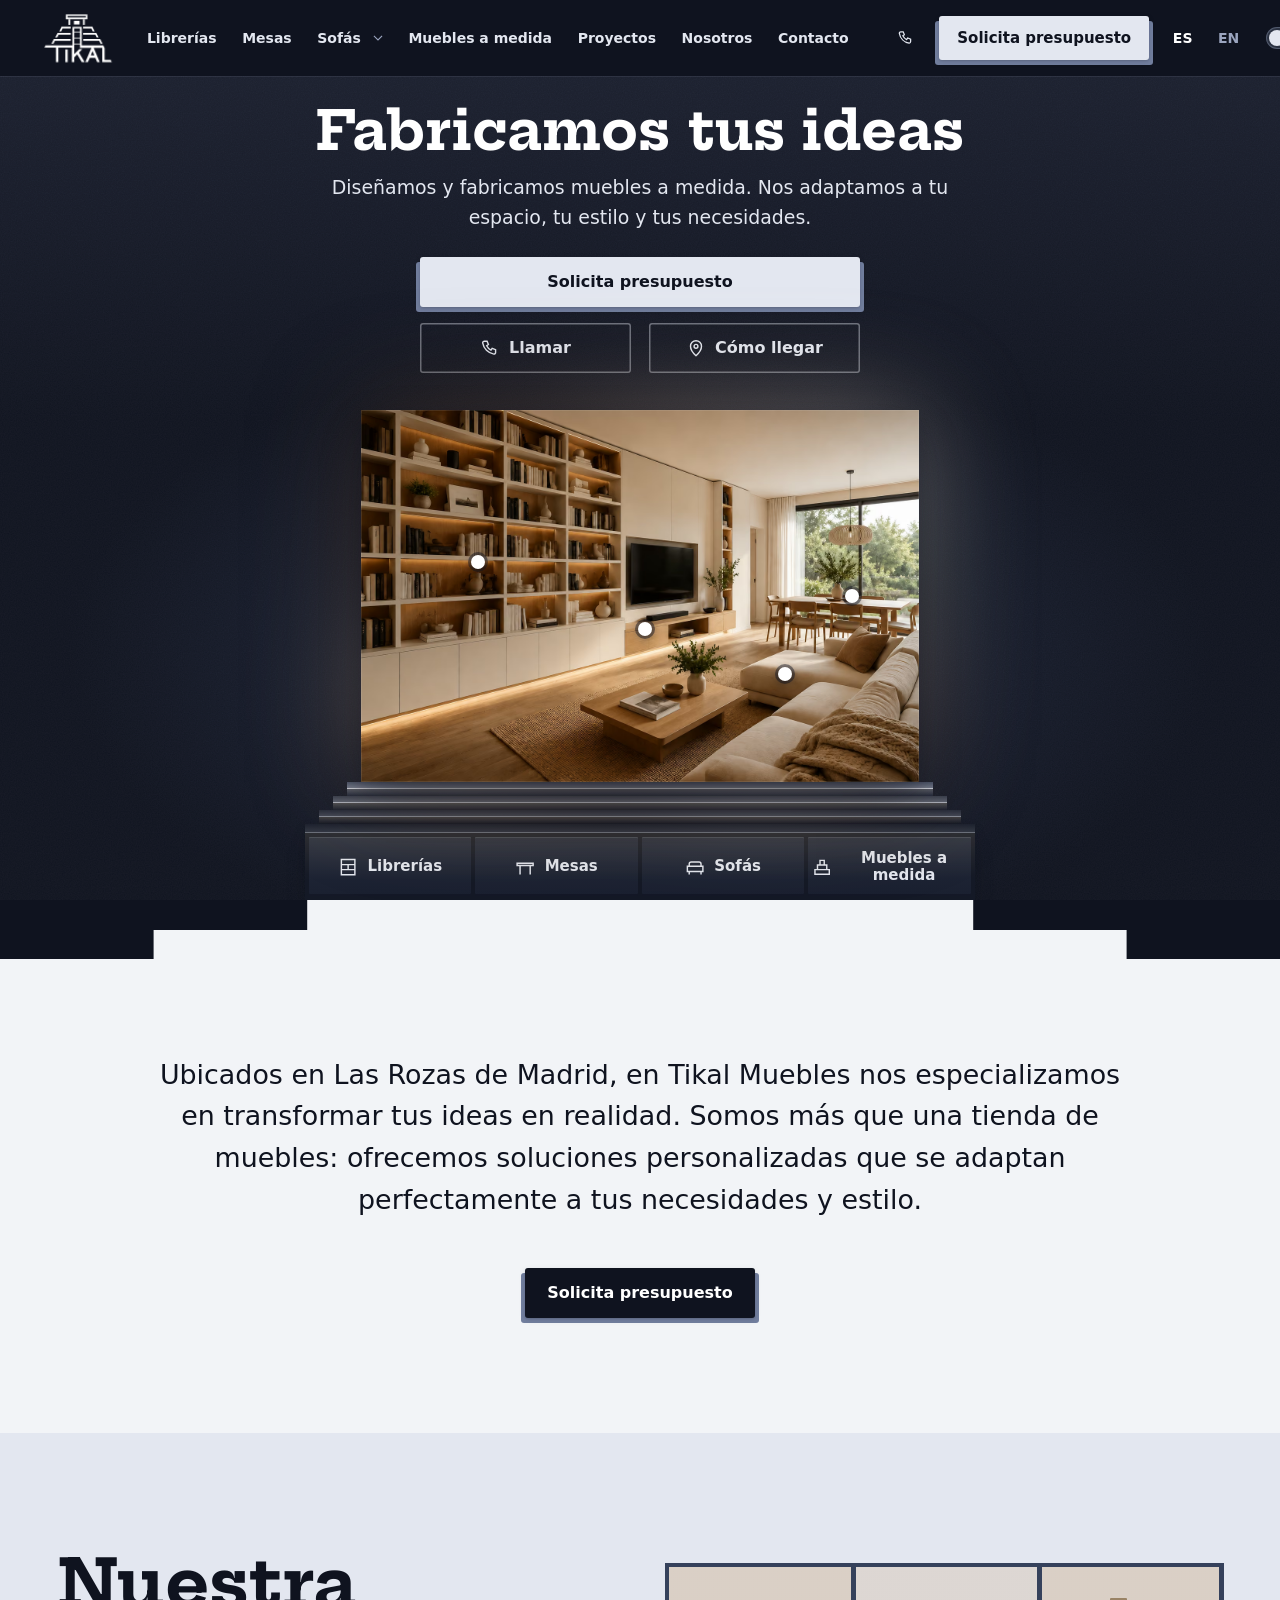
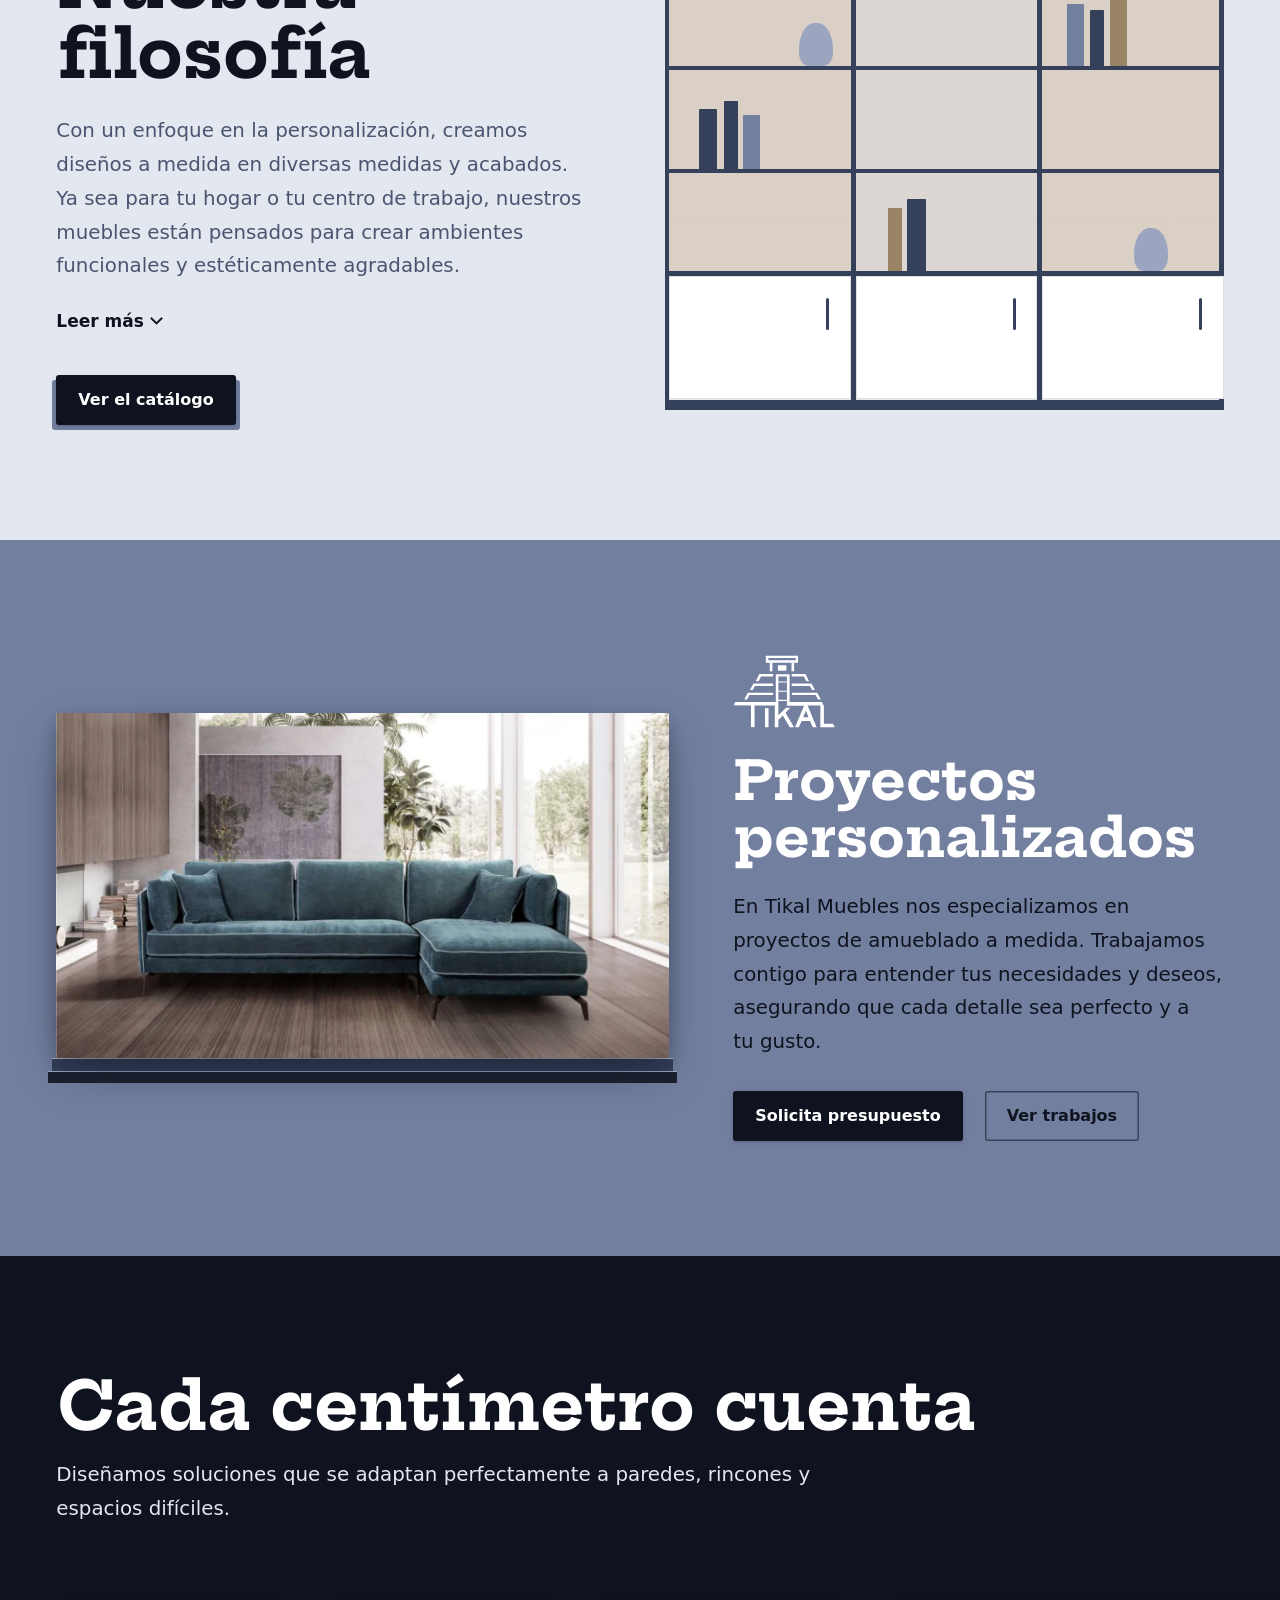
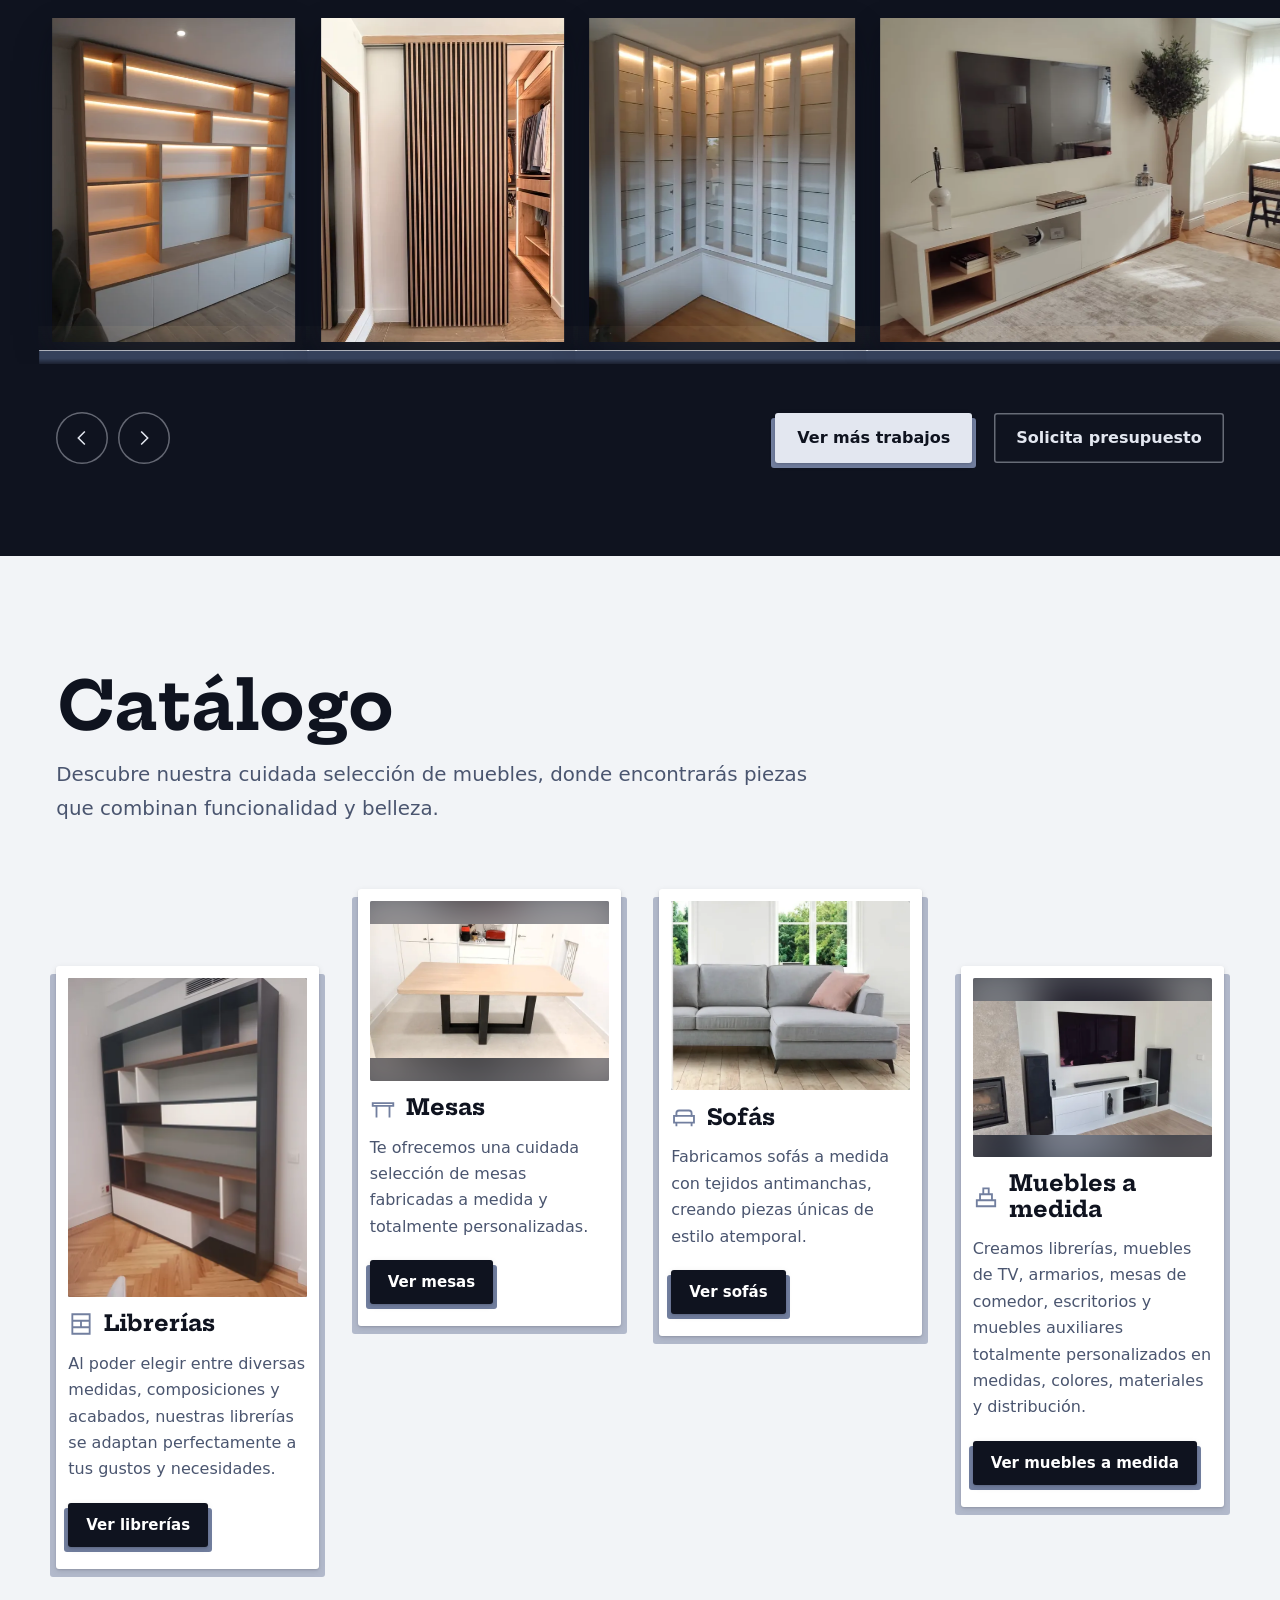
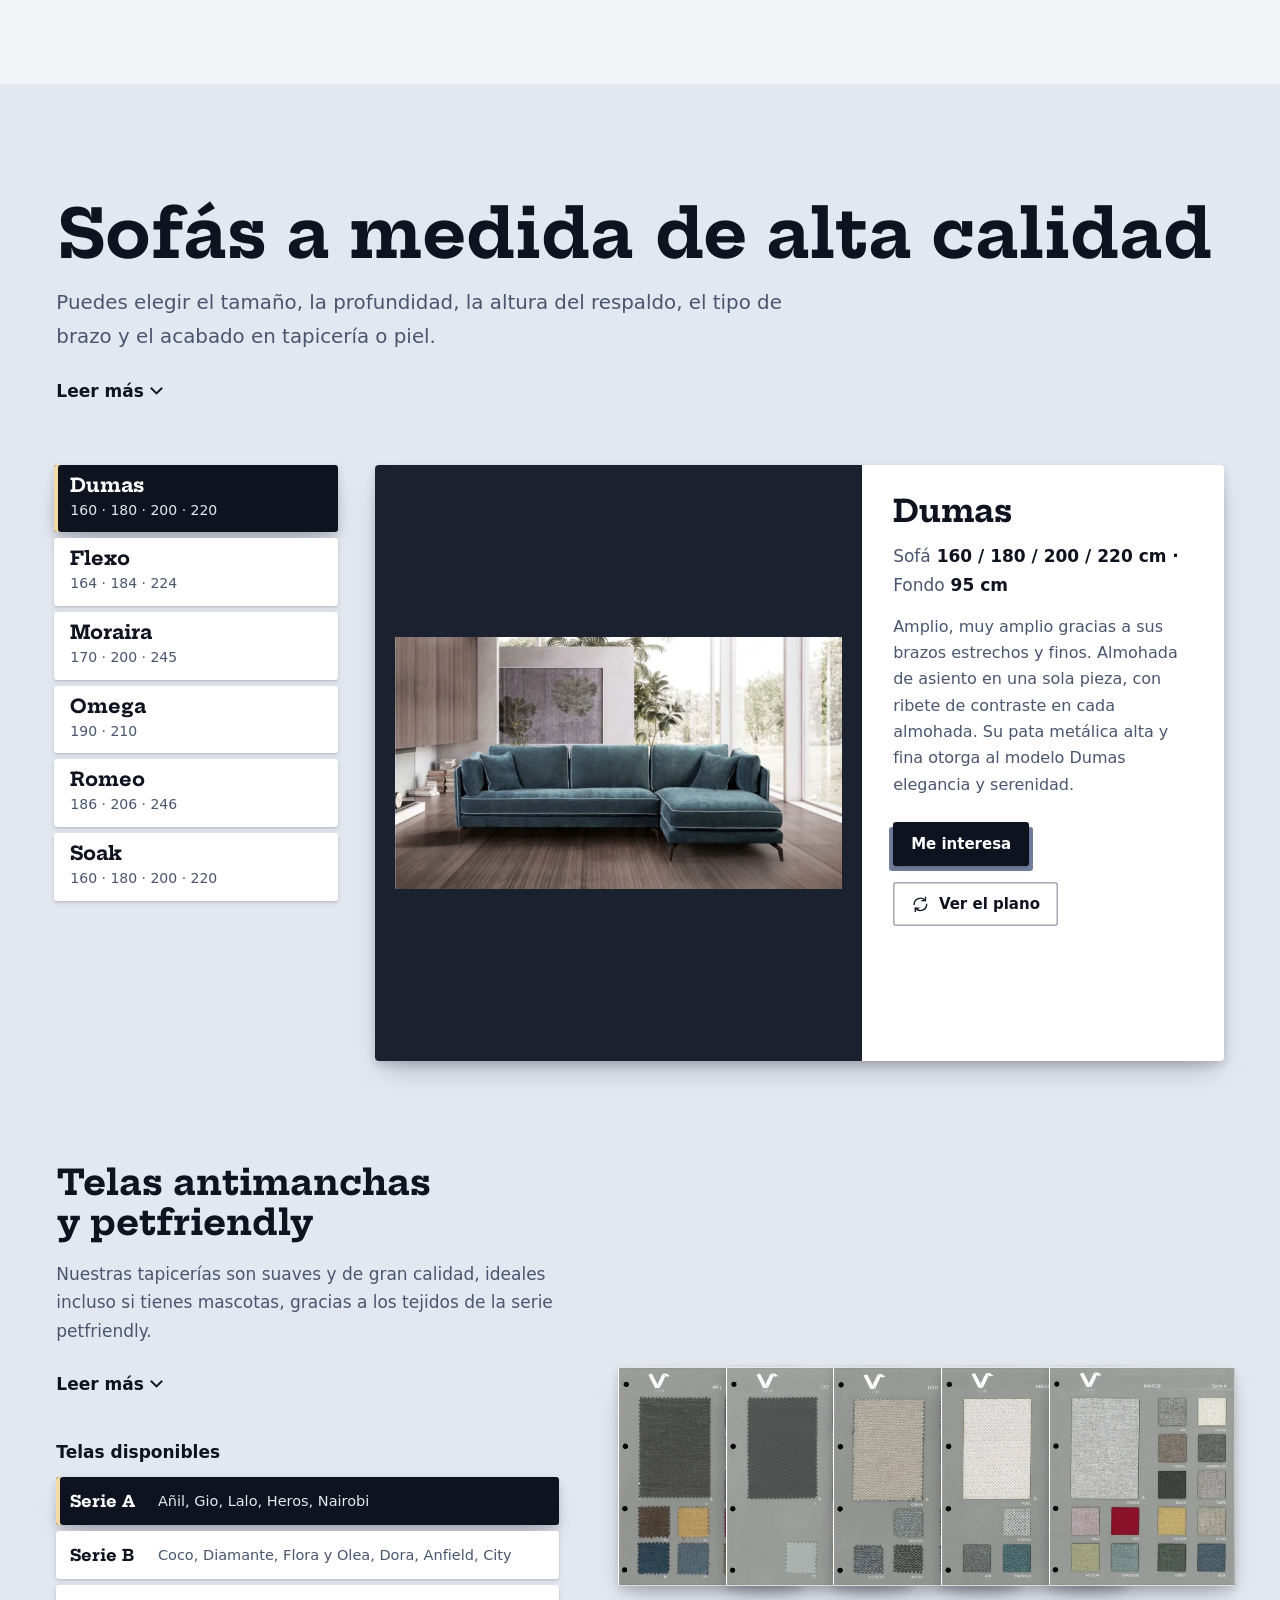
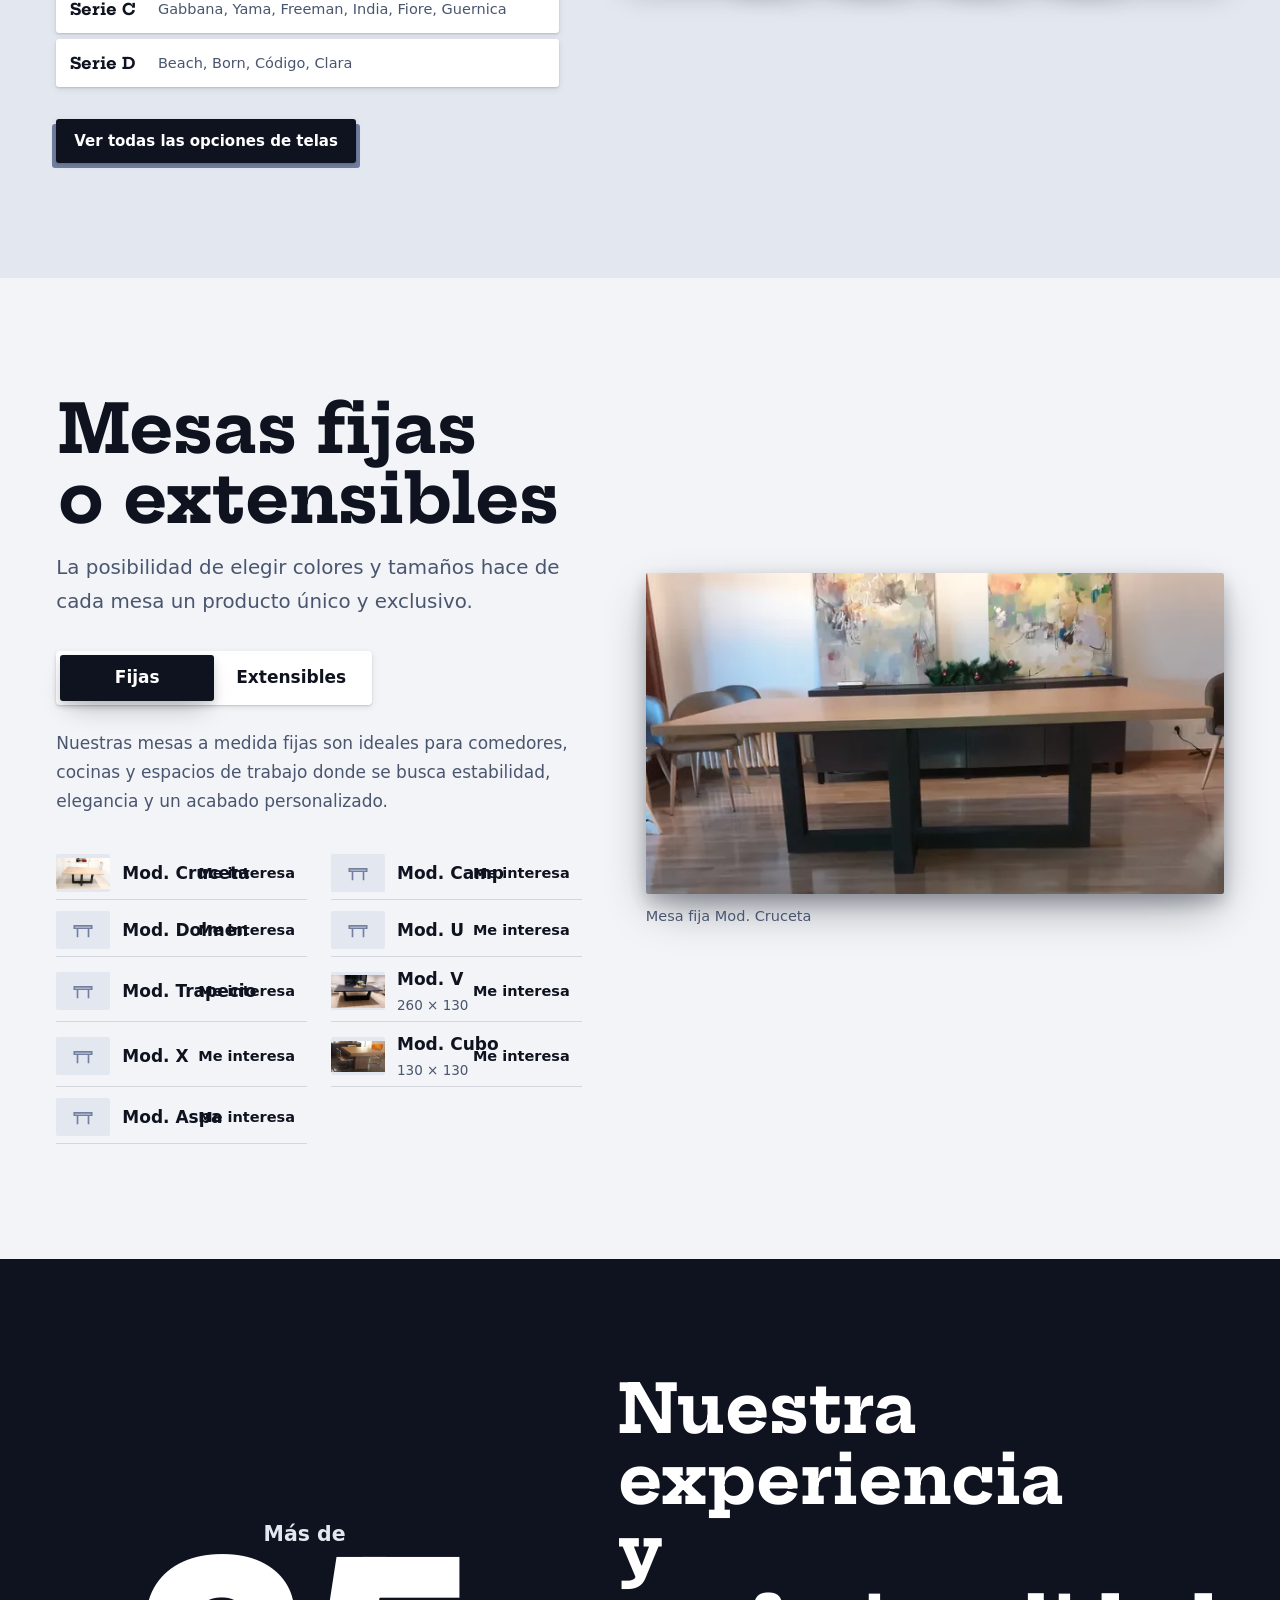
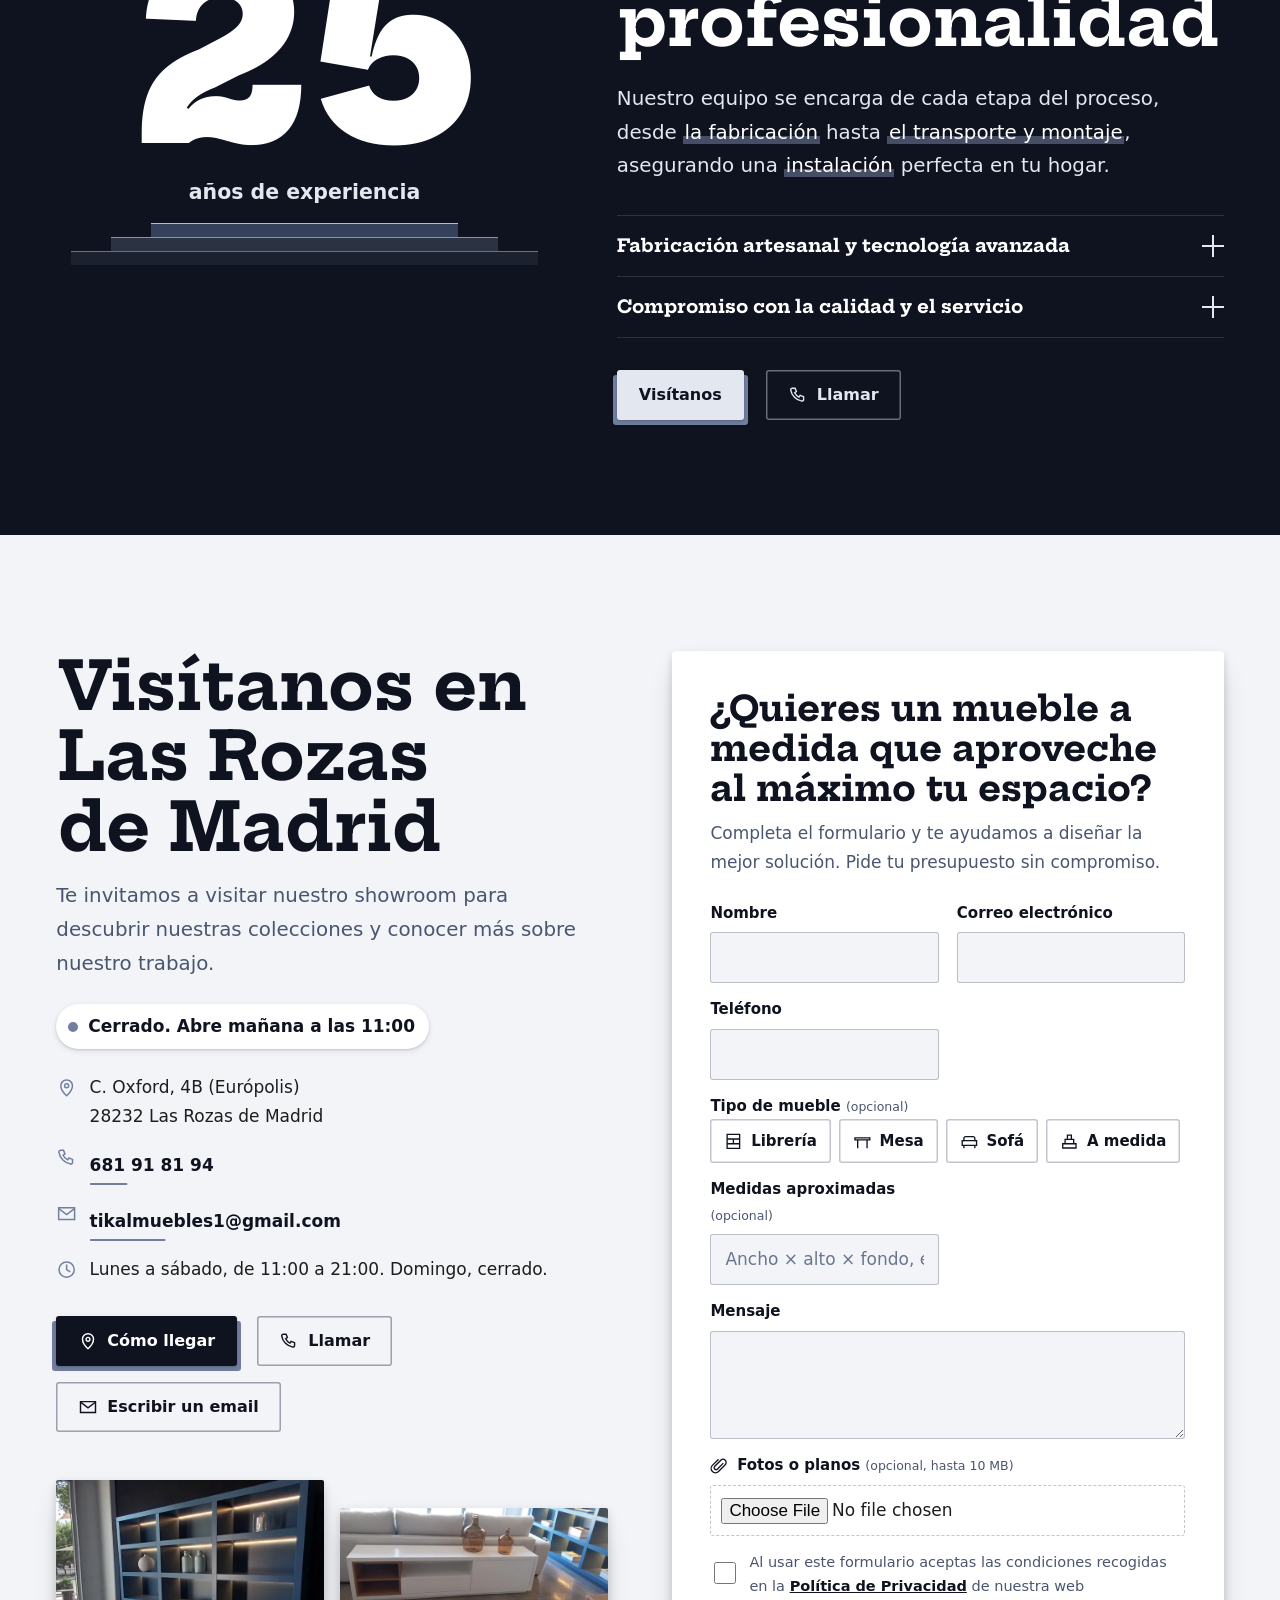
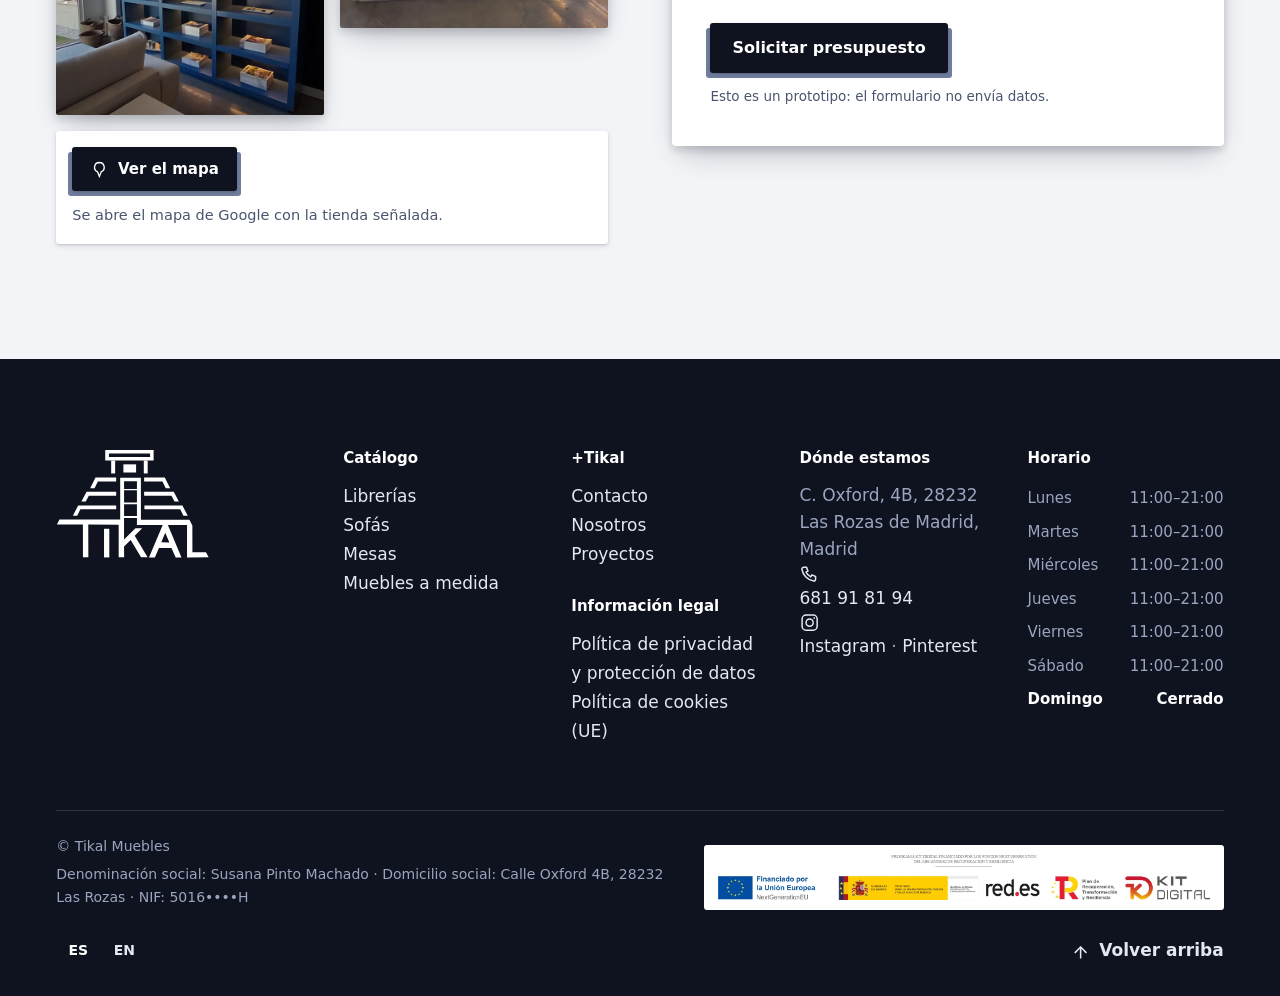
==== index.html @ 87f9d8ca "feat: prototipo de homepage, dirección «Terrazas» Su home (hero, intro, filosofía y proyectos person" ====
<!doctype html>
<html lang="es">
<head>
<meta charset="utf-8">
<meta name="viewport" content="width=device-width, initial-scale=1, viewport-fit=cover">
<title>Muebles Tikal en Europolis Las Rozas: Diseños a Medida</title>
<meta name="description" content="Diseño y fabricación de muebles a medida en TIKAL. Personalízalos según tus necesidades y estilo. Descubre más ahora.">
<meta name="theme-color" content="#0f131f">
<meta name="robots" content="noindex, nofollow">
<meta property="og:type" content="website">
<meta property="og:locale" content="es_ES">
<meta property="og:title" content="Tikal Muebles · Fabricamos tus ideas">
<meta property="og:description" content="Muebles y sofás a medida en Las Rozas de Madrid (Európolis). C. Oxford, 4B. 681 91 81 94.">
<meta property="og:image" content="https://jjurado2026.github.io/tikal-muebles/assets/img/hero-salon-1440.webp">
<link rel="icon" href="data:image/svg+xml,%3Csvg xmlns='http://www.w3.org/2000/svg' viewBox='0 0 32 32'%3E%3Crect width='32' height='32' rx='4' fill='%230f131f'/%3E%3Cpath d='M10 7h12v3H10zM13 10h6v4h-6zM8 16h16v2H8zM6 20h20v2H6zM4 24h24v3H4z' fill='%23fff'/%3E%3C/svg%3E">

<script>
  /* La propuesta se ve 10 días desde su envío: desde el 17 de octubre de 2026 a las 00:00 de Madrid,
     el aviso de caducada. En local (file://) no caduca; ?caducada lo simula. */
  (function () {
    var fin = Date.UTC(2026, 9, 16, 22, 0);
    if (/[?&]caducada\b/.test(location.search) || (/github\.io$/.test(location.hostname) && Date.now() >= fin)) {
      document.documentElement.style.display = 'none';
      location.replace('caducada.html');
    }
  })();
</script>
<script>
  /* Antes de pintar: js · ss (estado final, sin animaciones) · pre (el hero aún sin construir) · tema guardado */
  (function () {
    var h = document.documentElement, q = location.search;
    h.classList.add('js');
    try { var t = localStorage.getItem('tikal-tema'); if (t === 'dark' || t === 'light') h.dataset.theme = t; } catch (e) {}
    if (/[?&]ss\b/.test(q)) { h.classList.add('ss'); return; }
    if (matchMedia('(prefers-reduced-motion: reduce)').matches) { h.classList.add('quieto'); return; }
    h.classList.add('pre');
    setTimeout(function () { if (h.classList.contains('pre')) { h.classList.remove('pre'); h.classList.add('entra'); } }, 2600);
  })();
</script>
<link rel="preload" href="assets/fonts/hepta-slab.woff2" as="font" type="font/woff2" crossorigin>
<link rel="preload" href="assets/fonts/hanken-grotesk.woff2" as="font" type="font/woff2" crossorigin>
<link rel="preload" as="image" type="image/avif"
  imagesrcset="assets/img/hero-salon-960.avif 960w, assets/img/hero-salon-1440.avif 1440w, assets/img/hero-salon-1920.avif 1920w, assets/img/hero-salon-2560.avif 2560w"
  imagesizes="(min-aspect-ratio: 29/20) and (min-width: 640px) 58vw, (min-width: 600px) 84vw, 92vw">
<link rel="stylesheet" href="assets/css/global.css?v=1">
<link rel="stylesheet" href="assets/css/home.css?v=1">
<script type="application/ld+json">
{
  "@context": "https://schema.org",
  "@type": "FurnitureStore",
  "name": "Tikal Muebles",
  "description": "Diseñamos y fabricamos muebles a medida. Nos adaptamos a tu espacio, tu estilo y tus necesidades.",
  "url": "https://tikalmuebles.com/",
  "telephone": "+34681918194",
  "email": "tikalmuebles1@gmail.com",
  "image": "https://jjurado2026.github.io/tikal-muebles/assets/img/hero-salon-1440.webp",
  "address": { "@type": "PostalAddress", "streetAddress": "C. Oxford, 4B", "addressLocality": "Las Rozas de Madrid", "addressRegion": "Madrid", "postalCode": "28232", "addressCountry": "ES" },
  "geo": { "@type": "GeoCoordinates", "latitude": 40.5004809, "longitude": -3.8882131 },
  "openingHoursSpecification": [{ "@type": "OpeningHoursSpecification", "dayOfWeek": ["Monday","Tuesday","Wednesday","Thursday","Friday","Saturday"], "opens": "11:00", "closes": "21:00" }],
  "sameAs": ["https://www.instagram.com/mueblestikal/", "https://es.pinterest.com/tikalmuebles"]
}
</script>
</head>
<body>
<svg width="0" height="0" style="position:absolute" aria-hidden="true" focusable="false">
  <symbol id="i-tel" viewBox="0 0 24 24"><path d="M5.2 3.8h3.3l1.6 4.1-2.1 1.4a11 11 0 0 0 5.2 5.2l1.4-2.1 4.1 1.6v3.3a2 2 0 0 1-2.1 2A16.4 16.4 0 0 1 3.2 5.9a2 2 0 0 1 2-2.1z"/></symbol>
  <symbol id="i-mapa" viewBox="0 0 24 24"><path d="M12 21.2s-6.6-5.8-6.6-11.3a6.6 6.6 0 0 1 13.2 0c0 5.5-6.6 11.3-6.6 11.3z"/><circle cx="12" cy="9.9" r="2.3"/></symbol>
  <symbol id="i-mail" viewBox="0 0 24 24"><path d="M3 5.5h18v13H3z"/><path d="m3.5 6.5 8.5 6.5 8.5-6.5"/></symbol>
  <symbol id="i-reloj" viewBox="0 0 24 24"><circle cx="12" cy="12" r="8.6"/><path d="M12 7.2V12l3.4 2.2"/></symbol>
  <symbol id="i-libreria" viewBox="0 0 24 24"><path d="M4 3h16v18H4zM4 9h16M4 15h16M12 9v6"/></symbol>
  <symbol id="i-mesa" viewBox="0 0 24 24"><path d="M2.5 7.5h19v2.6h-19zM6 10.1V20M18 10.1V20"/></symbol>
  <symbol id="i-sofa" viewBox="0 0 24 24"><path d="M5 11V8.4A2.4 2.4 0 0 1 7.4 6h9.2A2.4 2.4 0 0 1 19 8.4V11"/><path d="M2.8 11h18.4v6.2H2.8zM5 17.2v2.6M19 17.2v2.6"/></symbol>
  <symbol id="i-medida" viewBox="0 0 24 24"><path d="M3.5 15h17v5.5h-17zM6.5 9.5h11V15h-11zM9.5 4h5v5.5h-5z"/></symbol>
  <symbol id="i-chev" viewBox="0 0 24 24"><path d="M6.5 9.5 12 15l5.5-5.5"/></symbol>
  <symbol id="i-izq" viewBox="0 0 24 24"><path d="M14.5 5.5 8 12l6.5 6.5"/></symbol>
  <symbol id="i-der" viewBox="0 0 24 24"><path d="M9.5 5.5 16 12l-6.5 6.5"/></symbol>
  <symbol id="i-cerrar" viewBox="0 0 24 24"><path d="m6 6 12 12M18 6 6 18"/></symbol>
  <symbol id="i-girar" viewBox="0 0 24 24"><path d="M4 12a8 8 0 0 1 14.2-5M20 12a8 8 0 0 1-14.2 5"/><path d="M18.5 3v4.3h-4.3M5.5 21v-4.3h4.3"/></symbol>
  <symbol id="i-insta" viewBox="0 0 24 24"><rect x="3.5" y="3.5" width="17" height="17" rx="4.5"/><circle cx="12" cy="12" r="4"/><path d="M17.2 6.8h.01"/></symbol>
  <symbol id="i-pin" viewBox="0 0 24 24"><path d="M12 3.2a6.2 6.2 0 0 0-2.4 11.9L12 21l2.4-5.9A6.2 6.2 0 0 0 12 3.2z"/></symbol>
  <symbol id="i-arriba" viewBox="0 0 24 24"><path d="M6 14l6-6 6 6M12 8v12"/></symbol>
  <symbol id="i-clip" viewBox="0 0 24 24"><path d="M16.5 8.5 9.3 15.7a2.5 2.5 0 0 1-3.5-3.5l8-8a4 4 0 0 1 5.7 5.7l-8.6 8.6a5.5 5.5 0 0 1-7.8-7.8l7.2-7.2"/></symbol>
  <symbol id="logo-tikal" viewBox="4 21 292 208">
    <path d="M294.22,226.77l-5.07-9.56h-25.77l-0.13-50.62l-5.6-11.19l-92.21,0l-0.06-79.77h-39.36v79.42H10.54l-4.76,9.52l49.34,0.17l0.04,8.86l0.04,53.09l10.31,0.13l-0.18-62.08l57.8,0.18l0.09,35.38l-0.09,26.48l10.4,0l-0.18-20.18l12.6-12.78l13.48,22.73l6.24,10.21l12.44,0.05l-24.49-41.1l14.27-14.27h-12.86l-21.68,21.68v-41.06h24.54l-0.04,13.57l49.03-0.1l-26.12,61.61h11.1l7.93-18.15l23.73,0.12l7.990,18.03h11.04l-25.85-61.74h36.42v61.74L294.22,226.77z M157.86,148.59h-24.44v-22.67h24.44V148.59z M157.86,122.62h-24.44V99.59h24.44V122.62z M157.86,96.89h-24.44V82.21h24.44V96.89z M219.53,198.53l-15.31-0.31l7.47-18.16L219.53,198.53z"/>
    <rect x="95.3" y="172.67" width="10.04" height="54.45"/>
    <polygon points="50.37,135.31 118.39,135.31 118.39,128.5 46.14,128.5 36.03,148 44.26,148"/><polygon points="240.1,135.31 172.08,135.31 172.08,128.5 244.33,128.5 254.44,148 246.21,148"/>
    <polygon points="66.4,109.76 118.39,109.76 118.39,102.29 62.13,102.29 52.3,121.03 60.59,121.03"/><polygon points="223.54,109.76 171.55,109.76 171.55,102.29 227.81,102.29 237.64,121.03 229.35,121.03"/>
    <polygon points="118.39,75.16 79.15,75.16 68.93,95.6 77.27,95.6 83.59,82.66 118.39,82.68"/><polygon points="171.55,75.16 210.79,75.16 221.01,95.6 212.67,95.6 206.36,82.66 171.55,82.68"/>
    <rect x="108.87" y="42.97" width="7.58" height="24.5"/><rect x="170.9" y="42.97" width="7.4" height="24.5"/><rect x="132.13" y="50.19" width="24.14" height="15.51"/>
    <path d="M97.59,22.88v20.09h91.99V22.88H97.59z M182.89,36.27h-78.25v-6.7h78.25V36.27z"/>
  </symbol>
</svg>

<a class="saltar" href="#contenido">Saltar al contenido</a>

<!-- ============================ CABECERA ============================ -->
<header class="cab" id="cabecera">
  <a class="cab-logo" href="#inicio" aria-label="Tikal Muebles, inicio">
    <svg class="logo" viewBox="4 21 292 208" aria-hidden="true" focusable="false">
      <g class="l-base la"><g class="pz">
        <path d="M294.22,226.77l-5.07-9.56h-25.77l-0.13-50.62l-5.6-11.19l-92.21,0l-0.06-79.77h-39.36v79.42H10.54l-4.76,9.52l49.34,0.17l0.04,8.86l0.04,53.09l10.31,0.13l-0.18-62.08l57.8,0.18l0.09,35.38l-0.09,26.48l10.4,0l-0.18-20.18l12.6-12.78l13.48,22.73l6.24,10.21l12.44,0.05l-24.49-41.1l14.27-14.27h-12.86l-21.68,21.68v-41.06h24.54l-0.04,13.57l49.03-0.1l-26.12,61.61h11.1l7.93-18.15l23.73,0.12l7.99,18.03h11.04l-25.85-61.74h36.42v61.74L294.22,226.77z M157.86,148.59h-24.44v-22.67h24.44V148.59z M157.86,122.62h-24.44V99.59h24.44V122.62z M157.86,96.89h-24.44V82.21h24.44V96.89z M219.53,198.53l-15.31-0.31l7.47-18.16L219.53,198.53z"/>
        <rect x="95.3" y="172.67" width="10.04" height="54.45"/>
      </g></g>
      <g class="l-n3"><g class="iz la"><polygon class="pz" points="50.37,135.31 118.39,135.31 118.39,128.5 46.14,128.5 36.03,148 44.26,148"/></g><g class="de la"><polygon class="pz" points="240.1,135.31 172.08,135.31 172.08,128.5 244.33,128.5 254.44,148 246.21,148"/></g></g>
      <g class="l-n2"><g class="iz la"><polygon class="pz" points="66.4,109.76 118.39,109.76 118.39,102.29 62.13,102.29 52.3,121.03 60.59,121.03"/></g><g class="de la"><polygon class="pz" points="223.54,109.76 171.55,109.76 171.55,102.29 227.81,102.29 237.64,121.03 229.35,121.03"/></g></g>
      <g class="l-n1"><g class="iz la"><polygon class="pz" points="118.39,75.16 79.15,75.16 68.93,95.6 77.27,95.6 83.59,82.66 118.39,82.68"/></g><g class="de la"><polygon class="pz" points="171.55,75.16 210.79,75.16 221.01,95.6 212.67,95.6 206.36,82.66 171.55,82.68"/></g></g>
      <g class="l-templo la"><g class="pz"><rect x="108.87" y="42.97" width="7.58" height="24.5"/><rect x="170.9" y="42.97" width="7.4" height="24.5"/><rect x="132.13" y="50.19" width="24.14" height="15.51"/></g></g>
      <g class="l-cresta la"><path class="pz" d="M97.59,22.88v20.09h91.99V22.88H97.59z M182.89,36.27h-78.25v-6.7h78.25V36.27z"/></g>
    </svg>
  </a>

  <nav class="cab-menu" aria-label="Principal">
    <ul>
      <li class="m-item a"><a class="m-link" href="#catalogo-librerias"><span>Librerías</span></a></li>
      <li class="m-item a"><a class="m-link" href="#mesas"><span>Mesas</span></a></li>
      <li class="m-item m-sofas a">
        <a class="m-link" href="#sofas"><span>Sofás</span></a>
        <button class="m-abrir" type="button" aria-expanded="false" aria-controls="panel-sofas" aria-label="Ver los modelos de sofás"><svg class="ic" aria-hidden="true"><use href="#i-chev"/></svg></button>
        <div class="panel" id="panel-sofas">
          <a class="panel-todos" href="#sofas">Ver todos los sofás</a>
          <ul>
            <li><a href="#sofa-dumas" data-sofa="dumas"><span class="mini"><img src="assets/img/sofa-dumas-640.webp" width="640" height="360" alt="" loading="lazy" decoding="async"></span><span>Dumas</span></a></li>
            <li><a href="#sofa-flexo" data-sofa="flexo"><span class="mini"><img src="assets/img/sofa-flexo-640.webp" width="640" height="480" alt="" loading="lazy" decoding="async"></span><span>Flexo</span></a></li>
            <li><a href="#sofa-moraira" data-sofa="moraira"><span class="mini"><img src="assets/img/sofa-moraira-640.webp" width="640" height="360" alt="" loading="lazy" decoding="async"></span><span>Moraira</span></a></li>
            <li><a href="#sofa-omega" data-sofa="omega"><span class="mini"><img src="assets/img/sofa-omega-640.webp" width="640" height="481" alt="" loading="lazy" decoding="async"></span><span>Omega</span></a></li>
            <li><a href="#sofa-romeo" data-sofa="romeo"><span class="mini"><img src="assets/img/sofa-romeo-640.webp" width="640" height="506" alt="" loading="lazy" decoding="async"></span><span>Romeo</span></a></li>
            <li><a href="#sofa-soak" data-sofa="soak"><span class="mini"><img src="assets/img/sofa-soak-640.webp" width="640" height="427" alt="" loading="lazy" decoding="async"></span><span>Soak</span></a></li>
          </ul>
        </div>
      </li>
      <li class="m-item a"><a class="m-link" href="#catalogo-muebles"><span>Muebles a medida</span></a></li>
      <li class="m-item a"><a class="m-link" href="#proyectos"><span>Proyectos</span></a></li>
      <li class="m-item a"><a class="m-link" href="#nosotros"><span>Nosotros</span></a></li>
      <li class="m-item a"><a class="m-link" href="#contacto"><span>Contacto</span></a></li>
    </ul>
  </nav>

  <div class="cab-acciones">
    <a class="cab-tel a" href="tel:+34681918194" aria-label="Llamar al 681 91 81 94"><svg class="ic" aria-hidden="true"><use href="#i-tel"/></svg><span class="cab-tel-txt">681 91 81 94</span></a>
    <a class="btn btn-peq btn-presu a" href="#contacto" data-interes=""><span class="btn-cara">Solicita presupuesto</span></a>
    <nav class="idioma a" aria-label="Idioma"><a href="#inicio" aria-current="page" lang="es">ES</a><a href="https://tikalmuebles.com/en/" lang="en" hreflang="en">EN</a></nav>
    <button class="tema a" type="button" aria-pressed="false" aria-label="Modo oscuro"><span class="tema-txt" aria-hidden="true">Claro</span><span class="tema-pista" aria-hidden="true"><span class="tema-bola"></span></span><span class="tema-txt" aria-hidden="true">Oscuro</span></button>
    <button class="cab-menu-btn a" type="button" aria-expanded="false" aria-controls="menu-movil"><svg class="ic" aria-hidden="true" viewBox="0 0 24 24"><path d="M9 6.5h6"/><path d="M6 12h12"/><path d="M3 17.5h18"/></svg><span>Menú</span></button>
  </div>
</header>

<div class="menu-movil" id="menu-movil">
  <nav aria-label="Menú">
    <ul class="mm-lista">
      <li style="--i:0;--tono:var(--basalto)"><a href="#catalogo-librerias">Librerías</a></li>
      <li style="--i:1;--tono:var(--basalto)"><a href="#mesas">Mesas</a></li>
      <li style="--i:2;--tono:var(--noche-3)"><a href="#sofas">Sofás</a></li>
      <li style="--i:3;--tono:var(--noche-3)"><a href="#catalogo-muebles">Muebles a medida</a></li>
      <li style="--i:4;--tono:var(--noche-2)"><a href="#proyectos">Proyectos</a></li>
      <li style="--i:5;--tono:var(--noche-2)"><a href="#nosotros">Nosotros</a></li>
      <li style="--i:6;--tono:var(--noche-2)"><a href="#contacto">Contacto</a></li>
    </ul>
  </nav>
  <div class="mm-pie">
    <a class="cab-tel" href="tel:+34681918194"><svg class="ic" aria-hidden="true"><use href="#i-tel"/></svg><span>681 91 81 94</span></a>
    <a class="btn" href="#contacto"><span class="btn-cara">Solicita presupuesto</span></a>
    <nav class="idioma" aria-label="Idioma"><a href="#inicio" aria-current="page" lang="es">ES</a><a href="https://tikalmuebles.com/en/" lang="en" hreflang="en">EN</a></nav>
    <button class="tema" type="button" aria-pressed="false" aria-label="Modo oscuro"><span class="tema-txt" aria-hidden="true">Claro</span><span class="tema-pista" aria-hidden="true"><span class="tema-bola"></span></span><span class="tema-txt" aria-hidden="true">Oscuro</span></button>
  </div>
</div>

<main id="contenido">
  <!-- ============================ 1 · HERO (su bloque 1) ============================ -->
  <section class="hero" id="inicio" data-hero aria-labelledby="titular">
    <div class="hero-fondo" aria-hidden="true"></div>

    <div class="hero-texto">
      <h1 id="titular"><span class="hilada"><span class="a">Fabricamos</span></span> <span class="hilada"><span class="a">tus ideas</span></span></h1>
      <p class="entradilla a">Diseñamos y fabricamos muebles a medida. Nos adaptamos a tu espacio, tu estilo y tus necesidades.</p>
      <div class="acciones grupo">
        <a class="btn btn-principal a" href="#contacto"><span class="btn-cara">Solicita presupuesto</span></a>
        <a class="btn btn-sec a" href="tel:+34681918194"><span class="btn-cara"><svg class="ic" aria-hidden="true"><use href="#i-tel"/></svg><span>Llamar</span></span></a>
        <a class="btn btn-sec a" href="https://www.google.com/maps/dir/?api=1&amp;destination=C.%20Oxford%204B%2C%2028232%20Las%20Rozas%20de%20Madrid" target="_blank" rel="noopener"><span class="btn-cara"><svg class="ic" aria-hidden="true"><use href="#i-mapa"/></svg><span>Cómo llegar</span></span></a>
      </div>
    </div>

    <div class="templo">
      <div class="par foto-par" data-prof="1">
        <figure class="foto a">
          <div class="halo" aria-hidden="true"><div class="halo-in a" data-prof="-0.5"><img src="assets/img/hero-salon-960.webp" width="960" height="640" alt="" decoding="async"></div></div>
          <div class="foto-cara">
            <picture>
              <source type="image/avif" srcset="assets/img/hero-salon-960.avif 960w, assets/img/hero-salon-1440.avif 1440w, assets/img/hero-salon-1920.avif 1920w, assets/img/hero-salon-2560.avif 2560w" sizes="(min-aspect-ratio: 29/20) and (min-width: 640px) 58vw, (min-width: 600px) 84vw, 92vw">
              <source type="image/webp" srcset="assets/img/hero-salon-960.webp 960w, assets/img/hero-salon-1440.webp 1440w, assets/img/hero-salon-1920.webp 1920w, assets/img/hero-salon-2560.webp 2560w" sizes="(min-aspect-ratio: 29/20) and (min-width: 640px) 58vw, (min-width: 600px) 84vw, 92vw">
              <img data-foto src="assets/img/hero-salon-1440.webp" width="1440" height="960" alt="Salón con librería de pared en blanco y roble con luces led, televisión empotrada, sofá rinconera y comedor" fetchpriority="high" decoding="async">
            </picture>
            <span class="led-foto" aria-hidden="true"></span>
            <!-- Las piezas de su foto llevan a su categoría (como las etiquetas de una exposición) -->
            <a class="pin" href="#catalogo-librerias" data-cat="librerias" style="--x:21%;--y:41%"><span class="pin-punto"></span><span class="pin-eti">Librerías</span></a>
            <a class="pin" href="#catalogo-muebles" data-cat="muebles" style="--x:51%;--y:59%"><span class="pin-punto"></span><span class="pin-eti">Muebles a medida</span></a>
            <a class="pin" href="#sofas" data-cat="sofas" style="--x:76%;--y:71%"><span class="pin-punto"></span><span class="pin-eti">Sofás</span></a>
            <a class="pin pin-izq" href="#mesas" data-cat="mesas" style="--x:88%;--y:50%"><span class="pin-punto"></span><span class="pin-eti">Mesas</span></a>
          </div>
        </figure>
      </div>
      <div class="gradas" aria-hidden="true">
        <div class="par" data-prof="0.72"><span class="grada g1 a"><span class="led"></span></span></div>
        <div class="par" data-prof="0.52"><span class="grada g2 a"><span class="led"></span></span></div>
        <div class="par" data-prof="0.34"><span class="grada g3 a"><span class="led"></span></span></div>
      </div>
      <div class="par" data-prof="0.2">
        <nav class="zocalo a" aria-label="Catálogo">
          <span class="led" aria-hidden="true"></span>
          <a class="puerta" href="#catalogo-librerias" data-cat="librerias"><span class="puerta-in a"><svg class="ic" aria-hidden="true"><use href="#i-libreria"/></svg><span class="puerta-txt">Librerías</span></span></a>
          <a class="puerta" href="#mesas" data-cat="mesas"><span class="puerta-in a"><svg class="ic" aria-hidden="true"><use href="#i-mesa"/></svg><span class="puerta-txt">Mesas</span></span></a>
          <a class="puerta" href="#sofas" data-cat="sofas"><span class="puerta-in a"><svg class="ic" aria-hidden="true"><use href="#i-sofa"/></svg><span class="puerta-txt">Sofás</span></span></a>
          <a class="puerta" href="#catalogo-muebles" data-cat="muebles"><span class="puerta-in a"><svg class="ic" aria-hidden="true"><use href="#i-medida"/></svg><span class="puerta-txt">Muebles a medida</span></span></a>
        </nav>
      </div>
    </div>
  </section>

  <!-- ============================ 2 · INTRO (su bloque 2) ============================ -->
  <section class="intro" aria-label="Tikal Muebles en Las Rozas de Madrid">
    <div class="intro-gradas" aria-hidden="true"><span class="s1"></span><span class="s2"></span><span class="s3"></span></div>
    <div class="intro-cuerpo revelar">
      <p class="intro-texto sube">Ubicados en Las Rozas de Madrid, en Tikal Muebles nos especializamos en transformar tus ideas en realidad. Somos más que una tienda de muebles: ofrecemos soluciones personalizadas que se adaptan perfectamente a tus necesidades y estilo.</p>
      <a class="btn btn-oscuro sube" style="--d:2" href="#contacto"><span class="btn-cara">Solicita presupuesto</span></a>
    </div>
  </section>

  <!-- ============================ 3 · NUESTRA FILOSOFÍA (su bloque 3) ============================ -->
  <section class="filosofia" aria-labelledby="t-filosofia">
    <div class="envoltura filosofia-rejilla">
      <div class="filosofia-texto revelar">
        <h2 class="titular" id="t-filosofia"><span class="hilada"><span>Nuestra filosofía</span></span></h2>
        <p class="entrada sube" style="--d:1">Con un enfoque en la personalización, creamos diseños a medida en diversas medidas y acabados. Ya sea para tu hogar o tu centro de trabajo, nuestros muebles están pensados para crear ambientes funcionales y estéticamente agradables.</p>
        <details class="mas sube" style="--d:2"><summary>Leer más</summary><p>Cada mueble está diseñado para añadir un toque especial a tus espacios, asegurando que cada rincón refleje tu personalidad y estilo.</p></details>
        <div class="botones sube" style="--d:3"><a class="btn btn-oscuro" href="#catalogo"><span class="btn-cara">Ver el catálogo</span></a></div>
      </div>
      <!-- Una librería que se monta balda a balda y enciende sus leds: la idea que se fabrica -->
      <div class="montaje" aria-hidden="true">
        <div class="mt-mueble">
          <span class="mt-lado mt-iz"></span><span class="mt-lado mt-de"></span><span class="mt-lado mt-c1"></span><span class="mt-lado mt-c2"></span>
          <span class="mt-balda" style="--n:0"><i></i></span><span class="mt-balda" style="--n:1"><i></i></span><span class="mt-balda" style="--n:2"><i></i></span><span class="mt-balda" style="--n:3"><i></i></span><span class="mt-balda" style="--n:4"><i></i></span>
          <span class="mt-puerta" style="--n:0"></span><span class="mt-puerta" style="--n:1"></span><span class="mt-puerta" style="--n:2"></span>
          <span class="mt-libro" style="--n:0;--x:6%;--b:1;--w:3.4%;--h:.58"></span><span class="mt-libro" style="--n:1;--x:10.5%;--b:1;--w:2.6%;--h:.66"></span><span class="mt-libro" style="--n:2;--x:14%;--b:1;--w:3%;--h:.52"></span>
          <span class="mt-libro" style="--n:3;--x:40%;--b:2;--w:2.4%;--h:.62"></span><span class="mt-libro" style="--n:4;--x:43.4%;--b:2;--w:3.4%;--h:.70"></span>
          <span class="mt-libro" style="--n:5;--x:72%;--b:0;--w:3%;--h:.60"></span><span class="mt-libro" style="--n:6;--x:76%;--b:0;--w:2.6%;--h:.54"></span><span class="mt-libro" style="--n:7;--x:79.6%;--b:0;--w:3.2%;--h:.66"></span>
          <span class="mt-jarron" style="--x:24%;--b:0"></span><span class="mt-jarron" style="--x:84%;--b:2"></span>
        </div>
      </div>
    </div>
  </section>

  <!-- ============================ 4 · PROYECTOS PERSONALIZADOS (su bloque 4) ============================ -->
  <section class="proyectos" id="proyectos" aria-labelledby="t-proyectos">
    <div class="envoltura proyectos-rejilla">
      <figure class="vitrina revelar">
        <div class="vitrina-cara">
          <img data-foto src="assets/img/sofa-dumas-1280.webp" srcset="assets/img/sofa-dumas-640.webp 640w, assets/img/sofa-dumas-1280.webp 1280w, assets/img/sofa-dumas-1920.webp 1920w" sizes="(min-width: 1000px) 56vw, 92vw" width="1280" height="720" alt="Sofá Dumas con chaise longue en terciopelo azul" loading="lazy" decoding="async">
          <span class="barrido" aria-hidden="true"></span>
        </div>
        <span class="vitrina-grada v1" aria-hidden="true"></span><span class="vitrina-grada v2" aria-hidden="true"></span>
      </figure>
      <div class="proyectos-texto revelar">
        <svg class="proyectos-logo sube" aria-hidden="true"><use href="#logo-tikal"/></svg>
        <h2 class="titular" id="t-proyectos"><span class="hilada"><span>Proyectos personalizados</span></span></h2>
        <p class="entrada sube" style="--d:1">En Tikal Muebles nos especializamos en proyectos de amueblado a medida. Trabajamos contigo para entender tus necesidades y deseos, asegurando que cada detalle sea perfecto y a tu gusto.</p>
        <div class="botones grupo sube" style="--d:2">
          <a class="btn btn-oscuro btn-principal" href="#contacto"><span class="btn-cara">Solicita presupuesto</span></a>
          <a class="btn btn-linea" href="#trabajos"><span class="btn-cara">Ver trabajos</span></a>
        </div>
      </div>
    </div>
  </section>

  <!-- ============================ 5 · CADA CENTÍMETRO CUENTA (trabajos reales) ============================ -->
  <section class="trabajos" id="trabajos" aria-labelledby="t-trabajos">
    <div class="envoltura trabajos-cabeza revelar">
      <h2 class="titular" id="t-trabajos"><span class="hilada"><span>Cada centímetro cuenta</span></span></h2>
      <p class="entrada sube" style="--d:1">Diseñamos soluciones que se adaptan perfectamente a paredes, rincones y espacios difíciles.</p>
    </div>
    <!-- La estantería: sus trabajos reales, cada uno en su hueco con su luz -->
    <div class="estanteria" data-ancho-libre>
      <ul class="est-pista" data-visor="trabajos">
        <li><button class="hueco" type="button" data-i="0"><img data-foto src="assets/img/trabajo-libreria-laca-madera-led-480.webp" srcset="assets/img/trabajo-libreria-laca-madera-led-480.webp 480w, assets/img/trabajo-libreria-laca-madera-led-960.webp 960w" sizes="(min-width: 768px) 300px, 56vw" width="480" height="640" alt="Librería en laca y madera con luces led" loading="lazy" decoding="async" data-grande="assets/img/trabajo-libreria-laca-madera-led-1530.webp"><span class="hueco-pie">Librería en laca y madera con luces led</span></button></li>
        <li><button class="hueco" type="button" data-i="1"><img data-foto src="assets/img/trabajo-vestidor-palilleria-480.webp" srcset="assets/img/trabajo-vestidor-palilleria-480.webp 480w, assets/img/trabajo-vestidor-palilleria-960.webp 960w" sizes="(min-width: 768px) 300px, 56vw" width="480" height="641" alt="Vestidor con puerta de palillería" loading="lazy" decoding="async" data-grande="assets/img/trabajo-vestidor-palilleria-1199.webp"><span class="hueco-pie">Vestidor con puerta de palillería</span></button></li>
        <li><button class="hueco" type="button" data-i="2"><img data-foto src="assets/img/trabajo-vitrinas-laca-cristal-480.webp" srcset="assets/img/trabajo-vitrinas-laca-cristal-480.webp 480w, assets/img/trabajo-vitrinas-laca-cristal-960.webp 960w" sizes="(min-width: 768px) 330px, 62vw" width="480" height="586" alt="Vitrinas personalizadas en laca y cristal con luces led. Zona de almacenaje inferior" loading="lazy" decoding="async" data-grande="assets/img/trabajo-vitrinas-laca-cristal-1200.webp" data-extra="Fabricada para guardar una colección de coches."><span class="hueco-pie">Vitrinas personalizadas en laca y cristal con luces led</span></button></li>
        <li><button class="hueco hueco-ancho" type="button" data-i="3"><img data-foto src="assets/img/trabajo-mueble-tv-270-640.webp" srcset="assets/img/trabajo-mueble-tv-270-640.webp 640w, assets/img/trabajo-mueble-tv-270-1280.webp 1280w" sizes="(min-width: 768px) 660px, 92vw" width="640" height="389" alt="Mueble para TV en laca y madera, 270 × 40 × 60" loading="lazy" decoding="async" data-grande="assets/img/trabajo-mueble-tv-270-1848.webp"><span class="hueco-pie">Mueble para TV en laca y madera, 270 × 40 × 60</span></button></li>
        <li><button class="hueco" type="button" data-i="4"><img data-foto src="assets/img/trabajo-mueble-roble-480.webp" srcset="assets/img/trabajo-mueble-roble-480.webp 480w, assets/img/trabajo-mueble-roble-960.webp 960w" sizes="(min-width: 768px) 300px, 56vw" width="480" height="640" alt="Mueble a medida en madera de roble" loading="lazy" decoding="async" data-grande="assets/img/trabajo-mueble-roble-1536.webp"><span class="hueco-pie">Mueble a medida en madera de roble</span></button></li>
        <li><button class="hueco" type="button" data-i="5"><img data-foto src="assets/img/libreria-lacada-led-480.webp" srcset="assets/img/libreria-lacada-led-480.webp 480w, assets/img/libreria-lacada-led-960.webp 960w" sizes="(min-width: 768px) 300px, 56vw" width="480" height="640" alt="Librería lacada a medida con luces led" loading="lazy" decoding="async" data-grande="assets/img/libreria-lacada-led-1530.webp"><span class="hueco-pie">Librería lacada a medida con luces led</span></button></li>
        <li><button class="hueco" type="button" data-i="6"><img data-foto src="assets/img/trabajo-libreria-roble-480.webp" srcset="assets/img/trabajo-libreria-roble-480.webp 480w, assets/img/trabajo-libreria-roble-960.webp 960w" sizes="(min-width: 768px) 300px, 56vw" width="480" height="640" alt="Librería fabricada a medida en madera de roble" loading="lazy" decoding="async" data-grande="assets/img/trabajo-libreria-roble-1200.webp"><span class="hueco-pie">Librería fabricada a medida en madera de roble</span></button></li>
        <li><button class="hueco hueco-ancho" type="button" data-i="7"><img data-foto src="assets/img/trabajo-libreria-blanca-led-640.webp" srcset="assets/img/trabajo-libreria-blanca-led-640.webp 640w, assets/img/trabajo-libreria-blanca-led-1280.webp 1280w" sizes="(min-width: 768px) 534px, 92vw" width="640" height="480" alt="Librería lacada en blanco a medida con luces led" loading="lazy" decoding="async" data-grande="assets/img/trabajo-libreria-blanca-led-2048.webp"><span class="hueco-pie">Librería lacada en blanco a medida con luces led</span></button></li>
        <li><button class="hueco" type="button" data-i="8"><img data-foto src="assets/img/trabajo-zona-trabajo-roble-480.webp" srcset="assets/img/trabajo-zona-trabajo-roble-480.webp 480w, assets/img/trabajo-zona-trabajo-roble-960.webp 960w" sizes="(min-width: 768px) 300px, 56vw" width="480" height="640" alt="Zona de trabajo a medida con mesa y estantes en roble" loading="lazy" decoding="async" data-grande="assets/img/trabajo-zona-trabajo-roble-1200.webp"><span class="hueco-pie">Zona de trabajo a medida con mesa y estantes en roble</span></button></li>
        <li><button class="hueco" type="button" data-i="9"><img data-foto src="assets/img/trabajo-libreria-armario-480.webp" srcset="assets/img/trabajo-libreria-armario-480.webp 480w, assets/img/trabajo-libreria-armario-960.webp 960w" sizes="(min-width: 768px) 226px, 42vw" width="480" height="853" alt="Librería a medida lacada en blanco con armario integrado y almacenaje inferior" loading="lazy" decoding="async" data-grande="assets/img/trabajo-libreria-armario-1152.webp"><span class="hueco-pie">Librería a medida lacada en blanco con armario integrado</span></button></li>
      </ul>
    </div>
    <div class="envoltura trabajos-pie">
      <div class="est-mandos" aria-label="Recorrer la estantería">
        <button class="est-btn" type="button" data-mover="-1" aria-label="Trabajo anterior"><svg class="ic" aria-hidden="true"><use href="#i-izq"/></svg></button>
        <button class="est-btn" type="button" data-mover="1" aria-label="Trabajo siguiente"><svg class="ic" aria-hidden="true"><use href="#i-der"/></svg></button>
      </div>
      <div class="botones grupo">
        <button class="btn btn-principal" type="button" data-abrir-visor="todos"><span class="btn-cara">Ver más trabajos</span></button>
        <a class="btn btn-sec" href="#contacto"><span class="btn-cara">Solicita presupuesto</span></a>
      </div>
    </div>
  </section>

  <!-- ============================ 6 · CATÁLOGO ============================ -->
  <section class="catalogo" id="catalogo" aria-labelledby="t-catalogo">
    <div class="envoltura">
      <div class="catalogo-cabeza revelar">
        <h2 class="titular" id="t-catalogo"><span class="hilada"><span>Catálogo</span></span></h2>
        <p class="entrada sube" style="--d:1">Descubre nuestra cuidada selección de muebles, donde encontrarás piezas que combinan funcionalidad y belleza.</p>
      </div>
      <!-- Cuatro cuerpos con el perfil de su templo: los de fuera más bajos, los del centro más altos -->
      <ul class="terrazas">
        <li class="terraza" id="catalogo-librerias" style="--t:1">
          <article class="cat revelar">
            <button class="cat-foto" type="button" data-abrir-visor="librerias" aria-label="Ver las librerías"><img data-foto src="assets/img/cat-librerias-480.webp" srcset="assets/img/cat-librerias-480.webp 480w, assets/img/cat-librerias-960.webp 960w" sizes="(min-width: 1100px) 22vw, (min-width: 640px) 44vw, 92vw" width="480" height="640" alt="Librería a medida" loading="lazy" decoding="async"></button>
            <h3 class="cat-nombre"><svg class="ic" aria-hidden="true"><use href="#i-libreria"/></svg>Librerías</h3>
            <p>Al poder elegir entre diversas medidas, composiciones y acabados, nuestras librerías se adaptan perfectamente a tus gustos y necesidades.</p>
            <button class="btn btn-oscuro btn-peq" type="button" data-abrir-visor="librerias"><span class="btn-cara">Ver librerías</span></button>
          </article>
        </li>
        <li class="terraza" id="catalogo-mesas" style="--t:2">
          <article class="cat revelar">
            <a class="cat-foto" href="#mesas" aria-label="Ver las mesas"><img data-foto src="assets/img/cat-mesas-cruceta-640.webp" srcset="assets/img/cat-mesas-cruceta-640.webp 640w, assets/img/cat-mesas-cruceta-1280.webp 1280w" sizes="(min-width: 1100px) 22vw, (min-width: 640px) 44vw, 92vw" width="640" height="360" alt="Mesa Mod. Cruceta con cantos redondeados" loading="lazy" decoding="async"></a>
            <h3 class="cat-nombre"><svg class="ic" aria-hidden="true"><use href="#i-mesa"/></svg>Mesas</h3>
            <p>Te ofrecemos una cuidada selección de mesas fabricadas a medida y totalmente personalizadas.</p>
            <a class="btn btn-oscuro btn-peq" href="#mesas"><span class="btn-cara">Ver mesas</span></a>
          </article>
        </li>
        <li class="terraza" id="catalogo-sofas" style="--t:2">
          <article class="cat revelar">
            <a class="cat-foto" href="#sofas" aria-label="Ver los sofás"><img data-foto src="assets/img/sofa-romeo-640.webp" srcset="assets/img/sofa-romeo-640.webp 640w, assets/img/sofa-romeo-1280.webp 1280w" sizes="(min-width: 1100px) 22vw, (min-width: 640px) 44vw, 92vw" width="640" height="506" alt="Sofá Romeo" loading="lazy" decoding="async"></a>
            <h3 class="cat-nombre"><svg class="ic" aria-hidden="true"><use href="#i-sofa"/></svg>Sofás</h3>
            <p>Fabricamos sofás a medida con tejidos antimanchas, creando piezas únicas de estilo atemporal.</p>
            <a class="btn btn-oscuro btn-peq" href="#sofas"><span class="btn-cara">Ver sofás</span></a>
          </article>
        </li>
        <li class="terraza" id="catalogo-muebles" style="--t:1">
          <article class="cat revelar">
            <button class="cat-foto" type="button" data-abrir-visor="muebles" aria-label="Ver los muebles a medida"><img data-foto src="assets/img/cat-muebles-medida-640.webp" srcset="assets/img/cat-muebles-medida-640.webp 640w, assets/img/cat-muebles-medida-1280.webp 1280w" sizes="(min-width: 1100px) 22vw, (min-width: 640px) 44vw, 92vw" width="640" height="360" alt="Mueble lacado en blanco con puertas de cristal y base lacada para altavoces" loading="lazy" decoding="async"></button>
            <h3 class="cat-nombre"><svg class="ic" aria-hidden="true"><use href="#i-medida"/></svg>Muebles a medida</h3>
            <p>Creamos librerías, muebles de TV, armarios, mesas de comedor, escritorios y muebles auxiliares totalmente personalizados en medidas, colores, materiales y distribución.</p>
            <button class="btn btn-oscuro btn-peq" type="button" data-abrir-visor="muebles"><span class="btn-cara">Ver muebles a medida</span></button>
          </article>
        </li>
      </ul>
    </div>
  </section>

  <!-- ============================ 7 · SOFÁS ============================ -->
  <section class="sofas" id="sofas" aria-labelledby="t-sofas">
    <div class="envoltura">
      <div class="sofas-cabeza revelar">
        <h2 class="titular" id="t-sofas"><span class="hilada"><span>Sofás a medida</span></span> <span class="hilada"><span>de alta calidad</span></span></h2>
        <p class="entrada sube" style="--d:1">Puedes elegir el tamaño, la profundidad, la altura del respaldo, el tipo de brazo y el acabado en tapicería o piel.</p>
        <details class="mas sube" style="--d:2"><summary>Leer más</summary><p>Si quieres un sofá personalizado en Madrid —para tu hogar, despacho u oficina— te asesoramos en todo el proceso: medidas, estilo, materiales y acabados.</p></details>
      </div>

      <div class="sala">
        <div class="modelos" role="tablist" aria-label="Modelos de sofá">
          <button class="modelo" role="tab" type="button" id="tab-dumas" aria-controls="sofa-dumas" aria-selected="true"><span class="modelo-n">Dumas</span><span class="modelo-m">160 · 180 · 200 · 220</span></button>
          <button class="modelo" role="tab" type="button" id="tab-flexo" aria-controls="sofa-flexo" aria-selected="false" tabindex="-1"><span class="modelo-n">Flexo</span><span class="modelo-m">164 · 184 · 224</span></button>
          <button class="modelo" role="tab" type="button" id="tab-moraira" aria-controls="sofa-moraira" aria-selected="false" tabindex="-1"><span class="modelo-n">Moraira</span><span class="modelo-m">170 · 200 · 245</span></button>
          <button class="modelo" role="tab" type="button" id="tab-omega" aria-controls="sofa-omega" aria-selected="false" tabindex="-1"><span class="modelo-n">Omega</span><span class="modelo-m">190 · 210</span></button>
          <button class="modelo" role="tab" type="button" id="tab-romeo" aria-controls="sofa-romeo" aria-selected="false" tabindex="-1"><span class="modelo-n">Romeo</span><span class="modelo-m">186 · 206 · 246</span></button>
          <button class="modelo" role="tab" type="button" id="tab-soak" aria-controls="sofa-soak" aria-selected="false" tabindex="-1"><span class="modelo-n">Soak</span><span class="modelo-m">160 · 180 · 200 · 220</span></button>
        </div>

        <div class="fichas">
          <article class="ficha activa" id="sofa-dumas" role="tabpanel" aria-labelledby="tab-dumas">
            <div class="ficha-giro">
              <div class="ficha-cara">
                <div class="ficha-foto"><img data-foto src="assets/img/sofa-dumas-1280.webp" srcset="assets/img/sofa-dumas-640.webp 640w, assets/img/sofa-dumas-1280.webp 1280w" sizes="(min-width: 1000px) 52vw, 92vw" width="1280" height="720" alt="Sofá Dumas con chaise longue en terciopelo azul" loading="lazy" decoding="async"></div>
                <div class="ficha-datos">
                  <h3 class="ficha-nombre">Dumas</h3>
                  <p class="ficha-medida"><span>Sofá</span> 160 / 180 / 200 / 220 cm · <span>Fondo</span> 95 cm</p>
                  <p class="ficha-desc">Amplio, muy amplio gracias a sus brazos estrechos y finos. Almohada de asiento en una sola pieza, con ribete de contraste en cada almohada. Su pata metálica alta y fina otorga al modelo Dumas elegancia y serenidad.</p>
                  <div class="botones grupo"><a class="btn btn-oscuro btn-principal btn-peq" href="#contacto" data-interes="Sofá Dumas"><span class="btn-cara">Me interesa</span></a><button class="btn btn-linea btn-peq" type="button" data-girar><span class="btn-cara"><svg class="ic" aria-hidden="true"><use href="#i-girar"/></svg><span>Ver el plano</span></span></button></div>
                </div>
              </div>
              <div class="ficha-dorso">
                <h3 class="ficha-nombre">Dumas · Medidas</h3>
                <img class="plano" src="assets/img/plano-dumas-soak-1136.webp" width="1136" height="452" alt="Plano del sofá Dumas con sus medidas" loading="lazy" decoding="async">
                <ul class="medidas"><li><b>Sofá</b> 160 / 180 / 200 / 220</li><li><b>Fondo</b> 95</li><li><b>Módulo 2 plazas con un brazo</b> 175 / 195</li><li><b>Chaise longue</b> 90 / 100 × 160</li><li><b>Composición con chaise longue</b> 265 / 295</li><li><b>Puf</b> 97 × 62</li></ul>
                <button class="btn btn-linea btn-peq" type="button" data-girar><span class="btn-cara"><svg class="ic" aria-hidden="true"><use href="#i-girar"/></svg><span>Ver el sofá</span></span></button>
              </div>
            </div>
          </article>
          <article class="ficha" id="sofa-flexo" role="tabpanel" aria-labelledby="tab-flexo">
            <div class="ficha-giro">
              <div class="ficha-cara">
                <div class="ficha-foto"><img data-foto src="assets/img/sofa-flexo-1280.webp" srcset="assets/img/sofa-flexo-640.webp 640w, assets/img/sofa-flexo-1280.webp 1280w" sizes="(min-width: 1000px) 52vw, 92vw" width="1280" height="960" alt="Sofá Flexo con chaise longue" loading="lazy" decoding="async"></div>
                <div class="ficha-datos">
                  <h3 class="ficha-nombre">Flexo</h3>
                  <p class="ficha-medida"><span>Sofá</span> 164 / 184 / 224 · <span>Sillón</span> 83</p>
                  <p class="ficha-desc">Modelo modular con un amplio programa de módulos independientes y combinables entre sí que te permiten configurar el sofá perfecto para tu salón.</p>
                  <div class="botones grupo"><a class="btn btn-oscuro btn-principal btn-peq" href="#contacto" data-interes="Sofá Flexo"><span class="btn-cara">Me interesa</span></a><button class="btn btn-linea btn-peq" type="button" data-girar><span class="btn-cara"><svg class="ic" aria-hidden="true"><use href="#i-girar"/></svg><span>Ver el plano</span></span></button></div>
                </div>
              </div>
              <div class="ficha-dorso">
                <h3 class="ficha-nombre">Flexo · Medidas</h3>
                <img class="plano" src="assets/img/plano-flexo-814.webp" width="814" height="256" alt="Plano del sofá Flexo con sus medidas" loading="lazy" decoding="async">
                <ul class="medidas"><li><b>Sofá</b> 164 / 184 / 224</li><li><b>Sillón</b> 83</li><li><b>Rincón</b> 103 × 103</li><li><b>Módulo con brazo</b> 82 / 92 / 112</li><li><b>Módulo 2 plazas con brazo</b> 152 / 172 / 212</li><li><b>Módulo sin brazos</b> 70 / 80 / 100</li><li><b>Chaise longue</b> 92 / 112 × 175</li><li><b>Puf</b> 80 × 80</li></ul>
                <button class="btn btn-linea btn-peq" type="button" data-girar><span class="btn-cara"><svg class="ic" aria-hidden="true"><use href="#i-girar"/></svg><span>Ver el sofá</span></span></button>
              </div>
            </div>
          </article>
          <article class="ficha" id="sofa-moraira" role="tabpanel" aria-labelledby="tab-moraira">
            <div class="ficha-giro">
              <div class="ficha-cara">
                <div class="ficha-foto"><img data-foto src="assets/img/sofa-moraira-1280.webp" srcset="assets/img/sofa-moraira-640.webp 640w, assets/img/sofa-moraira-1280.webp 1280w" sizes="(min-width: 1000px) 52vw, 92vw" width="1280" height="720" alt="Sofá Moraira" loading="lazy" decoding="async"></div>
                <div class="ficha-datos">
                  <h3 class="ficha-nombre">Moraira</h3>
                  <p class="ficha-medida"><span>Sofá</span> 170 / 200 / 245 cm · <span>Sillón</span> 101 · <span>Fondo</span> 102</p>
                  <p class="ficha-desc">Diseñado pensando en el confort. Sus almohadas mullidas y su respaldo acolchado invitan a tumbarse. Un sofá tapizado de diseño contemporáneo inspirado en la decoración de las casas mediterráneas.</p>
                  <div class="botones grupo"><a class="btn btn-oscuro btn-principal btn-peq" href="#contacto" data-interes="Sofá Moraira"><span class="btn-cara">Me interesa</span></a><button class="btn btn-linea btn-peq" type="button" data-girar><span class="btn-cara"><svg class="ic" aria-hidden="true"><use href="#i-girar"/></svg><span>Ver el plano</span></span></button></div>
                </div>
              </div>
              <div class="ficha-dorso">
                <h3 class="ficha-nombre">Moraira · Medidas</h3>
                <img class="plano" src="assets/img/plano-moraira-570.webp" width="570" height="164" alt="Plano del sofá Moraira con sus medidas" loading="lazy" decoding="async">
                <ul class="medidas"><li><b>Sofá</b> 170 / 200 / 245</li><li><b>Sillón</b> 101</li><li><b>Fondo</b> 102</li></ul>
                <button class="btn btn-linea btn-peq" type="button" data-girar><span class="btn-cara"><svg class="ic" aria-hidden="true"><use href="#i-girar"/></svg><span>Ver el sofá</span></span></button>
              </div>
            </div>
          </article>
          <article class="ficha" id="sofa-omega" role="tabpanel" aria-labelledby="tab-omega">
            <div class="ficha-giro">
              <div class="ficha-cara">
                <div class="ficha-foto"><img data-foto src="assets/img/sofa-omega-1280.webp" srcset="assets/img/sofa-omega-640.webp 640w, assets/img/sofa-omega-1280.webp 1280w" sizes="(min-width: 1000px) 52vw, 92vw" width="1280" height="962" alt="Sofá Omega con chaise longue" loading="lazy" decoding="async"></div>
                <div class="ficha-datos">
                  <h3 class="ficha-nombre">Omega</h3>
                  <p class="ficha-medida"><span>Sofá</span> 190 / 210 · <span>Sillón</span> 110</p>
                  <p class="ficha-desc">Sofá o composición con chaise longue que encaja en cualquier salón. Un modelo moderno, sencillo y atemporal para cualquier hogar familiar.</p>
                  <div class="botones grupo"><a class="btn btn-oscuro btn-principal btn-peq" href="#contacto" data-interes="Sofá Omega"><span class="btn-cara">Me interesa</span></a><button class="btn btn-linea btn-peq" type="button" data-girar><span class="btn-cara"><svg class="ic" aria-hidden="true"><use href="#i-girar"/></svg><span>Ver el plano</span></span></button></div>
                </div>
              </div>
              <div class="ficha-dorso">
                <h3 class="ficha-nombre">Omega · Medidas</h3>
                <img class="plano" src="assets/img/plano-omega-820.webp" width="820" height="252" alt="Plano del sofá Omega con sus medidas" loading="lazy" decoding="async">
                <ul class="medidas"><li><b>Sofá</b> 190 / 210</li><li><b>Sillón</b> 110</li><li><b>Módulo sin brazos</b> 70 / 80 / 100</li><li><b>Módulo con brazo</b> 105 / 125</li><li><b>Módulo 2 plazas con brazo</b> 165 / 185</li><li><b>Rincón</b> 103 × 103</li><li><b>Chaise longue</b> 103 / 123 × 175</li></ul>
                <button class="btn btn-linea btn-peq" type="button" data-girar><span class="btn-cara"><svg class="ic" aria-hidden="true"><use href="#i-girar"/></svg><span>Ver el sofá</span></span></button>
              </div>
            </div>
          </article>
          <article class="ficha" id="sofa-romeo" role="tabpanel" aria-labelledby="tab-romeo">
            <div class="ficha-giro">
              <div class="ficha-cara">
                <div class="ficha-foto"><img data-foto src="assets/img/sofa-romeo-1280.webp" srcset="assets/img/sofa-romeo-640.webp 640w, assets/img/sofa-romeo-1280.webp 1280w" sizes="(min-width: 1000px) 52vw, 92vw" width="1280" height="1012" alt="Sofá Romeo" loading="lazy" decoding="async"></div>
                <div class="ficha-datos">
                  <h3 class="ficha-nombre">Romeo</h3>
                  <p class="ficha-medida"><span>Sofá</span> 186 / 206 / 246 · <span>Sillón</span> 105 · <span>Fondo</span> 102</p>
                  <p class="ficha-desc">Con un robusto y elegante brazo que otorga a nuestro sofá Romeo un estilo moderno, acompañado de unas patas metálicas de diseño. Un ribete delinea el contorno del sofá.</p>
                  <div class="botones grupo"><a class="btn btn-oscuro btn-principal btn-peq" href="#contacto" data-interes="Sofá Romeo"><span class="btn-cara">Me interesa</span></a><button class="btn btn-linea btn-peq" type="button" data-girar><span class="btn-cara"><svg class="ic" aria-hidden="true"><use href="#i-girar"/></svg><span>Ver el plano</span></span></button></div>
                </div>
              </div>
              <div class="ficha-dorso">
                <h3 class="ficha-nombre">Romeo · Medidas</h3>
                <img class="plano" src="assets/img/plano-romeo-1134.webp" width="1134" height="392" alt="Plano del sofá Romeo con sus medidas" loading="lazy" decoding="async">
                <ul class="medidas"><li><b>Sofá</b> 186 / 206 / 246</li><li><b>Sillón</b> 105</li><li><b>Fondo</b> 102</li><li><b>Módulo con brazo</b> 93 / 103 / 123</li><li><b>Módulo 2 plazas con brazo</b> 163 / 183 / 223</li><li><b>Módulo sin brazos</b> 70 / 80 / 100</li><li><b>Rincón</b> 103 × 103</li><li><b>Chaise longue</b> 103 / 123 × 175</li></ul>
                <button class="btn btn-linea btn-peq" type="button" data-girar><span class="btn-cara"><svg class="ic" aria-hidden="true"><use href="#i-girar"/></svg><span>Ver el sofá</span></span></button>
              </div>
            </div>
          </article>
          <article class="ficha" id="sofa-soak" role="tabpanel" aria-labelledby="tab-soak">
            <div class="ficha-giro">
              <div class="ficha-cara">
                <div class="ficha-foto"><img data-foto src="assets/img/sofa-soak-1200.webp" srcset="assets/img/sofa-soak-640.webp 640w, assets/img/sofa-soak-1200.webp 1200w" sizes="(min-width: 1000px) 52vw, 92vw" width="1200" height="800" alt="Sofá Soak con chaise longue" loading="lazy" decoding="async"></div>
                <div class="ficha-datos">
                  <h3 class="ficha-nombre">Soak</h3>
                  <p class="ficha-medida"><span>Sofá</span> 160 / 180 / 200 / 220 cm · <span>Fondo</span> 95 cm</p>
                  <p class="ficha-desc">Estilo nórdico con pata tacón alta. Brazos estrechos y finos, centrando el espacio en sus finas y confortables almohadas de asiento.</p>
                  <div class="botones grupo"><a class="btn btn-oscuro btn-principal btn-peq" href="#contacto" data-interes="Sofá Soak"><span class="btn-cara">Me interesa</span></a><button class="btn btn-linea btn-peq" type="button" data-girar><span class="btn-cara"><svg class="ic" aria-hidden="true"><use href="#i-girar"/></svg><span>Ver el plano</span></span></button></div>
                </div>
              </div>
              <div class="ficha-dorso">
                <h3 class="ficha-nombre">Soak · Medidas</h3>
                <img class="plano" src="assets/img/plano-dumas-soak-1136.webp" width="1136" height="452" alt="Plano del sofá Soak con sus medidas" loading="lazy" decoding="async">
                <ul class="medidas"><li><b>Sofá</b> 160 / 180 / 200 / 220</li><li><b>Fondo</b> 95</li><li><b>Módulo 2 plazas con un brazo</b> 175 / 195</li><li><b>Chaise longue</b> 90 / 100 × 160</li><li><b>Composición con chaise longue</b> 265 / 295</li><li><b>Puf</b> 97 × 62</li></ul>
                <button class="btn btn-linea btn-peq" type="button" data-girar><span class="btn-cara"><svg class="ic" aria-hidden="true"><use href="#i-girar"/></svg><span>Ver el sofá</span></span></button>
              </div>
            </div>
          </article>
        </div>
      </div>

      <!-- Telas: su muestrario de Viale, por series -->
      <div class="telas" id="telas">
        <div class="telas-texto revelar">
          <h3 class="titular-m"><span class="hilada"><span>Telas antimanchas y petfriendly</span></span></h3>
          <p class="sube" style="--d:1">Nuestras tapicerías son suaves y de gran calidad, ideales incluso si tienes mascotas, gracias a los tejidos de la serie petfriendly.</p>
          <details class="mas sube" style="--d:2"><summary>Leer más</summary><p>Trabajamos con una amplia gama de tejidos técnicos, terciopelos, lonetas y pieles de alta calidad, además de estructuras internas reforzadas que garantizan durabilidad y resistencia al uso diario.</p></details>
          <p class="series-titulo">Telas disponibles</p>
          <div class="series" role="tablist" aria-label="Series de telas">
            <button class="serie" role="tab" type="button" aria-selected="true" aria-controls="serie-a" id="s-a"><b>Serie A</b><span>Añil, Gio, Lalo, Heros, Nairobi</span></button>
            <button class="serie" role="tab" type="button" aria-selected="false" aria-controls="serie-b" id="s-b" tabindex="-1"><b>Serie B</b><span>Coco, Diamante, Flora y Olea, Dora, Anfield, City</span></button>
            <button class="serie" role="tab" type="button" aria-selected="false" aria-controls="serie-c" id="s-c" tabindex="-1"><b>Serie C</b><span>Gabbana, Yama, Freeman, India, Fiore, Guernica</span></button>
            <button class="serie" role="tab" type="button" aria-selected="false" aria-controls="serie-d" id="s-d" tabindex="-1"><b>Serie D</b><span>Beach, Born, Código, Clara</span></button>
          </div>
          <button class="btn btn-oscuro btn-peq" type="button" data-abrir-visor="telas"><span class="btn-cara">Ver todas las opciones de telas</span></button>
        </div>
        <div class="muestrario" data-visor="telas">
          <ul class="cartas activa" id="serie-a" role="tabpanel" aria-labelledby="s-a">
            <li><button type="button" class="carta" data-i="0"><img src="assets/img/tela-anil-340.webp" data-grande="assets/img/tela-anil-1017.webp" width="340" height="401" alt="Carta de tejido Añil, serie A" loading="lazy" decoding="async"><span>Añil</span></button></li>
            <li><button type="button" class="carta" data-i="1"><img src="assets/img/tela-gio-340.webp" data-grande="assets/img/tela-gio-1017.webp" width="340" height="401" alt="Carta de tejido Gio, serie A" loading="lazy" decoding="async"><span>Gio</span></button></li>
            <li><button type="button" class="carta" data-i="2"><img src="assets/img/tela-lalo-340.webp" data-grande="assets/img/tela-lalo-1017.webp" width="340" height="401" alt="Carta de tejido Lalo, serie A" loading="lazy" decoding="async"><span>Lalo</span></button></li>
            <li><button type="button" class="carta" data-i="3"><img src="assets/img/tela-heros-340.webp" data-grande="assets/img/tela-heros-1017.webp" width="340" height="401" alt="Carta de tejido Heros, serie A" loading="lazy" decoding="async"><span>Heros</span></button></li>
            <li><button type="button" class="carta" data-i="4"><img src="assets/img/tela-nairobi-340.webp" data-grande="assets/img/tela-nairobi-1017.webp" width="340" height="401" alt="Carta de tejido Nairobi, serie A" loading="lazy" decoding="async"><span>Nairobi</span></button></li>
          </ul>
          <ul class="cartas" id="serie-b" role="tabpanel" aria-labelledby="s-b">
            <li><button type="button" class="carta" data-i="5"><img src="assets/img/tela-coco-340.webp" data-grande="assets/img/tela-coco-1017.webp" width="340" height="401" alt="Carta de tejido Coco, serie B" loading="lazy" decoding="async"><span>Coco</span></button></li>
            <li><button type="button" class="carta" data-i="6"><img src="assets/img/tela-diamante-340.webp" data-grande="assets/img/tela-diamante-1017.webp" width="340" height="401" alt="Carta de tejido Diamante, serie B" loading="lazy" decoding="async"><span>Diamante</span></button></li>
            <li><button type="button" class="carta" data-i="7"><img src="assets/img/tela-flora-olea-340.webp" data-grande="assets/img/tela-flora-olea-1017.webp" width="340" height="401" alt="Carta de tejidos Flora y Olea, serie B" loading="lazy" decoding="async"><span>Flora y Olea</span></button></li>
            <li><button type="button" class="carta" data-i="8"><img src="assets/img/tela-dora-340.webp" data-grande="assets/img/tela-dora-1017.webp" width="340" height="401" alt="Carta de tejido Dora, serie B" loading="lazy" decoding="async"><span>Dora</span></button></li>
            <li><button type="button" class="carta" data-i="9"><img src="assets/img/tela-anfield-340.webp" data-grande="assets/img/tela-anfield-1017.webp" width="340" height="401" alt="Carta de tejido Anfield, serie B" loading="lazy" decoding="async"><span>Anfield</span></button></li>
            <li><button type="button" class="carta" data-i="10"><img src="assets/img/tela-city-340.webp" data-grande="assets/img/tela-city-1017.webp" width="340" height="401" alt="Carta de tejido City, serie B" loading="lazy" decoding="async"><span>City</span></button></li>
          </ul>
          <ul class="cartas" id="serie-c" role="tabpanel" aria-labelledby="s-c">
            <li><button type="button" class="carta" data-i="11"><img src="assets/img/tela-gabbana-340.webp" data-grande="assets/img/tela-gabbana-1017.webp" width="340" height="401" alt="Carta de tejido Gabbana, serie C" loading="lazy" decoding="async"><span>Gabbana</span></button></li>
            <li><button type="button" class="carta" data-i="12"><img src="assets/img/tela-yama-340.webp" data-grande="assets/img/tela-yama-1017.webp" width="340" height="401" alt="Carta de tejido Yama, serie C" loading="lazy" decoding="async"><span>Yama</span></button></li>
            <li><button type="button" class="carta" data-i="13"><img src="assets/img/tela-freeman-340.webp" data-grande="assets/img/tela-freeman-1017.webp" width="340" height="401" alt="Carta de tejido Freeman, serie C" loading="lazy" decoding="async"><span>Freeman</span></button></li>
            <li><button type="button" class="carta" data-i="14"><img src="assets/img/tela-india-340.webp" data-grande="assets/img/tela-india-1017.webp" width="340" height="401" alt="Carta de tejidos India, Damasco y Gandhi, serie C" loading="lazy" decoding="async"><span>India</span></button></li>
            <li><button type="button" class="carta" data-i="15"><img src="assets/img/tela-fiore-340.webp" data-grande="assets/img/tela-fiore-1017.webp" width="340" height="401" alt="Carta de tejido Fiore, serie C" loading="lazy" decoding="async"><span>Fiore</span></button></li>
            <li><button type="button" class="carta" data-i="16"><img src="assets/img/tela-guernica-340.webp" data-grande="assets/img/tela-guernica-1017.webp" width="340" height="401" alt="Carta de tejido Guernica, serie C" loading="lazy" decoding="async"><span>Guernica</span></button></li>
          </ul>
          <ul class="cartas" id="serie-d" role="tabpanel" aria-labelledby="s-d">
            <li><button type="button" class="carta" data-i="17"><img src="assets/img/tela-beach-340.webp" data-grande="assets/img/tela-beach-1017.webp" width="340" height="401" alt="Carta de tejido Beach, serie D" loading="lazy" decoding="async"><span>Beach</span></button></li>
            <li><button type="button" class="carta" data-i="18"><img src="assets/img/tela-born-340.webp" data-grande="assets/img/tela-born-1017.webp" width="340" height="401" alt="Carta de tejido Born, serie D" loading="lazy" decoding="async"><span>Born</span></button></li>
            <li><button type="button" class="carta" data-i="19"><img src="assets/img/tela-codigo-340.webp" data-grande="assets/img/tela-codigo-1017.webp" width="340" height="401" alt="Carta de tejido Código, serie D" loading="lazy" decoding="async"><span>Código</span></button></li>
            <li><button type="button" class="carta" data-i="20"><img src="assets/img/tela-clara-340.webp" data-grande="assets/img/tela-clara-1017.webp" width="340" height="401" alt="Carta de tejido Clara, serie D" loading="lazy" decoding="async"><span>Clara</span></button></li>
          </ul>
        </div>
      </div>
    </div>
  </section>

  <!-- ============================ 8 · MESAS ============================ -->
  <section class="mesas" id="mesas" aria-labelledby="t-mesas">
    <div class="envoltura mesas-rejilla">
      <div class="mesas-texto revelar">
        <h2 class="titular" id="t-mesas"><span class="hilada"><span>Mesas fijas</span></span> <span class="hilada"><span>o extensibles</span></span></h2>
        <p class="entrada sube" style="--d:1">La posibilidad de elegir colores y tamaños hace de cada mesa un producto único y exclusivo.</p>
        <div class="conmutador sube" style="--d:2" role="tablist" aria-label="Tipo de mesa">
          <button role="tab" type="button" id="m-fijas" aria-controls="mesa-fijas" aria-selected="true">Fijas</button>
          <button role="tab" type="button" id="m-ext" aria-controls="mesa-ext" aria-selected="false" tabindex="-1">Extensibles</button>
          <span class="conmutador-losa" aria-hidden="true"></span>
        </div>
        <div class="tipo activa" id="mesa-fijas" role="tabpanel" aria-labelledby="m-fijas">
          <p>Nuestras mesas a medida fijas son ideales para comedores, cocinas y espacios de trabajo donde se busca estabilidad, elegancia y un acabado personalizado.</p>
        </div>
        <div class="tipo" id="mesa-ext" role="tabpanel" aria-labelledby="m-ext">
          <p>Si necesitas mayor versatilidad, nuestras mesas extensibles a medida son la solución perfecta.</p>
          <details class="mas"><summary>Leer más</summary><p>Fabricamos sistemas de extensión robustos y discretos que garantizan comodidad y durabilidad con el paso del tiempo.</p></details>
        </div>
        <ul class="modelos-mesa">
          <li><span class="mm-mini"><img src="assets/img/cat-mesas-cruceta-640.webp" width="640" height="360" alt="" loading="lazy" decoding="async"></span><span class="mm-nombre">Mod. Cruceta</span><a class="mm-quiero" href="#contacto" data-interes="Mesa Mod. Cruceta">Me interesa</a></li>
          <li><span class="mm-mini"></span><span class="mm-nombre">Mod. Camp</span><a class="mm-quiero" href="#contacto" data-interes="Mesa Mod. Camp">Me interesa</a></li>
          <li><span class="mm-mini"></span><span class="mm-nombre">Mod. Dolmen</span><a class="mm-quiero" href="#contacto" data-interes="Mesa Mod. Dolmen">Me interesa</a></li>
          <li><span class="mm-mini"></span><span class="mm-nombre">Mod. U</span><a class="mm-quiero" href="#contacto" data-interes="Mesa Mod. U">Me interesa</a></li>
          <li><span class="mm-mini"></span><span class="mm-nombre">Mod. Trapecio</span><a class="mm-quiero" href="#contacto" data-interes="Mesa Mod. Trapecio">Me interesa</a></li>
          <li><span class="mm-mini"><img src="assets/img/mesa-v-negro-480.webp" width="480" height="290" alt="" loading="lazy" decoding="async"></span><span class="mm-nombre">Mod. V <small>260 × 130</small></span><a class="mm-quiero" href="#contacto" data-interes="Mesa Mod. V">Me interesa</a></li>
          <li><span class="mm-mini"></span><span class="mm-nombre">Mod. X</span><a class="mm-quiero" href="#contacto" data-interes="Mesa Mod. X">Me interesa</a></li>
          <li><span class="mm-mini"><img src="assets/img/mesa-cubo-extensible-640.webp" width="640" height="368" alt="" loading="lazy" decoding="async"></span><span class="mm-nombre">Mod. Cubo <small>130 × 130</small></span><a class="mm-quiero" href="#contacto" data-interes="Mesa Mod. Cubo">Me interesa</a></li>
          <li><span class="mm-mini"></span><span class="mm-nombre">Mod. Aspa</span><a class="mm-quiero" href="#contacto" data-interes="Mesa Mod. Aspa">Me interesa</a></li>
        </ul>
      </div>
      <div class="mesa-escena" aria-live="polite">
        <figure class="mesa-foto activa" data-tipo="fijas">
          <img data-foto src="assets/img/mesa-cruceta-fija-1400.webp" srcset="assets/img/mesa-cruceta-fija-640.webp 640w, assets/img/mesa-cruceta-fija-1400.webp 1400w" sizes="(min-width: 1000px) 50vw, 92vw" width="1400" height="779" alt="Mesa fija Mod. Cruceta" loading="lazy" decoding="async">
          <figcaption>Mesa fija Mod. Cruceta</figcaption>
        </figure>
        <figure class="mesa-foto" data-tipo="extensibles">
          <img data-foto src="assets/img/mesa-cubo-extensible-1280.webp" srcset="assets/img/mesa-cubo-extensible-640.webp 640w, assets/img/mesa-cubo-extensible-1280.webp 1280w, assets/img/mesa-cubo-extensible-2000.webp 2000w" sizes="(min-width: 1000px) 50vw, 92vw" width="1280" height="736" alt="Mesa cuadrada Mod. Cubo 130 × 130 con sistema extensible de bandejas 45 + 45" loading="lazy" decoding="async">
          <figcaption>Mesa cuadrada Mod. Cubo 130 × 130 con sistema extensible de bandejas 45 + 45</figcaption>
        </figure>
        <!-- La mesa vista desde arriba: en «Extensibles» salen sus bandejas de 45 + 45 -->
        <div class="planta" aria-hidden="true">
          <span class="planta-bandeja b-iz"><i>45</i></span>
          <span class="planta-tablero"><i>130 × 130</i></span>
          <span class="planta-bandeja b-de"><i>45</i></span>
        </div>
      </div>
    </div>
  </section>

  <!-- ============================ 9 · NOSOTROS ============================ -->
  <section class="nosotros" id="nosotros" aria-labelledby="t-nosotros">
    <div class="envoltura nosotros-rejilla">
      <div class="cifra revelar" aria-hidden="true">
        <span class="cifra-mas sube">Más de</span>
        <span class="cifra-n"><span class="cifra-d" style="--k:0">2</span><span class="cifra-d" style="--k:1">5</span></span>
        <span class="cifra-txt sube" style="--d:3">años de experiencia</span>
        <span class="cifra-grada c1"></span><span class="cifra-grada c2"></span><span class="cifra-grada c3"></span>
      </div>
      <div class="nosotros-texto revelar">
        <h2 class="titular" id="t-nosotros"><span class="hilada"><span>Nuestra experiencia</span></span> <span class="hilada"><span>y profesionalidad</span></span></h2>
        <p class="vh">Más de 25 años de experiencia.</p>
        <p class="entrada sube" style="--d:1">Nuestro equipo se encarga de cada etapa del proceso, desde <mark>la fabricación</mark> hasta <mark>el transporte y montaje</mark>, asegurando una <mark>instalación</mark> perfecta en tu hogar.</p>
        <div class="acordeon sube" style="--d:2">
          <details><summary><h3>Fabricación artesanal y tecnología avanzada</h3></summary><p>En Tikal Muebles, fusionamos la artesanía tradicional con las nuevas tecnologías para ofrecer productos de alta calidad.</p></details>
          <details><summary><h3>Compromiso con la calidad y el servicio</h3></summary><p>Nuestro compromiso es brindar un servicio integral, desde el diseño hasta la instalación, asegurando la satisfacción total de nuestros clientes.</p></details>
        </div>
        <div class="botones grupo sube" style="--d:3">
          <a class="btn btn-principal" href="#contacto"><span class="btn-cara">Visítanos</span></a>
          <a class="btn btn-sec" href="tel:+34681918194"><span class="btn-cara"><svg class="ic" aria-hidden="true"><use href="#i-tel"/></svg><span>Llamar</span></span></a>
        </div>
      </div>
    </div>
  </section>

  <!-- ============================ 10 · VISÍTANOS Y CONTACTO ============================ -->
  <section class="contacto" id="contacto" aria-labelledby="t-contacto">
    <div class="envoltura contacto-rejilla">
      <div class="visita revelar">
        <h2 class="titular" id="t-contacto"><span class="hilada"><span>Visítanos en</span></span> <span class="hilada"><span>Las Rozas de Madrid</span></span></h2>
        <p class="entrada sube" style="--d:1">Te invitamos a visitar nuestro showroom para descubrir nuestras colecciones y conocer más sobre nuestro trabajo.</p>
        <p class="estado sube" style="--d:2" data-estado><span class="estado-luz" aria-hidden="true"></span><span class="estado-txt">Lunes a sábado, de 11:00 a 21:00</span></p>
        <ul class="datos sube" style="--d:2">
          <li><svg class="ic" aria-hidden="true"><use href="#i-mapa"/></svg><span>C. Oxford, 4B (Európolis)<br>28232 Las Rozas de Madrid</span></li>
          <li><svg class="ic" aria-hidden="true"><use href="#i-tel"/></svg><a href="tel:+34681918194">681 91 81 94</a></li>
          <li><svg class="ic" aria-hidden="true"><use href="#i-mail"/></svg><a href="mailto:tikalmuebles1@gmail.com">tikalmuebles1@gmail.com</a></li>
          <li><svg class="ic" aria-hidden="true"><use href="#i-reloj"/></svg><span>Lunes a sábado, de 11:00 a 21:00. Domingo, cerrado.</span></li>
        </ul>
        <div class="botones grupo sube" style="--d:3">
          <a class="btn btn-oscuro btn-principal" href="https://www.google.com/maps/dir/?api=1&amp;destination=C.%20Oxford%204B%2C%2028232%20Las%20Rozas%20de%20Madrid" target="_blank" rel="noopener"><span class="btn-cara"><svg class="ic" aria-hidden="true"><use href="#i-mapa"/></svg><span>Cómo llegar</span></span></a>
          <a class="btn btn-linea" href="tel:+34681918194"><span class="btn-cara"><svg class="ic" aria-hidden="true"><use href="#i-tel"/></svg><span>Llamar</span></span></a>
          <a class="btn btn-linea" href="mailto:tikalmuebles1@gmail.com"><span class="btn-cara"><svg class="ic" aria-hidden="true"><use href="#i-mail"/></svg><span>Escribir un email</span></span></a>
        </div>
        <!-- Su exposición, con su mapa a demanda (no carga Google hasta pulsar) -->
        <div class="expo sube" style="--d:4">
          <figure class="expo-foto e1"><img data-foto src="assets/img/expo-libreria-azul-640.webp" srcset="assets/img/expo-libreria-azul-640.webp 640w, assets/img/expo-libreria-azul-1287.webp 1287w" sizes="(min-width: 1000px) 22vw, 46vw" width="640" height="562" alt="Librería lacada en azul con estantes regulares con unas medidas de 260 × 40 × 220 y luces led" loading="lazy" decoding="async"></figure>
          <figure class="expo-foto e2"><img data-foto src="assets/img/expo-mueble-tv-640.webp" srcset="assets/img/expo-mueble-tv-640.webp 640w, assets/img/expo-mueble-tv-1280.webp 1280w" sizes="(min-width: 1000px) 24vw, 46vw" width="640" height="288" alt="Mueble de TV blanco con hueco de roble y, detrás, la librería azul" loading="lazy" decoding="async"></figure>
          <div class="mapa" data-mapa>
            <button class="btn btn-oscuro btn-peq" type="button" data-cargar-mapa><span class="btn-cara"><svg class="ic" aria-hidden="true"><use href="#i-pin"/></svg><span>Ver el mapa</span></span></button>
            <p class="mapa-nota">Se abre el mapa de Google con la tienda señalada.</p>
          </div>
        </div>
      </div>

      <form class="presupuesto revelar" id="presupuesto" novalidate>
        <h3 class="titular-m sube">¿Quieres un mueble a medida que aproveche al máximo tu espacio?</h3>
        <p class="sube" style="--d:1">Completa el formulario y te ayudamos a diseñar la mejor solución. Pide tu presupuesto sin compromiso.</p>
        <div class="campos sube" style="--d:2">
          <div class="campo"><label for="f-nombre">Nombre</label><input id="f-nombre" name="nombre" autocomplete="name" required></div>
          <div class="campo"><label for="f-correo">Correo electrónico</label><input id="f-correo" name="correo" type="email" autocomplete="email" required></div>
          <div class="campo"><label for="f-tel">Teléfono</label><input id="f-tel" name="telefono" type="tel" inputmode="tel" autocomplete="tel" required></div>
          <fieldset class="campo campo-tipo">
            <legend>Tipo de mueble <small>(opcional)</small></legend>
            <div class="tipos">
              <label class="tipo-op"><input type="radio" name="tipo" value="Librería"><svg class="ic" aria-hidden="true"><use href="#i-libreria"/></svg>Librería</label>
              <label class="tipo-op"><input type="radio" name="tipo" value="Mesa"><svg class="ic" aria-hidden="true"><use href="#i-mesa"/></svg>Mesa</label>
              <label class="tipo-op"><input type="radio" name="tipo" value="Sofá"><svg class="ic" aria-hidden="true"><use href="#i-sofa"/></svg>Sofá</label>
              <label class="tipo-op"><input type="radio" name="tipo" value="Mueble a medida"><svg class="ic" aria-hidden="true"><use href="#i-medida"/></svg>A medida</label>
            </div>
            <p class="interes" data-interes-etiqueta hidden><span></span><button type="button" aria-label="Quitar el modelo elegido">×</button></p>
          </fieldset>
          <div class="campo"><label for="f-medidas">Medidas aproximadas <small>(opcional)</small></label><input id="f-medidas" name="medidas" placeholder="Ancho × alto × fondo, en cm"></div>
          <div class="campo campo-ancho"><label for="f-mensaje">Mensaje</label><textarea id="f-mensaje" name="mensaje" rows="3" required></textarea></div>
          <div class="campo campo-ancho campo-archivo"><label for="f-archivo"><svg class="ic" aria-hidden="true"><use href="#i-clip"/></svg><span>Fotos o planos <small>(opcional, hasta 10 MB)</small></span></label><input id="f-archivo" name="archivo" type="file" accept="image/*,.pdf"></div>
          <label class="acepto campo-ancho"><input type="checkbox" name="acepto" required><span>Al usar este formulario aceptas las condiciones recogidas en la <a href="https://tikalmuebles.com/politica-de-privacidad/" target="_blank" rel="noopener">Política de Privacidad</a> de nuestra web</span></label>
        </div>
        <div class="enviar sube" style="--d:3">
          <button class="btn btn-oscuro" type="submit"><span class="btn-cara">Solicitar presupuesto</span></button>
          <p class="aviso-proto">Esto es un prototipo: el formulario no envía datos.</p>
        </div>
        <div class="gracias" role="status" hidden><p class="titular-m">¡Muchas gracias!</p><p>Esto es un prototipo: el formulario no envía datos.</p></div>
      </form>
    </div>
  </section>
</main>

<!-- ============================ PIE ============================ -->
<footer class="pie">
  <div class="envoltura">
    <div class="pie-rejilla">
      <div>
        <a class="pie-logo" href="#inicio" aria-label="Tikal Muebles, volver al inicio">
          <svg viewBox="4 21 292 208" aria-hidden="true" focusable="false">
            <g class="l-base"><path class="pz" d="M294.22,226.77l-5.07-9.56h-25.77l-0.13-50.62l-5.6-11.19l-92.21,0l-0.06-79.77h-39.36v79.42H10.54l-4.76,9.52l49.34,0.17l0.04,8.86l0.04,53.09l10.31,0.13l-0.18-62.08l57.8,0.18l0.09,35.38l-0.09,26.48l10.4,0l-0.18-20.18l12.6-12.78l13.48,22.73l6.24,10.21l12.44,0.05l-24.49-41.1l14.27-14.27h-12.86l-21.68,21.68v-41.06h24.54l-0.04,13.57l49.03-0.1l-26.12,61.61h11.1l7.93-18.15l23.73,0.12l7.99,18.03h11.04l-25.85-61.74h36.42v61.74L294.22,226.77z M157.86,148.59h-24.44v-22.67h24.44V148.59z M157.86,122.62h-24.44V99.59h24.44V122.62z M157.86,96.89h-24.44V82.21h24.44V96.89z M219.53,198.53l-15.31-0.31l7.47-18.16L219.53,198.53z"/><rect x="95.3" y="172.67" width="10.04" height="54.45"/></g>
            <g class="l-n3"><polygon points="50.37,135.31 118.39,135.31 118.39,128.5 46.14,128.5 36.03,148 44.26,148"/><polygon points="240.1,135.31 172.08,135.31 172.08,128.5 244.33,128.5 254.44,148 246.21,148"/></g>
            <g class="l-n2"><g class="pz"><polygon points="66.4,109.76 118.39,109.76 118.39,102.29 62.13,102.29 52.3,121.03 60.59,121.03"/><polygon points="223.54,109.76 171.55,109.76 171.55,102.29 227.81,102.29 237.64,121.03 229.35,121.03"/></g></g>
            <g class="l-n1"><g class="pz"><polygon points="118.39,75.16 79.15,75.16 68.93,95.6 77.27,95.6 83.59,82.66 118.39,82.68"/><polygon points="171.55,75.16 210.79,75.16 221.01,95.6 212.67,95.6 206.36,82.66 171.55,82.68"/></g></g>
            <g class="l-templo"><g class="pz"><rect x="108.87" y="42.97" width="7.58" height="24.5"/><rect x="170.9" y="42.97" width="7.4" height="24.5"/><rect x="132.13" y="50.19" width="24.14" height="15.51"/></g></g>
            <g class="l-cresta"><path class="pz" d="M97.59,22.88v20.09h91.99V22.88H97.59z M182.89,36.27h-78.25v-6.7h78.25V36.27z"/></g>
          </svg>
        </a>
      </div>
      <nav aria-labelledby="p-catalogo">
        <h2 id="p-catalogo">Catálogo</h2>
        <ul><li><a href="#catalogo-librerias">Librerías</a></li><li><a href="#sofas">Sofás</a></li><li><a href="#mesas">Mesas</a></li><li><a href="#catalogo-muebles">Muebles a medida</a></li></ul>
      </nav>
      <nav aria-labelledby="p-tikal">
        <h2 id="p-tikal">+Tikal</h2>
        <ul><li><a href="#contacto">Contacto</a></li><li><a href="#nosotros">Nosotros</a></li><li><a href="#proyectos">Proyectos</a></li></ul>
        <h2 class="pie-h2-sep" id="p-legal">Información legal</h2>
        <ul aria-labelledby="p-legal"><li><a href="https://tikalmuebles.com/politica-de-privacidad/" target="_blank" rel="noopener">Política de privacidad y protección de datos</a></li><li><a href="https://tikalmuebles.com/politica-de-cookies-ue/" target="_blank" rel="noopener">Política de cookies (UE)</a></li></ul>
      </nav>
      <div>
        <h2>Dónde estamos</h2>
        <p class="pie-dato">C. Oxford, 4B, 28232<br>Las Rozas de Madrid, Madrid</p>
        <p class="pie-dato"><a href="tel:+34681918194"><svg class="ic" aria-hidden="true"><use href="#i-tel"/></svg>681 91 81 94</a></p>
        <p class="pie-dato"><a href="https://www.instagram.com/mueblestikal/" target="_blank" rel="noopener"><svg class="ic" aria-hidden="true"><use href="#i-insta"/></svg>Instagram</a> · <a href="https://es.pinterest.com/tikalmuebles" target="_blank" rel="noopener">Pinterest</a></p>
      </div>
      <div>
        <h2>Horario</h2>
        <table class="horario">
          <tbody>
            <tr data-dia="1"><td>Lunes</td><td>11:00–21:00</td></tr>
            <tr data-dia="2"><td>Martes</td><td>11:00–21:00</td></tr>
            <tr data-dia="3"><td>Miércoles</td><td>11:00–21:00</td></tr>
            <tr data-dia="4"><td>Jueves</td><td>11:00–21:00</td></tr>
            <tr data-dia="5"><td>Viernes</td><td>11:00–21:00</td></tr>
            <tr data-dia="6"><td>Sábado</td><td>11:00–21:00</td></tr>
            <tr data-dia="0"><td>Domingo</td><td>Cerrado</td></tr>
          </tbody>
        </table>
      </div>
    </div>
    <div class="pie-legal">
      <div>
        <p>© Tikal Muebles</p>
        <p>Denominación social: Susana Pinto Machado · Domicilio social: Calle Oxford 4B, 28232 Las Rozas · NIF: 5016••••H</p>
      </div>
      <span class="kit"><img src="assets/img/kit-digital.webp" width="1598" height="147" alt="Programa Kit Digital financiado por los fondos Next Generation del Mecanismo de Recuperación y Resiliencia" loading="lazy" decoding="async"></span>
    </div>
    <div class="pie-abajo">
      <nav class="idioma" aria-label="Idioma"><a href="#inicio" aria-current="page" lang="es">ES</a><a href="https://tikalmuebles.com/en/" lang="en" hreflang="en">EN</a></nav>
      <a class="arriba" href="#inicio"><svg class="ic" aria-hidden="true"><use href="#i-arriba"/></svg>Volver arriba</a>
    </div>
  </div>
</footer>

<a class="btn btn-principal flotante" href="#contacto" data-fija><span class="btn-cara">Solicita presupuesto</span></a>
<nav class="barra-movil" aria-label="Acciones rápidas" data-fija>
  <a href="tel:+34681918194"><svg class="ic" aria-hidden="true"><use href="#i-tel"/></svg>Llamar</a>
  <a href="https://www.google.com/maps/dir/?api=1&amp;destination=C.%20Oxford%204B%2C%2028232%20Las%20Rozas%20de%20Madrid" target="_blank" rel="noopener"><svg class="ic" aria-hidden="true"><use href="#i-mapa"/></svg>Cómo llegar</a>
  <a class="bm-presu" href="#contacto">Presupuesto</a>
</nav>

<!-- Visor de fotos: su foto entera, con su título -->
<dialog class="visor" id="visor" aria-label="Fotos">
  <div class="v-escena"><img class="v-foto" alt=""></div>
  <div class="v-pie"><p class="v-titulo"></p><p class="v-cuenta"></p></div>
  <button class="v-btn v-cerrar" type="button" aria-label="Cerrar"><svg class="ic" aria-hidden="true"><use href="#i-cerrar"/></svg></button>
  <button class="v-btn v-ant" type="button" aria-label="Foto anterior"><svg class="ic" aria-hidden="true"><use href="#i-izq"/></svg></button>
  <button class="v-btn v-sig" type="button" aria-label="Foto siguiente"><svg class="ic" aria-hidden="true"><use href="#i-der"/></svg></button>
</dialog>

<script src="assets/js/main.js?v=1" defer></script>
</body>
</html>
---- assets/css/global.css ----
/* =====================================================================
   TIKAL MUEBLES · Propuesta de homepage · Dirección «Terrazas»
   En su logo, el templo de Tikal sube por terrazas; en una librería a
   medida, cada balda es una terraza. La página se construye así: por
   cuerpos que se apilan, con la luz led de sus librerías.
   global.css: tokens, base, tipografía, botones, cabecera, menús, pie,
   visor, fijos y movimiento común.
   ===================================================================== */

/* ---------- Fuentes autoalojadas (Google Fonts, OFL, subconjunto latino) ---------- */
@font-face { font-family: 'Hepta Slab'; src: url('../fonts/hepta-slab.woff2') format('woff2'); font-style: normal; font-weight: 500 800; font-display: swap; unicode-range: U+0000-00FF, U+0131, U+0152-0153, U+02BB-02BC, U+02C6, U+02DA, U+02DC, U+0304, U+0308, U+0329, U+2000-206F, U+20AC, U+2122, U+2191, U+2193, U+2212, U+2215, U+FEFF, U+FFFD; }
@font-face { font-family: 'Hanken Grotesk'; src: url('../fonts/hanken-grotesk.woff2') format('woff2'); font-style: normal; font-weight: 400 700; font-display: swap; unicode-range: U+0000-00FF, U+0131, U+0152-0153, U+02BB-02BC, U+02C6, U+02DA, U+02DC, U+0304, U+0308, U+0329, U+2000-206F, U+20AC, U+2122, U+2191, U+2193, U+2212, U+2215, U+FEFF, U+FFFD; }
@font-face { font-family: 'Hanken Grotesk'; src: url('../fonts/hanken-grotesk-italic.woff2') format('woff2'); font-style: italic; font-weight: 400 700; font-display: swap; unicode-range: U+0000-00FF, U+0131, U+0152-0153, U+02BB-02BC, U+02C6, U+02DA, U+02DC, U+0304, U+0308, U+0329, U+2000-206F, U+20AC, U+2122, U+2191, U+2193, U+2212, U+2215, U+FEFF, U+FFFD; }

/* ---------- Tokens: su paleta medida en su CSS (contenido-actual.md) ---------- */
:root {
  --noche: #0f131f;          /* su cabecera y su pie */
  --noche-2: #1c2130;        /* su segundo fondo del pie */
  --noche-3: #2b3242;        /* su borde del pie */
  --basalto: #35415b;        /* su color secundario */
  --pizarra: #727f9f;        /* su color primario y de enlaces */
  --pizarra-clara: #9ba5bf;  /* su texto de subpie */
  --cal: #e3e7f0;            /* su banda clara */
  --niebla: #f2f4f7;         /* su fondo */
  --tinta: #1D1D1B;          /* su texto */
  --blanco: #ffffff;
  --led: #f3d9a4;            /* la luz cálida de sus baldas (solo luz, nunca superficie) */

  /* superficies por sección: cambian con su interruptor Claro / Oscuro */
  --s-niebla: var(--niebla);
  --s-cal: var(--cal);
  --s-carta: var(--blanco);
  --t-fuerte: var(--noche);
  --t-texto: var(--tinta);
  --t-suave: #4a556f;
  --borde: rgba(53, 65, 91, .16);

  --f-titular: 'Hepta Slab', Rockwell, 'Roboto Slab', Georgia, serif;
  --f-texto: 'Hanken Grotesk', 'Segoe UI', system-ui, sans-serif;

  /* espaciado (escala de 4) y ritmo de secciones */
  --e1: 4px; --e2: 8px; --e3: 12px; --e4: 16px; --e5: 24px; --e6: 32px; --e7: 48px; --e8: 64px; --e9: 96px;
  --margen: clamp(16px, 4.4vw, 112px);
  --ancho: 1320px;
  --seccion: clamp(72px, 9vw, 152px);

  /* sombras tintadas de su noche, en tres capas */
  --sombra-base: 0 1px 2px rgba(15, 19, 31, .14), 0 2px 6px rgba(15, 19, 31, .10);
  --sombra-elevada: 0 4px 10px rgba(15, 19, 31, .16), 0 14px 28px -10px rgba(15, 19, 31, .28);
  --sombra-flotante: 0 18px 44px -10px rgba(15, 19, 31, .45), 0 8px 18px rgba(15, 19, 31, .22);

  /* curvas de muelle */
  --muelle: linear(0, .009, .035 2.1%, .141, .281 6.7%, .723 12.9%, .938 16.7%, 1.017, 1.077, 1.121, 1.149 24.3%, 1.159, 1.163, 1.161, 1.154 29.9%, 1.129 32.8%, 1.051 39.6%, 1.017 43.1%, .991, .977 51%, .974 53.8%, .975 57.1%, .997 69.8%, 1.003 76.9%, 1);
  --muelle-suave: linear(0, .006, .025 2.8%, .101 6.1%, .539 18.9%, .721 25.3%, .849 31.5%, .937 38.1%, .968 41.8%, .991 45.7%, 1.006 50.1%, 1.015 55%, 1.017 63.9%, 1.001);
  --salida: cubic-bezier(.16, 1, .3, 1);

  --cab-h: 60px;
  --cab-margen: 16px;
}
@media (min-width: 768px) { :root { --cab-h: 68px; --cab-margen: 28px; } }
@media (min-width: 1200px) { :root { --cab-h: 76px; --cab-margen: clamp(28px, 3.4vw, 112px); } }
@media (min-width: 1800px) { :root { --cab-h: 88px; } }
@media (min-width: 2400px) { :root { --cab-h: 104px; --ancho: 1680px; } }
@media (max-height: 500px) and (orientation: landscape) { :root { --cab-h: 52px; } }
@media (max-width: 359px) { :root { --cab-h: 54px; } }

/* Su interruptor: en oscuro, las secciones claras pasan a su noche */
:root[data-theme="dark"] {
  --s-niebla: #121726; --s-cal: #1a2030; --s-carta: #222a3c;
  --t-fuerte: var(--blanco); --t-texto: #e8ebf2; --t-suave: #b3bbcf; --borde: rgba(155, 165, 191, .2);
  color-scheme: dark;
}

/* ---------- Base ---------- */
*, *::before, *::after { box-sizing: border-box; }
html { -webkit-text-size-adjust: 100%; text-size-adjust: 100%; scroll-behavior: smooth; scroll-padding-top: calc(var(--cab-h) + 12px); }
body { margin: 0; background: var(--s-niebla); color: var(--t-texto); font: 400 17px/1.7 var(--f-texto); -webkit-font-smoothing: antialiased; overflow-x: clip; }
img, svg { display: block; max-width: 100%; }
img { height: auto; }
a { color: inherit; }
ul, ol { list-style: none; margin: 0; padding: 0; }
p { margin: 0; }
h1, h2, h3 { margin: 0; }
button { font: inherit; color: inherit; background: none; border: 0; padding: 0; cursor: pointer; }
input, select, textarea { font: inherit; color: inherit; }
.ic { width: 1.25em; height: 1.25em; flex: none; fill: none; stroke: currentColor; stroke-width: 1.7; stroke-linecap: square; stroke-linejoin: miter; }
.vh { position: absolute !important; width: 1px; height: 1px; overflow: hidden; clip-path: inset(50%); white-space: nowrap; }
.envoltura { width: min(100% - 2 * var(--margen), var(--ancho)); margin-inline: auto; }

.saltar { position: fixed; left: 12px; top: 12px; z-index: 100; display: inline-flex; align-items: center; min-height: 44px; padding: 0 18px; background: var(--cal); color: var(--noche); font-weight: 700; text-decoration: none; transform: translateY(-160%); transition: transform .4s var(--muelle); }
.saltar:focus-visible { transform: none; outline: 2px solid var(--blanco); outline-offset: 2px; }

/* ---------- Tipografía de sección: el titular sostiene la sección solo (sin antetítulos) ---------- */
.titular {
  font: 700 clamp(28px, 1.3rem + 3.6vw, 76px)/1.06 var(--f-titular); letter-spacing: 0; color: var(--t-fuerte);
  text-wrap: balance;
}
.titular-m { font: 700 clamp(24px, 1.3rem + 1.1vw, 40px)/1.15 var(--f-titular); color: var(--t-fuerte); text-wrap: balance; }
.entrada { font-size: clamp(17px, 1rem + .3vw, 21px); line-height: 1.7; color: var(--t-suave); max-width: 38em; text-wrap: pretty; }
.hilada { display: inline-block; vertical-align: top; overflow: clip; padding: 0 .02em .08em; margin-bottom: -.08em; }
.hilada > span { display: inline-block; }

/* «Leer más»: el resto del texto, detrás de un clic */
.mas { margin-top: var(--e4); }
.mas > summary { display: inline-flex; align-items: center; gap: 8px; min-height: 44px; cursor: pointer; list-style: none; font-weight: 700; color: var(--t-fuerte); border-radius: 3px; }
.mas > summary::-webkit-details-marker { display: none; }
.mas > summary::after { content: ""; width: 9px; height: 9px; border-right: 2px solid currentColor; border-bottom: 2px solid currentColor; transform: translateY(-3px) rotate(45deg); transition: transform .45s var(--muelle); }
.mas[open] > summary::after { transform: translateY(2px) rotate(225deg); }
.mas > summary:hover { color: var(--pizarra); }
.mas > summary:focus-visible { outline: 2px solid var(--pizarra); outline-offset: 4px; }
.mas > summary:active { transform: translateY(1px); }
.mas > p { margin-top: var(--e2); color: var(--t-suave); max-width: 38em; animation: abrir-mas .5s var(--salida); }
@keyframes abrir-mas { from { opacity: 0; transform: translateY(-6px); } }

/* =====================================================================
   BOTONES · «sube un cuerpo»: la cara se eleva y aparecen debajo las
   losas escalonadas (base → elevado → flotante), como su pirámide.
   ===================================================================== */
.btn {
  --btn-h: 50px; --btn-fs: 16px; --btn-px: 22px;
  --cara: var(--cal); --cara-txt: var(--noche); --cara-hover: var(--blanco); --cara-txt-hover: var(--noche);
  --losa1: var(--pizarra); --losa2: var(--basalto); --losa1-reposo: 1;
  position: relative; display: inline-flex; isolation: isolate; text-decoration: none;
  font: 600 var(--btn-fs)/1.1 var(--f-texto); cursor: pointer; -webkit-tap-highlight-color: transparent;
}
.btn::before, .btn::after { content: ""; position: absolute; z-index: -1; border-radius: 3px; pointer-events: none; }
.btn::before { inset: 5px -4px -5px; background: var(--losa1); opacity: var(--losa1-reposo); transition: transform .55s var(--muelle), opacity .25s ease; }
.btn::after { inset: 10px -8px -10px; background: var(--losa2); opacity: 0; transform: translateY(-7px) scaleX(.94); transition: transform .55s var(--muelle), opacity .25s ease; }
.btn-cara {
  position: relative; isolation: isolate; display: inline-flex; align-items: center; justify-content: center; gap: 9px;
  width: 100%; min-height: var(--btn-h); padding: 0 var(--btn-px);
  background: var(--cara); color: var(--cara-txt); border-radius: 3px; box-shadow: var(--sombra-base);
  transition: transform .55s var(--muelle); white-space: nowrap;
}
.btn-cara::before { content: ""; position: absolute; inset: 0; border-radius: inherit; background: var(--cara-hover); opacity: 0; transition: opacity .2s ease; z-index: -1; }
.btn-cara > * { position: relative; }
.btn:hover .btn-cara { transform: translateY(-5px); color: var(--cara-txt-hover); }
.btn:hover .btn-cara::before, .btn:hover::before { opacity: 1; }
.btn:hover::after { opacity: 1; transform: none; }
.btn:active .btn-cara { transform: translateY(2px); transition-duration: .09s; }
.btn:active::after { opacity: 0; transform: translateY(-7px) scaleX(.94); }
.btn:focus-visible { outline: none; }
.btn:focus-visible .btn-cara { outline: 2px solid var(--pizarra); outline-offset: 4px; }
/* En un grupo, el principal va marcado en reposo; si el cursor está en otro, se apaga */
.grupo:has(.btn:not(.btn-principal):hover) .btn-principal::before { opacity: 0; }
.btn-sec { --cara: transparent; --cara-txt: var(--cal); --cara-hover: var(--pizarra); --cara-txt-hover: var(--blanco); --losa1: var(--basalto); --losa2: var(--noche-3); --losa1-reposo: 0; }
.btn-sec .btn-cara { box-shadow: inset 0 0 0 1.5px rgba(227, 231, 240, .42); }
.btn-sec:hover .btn-cara { box-shadow: none; }
.btn-oscuro { --cara: var(--noche); --cara-txt: var(--blanco); --cara-hover: var(--basalto); --cara-txt-hover: var(--blanco); --losa1: var(--pizarra); --losa2: var(--cal); }
.btn-linea { --cara: transparent; --cara-txt: var(--t-fuerte); --cara-hover: var(--noche); --cara-txt-hover: var(--blanco); --losa1: var(--pizarra); --losa2: var(--basalto); --losa1-reposo: 0; }
.btn-linea .btn-cara { box-shadow: inset 0 0 0 1.5px var(--borde), inset 0 0 0 1.5px rgba(53, 65, 91, .35); }
.btn-linea:hover .btn-cara { box-shadow: none; }
:root[data-theme="dark"] .btn-oscuro { --cara: var(--cal); --cara-txt: var(--noche); --cara-hover: var(--blanco); --cara-txt-hover: var(--noche); --losa2: var(--basalto); }
:root[data-theme="dark"] .btn-linea { --cara-hover: var(--cal); --cara-txt-hover: var(--noche); }
.btn-peq { --btn-h: 44px; --btn-fs: 15px; --btn-px: 18px; }
.botones { display: flex; flex-wrap: wrap; gap: 18px 22px; align-items: center; }

/* =====================================================================
   CABECERA
   ===================================================================== */
.cab {
  position: sticky; top: 0; z-index: 50; height: var(--cab-h);
  display: flex; align-items: center; gap: clamp(12px, 2vw, 40px);
  padding: 0 var(--cab-margen); background: var(--noche); color: var(--cal);
  box-shadow: 0 1px 0 rgba(155, 165, 191, .12);
}
.cab-logo { flex: none; display: flex; align-items: center; min-height: 44px; border-radius: 2px; }
.cab-logo:focus-visible { outline: 2px solid var(--cal); outline-offset: 6px; }
.logo { height: calc(var(--cab-h) * .64); width: auto; aspect-ratio: 292 / 208; fill: var(--blanco); overflow: visible; }
.logo g, .logo polygon, .logo path, .logo rect { transform-box: view-box; }
/* al pasar: despiece, como el plano de montaje de un mueble */
.logo .pz { transition: transform .55s var(--muelle); }
.cab-logo:hover .l-cresta .pz { transform: translateY(-30px); }
.cab-logo:hover .l-templo .pz { transform: translateY(-21px); }
.cab-logo:hover .l-n1 .pz { transform: translateY(-13px); }
.cab-logo:hover .l-n2 .pz { transform: translateY(-6px); }
.cab-logo:hover .l-base .pz { transform: translateY(5px); }
.cab-logo:active .pz { transform: none; transition-duration: .12s; }

.cab-menu { display: none; margin-inline: auto; }
.cab-menu > ul { display: flex; align-items: center; gap: clamp(2px, .5vw, 10px); }
.m-item { position: relative; display: flex; align-items: center; }
.m-link {
  position: relative; isolation: isolate; display: inline-flex; align-items: center; min-height: 44px; padding: 0 clamp(8px, .75vw, 16px);
  color: var(--cal); text-decoration: none; font: 600 clamp(14px, 1.02vw, 19px)/1 var(--f-texto); white-space: nowrap;
}
/* al pasar, un pequeño templo escalonado se levanta detrás de la palabra */
.m-link::before {
  content: ""; position: absolute; z-index: -1; left: 0; right: 0; top: 7px; bottom: 7px; background: var(--basalto);
  clip-path: polygon(0 34%, 14% 34%, 14% 17%, 30% 17%, 30% 0, 70% 0, 70% 17%, 86% 17%, 86% 34%, 100% 34%, 100% 100%, 0 100%);
  transform: scaleY(0); transform-origin: 50% 100%; transition: transform .45s var(--muelle);
}
.m-link > span { display: inline-block; transition: transform .45s var(--muelle); }
.m-link:hover::before, .m-link:focus-visible::before { transform: scaleY(1); }
.m-link:hover, .m-link:focus-visible { color: var(--blanco); }
.m-link:hover > span, .m-link:focus-visible > span { transform: translateY(3px); }
.m-link:focus-visible { outline: 2px solid var(--cal); outline-offset: 2px; }
.m-link:active > span { transform: translateY(5px); }
.m-abrir { display: inline-flex; align-items: center; justify-content: center; width: 28px; min-height: 44px; margin-left: -6px; color: var(--pizarra-clara); border-radius: 3px; }
.m-abrir .ic { width: 16px; height: 16px; transition: transform .45s var(--muelle); }
.m-abrir:hover { color: var(--blanco); }
.m-abrir:focus-visible { outline: 2px solid var(--cal); outline-offset: 0; }
.m-abrir:active .ic { transform: translateY(2px); }
.m-sofas.abierto .m-abrir .ic, .m-sofas:hover .m-abrir .ic { transform: rotate(180deg); }

/* Panel de sofás: su mega-menú, compacto (una línea por modelo) */
.panel {
  position: absolute; top: calc(100% + 10px); left: 50%; width: 310px; padding: 10px;
  background: var(--noche-2); border-radius: 4px; box-shadow: var(--sombra-flotante), inset 0 1px 0 rgba(227, 231, 240, .12);
  visibility: hidden; opacity: 0; transform: translate(-50%, -8px); transition: opacity .2s ease, transform .45s var(--muelle), visibility 0s .45s;
}
.panel::before { content: ""; position: absolute; left: 0; right: 0; top: -12px; height: 12px; }
.m-sofas:hover .panel, .m-sofas:focus-within .panel, .m-sofas.abierto .panel { visibility: visible; opacity: 1; transform: translate(-50%, 0); transition-delay: 0s; }
.panel a { position: relative; isolation: isolate; color: var(--cal); text-decoration: none; }
.panel a::after { content: ""; position: absolute; inset: 0; z-index: -1; border-radius: 3px; background: var(--basalto); opacity: 0; transition: opacity .2s ease; }
.panel a:hover::after, .panel a:focus-visible::after { opacity: 1; }
.panel a:focus-visible { outline: 2px solid var(--cal); outline-offset: 1px; }
.panel-todos { display: flex; align-items: center; min-height: 44px; padding: 0 12px; margin-bottom: 4px; border-radius: 3px; color: var(--blanco) !important; font-weight: 700; }
.panel ul { display: grid; gap: 2px; }
.panel li a { display: flex; align-items: center; gap: 14px; min-height: 48px; padding: 4px 10px; border-radius: 3px; font-weight: 600; }
.panel li a span:last-child { transition: transform .4s var(--muelle); }
.panel li a:hover span:last-child { transform: translateX(4px); }
.panel .mini { flex: none; width: 64px; height: 42px; display: flex; align-items: center; justify-content: center; }
.panel .mini img { max-width: 64px; max-height: 42px; width: auto; height: auto; transition: transform .45s var(--muelle); }
.panel li a:hover .mini img { transform: scale(1.14); }

.cab-acciones { margin-left: auto; display: flex; align-items: center; gap: clamp(6px, .9vw, 16px); }
.cab-tel {
  position: relative; isolation: isolate; display: inline-flex; align-items: center; justify-content: center; gap: 8px; min-width: 44px; min-height: 44px; padding: 0 10px;
  color: var(--cal); text-decoration: none; font: 600 clamp(14px, 1vw, 18px)/1 var(--f-texto); border-radius: 3px; white-space: nowrap;
}
.cab-tel::before { content: ""; position: absolute; inset: 0; z-index: -1; border-radius: 3px; background: var(--basalto); opacity: 0; transform: scale(.85); transition: opacity .2s ease, transform .45s var(--muelle); }
.cab-tel:hover::before { opacity: 1; transform: none; }
.cab-tel:hover { color: var(--blanco); }
.cab-tel:hover .ic { animation: sonar .5s ease-in-out; }
.cab-tel:active::before { transform: scale(.94); }
.cab-tel:focus-visible { outline: 2px solid var(--cal); outline-offset: 2px; }
@keyframes sonar { 20% { transform: rotate(-14deg); } 40% { transform: rotate(12deg); } 60% { transform: rotate(-8deg); } 80% { transform: rotate(5deg); } }
.cab-tel-txt { display: none; }
.cab .btn-presu { display: none; }

.idioma { display: none; align-items: center; gap: 2px; font: 700 14px/1 var(--f-texto); }
.idioma a { position: relative; isolation: isolate; display: inline-flex; align-items: center; justify-content: center; min-width: 44px; min-height: 44px; color: var(--pizarra-clara); text-decoration: none; border-radius: 3px; }
.idioma a[aria-current] { color: var(--blanco); }
.idioma a::before { content: ""; position: absolute; inset: 8px 2px; z-index: -1; border-radius: 3px; background: var(--basalto); opacity: 0; transform: translateY(4px); transition: opacity .2s ease, transform .4s var(--muelle); }
.idioma a:hover::before { opacity: 1; transform: none; }
.idioma a:hover { color: var(--blanco); }
.idioma a:focus-visible { outline: 2px solid var(--cal); outline-offset: 0; }
.idioma a:active::before { transform: translateY(2px); }

/* Su interruptor Claro / Oscuro */
.tema { display: none; align-items: center; gap: 8px; min-height: 44px; padding: 0 4px; color: var(--pizarra-clara); font: 600 14px/1 var(--f-texto); border-radius: 3px; }
.tema-txt { display: none; }
.tema-pista { position: relative; width: 40px; height: 22px; border-radius: 11px; background: var(--noche-3); box-shadow: inset 0 0 0 1px rgba(155, 165, 191, .35); }
.tema-bola { position: absolute; left: 3px; top: 3px; width: 16px; height: 16px; border-radius: 50%; background: var(--cal); transition: transform .45s var(--muelle); }
.tema[aria-pressed="true"] .tema-bola { transform: translateX(18px); background: var(--led); }
.tema:hover .tema-pista { box-shadow: inset 0 0 0 1.5px var(--cal); }
.tema:hover { color: var(--blanco); }
.tema:focus-visible { outline: 2px solid var(--cal); outline-offset: 2px; }
.tema:active .tema-bola { transform: scale(.85); }
.tema[aria-pressed="true"]:active .tema-bola { transform: translateX(18px) scale(.85); }

.cab-menu-btn { position: relative; isolation: isolate; display: inline-flex; align-items: center; gap: 8px; min-height: 44px; padding: 0 12px; margin-right: -6px; color: var(--cal); font: 600 15px/1 var(--f-texto); border-radius: 3px; }
.cab-menu-btn::before { content: ""; position: absolute; inset: 0; z-index: -1; border-radius: 3px; background: var(--basalto); opacity: 0; transform: scale(.85); transition: opacity .2s ease, transform .45s var(--muelle); }
.cab-menu-btn:hover::before { opacity: 1; transform: none; }
.cab-menu-btn:hover { color: var(--blanco); }
.cab-menu-btn:active::before { transform: scale(.94); }
.cab-menu-btn:focus-visible { outline: 2px solid var(--cal); outline-offset: 2px; }
.cab-menu-btn .ic { width: 22px; height: 22px; }
.cab-menu-btn .ic path { transition: transform .45s var(--muelle); transform-box: fill-box; transform-origin: center; }
.cab-menu-btn:hover .ic path:nth-child(1) { transform: scaleX(1.6); }
.cab-menu-btn:hover .ic path:nth-child(2) { transform: scaleX(1.25); }

@media (min-width: 700px) and (min-height: 501px) { .cab .btn-presu { display: inline-flex; } }
@media (min-width: 1200px) {
  .cab-menu { display: block; }
  .cab-acciones { margin-left: 0; }
  .idioma, .tema { display: flex; }
  .cab-menu-btn { display: none; }
}
@media (min-width: 1440px) { .cab-tel-txt { display: inline; } }
@media (min-width: 1700px) { .tema-txt { display: inline; } }

/* Menú móvil: el menú es la pirámide (cada enlace, un cuerpo más ancho que el de arriba) */
.menu-movil {
  position: fixed; z-index: 45; left: 0; right: 0; top: var(--cab-h); bottom: 0; overflow-y: auto; overscroll-behavior: contain;
  padding: clamp(16px, 4svh, 40px) 16px calc(24px + env(safe-area-inset-bottom));
  background: var(--noche); color: var(--cal);
  visibility: hidden; opacity: 0; transition: opacity .25s ease, visibility 0s .3s;
}
.menu-abierto .menu-movil { visibility: visible; opacity: 1; transition-delay: 0s; }
.menu-abierto, .menu-abierto body { overflow: hidden; }
.mm-lista { display: flex; flex-direction: column; align-items: center; gap: 6px; max-width: 560px; margin: 0 auto; }
.mm-lista li { width: calc(46% + var(--i) * 9%); transform: translateY(18px); opacity: 0; transition: transform .55s var(--muelle), opacity .25s ease; transition-delay: calc((6 - var(--i)) * 45ms); }
.menu-abierto .mm-lista li { transform: none; opacity: 1; }
.mm-lista a { position: relative; isolation: isolate; display: flex; align-items: center; justify-content: center; min-height: 50px; padding: 0 12px; background: var(--tono); color: var(--cal); text-decoration: none; font: 600 17px/1.2 var(--f-titular); border-radius: 2px; text-align: center; }
.mm-lista a::after { content: ""; position: absolute; inset: 0; z-index: -1; background: var(--cal); transform: scaleY(0); transform-origin: 50% 100%; transition: transform .4s var(--muelle); border-radius: 2px; }
.mm-lista a:hover::after, .mm-lista a:focus-visible::after { transform: scaleY(1); }
.mm-lista a:hover, .mm-lista a:focus-visible { color: var(--noche); }
.mm-lista a:focus-visible { outline: 2px solid var(--blanco); outline-offset: 2px; }
.mm-lista a:active::after { transform: scaleY(.9); }
.mm-pie { display: flex; flex-wrap: wrap; align-items: center; justify-content: center; gap: 14px 18px; max-width: 560px; margin: 28px auto 0; }
.mm-pie .idioma, .mm-pie .tema { display: flex; }
.mm-pie .tema-txt { display: inline; }

/* =====================================================================
   FIJOS: botón flotante (escritorio) y barra (móvil), tras el hero
   ===================================================================== */
.flotante { position: fixed; right: clamp(16px, 2.4vw, 48px); bottom: clamp(16px, 3svh, 40px); z-index: 40; visibility: hidden; opacity: 0; transform: translateY(18px); transition: transform .55s var(--muelle), opacity .25s ease, visibility 0s .55s; }
.flotante .btn-cara { box-shadow: var(--sombra-flotante); }
.ver-fijos .flotante { visibility: visible; opacity: 1; transform: none; transition-delay: 0s; }
.en-contacto .flotante { visibility: hidden; opacity: 0; transform: translateY(18px); }
.barra-movil { position: fixed; left: 0; right: 0; bottom: 0; z-index: 40; display: grid; grid-template-columns: 1fr 1fr 1.25fr; gap: 6px; padding: 8px 8px calc(8px + env(safe-area-inset-bottom)); background: var(--noche); box-shadow: 0 -1px 0 rgba(155, 165, 191, .16), var(--sombra-flotante); visibility: hidden; transform: translateY(110%); transition: transform .55s var(--muelle), visibility 0s .55s; }
.ver-fijos .barra-movil { visibility: visible; transform: none; transition-delay: 0s; }
.barra-movil a { position: relative; isolation: isolate; display: flex; align-items: center; justify-content: center; gap: 7px; min-height: 48px; border-radius: 3px; color: var(--cal); font: 600 14.5px/1 var(--f-texto); text-decoration: none; background: var(--noche-2); }
.barra-movil a::before { content: ""; position: absolute; inset: 0; z-index: -1; border-radius: 3px; background: var(--pizarra); transform: scaleY(0); transform-origin: 50% 100%; transition: transform .4s var(--muelle); }
.barra-movil a:hover::before, .barra-movil a:active::before { transform: scaleY(1); }
.barra-movil a:active { color: var(--blanco); }
.barra-movil a:focus-visible { outline: 2px solid var(--cal); outline-offset: 1px; }
.barra-movil .bm-presu { background: var(--cal); color: var(--noche); }
.barra-movil .bm-presu:hover { color: var(--blanco); }
@media (min-width: 1024px) and (pointer: fine) { .barra-movil { display: none; } }
@media (max-width: 1023px), (pointer: coarse) { .flotante { display: none; } body { padding-bottom: 72px; } }

/* =====================================================================
   VISOR: la foto entera, a su proporción, con su título como pie
   ===================================================================== */
.visor { position: fixed; inset: 0; width: 100%; max-width: none; height: 100%; max-height: none; margin: 0; padding: 0; border: 0; background: rgba(9, 12, 20, .94); color: var(--cal); overflow: hidden; }
.visor::backdrop { background: transparent; }
.visor[open] { display: grid; grid-template-rows: 1fr auto; }
.v-escena { position: relative; display: flex; align-items: center; justify-content: center; min-height: 0; padding: clamp(56px, 7svh, 88px) clamp(12px, 6vw, 120px) 8px; }
.v-foto { max-width: 100%; max-height: 100%; width: auto; height: auto; object-fit: contain; box-shadow: var(--sombra-flotante); animation: v-entra .55s var(--muelle); }
@keyframes v-entra { from { opacity: 0; transform: translateY(14px) scale(.97); } }
.v-pie { display: flex; align-items: center; justify-content: space-between; gap: 16px; padding: 12px clamp(12px, 6vw, 120px) calc(16px + env(safe-area-inset-bottom)); }
.v-titulo { font: 600 clamp(15px, 1.1vw, 18px)/1.4 var(--f-texto); max-width: 60ch; }
.v-cuenta { font-variant-numeric: tabular-nums; color: var(--pizarra-clara); white-space: nowrap; }
.v-btn { position: absolute; z-index: 2; display: inline-flex; align-items: center; justify-content: center; width: 52px; height: 52px; border-radius: 50%; background: rgba(28, 33, 48, .82); color: var(--cal); box-shadow: inset 0 0 0 1px rgba(227, 231, 240, .2); transition: transform .45s var(--muelle), background-color .2s ease; }
.v-btn:hover { background: var(--cal); color: var(--noche); transform: scale(1.08); }
.v-btn:active { transform: scale(.94); }
.v-btn:focus-visible { outline: 2px solid var(--cal); outline-offset: 3px; }
.v-cerrar { top: 12px; right: 12px; }
.v-ant { left: 12px; top: 50%; margin-top: -26px; }
.v-sig { right: 12px; top: 50%; margin-top: -26px; }
.v-btn .ic { width: 22px; height: 22px; }

/* =====================================================================
   PIE
   ===================================================================== */
.pie { position: relative; background: var(--noche); color: var(--cal); padding: clamp(56px, 7vw, 112px) 0 24px; }
.pie a { color: var(--cal); text-decoration: none; }
.pie-rejilla { display: grid; gap: 40px 32px; grid-template-columns: minmax(0, 1fr); }
@media (min-width: 640px) { .pie-rejilla { grid-template-columns: repeat(2, minmax(0, 1fr)); } }
@media (min-width: 1100px) { .pie-rejilla { grid-template-columns: 1.3fr repeat(4, minmax(0, 1fr)); } }
.pie-logo { display: inline-flex; min-height: 44px; border-radius: 2px; }
.pie-logo svg { width: clamp(120px, 12vw, 180px); height: auto; fill: var(--blanco); }
.pie-logo .pz { transition: transform .55s var(--muelle); }
.pie-logo:hover .l-cresta .pz { transform: translateY(-14px); }
.pie-logo:hover .l-templo .pz { transform: translateY(-10px); }
.pie-logo:hover .l-n1 .pz { transform: translateY(-6px); }
.pie-logo:hover .l-n2 .pz { transform: translateY(-3px); }
.pie-logo:focus-visible { outline: 2px solid var(--cal); outline-offset: 6px; }
.pie h2 { font: 700 15px/1.3 var(--f-texto); color: var(--blanco); margin-bottom: 14px; }
.pie-h2-sep { margin-top: 28px; } padding: 2px 0; color: var(--cal); }
.pie li a::after, .pie-dato a::after { content: ""; position: absolute; left: 0; right: 0; bottom: 8px; height: 1px; background: var(--led); transform: scaleX(0); transform-origin: 0 50%; transition: transform .45s var(--muelle); }
.pie li a:hover, .pie-dato a:hover { color: var(--blanco); }
.pie li a:hover::after, .pie-dato a:hover::after { transform: scaleX(1); }
.pie li a:focus-visible, .pie-dato a:focus-visible { outline: 2px solid var(--cal); outline-offset: 2px; }
.pie li a:active, .pie-dato a:active { transform: translateY(1px); }
.pie-dato { color: var(--pizarra-clara); line-height: 1.6; }
.horario { width: 100%; border-collapse: collapse; font-size: 15px; color: var(--pizarra-clara); }
.horario td { padding: 4px 0; }
.horario td:last-child { text-align: right; font-variant-numeric: tabular-nums; }
.horario tr.hoy td { color: var(--blanco); font-weight: 700; }
.pie-legal { margin-top: clamp(40px, 5vw, 72px); padding-top: 24px; border-top: 1px solid var(--noche-3); display: grid; gap: 20px; font-size: 14px; color: var(--pizarra-clara); }
@media (min-width: 900px) { .pie-legal { grid-template-columns: minmax(0, 1fr) minmax(0, 520px); align-items: end; } }
.pie-legal p + p { margin-top: 4px; }
.kit { display: block; width: min(100%, 520px); padding: 10px 14px; background: var(--blanco); border-radius: 3px; }
.kit img { width: 100%; height: auto; }
.pie-abajo { display: flex; flex-wrap: wrap; align-items: center; justify-content: space-between; gap: 12px 24px; margin-top: 18px; }
.pie-abajo .idioma { display: flex; }
.arriba { display: inline-flex; align-items: center; gap: 8px; min-height: 44px; font-weight: 700; color: var(--cal); text-decoration: none; }
.arriba .ic { transition: transform .45s var(--muelle); }
.arriba:hover { color: var(--blanco); }
.arriba:hover .ic { transform: translateY(-4px); }
.arriba:focus-visible { outline: 2px solid var(--cal); outline-offset: 2px; }

/* =====================================================================
   MOVIMIENTO COMÚN
   .revelar: entra al verse (lo marca main.js con .visto). Sin JS, ?ss o
   movimiento reducido: todo visible y quieto.
   ===================================================================== */
.js:not(.ss) .revelar:not(.visto) .hilada > span { transform: translateY(108%); }
.js:not(.ss) .revelar .hilada > span { transition: transform .9s var(--muelle-suave); }
.js:not(.ss) .revelar .hilada:nth-child(2) > span { transition-delay: .09s; }
.js:not(.ss) .revelar .hilada:nth-child(3) > span { transition-delay: .18s; }
.js:not(.ss) .revelar:not(.visto) .sube { opacity: 0; transform: translateY(22px); }
.js:not(.ss) .revelar .sube { transition: opacity .6s ease, transform .9s var(--muelle-suave); transition-delay: calc(var(--d, 0) * 80ms + 120ms); }

.ss *, .ss *::before, .ss *::after { animation: none !important; transition: none !important; }
@media (prefers-reduced-motion: reduce) {
  *, *::before, *::after { animation-duration: .01ms !important; animation-iteration-count: 1 !important; transition-duration: .01ms !important; scroll-behavior: auto !important; }
}
---- assets/css/home.css ----
/* =====================================================================
   TIKAL MUEBLES · home.css · Dirección «Terrazas»
   Cada bloque se presenta a su manera; todo se anima con transform y
   opacity, con muelle, y los bucles se paran fuera de pantalla (.fuera).
   ===================================================================== */

/* =====================================================================
   1 · HERO · «El templo»: su foto, entera, sobre un basamento de
   cuerpos. Las cuatro puertas del zócalo son sus categorías, y las
   piezas de la foto llevan su etiqueta, como en una exposición.
   ===================================================================== */
.hero {
  --margen-h: 16px;
  --paso: 8px; --grada-h: 10px; --zocalo-h: 72px; --z-sep: 4px; --zocalo-fs: 13px;
  --h1: clamp(28px, min(12.2vw, 6svh), 96px);
  --ent: clamp(13.5px, min(4.15vw, 2.1svh), 22px);
  --h-pad-t: clamp(12px, 3svh, 48px);
  --h-gap: clamp(12px, 3svh, 48px);
  position: relative; isolation: isolate;
  height: calc(100svh - var(--cab-h));
  display: flex; flex-direction: column; align-items: center; gap: var(--h-gap);
  padding: var(--h-pad-t) var(--margen-h) 0;
  background: var(--noche); color: var(--cal);
}
@media (min-width: 600px) { .hero { --margen-h: 32px; --paso: 14px; --grada-h: 14px; --zocalo-h: 76px; --zocalo-fs: 15px; } }
.hero-fondo { position: absolute; inset: 0; z-index: -1; overflow: clip; pointer-events: none;
  background:
    radial-gradient(62% 52% at var(--eje-x, 50%) 70%, rgba(53, 65, 91, .5), rgba(53, 65, 91, 0) 72%),
    linear-gradient(180deg, rgba(28, 33, 48, .85), rgba(15, 19, 31, 0) 42%),
    var(--noche);
}
.hero-fondo::after { content: ""; position: absolute; inset: 0; opacity: .07; mix-blend-mode: screen;
  background-image: url("data:image/svg+xml,%3Csvg xmlns='http://www.w3.org/2000/svg' width='180' height='180'%3E%3Cfilter id='r'%3E%3CfeTurbulence type='fractalNoise' baseFrequency='.85' numOctaves='2' stitchTiles='stitch'/%3E%3CfeColorMatrix values='0 0 0 0 .89 0 0 0 0 .9 0 0 0 0 .94 0 0 0 .6 0'/%3E%3C/filter%3E%3Crect width='100%25' height='100%25' filter='url(%23r)'/%3E%3C/svg%3E"); }
.hero-texto { flex: none; width: 100%; max-width: 46rem; display: flex; flex-direction: column; align-items: center; text-align: center; }
.hero h1 { font: 700 var(--h1)/1.02 var(--f-titular); letter-spacing: 0; color: var(--blanco); text-wrap: balance; }
.entradilla { margin: clamp(6px, 1.5svh, 24px) 0 0; max-width: 34em; font-size: var(--ent); line-height: 1.6; color: var(--cal); text-wrap: pretty; }
.acciones { margin-top: clamp(14px, 2.8svh, 40px); width: 100%; max-width: 440px; display: grid; grid-template-columns: 1fr 1fr; gap: 16px 18px; padding-bottom: 10px; }
.acciones .btn-principal { grid-column: 1 / -1; }
.acciones .btn-sec .btn-cara { padding: 0 14px; }

.templo {
  flex: 1 1 0; min-height: 0; align-self: stretch; margin-inline: calc(-1 * var(--margen-h));
  container-type: size;
  display: flex; flex-direction: column; align-items: center; justify-content: flex-end;
  perspective: 1400px;
  --foto-w: min(100cqw - 8 * var(--paso), (100cqh - 3 * var(--grada-h) - var(--zocalo-h)) * 1.5, 1720px);
}
.par { display: flex; justify-content: center; width: 100%; will-change: transform; }
.foto-par { position: relative; z-index: 2; }
.foto { position: relative; width: var(--foto-w); margin: 0; }
.foto picture { display: block; }
.foto-cara { position: relative; transition: transform .7s var(--muelle); transform-origin: 50% 100%; }
.foto-cara img { display: block; width: 100%; height: auto; box-shadow: var(--sombra-flotante); }
.foto-cara::after { content: ""; position: absolute; inset: 0; box-shadow: inset 0 0 0 1px rgba(227, 231, 240, .1); pointer-events: none; }
.foto:hover .foto-cara { transform: translateY(-14px) scale(1.012); }
.halo { position: absolute; inset: 0; z-index: -1; pointer-events: none; }
.halo-in { width: 100%; height: 100%; opacity: .5; }
.halo img { width: 100%; height: 100%; filter: blur(56px); }

/* Etiquetas de exposición sobre su foto */
.pin { position: absolute; z-index: 3; left: var(--x); top: var(--y); width: 44px; height: 44px; margin: -22px 0 0 -22px; display: grid; place-items: center; text-decoration: none; -webkit-tap-highlight-color: transparent; }
.pin-punto { position: relative; width: 14px; height: 14px; border-radius: 50%; background: var(--blanco); box-shadow: 0 0 0 3px rgba(15, 19, 31, .45), 0 2px 8px rgba(15, 19, 31, .5); transition: transform .45s var(--muelle); }
.pin-punto::after { content: ""; position: absolute; inset: -7px; border-radius: 50%; border: 2px solid var(--led); opacity: 0; animation: onda 3.2s ease-out infinite; }
.pin:nth-of-type(2) .pin-punto::after { animation-delay: .8s; }
.pin:nth-of-type(3) .pin-punto::after { animation-delay: 1.6s; }
.pin:nth-of-type(4) .pin-punto::after { animation-delay: 2.4s; }
@keyframes onda { 0% { transform: scale(.5); opacity: .95; } 70%, 100% { transform: scale(2.1); opacity: 0; } }
.pin-eti {
  position: absolute; left: 50%; bottom: calc(100% - 2px); padding: 9px 13px 8px;
  background: var(--cal); color: var(--noche); font: 700 clamp(12px, 1vw, 16px)/1 var(--f-texto); white-space: nowrap; border-radius: 2px;
  box-shadow: var(--sombra-elevada); pointer-events: none;
  opacity: 0; transform: translate(-50%, 8px) scale(.86); transform-origin: 50% 100%; transition: opacity .2s ease, transform .5s var(--muelle);
}
/* la etiqueta cuelga con el perfil escalonado de su templo */
.pin-eti::before { content: ""; position: absolute; left: 50%; top: 100%; width: 14px; height: 7px; margin-left: -7px; background: var(--cal); clip-path: polygon(0 0, 100% 0, 70% 50%, 70% 100%, 30% 100%, 30% 50%); }
.pin-izq .pin-eti { left: auto; right: 4px; transform: translate(0, 8px) scale(.86); transform-origin: 100% 100%; }
.pin-izq .pin-eti::before { left: auto; right: 10px; }
.pin:hover .pin-punto, .pin:focus-visible .pin-punto, .pin.activo .pin-punto { transform: scale(1.35); }
.pin:hover .pin-eti, .pin:focus-visible .pin-eti, .pin.activo .pin-eti { opacity: 1; transform: translate(-50%, 0) scale(1); }
.pin-izq:hover .pin-eti, .pin-izq:focus-visible .pin-eti, .pin-izq.activo .pin-eti { transform: none; }
.pin:focus-visible { outline: none; }
.pin:focus-visible .pin-punto { outline: 2px solid var(--blanco); outline-offset: 5px; }
.pin:active .pin-punto { transform: scale(.9); }

/* Las gradas: huella iluminada, canto y tabica, como las baldas con led de sus librerías */
.gradas { width: 100%; display: flex; flex-direction: column; align-items: center; }
.grada {
  --huella: 42%; position: relative; display: block; height: var(--grada-h);
  background:
    linear-gradient(180deg, var(--h-atras) 0, var(--h-frente) var(--huella), var(--canto) var(--huella), var(--canto) calc(var(--huella) + 1px), transparent calc(var(--huella) + 1px)),
    linear-gradient(180deg, transparent calc(var(--huella) + 1px), rgba(15, 19, 31, .55) 100%),
    var(--piedra);
}
.g1 { width: calc(var(--foto-w) + 2 * var(--paso)); --piedra: var(--basalto); --h-atras: rgba(227, 231, 240, .1); --h-frente: rgba(227, 231, 240, .36); --canto: rgba(227, 231, 240, .9); }
.g2 { width: calc(var(--foto-w) + 4 * var(--paso)); --piedra: var(--noche-3); --h-atras: rgba(227, 231, 240, .07); --h-frente: rgba(227, 231, 240, .26); --canto: rgba(227, 231, 240, .7); }
.g3 { width: calc(var(--foto-w) + 6 * var(--paso)); --piedra: var(--noche-2); --h-atras: rgba(227, 231, 240, .05); --h-frente: rgba(227, 231, 240, .19); --canto: rgba(227, 231, 240, .52); }
.led { position: absolute; left: 0; right: 0; top: 0; z-index: 2; pointer-events: none; opacity: .14; }
.grada .led { top: calc(var(--huella) + 1px); bottom: 0; background: linear-gradient(180deg, rgba(243, 217, 164, .85), rgba(243, 217, 164, 0)); }
.led-foto { position: absolute; left: -2%; right: -2%; bottom: -1px; height: 30%; opacity: 0; pointer-events: none; background: linear-gradient(0deg, rgba(243, 217, 164, .32), rgba(243, 217, 164, 0)); }

.zocalo {
  --huella-z: calc(var(--grada-h) * .6);
  position: relative; container: zocalo / inline-size;
  display: grid; grid-template-columns: repeat(4, minmax(0, 1fr)); gap: 4px;
  width: min(var(--foto-w) + 8 * var(--paso), 100cqw); height: var(--zocalo-h);
  padding: calc(var(--huella-z) + var(--z-sep) + 1px) var(--z-sep) var(--z-sep);
  background:
    linear-gradient(180deg, rgba(227, 231, 240, .04) 0, rgba(227, 231, 240, .15) var(--huella-z), rgba(227, 231, 240, .42) var(--huella-z), rgba(227, 231, 240, .42) calc(var(--huella-z) + 1px), transparent calc(var(--huella-z) + 1px)),
    #141926;
  box-shadow: var(--sombra-elevada);
}
.zocalo .led { top: calc(var(--huella-z) + 1px); height: 62%; background: linear-gradient(180deg, rgba(243, 217, 164, .55), rgba(243, 217, 164, 0)); }
.puerta {
  position: relative; isolation: isolate; display: flex; align-items: stretch; min-width: 0;
  color: var(--cal); text-decoration: none; text-align: center; font: 600 var(--zocalo-fs)/1.12 var(--f-texto);
  background: linear-gradient(180deg, #232a3b, #1a2030); border-radius: 1px;
  box-shadow: inset 0 1px 0 rgba(227, 231, 240, .13), inset 0 -2px 0 rgba(15, 19, 31, .55);
}
.puerta-in { flex: 1; min-width: 0; display: flex; flex-direction: column; align-items: center; justify-content: center; gap: 3px; padding: 0 4px; }
.puerta::before { content: ""; position: absolute; inset: 0; z-index: -1; border-radius: 1px; background: var(--cal); transform: scaleY(0); transform-origin: 50% 100%; transition: transform .5s var(--muelle); }
.puerta .ic { width: 1.35em; height: 1.35em; transition: transform .5s var(--muelle); }
.puerta-txt { display: block; transition: transform .5s var(--muelle); }
.puerta:hover::before, .puerta:focus-visible::before, .puerta.activo::before { transform: scaleY(1); }
.puerta:hover, .puerta:focus-visible, .puerta.activo { color: var(--noche); }
.puerta:hover .ic, .puerta.activo .ic { transform: translateY(-3px) scale(1.14); }
.puerta:focus-visible { outline: 2px solid var(--blanco); outline-offset: 2px; }
.puerta:active::before { transform: scaleY(.9); }
@container zocalo (min-width: 600px) {
  .puerta-in { flex-direction: row; gap: .6em; }
  .puerta:hover .puerta-txt, .puerta.activo .puerta-txt { transform: translateX(3px); }
}

@media (min-aspect-ratio: 29/20) and (min-width: 640px) {
  .hero {
    --col-texto: clamp(280px, 29.5vw, 780px);
    --col-gap: clamp(20px, 3.2vw, 112px);
    --margen-h: clamp(16px, 3.4vw, 112px);
    --paso: clamp(8px, 1.5vw, 44px);
    --grada-h: clamp(8px, 2.15svh, 30px);
    --zocalo-h: clamp(54px, 7.4svh, 108px);
    --zocalo-fs: clamp(12px, min(1.06vw, 2svh), 22px);
    --h1: clamp(26px, min(4.15vw, 8svh), 132px);
    --ent: clamp(13px, min(1.32vw, 2.25svh), 30px);
    display: grid; grid-template-columns: var(--col-texto) minmax(0, 1fr); grid-template-rows: minmax(0, 1fr);
    column-gap: var(--col-gap); align-items: center;
  }
  .hero-texto { align-items: flex-start; text-align: left; max-width: none; padding-bottom: calc(var(--zocalo-h) * .5); }
  .hero h1 { text-wrap: wrap; }
  .acciones { width: auto; max-width: none; grid-template-columns: max-content max-content; justify-content: start; }
  .acciones .btn-principal { justify-self: start; }
  .acciones .btn { --btn-h: clamp(44px, 5.6svh, 68px); --btn-fs: clamp(15px, min(1.1vw, 2svh), 22px); --btn-px: clamp(16px, 1.5vw, 30px); }
  .acciones .btn-sec .btn-cara { padding: 0 clamp(14px, 1.2vw, 24px); }
  .templo { height: 100%; align-self: stretch; overflow: visible; margin-inline: calc(-4 * var(--paso)) calc(-1 * var(--margen-h)); }
  .hero-fondo { --eje-x: calc(50% + (var(--margen-h) + var(--col-texto) + var(--col-gap) - 4 * var(--paso)) / 2); }
}
@media (max-height: 500px) and (min-aspect-ratio: 29/20) {
  .hero { --h1: clamp(22px, 7.6svh, 34px); --ent: 13px; --zocalo-h: 54px; --z-sep: 2px; --zocalo-fs: 11.5px; --grada-h: 7px; --paso: 7px; --h-pad-t: 8px; }
  .entradilla { line-height: 1.5; margin-top: 6px; }
  .acciones { margin-top: 10px; gap: 12px 14px; width: 100%; grid-template-columns: 1fr 1fr; }
  .acciones .btn-principal { justify-self: stretch; }
  .acciones .btn { --btn-h: 44px; --btn-fs: 14.5px; }
  .hero-texto { padding-bottom: 0; }
  .puerta .ic { display: none; }
  .pin-eti { font-size: 11px; padding: 6px 8px; }
}
@media (max-height: 620px) and (max-aspect-ratio: 29/20) {
  .hero { --h1: clamp(26px, 5.9svh, 34px); --ent: 13.5px; --zocalo-h: 58px; --z-sep: 2px; --zocalo-fs: 12px; --grada-h: 6px; --paso: 6px; --h-pad-t: 8px; --h-gap: 8px; }
  .entradilla { line-height: 1.5; margin-top: 6px; }
  .acciones { margin-top: 10px; gap: 12px 14px; }
  .acciones .btn { --btn-h: 44px; --btn-fs: 15px; }
  .puerta .ic { width: 1.25em; height: 1.25em; }
}
@media (max-width: 599px) { .pin-eti { font-size: 12px; padding: 7px 9px 6px; } .pin-punto { width: 12px; height: 12px; } }

/* Entrada del hero: se construye por cuerpos, de abajo arriba (solo con .entra) */
.pre .hero .a, .pre .cab .a, .pre .la { opacity: 0; }
.pre .pin { opacity: 0; }
.entra .l-base.la { animation: logo-base .7s var(--muelle-suave) 0ms both; }
.entra .l-n3 .iz { animation: logo-izq .75s var(--muelle) 110ms both; } .entra .l-n3 .de { animation: logo-der .75s var(--muelle) 110ms both; }
.entra .l-n2 .iz { animation: logo-izq .75s var(--muelle) 200ms both; } .entra .l-n2 .de { animation: logo-der .75s var(--muelle) 200ms both; }
.entra .l-n1 .iz { animation: logo-izq .75s var(--muelle) 290ms both; } .entra .l-n1 .de { animation: logo-der .75s var(--muelle) 290ms both; }
.entra .l-templo.la { animation: logo-base .7s var(--muelle) 380ms both; }
.entra .l-cresta.la { animation: logo-cresta .85s var(--muelle) 470ms both; }
@keyframes logo-base { from { opacity: 0; transform: translateY(46px); } to { opacity: 1; transform: none; } }
@keyframes logo-izq { from { opacity: 0; transform: translateX(-80px); } to { opacity: 1; transform: none; } }
@keyframes logo-der { from { opacity: 0; transform: translateX(80px); } to { opacity: 1; transform: none; } }
@keyframes logo-cresta { from { opacity: 0; transform: translateY(-90px); } to { opacity: 1; transform: none; } }
.entra .cab-menu .a, .entra .cab-acciones .a { animation: caer .7s var(--muelle) both; }
.entra .cab .a:nth-child(1) { animation-delay: 180ms; } .entra .cab .a:nth-child(2) { animation-delay: 220ms; }
.entra .cab .a:nth-child(3) { animation-delay: 260ms; } .entra .cab .a:nth-child(4) { animation-delay: 300ms; }
.entra .cab .a:nth-child(5) { animation-delay: 340ms; } .entra .cab .a:nth-child(6) { animation-delay: 380ms; }
.entra .cab .a:nth-child(7) { animation-delay: 420ms; }
@keyframes caer { from { opacity: 0; transform: translateY(-10px); } to { opacity: 1; transform: none; } }
.entra .zocalo.a { animation: subir-cuerpo .8s var(--muelle-suave) 0ms both; }
.entra .g3.a { animation: grada-izq .7s var(--muelle) 110ms both; }
.entra .g2.a { animation: grada-der .7s var(--muelle) 200ms both; }
.entra .g1.a { animation: grada-izq .7s var(--muelle) 290ms both; }
.entra .foto.a { animation: posar 1s var(--muelle) 380ms both; }
.entra .halo-in.a { animation: encender 1.4s var(--salida) 700ms both; }
.entra .hero .hilada > .a { animation: hilada-in .9s var(--muelle-suave) both; }
.entra .hero .hilada:nth-child(1) > .a { animation-delay: 90ms; }
.entra .hero .hilada:nth-child(2) > .a { animation-delay: 210ms; }
.entra .entradilla.a { animation: aparecer .8s var(--salida) 420ms both; }
.entra .acciones .a { animation: pulsar-in .8s var(--muelle) both; }
.entra .acciones .a:nth-child(1) { animation-delay: 560ms; } .entra .acciones .a:nth-child(2) { animation-delay: 640ms; } .entra .acciones .a:nth-child(3) { animation-delay: 720ms; }
.entra .puerta-in.a { animation: puerta-in .7s var(--muelle) both; }
.entra .puerta:nth-of-type(1) .puerta-in { animation-delay: 420ms; } .entra .puerta:nth-of-type(2) .puerta-in { animation-delay: 490ms; }
.entra .puerta:nth-of-type(3) .puerta-in { animation-delay: 560ms; } .entra .puerta:nth-of-type(4) .puerta-in { animation-delay: 630ms; }
.entra .pin { animation: pin-in .7s var(--muelle) both; }
.entra .pin:nth-of-type(1) { animation-delay: 1100ms; } .entra .pin:nth-of-type(2) { animation-delay: 1220ms; }
.entra .pin:nth-of-type(3) { animation-delay: 1340ms; } .entra .pin:nth-of-type(4) { animation-delay: 1460ms; }
@keyframes subir-cuerpo { from { opacity: 0; transform: translateY(70%); } to { opacity: 1; transform: none; } }
@keyframes grada-izq { from { opacity: 0; transform: translateX(-18%); } to { opacity: 1; transform: none; } }
@keyframes grada-der { from { opacity: 0; transform: translateX(18%); } to { opacity: 1; transform: none; } }
@keyframes posar { 0% { opacity: 0; transform: translateY(-9%) scale(.965); } 30% { opacity: 1; } 100% { opacity: 1; transform: none; } }
@keyframes encender { from { opacity: 0; } to { opacity: .5; } }
@keyframes hilada-in { from { transform: translateY(108%); } to { transform: none; } }
@keyframes aparecer { from { opacity: 0; transform: translateY(14px); } to { opacity: 1; transform: none; } }
@keyframes pulsar-in { from { opacity: 0; transform: translateY(14px) scale(.9); } to { opacity: 1; transform: none; } }
@keyframes puerta-in { from { opacity: 0; transform: translateY(-60%); } to { opacity: 1; transform: none; } }
@keyframes pin-in { from { opacity: 0; transform: scale(.2); } to { opacity: 1; transform: none; } }
/* la luz sube por los cuerpos: zócalo → gradas → foto (cada 7 s) */
@media (prefers-reduced-motion: no-preference) {
  .entra .led, .entra .led-foto { animation: led 7s ease-in-out infinite both; }
  .entra .zocalo .led { animation-delay: 1.5s; } .entra .g3 .led { animation-delay: 1.8s; }
  .entra .g2 .led { animation-delay: 2.1s; } .entra .g1 .led { animation-delay: 2.4s; }
  .entra .led-foto { animation-name: led-foto; animation-delay: 2.7s; }
  .hero-fuera .led, .hero-fuera .led-foto, .hero-fuera .pin-punto::after { animation-play-state: paused; }
}
@keyframes led { 0%, 100% { opacity: .2; } 10% { opacity: 1; } 32% { opacity: .2; } }
@keyframes led-foto { 0%, 100% { opacity: 0; } 10% { opacity: 1; } 34% { opacity: 0; } }
.foto:hover .led-foto { opacity: 1 !important; }
.ss .led { opacity: .45; }

/* =====================================================================
   2 · INTRO (su bloque 2) · la pirámide emerge: sus gradas suben al bajar
   ===================================================================== */
.intro { position: relative; background: var(--s-niebla); color: var(--t-texto); }
.intro-gradas { position: relative; height: clamp(48px, 7vw, 132px); background: var(--noche); overflow: clip; }
.intro-gradas span { position: absolute; left: 50%; bottom: 0; background: var(--s-niebla); transform: translateX(-50%); }
.intro-gradas .s1 { width: 100%; height: 34%; }
.intro-gradas .s2 { width: 76%; height: 67%; }
.intro-gradas .s3 { width: 52%; height: 100%; }
.intro-cuerpo { width: min(100% - 32px, 980px); margin: 0 auto; padding: clamp(28px, 5vw, 72px) 0 clamp(72px, 9vw, 140px); display: flex; flex-direction: column; align-items: center; gap: clamp(28px, 4vw, 48px); text-align: center; }
.intro-texto { font: 500 clamp(19px, 2.1vw, 32px)/1.55 var(--f-texto); color: var(--t-fuerte); text-wrap: pretty; }
@supports (animation-timeline: view()) {
  @media (prefers-reduced-motion: no-preference) {
    html:not(.ss) .intro-gradas span { animation: emerger linear both; animation-timeline: view(); }
    html:not(.ss) .intro-gradas .s1 { animation-range: entry 0% entry 70%; }
    html:not(.ss) .intro-gradas .s2 { animation-range: entry 15% entry 90%; }
    html:not(.ss) .intro-gradas .s3 { animation-range: entry 30% cover 35%; }
  }
}
@keyframes emerger { from { transform: translateX(-50%) translateY(100%); } to { transform: translateX(-50%) translateY(0); } }

/* =====================================================================
   3 · NUESTRA FILOSOFÍA (su bloque 3) · su banda clara, y una librería
   que se monta balda a balda y enciende sus leds: la idea, fabricada.
   ===================================================================== */
.filosofia { background: var(--s-cal); padding: var(--seccion) 0; overflow: clip; }
.filosofia-rejilla { display: grid; grid-template-columns: minmax(0, 1fr); gap: clamp(40px, 6vw, 96px); align-items: center; }
@media (min-width: 900px) { .filosofia-rejilla { grid-template-columns: minmax(0, 1fr) minmax(0, 1.05fr); } }
.filosofia-texto .entrada { margin-top: var(--e5); }
.filosofia-texto .botones { margin-top: var(--e6); }
.montaje { --linea: var(--basalto); --l: clamp(3px, .35vw, 5px); }
:root[data-theme="dark"] .montaje { --linea: var(--pizarra-clara); }
.mt-mueble { position: relative; width: min(100%, 620px); margin-inline: auto; aspect-ratio: 5 / 4; container-type: size; }
.mt-lado { position: absolute; top: 0; bottom: 0; width: var(--l); background: var(--linea); transform-origin: 50% 100%; }
.mt-iz { left: 0; } .mt-de { right: 0; } .mt-c1 { left: 33.33%; } .mt-c2 { left: 66.66%; }
.mt-balda { position: absolute; left: 0; right: 0; top: calc(var(--n) * 23cqh); height: var(--l); background: var(--linea); transform-origin: 50% 50%; }
.mt-balda[style*="--n:4"] { top: auto; bottom: 0; height: calc(var(--l) * 2.2); }
.mt-balda i { position: absolute; left: 4%; right: 4%; top: 100%; height: 34px; background: linear-gradient(180deg, rgba(243, 217, 164, .9), rgba(243, 217, 164, 0)); opacity: 0; }
.mt-puerta { position: absolute; top: calc(3 * 23cqh + var(--l)); height: calc(100cqh - 3 * 23cqh - var(--l) * 3.4); left: calc(var(--n) * 33.33% + var(--l)); width: calc(33.33% - var(--l)); background: var(--s-carta); box-shadow: inset 0 0 0 1px var(--borde); transform-origin: 0 50%; }
.mt-puerta::after { content: ""; position: absolute; right: 12%; top: 18%; width: 3px; height: 26%; background: var(--linea); border-radius: 2px; }
.mt-libro { position: absolute; left: var(--x); width: var(--w); height: calc(23cqh * var(--h)); top: calc((var(--b) + 1) * 23cqh - 23cqh * var(--h)); background: var(--basalto); border-radius: 1px 1px 0 0; transform-origin: 50% 100%; }
.mt-libro:nth-of-type(3n) { background: var(--pizarra); }
.mt-libro:nth-of-type(4n) { background: #9a8466; }
.mt-jarron { position: absolute; left: var(--x); width: 6%; height: calc(23cqh * .42); top: calc((var(--b) + 1) * 23cqh - 23cqh * .42); background: var(--pizarra-clara); border-radius: 46% 46% 30% 30% / 60% 60% 30% 30%; transform-origin: 50% 100%; }
/* Montaje: laterales → baldas de abajo arriba → puertas → libros; luego los leds, en bucle lento */
.js:not(.ss) .montaje:not(.visto) .mt-lado { transform: scaleY(0); }
.js:not(.ss) .montaje:not(.visto) .mt-balda { transform: scaleX(0); }
.js:not(.ss) .montaje:not(.visto) .mt-puerta { transform: scaleX(0); }
.js:not(.ss) .montaje:not(.visto) .mt-libro, .js:not(.ss) .montaje:not(.visto) .mt-jarron { transform: translateY(-40px); opacity: 0; }
.montaje .mt-lado { transition: transform .9s var(--muelle-suave); }
.montaje .mt-c1, .montaje .mt-c2 { transition-delay: .15s; }
.montaje .mt-balda { transition: transform .8s var(--muelle); transition-delay: calc(.35s + (4 - var(--n)) * .12s); }
.montaje .mt-puerta { transition: transform .7s var(--muelle); transition-delay: calc(1s + var(--n) * .1s); }
.montaje .mt-libro { transition: transform .7s var(--muelle), opacity .3s ease; transition-delay: calc(1.3s + var(--n) * .07s); }
.montaje .mt-jarron { transition: transform .7s var(--muelle), opacity .3s ease; transition-delay: 1.85s; }
@media (prefers-reduced-motion: no-preference) {
  .montaje.visto .mt-balda i { animation: led-balda 6s ease-in-out infinite; animation-delay: calc(2.2s + (4 - var(--n)) * .45s); }
  .filosofia.fuera .mt-balda i { animation-play-state: paused; }
}
@keyframes led-balda { 0%, 100% { opacity: .15; } 12% { opacity: 1; } 40% { opacity: .15; } }
.ss .mt-balda i { opacity: .55; }
/* al pasar el cursor, cada cuerpo sube un poco, de abajo arriba */
.montaje:hover .mt-libro { transform: translateY(-6px); transition-delay: calc(var(--n) * .03s); }
.montaje:hover .mt-jarron { transform: translateY(-8px) rotate(-4deg); transition-delay: .1s; }
.montaje:hover .mt-puerta { transform: perspective(600px) rotateY(-22deg); transition-delay: calc(var(--n) * .06s); }

/* =====================================================================
   4 · PROYECTOS PERSONALIZADOS (su bloque 4) · su azul pizarra; su foto,
   entera, en una vitrina sobre gradas, que se gira hacia el cursor.
   ===================================================================== */
.proyectos { background: var(--pizarra); color: var(--noche); padding: var(--seccion) 0; overflow: clip; }
:root[data-theme="dark"] .proyectos { background: var(--basalto); color: var(--cal); }
.proyectos-rejilla { display: grid; grid-template-columns: minmax(0, 1fr); gap: clamp(40px, 5vw, 88px); align-items: center; }
@media (min-width: 1000px) { .proyectos-rejilla { grid-template-columns: minmax(0, 1.25fr) minmax(0, 1fr); } }
.proyectos .titular { color: var(--blanco); font-size: clamp(30px, 1.6rem + 2.2vw, 64px); }
.proyectos .entrada { color: var(--noche); margin-top: var(--e5); }
:root[data-theme="dark"] .proyectos .entrada { color: var(--cal); }
.proyectos .botones { margin-top: var(--e6); }
.proyectos .btn-linea { --cara-txt: var(--noche); --cara-hover: var(--noche); --cara-txt-hover: var(--blanco); }
.proyectos .btn-linea .btn-cara { box-shadow: inset 0 0 0 1.5px rgba(15, 19, 31, .55); }
:root[data-theme="dark"] .proyectos .btn-linea { --cara-txt: var(--cal); }
:root[data-theme="dark"] .proyectos .btn-linea .btn-cara { box-shadow: inset 0 0 0 1.5px rgba(227, 231, 240, .5); }
.proyectos-logo { width: clamp(88px, 8vw, 120px); height: auto; aspect-ratio: 292 / 208; fill: var(--blanco); margin-bottom: var(--e5); }
.vitrina { position: relative; margin: 0; perspective: 1200px; display: flex; flex-direction: column; align-items: center; }
.vitrina-cara { position: relative; width: 100%; overflow: clip; box-shadow: var(--sombra-flotante); transform: rotateX(var(--rx, 0deg)) rotateY(var(--ry, 0deg)); transition: transform .8s var(--muelle); }
.vitrina-cara img { width: 100%; }
.barrido { position: absolute; top: -10%; bottom: -10%; left: -40%; width: 30%; background: linear-gradient(100deg, rgba(255, 255, 255, 0), rgba(255, 255, 255, .28), rgba(255, 255, 255, 0)); transform: translateX(0) skewX(-12deg); opacity: 0; pointer-events: none; }
.vitrina:hover .barrido { animation: barrer 1.1s var(--salida); }
@keyframes barrer { 0% { opacity: 1; transform: translateX(0) skewX(-12deg); } 100% { opacity: 1; transform: translateX(560%) skewX(-12deg); } }
.vitrina-grada { display: block; height: clamp(8px, 1vw, 14px); background: linear-gradient(180deg, rgba(227, 231, 240, .55) 0 1px, var(--basalto) 1px); }
.vitrina-grada.v1 { width: calc(100% + 8px); }
.vitrina-grada.v2 { width: calc(100% + 16px); background: linear-gradient(180deg, rgba(227, 231, 240, .4) 0 1px, var(--noche-2) 1px); }
.js:not(.ss) .vitrina:not(.visto) .vitrina-cara { opacity: 0; transform: translateY(40px) rotateX(10deg); }
.js:not(.ss) .vitrina:not(.visto) .vitrina-grada { transform: scaleX(.6); opacity: 0; }
.vitrina .vitrina-cara { transition: transform .9s var(--muelle-suave), opacity .5s ease; }
.vitrina .vitrina-grada { transition: transform .8s var(--muelle), opacity .4s ease; transition-delay: .25s; }
.vitrina .vitrina-grada.v2 { transition-delay: .35s; }

/* =====================================================================
   5 · CADA CENTÍMETRO CUENTA · la estantería: sus trabajos reales, cada
   uno en su hueco con su luz. Se desliza sola, despacio; se para con el
   cursor; en móvil, se arrastra con el dedo.
   ===================================================================== */
.trabajos { background: var(--noche); color: var(--cal); padding: var(--seccion) 0 calc(var(--seccion) * .8); overflow: clip; }
.trabajos .titular { color: var(--blanco); }
.trabajos .entrada { color: var(--cal); margin-top: var(--e4); }
.estanteria { --alto: clamp(260px, 36svh, 440px); position: relative; margin-top: clamp(32px, 5vw, 64px); padding: 28px 0 0; overflow-x: auto; overscroll-behavior-x: contain; scroll-snap-type: x mandatory; scrollbar-width: none; }
.estanteria::-webkit-scrollbar { display: none; }
.deriva .estanteria { overflow: hidden; scroll-snap-type: none; }
.est-pista { display: flex; align-items: flex-end; gap: clamp(18px, 2vw, 36px); width: max-content; padding: 0 var(--margen) 0; will-change: transform; }
.est-pista li { position: relative; flex: none; scroll-snap-align: center; padding-bottom: 22px; }
/* la balda corrida, con su canto iluminado */
.est-pista li::after { content: ""; position: absolute; left: calc(-1 * clamp(18px, 2vw, 36px) / 2 - 1px); right: calc(-1 * clamp(18px, 2vw, 36px) / 2 - 1px); bottom: 0; height: 14px; background: linear-gradient(180deg, rgba(227, 231, 240, .75) 0 1px, var(--basalto) 1px 60%, var(--noche-2)); }
.hueco { position: relative; display: block; height: var(--alto); padding: 0; border-radius: 1px; transition: transform .6s var(--muelle); -webkit-tap-highlight-color: transparent; }
.hueco img { height: 100%; width: auto; max-width: none; box-shadow: var(--sombra-flotante); }
/* la luz led bajo la balda: se enciende con el cursor */
.hueco::after { content: ""; position: absolute; left: -6%; right: -6%; bottom: -30px; height: 46px; background: radial-gradient(60% 100% at 50% 0, rgba(243, 217, 164, .55), rgba(243, 217, 164, 0)); opacity: .18; transition: opacity .35s ease; pointer-events: none; }
.hueco-pie { position: absolute; left: 10px; right: 10px; bottom: 10px; padding: 9px 12px; background: rgba(15, 19, 31, .86); color: var(--cal); font: 600 14px/1.35 var(--f-texto); text-align: left; border-radius: 2px; opacity: 0; transform: translateY(10px); transition: opacity .25s ease, transform .5s var(--muelle); }
.hueco:hover, .hueco:focus-visible { transform: translateY(-12px) scale(1.025); }
.hueco:hover::after, .hueco:focus-visible::after { opacity: 1; }
.hueco:hover .hueco-pie, .hueco:focus-visible .hueco-pie { opacity: 1; transform: none; }
.hueco:focus-visible { outline: 2px solid var(--cal); outline-offset: 6px; }
.hueco:active { transform: translateY(-6px) scale(.99); }
@media (hover: none) { .hueco-pie { opacity: 1; transform: none; font-size: 13px; } }
.trabajos-pie { display: flex; flex-wrap: wrap; align-items: center; justify-content: space-between; gap: 24px; margin-top: clamp(28px, 4vw, 48px); }
.est-mandos { display: flex; gap: 10px; }
.est-btn { display: inline-flex; align-items: center; justify-content: center; width: 52px; height: 52px; border-radius: 50%; color: var(--cal); box-shadow: inset 0 0 0 1.5px rgba(227, 231, 240, .4); transition: transform .45s var(--muelle), background-color .2s ease, color .2s ease; }
.est-btn:hover { background: var(--cal); color: var(--noche); transform: scale(1.08); box-shadow: none; }
.est-btn:active { transform: scale(.93); }
.est-btn:focus-visible { outline: 2px solid var(--cal); outline-offset: 3px; }
.est-btn .ic { width: 22px; height: 22px; }
.js:not(.ss) .trabajos:not(.visto) .est-pista li { opacity: 0; transform: translateY(50px); }
.trabajos .est-pista li { transition: opacity .5s ease, transform .9s var(--muelle-suave); }
.trabajos .est-pista li:nth-child(2) { transition-delay: .07s; } .trabajos .est-pista li:nth-child(3) { transition-delay: .14s; }
.trabajos .est-pista li:nth-child(4) { transition-delay: .21s; } .trabajos .est-pista li:nth-child(5) { transition-delay: .28s; }
.trabajos .est-pista li:nth-child(n+6) { transition-delay: .35s; }

/* =====================================================================
   6 · CATÁLOGO · cuatro cuerpos con el perfil de su templo: los de fuera
   más bajos, los del centro más altos. Al pasar, el cuerpo sube.
   ===================================================================== */
.catalogo { background: var(--s-niebla); padding: var(--seccion) 0; }
.catalogo-cabeza .entrada { margin-top: var(--e4); }
.terrazas { display: grid; gap: clamp(28px, 3vw, 40px); margin-top: clamp(40px, 5vw, 72px); grid-template-columns: minmax(0, 1fr); }
@media (min-width: 640px) { .terrazas { grid-template-columns: repeat(2, minmax(0, 1fr)); } }
@media (min-width: 1100px) {
  .terrazas { grid-template-columns: repeat(4, minmax(0, 1fr)); align-items: start; }
  .terraza[style*="--t:1"] { margin-top: clamp(64px, 6vw, 110px); }
}
.terraza { position: relative; isolation: isolate; scroll-margin-top: calc(var(--cab-h) + 16px); }
/* sus losas, detrás de la tarjeta: base → elevada al pasar, como los botones */
.terraza::before, .terraza::after { content: ""; position: absolute; z-index: -1; border-radius: 3px; pointer-events: none; transition: transform .6s var(--muelle), opacity .25s ease; }
.terraza::before { inset: 8px -6px -8px; background: var(--pizarra); opacity: .5; }
.terraza::after { inset: 16px -12px -16px; background: var(--basalto); opacity: 0; transform: translateY(-10px) scaleX(.94); }
.terraza:hover::before { opacity: 1; }
.terraza:hover::after { opacity: 1; transform: none; }
.js:not(.ss) .terraza:not(:has(.visto))::before { opacity: 0; }
.cat { position: relative; height: 100%; display: flex; flex-direction: column; gap: 14px; padding: 12px 12px 22px; background: var(--s-carta); box-shadow: var(--sombra-base); border-radius: 3px; transition: transform .6s var(--muelle); }
.cat:hover { transform: translateY(-10px); }
.cat-foto { position: relative; display: block; aspect-ratio: 4 / 3; padding: 0; overflow: clip; background: var(--noche-2); border-radius: 2px; }
.cat-foto::before { content: ""; position: absolute; inset: -12%; background: var(--fondo-foto, none) center / cover; filter: blur(22px) saturate(.9); opacity: .55; }
.cat-foto img { position: relative; width: 100%; height: 100%; object-fit: contain; }
.cat-foto::after { content: ""; position: absolute; inset: 0; background: linear-gradient(105deg, rgba(255, 255, 255, 0) 30%, rgba(255, 255, 255, .22) 46%, rgba(255, 255, 255, 0) 62%); transform: translateX(-100%); pointer-events: none; }
.cat:hover .cat-foto::after { transform: translateX(100%); transition: transform .9s var(--salida); }
.cat-foto:focus-visible { outline: 2px solid var(--pizarra); outline-offset: 3px; }
.cat-nombre { display: flex; align-items: center; gap: 10px; font: 700 clamp(22px, 1.4vw, 28px)/1.15 var(--f-titular); color: var(--t-fuerte); }
.cat-nombre .ic { width: 26px; height: 26px; color: var(--pizarra); transition: transform .5s var(--muelle); }
.cat:hover .cat-nombre .ic { transform: translateY(-3px) scale(1.12); }
.cat p { font-size: 16px; line-height: 1.65; color: var(--t-suave); flex: 1; }
.cat .btn { align-self: flex-start; margin-top: 6px; }
.js:not(.ss) .cat.revelar:not(.visto) { opacity: 0; transform: translateY(80px); }
.cat.revelar { transition: transform .9s var(--muelle-suave), opacity .5s ease; }
.terraza:nth-child(2) .cat.revelar { transition-delay: .08s; } .terraza:nth-child(3) .cat.revelar { transition-delay: .16s; } .terraza:nth-child(4) .cat.revelar { transition-delay: .24s; }
.cat.revelar.visto:hover { transform: translateY(-10px); transition-delay: 0s; }

/* =====================================================================
   7 · SOFÁS · seis modelos en una sala: la ficha se da la vuelta y
   enseña su plano con medidas. Y su muestrario de telas, por series.
   ===================================================================== */
.sofas { background: var(--s-cal); padding: var(--seccion) 0; overflow: clip; }
.sofas-cabeza .entrada { margin-top: var(--e4); }
.sala { display: grid; grid-template-columns: minmax(0, 1fr); gap: clamp(24px, 3vw, 48px); margin-top: clamp(36px, 4vw, 64px); }
@media (min-width: 1000px) { .sala { grid-template-columns: minmax(220px, 280px) minmax(0, 1fr); align-items: start; } }
.modelos { display: flex; gap: 8px; overflow-x: auto; scrollbar-width: none; padding: 4px 2px 14px; margin: 0 -2px; }
.modelos::-webkit-scrollbar { display: none; }
@media (min-width: 1000px) { .modelos { flex-direction: column; overflow: visible; padding: 0; gap: 6px; } }
.modelo { position: relative; isolation: isolate; flex: none; display: flex; flex-direction: column; align-items: flex-start; gap: 2px; min-height: 56px; padding: 10px 16px; border-radius: 3px; text-align: left; color: var(--t-fuerte); background: var(--s-carta); box-shadow: var(--sombra-base); transition: transform .5s var(--muelle); }
.modelo::before { content: ""; position: absolute; inset: 0; z-index: -1; border-radius: 3px; background: var(--basalto); transform: scaleX(0); transform-origin: 0 50%; transition: transform .45s var(--muelle); }
.modelo-n { font: 700 19px/1.15 var(--f-titular); }
.modelo-m { font-size: 14px; color: var(--t-suave); font-variant-numeric: tabular-nums; }
.modelo:hover { transform: translateX(6px); color: var(--blanco); }
.modelo:hover::before { transform: scaleX(1); }
.modelo:hover .modelo-m { color: var(--cal); }
.modelo[aria-selected="true"] { background: var(--noche); color: var(--blanco); box-shadow: var(--sombra-elevada), inset 4px 0 0 var(--led); }
.modelo[aria-selected="true"] .modelo-m { color: var(--cal); }
.modelo:focus-visible { outline: 2px solid var(--pizarra); outline-offset: 3px; }
.modelo:active { transform: translateX(3px) scale(.98); }
@media (max-width: 999px) { .modelo:hover { transform: translateY(-3px); } }
.fichas { min-width: 0; }
.js .ficha:not(.activa) { display: none; }
.ficha + .ficha { margin-top: 24px; }
.js .ficha + .ficha { margin-top: 0; }
.ficha { perspective: 1800px; }
.ficha.activa { animation: ficha-in .7s var(--muelle-suave); }
@keyframes ficha-in { from { opacity: 0; transform: translateX(40px); } }
.ficha-giro { display: grid; transform-style: preserve-3d; transition: transform 1s var(--muelle-suave); }
.ficha.girada .ficha-giro { transform: rotateY(180deg); }
.ficha-cara, .ficha-dorso { grid-area: 1 / 1; backface-visibility: hidden; -webkit-backface-visibility: hidden; background: var(--s-carta); border-radius: 4px; box-shadow: var(--sombra-elevada); }
.ficha-cara { display: grid; overflow: clip; }
@media (min-width: 1280px) { .ficha-cara { grid-template-columns: minmax(0, 1.35fr) minmax(0, 1fr); } }
.ficha-foto { position: relative; isolation: isolate; overflow: clip; display: flex; align-items: center; justify-content: center; background: var(--noche-2); padding: clamp(10px, 1.6vw, 24px); }
.ficha-foto img { width: 100%; transition: transform .8s var(--muelle); }
.ficha-cara:hover .ficha-foto img { transform: scale(1.035); }
.ficha-datos { display: flex; flex-direction: column; gap: 14px; padding: clamp(20px, 2.4vw, 36px); }
.ficha-nombre { font: 700 clamp(28px, 2.4vw, 44px)/1.05 var(--f-titular); color: var(--t-fuerte); }
.ficha-medida { font-weight: 700; color: var(--t-fuerte); font-variant-numeric: tabular-nums; }
.ficha-medida span { font-weight: 500; color: var(--t-suave); }
.ficha-desc { color: var(--t-suave); font-size: 16px; line-height: 1.65; }
.ficha-datos .botones { margin-top: 10px; gap: 16px 20px; }
.ficha-dorso { transform: rotateY(180deg); display: flex; flex-direction: column; gap: 18px; padding: clamp(20px, 2.4vw, 36px); }
.plano { width: 100%; max-height: 300px; object-fit: contain; background: #fff; padding: 12px; border-radius: 2px; box-shadow: inset 0 0 0 1px var(--borde); }
.medidas { display: grid; gap: 6px 24px; grid-template-columns: repeat(auto-fill, minmax(min(100%, 240px), 1fr)); font-variant-numeric: tabular-nums; color: var(--t-texto); font-size: 15.5px; }
.medidas b { display: block; font-weight: 600; color: var(--t-suave); font-size: 13.5px; }
.ficha-dorso .btn { align-self: flex-start; margin-top: auto; }
/* el plano entra trazo a trazo: cada medida, después */
.ficha.girada .medidas li { animation: medida-in .6s var(--muelle) both; }
.ficha.girada .medidas li:nth-child(n) { animation-delay: calc(.45s + var(--k, 0) * 60ms); }
@keyframes medida-in { from { opacity: 0; transform: translateY(10px); } }

/* Telas: su muestrario de Viale, por series */
.telas { display: grid; grid-template-columns: minmax(0, 1fr); gap: clamp(28px, 4vw, 64px); margin-top: clamp(64px, 8vw, 120px); align-items: center; }
@media (min-width: 1000px) { .telas { grid-template-columns: minmax(0, .9fr) minmax(0, 1.1fr); } }
.telas-texto > p { margin-top: var(--e4); color: var(--t-suave); max-width: 38em; }
.series-titulo { margin-top: var(--e6) !important; font-weight: 700; color: var(--t-fuerte) !important; }
.series { display: grid; grid-template-columns: minmax(0, 1fr); gap: 6px; margin: 10px 0 var(--e6); }
.serie { position: relative; isolation: isolate; display: flex; align-items: center; gap: 14px; min-height: 48px; padding: 8px 14px; border-radius: 3px; text-align: left; background: var(--s-carta); box-shadow: var(--sombra-base); transition: transform .45s var(--muelle); }
.serie::before { content: ""; position: absolute; inset: 0; z-index: -1; border-radius: 3px; background: var(--basalto); transform: scaleX(0); transform-origin: 0 50%; transition: transform .45s var(--muelle); }
.serie b { flex: none; width: 4.6em; font: 700 16px/1.2 var(--f-titular); color: var(--t-fuerte); }
.serie span { min-width: 0; font-size: 14.5px; color: var(--t-suave); white-space: nowrap; overflow: hidden; text-overflow: ellipsis; }
.serie:hover { transform: translateX(6px); }
.serie:hover::before { transform: scaleX(1); }
.serie:hover b, .serie:hover span { color: var(--blanco); }
.serie[aria-selected="true"] { background: var(--noche); box-shadow: var(--sombra-elevada), inset 4px 0 0 var(--led); }
.serie[aria-selected="true"] b { color: var(--blanco); }
.serie[aria-selected="true"] span { color: var(--cal); }
.serie:focus-visible { outline: 2px solid var(--pizarra); outline-offset: 3px; }
.serie:active { transform: translateX(3px) scale(.99); }
.muestrario { min-width: 0; }
.cartas { display: flex; justify-content: center; padding: 34px 8px 8px; }
.js .cartas:not(.activa) { display: none; }
.cartas + .cartas { margin-top: 16px; }
.js .cartas + .cartas { margin-top: 0; }
.cartas li { flex: 0 1 auto; min-width: 0; margin-left: clamp(-64px, -4.6vw, -28px); }
.cartas li:first-child { margin-left: 0; }
.carta { position: relative; display: block; width: clamp(140px, 14.5vw, 236px); padding: 0; border-radius: 2px; box-shadow: var(--sombra-elevada); transition: transform .55s var(--muelle); animation: ola 6s ease-in-out infinite; animation-delay: calc(var(--k, 0) * -1.1s); }
.carta img { width: 100%; border-radius: 2px; }
.carta span { position: absolute; left: 8px; bottom: 8px; padding: 5px 9px; background: rgba(15, 19, 31, .86); color: var(--cal); font: 600 13px/1 var(--f-texto); border-radius: 2px; opacity: 0; transform: translateY(6px); transition: opacity .2s ease, transform .45s var(--muelle); }
.carta:hover, .carta:focus-visible { z-index: 5; transform: translateY(-26px) scale(1.06); animation-play-state: paused; }
.carta:hover span, .carta:focus-visible span { opacity: 1; transform: none; }
.carta:focus-visible { outline: 2px solid var(--pizarra); outline-offset: 4px; }
.carta:active { transform: translateY(-18px) scale(1.02); }
.cartas.activa li .carta { animation-name: ola; }
.cartas.entra-serie li { animation: carta-in .7s var(--muelle) both; animation-delay: calc(var(--k, 0) * 60ms); }
@keyframes carta-in { from { opacity: 0; transform: translateY(40px) rotate(-3deg); } }
@keyframes ola { 0%, 100% { transform: translateY(0); } 50% { transform: translateY(-7px); } }
.sofas.fuera .carta { animation-play-state: paused; }
@media (max-width: 599px) { .carta { width: 108px; } .cartas { flex-wrap: nowrap; justify-content: flex-start; overflow-x: auto; scrollbar-width: none; padding-inline: 4px; } .cartas li { margin-left: -24px; } .cartas::-webkit-scrollbar { display: none; } }

/* =====================================================================
   8 · MESAS · fijas o extensibles: al pasar a extensibles, la mesa vista
   desde arriba saca sus bandejas de 45 + 45.
   ===================================================================== */
.mesas { background: var(--s-niebla); padding: var(--seccion) 0; overflow: clip; }
.mesas-rejilla { display: grid; grid-template-columns: minmax(0, 1fr); gap: clamp(36px, 5vw, 80px); align-items: center; }
@media (min-width: 1000px) { .mesas-rejilla { grid-template-columns: minmax(0, 1fr) minmax(0, 1.1fr); } }
.mesas-texto .entrada { margin-top: var(--e4); }
.conmutador { position: relative; display: inline-grid; grid-template-columns: 1fr 1fr; margin-top: var(--e6); padding: 4px; background: var(--s-carta); border-radius: 4px; box-shadow: var(--sombra-base); }
.conmutador button { position: relative; z-index: 1; min-height: 46px; min-width: 132px; padding: 0 22px; font-weight: 700; color: var(--t-fuerte); border-radius: 3px; transition: color .25s ease, transform .4s var(--muelle); }
.conmutador button[aria-selected="true"] { color: var(--blanco); }
.conmutador button:hover { transform: translateY(-2px); }
.conmutador button:not([aria-selected="true"]):hover { color: var(--pizarra); }
.conmutador button:active { transform: translateY(1px); }
.conmutador button:focus-visible { outline: 2px solid var(--pizarra); outline-offset: 2px; }
.conmutador-losa { position: absolute; z-index: 0; top: 4px; bottom: 4px; left: 4px; width: calc(50% - 4px); background: var(--noche); border-radius: 3px; box-shadow: var(--sombra-elevada); transition: transform .6s var(--muelle); }
.conmutador.ext .conmutador-losa { transform: translateX(100%); }
:root[data-theme="dark"] .conmutador-losa { background: var(--basalto); }
.tipo { margin-top: var(--e5); color: var(--t-suave); max-width: 38em; }
.js .tipo:not(.activa) { display: none; }
.tipo.activa { animation: aparecer .6s var(--salida); }
.modelos-mesa { display: grid; gap: 4px 24px; margin-top: var(--e6); grid-template-columns: minmax(0, 1fr); }
@media (min-width: 560px) { .modelos-mesa { grid-template-columns: repeat(2, minmax(0, 1fr)); } }
.modelos-mesa li { display: flex; align-items: center; gap: 12px; min-height: 52px; padding: 4px 0; border-bottom: 1px solid var(--borde); }
.mm-mini { flex: none; width: 54px; height: 38px; display: flex; align-items: center; justify-content: center; border-radius: 2px; background: var(--s-cal); }
.mm-mini img { max-width: 54px; max-height: 38px; width: auto; height: auto; }
.mm-mini:empty::before { content: ""; width: 22px; height: 22px; background: var(--pizarra); -webkit-mask: url("data:image/svg+xml,%3Csvg xmlns='http://www.w3.org/2000/svg' viewBox='0 0 24 24' fill='none' stroke='black' stroke-width='1.8'%3E%3Cpath d='M2.5 7.5h19v2.6h-19zM6 10.1V20M18 10.1V20'/%3E%3C/svg%3E") center / contain no-repeat; mask: url("data:image/svg+xml,%3Csvg xmlns='http://www.w3.org/2000/svg' viewBox='0 0 24 24' fill='none' stroke='black' stroke-width='1.8'%3E%3Cpath d='M2.5 7.5h19v2.6h-19zM6 10.1V20M18 10.1V20'/%3E%3C/svg%3E") center / contain no-repeat; }
.mm-nombre { flex: 1; min-width: 0; font-weight: 700; color: var(--t-fuerte); white-space: nowrap; }
.mm-nombre small { display: block; font-weight: 500; font-size: 13.5px; color: var(--t-suave); font-variant-numeric: tabular-nums; }
.mm-quiero { position: relative; isolation: isolate; display: inline-flex; align-items: center; min-height: 44px; padding: 0 12px; font-weight: 700; font-size: 14.5px; color: var(--t-fuerte); text-decoration: none; border-radius: 3px; white-space: nowrap; }
.mm-quiero::before { content: ""; position: absolute; inset: 6px 0; z-index: -1; border-radius: 3px; background: var(--noche); transform: scaleY(0); transform-origin: 50% 100%; transition: transform .4s var(--muelle); }
.mm-quiero:hover { color: var(--blanco); }
.mm-quiero:hover::before { transform: scaleY(1); }
.mm-quiero:focus-visible { outline: 2px solid var(--pizarra); outline-offset: 2px; }
.mm-quiero:active::before { transform: scaleY(.85); }
:root[data-theme="dark"] .mm-quiero::before { background: var(--cal); }
:root[data-theme="dark"] .mm-quiero:hover { color: var(--noche); }
.mesa-escena { position: relative; display: grid; }
.mesa-foto { grid-area: 1 / 1; margin: 0; transition: opacity .45s ease, transform .8s var(--muelle-suave); }
.mesa-foto img { width: 100%; box-shadow: var(--sombra-flotante); border-radius: 2px; }
.mesa-foto figcaption { margin-top: 10px; font-size: 14.5px; color: var(--t-suave); }
.js .mesa-foto:not(.activa) { opacity: 0; transform: translateY(24px) scale(.97); pointer-events: none; }
.js .mesa-foto:not(.activa) img[data-foto] { visibility: hidden; }
/* El plano visto desde arriba: un recuadro técnico sobre la foto, solo en «Extensibles» */
.planta { position: absolute; right: clamp(10px, 1.6vw, 24px); top: clamp(10px, 1.6vw, 24px); z-index: 2; display: flex; align-items: center; height: clamp(64px, 6.4vw, 104px); padding: 12px 14px; background: rgba(255, 255, 255, .94); border-radius: 3px; box-shadow: var(--sombra-flotante); }
.planta-tablero { position: relative; z-index: 1; display: grid; place-items: center; height: 100%; aspect-ratio: 1; background: linear-gradient(135deg, #c79e6c, #a77f52); border-radius: 2px; box-shadow: var(--sombra-elevada); color: #2a1d10; font: 700 14px/1 var(--f-texto); }
.planta-bandeja { display: grid; place-items: center; height: 100%; width: calc((clamp(64px, 6.4vw, 104px) - 24px) * 45 / 130); background: linear-gradient(135deg, #d6b282, #b98f5f); box-shadow: inset 0 0 0 1px rgba(42, 29, 16, .25); color: #2a1d10; font: 700 13px/1 var(--f-texto); transform: scaleX(0); transition: transform .8s var(--muelle); }
.b-iz { transform-origin: 100% 50%; } .b-de { transform-origin: 0 50%; }
.planta i { font-style: normal; }
.planta-bandeja i { opacity: 0; transition: opacity .3s ease .4s; }
.mesas.ext .planta-bandeja { transform: scaleX(1); }
.mesas.ext .b-de { transition-delay: .12s; }
.mesas.ext .planta-bandeja i { opacity: 1; }
.mesas:not(.ext) .planta-tablero i { opacity: 0; }
.planta-tablero i { transition: opacity .3s ease; }
.js .mesas:not(.ext) .planta { opacity: 0; transform: translateY(-12px) scale(.9); visibility: hidden; }
.planta { transition: opacity .35s ease, transform .6s var(--muelle), visibility 0s; }
.planta-tablero { font-size: 12px; }

/* =====================================================================
   9 · NOSOTROS · «Más de 25 años»: la cifra se levanta por terrazas
   ===================================================================== */
.nosotros { background: var(--noche); color: var(--cal); padding: var(--seccion) 0; overflow: clip; }
.nosotros .titular { color: var(--blanco); }
.nosotros-rejilla { display: grid; grid-template-columns: minmax(0, 1fr); gap: clamp(32px, 5vw, 96px); align-items: center; }
@media (min-width: 1000px) { .nosotros-rejilla { grid-template-columns: minmax(0, .9fr) minmax(0, 1.1fr); } }
.cifra { position: relative; display: flex; flex-direction: column; align-items: center; text-align: center; padding-bottom: 8px; }
.cifra-mas, .cifra-txt { font: 600 clamp(18px, 1.6vw, 26px)/1.2 var(--f-texto); color: var(--cal); }
.cifra-n { display: flex; font: 800 clamp(150px, 19vw, 320px)/.86 var(--f-titular); color: var(--blanco); letter-spacing: 0; overflow: clip; padding: .02em .04em .04em; }
.cifra-d { display: inline-block; transition: transform 1s var(--muelle-suave); transition-delay: calc(.15s + var(--k) * .12s); }
.js:not(.ss) .cifra:not(.visto) .cifra-d { transform: translateY(105%); }
.cifra:hover .cifra-d:first-child { transform: translateY(-10px) rotate(-3deg); transition-delay: 0s; }
.cifra:hover .cifra-d:last-child { transform: translateY(-18px) rotate(3deg); transition-delay: .05s; }
.cifra-txt { margin-top: 10px; }
.cifra-grada { display: block; height: clamp(10px, 1.1vw, 16px); margin-top: 0; background: linear-gradient(180deg, rgba(227, 231, 240, .8) 0 1px, var(--basalto) 1px); transition: transform .8s var(--muelle); }
.cifra-grada.c1 { width: 62%; margin-top: 18px; }
.cifra-grada.c2 { width: 78%; background: linear-gradient(180deg, rgba(227, 231, 240, .6) 0 1px, var(--noche-3) 1px); transition-delay: .1s; }
.cifra-grada.c3 { width: 94%; background: linear-gradient(180deg, rgba(227, 231, 240, .45) 0 1px, var(--noche-2) 1px); transition-delay: .2s; }
.js:not(.ss) .cifra:not(.visto) .cifra-grada { transform: scaleX(0); }
.cifra-grada::after { content: ""; display: block; height: 100%; background: linear-gradient(180deg, rgba(243, 217, 164, .7), rgba(243, 217, 164, 0)); opacity: 0; }
@media (prefers-reduced-motion: no-preference) {
  .cifra.visto .cifra-grada::after { animation: led 6s ease-in-out infinite; }
  .cifra.visto .c2::after { animation-delay: .3s; } .cifra.visto .c1::after { animation-delay: .6s; }
  .nosotros.fuera .cifra-grada::after { animation-play-state: paused; }
}
.nosotros-texto .entrada { color: var(--cal); margin-top: var(--e5); }
.nosotros mark { background: linear-gradient(0deg, rgba(114, 127, 159, .55) 0 .38em, transparent .38em); color: var(--blanco); padding: 0 .08em; }
.acordeon { margin-top: var(--e6); border-top: 1px solid var(--noche-3); }
.acordeon details { border-bottom: 1px solid var(--noche-3); }
.acordeon summary { display: flex; align-items: center; justify-content: space-between; gap: 16px; min-height: 60px; cursor: pointer; list-style: none; color: var(--blanco); border-radius: 2px; }
.acordeon summary::-webkit-details-marker { display: none; }
.acordeon summary h3 { font: 700 clamp(18px, 1.3vw, 22px)/1.3 var(--f-titular); }
.acordeon summary::after { content: ""; flex: none; width: 22px; height: 22px; background: linear-gradient(var(--cal), var(--cal)) center / 100% 2px no-repeat, linear-gradient(var(--cal), var(--cal)) center / 2px 100% no-repeat; transition: transform .45s var(--muelle); }
.acordeon details[open] summary::after { transform: rotate(135deg); }
.acordeon summary:hover h3 { color: var(--led); }
.acordeon summary:hover::after { transform: rotate(90deg); }
.acordeon details[open] summary:hover::after { transform: rotate(135deg) scale(1.1); }
.acordeon summary:focus-visible { outline: 2px solid var(--cal); outline-offset: 3px; }
.acordeon summary:active h3 { transform: translateY(1px); }
.acordeon details p { padding: 0 0 18px; color: var(--cal); max-width: 40em; animation: abrir-mas .5s var(--salida); }
.nosotros .botones { margin-top: var(--e6); }

/* =====================================================================
   10 · VISÍTANOS Y CONTACTO · su exposición, su horario en vivo y su
   formulario, compacto.
   ===================================================================== */
.contacto { background: var(--s-niebla); padding: var(--seccion) 0; overflow: clip; }
.contacto-rejilla { display: grid; grid-template-columns: minmax(0, 1fr); gap: clamp(40px, 5vw, 80px); align-items: start; }
@media (min-width: 1100px) { .contacto-rejilla { grid-template-columns: minmax(0, 1fr) minmax(0, 1fr); } }
.visita .entrada { margin-top: var(--e4); }
.estado { display: inline-flex; align-items: center; gap: 10px; margin-top: var(--e5); padding: 8px 14px 8px 12px; border-radius: 999px; background: var(--s-carta); box-shadow: var(--sombra-base); font-weight: 700; color: var(--t-fuerte); }
.estado-luz { position: relative; width: 10px; height: 10px; border-radius: 50%; background: var(--pizarra); }
.estado.abierto .estado-luz { background: #c9a35b; }
.estado.abierto .estado-luz::after { content: ""; position: absolute; inset: -5px; border-radius: 50%; border: 2px solid #c9a35b; animation: onda 2.6s ease-out infinite; }
.contacto.fuera .estado-luz::after { animation-play-state: paused; }
.datos { display: grid; gap: 12px; margin-top: var(--e5); }
.datos li { display: flex; align-items: flex-start; gap: 12px; color: var(--t-texto); }
.datos .ic { margin-top: 4px; color: var(--pizarra); }
.datos a { position: relative; color: var(--t-fuerte); font-weight: 700; text-decoration: none; display: inline-flex; min-height: 44px; align-items: center; }
.datos a::after { content: ""; position: absolute; left: 0; right: 0; bottom: 2px; height: 2px; background: var(--pizarra); transform: scaleX(.3); transform-origin: 0 50%; transition: transform .45s var(--muelle); }
.datos a:hover::after { transform: scaleX(1); }
.datos a:focus-visible { outline: 2px solid var(--pizarra); outline-offset: 2px; }
.datos a:active { transform: translateY(1px); }
.visita .botones { margin-top: var(--e6); gap: 16px 20px; }
.expo { display: grid; grid-template-columns: repeat(2, minmax(0, 1fr)); gap: 16px; margin-top: clamp(32px, 4vw, 48px); align-items: start; }
.expo-foto { margin: 0; transition: transform .6s var(--muelle); }
.expo-foto img { width: 100%; box-shadow: var(--sombra-elevada); border-radius: 2px; }
.expo-foto.e2 { margin-top: 28px; }
.expo-foto:hover { transform: translateY(-8px) rotate(-1deg); }
.expo-foto.e2:hover { transform: translateY(-8px) rotate(1deg); }
.mapa { grid-column: 1 / -1; display: flex; flex-wrap: wrap; align-items: center; gap: 12px 18px; padding: 16px; border-radius: 3px; background: var(--s-carta); box-shadow: var(--sombra-base); }
.mapa-nota { font-size: 14.5px; color: var(--t-suave); }
.mapa iframe { width: 100%; aspect-ratio: 16 / 10; border: 0; border-radius: 2px; animation: aparecer .6s var(--salida); }
.mapa.cargado { padding: 6px; }

.presupuesto { position: relative; padding: clamp(22px, 3vw, 44px); background: var(--s-carta); border-radius: 4px; box-shadow: var(--sombra-elevada); }
.presupuesto::before { content: ""; position: absolute; z-index: -1; inset: 12px -10px -12px; background: var(--pizarra); border-radius: 4px; opacity: .5; }
.presupuesto > p { margin-top: 10px; color: var(--t-suave); }
.campos { display: grid; gap: 14px 18px; margin-top: var(--e5); grid-template-columns: minmax(0, 1fr); }
@media (min-width: 640px) { .campos { grid-template-columns: repeat(2, minmax(0, 1fr)); } .campo-ancho, .campo-tipo { grid-column: 1 / -1; } }
.campo { display: grid; gap: 6px; min-width: 0; border: 0; margin: 0; padding: 0; }
.campo > label, .campo legend { font-weight: 700; font-size: 15px; color: var(--t-fuerte); padding: 0; }
.campo small { font-weight: 500; color: var(--t-suave); }
.campo input, .campo textarea { width: 100%; min-height: 48px; padding: 10px 14px; border: 1.5px solid rgba(53, 65, 91, .3); border-radius: 3px; background: var(--s-niebla); color: var(--t-texto); transition: border-color .2s ease, background-color .2s ease; }
.campo textarea { min-height: 96px; resize: vertical; }
.campo input:hover, .campo textarea:hover { border-color: var(--pizarra); }
.campo input:focus-visible, .campo textarea:focus-visible { outline: 2px solid var(--pizarra); outline-offset: 1px; border-color: var(--basalto); background: var(--s-carta); }
.campo input::placeholder, .campo textarea::placeholder { color: #6b7590; }
.campo [aria-invalid="true"] { border-color: #b3261e; }
.error { font-size: 14px; color: #b3261e; font-weight: 600; }
:root[data-theme="dark"] .error { color: #ff9b94; }
:root[data-theme="dark"] .campo [aria-invalid="true"] { border-color: #ff9b94; }
.tipos { display: flex; flex-wrap: wrap; gap: 8px; }
.tipo-op { position: relative; isolation: isolate; display: inline-flex; align-items: center; gap: 8px; min-height: 44px; padding: 0 14px; border-radius: 3px; font-weight: 600; font-size: 15px; color: var(--t-fuerte); cursor: pointer; box-shadow: inset 0 0 0 1.5px rgba(53, 65, 91, .3); transition: transform .4s var(--muelle); }
.tipo-op input { position: absolute; opacity: 0; pointer-events: none; }
.tipo-op::before { content: ""; position: absolute; inset: 0; z-index: -1; border-radius: 3px; background: var(--noche); transform: scaleY(0); transform-origin: 50% 100%; transition: transform .4s var(--muelle); }
.tipo-op:hover { transform: translateY(-2px); box-shadow: inset 0 0 0 1.5px var(--pizarra); }
.tipo-op:has(input:checked) { color: var(--blanco); box-shadow: none; }
.tipo-op:has(input:checked)::before { transform: scaleY(1); }
.tipo-op:has(input:focus-visible) { outline: 2px solid var(--pizarra); outline-offset: 2px; }
.tipo-op:active { transform: translateY(1px); }
:root[data-theme="dark"] .tipo-op::before { background: var(--cal); }
:root[data-theme="dark"] .tipo-op:has(input:checked) { color: var(--noche); }
.interes { display: inline-flex; align-items: center; gap: 6px; margin-top: 8px; padding: 4px 4px 4px 12px; border-radius: 999px; background: var(--s-cal); font-weight: 700; color: var(--t-fuerte); width: fit-content; animation: pulsar-in .5s var(--muelle); }
.interes[hidden] { display: none; } border-radius: 50%; font-size: 20px; line-height: 1; transition: transform .4s var(--muelle), background-color .2s ease; }
.interes button:hover { background: var(--noche); color: var(--blanco); transform: rotate(90deg); }
.interes button:focus-visible { outline: 2px solid var(--pizarra); outline-offset: 1px; }
.campo-archivo label { display: inline-flex; align-items: center; gap: 8px; }
.campo-archivo input { padding: 10px; background: transparent; border-style: dashed; cursor: pointer; }
.acepto { display: flex; align-items: center; min-height: 44px; gap: 10px; font-size: 14.5px; color: var(--t-suave); cursor: pointer; }
.acepto input { flex: none; width: 22px; height: 22px; margin-top: 1px; accent-color: var(--noche); }
.acepto a { color: var(--t-fuerte); font-weight: 700; }
.acepto a:hover { color: var(--pizarra); }
.enviar { display: flex; flex-wrap: wrap; align-items: center; gap: 12px 20px; margin-top: var(--e5); }
.aviso-proto { font-size: 13.5px; color: var(--t-suave); }
.gracias { padding: 20px 0 6px; animation: pulsar-in .6s var(--muelle); }
.gracias p + p { margin-top: 8px; color: var(--t-suave); }
.presupuesto.enviado .campos, .presupuesto.enviado .enviar { display: none; }
.presupuesto.marcado { animation: marcar 1.1s var(--muelle); }
@keyframes marcar { 30% { transform: translateY(-10px); } }

/* Sin JS: todo a la vista (las fichas y series, una tras otra) */
html:not(.js) .ficha-dorso { position: static; transform: none; margin-top: 16px; }
html:not(.js) .ficha-giro { display: block; }

/* =====================================================================
   AJUSTES DE LA REVISIÓN
   ===================================================================== */
/* La librería dibujada: fondos de roble en sus huecos y una luz led más suave, como sus trabajos */
.mt-mueble { background: linear-gradient(90deg, transparent 0 var(--l), rgba(199, 158, 108, .32) var(--l) 33.33%, transparent 33.33% calc(33.33% + var(--l)), rgba(199, 158, 108, .22) calc(33.33% + var(--l)) 66.66%, transparent 66.66% calc(66.66% + var(--l)), rgba(199, 158, 108, .32) calc(66.66% + var(--l)) calc(100% - var(--l)), transparent calc(100% - var(--l))) top / 100% 69% no-repeat; }
.mt-balda i { height: 46px; background: radial-gradient(70% 100% at 50% 0, rgba(243, 217, 164, .95), rgba(243, 217, 164, 0)); }
.ss .mt-balda i { opacity: .7; }

/* Hero en vertical: el texto y el templo se reparten la pantalla (sin hueco muerto en medio) */
@media (max-aspect-ratio: 29/20) {
  .hero { justify-content: space-evenly; }
  .templo { flex: 1 1 auto; max-height: calc((100vw - 8 * var(--paso)) / 1.5 + 3 * var(--grada-h) + var(--zocalo-h) + 12px); }
}

/* Sin JS o con movimiento reducido: etiquetas y pies a la vista (no dependen del cursor) */
html:not(.js) .pin-eti { opacity: 1; transform: translate(-50%, 0); }
html:not(.js) .pin-izq .pin-eti, html:not(.js) .hueco-pie, html:not(.js) .carta span { opacity: 1; transform: none; }
@media (prefers-reduced-motion: reduce) {
  .pin-eti { opacity: 1; transform: translate(-50%, 0) scale(1); }
  .pin-izq .pin-eti, .hueco-pie, .carta span { opacity: 1; transform: none; }
}
.ss .pin-eti { opacity: 1; transform: translate(-50%, 0) scale(1); }
.ss .pin-izq .pin-eti { transform: none; }
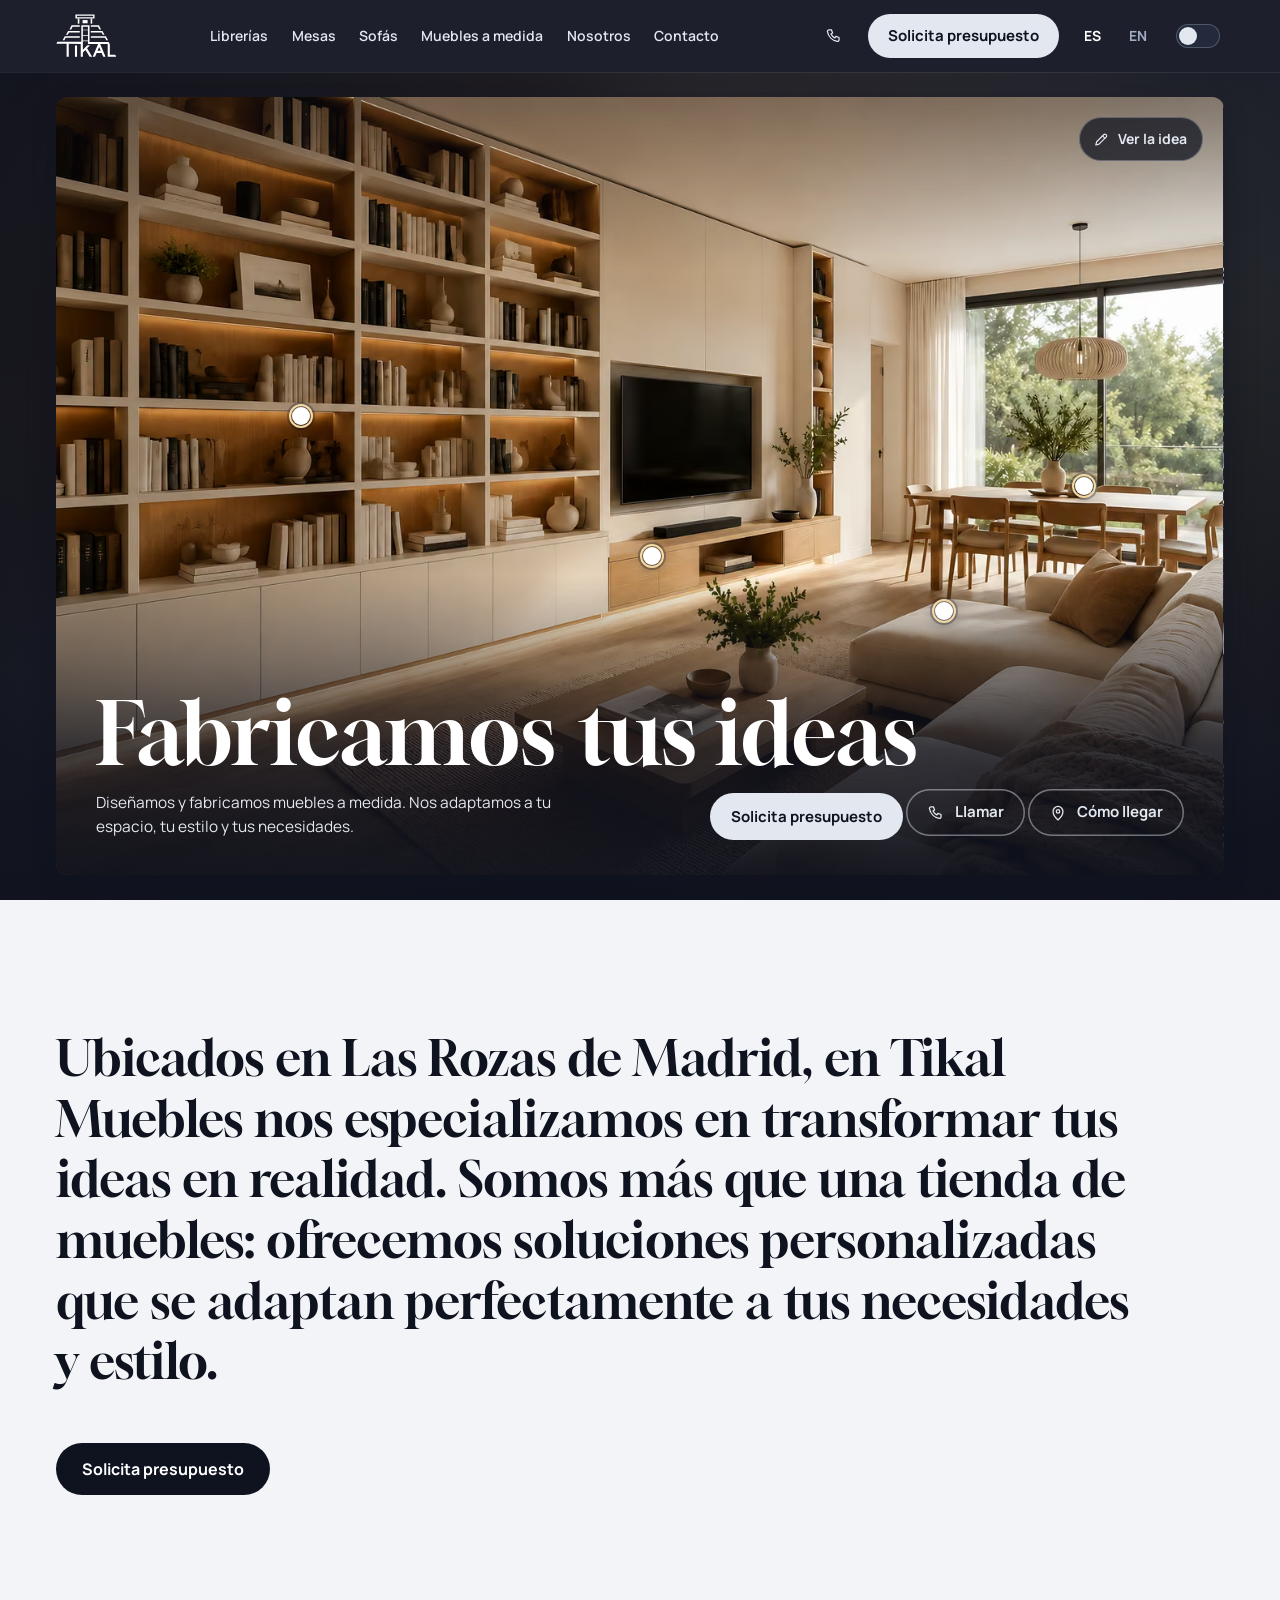
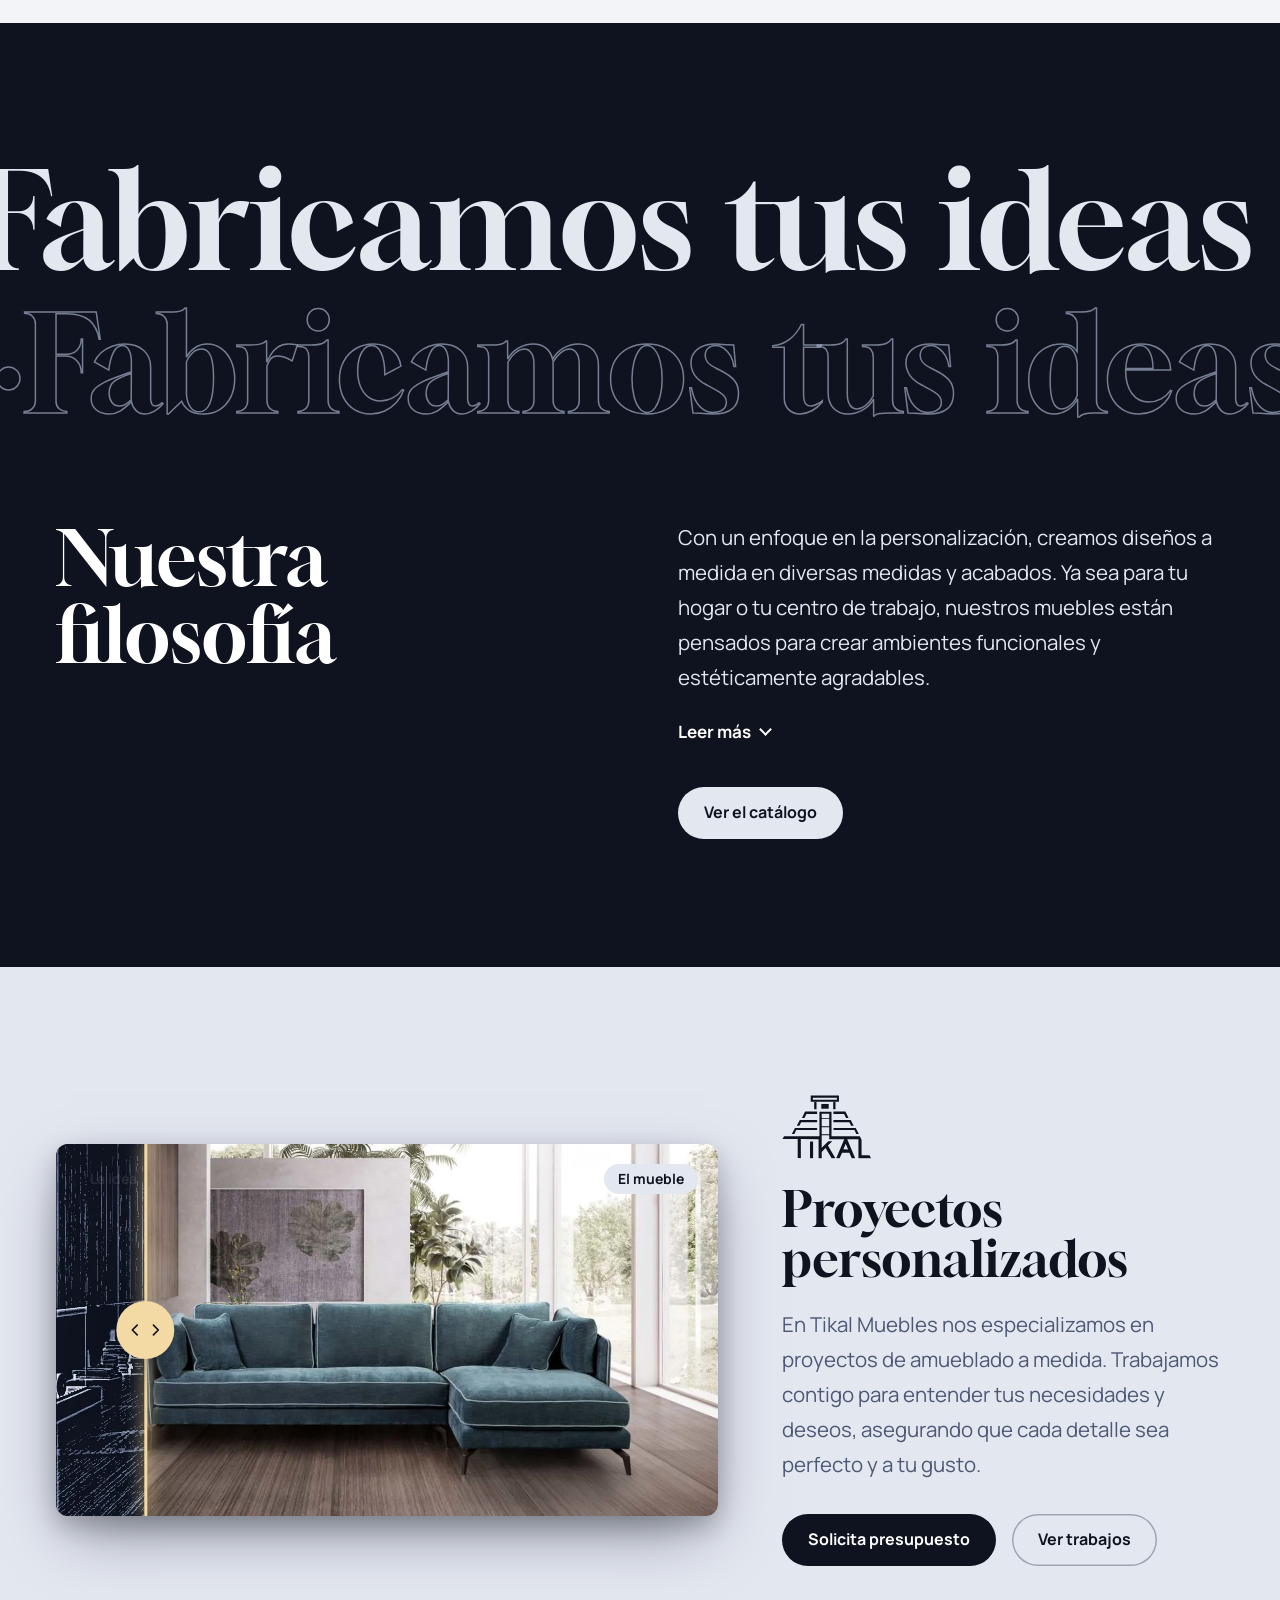
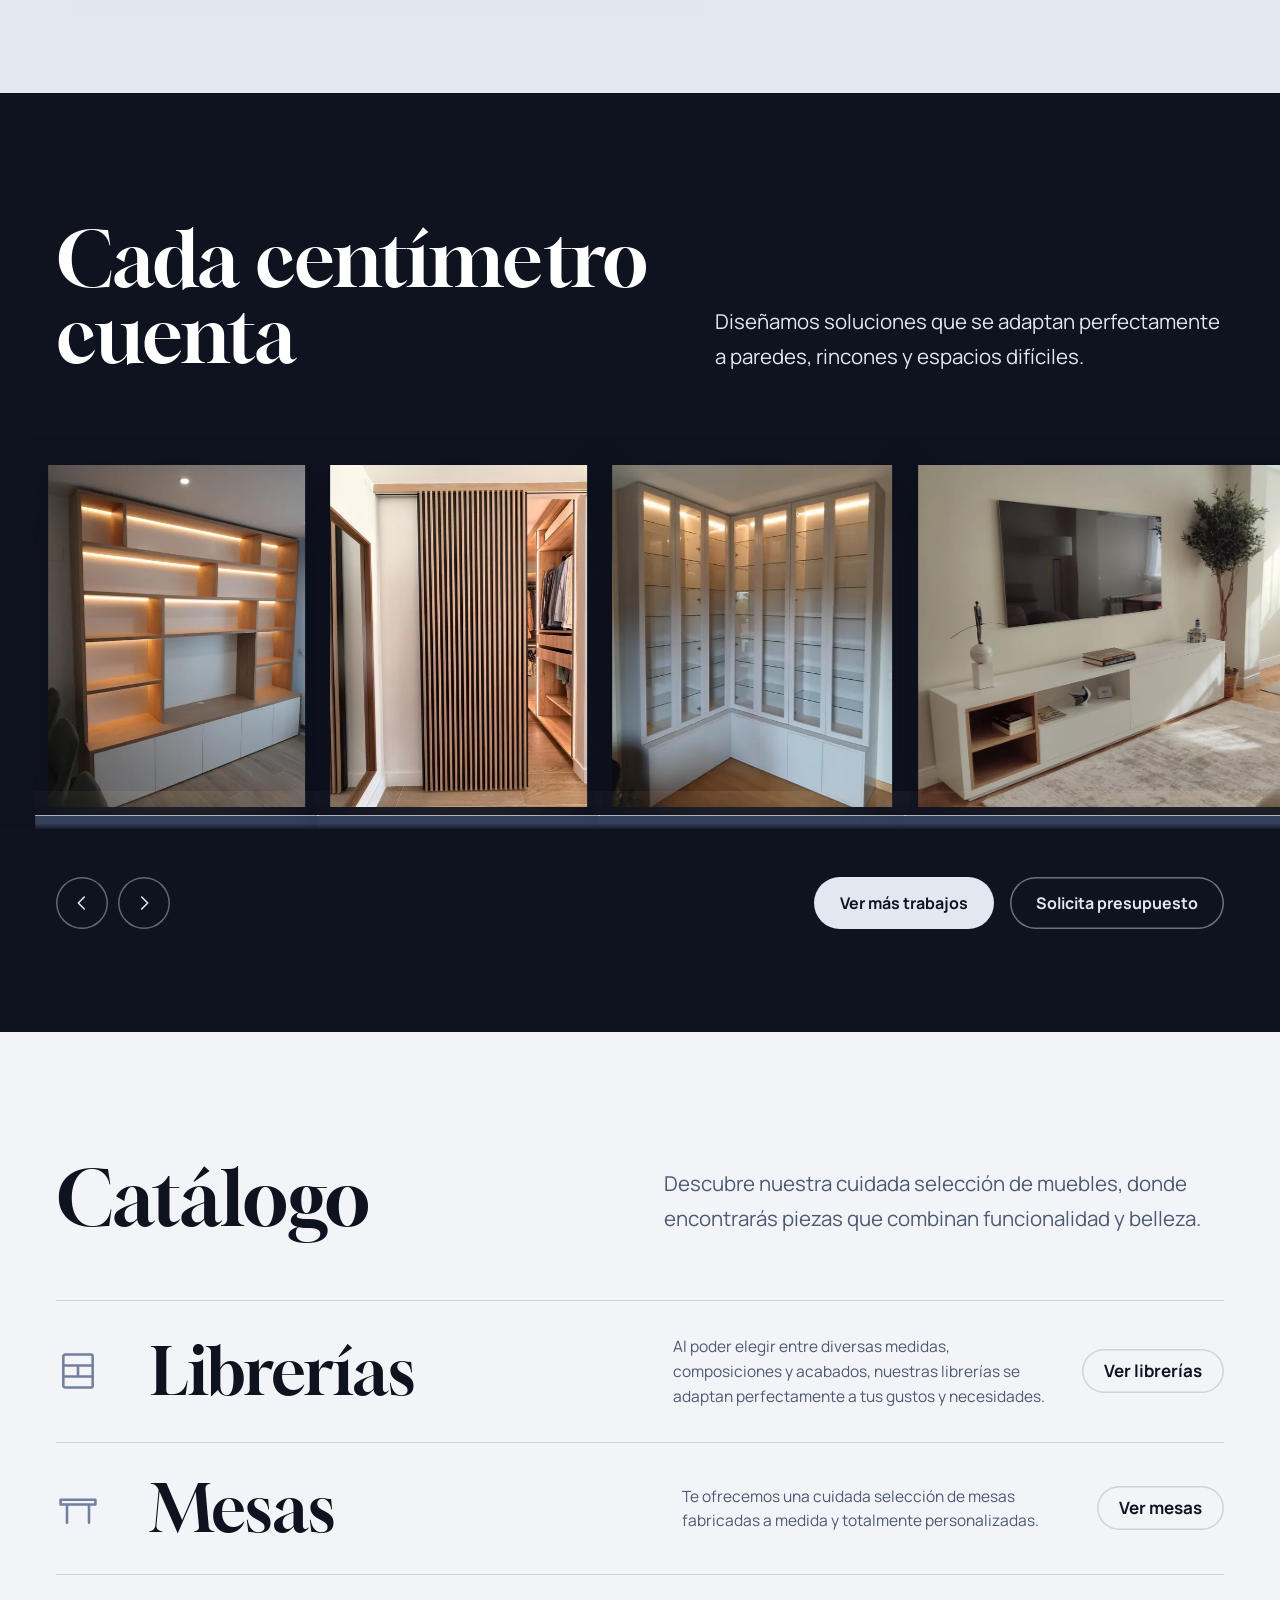
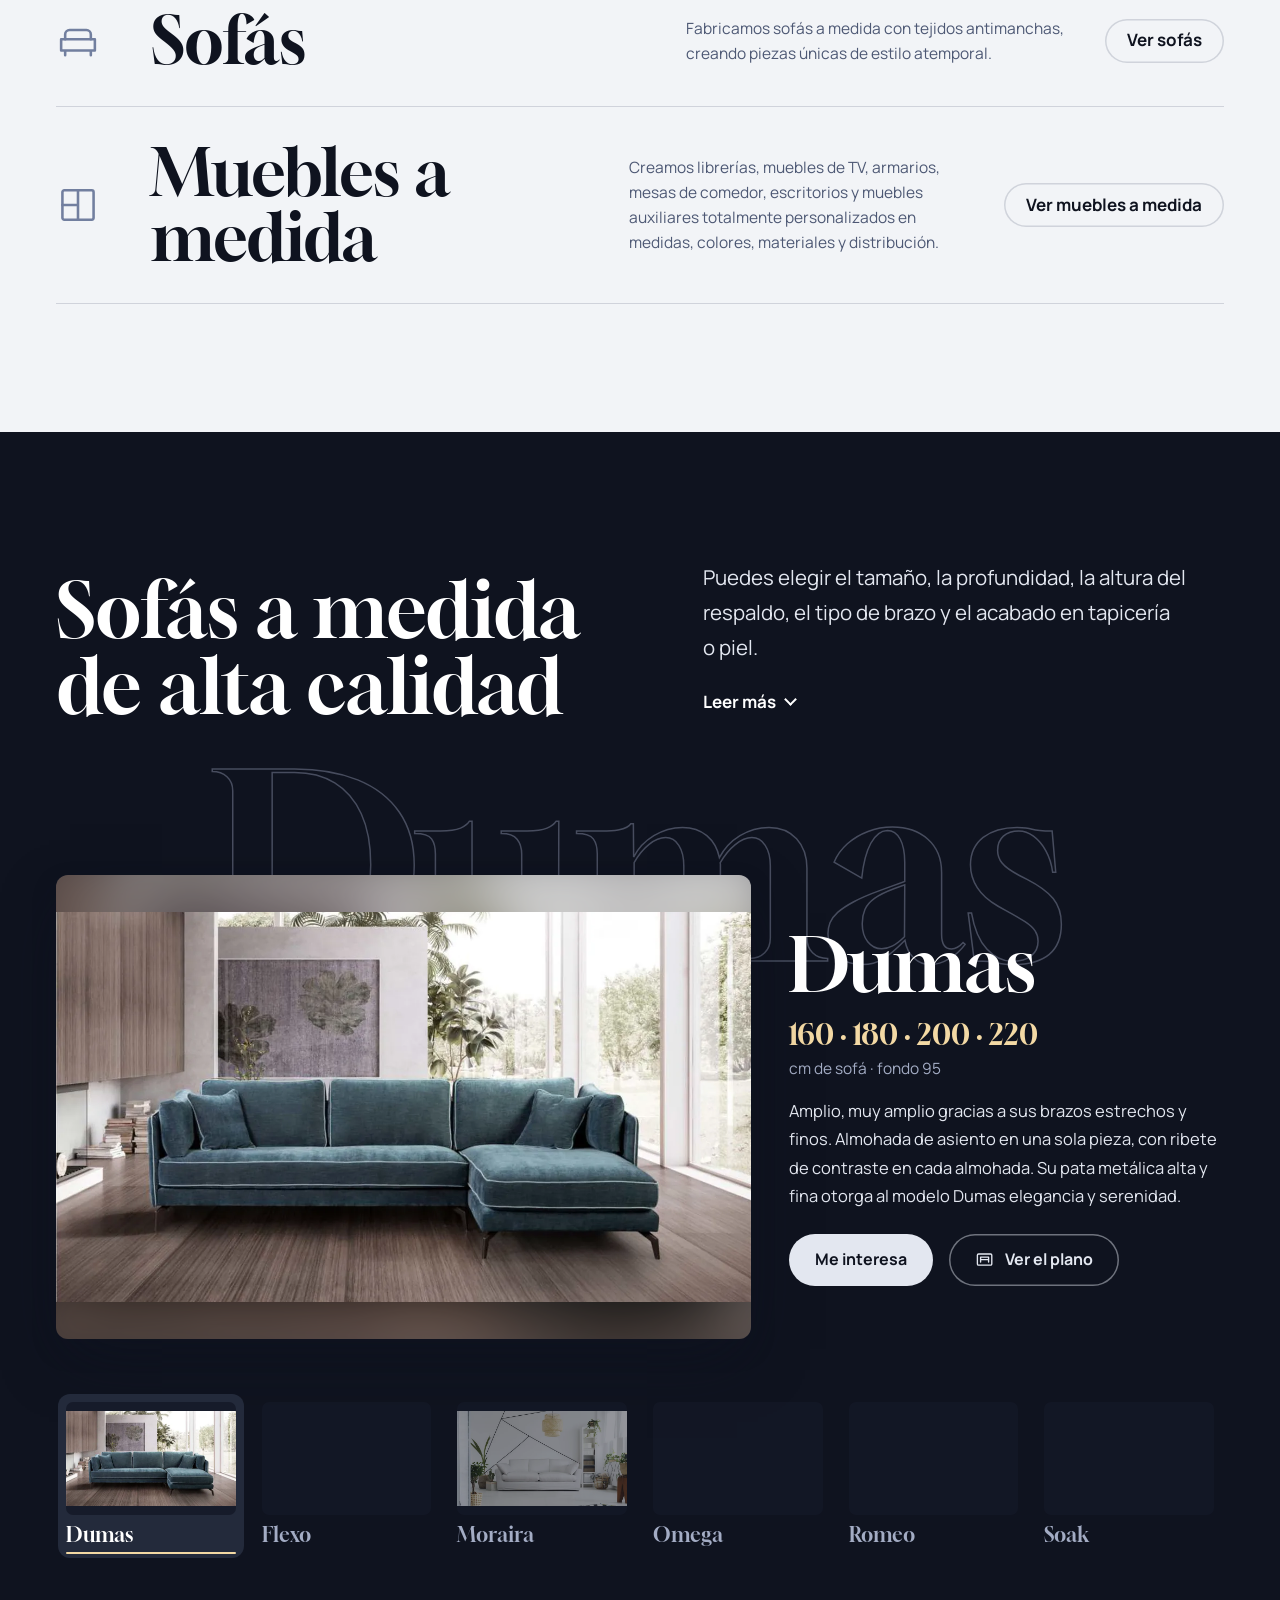
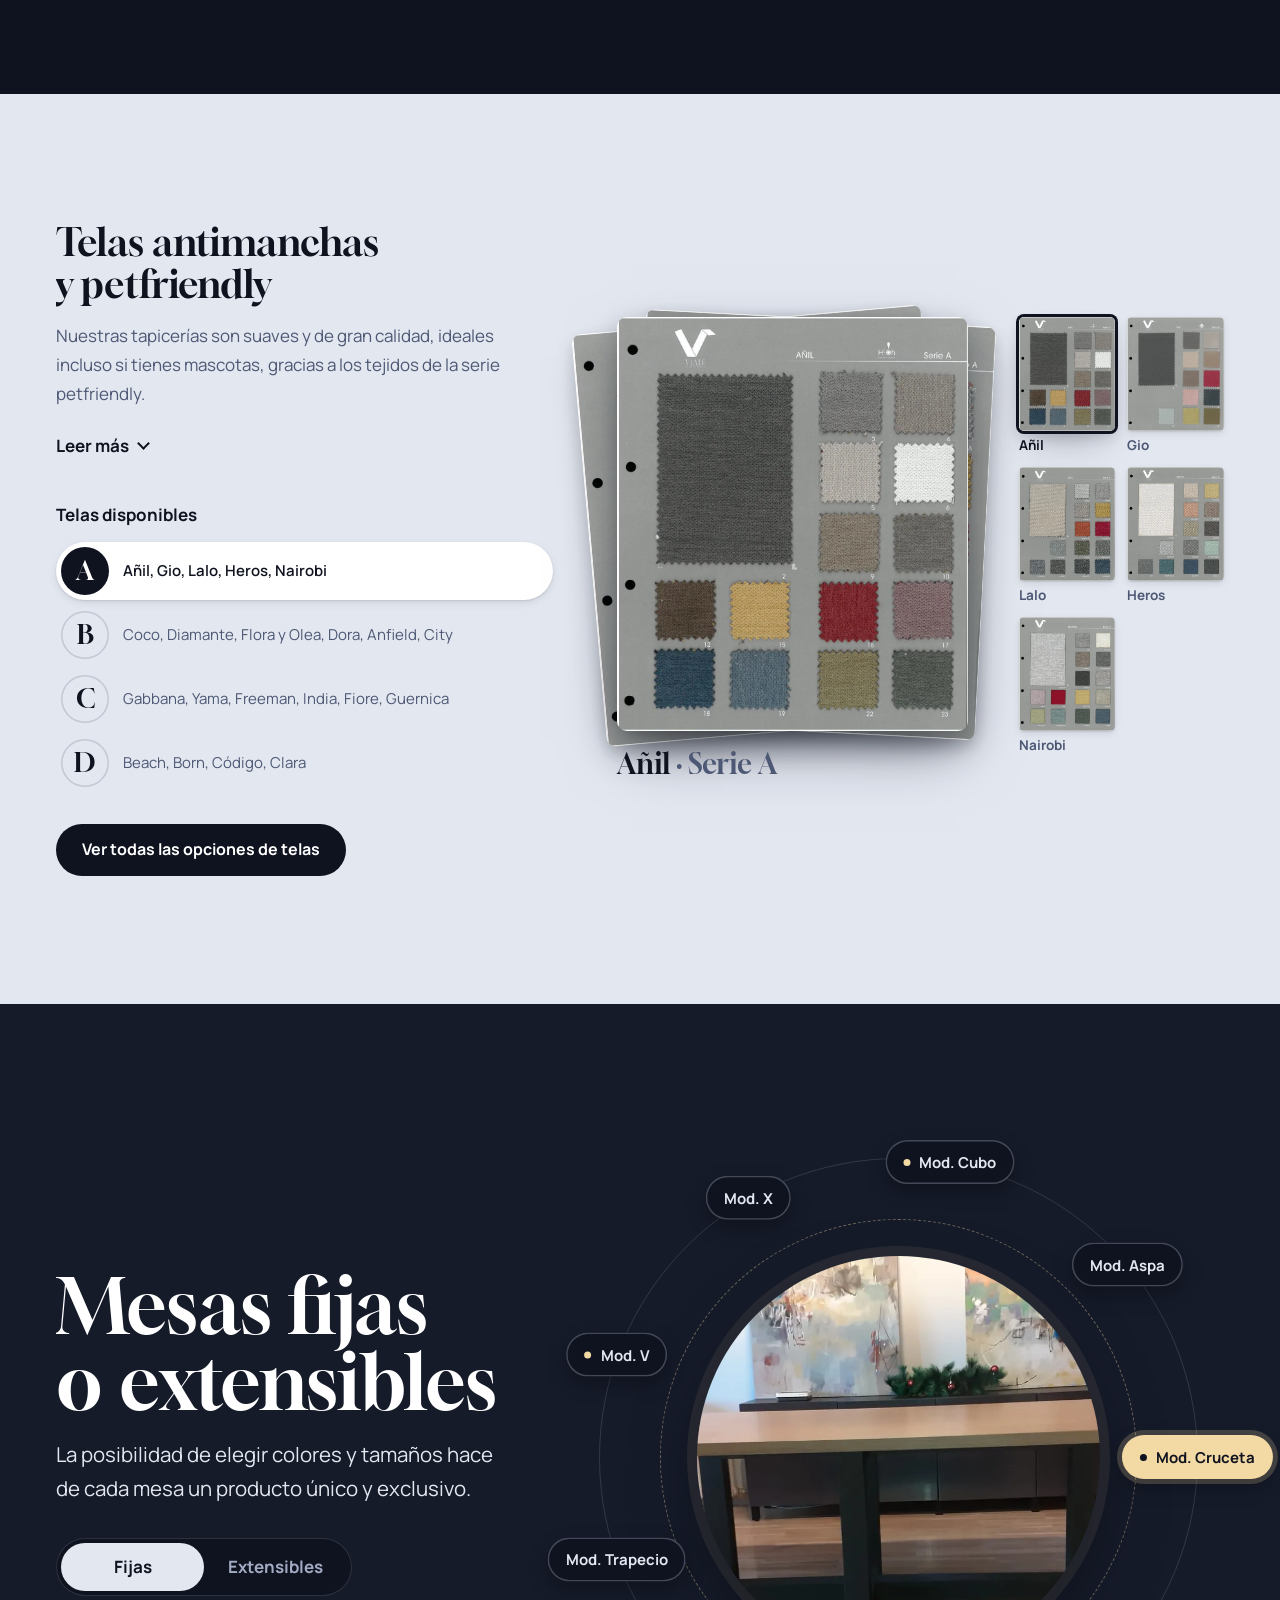
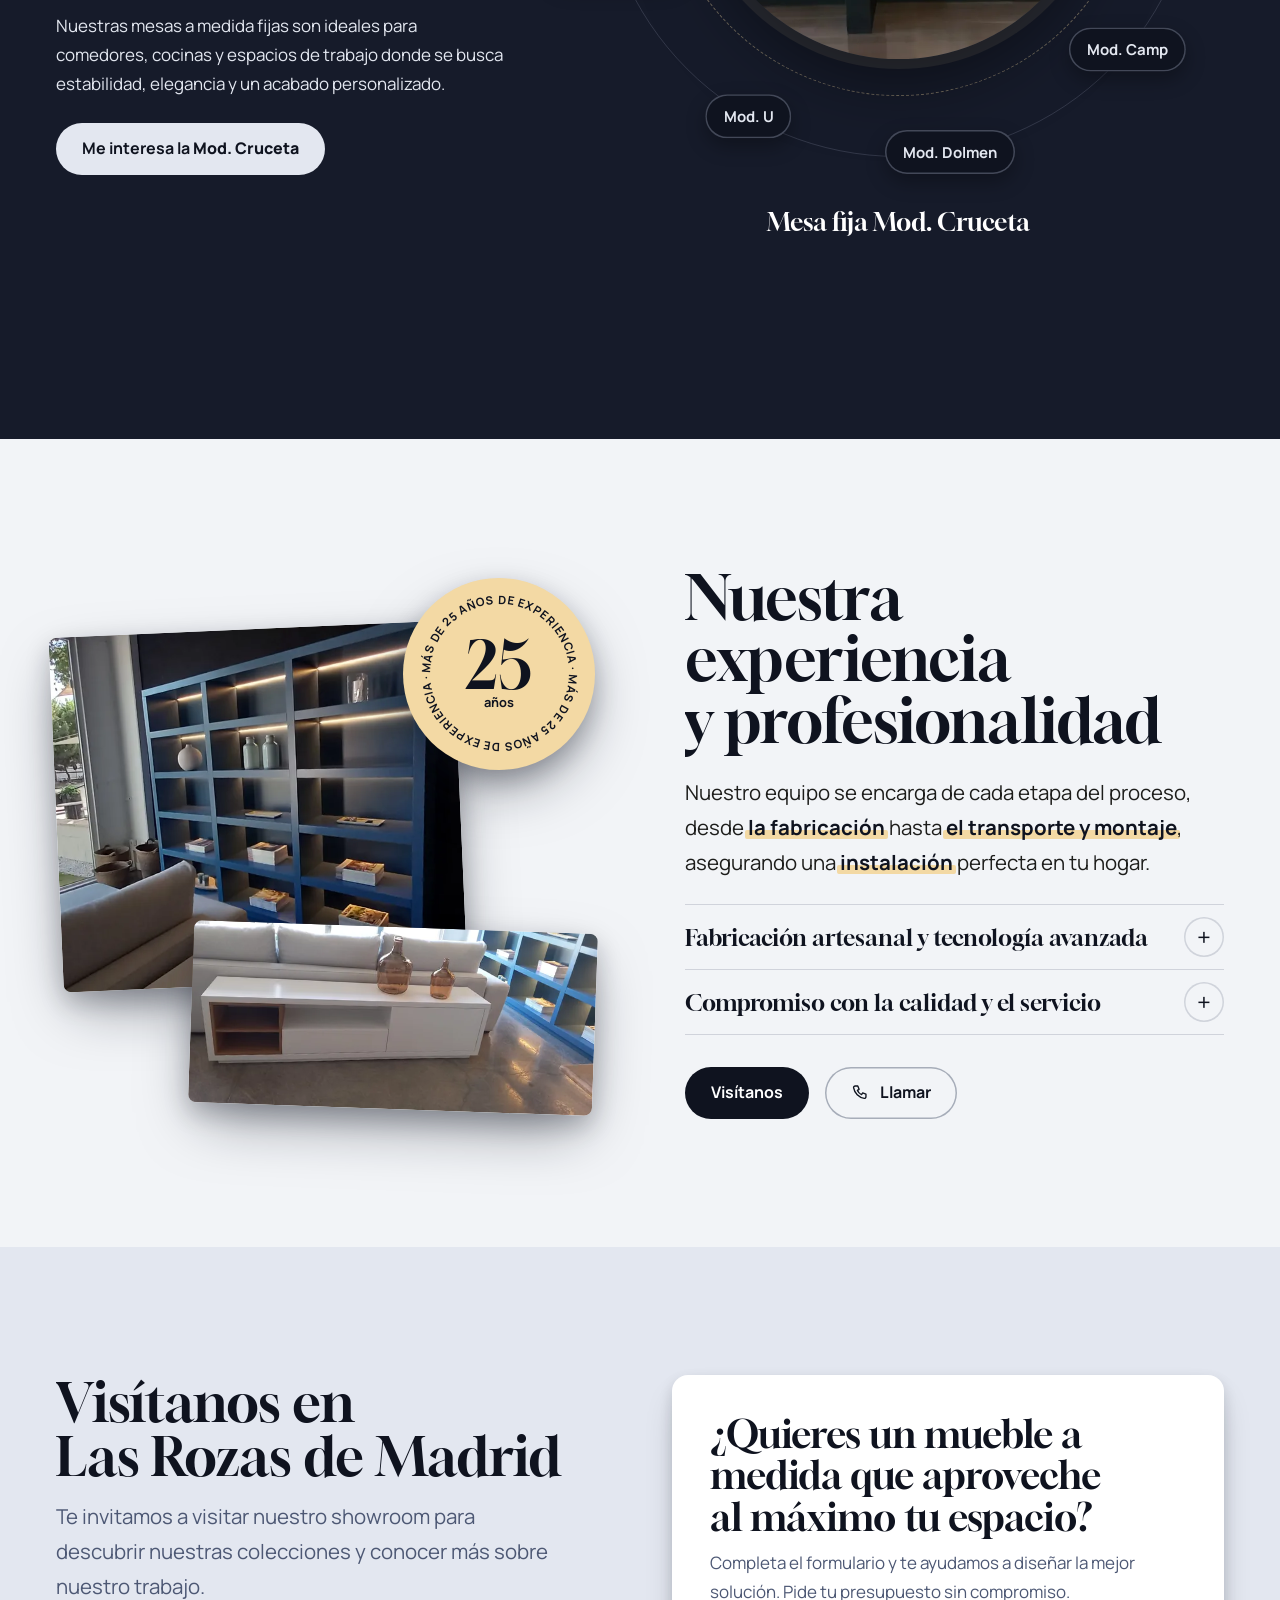
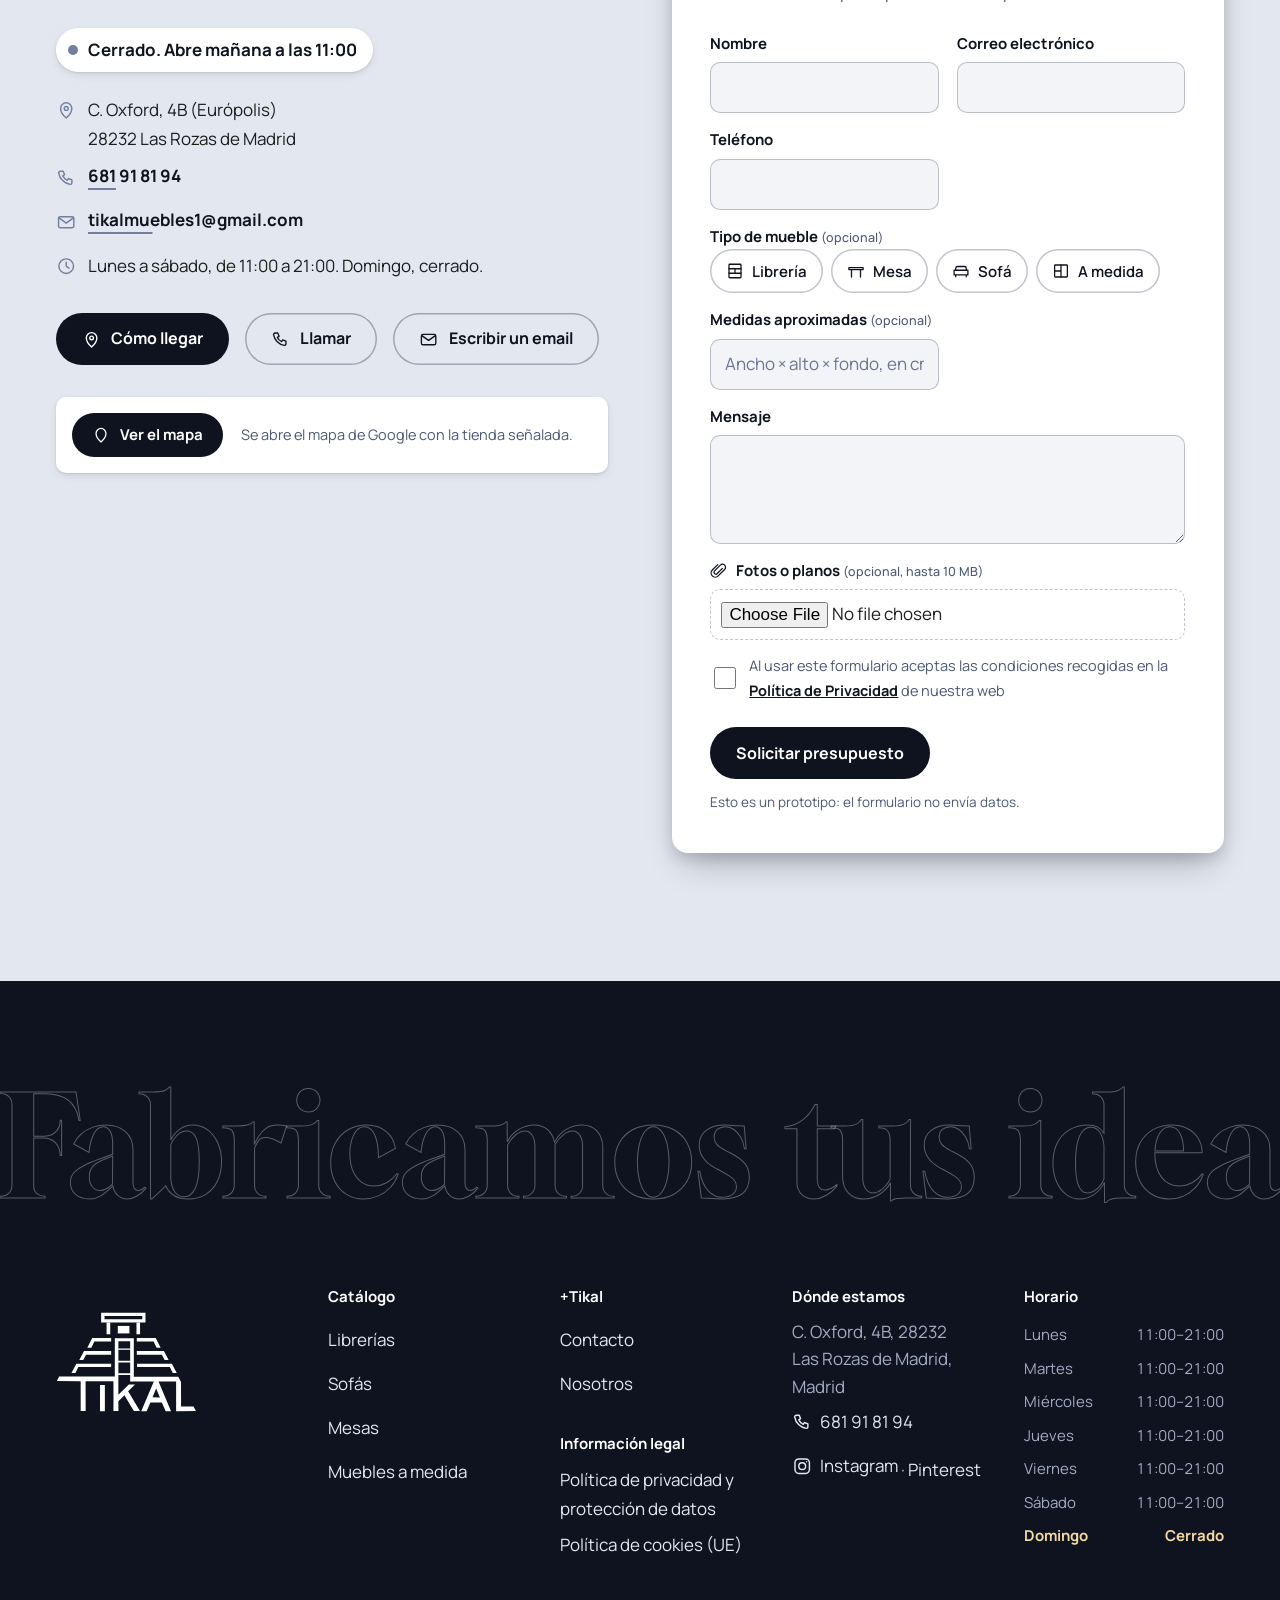
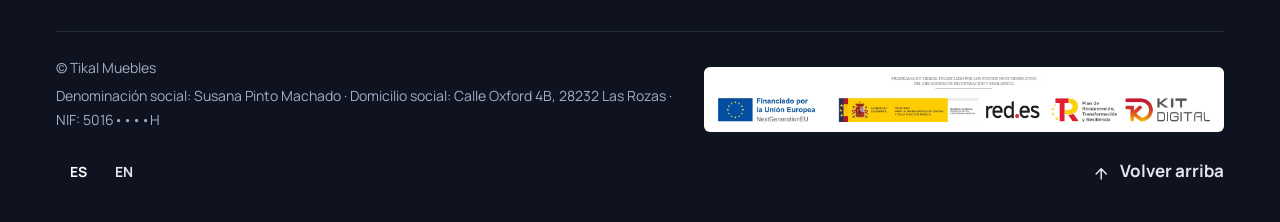
==== commit 172af7f7: "feat: home v2 «De la idea al mueble» Rehace la home con los cambios de la revisión de la v1: - Cabec" ====
--- a/index.html
+++ b/index.html
@@ -12,11 +12,11 @@
 <meta property="og:title" content="Tikal Muebles · Fabricamos tus ideas">
 <meta property="og:description" content="Muebles y sofás a medida en Las Rozas de Madrid (Európolis). C. Oxford, 4B. 681 91 81 94.">
 <meta property="og:image" content="https://jjurado2026.github.io/tikal-muebles/assets/img/hero-salon-1440.webp">
-<link rel="icon" href="data:image/svg+xml,%3Csvg xmlns='http://www.w3.org/2000/svg' viewBox='0 0 32 32'%3E%3Crect width='32' height='32' rx='4' fill='%230f131f'/%3E%3Cpath d='M10 7h12v3H10zM13 10h6v4h-6zM8 16h16v2H8zM6 20h20v2H6zM4 24h24v3H4z' fill='%23fff'/%3E%3C/svg%3E">
+<link rel="icon" href="data:image/svg+xml,%3Csvg xmlns='http://www.w3.org/2000/svg' viewBox='0 0 32 32'%3E%3Crect width='32' height='32' rx='6' fill='%230f131f'/%3E%3Cpath d='M10 7h12v3H10zM13 10h6v4h-6zM8 16h16v2H8zM6 20h20v2H6zM4 24h24v3H4z' fill='%23fff'/%3E%3C/svg%3E">
 
 <script>
   /* La propuesta se ve 10 días desde su envío: desde el 17 de octubre de 2026 a las 00:00 de Madrid,
-     el aviso de caducada. En local (file://) no caduca; ?caducada lo simula. */
+     el aviso de caducada. En local no caduca; ?caducada lo simula. */
   (function () {
     var fin = Date.UTC(2026, 9, 16, 22, 0);
     if (/[?&]caducada\b/.test(location.search) || (/github\.io$/.test(location.hostname) && Date.now() >= fin)) {
@@ -37,13 +37,13 @@
     setTimeout(function () { if (h.classList.contains('pre')) { h.classList.remove('pre'); h.classList.add('entra'); } }, 2600);
   })();
 </script>
-<link rel="preload" href="assets/fonts/hepta-slab.woff2" as="font" type="font/woff2" crossorigin>
-<link rel="preload" href="assets/fonts/hanken-grotesk.woff2" as="font" type="font/woff2" crossorigin>
+<link rel="preload" href="assets/fonts/gloock-400.woff2" as="font" type="font/woff2" crossorigin>
+<link rel="preload" href="assets/fonts/manrope.woff2" as="font" type="font/woff2" crossorigin>
 <link rel="preload" as="image" type="image/avif"
   imagesrcset="assets/img/hero-salon-960.avif 960w, assets/img/hero-salon-1440.avif 1440w, assets/img/hero-salon-1920.avif 1920w, assets/img/hero-salon-2560.avif 2560w"
-  imagesizes="(min-aspect-ratio: 29/20) and (min-width: 640px) 58vw, (min-width: 600px) 84vw, 92vw">
-<link rel="stylesheet" href="assets/css/global.css?v=1">
-<link rel="stylesheet" href="assets/css/home.css?v=1">
+  imagesizes="(min-aspect-ratio: 4/3) and (min-width: 900px) 86vw, 96vw">
+<link rel="stylesheet" href="assets/css/global.css?v=2">
+<link rel="stylesheet" href="assets/css/home.css?v=2">
 <script type="application/ld+json">
 {
   "@context": "https://schema.org",
@@ -65,23 +65,23 @@
 <svg width="0" height="0" style="position:absolute" aria-hidden="true" focusable="false">
   <symbol id="i-tel" viewBox="0 0 24 24"><path d="M5.2 3.8h3.3l1.6 4.1-2.1 1.4a11 11 0 0 0 5.2 5.2l1.4-2.1 4.1 1.6v3.3a2 2 0 0 1-2.1 2A16.4 16.4 0 0 1 3.2 5.9a2 2 0 0 1 2-2.1z"/></symbol>
   <symbol id="i-mapa" viewBox="0 0 24 24"><path d="M12 21.2s-6.6-5.8-6.6-11.3a6.6 6.6 0 0 1 13.2 0c0 5.5-6.6 11.3-6.6 11.3z"/><circle cx="12" cy="9.9" r="2.3"/></symbol>
-  <symbol id="i-mail" viewBox="0 0 24 24"><path d="M3 5.5h18v13H3z"/><path d="m3.5 6.5 8.5 6.5 8.5-6.5"/></symbol>
+  <symbol id="i-mail" viewBox="0 0 24 24"><rect x="3" y="5.5" width="18" height="13" rx="2"/><path d="m3.5 7 8.5 6 8.5-6"/></symbol>
   <symbol id="i-reloj" viewBox="0 0 24 24"><circle cx="12" cy="12" r="8.6"/><path d="M12 7.2V12l3.4 2.2"/></symbol>
-  <symbol id="i-libreria" viewBox="0 0 24 24"><path d="M4 3h16v18H4zM4 9h16M4 15h16M12 9v6"/></symbol>
+  <symbol id="i-libreria" viewBox="0 0 24 24"><rect x="4" y="3" width="16" height="18" rx="1"/><path d="M4 9h16M4 15h16M12 9v6"/></symbol>
   <symbol id="i-mesa" viewBox="0 0 24 24"><path d="M2.5 7.5h19v2.6h-19zM6 10.1V20M18 10.1V20"/></symbol>
   <symbol id="i-sofa" viewBox="0 0 24 24"><path d="M5 11V8.4A2.4 2.4 0 0 1 7.4 6h9.2A2.4 2.4 0 0 1 19 8.4V11"/><path d="M2.8 11h18.4v6.2H2.8zM5 17.2v2.6M19 17.2v2.6"/></symbol>
-  <symbol id="i-medida" viewBox="0 0 24 24"><path d="M3.5 15h17v5.5h-17zM6.5 9.5h11V15h-11zM9.5 4h5v5.5h-5z"/></symbol>
-  <symbol id="i-chev" viewBox="0 0 24 24"><path d="M6.5 9.5 12 15l5.5-5.5"/></symbol>
+  <symbol id="i-medida" viewBox="0 0 24 24"><rect x="3.5" y="4" width="17" height="16" rx="1"/><path d="M12 4v16M3.5 12h8.5"/></symbol>
   <symbol id="i-izq" viewBox="0 0 24 24"><path d="M14.5 5.5 8 12l6.5 6.5"/></symbol>
   <symbol id="i-der" viewBox="0 0 24 24"><path d="M9.5 5.5 16 12l-6.5 6.5"/></symbol>
   <symbol id="i-cerrar" viewBox="0 0 24 24"><path d="m6 6 12 12M18 6 6 18"/></symbol>
-  <symbol id="i-girar" viewBox="0 0 24 24"><path d="M4 12a8 8 0 0 1 14.2-5M20 12a8 8 0 0 1-14.2 5"/><path d="M18.5 3v4.3h-4.3M5.5 21v-4.3h4.3"/></symbol>
+  <symbol id="i-plano" viewBox="0 0 24 24"><rect x="3" y="5" width="18" height="14" rx="1.5"/><path d="M7 15V9h10v6M7 12h10"/></symbol>
   <symbol id="i-insta" viewBox="0 0 24 24"><rect x="3.5" y="3.5" width="17" height="17" rx="4.5"/><circle cx="12" cy="12" r="4"/><path d="M17.2 6.8h.01"/></symbol>
-  <symbol id="i-pin" viewBox="0 0 24 24"><path d="M12 3.2a6.2 6.2 0 0 0-2.4 11.9L12 21l2.4-5.9A6.2 6.2 0 0 0 12 3.2z"/></symbol>
+  <symbol id="i-pin" viewBox="0 0 24 24"><path d="M12 21.2s-6.6-5.8-6.6-11.3a6.6 6.6 0 0 1 13.2 0c0 5.5-6.6 11.3-6.6 11.3z"/></symbol>
   <symbol id="i-arriba" viewBox="0 0 24 24"><path d="M6 14l6-6 6 6M12 8v12"/></symbol>
   <symbol id="i-clip" viewBox="0 0 24 24"><path d="M16.5 8.5 9.3 15.7a2.5 2.5 0 0 1-3.5-3.5l8-8a4 4 0 0 1 5.7 5.7l-8.6 8.6a5.5 5.5 0 0 1-7.8-7.8l7.2-7.2"/></symbol>
+  <symbol id="i-lapiz" viewBox="0 0 24 24"><path d="M4 20l1.2-4.6L15.6 5a2 2 0 0 1 2.8 0l.6.6a2 2 0 0 1 0 2.8L8.6 18.8z"/><path d="M13.5 7l3.5 3.5"/></symbol>
   <symbol id="logo-tikal" viewBox="4 21 292 208">
-    <path d="M294.22,226.77l-5.07-9.56h-25.77l-0.13-50.62l-5.6-11.19l-92.21,0l-0.06-79.77h-39.36v79.42H10.54l-4.76,9.52l49.34,0.17l0.04,8.86l0.04,53.09l10.31,0.13l-0.18-62.08l57.8,0.18l0.09,35.38l-0.09,26.48l10.4,0l-0.18-20.18l12.6-12.78l13.48,22.73l6.24,10.21l12.44,0.05l-24.49-41.1l14.27-14.27h-12.86l-21.68,21.68v-41.06h24.54l-0.04,13.57l49.03-0.1l-26.12,61.61h11.1l7.93-18.15l23.73,0.12l7.990,18.03h11.04l-25.85-61.74h36.42v61.74L294.22,226.77z M157.86,148.59h-24.44v-22.67h24.44V148.59z M157.86,122.62h-24.44V99.59h24.44V122.62z M157.86,96.89h-24.44V82.21h24.44V96.89z M219.53,198.53l-15.31-0.31l7.47-18.16L219.53,198.53z"/>
+    <path d="M294.22,226.77l-5.07-9.56h-25.77l-0.13-50.62l-5.6-11.19l-92.21,0l-0.06-79.77h-39.36v79.42H10.54l-4.76,9.52l49.34,0.17l0.04,8.86l0.04,53.09l10.31,0.13l-0.18-62.08l57.8,0.18l0.09,35.38l-0.09,26.48l10.4,0l-0.18-20.18l12.6-12.78l13.48,22.73l6.24,10.21l12.44,0.05l-24.49-41.1l14.27-14.27h-12.86l-21.68,21.68v-41.06h24.54l-0.04,13.57l49.03-0.1l-26.12,61.61h11.1l7.93-18.15l23.73,0.12l7.99,18.03h11.04l-25.85-61.74h36.42v61.74L294.22,226.77z M157.86,148.59h-24.44v-22.67h24.44V148.59z M157.86,122.62h-24.44V99.59h24.44V122.62z M157.86,96.89h-24.44V82.21h24.44V96.89z M219.53,198.53l-15.31-0.31l7.47-18.16L219.53,198.53z"/>
     <rect x="95.3" y="172.67" width="10.04" height="54.45"/>
     <polygon points="50.37,135.31 118.39,135.31 118.39,128.5 46.14,128.5 36.03,148 44.26,148"/><polygon points="240.1,135.31 172.08,135.31 172.08,128.5 244.33,128.5 254.44,148 246.21,148"/>
     <polygon points="66.4,109.76 118.39,109.76 118.39,102.29 62.13,102.29 52.3,121.03 60.59,121.03"/><polygon points="223.54,109.76 171.55,109.76 171.55,102.29 227.81,102.29 237.64,121.03 229.35,121.03"/>
@@ -93,416 +93,314 @@
 
 <a class="saltar" href="#contenido">Saltar al contenido</a>
 
-<!-- ============================ CABECERA ============================ -->
+<!-- ============================ CABECERA: fija; el menú lleva a sus páginas ============================ -->
 <header class="cab" id="cabecera">
-  <a class="cab-logo" href="#inicio" aria-label="Tikal Muebles, inicio">
-    <svg class="logo" viewBox="4 21 292 208" aria-hidden="true" focusable="false">
-      <g class="l-base la"><g class="pz">
-        <path d="M294.22,226.77l-5.07-9.56h-25.77l-0.13-50.62l-5.6-11.19l-92.21,0l-0.06-79.77h-39.36v79.42H10.54l-4.76,9.52l49.34,0.17l0.04,8.86l0.04,53.09l10.31,0.13l-0.18-62.08l57.8,0.18l0.09,35.38l-0.09,26.48l10.4,0l-0.18-20.18l12.6-12.78l13.48,22.73l6.24,10.21l12.44,0.05l-24.49-41.1l14.27-14.27h-12.86l-21.68,21.68v-41.06h24.54l-0.04,13.57l49.03-0.1l-26.12,61.61h11.1l7.93-18.15l23.73,0.12l7.99,18.03h11.04l-25.85-61.74h36.42v61.74L294.22,226.77z M157.86,148.59h-24.44v-22.67h24.44V148.59z M157.86,122.62h-24.44V99.59h24.44V122.62z M157.86,96.89h-24.44V82.21h24.44V96.89z M219.53,198.53l-15.31-0.31l7.47-18.16L219.53,198.53z"/>
-        <rect x="95.3" y="172.67" width="10.04" height="54.45"/>
-      </g></g>
-      <g class="l-n3"><g class="iz la"><polygon class="pz" points="50.37,135.31 118.39,135.31 118.39,128.5 46.14,128.5 36.03,148 44.26,148"/></g><g class="de la"><polygon class="pz" points="240.1,135.31 172.08,135.31 172.08,128.5 244.33,128.5 254.44,148 246.21,148"/></g></g>
-      <g class="l-n2"><g class="iz la"><polygon class="pz" points="66.4,109.76 118.39,109.76 118.39,102.29 62.13,102.29 52.3,121.03 60.59,121.03"/></g><g class="de la"><polygon class="pz" points="223.54,109.76 171.55,109.76 171.55,102.29 227.81,102.29 237.64,121.03 229.35,121.03"/></g></g>
-      <g class="l-n1"><g class="iz la"><polygon class="pz" points="118.39,75.16 79.15,75.16 68.93,95.6 77.27,95.6 83.59,82.66 118.39,82.68"/></g><g class="de la"><polygon class="pz" points="171.55,75.16 210.79,75.16 221.01,95.6 212.67,95.6 206.36,82.66 171.55,82.68"/></g></g>
-      <g class="l-templo la"><g class="pz"><rect x="108.87" y="42.97" width="7.58" height="24.5"/><rect x="170.9" y="42.97" width="7.4" height="24.5"/><rect x="132.13" y="50.19" width="24.14" height="15.51"/></g></g>
-      <g class="l-cresta la"><path class="pz" d="M97.59,22.88v20.09h91.99V22.88H97.59z M182.89,36.27h-78.25v-6.7h78.25V36.27z"/></g>
-    </svg>
-  </a>
-
+  <a class="cab-logo" href="https://tikalmuebles.com/" aria-label="Tikal Muebles, inicio"><svg class="logo" aria-hidden="true" focusable="false"><use href="#logo-tikal"/></svg></a>
   <nav class="cab-menu" aria-label="Principal">
     <ul>
-      <li class="m-item a"><a class="m-link" href="#catalogo-librerias"><span>Librerías</span></a></li>
-      <li class="m-item a"><a class="m-link" href="#mesas"><span>Mesas</span></a></li>
-      <li class="m-item m-sofas a">
-        <a class="m-link" href="#sofas"><span>Sofás</span></a>
-        <button class="m-abrir" type="button" aria-expanded="false" aria-controls="panel-sofas" aria-label="Ver los modelos de sofás"><svg class="ic" aria-hidden="true"><use href="#i-chev"/></svg></button>
-        <div class="panel" id="panel-sofas">
-          <a class="panel-todos" href="#sofas">Ver todos los sofás</a>
-          <ul>
-            <li><a href="#sofa-dumas" data-sofa="dumas"><span class="mini"><img src="assets/img/sofa-dumas-640.webp" width="640" height="360" alt="" loading="lazy" decoding="async"></span><span>Dumas</span></a></li>
-            <li><a href="#sofa-flexo" data-sofa="flexo"><span class="mini"><img src="assets/img/sofa-flexo-640.webp" width="640" height="480" alt="" loading="lazy" decoding="async"></span><span>Flexo</span></a></li>
-            <li><a href="#sofa-moraira" data-sofa="moraira"><span class="mini"><img src="assets/img/sofa-moraira-640.webp" width="640" height="360" alt="" loading="lazy" decoding="async"></span><span>Moraira</span></a></li>
-            <li><a href="#sofa-omega" data-sofa="omega"><span class="mini"><img src="assets/img/sofa-omega-640.webp" width="640" height="481" alt="" loading="lazy" decoding="async"></span><span>Omega</span></a></li>
-            <li><a href="#sofa-romeo" data-sofa="romeo"><span class="mini"><img src="assets/img/sofa-romeo-640.webp" width="640" height="506" alt="" loading="lazy" decoding="async"></span><span>Romeo</span></a></li>
-            <li><a href="#sofa-soak" data-sofa="soak"><span class="mini"><img src="assets/img/sofa-soak-640.webp" width="640" height="427" alt="" loading="lazy" decoding="async"></span><span>Soak</span></a></li>
-          </ul>
-        </div>
-      </li>
-      <li class="m-item a"><a class="m-link" href="#catalogo-muebles"><span>Muebles a medida</span></a></li>
-      <li class="m-item a"><a class="m-link" href="#proyectos"><span>Proyectos</span></a></li>
-      <li class="m-item a"><a class="m-link" href="#nosotros"><span>Nosotros</span></a></li>
-      <li class="m-item a"><a class="m-link" href="#contacto"><span>Contacto</span></a></li>
+      <li><a class="m-link" href="https://tikalmuebles.com/librerias/">Librerías</a></li>
+      <li><a class="m-link" href="https://tikalmuebles.com/mesas/">Mesas</a></li>
+      <li><a class="m-link" href="https://tikalmuebles.com/sofas/">Sofás</a></li>
+      <li><a class="m-link" href="https://tikalmuebles.com/muebles-a-medida/">Muebles a medida</a></li>
+      <li><a class="m-link" href="https://tikalmuebles.com/nosotros/">Nosotros</a></li>
+      <li><a class="m-link" href="https://tikalmuebles.com/contacto/">Contacto</a></li>
     </ul>
   </nav>
-
   <div class="cab-acciones">
-    <a class="cab-tel a" href="tel:+34681918194" aria-label="Llamar al 681 91 81 94"><svg class="ic" aria-hidden="true"><use href="#i-tel"/></svg><span class="cab-tel-txt">681 91 81 94</span></a>
-    <a class="btn btn-peq btn-presu a" href="#contacto" data-interes=""><span class="btn-cara">Solicita presupuesto</span></a>
-    <nav class="idioma a" aria-label="Idioma"><a href="#inicio" aria-current="page" lang="es">ES</a><a href="https://tikalmuebles.com/en/" lang="en" hreflang="en">EN</a></nav>
-    <button class="tema a" type="button" aria-pressed="false" aria-label="Modo oscuro"><span class="tema-txt" aria-hidden="true">Claro</span><span class="tema-pista" aria-hidden="true"><span class="tema-bola"></span></span><span class="tema-txt" aria-hidden="true">Oscuro</span></button>
-    <button class="cab-menu-btn a" type="button" aria-expanded="false" aria-controls="menu-movil"><svg class="ic" aria-hidden="true" viewBox="0 0 24 24"><path d="M9 6.5h6"/><path d="M6 12h12"/><path d="M3 17.5h18"/></svg><span>Menú</span></button>
+    <a class="cab-tel" href="tel:+34681918194" aria-label="Llamar al 681 91 81 94"><svg class="ic" aria-hidden="true"><use href="#i-tel"/></svg><span class="cab-tel-txt">681 91 81 94</span></a>
+    <a class="btn btn-claro btn-peq btn-presu" href="#contacto"><span>Solicita presupuesto</span></a>
+    <nav class="idioma" aria-label="Idioma"><a href="#inicio" aria-current="page" lang="es">ES</a><a href="https://tikalmuebles.com/en/" lang="en" hreflang="en">EN</a></nav>
+    <button class="tema" type="button" aria-pressed="false" aria-label="Modo oscuro"><span class="tema-txt" aria-hidden="true">Claro</span><span class="tema-pista" aria-hidden="true"><span class="tema-bola"></span></span><span class="tema-txt" aria-hidden="true">Oscuro</span></button>
+    <button class="cab-menu-btn" type="button" aria-expanded="false" aria-controls="menu-movil"><span class="hamb" aria-hidden="true"><span></span></span><span class="cab-menu-txt">Menú</span></button>
   </div>
 </header>
 
 <div class="menu-movil" id="menu-movil">
   <nav aria-label="Menú">
     <ul class="mm-lista">
-      <li style="--i:0;--tono:var(--basalto)"><a href="#catalogo-librerias">Librerías</a></li>
-      <li style="--i:1;--tono:var(--basalto)"><a href="#mesas">Mesas</a></li>
-      <li style="--i:2;--tono:var(--noche-3)"><a href="#sofas">Sofás</a></li>
-      <li style="--i:3;--tono:var(--noche-3)"><a href="#catalogo-muebles">Muebles a medida</a></li>
-      <li style="--i:4;--tono:var(--noche-2)"><a href="#proyectos">Proyectos</a></li>
-      <li style="--i:5;--tono:var(--noche-2)"><a href="#nosotros">Nosotros</a></li>
-      <li style="--i:6;--tono:var(--noche-2)"><a href="#contacto">Contacto</a></li>
+      <li><a style="--i:0" href="https://tikalmuebles.com/librerias/">Librerías</a></li>
+      <li><a style="--i:1" href="https://tikalmuebles.com/mesas/">Mesas</a></li>
+      <li><a style="--i:2" href="https://tikalmuebles.com/sofas/">Sofás</a></li>
+      <li><a style="--i:3" href="https://tikalmuebles.com/muebles-a-medida/">Muebles a medida</a></li>
+      <li><a style="--i:4" href="https://tikalmuebles.com/nosotros/">Nosotros</a></li>
+      <li><a style="--i:5" href="https://tikalmuebles.com/contacto/">Contacto</a></li>
     </ul>
   </nav>
   <div class="mm-pie">
+    <a class="btn btn-claro" href="#contacto" data-cerrar-menu><span>Solicita presupuesto</span></a>
     <a class="cab-tel" href="tel:+34681918194"><svg class="ic" aria-hidden="true"><use href="#i-tel"/></svg><span>681 91 81 94</span></a>
-    <a class="btn" href="#contacto"><span class="btn-cara">Solicita presupuesto</span></a>
     <nav class="idioma" aria-label="Idioma"><a href="#inicio" aria-current="page" lang="es">ES</a><a href="https://tikalmuebles.com/en/" lang="en" hreflang="en">EN</a></nav>
     <button class="tema" type="button" aria-pressed="false" aria-label="Modo oscuro"><span class="tema-txt" aria-hidden="true">Claro</span><span class="tema-pista" aria-hidden="true"><span class="tema-bola"></span></span><span class="tema-txt" aria-hidden="true">Oscuro</span></button>
   </div>
 </div>
 
 <main id="contenido">
-  <!-- ============================ 1 · HERO (su bloque 1) ============================ -->
+  <!-- ============================ 1 · HERO (su bloque 1): de la idea al mueble ============================ -->
   <section class="hero" id="inicio" data-hero aria-labelledby="titular">
-    <div class="hero-fondo" aria-hidden="true"></div>
-
-    <div class="hero-texto">
-      <h1 id="titular"><span class="hilada"><span class="a">Fabricamos</span></span> <span class="hilada"><span class="a">tus ideas</span></span></h1>
-      <p class="entradilla a">Diseñamos y fabricamos muebles a medida. Nos adaptamos a tu espacio, tu estilo y tus necesidades.</p>
-      <div class="acciones grupo">
-        <a class="btn btn-principal a" href="#contacto"><span class="btn-cara">Solicita presupuesto</span></a>
-        <a class="btn btn-sec a" href="tel:+34681918194"><span class="btn-cara"><svg class="ic" aria-hidden="true"><use href="#i-tel"/></svg><span>Llamar</span></span></a>
-        <a class="btn btn-sec a" href="https://www.google.com/maps/dir/?api=1&amp;destination=C.%20Oxford%204B%2C%2028232%20Las%20Rozas%20de%20Madrid" target="_blank" rel="noopener"><span class="btn-cara"><svg class="ic" aria-hidden="true"><use href="#i-mapa"/></svg><span>Cómo llegar</span></span></a>
-      </div>
-    </div>
-
-    <div class="templo">
-      <div class="par foto-par" data-prof="1">
-        <figure class="foto a">
-          <div class="halo" aria-hidden="true"><div class="halo-in a" data-prof="-0.5"><img src="assets/img/hero-salon-960.webp" width="960" height="640" alt="" decoding="async"></div></div>
-          <div class="foto-cara">
-            <picture>
-              <source type="image/avif" srcset="assets/img/hero-salon-960.avif 960w, assets/img/hero-salon-1440.avif 1440w, assets/img/hero-salon-1920.avif 1920w, assets/img/hero-salon-2560.avif 2560w" sizes="(min-aspect-ratio: 29/20) and (min-width: 640px) 58vw, (min-width: 600px) 84vw, 92vw">
-              <source type="image/webp" srcset="assets/img/hero-salon-960.webp 960w, assets/img/hero-salon-1440.webp 1440w, assets/img/hero-salon-1920.webp 1920w, assets/img/hero-salon-2560.webp 2560w" sizes="(min-aspect-ratio: 29/20) and (min-width: 640px) 58vw, (min-width: 600px) 84vw, 92vw">
-              <img data-foto src="assets/img/hero-salon-1440.webp" width="1440" height="960" alt="Salón con librería de pared en blanco y roble con luces led, televisión empotrada, sofá rinconera y comedor" fetchpriority="high" decoding="async">
-            </picture>
-            <span class="led-foto" aria-hidden="true"></span>
-            <!-- Las piezas de su foto llevan a su categoría (como las etiquetas de una exposición) -->
-            <a class="pin" href="#catalogo-librerias" data-cat="librerias" style="--x:21%;--y:41%"><span class="pin-punto"></span><span class="pin-eti">Librerías</span></a>
-            <a class="pin" href="#catalogo-muebles" data-cat="muebles" style="--x:51%;--y:59%"><span class="pin-punto"></span><span class="pin-eti">Muebles a medida</span></a>
-            <a class="pin" href="#sofas" data-cat="sofas" style="--x:76%;--y:71%"><span class="pin-punto"></span><span class="pin-eti">Sofás</span></a>
-            <a class="pin pin-izq" href="#mesas" data-cat="mesas" style="--x:88%;--y:50%"><span class="pin-punto"></span><span class="pin-eti">Mesas</span></a>
-          </div>
-        </figure>
-      </div>
-      <div class="gradas" aria-hidden="true">
-        <div class="par" data-prof="0.72"><span class="grada g1 a"><span class="led"></span></span></div>
-        <div class="par" data-prof="0.52"><span class="grada g2 a"><span class="led"></span></span></div>
-        <div class="par" data-prof="0.34"><span class="grada g3 a"><span class="led"></span></span></div>
-      </div>
-      <div class="par" data-prof="0.2">
-        <nav class="zocalo a" aria-label="Catálogo">
-          <span class="led" aria-hidden="true"></span>
-          <a class="puerta" href="#catalogo-librerias" data-cat="librerias"><span class="puerta-in a"><svg class="ic" aria-hidden="true"><use href="#i-libreria"/></svg><span class="puerta-txt">Librerías</span></span></a>
-          <a class="puerta" href="#mesas" data-cat="mesas"><span class="puerta-in a"><svg class="ic" aria-hidden="true"><use href="#i-mesa"/></svg><span class="puerta-txt">Mesas</span></span></a>
-          <a class="puerta" href="#sofas" data-cat="sofas"><span class="puerta-in a"><svg class="ic" aria-hidden="true"><use href="#i-sofa"/></svg><span class="puerta-txt">Sofás</span></span></a>
-          <a class="puerta" href="#catalogo-muebles" data-cat="muebles"><span class="puerta-in a"><svg class="ic" aria-hidden="true"><use href="#i-medida"/></svg><span class="puerta-txt">Muebles a medida</span></span></a>
-        </nav>
-      </div>
-    </div>
-  </section>
-
-  <!-- ============================ 2 · INTRO (su bloque 2) ============================ -->
+    <div class="hero-fondo" aria-hidden="true"><img src="assets/img/hero-salon-960.webp" width="960" height="640" alt="" decoding="async"></div>
+    <div class="hero-marco">
+      <figure class="hero-foto" data-lupa>
+        <picture>
+          <source type="image/avif" srcset="assets/img/hero-salon-960.avif 960w, assets/img/hero-salon-1440.avif 1440w, assets/img/hero-salon-1920.avif 1920w, assets/img/hero-salon-2560.avif 2560w" sizes="(min-aspect-ratio: 4/3) and (min-width: 900px) 86vw, 96vw">
+          <source type="image/webp" srcset="assets/img/hero-salon-960.webp 960w, assets/img/hero-salon-1440.webp 1440w, assets/img/hero-salon-1920.webp 1920w, assets/img/hero-salon-2560.webp 2560w" sizes="(min-aspect-ratio: 4/3) and (min-width: 900px) 86vw, 96vw">
+          <img class="hf-real" data-foto src="assets/img/hero-salon-1440.webp" width="1440" height="960" alt="Salón con librería de pared en blanco y roble con luces led, televisión empotrada, sofá rinconera y comedor" fetchpriority="high" decoding="async">
+        </picture>
+        <!-- La idea: el boceto de la misma foto. Al cargar se convierte en el mueble; con el cursor, una lupa la enseña -->
+        <div class="hf-boceto" aria-hidden="true"><div class="hf-boceto-in"><img src="assets/img/hero-boceto-1920.webp" width="1920" height="1280" alt="" decoding="async"></div></div>
+        <span class="hf-costura" aria-hidden="true"></span>
+        <div class="lupa" aria-hidden="true"><div class="lupa-in"><img src="assets/img/hero-boceto-1920.webp" width="1920" height="1280" alt="" decoding="async"></div></div>
+        <span class="hf-velo" aria-hidden="true"></span>
+        <a class="pin" href="#catalogo" data-cat="librerias" style="--x:21%;--y:41%"><span class="pin-punto"></span><span class="pin-eti">Librerías</span></a>
+        <a class="pin" href="#catalogo" data-cat="muebles" style="--x:51%;--y:59%"><span class="pin-punto"></span><span class="pin-eti">Muebles a medida</span></a>
+        <a class="pin" href="#sofas" data-cat="sofas" style="--x:76%;--y:66%"><span class="pin-punto"></span><span class="pin-eti">Sofás</span></a>
+        <a class="pin pin-izq" href="#mesas" data-cat="mesas" style="--x:88%;--y:50%"><span class="pin-punto"></span><span class="pin-eti">Mesas</span></a>
+        <button class="ver-idea" type="button" aria-pressed="false"><svg class="ic" aria-hidden="true"><use href="#i-lapiz"/></svg><span>Ver la idea</span></button>
+      </figure>
+      <div class="hero-texto">
+        <h1 id="titular"><span class="linea"><span class="a">Fabricamos</span></span><span class="linea"><span class="a">tus ideas</span></span></h1>
+        <p class="entradilla a">Diseñamos y fabricamos muebles a medida. Nos adaptamos a tu espacio, tu estilo y tus necesidades.</p>
+        <div class="acciones grupo">
+          <a class="btn btn-claro btn-principal a" href="#contacto"><span>Solicita presupuesto</span></a>
+          <a class="btn btn-hueco a" href="tel:+34681918194"><svg class="ic" aria-hidden="true"><use href="#i-tel"/></svg><span>Llamar</span></a>
+          <a class="btn btn-hueco a" href="https://www.google.com/maps/dir/?api=1&amp;destination=C.%20Oxford%204B%2C%2028232%20Las%20Rozas%20de%20Madrid" target="_blank" rel="noopener"><svg class="ic" aria-hidden="true"><use href="#i-mapa"/></svg><span>Cómo llegar</span></a>
+        </div>
+      </div>
+    </div>
+  </section>
+
+  <!-- ============================ 2 · INTRO (su bloque 2): las palabras se encienden al leer ============================ -->
   <section class="intro" aria-label="Tikal Muebles en Las Rozas de Madrid">
-    <div class="intro-gradas" aria-hidden="true"><span class="s1"></span><span class="s2"></span><span class="s3"></span></div>
-    <div class="intro-cuerpo revelar">
-      <p class="intro-texto sube">Ubicados en Las Rozas de Madrid, en Tikal Muebles nos especializamos en transformar tus ideas en realidad. Somos más que una tienda de muebles: ofrecemos soluciones personalizadas que se adaptan perfectamente a tus necesidades y estilo.</p>
-      <a class="btn btn-oscuro sube" style="--d:2" href="#contacto"><span class="btn-cara">Solicita presupuesto</span></a>
-    </div>
-  </section>
-
-  <!-- ============================ 3 · NUESTRA FILOSOFÍA (su bloque 3) ============================ -->
+    <div class="envoltura intro-cuerpo">
+      <p class="intro-texto" data-encender>Ubicados en Las Rozas de Madrid, en Tikal Muebles nos especializamos en transformar tus ideas en realidad. Somos más que una tienda de muebles: ofrecemos soluciones personalizadas que se adaptan perfectamente a tus necesidades y estilo.</p>
+      <a class="btn btn-principal" href="#contacto"><span>Solicita presupuesto</span></a>
+    </div>
+  </section>
+
+  <!-- ============================ 3 · NUESTRA FILOSOFÍA (su bloque 3): su lema, en grande y en movimiento ============================ -->
   <section class="filosofia" aria-labelledby="t-filosofia">
-    <div class="envoltura filosofia-rejilla">
-      <div class="filosofia-texto revelar">
-        <h2 class="titular" id="t-filosofia"><span class="hilada"><span>Nuestra filosofía</span></span></h2>
+    <div class="lema" aria-hidden="true" data-ancho-libre>
+      <p class="lema-fila"><span>Fabricamos tus ideas · Fabricamos tus ideas · Fabricamos tus ideas · Fabricamos tus ideas · </span><span>Fabricamos tus ideas · Fabricamos tus ideas · Fabricamos tus ideas · Fabricamos tus ideas · </span></p>
+      <p class="lema-fila lema-inversa"><span>Fabricamos tus ideas · Fabricamos tus ideas · Fabricamos tus ideas · Fabricamos tus ideas · </span><span>Fabricamos tus ideas · Fabricamos tus ideas · Fabricamos tus ideas · Fabricamos tus ideas · </span></p>
+    </div>
+    <div class="envoltura filosofia-rejilla revelar">
+      <h2 class="titular" id="t-filosofia"><span class="linea"><span>Nuestra</span></span><span class="linea"><span>filosofía</span></span></h2>
+      <div class="filosofia-texto">
         <p class="entrada sube" style="--d:1">Con un enfoque en la personalización, creamos diseños a medida en diversas medidas y acabados. Ya sea para tu hogar o tu centro de trabajo, nuestros muebles están pensados para crear ambientes funcionales y estéticamente agradables.</p>
         <details class="mas sube" style="--d:2"><summary>Leer más</summary><p>Cada mueble está diseñado para añadir un toque especial a tus espacios, asegurando que cada rincón refleje tu personalidad y estilo.</p></details>
-        <div class="botones sube" style="--d:3"><a class="btn btn-oscuro" href="#catalogo"><span class="btn-cara">Ver el catálogo</span></a></div>
-      </div>
-      <!-- Una librería que se monta balda a balda y enciende sus leds: la idea que se fabrica -->
-      <div class="montaje" aria-hidden="true">
-        <div class="mt-mueble">
-          <span class="mt-lado mt-iz"></span><span class="mt-lado mt-de"></span><span class="mt-lado mt-c1"></span><span class="mt-lado mt-c2"></span>
-          <span class="mt-balda" style="--n:0"><i></i></span><span class="mt-balda" style="--n:1"><i></i></span><span class="mt-balda" style="--n:2"><i></i></span><span class="mt-balda" style="--n:3"><i></i></span><span class="mt-balda" style="--n:4"><i></i></span>
-          <span class="mt-puerta" style="--n:0"></span><span class="mt-puerta" style="--n:1"></span><span class="mt-puerta" style="--n:2"></span>
-          <span class="mt-libro" style="--n:0;--x:6%;--b:1;--w:3.4%;--h:.58"></span><span class="mt-libro" style="--n:1;--x:10.5%;--b:1;--w:2.6%;--h:.66"></span><span class="mt-libro" style="--n:2;--x:14%;--b:1;--w:3%;--h:.52"></span>
-          <span class="mt-libro" style="--n:3;--x:40%;--b:2;--w:2.4%;--h:.62"></span><span class="mt-libro" style="--n:4;--x:43.4%;--b:2;--w:3.4%;--h:.70"></span>
-          <span class="mt-libro" style="--n:5;--x:72%;--b:0;--w:3%;--h:.60"></span><span class="mt-libro" style="--n:6;--x:76%;--b:0;--w:2.6%;--h:.54"></span><span class="mt-libro" style="--n:7;--x:79.6%;--b:0;--w:3.2%;--h:.66"></span>
-          <span class="mt-jarron" style="--x:24%;--b:0"></span><span class="mt-jarron" style="--x:84%;--b:2"></span>
-        </div>
-      </div>
-    </div>
-  </section>
-
-  <!-- ============================ 4 · PROYECTOS PERSONALIZADOS (su bloque 4) ============================ -->
+        <div class="botones sube" style="--d:3"><a class="btn" href="#catalogo"><span>Ver el catálogo</span></a></div>
+      </div>
+    </div>
+  </section>
+
+  <!-- ============================ 4 · PROYECTOS PERSONALIZADOS (su bloque 4): de la idea al sofá ============================ -->
   <section class="proyectos" id="proyectos" aria-labelledby="t-proyectos">
     <div class="envoltura proyectos-rejilla">
-      <figure class="vitrina revelar">
-        <div class="vitrina-cara">
-          <img data-foto src="assets/img/sofa-dumas-1280.webp" srcset="assets/img/sofa-dumas-640.webp 640w, assets/img/sofa-dumas-1280.webp 1280w, assets/img/sofa-dumas-1920.webp 1920w" sizes="(min-width: 1000px) 56vw, 92vw" width="1280" height="720" alt="Sofá Dumas con chaise longue en terciopelo azul" loading="lazy" decoding="async">
-          <span class="barrido" aria-hidden="true"></span>
-        </div>
-        <span class="vitrina-grada v1" aria-hidden="true"></span><span class="vitrina-grada v2" aria-hidden="true"></span>
+      <figure class="comparador revelar" data-comparador style="--p:.5">
+        <img class="cmp-real" data-foto src="assets/img/sofa-dumas-1280.webp" srcset="assets/img/sofa-dumas-640.webp 640w, assets/img/sofa-dumas-1280.webp 1280w, assets/img/sofa-dumas-1920.webp 1920w" sizes="(min-width: 1000px) 56vw, 92vw" width="1280" height="720" alt="Sofá Dumas con chaise longue en terciopelo azul" loading="lazy" decoding="async">
+        <div class="cmp-boceto" aria-hidden="true"><div class="cmp-boceto-in"><img src="assets/img/sofa-dumas-boceto-1280.webp" width="1280" height="720" alt="" loading="lazy" decoding="async"></div></div>
+        <span class="cmp-eti cmp-eti-idea" aria-hidden="true">La idea</span><span class="cmp-eti cmp-eti-mueble" aria-hidden="true">El mueble</span>
+        <span class="cmp-asa" aria-hidden="true"><span><svg class="ic"><use href="#i-izq"/></svg><svg class="ic"><use href="#i-der"/></svg></span></span>
+        <input class="cmp-rango" type="range" min="0" max="100" value="50" aria-label="Comparar la idea con el sofá terminado">
       </figure>
       <div class="proyectos-texto revelar">
         <svg class="proyectos-logo sube" aria-hidden="true"><use href="#logo-tikal"/></svg>
-        <h2 class="titular" id="t-proyectos"><span class="hilada"><span>Proyectos personalizados</span></span></h2>
+        <h2 class="titular" id="t-proyectos"><span class="linea"><span>Proyectos</span></span><span class="linea"><span>personalizados</span></span></h2>
         <p class="entrada sube" style="--d:1">En Tikal Muebles nos especializamos en proyectos de amueblado a medida. Trabajamos contigo para entender tus necesidades y deseos, asegurando que cada detalle sea perfecto y a tu gusto.</p>
         <div class="botones grupo sube" style="--d:2">
-          <a class="btn btn-oscuro btn-principal" href="#contacto"><span class="btn-cara">Solicita presupuesto</span></a>
-          <a class="btn btn-linea" href="#trabajos"><span class="btn-cara">Ver trabajos</span></a>
-        </div>
-      </div>
-    </div>
-  </section>
-
-  <!-- ============================ 5 · CADA CENTÍMETRO CUENTA (trabajos reales) ============================ -->
+          <a class="btn btn-principal" href="#contacto"><span>Solicita presupuesto</span></a>
+          <a class="btn btn-linea" href="#trabajos"><span>Ver trabajos</span></a>
+        </div>
+      </div>
+    </div>
+  </section>
+
+  <!-- ============================ 5 · CADA CENTÍMETRO CUENTA: la estantería de trabajos reales ============================ -->
   <section class="trabajos" id="trabajos" aria-labelledby="t-trabajos">
     <div class="envoltura trabajos-cabeza revelar">
-      <h2 class="titular" id="t-trabajos"><span class="hilada"><span>Cada centímetro cuenta</span></span></h2>
+      <h2 class="titular" id="t-trabajos"><span class="linea"><span>Cada centímetro cuenta</span></span></h2>
       <p class="entrada sube" style="--d:1">Diseñamos soluciones que se adaptan perfectamente a paredes, rincones y espacios difíciles.</p>
     </div>
-    <!-- La estantería: sus trabajos reales, cada uno en su hueco con su luz -->
     <div class="estanteria" data-ancho-libre>
-      <ul class="est-pista" data-visor="trabajos">
-        <li><button class="hueco" type="button" data-i="0"><img data-foto src="assets/img/trabajo-libreria-laca-madera-led-480.webp" srcset="assets/img/trabajo-libreria-laca-madera-led-480.webp 480w, assets/img/trabajo-libreria-laca-madera-led-960.webp 960w" sizes="(min-width: 768px) 300px, 56vw" width="480" height="640" alt="Librería en laca y madera con luces led" loading="lazy" decoding="async" data-grande="assets/img/trabajo-libreria-laca-madera-led-1530.webp"><span class="hueco-pie">Librería en laca y madera con luces led</span></button></li>
-        <li><button class="hueco" type="button" data-i="1"><img data-foto src="assets/img/trabajo-vestidor-palilleria-480.webp" srcset="assets/img/trabajo-vestidor-palilleria-480.webp 480w, assets/img/trabajo-vestidor-palilleria-960.webp 960w" sizes="(min-width: 768px) 300px, 56vw" width="480" height="641" alt="Vestidor con puerta de palillería" loading="lazy" decoding="async" data-grande="assets/img/trabajo-vestidor-palilleria-1199.webp"><span class="hueco-pie">Vestidor con puerta de palillería</span></button></li>
-        <li><button class="hueco" type="button" data-i="2"><img data-foto src="assets/img/trabajo-vitrinas-laca-cristal-480.webp" srcset="assets/img/trabajo-vitrinas-laca-cristal-480.webp 480w, assets/img/trabajo-vitrinas-laca-cristal-960.webp 960w" sizes="(min-width: 768px) 330px, 62vw" width="480" height="586" alt="Vitrinas personalizadas en laca y cristal con luces led. Zona de almacenaje inferior" loading="lazy" decoding="async" data-grande="assets/img/trabajo-vitrinas-laca-cristal-1200.webp" data-extra="Fabricada para guardar una colección de coches."><span class="hueco-pie">Vitrinas personalizadas en laca y cristal con luces led</span></button></li>
-        <li><button class="hueco hueco-ancho" type="button" data-i="3"><img data-foto src="assets/img/trabajo-mueble-tv-270-640.webp" srcset="assets/img/trabajo-mueble-tv-270-640.webp 640w, assets/img/trabajo-mueble-tv-270-1280.webp 1280w" sizes="(min-width: 768px) 660px, 92vw" width="640" height="389" alt="Mueble para TV en laca y madera, 270 × 40 × 60" loading="lazy" decoding="async" data-grande="assets/img/trabajo-mueble-tv-270-1848.webp"><span class="hueco-pie">Mueble para TV en laca y madera, 270 × 40 × 60</span></button></li>
-        <li><button class="hueco" type="button" data-i="4"><img data-foto src="assets/img/trabajo-mueble-roble-480.webp" srcset="assets/img/trabajo-mueble-roble-480.webp 480w, assets/img/trabajo-mueble-roble-960.webp 960w" sizes="(min-width: 768px) 300px, 56vw" width="480" height="640" alt="Mueble a medida en madera de roble" loading="lazy" decoding="async" data-grande="assets/img/trabajo-mueble-roble-1536.webp"><span class="hueco-pie">Mueble a medida en madera de roble</span></button></li>
-        <li><button class="hueco" type="button" data-i="5"><img data-foto src="assets/img/libreria-lacada-led-480.webp" srcset="assets/img/libreria-lacada-led-480.webp 480w, assets/img/libreria-lacada-led-960.webp 960w" sizes="(min-width: 768px) 300px, 56vw" width="480" height="640" alt="Librería lacada a medida con luces led" loading="lazy" decoding="async" data-grande="assets/img/libreria-lacada-led-1530.webp"><span class="hueco-pie">Librería lacada a medida con luces led</span></button></li>
-        <li><button class="hueco" type="button" data-i="6"><img data-foto src="assets/img/trabajo-libreria-roble-480.webp" srcset="assets/img/trabajo-libreria-roble-480.webp 480w, assets/img/trabajo-libreria-roble-960.webp 960w" sizes="(min-width: 768px) 300px, 56vw" width="480" height="640" alt="Librería fabricada a medida en madera de roble" loading="lazy" decoding="async" data-grande="assets/img/trabajo-libreria-roble-1200.webp"><span class="hueco-pie">Librería fabricada a medida en madera de roble</span></button></li>
-        <li><button class="hueco hueco-ancho" type="button" data-i="7"><img data-foto src="assets/img/trabajo-libreria-blanca-led-640.webp" srcset="assets/img/trabajo-libreria-blanca-led-640.webp 640w, assets/img/trabajo-libreria-blanca-led-1280.webp 1280w" sizes="(min-width: 768px) 534px, 92vw" width="640" height="480" alt="Librería lacada en blanco a medida con luces led" loading="lazy" decoding="async" data-grande="assets/img/trabajo-libreria-blanca-led-2048.webp"><span class="hueco-pie">Librería lacada en blanco a medida con luces led</span></button></li>
-        <li><button class="hueco" type="button" data-i="8"><img data-foto src="assets/img/trabajo-zona-trabajo-roble-480.webp" srcset="assets/img/trabajo-zona-trabajo-roble-480.webp 480w, assets/img/trabajo-zona-trabajo-roble-960.webp 960w" sizes="(min-width: 768px) 300px, 56vw" width="480" height="640" alt="Zona de trabajo a medida con mesa y estantes en roble" loading="lazy" decoding="async" data-grande="assets/img/trabajo-zona-trabajo-roble-1200.webp"><span class="hueco-pie">Zona de trabajo a medida con mesa y estantes en roble</span></button></li>
-        <li><button class="hueco" type="button" data-i="9"><img data-foto src="assets/img/trabajo-libreria-armario-480.webp" srcset="assets/img/trabajo-libreria-armario-480.webp 480w, assets/img/trabajo-libreria-armario-960.webp 960w" sizes="(min-width: 768px) 226px, 42vw" width="480" height="853" alt="Librería a medida lacada en blanco con armario integrado y almacenaje inferior" loading="lazy" decoding="async" data-grande="assets/img/trabajo-libreria-armario-1152.webp"><span class="hueco-pie">Librería a medida lacada en blanco con armario integrado</span></button></li>
+      <ul class="est-pista">
+        <li><button class="hueco" type="button" data-i="0"><img data-foto src="assets/img/trabajo-libreria-laca-madera-led-480.webp" srcset="assets/img/trabajo-libreria-laca-madera-led-480.webp 480w, assets/img/trabajo-libreria-laca-madera-led-960.webp 960w" sizes="(min-width: 768px) 340px, 60vw" width="480" height="640" alt="Librería en laca y madera con luces led" loading="lazy" decoding="async" data-grande="assets/img/trabajo-libreria-laca-madera-led-1530.webp"><span class="hueco-pie">Librería en laca y madera con luces led</span></button></li>
+        <li><button class="hueco" type="button" data-i="1"><img data-foto src="assets/img/trabajo-vestidor-palilleria-480.webp" srcset="assets/img/trabajo-vestidor-palilleria-480.webp 480w, assets/img/trabajo-vestidor-palilleria-960.webp 960w" sizes="(min-width: 768px) 340px, 60vw" width="480" height="641" alt="Vestidor con puerta de palillería" loading="lazy" decoding="async" data-grande="assets/img/trabajo-vestidor-palilleria-1199.webp"><span class="hueco-pie">Vestidor con puerta de palillería</span></button></li>
+        <li><button class="hueco" type="button" data-i="2"><img data-foto src="assets/img/trabajo-vitrinas-laca-cristal-480.webp" srcset="assets/img/trabajo-vitrinas-laca-cristal-480.webp 480w, assets/img/trabajo-vitrinas-laca-cristal-960.webp 960w" sizes="(min-width: 768px) 370px, 66vw" width="480" height="586" alt="Vitrinas personalizadas en laca y cristal con luces led. Zona de almacenaje inferior" loading="lazy" decoding="async" data-grande="assets/img/trabajo-vitrinas-laca-cristal-1200.webp" data-extra="Fabricada para guardar una colección de coches."><span class="hueco-pie">Vitrinas personalizadas en laca y cristal con luces led</span></button></li>
+        <li><button class="hueco" type="button" data-i="3"><img data-foto src="assets/img/trabajo-mueble-tv-270-640.webp" srcset="assets/img/trabajo-mueble-tv-270-640.webp 640w, assets/img/trabajo-mueble-tv-270-1280.webp 1280w" sizes="(min-width: 768px) 740px, 96vw" width="640" height="389" alt="Mueble para TV en laca y madera, 270 × 40 × 60" loading="lazy" decoding="async" data-grande="assets/img/trabajo-mueble-tv-270-1848.webp"><span class="hueco-pie">Mueble para TV en laca y madera, 270 × 40 × 60</span></button></li>
+        <li><button class="hueco" type="button" data-i="4"><img data-foto src="assets/img/trabajo-mueble-roble-480.webp" srcset="assets/img/trabajo-mueble-roble-480.webp 480w, assets/img/trabajo-mueble-roble-960.webp 960w" sizes="(min-width: 768px) 340px, 60vw" width="480" height="640" alt="Mueble a medida en madera de roble" loading="lazy" decoding="async" data-grande="assets/img/trabajo-mueble-roble-1536.webp"><span class="hueco-pie">Mueble a medida en madera de roble</span></button></li>
+        <li><button class="hueco" type="button" data-i="5"><img data-foto src="assets/img/libreria-lacada-led-480.webp" srcset="assets/img/libreria-lacada-led-480.webp 480w, assets/img/libreria-lacada-led-960.webp 960w" sizes="(min-width: 768px) 340px, 60vw" width="480" height="640" alt="Librería lacada a medida con luces led" loading="lazy" decoding="async" data-grande="assets/img/libreria-lacada-led-1530.webp"><span class="hueco-pie">Librería lacada a medida con luces led</span></button></li>
+        <li><button class="hueco" type="button" data-i="6"><img data-foto src="assets/img/trabajo-libreria-roble-480.webp" srcset="assets/img/trabajo-libreria-roble-480.webp 480w, assets/img/trabajo-libreria-roble-960.webp 960w" sizes="(min-width: 768px) 340px, 60vw" width="480" height="640" alt="Librería fabricada a medida en madera de roble" loading="lazy" decoding="async" data-grande="assets/img/trabajo-libreria-roble-1200.webp"><span class="hueco-pie">Librería fabricada a medida en madera de roble</span></button></li>
+        <li><button class="hueco" type="button" data-i="7"><img data-foto src="assets/img/trabajo-libreria-blanca-led-640.webp" srcset="assets/img/trabajo-libreria-blanca-led-640.webp 640w, assets/img/trabajo-libreria-blanca-led-1280.webp 1280w" sizes="(min-width: 768px) 600px, 96vw" width="640" height="480" alt="Librería lacada en blanco a medida con luces led" loading="lazy" decoding="async" data-grande="assets/img/trabajo-libreria-blanca-led-2048.webp"><span class="hueco-pie">Librería lacada en blanco a medida con luces led</span></button></li>
+        <li><button class="hueco" type="button" data-i="8"><img data-foto src="assets/img/trabajo-zona-trabajo-roble-480.webp" srcset="assets/img/trabajo-zona-trabajo-roble-480.webp 480w, assets/img/trabajo-zona-trabajo-roble-960.webp 960w" sizes="(min-width: 768px) 340px, 60vw" width="480" height="640" alt="Zona de trabajo a medida con mesa y estantes en roble" loading="lazy" decoding="async" data-grande="assets/img/trabajo-zona-trabajo-roble-1200.webp"><span class="hueco-pie">Zona de trabajo a medida con mesa y estantes en roble</span></button></li>
+        <li><button class="hueco" type="button" data-i="9"><img data-foto src="assets/img/trabajo-libreria-armario-480.webp" srcset="assets/img/trabajo-libreria-armario-480.webp 480w, assets/img/trabajo-libreria-armario-960.webp 960w" sizes="(min-width: 768px) 260px, 46vw" width="480" height="853" alt="Librería a medida lacada en blanco con armario integrado y almacenaje inferior" loading="lazy" decoding="async" data-grande="assets/img/trabajo-libreria-armario-1152.webp"><span class="hueco-pie">Librería a medida lacada en blanco con armario integrado</span></button></li>
       </ul>
     </div>
     <div class="envoltura trabajos-pie">
-      <div class="est-mandos" aria-label="Recorrer la estantería">
+      <div class="est-mandos">
         <button class="est-btn" type="button" data-mover="-1" aria-label="Trabajo anterior"><svg class="ic" aria-hidden="true"><use href="#i-izq"/></svg></button>
         <button class="est-btn" type="button" data-mover="1" aria-label="Trabajo siguiente"><svg class="ic" aria-hidden="true"><use href="#i-der"/></svg></button>
       </div>
       <div class="botones grupo">
-        <button class="btn btn-principal" type="button" data-abrir-visor="todos"><span class="btn-cara">Ver más trabajos</span></button>
-        <a class="btn btn-sec" href="#contacto"><span class="btn-cara">Solicita presupuesto</span></a>
-      </div>
-    </div>
-  </section>
-
-  <!-- ============================ 6 · CATÁLOGO ============================ -->
+        <button class="btn btn-claro btn-principal" type="button" data-abrir-visor="todos"><span>Ver más trabajos</span></button>
+        <a class="btn btn-hueco" href="#contacto"><span>Solicita presupuesto</span></a>
+      </div>
+    </div>
+  </section>
+
+  <!-- ============================ 6 · CATÁLOGO: un índice; la foto de cada categoría sigue al cursor ============================ -->
   <section class="catalogo" id="catalogo" aria-labelledby="t-catalogo">
     <div class="envoltura">
       <div class="catalogo-cabeza revelar">
-        <h2 class="titular" id="t-catalogo"><span class="hilada"><span>Catálogo</span></span></h2>
+        <h2 class="titular" id="t-catalogo"><span class="linea"><span>Catálogo</span></span></h2>
         <p class="entrada sube" style="--d:1">Descubre nuestra cuidada selección de muebles, donde encontrarás piezas que combinan funcionalidad y belleza.</p>
       </div>
-      <!-- Cuatro cuerpos con el perfil de su templo: los de fuera más bajos, los del centro más altos -->
-      <ul class="terrazas">
-        <li class="terraza" id="catalogo-librerias" style="--t:1">
-          <article class="cat revelar">
-            <button class="cat-foto" type="button" data-abrir-visor="librerias" aria-label="Ver las librerías"><img data-foto src="assets/img/cat-librerias-480.webp" srcset="assets/img/cat-librerias-480.webp 480w, assets/img/cat-librerias-960.webp 960w" sizes="(min-width: 1100px) 22vw, (min-width: 640px) 44vw, 92vw" width="480" height="640" alt="Librería a medida" loading="lazy" decoding="async"></button>
-            <h3 class="cat-nombre"><svg class="ic" aria-hidden="true"><use href="#i-libreria"/></svg>Librerías</h3>
-            <p>Al poder elegir entre diversas medidas, composiciones y acabados, nuestras librerías se adaptan perfectamente a tus gustos y necesidades.</p>
-            <button class="btn btn-oscuro btn-peq" type="button" data-abrir-visor="librerias"><span class="btn-cara">Ver librerías</span></button>
-          </article>
+      <ul class="indice">
+        <li class="cat" id="catalogo-librerias" data-foto-cat="assets/img/cat-librerias-960.webp">
+          <button class="cat-fila" type="button" data-abrir-visor="librerias">
+            <svg class="ic cat-ic" aria-hidden="true"><use href="#i-libreria"/></svg>
+            <span class="cat-nombre">Librerías</span>
+            <span class="cat-frase">Al poder elegir entre diversas medidas, composiciones y acabados, nuestras librerías se adaptan perfectamente a tus gustos y necesidades.</span>
+            <span class="cat-ir">Ver librerías</span>
+          </button>
+          <img class="cat-movil" data-foto src="assets/img/cat-librerias-480.webp" width="480" height="640" alt="Librería a medida" loading="lazy" decoding="async">
         </li>
-        <li class="terraza" id="catalogo-mesas" style="--t:2">
-          <article class="cat revelar">
-            <a class="cat-foto" href="#mesas" aria-label="Ver las mesas"><img data-foto src="assets/img/cat-mesas-cruceta-640.webp" srcset="assets/img/cat-mesas-cruceta-640.webp 640w, assets/img/cat-mesas-cruceta-1280.webp 1280w" sizes="(min-width: 1100px) 22vw, (min-width: 640px) 44vw, 92vw" width="640" height="360" alt="Mesa Mod. Cruceta con cantos redondeados" loading="lazy" decoding="async"></a>
-            <h3 class="cat-nombre"><svg class="ic" aria-hidden="true"><use href="#i-mesa"/></svg>Mesas</h3>
-            <p>Te ofrecemos una cuidada selección de mesas fabricadas a medida y totalmente personalizadas.</p>
-            <a class="btn btn-oscuro btn-peq" href="#mesas"><span class="btn-cara">Ver mesas</span></a>
-          </article>
+        <li class="cat" id="catalogo-mesas" data-foto-cat="assets/img/cat-mesas-cruceta-1280.webp">
+          <a class="cat-fila" href="#mesas">
+            <svg class="ic cat-ic" aria-hidden="true"><use href="#i-mesa"/></svg>
+            <span class="cat-nombre">Mesas</span>
+            <span class="cat-frase">Te ofrecemos una cuidada selección de mesas fabricadas a medida y totalmente personalizadas.</span>
+            <span class="cat-ir">Ver mesas</span>
+          </a>
+          <img class="cat-movil" data-foto src="assets/img/cat-mesas-cruceta-640.webp" width="640" height="360" alt="Mesa Mod. Cruceta con cantos redondeados" loading="lazy" decoding="async">
         </li>
-        <li class="terraza" id="catalogo-sofas" style="--t:2">
-          <article class="cat revelar">
-            <a class="cat-foto" href="#sofas" aria-label="Ver los sofás"><img data-foto src="assets/img/sofa-romeo-640.webp" srcset="assets/img/sofa-romeo-640.webp 640w, assets/img/sofa-romeo-1280.webp 1280w" sizes="(min-width: 1100px) 22vw, (min-width: 640px) 44vw, 92vw" width="640" height="506" alt="Sofá Romeo" loading="lazy" decoding="async"></a>
-            <h3 class="cat-nombre"><svg class="ic" aria-hidden="true"><use href="#i-sofa"/></svg>Sofás</h3>
-            <p>Fabricamos sofás a medida con tejidos antimanchas, creando piezas únicas de estilo atemporal.</p>
-            <a class="btn btn-oscuro btn-peq" href="#sofas"><span class="btn-cara">Ver sofás</span></a>
-          </article>
+        <li class="cat" id="catalogo-sofas" data-foto-cat="assets/img/sofa-romeo-1280.webp">
+          <a class="cat-fila" href="#sofas">
+            <svg class="ic cat-ic" aria-hidden="true"><use href="#i-sofa"/></svg>
+            <span class="cat-nombre">Sofás</span>
+            <span class="cat-frase">Fabricamos sofás a medida con tejidos antimanchas, creando piezas únicas de estilo atemporal.</span>
+            <span class="cat-ir">Ver sofás</span>
+          </a>
+          <img class="cat-movil" data-foto src="assets/img/sofa-romeo-640.webp" width="640" height="506" alt="Sofá Romeo" loading="lazy" decoding="async">
         </li>
-        <li class="terraza" id="catalogo-muebles" style="--t:1">
-          <article class="cat revelar">
-            <button class="cat-foto" type="button" data-abrir-visor="muebles" aria-label="Ver los muebles a medida"><img data-foto src="assets/img/cat-muebles-medida-640.webp" srcset="assets/img/cat-muebles-medida-640.webp 640w, assets/img/cat-muebles-medida-1280.webp 1280w" sizes="(min-width: 1100px) 22vw, (min-width: 640px) 44vw, 92vw" width="640" height="360" alt="Mueble lacado en blanco con puertas de cristal y base lacada para altavoces" loading="lazy" decoding="async"></button>
-            <h3 class="cat-nombre"><svg class="ic" aria-hidden="true"><use href="#i-medida"/></svg>Muebles a medida</h3>
-            <p>Creamos librerías, muebles de TV, armarios, mesas de comedor, escritorios y muebles auxiliares totalmente personalizados en medidas, colores, materiales y distribución.</p>
-            <button class="btn btn-oscuro btn-peq" type="button" data-abrir-visor="muebles"><span class="btn-cara">Ver muebles a medida</span></button>
-          </article>
+        <li class="cat" id="catalogo-muebles" data-foto-cat="assets/img/cat-muebles-medida-1280.webp">
+          <button class="cat-fila" type="button" data-abrir-visor="muebles">
+            <svg class="ic cat-ic" aria-hidden="true"><use href="#i-medida"/></svg>
+            <span class="cat-nombre">Muebles a medida</span>
+            <span class="cat-frase">Creamos librerías, muebles de TV, armarios, mesas de comedor, escritorios y muebles auxiliares totalmente personalizados en medidas, colores, materiales y distribución.</span>
+            <span class="cat-ir">Ver muebles a medida</span>
+          </button>
+          <img class="cat-movil" data-foto src="assets/img/cat-muebles-medida-640.webp" width="640" height="360" alt="Mueble lacado en blanco con puertas de cristal y base lacada para altavoces" loading="lazy" decoding="async">
         </li>
       </ul>
     </div>
-  </section>
-
-  <!-- ============================ 7 · SOFÁS ============================ -->
+    <div class="flotador" aria-hidden="true"><div class="flotador-in"><img alt="" width="640" height="480"></div></div>
+  </section>
+
+  <!-- ============================ 7 · SOFÁS: el escenario de sus seis modelos ============================ -->
   <section class="sofas" id="sofas" aria-labelledby="t-sofas">
     <div class="envoltura">
       <div class="sofas-cabeza revelar">
-        <h2 class="titular" id="t-sofas"><span class="hilada"><span>Sofás a medida</span></span> <span class="hilada"><span>de alta calidad</span></span></h2>
-        <p class="entrada sube" style="--d:1">Puedes elegir el tamaño, la profundidad, la altura del respaldo, el tipo de brazo y el acabado en tapicería o piel.</p>
-        <details class="mas sube" style="--d:2"><summary>Leer más</summary><p>Si quieres un sofá personalizado en Madrid —para tu hogar, despacho u oficina— te asesoramos en todo el proceso: medidas, estilo, materiales y acabados.</p></details>
-      </div>
-
-      <div class="sala">
-        <div class="modelos" role="tablist" aria-label="Modelos de sofá">
-          <button class="modelo" role="tab" type="button" id="tab-dumas" aria-controls="sofa-dumas" aria-selected="true"><span class="modelo-n">Dumas</span><span class="modelo-m">160 · 180 · 200 · 220</span></button>
-          <button class="modelo" role="tab" type="button" id="tab-flexo" aria-controls="sofa-flexo" aria-selected="false" tabindex="-1"><span class="modelo-n">Flexo</span><span class="modelo-m">164 · 184 · 224</span></button>
-          <button class="modelo" role="tab" type="button" id="tab-moraira" aria-controls="sofa-moraira" aria-selected="false" tabindex="-1"><span class="modelo-n">Moraira</span><span class="modelo-m">170 · 200 · 245</span></button>
-          <button class="modelo" role="tab" type="button" id="tab-omega" aria-controls="sofa-omega" aria-selected="false" tabindex="-1"><span class="modelo-n">Omega</span><span class="modelo-m">190 · 210</span></button>
-          <button class="modelo" role="tab" type="button" id="tab-romeo" aria-controls="sofa-romeo" aria-selected="false" tabindex="-1"><span class="modelo-n">Romeo</span><span class="modelo-m">186 · 206 · 246</span></button>
-          <button class="modelo" role="tab" type="button" id="tab-soak" aria-controls="sofa-soak" aria-selected="false" tabindex="-1"><span class="modelo-n">Soak</span><span class="modelo-m">160 · 180 · 200 · 220</span></button>
-        </div>
-
+        <h2 class="titular" id="t-sofas"><span class="linea"><span>Sofás a medida</span></span><span class="linea"><span>de alta calidad</span></span></h2>
+        <div class="sofas-intro">
+          <p class="entrada sube" style="--d:1">Puedes elegir el tamaño, la profundidad, la altura del respaldo, el tipo de brazo y el acabado en tapicería o piel.</p>
+          <details class="mas sube" style="--d:2"><summary>Leer más</summary><p>Si quieres un sofá personalizado en Madrid —para tu hogar, despacho u oficina— te asesoramos en todo el proceso: medidas, estilo, materiales y acabados.</p></details>
+        </div>
+      </div>
+
+      <div class="escenario" data-escenario>
+        <p class="esc-nombre" aria-hidden="true"><span>Dumas</span></p>
         <div class="fichas">
           <article class="ficha activa" id="sofa-dumas" role="tabpanel" aria-labelledby="tab-dumas">
-            <div class="ficha-giro">
-              <div class="ficha-cara">
-                <div class="ficha-foto"><img data-foto src="assets/img/sofa-dumas-1280.webp" srcset="assets/img/sofa-dumas-640.webp 640w, assets/img/sofa-dumas-1280.webp 1280w" sizes="(min-width: 1000px) 52vw, 92vw" width="1280" height="720" alt="Sofá Dumas con chaise longue en terciopelo azul" loading="lazy" decoding="async"></div>
-                <div class="ficha-datos">
-                  <h3 class="ficha-nombre">Dumas</h3>
-                  <p class="ficha-medida"><span>Sofá</span> 160 / 180 / 200 / 220 cm · <span>Fondo</span> 95 cm</p>
-                  <p class="ficha-desc">Amplio, muy amplio gracias a sus brazos estrechos y finos. Almohada de asiento en una sola pieza, con ribete de contraste en cada almohada. Su pata metálica alta y fina otorga al modelo Dumas elegancia y serenidad.</p>
-                  <div class="botones grupo"><a class="btn btn-oscuro btn-principal btn-peq" href="#contacto" data-interes="Sofá Dumas"><span class="btn-cara">Me interesa</span></a><button class="btn btn-linea btn-peq" type="button" data-girar><span class="btn-cara"><svg class="ic" aria-hidden="true"><use href="#i-girar"/></svg><span>Ver el plano</span></span></button></div>
-                </div>
-              </div>
-              <div class="ficha-dorso">
-                <h3 class="ficha-nombre">Dumas · Medidas</h3>
-                <img class="plano" src="assets/img/plano-dumas-soak-1136.webp" width="1136" height="452" alt="Plano del sofá Dumas con sus medidas" loading="lazy" decoding="async">
-                <ul class="medidas"><li><b>Sofá</b> 160 / 180 / 200 / 220</li><li><b>Fondo</b> 95</li><li><b>Módulo 2 plazas con un brazo</b> 175 / 195</li><li><b>Chaise longue</b> 90 / 100 × 160</li><li><b>Composición con chaise longue</b> 265 / 295</li><li><b>Puf</b> 97 × 62</li></ul>
-                <button class="btn btn-linea btn-peq" type="button" data-girar><span class="btn-cara"><svg class="ic" aria-hidden="true"><use href="#i-girar"/></svg><span>Ver el sofá</span></span></button>
-              </div>
+            <figure class="ficha-foto"><img data-foto src="assets/img/sofa-dumas-1280.webp" srcset="assets/img/sofa-dumas-640.webp 640w, assets/img/sofa-dumas-1280.webp 1280w, assets/img/sofa-dumas-1920.webp 1920w" sizes="(min-width: 1000px) 58vw, 92vw" width="1280" height="720" alt="Sofá Dumas con chaise longue en terciopelo azul" loading="lazy" decoding="async"></figure>
+            <div class="ficha-datos">
+              <h3 class="ficha-nombre">Dumas</h3>
+              <p class="ficha-medida"><b>160 · 180 · 200 · 220</b> cm de sofá · fondo 95</p>
+              <p class="ficha-desc">Amplio, muy amplio gracias a sus brazos estrechos y finos. Almohada de asiento en una sola pieza, con ribete de contraste en cada almohada. Su pata metálica alta y fina otorga al modelo Dumas elegancia y serenidad.</p>
+              <div class="botones grupo"><a class="btn btn-claro btn-principal" href="#contacto" data-interes="Sofá Dumas"><span>Me interesa</span></a><button class="btn btn-hueco" type="button" data-plano="dumas-soak" data-medidas="Sofá 160 / 180 / 200 / 220 · Fondo 95 · Módulo 2 plazas con un brazo 175 / 195 · Chaise longue 90 / 100 × 160 · Composición con chaise longue 265 / 295 · Puf 97 × 62" data-nombre="Dumas"><svg class="ic" aria-hidden="true"><use href="#i-plano"/></svg><span>Ver el plano</span></button></div>
             </div>
           </article>
           <article class="ficha" id="sofa-flexo" role="tabpanel" aria-labelledby="tab-flexo">
-            <div class="ficha-giro">
-              <div class="ficha-cara">
-                <div class="ficha-foto"><img data-foto src="assets/img/sofa-flexo-1280.webp" srcset="assets/img/sofa-flexo-640.webp 640w, assets/img/sofa-flexo-1280.webp 1280w" sizes="(min-width: 1000px) 52vw, 92vw" width="1280" height="960" alt="Sofá Flexo con chaise longue" loading="lazy" decoding="async"></div>
-                <div class="ficha-datos">
-                  <h3 class="ficha-nombre">Flexo</h3>
-                  <p class="ficha-medida"><span>Sofá</span> 164 / 184 / 224 · <span>Sillón</span> 83</p>
-                  <p class="ficha-desc">Modelo modular con un amplio programa de módulos independientes y combinables entre sí que te permiten configurar el sofá perfecto para tu salón.</p>
-                  <div class="botones grupo"><a class="btn btn-oscuro btn-principal btn-peq" href="#contacto" data-interes="Sofá Flexo"><span class="btn-cara">Me interesa</span></a><button class="btn btn-linea btn-peq" type="button" data-girar><span class="btn-cara"><svg class="ic" aria-hidden="true"><use href="#i-girar"/></svg><span>Ver el plano</span></span></button></div>
-                </div>
-              </div>
-              <div class="ficha-dorso">
-                <h3 class="ficha-nombre">Flexo · Medidas</h3>
-                <img class="plano" src="assets/img/plano-flexo-814.webp" width="814" height="256" alt="Plano del sofá Flexo con sus medidas" loading="lazy" decoding="async">
-                <ul class="medidas"><li><b>Sofá</b> 164 / 184 / 224</li><li><b>Sillón</b> 83</li><li><b>Rincón</b> 103 × 103</li><li><b>Módulo con brazo</b> 82 / 92 / 112</li><li><b>Módulo 2 plazas con brazo</b> 152 / 172 / 212</li><li><b>Módulo sin brazos</b> 70 / 80 / 100</li><li><b>Chaise longue</b> 92 / 112 × 175</li><li><b>Puf</b> 80 × 80</li></ul>
-                <button class="btn btn-linea btn-peq" type="button" data-girar><span class="btn-cara"><svg class="ic" aria-hidden="true"><use href="#i-girar"/></svg><span>Ver el sofá</span></span></button>
-              </div>
+            <figure class="ficha-foto"><img data-foto src="assets/img/sofa-flexo-1280.webp" srcset="assets/img/sofa-flexo-640.webp 640w, assets/img/sofa-flexo-1280.webp 1280w" sizes="(min-width: 1000px) 58vw, 92vw" width="1280" height="960" alt="Sofá Flexo con chaise longue" loading="lazy" decoding="async"></figure>
+            <div class="ficha-datos">
+              <h3 class="ficha-nombre">Flexo</h3>
+              <p class="ficha-medida"><b>164 · 184 · 224</b> de sofá · sillón 83</p>
+              <p class="ficha-desc">Modelo modular con un amplio programa de módulos independientes y combinables entre sí que te permiten configurar el sofá perfecto para tu salón.</p>
+              <div class="botones grupo"><a class="btn btn-claro btn-principal" href="#contacto" data-interes="Sofá Flexo"><span>Me interesa</span></a><button class="btn btn-hueco" type="button" data-plano="flexo" data-medidas="Sofá 164 / 184 / 224 · Sillón 83 · Rincón 103 × 103 · Módulo con brazo 82 / 92 / 112 · Módulo 2 plazas con brazo 152 / 172 / 212 · Módulo sin brazos 70 / 80 / 100 · Chaise longue 92 / 112 × 175 · Puf 80 × 80" data-nombre="Flexo"><svg class="ic" aria-hidden="true"><use href="#i-plano"/></svg><span>Ver el plano</span></button></div>
             </div>
           </article>
           <article class="ficha" id="sofa-moraira" role="tabpanel" aria-labelledby="tab-moraira">
-            <div class="ficha-giro">
-              <div class="ficha-cara">
-                <div class="ficha-foto"><img data-foto src="assets/img/sofa-moraira-1280.webp" srcset="assets/img/sofa-moraira-640.webp 640w, assets/img/sofa-moraira-1280.webp 1280w" sizes="(min-width: 1000px) 52vw, 92vw" width="1280" height="720" alt="Sofá Moraira" loading="lazy" decoding="async"></div>
-                <div class="ficha-datos">
-                  <h3 class="ficha-nombre">Moraira</h3>
-                  <p class="ficha-medida"><span>Sofá</span> 170 / 200 / 245 cm · <span>Sillón</span> 101 · <span>Fondo</span> 102</p>
-                  <p class="ficha-desc">Diseñado pensando en el confort. Sus almohadas mullidas y su respaldo acolchado invitan a tumbarse. Un sofá tapizado de diseño contemporáneo inspirado en la decoración de las casas mediterráneas.</p>
-                  <div class="botones grupo"><a class="btn btn-oscuro btn-principal btn-peq" href="#contacto" data-interes="Sofá Moraira"><span class="btn-cara">Me interesa</span></a><button class="btn btn-linea btn-peq" type="button" data-girar><span class="btn-cara"><svg class="ic" aria-hidden="true"><use href="#i-girar"/></svg><span>Ver el plano</span></span></button></div>
-                </div>
-              </div>
-              <div class="ficha-dorso">
-                <h3 class="ficha-nombre">Moraira · Medidas</h3>
-                <img class="plano" src="assets/img/plano-moraira-570.webp" width="570" height="164" alt="Plano del sofá Moraira con sus medidas" loading="lazy" decoding="async">
-                <ul class="medidas"><li><b>Sofá</b> 170 / 200 / 245</li><li><b>Sillón</b> 101</li><li><b>Fondo</b> 102</li></ul>
-                <button class="btn btn-linea btn-peq" type="button" data-girar><span class="btn-cara"><svg class="ic" aria-hidden="true"><use href="#i-girar"/></svg><span>Ver el sofá</span></span></button>
-              </div>
+            <figure class="ficha-foto"><img data-foto src="assets/img/sofa-moraira-1280.webp" srcset="assets/img/sofa-moraira-640.webp 640w, assets/img/sofa-moraira-1280.webp 1280w" sizes="(min-width: 1000px) 58vw, 92vw" width="1280" height="720" alt="Sofá Moraira" loading="lazy" decoding="async"></figure>
+            <div class="ficha-datos">
+              <h3 class="ficha-nombre">Moraira</h3>
+              <p class="ficha-medida"><b>170 · 200 · 245</b> cm de sofá · sillón 101 · fondo 102</p>
+              <p class="ficha-desc">Diseñado pensando en el confort. Sus almohadas mullidas y su respaldo acolchado invitan a tumbarse. Un sofá tapizado de diseño contemporáneo inspirado en la decoración de las casas mediterráneas.</p>
+              <div class="botones grupo"><a class="btn btn-claro btn-principal" href="#contacto" data-interes="Sofá Moraira"><span>Me interesa</span></a><button class="btn btn-hueco" type="button" data-plano="moraira" data-medidas="Sofá 170 / 200 / 245 · Sillón 101 · Fondo 102" data-nombre="Moraira"><svg class="ic" aria-hidden="true"><use href="#i-plano"/></svg><span>Ver el plano</span></button></div>
             </div>
           </article>
           <article class="ficha" id="sofa-omega" role="tabpanel" aria-labelledby="tab-omega">
-            <div class="ficha-giro">
-              <div class="ficha-cara">
-                <div class="ficha-foto"><img data-foto src="assets/img/sofa-omega-1280.webp" srcset="assets/img/sofa-omega-640.webp 640w, assets/img/sofa-omega-1280.webp 1280w" sizes="(min-width: 1000px) 52vw, 92vw" width="1280" height="962" alt="Sofá Omega con chaise longue" loading="lazy" decoding="async"></div>
-                <div class="ficha-datos">
-                  <h3 class="ficha-nombre">Omega</h3>
-                  <p class="ficha-medida"><span>Sofá</span> 190 / 210 · <span>Sillón</span> 110</p>
-                  <p class="ficha-desc">Sofá o composición con chaise longue que encaja en cualquier salón. Un modelo moderno, sencillo y atemporal para cualquier hogar familiar.</p>
-                  <div class="botones grupo"><a class="btn btn-oscuro btn-principal btn-peq" href="#contacto" data-interes="Sofá Omega"><span class="btn-cara">Me interesa</span></a><button class="btn btn-linea btn-peq" type="button" data-girar><span class="btn-cara"><svg class="ic" aria-hidden="true"><use href="#i-girar"/></svg><span>Ver el plano</span></span></button></div>
-                </div>
-              </div>
-              <div class="ficha-dorso">
-                <h3 class="ficha-nombre">Omega · Medidas</h3>
-                <img class="plano" src="assets/img/plano-omega-820.webp" width="820" height="252" alt="Plano del sofá Omega con sus medidas" loading="lazy" decoding="async">
-                <ul class="medidas"><li><b>Sofá</b> 190 / 210</li><li><b>Sillón</b> 110</li><li><b>Módulo sin brazos</b> 70 / 80 / 100</li><li><b>Módulo con brazo</b> 105 / 125</li><li><b>Módulo 2 plazas con brazo</b> 165 / 185</li><li><b>Rincón</b> 103 × 103</li><li><b>Chaise longue</b> 103 / 123 × 175</li></ul>
-                <button class="btn btn-linea btn-peq" type="button" data-girar><span class="btn-cara"><svg class="ic" aria-hidden="true"><use href="#i-girar"/></svg><span>Ver el sofá</span></span></button>
-              </div>
+            <figure class="ficha-foto"><img data-foto src="assets/img/sofa-omega-1280.webp" srcset="assets/img/sofa-omega-640.webp 640w, assets/img/sofa-omega-1280.webp 1280w" sizes="(min-width: 1000px) 58vw, 92vw" width="1280" height="962" alt="Sofá Omega con chaise longue" loading="lazy" decoding="async"></figure>
+            <div class="ficha-datos">
+              <h3 class="ficha-nombre">Omega</h3>
+              <p class="ficha-medida"><b>190 · 210</b> de sofá · sillón 110</p>
+              <p class="ficha-desc">Sofá o composición con chaise longue que encaja en cualquier salón. Un modelo moderno, sencillo y atemporal para cualquier hogar familiar.</p>
+              <div class="botones grupo"><a class="btn btn-claro btn-principal" href="#contacto" data-interes="Sofá Omega"><span>Me interesa</span></a><button class="btn btn-hueco" type="button" data-plano="omega" data-medidas="Sofá 190 / 210 · Sillón 110 · Módulo sin brazos 70 / 80 / 100 · Módulo con brazo 105 / 125 · Módulo 2 plazas con brazo 165 / 185 · Rincón 103 × 103 · Chaise longue 103 / 123 × 175" data-nombre="Omega"><svg class="ic" aria-hidden="true"><use href="#i-plano"/></svg><span>Ver el plano</span></button></div>
             </div>
           </article>
           <article class="ficha" id="sofa-romeo" role="tabpanel" aria-labelledby="tab-romeo">
-            <div class="ficha-giro">
-              <div class="ficha-cara">
-                <div class="ficha-foto"><img data-foto src="assets/img/sofa-romeo-1280.webp" srcset="assets/img/sofa-romeo-640.webp 640w, assets/img/sofa-romeo-1280.webp 1280w" sizes="(min-width: 1000px) 52vw, 92vw" width="1280" height="1012" alt="Sofá Romeo" loading="lazy" decoding="async"></div>
-                <div class="ficha-datos">
-                  <h3 class="ficha-nombre">Romeo</h3>
-                  <p class="ficha-medida"><span>Sofá</span> 186 / 206 / 246 · <span>Sillón</span> 105 · <span>Fondo</span> 102</p>
-                  <p class="ficha-desc">Con un robusto y elegante brazo que otorga a nuestro sofá Romeo un estilo moderno, acompañado de unas patas metálicas de diseño. Un ribete delinea el contorno del sofá.</p>
-                  <div class="botones grupo"><a class="btn btn-oscuro btn-principal btn-peq" href="#contacto" data-interes="Sofá Romeo"><span class="btn-cara">Me interesa</span></a><button class="btn btn-linea btn-peq" type="button" data-girar><span class="btn-cara"><svg class="ic" aria-hidden="true"><use href="#i-girar"/></svg><span>Ver el plano</span></span></button></div>
-                </div>
-              </div>
-              <div class="ficha-dorso">
-                <h3 class="ficha-nombre">Romeo · Medidas</h3>
-                <img class="plano" src="assets/img/plano-romeo-1134.webp" width="1134" height="392" alt="Plano del sofá Romeo con sus medidas" loading="lazy" decoding="async">
-                <ul class="medidas"><li><b>Sofá</b> 186 / 206 / 246</li><li><b>Sillón</b> 105</li><li><b>Fondo</b> 102</li><li><b>Módulo con brazo</b> 93 / 103 / 123</li><li><b>Módulo 2 plazas con brazo</b> 163 / 183 / 223</li><li><b>Módulo sin brazos</b> 70 / 80 / 100</li><li><b>Rincón</b> 103 × 103</li><li><b>Chaise longue</b> 103 / 123 × 175</li></ul>
-                <button class="btn btn-linea btn-peq" type="button" data-girar><span class="btn-cara"><svg class="ic" aria-hidden="true"><use href="#i-girar"/></svg><span>Ver el sofá</span></span></button>
-              </div>
+            <figure class="ficha-foto"><img data-foto src="assets/img/sofa-romeo-1280.webp" srcset="assets/img/sofa-romeo-640.webp 640w, assets/img/sofa-romeo-1280.webp 1280w" sizes="(min-width: 1000px) 58vw, 92vw" width="1280" height="1012" alt="Sofá Romeo" loading="lazy" decoding="async"></figure>
+            <div class="ficha-datos">
+              <h3 class="ficha-nombre">Romeo</h3>
+              <p class="ficha-medida"><b>186 · 206 · 246</b> de sofá · sillón 105 · fondo 102</p>
+              <p class="ficha-desc">Con un robusto y elegante brazo que otorga a nuestro sofá Romeo un estilo moderno, acompañado de unas patas metálicas de diseño. Un ribete delinea el contorno del sofá.</p>
+              <div class="botones grupo"><a class="btn btn-claro btn-principal" href="#contacto" data-interes="Sofá Romeo"><span>Me interesa</span></a><button class="btn btn-hueco" type="button" data-plano="romeo" data-medidas="Sofá 186 / 206 / 246 · Sillón 105 · Fondo 102 · Módulo con brazo 93 / 103 / 123 · Módulo 2 plazas con brazo 163 / 183 / 223 · Módulo sin brazos 70 / 80 / 100 · Rincón 103 × 103 · Chaise longue 103 / 123 × 175" data-nombre="Romeo"><svg class="ic" aria-hidden="true"><use href="#i-plano"/></svg><span>Ver el plano</span></button></div>
             </div>
           </article>
           <article class="ficha" id="sofa-soak" role="tabpanel" aria-labelledby="tab-soak">
-            <div class="ficha-giro">
-              <div class="ficha-cara">
-                <div class="ficha-foto"><img data-foto src="assets/img/sofa-soak-1200.webp" srcset="assets/img/sofa-soak-640.webp 640w, assets/img/sofa-soak-1200.webp 1200w" sizes="(min-width: 1000px) 52vw, 92vw" width="1200" height="800" alt="Sofá Soak con chaise longue" loading="lazy" decoding="async"></div>
-                <div class="ficha-datos">
-                  <h3 class="ficha-nombre">Soak</h3>
-                  <p class="ficha-medida"><span>Sofá</span> 160 / 180 / 200 / 220 cm · <span>Fondo</span> 95 cm</p>
-                  <p class="ficha-desc">Estilo nórdico con pata tacón alta. Brazos estrechos y finos, centrando el espacio en sus finas y confortables almohadas de asiento.</p>
-                  <div class="botones grupo"><a class="btn btn-oscuro btn-principal btn-peq" href="#contacto" data-interes="Sofá Soak"><span class="btn-cara">Me interesa</span></a><button class="btn btn-linea btn-peq" type="button" data-girar><span class="btn-cara"><svg class="ic" aria-hidden="true"><use href="#i-girar"/></svg><span>Ver el plano</span></span></button></div>
-                </div>
-              </div>
-              <div class="ficha-dorso">
-                <h3 class="ficha-nombre">Soak · Medidas</h3>
-                <img class="plano" src="assets/img/plano-dumas-soak-1136.webp" width="1136" height="452" alt="Plano del sofá Soak con sus medidas" loading="lazy" decoding="async">
-                <ul class="medidas"><li><b>Sofá</b> 160 / 180 / 200 / 220</li><li><b>Fondo</b> 95</li><li><b>Módulo 2 plazas con un brazo</b> 175 / 195</li><li><b>Chaise longue</b> 90 / 100 × 160</li><li><b>Composición con chaise longue</b> 265 / 295</li><li><b>Puf</b> 97 × 62</li></ul>
-                <button class="btn btn-linea btn-peq" type="button" data-girar><span class="btn-cara"><svg class="ic" aria-hidden="true"><use href="#i-girar"/></svg><span>Ver el sofá</span></span></button>
-              </div>
+            <figure class="ficha-foto"><img data-foto src="assets/img/sofa-soak-1200.webp" srcset="assets/img/sofa-soak-640.webp 640w, assets/img/sofa-soak-1200.webp 1200w" sizes="(min-width: 1000px) 58vw, 92vw" width="1200" height="800" alt="Sofá Soak con chaise longue" loading="lazy" decoding="async"></figure>
+            <div class="ficha-datos">
+              <h3 class="ficha-nombre">Soak</h3>
+              <p class="ficha-medida"><b>160 · 180 · 200 · 220</b> cm de sofá · fondo 95</p>
+              <p class="ficha-desc">Estilo nórdico con pata tacón alta. Brazos estrechos y finos, centrando el espacio en sus finas y confortables almohadas de asiento.</p>
+              <div class="botones grupo"><a class="btn btn-claro btn-principal" href="#contacto" data-interes="Sofá Soak"><span>Me interesa</span></a><button class="btn btn-hueco" type="button" data-plano="dumas-soak" data-medidas="Sofá 160 / 180 / 200 / 220 · Fondo 95 · Módulo 2 plazas con un brazo 175 / 195 · Chaise longue 90 / 100 × 160 · Composición con chaise longue 265 / 295 · Puf 97 × 62" data-nombre="Soak"><svg class="ic" aria-hidden="true"><use href="#i-plano"/></svg><span>Ver el plano</span></button></div>
             </div>
           </article>
         </div>
-      </div>
-
-      <!-- Telas: su muestrario de Viale, por series -->
-      <div class="telas" id="telas">
-        <div class="telas-texto revelar">
-          <h3 class="titular-m"><span class="hilada"><span>Telas antimanchas y petfriendly</span></span></h3>
-          <p class="sube" style="--d:1">Nuestras tapicerías son suaves y de gran calidad, ideales incluso si tienes mascotas, gracias a los tejidos de la serie petfriendly.</p>
-          <details class="mas sube" style="--d:2"><summary>Leer más</summary><p>Trabajamos con una amplia gama de tejidos técnicos, terciopelos, lonetas y pieles de alta calidad, además de estructuras internas reforzadas que garantizan durabilidad y resistencia al uso diario.</p></details>
-          <p class="series-titulo">Telas disponibles</p>
-          <div class="series" role="tablist" aria-label="Series de telas">
-            <button class="serie" role="tab" type="button" aria-selected="true" aria-controls="serie-a" id="s-a"><b>Serie A</b><span>Añil, Gio, Lalo, Heros, Nairobi</span></button>
-            <button class="serie" role="tab" type="button" aria-selected="false" aria-controls="serie-b" id="s-b" tabindex="-1"><b>Serie B</b><span>Coco, Diamante, Flora y Olea, Dora, Anfield, City</span></button>
-            <button class="serie" role="tab" type="button" aria-selected="false" aria-controls="serie-c" id="s-c" tabindex="-1"><b>Serie C</b><span>Gabbana, Yama, Freeman, India, Fiore, Guernica</span></button>
-            <button class="serie" role="tab" type="button" aria-selected="false" aria-controls="serie-d" id="s-d" tabindex="-1"><b>Serie D</b><span>Beach, Born, Código, Clara</span></button>
-          </div>
-          <button class="btn btn-oscuro btn-peq" type="button" data-abrir-visor="telas"><span class="btn-cara">Ver todas las opciones de telas</span></button>
-        </div>
-        <div class="muestrario" data-visor="telas">
+        <div class="modelos" role="tablist" aria-label="Modelos de sofá">
+          <button class="modelo" role="tab" type="button" id="tab-dumas" aria-controls="sofa-dumas" aria-selected="true"><img src="assets/img/sofa-dumas-640.webp" width="640" height="360" alt="" loading="lazy" decoding="async"><span>Dumas</span></button>
+          <button class="modelo" role="tab" type="button" id="tab-flexo" aria-controls="sofa-flexo" aria-selected="false" tabindex="-1"><img src="assets/img/sofa-flexo-640.webp" width="640" height="480" alt="" loading="lazy" decoding="async"><span>Flexo</span></button>
+          <button class="modelo" role="tab" type="button" id="tab-moraira" aria-controls="sofa-moraira" aria-selected="false" tabindex="-1"><img src="assets/img/sofa-moraira-640.webp" width="640" height="360" alt="" loading="lazy" decoding="async"><span>Moraira</span></button>
+          <button class="modelo" role="tab" type="button" id="tab-omega" aria-controls="sofa-omega" aria-selected="false" tabindex="-1"><img src="assets/img/sofa-omega-640.webp" width="640" height="481" alt="" loading="lazy" decoding="async"><span>Omega</span></button>
+          <button class="modelo" role="tab" type="button" id="tab-romeo" aria-controls="sofa-romeo" aria-selected="false" tabindex="-1"><img src="assets/img/sofa-romeo-640.webp" width="640" height="506" alt="" loading="lazy" decoding="async"><span>Romeo</span></button>
+          <button class="modelo" role="tab" type="button" id="tab-soak" aria-controls="sofa-soak" aria-selected="false" tabindex="-1"><img src="assets/img/sofa-soak-640.webp" width="640" height="427" alt="" loading="lazy" decoding="async"><span>Soak</span></button>
+        </div>
+      </div>
+    </div>
+  </section>
+
+  <!-- ============================ TELAS: su muestrario, con una lupa para ver el tejido ============================ -->
+  <section class="telas" id="telas" aria-labelledby="t-telas">
+    <div class="envoltura telas-rejilla">
+      <div class="telas-texto revelar">
+        <h2 class="titular-m" id="t-telas"><span class="linea"><span>Telas antimanchas</span></span><span class="linea"><span>y petfriendly</span></span></h2>
+        <p class="sube" style="--d:1">Nuestras tapicerías son suaves y de gran calidad, ideales incluso si tienes mascotas, gracias a los tejidos de la serie petfriendly.</p>
+        <details class="mas sube" style="--d:2"><summary>Leer más</summary><p>Trabajamos con una amplia gama de tejidos técnicos, terciopelos, lonetas y pieles de alta calidad, además de estructuras internas reforzadas que garantizan durabilidad y resistencia al uso diario.</p></details>
+        <p class="series-titulo sube" style="--d:3">Telas disponibles</p>
+        <div class="series sube" style="--d:3" role="tablist" aria-label="Series de telas">
+          <button class="serie" role="tab" type="button" aria-selected="true" aria-controls="serie-a" id="s-a"><b>A</b><span>Añil, Gio, Lalo, Heros, Nairobi</span></button>
+          <button class="serie" role="tab" type="button" aria-selected="false" aria-controls="serie-b" id="s-b" tabindex="-1"><b>B</b><span>Coco, Diamante, Flora y Olea, Dora, Anfield, City</span></button>
+          <button class="serie" role="tab" type="button" aria-selected="false" aria-controls="serie-c" id="s-c" tabindex="-1"><b>C</b><span>Gabbana, Yama, Freeman, India, Fiore, Guernica</span></button>
+          <button class="serie" role="tab" type="button" aria-selected="false" aria-controls="serie-d" id="s-d" tabindex="-1"><b>D</b><span>Beach, Born, Código, Clara</span></button>
+        </div>
+        <button class="btn sube" style="--d:4" type="button" data-abrir-visor="telas"><span>Ver todas las opciones de telas</span></button>
+      </div>
+      <div class="muestra">
+        <figure class="muestra-grande" data-lupa-tela>
+          <img class="mg-img" src="assets/img/tela-anil-1017.webp" width="1017" height="1200" alt="Carta de tejido Añil, serie A" decoding="async" loading="lazy">
+          <div class="lupa-tela" aria-hidden="true"><div class="lupa-tela-in"><img src="assets/img/tela-anil-1017.webp" width="1017" height="1200" alt="" decoding="async" loading="lazy"></div></div>
+          <figcaption class="mg-pie"><b>Añil</b> · Serie A</figcaption>
+        </figure>
+        <div class="miniaturas">
           <ul class="cartas activa" id="serie-a" role="tabpanel" aria-labelledby="s-a">
-            <li><button type="button" class="carta" data-i="0"><img src="assets/img/tela-anil-340.webp" data-grande="assets/img/tela-anil-1017.webp" width="340" height="401" alt="Carta de tejido Añil, serie A" loading="lazy" decoding="async"><span>Añil</span></button></li>
+            <li><button type="button" class="carta" data-i="0" aria-pressed="true"><img src="assets/img/tela-anil-340.webp" data-grande="assets/img/tela-anil-1017.webp" width="340" height="401" alt="Carta de tejido Añil, serie A" loading="lazy" decoding="async"><span>Añil</span></button></li>
             <li><button type="button" class="carta" data-i="1"><img src="assets/img/tela-gio-340.webp" data-grande="assets/img/tela-gio-1017.webp" width="340" height="401" alt="Carta de tejido Gio, serie A" loading="lazy" decoding="async"><span>Gio</span></button></li>
             <li><button type="button" class="carta" data-i="2"><img src="assets/img/tela-lalo-340.webp" data-grande="assets/img/tela-lalo-1017.webp" width="340" height="401" alt="Carta de tejido Lalo, serie A" loading="lazy" decoding="async"><span>Lalo</span></button></li>
             <li><button type="button" class="carta" data-i="3"><img src="assets/img/tela-heros-340.webp" data-grande="assets/img/tela-heros-1017.webp" width="340" height="401" alt="Carta de tejido Heros, serie A" loading="lazy" decoding="async"><span>Heros</span></button></li>
@@ -535,75 +433,74 @@
     </div>
   </section>
 
-  <!-- ============================ 8 · MESAS ============================ -->
+  <!-- ============================ 8 · MESAS: la foto en el centro, sus modelos en órbita ============================ -->
   <section class="mesas" id="mesas" aria-labelledby="t-mesas">
     <div class="envoltura mesas-rejilla">
       <div class="mesas-texto revelar">
-        <h2 class="titular" id="t-mesas"><span class="hilada"><span>Mesas fijas</span></span> <span class="hilada"><span>o extensibles</span></span></h2>
+        <h2 class="titular" id="t-mesas"><span class="linea"><span>Mesas fijas</span></span><span class="linea"><span>o extensibles</span></span></h2>
         <p class="entrada sube" style="--d:1">La posibilidad de elegir colores y tamaños hace de cada mesa un producto único y exclusivo.</p>
         <div class="conmutador sube" style="--d:2" role="tablist" aria-label="Tipo de mesa">
           <button role="tab" type="button" id="m-fijas" aria-controls="mesa-fijas" aria-selected="true">Fijas</button>
           <button role="tab" type="button" id="m-ext" aria-controls="mesa-ext" aria-selected="false" tabindex="-1">Extensibles</button>
-          <span class="conmutador-losa" aria-hidden="true"></span>
-        </div>
-        <div class="tipo activa" id="mesa-fijas" role="tabpanel" aria-labelledby="m-fijas">
-          <p>Nuestras mesas a medida fijas son ideales para comedores, cocinas y espacios de trabajo donde se busca estabilidad, elegancia y un acabado personalizado.</p>
-        </div>
-        <div class="tipo" id="mesa-ext" role="tabpanel" aria-labelledby="m-ext">
-          <p>Si necesitas mayor versatilidad, nuestras mesas extensibles a medida son la solución perfecta.</p>
-          <details class="mas"><summary>Leer más</summary><p>Fabricamos sistemas de extensión robustos y discretos que garantizan comodidad y durabilidad con el paso del tiempo.</p></details>
-        </div>
-        <ul class="modelos-mesa">
-          <li><span class="mm-mini"><img src="assets/img/cat-mesas-cruceta-640.webp" width="640" height="360" alt="" loading="lazy" decoding="async"></span><span class="mm-nombre">Mod. Cruceta</span><a class="mm-quiero" href="#contacto" data-interes="Mesa Mod. Cruceta">Me interesa</a></li>
-          <li><span class="mm-mini"></span><span class="mm-nombre">Mod. Camp</span><a class="mm-quiero" href="#contacto" data-interes="Mesa Mod. Camp">Me interesa</a></li>
-          <li><span class="mm-mini"></span><span class="mm-nombre">Mod. Dolmen</span><a class="mm-quiero" href="#contacto" data-interes="Mesa Mod. Dolmen">Me interesa</a></li>
-          <li><span class="mm-mini"></span><span class="mm-nombre">Mod. U</span><a class="mm-quiero" href="#contacto" data-interes="Mesa Mod. U">Me interesa</a></li>
-          <li><span class="mm-mini"></span><span class="mm-nombre">Mod. Trapecio</span><a class="mm-quiero" href="#contacto" data-interes="Mesa Mod. Trapecio">Me interesa</a></li>
-          <li><span class="mm-mini"><img src="assets/img/mesa-v-negro-480.webp" width="480" height="290" alt="" loading="lazy" decoding="async"></span><span class="mm-nombre">Mod. V <small>260 × 130</small></span><a class="mm-quiero" href="#contacto" data-interes="Mesa Mod. V">Me interesa</a></li>
-          <li><span class="mm-mini"></span><span class="mm-nombre">Mod. X</span><a class="mm-quiero" href="#contacto" data-interes="Mesa Mod. X">Me interesa</a></li>
-          <li><span class="mm-mini"><img src="assets/img/mesa-cubo-extensible-640.webp" width="640" height="368" alt="" loading="lazy" decoding="async"></span><span class="mm-nombre">Mod. Cubo <small>130 × 130</small></span><a class="mm-quiero" href="#contacto" data-interes="Mesa Mod. Cubo">Me interesa</a></li>
-          <li><span class="mm-mini"></span><span class="mm-nombre">Mod. Aspa</span><a class="mm-quiero" href="#contacto" data-interes="Mesa Mod. Aspa">Me interesa</a></li>
+          <span class="conmutador-pastilla" aria-hidden="true"></span>
+        </div>
+        <div class="tipo activa" id="mesa-fijas" role="tabpanel" aria-labelledby="m-fijas"><p>Nuestras mesas a medida fijas son ideales para comedores, cocinas y espacios de trabajo donde se busca estabilidad, elegancia y un acabado personalizado.</p></div>
+        <div class="tipo" id="mesa-ext" role="tabpanel" aria-labelledby="m-ext"><p>Si necesitas mayor versatilidad, nuestras mesas extensibles a medida son la solución perfecta.</p><details class="mas"><summary>Leer más</summary><p>Fabricamos sistemas de extensión robustos y discretos que garantizan comodidad y durabilidad con el paso del tiempo.</p></details></div>
+        <div class="botones sube" style="--d:3"><a class="btn" href="#contacto" data-interes="Mesa Mod. Cruceta" data-mesa-cta><span>Me interesa la <b class="mesa-cta-nombre">Mod. Cruceta</b></span></a></div>
+      </div>
+      <div class="orbita" data-orbita>
+        <div class="orb-campo">
+        <div class="orb-centro">
+          <span class="orb-aro" aria-hidden="true"></span>
+          <div class="orb-foto">
+            <img class="mesa-img activa" data-modelo="cruceta-fija" src="assets/img/mesa-cruceta-fija-1400.webp" width="1400" height="779" alt="Mesa fija Mod. Cruceta" loading="lazy" decoding="async">
+            <img class="mesa-img" aria-hidden="true" data-modelo="cubo" src="assets/img/mesa-cubo-extensible-1280.webp" width="1280" height="736" alt="Mesa cuadrada Mod. Cubo 130 × 130 con sistema extensible de bandejas 45 + 45" loading="lazy" decoding="async">
+            <img class="mesa-img" aria-hidden="true" data-modelo="cruceta" src="assets/img/cat-mesas-cruceta-1280.webp" width="1280" height="720" alt="Mesa Mod. Cruceta con cantos redondeados" loading="lazy" decoding="async">
+            <img class="mesa-img" aria-hidden="true" data-modelo="v" src="assets/img/mesa-v-negro-1200.webp" width="1200" height="724" alt="Mesa Mod. V en roble de color negro" loading="lazy" decoding="async">
+          </div>
+        </div>
+        <ul class="orb-anillo" aria-label="Modelos de mesa">
+          <li style="--a:0deg"><button type="button" class="orb-modelo" data-modelo="cruceta" data-nombre="Mod. Cruceta"><span>Mod. Cruceta</span></button></li>
+          <li style="--a:40deg"><button type="button" class="orb-modelo" data-nombre="Mod. Camp"><span>Mod. Camp</span></button></li>
+          <li style="--a:80deg"><button type="button" class="orb-modelo" data-nombre="Mod. Dolmen"><span>Mod. Dolmen</span></button></li>
+          <li style="--a:120deg"><button type="button" class="orb-modelo" data-nombre="Mod. U"><span>Mod. U</span></button></li>
+          <li style="--a:160deg"><button type="button" class="orb-modelo" data-nombre="Mod. Trapecio"><span>Mod. Trapecio</span></button></li>
+          <li style="--a:200deg"><button type="button" class="orb-modelo" data-modelo="v" data-nombre="Mod. V" data-pie="Mesa Mod. V en roble de color negro · 260 × 130"><span>Mod. V</span></button></li>
+          <li style="--a:240deg"><button type="button" class="orb-modelo" data-nombre="Mod. X"><span>Mod. X</span></button></li>
+          <li style="--a:280deg"><button type="button" class="orb-modelo" data-modelo="cubo" data-nombre="Mod. Cubo" data-pie="Mesa cuadrada Mod. Cubo 130 × 130 con sistema extensible de bandejas 45 + 45"><span>Mod. Cubo</span></button></li>
+          <li style="--a:320deg"><button type="button" class="orb-modelo" data-nombre="Mod. Aspa"><span>Mod. Aspa</span></button></li>
         </ul>
-      </div>
-      <div class="mesa-escena" aria-live="polite">
-        <figure class="mesa-foto activa" data-tipo="fijas">
-          <img data-foto src="assets/img/mesa-cruceta-fija-1400.webp" srcset="assets/img/mesa-cruceta-fija-640.webp 640w, assets/img/mesa-cruceta-fija-1400.webp 1400w" sizes="(min-width: 1000px) 50vw, 92vw" width="1400" height="779" alt="Mesa fija Mod. Cruceta" loading="lazy" decoding="async">
-          <figcaption>Mesa fija Mod. Cruceta</figcaption>
-        </figure>
-        <figure class="mesa-foto" data-tipo="extensibles">
-          <img data-foto src="assets/img/mesa-cubo-extensible-1280.webp" srcset="assets/img/mesa-cubo-extensible-640.webp 640w, assets/img/mesa-cubo-extensible-1280.webp 1280w, assets/img/mesa-cubo-extensible-2000.webp 2000w" sizes="(min-width: 1000px) 50vw, 92vw" width="1280" height="736" alt="Mesa cuadrada Mod. Cubo 130 × 130 con sistema extensible de bandejas 45 + 45" loading="lazy" decoding="async">
-          <figcaption>Mesa cuadrada Mod. Cubo 130 × 130 con sistema extensible de bandejas 45 + 45</figcaption>
-        </figure>
-        <!-- La mesa vista desde arriba: en «Extensibles» salen sus bandejas de 45 + 45 -->
-        <div class="planta" aria-hidden="true">
-          <span class="planta-bandeja b-iz"><i>45</i></span>
-          <span class="planta-tablero"><i>130 × 130</i></span>
-          <span class="planta-bandeja b-de"><i>45</i></span>
-        </div>
-      </div>
-    </div>
-  </section>
-
-  <!-- ============================ 9 · NOSOTROS ============================ -->
+        </div>
+        <div class="orb-bajo">
+          <p class="orb-pie" aria-live="polite"><span class="orb-nombre">Mesa fija Mod. Cruceta</span></p>
+          <div class="planta" aria-hidden="true"><span class="planta-bandeja b-iz"><i>45</i></span><span class="planta-tablero"><i>130 × 130</i></span><span class="planta-bandeja b-de"><i>45</i></span></div>
+        </div>
+      </div>
+    </div>
+  </section>
+
+  <!-- ============================ 9 · NOSOTROS: su sello y su exposición ============================ -->
   <section class="nosotros" id="nosotros" aria-labelledby="t-nosotros">
     <div class="envoltura nosotros-rejilla">
-      <div class="cifra revelar" aria-hidden="true">
-        <span class="cifra-mas sube">Más de</span>
-        <span class="cifra-n"><span class="cifra-d" style="--k:0">2</span><span class="cifra-d" style="--k:1">5</span></span>
-        <span class="cifra-txt sube" style="--d:3">años de experiencia</span>
-        <span class="cifra-grada c1"></span><span class="cifra-grada c2"></span><span class="cifra-grada c3"></span>
+      <div class="nos-visual">
+        <div class="sello" aria-hidden="true">
+          <svg class="sello-aro" viewBox="0 0 300 300"><defs><path id="circulo" d="M150 150 m-118 0 a118 118 0 1 1 236 0 a118 118 0 1 1 -236 0"/></defs><text><textPath href="#circulo" textLength="738">MÁS DE 25 AÑOS DE EXPERIENCIA · MÁS DE 25 AÑOS DE EXPERIENCIA ·</textPath></text></svg>
+          <span class="sello-centro"><b>25</b><small>años</small></span>
+        </div>
+        <figure class="expo e1"><img data-foto src="assets/img/expo-libreria-azul-640.webp" srcset="assets/img/expo-libreria-azul-640.webp 640w, assets/img/expo-libreria-azul-1287.webp 1287w" sizes="(min-width: 1000px) 24vw, 56vw" width="640" height="562" alt="Librería lacada en azul con estantes regulares con unas medidas de 260 × 40 × 220 y luces led" loading="lazy" decoding="async"></figure>
+        <figure class="expo e2"><img data-foto src="assets/img/expo-mueble-tv-640.webp" srcset="assets/img/expo-mueble-tv-640.webp 640w, assets/img/expo-mueble-tv-1280.webp 1280w" sizes="(min-width: 1000px) 26vw, 66vw" width="640" height="288" alt="Mueble de TV blanco con hueco de roble y, detrás, la librería azul" loading="lazy" decoding="async"></figure>
       </div>
       <div class="nosotros-texto revelar">
-        <h2 class="titular" id="t-nosotros"><span class="hilada"><span>Nuestra experiencia</span></span> <span class="hilada"><span>y profesionalidad</span></span></h2>
+        <h2 class="titular" id="t-nosotros"><span class="linea"><span>Nuestra experiencia</span></span><span class="linea"><span>y profesionalidad</span></span></h2>
         <p class="vh">Más de 25 años de experiencia.</p>
-        <p class="entrada sube" style="--d:1">Nuestro equipo se encarga de cada etapa del proceso, desde <mark>la fabricación</mark> hasta <mark>el transporte y montaje</mark>, asegurando una <mark>instalación</mark> perfecta en tu hogar.</p>
+        <p class="entrada sube" style="--d:1">Nuestro equipo se encarga de cada etapa del proceso, desde <mark style="--k:0">la fabricación</mark> hasta <mark style="--k:1">el transporte y montaje</mark>, asegurando una <mark style="--k:2">instalación</mark> perfecta en tu hogar.</p>
         <div class="acordeon sube" style="--d:2">
           <details><summary><h3>Fabricación artesanal y tecnología avanzada</h3></summary><p>En Tikal Muebles, fusionamos la artesanía tradicional con las nuevas tecnologías para ofrecer productos de alta calidad.</p></details>
           <details><summary><h3>Compromiso con la calidad y el servicio</h3></summary><p>Nuestro compromiso es brindar un servicio integral, desde el diseño hasta la instalación, asegurando la satisfacción total de nuestros clientes.</p></details>
         </div>
         <div class="botones grupo sube" style="--d:3">
-          <a class="btn btn-principal" href="#contacto"><span class="btn-cara">Visítanos</span></a>
-          <a class="btn btn-sec" href="tel:+34681918194"><span class="btn-cara"><svg class="ic" aria-hidden="true"><use href="#i-tel"/></svg><span>Llamar</span></span></a>
+          <a class="btn btn-principal" href="#contacto"><span>Visítanos</span></a>
+          <a class="btn btn-linea" href="tel:+34681918194"><svg class="ic" aria-hidden="true"><use href="#i-tel"/></svg><span>Llamar</span></a>
         </div>
       </div>
     </div>
@@ -613,7 +510,7 @@
   <section class="contacto" id="contacto" aria-labelledby="t-contacto">
     <div class="envoltura contacto-rejilla">
       <div class="visita revelar">
-        <h2 class="titular" id="t-contacto"><span class="hilada"><span>Visítanos en</span></span> <span class="hilada"><span>Las Rozas de Madrid</span></span></h2>
+        <h2 class="titular" id="t-contacto"><span class="linea"><span>Visítanos en</span></span><span class="linea"><span>Las Rozas de Madrid</span></span></h2>
         <p class="entrada sube" style="--d:1">Te invitamos a visitar nuestro showroom para descubrir nuestras colecciones y conocer más sobre nuestro trabajo.</p>
         <p class="estado sube" style="--d:2" data-estado><span class="estado-luz" aria-hidden="true"></span><span class="estado-txt">Lunes a sábado, de 11:00 a 21:00</span></p>
         <ul class="datos sube" style="--d:2">
@@ -623,18 +520,13 @@
           <li><svg class="ic" aria-hidden="true"><use href="#i-reloj"/></svg><span>Lunes a sábado, de 11:00 a 21:00. Domingo, cerrado.</span></li>
         </ul>
         <div class="botones grupo sube" style="--d:3">
-          <a class="btn btn-oscuro btn-principal" href="https://www.google.com/maps/dir/?api=1&amp;destination=C.%20Oxford%204B%2C%2028232%20Las%20Rozas%20de%20Madrid" target="_blank" rel="noopener"><span class="btn-cara"><svg class="ic" aria-hidden="true"><use href="#i-mapa"/></svg><span>Cómo llegar</span></span></a>
-          <a class="btn btn-linea" href="tel:+34681918194"><span class="btn-cara"><svg class="ic" aria-hidden="true"><use href="#i-tel"/></svg><span>Llamar</span></span></a>
-          <a class="btn btn-linea" href="mailto:tikalmuebles1@gmail.com"><span class="btn-cara"><svg class="ic" aria-hidden="true"><use href="#i-mail"/></svg><span>Escribir un email</span></span></a>
-        </div>
-        <!-- Su exposición, con su mapa a demanda (no carga Google hasta pulsar) -->
-        <div class="expo sube" style="--d:4">
-          <figure class="expo-foto e1"><img data-foto src="assets/img/expo-libreria-azul-640.webp" srcset="assets/img/expo-libreria-azul-640.webp 640w, assets/img/expo-libreria-azul-1287.webp 1287w" sizes="(min-width: 1000px) 22vw, 46vw" width="640" height="562" alt="Librería lacada en azul con estantes regulares con unas medidas de 260 × 40 × 220 y luces led" loading="lazy" decoding="async"></figure>
-          <figure class="expo-foto e2"><img data-foto src="assets/img/expo-mueble-tv-640.webp" srcset="assets/img/expo-mueble-tv-640.webp 640w, assets/img/expo-mueble-tv-1280.webp 1280w" sizes="(min-width: 1000px) 24vw, 46vw" width="640" height="288" alt="Mueble de TV blanco con hueco de roble y, detrás, la librería azul" loading="lazy" decoding="async"></figure>
-          <div class="mapa" data-mapa>
-            <button class="btn btn-oscuro btn-peq" type="button" data-cargar-mapa><span class="btn-cara"><svg class="ic" aria-hidden="true"><use href="#i-pin"/></svg><span>Ver el mapa</span></span></button>
-            <p class="mapa-nota">Se abre el mapa de Google con la tienda señalada.</p>
-          </div>
+          <a class="btn btn-principal" href="https://www.google.com/maps/dir/?api=1&amp;destination=C.%20Oxford%204B%2C%2028232%20Las%20Rozas%20de%20Madrid" target="_blank" rel="noopener"><svg class="ic" aria-hidden="true"><use href="#i-mapa"/></svg><span>Cómo llegar</span></a>
+          <a class="btn btn-linea" href="tel:+34681918194"><svg class="ic" aria-hidden="true"><use href="#i-tel"/></svg><span>Llamar</span></a>
+          <a class="btn btn-linea" href="mailto:tikalmuebles1@gmail.com"><svg class="ic" aria-hidden="true"><use href="#i-mail"/></svg><span>Escribir un email</span></a>
+        </div>
+        <div class="mapa sube" style="--d:4" data-mapa>
+          <button class="btn btn-peq" type="button" data-cargar-mapa><svg class="ic" aria-hidden="true"><use href="#i-pin"/></svg><span>Ver el mapa</span></button>
+          <p class="mapa-nota">Se abre el mapa de Google con la tienda señalada.</p>
         </div>
       </div>
 
@@ -661,7 +553,7 @@
           <label class="acepto campo-ancho"><input type="checkbox" name="acepto" required><span>Al usar este formulario aceptas las condiciones recogidas en la <a href="https://tikalmuebles.com/politica-de-privacidad/" target="_blank" rel="noopener">Política de Privacidad</a> de nuestra web</span></label>
         </div>
         <div class="enviar sube" style="--d:3">
-          <button class="btn btn-oscuro" type="submit"><span class="btn-cara">Solicitar presupuesto</span></button>
+          <button class="btn" type="submit"><span>Solicitar presupuesto</span></button>
           <p class="aviso-proto">Esto es un prototipo: el formulario no envía datos.</p>
         </div>
         <div class="gracias" role="status" hidden><p class="titular-m">¡Muchas gracias!</p><p>Esto es un prototipo: el formulario no envía datos.</p></div>
@@ -672,27 +564,17 @@
 
 <!-- ============================ PIE ============================ -->
 <footer class="pie">
+  <p class="pie-lema" aria-hidden="true" data-ancho-libre><span>Fabricamos tus ideas · Fabricamos tus ideas · Fabricamos tus ideas · Fabricamos tus ideas · </span></p>
   <div class="envoltura">
     <div class="pie-rejilla">
-      <div>
-        <a class="pie-logo" href="#inicio" aria-label="Tikal Muebles, volver al inicio">
-          <svg viewBox="4 21 292 208" aria-hidden="true" focusable="false">
-            <g class="l-base"><path class="pz" d="M294.22,226.77l-5.07-9.56h-25.77l-0.13-50.62l-5.6-11.19l-92.21,0l-0.06-79.77h-39.36v79.42H10.54l-4.76,9.52l49.34,0.17l0.04,8.86l0.04,53.09l10.31,0.13l-0.18-62.08l57.8,0.18l0.09,35.38l-0.09,26.48l10.4,0l-0.18-20.18l12.6-12.78l13.48,22.73l6.24,10.21l12.44,0.05l-24.49-41.1l14.27-14.27h-12.86l-21.68,21.68v-41.06h24.54l-0.04,13.57l49.03-0.1l-26.12,61.61h11.1l7.93-18.15l23.73,0.12l7.99,18.03h11.04l-25.85-61.74h36.42v61.74L294.22,226.77z M157.86,148.59h-24.44v-22.67h24.44V148.59z M157.86,122.62h-24.44V99.59h24.44V122.62z M157.86,96.89h-24.44V82.21h24.44V96.89z M219.53,198.53l-15.31-0.31l7.47-18.16L219.53,198.53z"/><rect x="95.3" y="172.67" width="10.04" height="54.45"/></g>
-            <g class="l-n3"><polygon points="50.37,135.31 118.39,135.31 118.39,128.5 46.14,128.5 36.03,148 44.26,148"/><polygon points="240.1,135.31 172.08,135.31 172.08,128.5 244.33,128.5 254.44,148 246.21,148"/></g>
-            <g class="l-n2"><g class="pz"><polygon points="66.4,109.76 118.39,109.76 118.39,102.29 62.13,102.29 52.3,121.03 60.59,121.03"/><polygon points="223.54,109.76 171.55,109.76 171.55,102.29 227.81,102.29 237.64,121.03 229.35,121.03"/></g></g>
-            <g class="l-n1"><g class="pz"><polygon points="118.39,75.16 79.15,75.16 68.93,95.6 77.27,95.6 83.59,82.66 118.39,82.68"/><polygon points="171.55,75.16 210.79,75.16 221.01,95.6 212.67,95.6 206.36,82.66 171.55,82.68"/></g></g>
-            <g class="l-templo"><g class="pz"><rect x="108.87" y="42.97" width="7.58" height="24.5"/><rect x="170.9" y="42.97" width="7.4" height="24.5"/><rect x="132.13" y="50.19" width="24.14" height="15.51"/></g></g>
-            <g class="l-cresta"><path class="pz" d="M97.59,22.88v20.09h91.99V22.88H97.59z M182.89,36.27h-78.25v-6.7h78.25V36.27z"/></g>
-          </svg>
-        </a>
-      </div>
+      <div><a class="pie-logo" href="https://tikalmuebles.com/" aria-label="Tikal Muebles, inicio"><svg aria-hidden="true" focusable="false"><use href="#logo-tikal"/></svg></a></div>
       <nav aria-labelledby="p-catalogo">
         <h2 id="p-catalogo">Catálogo</h2>
-        <ul><li><a href="#catalogo-librerias">Librerías</a></li><li><a href="#sofas">Sofás</a></li><li><a href="#mesas">Mesas</a></li><li><a href="#catalogo-muebles">Muebles a medida</a></li></ul>
+        <ul><li><a href="https://tikalmuebles.com/librerias/">Librerías</a></li><li><a href="https://tikalmuebles.com/sofas/">Sofás</a></li><li><a href="https://tikalmuebles.com/mesas/">Mesas</a></li><li><a href="https://tikalmuebles.com/muebles-a-medida/">Muebles a medida</a></li></ul>
       </nav>
       <nav aria-labelledby="p-tikal">
         <h2 id="p-tikal">+Tikal</h2>
-        <ul><li><a href="#contacto">Contacto</a></li><li><a href="#nosotros">Nosotros</a></li><li><a href="#proyectos">Proyectos</a></li></ul>
+        <ul><li><a href="https://tikalmuebles.com/contacto/">Contacto</a></li><li><a href="https://tikalmuebles.com/nosotros/">Nosotros</a></li></ul>
         <h2 class="pie-h2-sep" id="p-legal">Información legal</h2>
         <ul aria-labelledby="p-legal"><li><a href="https://tikalmuebles.com/politica-de-privacidad/" target="_blank" rel="noopener">Política de privacidad y protección de datos</a></li><li><a href="https://tikalmuebles.com/politica-de-cookies-ue/" target="_blank" rel="noopener">Política de cookies (UE)</a></li></ul>
       </nav>
@@ -704,24 +586,13 @@
       </div>
       <div>
         <h2>Horario</h2>
-        <table class="horario">
-          <tbody>
-            <tr data-dia="1"><td>Lunes</td><td>11:00–21:00</td></tr>
-            <tr data-dia="2"><td>Martes</td><td>11:00–21:00</td></tr>
-            <tr data-dia="3"><td>Miércoles</td><td>11:00–21:00</td></tr>
-            <tr data-dia="4"><td>Jueves</td><td>11:00–21:00</td></tr>
-            <tr data-dia="5"><td>Viernes</td><td>11:00–21:00</td></tr>
-            <tr data-dia="6"><td>Sábado</td><td>11:00–21:00</td></tr>
-            <tr data-dia="0"><td>Domingo</td><td>Cerrado</td></tr>
-          </tbody>
-        </table>
+        <table class="horario"><tbody>
+          <tr data-dia="1"><td>Lunes</td><td>11:00–21:00</td></tr><tr data-dia="2"><td>Martes</td><td>11:00–21:00</td></tr><tr data-dia="3"><td>Miércoles</td><td>11:00–21:00</td></tr><tr data-dia="4"><td>Jueves</td><td>11:00–21:00</td></tr><tr data-dia="5"><td>Viernes</td><td>11:00–21:00</td></tr><tr data-dia="6"><td>Sábado</td><td>11:00–21:00</td></tr><tr data-dia="0"><td>Domingo</td><td>Cerrado</td></tr>
+        </tbody></table>
       </div>
     </div>
     <div class="pie-legal">
-      <div>
-        <p>© Tikal Muebles</p>
-        <p>Denominación social: Susana Pinto Machado · Domicilio social: Calle Oxford 4B, 28232 Las Rozas · NIF: 5016••••H</p>
-      </div>
+      <div><p>© Tikal Muebles</p><p>Denominación social: Susana Pinto Machado · Domicilio social: Calle Oxford 4B, 28232 Las Rozas · NIF: 5016••••H</p></div>
       <span class="kit"><img src="assets/img/kit-digital.webp" width="1598" height="147" alt="Programa Kit Digital financiado por los fondos Next Generation del Mecanismo de Recuperación y Resiliencia" loading="lazy" decoding="async"></span>
     </div>
     <div class="pie-abajo">
@@ -731,14 +602,13 @@
   </div>
 </footer>
 
-<a class="btn btn-principal flotante" href="#contacto" data-fija><span class="btn-cara">Solicita presupuesto</span></a>
+<a class="btn btn-claro flotante" href="#contacto" data-fija><span>Solicita presupuesto</span></a>
 <nav class="barra-movil" aria-label="Acciones rápidas" data-fija>
   <a href="tel:+34681918194"><svg class="ic" aria-hidden="true"><use href="#i-tel"/></svg>Llamar</a>
   <a href="https://www.google.com/maps/dir/?api=1&amp;destination=C.%20Oxford%204B%2C%2028232%20Las%20Rozas%20de%20Madrid" target="_blank" rel="noopener"><svg class="ic" aria-hidden="true"><use href="#i-mapa"/></svg>Cómo llegar</a>
   <a class="bm-presu" href="#contacto">Presupuesto</a>
 </nav>
 
-<!-- Visor de fotos: su foto entera, con su título -->
 <dialog class="visor" id="visor" aria-label="Fotos">
   <div class="v-escena"><img class="v-foto" alt=""></div>
   <div class="v-pie"><p class="v-titulo"></p><p class="v-cuenta"></p></div>
@@ -747,6 +617,6 @@
   <button class="v-btn v-sig" type="button" aria-label="Foto siguiente"><svg class="ic" aria-hidden="true"><use href="#i-der"/></svg></button>
 </dialog>
 
-<script src="assets/js/main.js?v=1" defer></script>
+<script src="assets/js/main.js?v=2" defer></script>
 </body>
 </html>
--- a/assets/css/global.css
+++ b/assets/css/global.css
@@ -1,276 +1,190 @@
 /* =====================================================================
-   TIKAL MUEBLES · Propuesta de homepage · Dirección «Terrazas»
-   En su logo, el templo de Tikal sube por terrazas; en una librería a
-   medida, cada balda es una terraza. La página se construye así: por
-   cuerpos que se apilan, con la luz led de sus librerías.
-   global.css: tokens, base, tipografía, botones, cabecera, menús, pie,
+   TIKAL MUEBLES · Propuesta de homepage · v2 «De la idea al mueble»
+   «Fabricamos tus ideas», hecho visible: sus fotos aparecen primero como
+   el boceto de una idea y se convierten en el mueble real. Su azul noche,
+   la luz cálida de sus librerías y una serif editorial (Gloock).
+   global.css: tokens, base, tipografía, botones, cabecera, menú, pie,
    visor, fijos y movimiento común.
    ===================================================================== */
 
 /* ---------- Fuentes autoalojadas (Google Fonts, OFL, subconjunto latino) ---------- */
-@font-face { font-family: 'Hepta Slab'; src: url('../fonts/hepta-slab.woff2') format('woff2'); font-style: normal; font-weight: 500 800; font-display: swap; unicode-range: U+0000-00FF, U+0131, U+0152-0153, U+02BB-02BC, U+02C6, U+02DA, U+02DC, U+0304, U+0308, U+0329, U+2000-206F, U+20AC, U+2122, U+2191, U+2193, U+2212, U+2215, U+FEFF, U+FFFD; }
-@font-face { font-family: 'Hanken Grotesk'; src: url('../fonts/hanken-grotesk.woff2') format('woff2'); font-style: normal; font-weight: 400 700; font-display: swap; unicode-range: U+0000-00FF, U+0131, U+0152-0153, U+02BB-02BC, U+02C6, U+02DA, U+02DC, U+0304, U+0308, U+0329, U+2000-206F, U+20AC, U+2122, U+2191, U+2193, U+2212, U+2215, U+FEFF, U+FFFD; }
-@font-face { font-family: 'Hanken Grotesk'; src: url('../fonts/hanken-grotesk-italic.woff2') format('woff2'); font-style: italic; font-weight: 400 700; font-display: swap; unicode-range: U+0000-00FF, U+0131, U+0152-0153, U+02BB-02BC, U+02C6, U+02DA, U+02DC, U+0304, U+0308, U+0329, U+2000-206F, U+20AC, U+2122, U+2191, U+2193, U+2212, U+2215, U+FEFF, U+FFFD; }
-
-/* ---------- Tokens: su paleta medida en su CSS (contenido-actual.md) ---------- */
+@font-face { font-family: 'Gloock'; src: url('../fonts/gloock-400.woff2') format('woff2'); font-style: normal; font-weight: 400; font-display: swap; unicode-range: U+0000-00FF, U+0131, U+0152-0153, U+02BB-02BC, U+02C6, U+02DA, U+02DC, U+0304, U+0308, U+0329, U+2000-206F, U+20AC, U+2122, U+2191, U+2193, U+2212, U+2215, U+FEFF, U+FFFD; }
+@font-face { font-family: 'Manrope'; src: url('../fonts/manrope.woff2') format('woff2'); font-style: normal; font-weight: 300 800; font-display: swap; unicode-range: U+0000-00FF, U+0131, U+0152-0153, U+02BB-02BC, U+02C6, U+02DA, U+02DC, U+0304, U+0308, U+0329, U+2000-206F, U+20AC, U+2122, U+2191, U+2193, U+2212, U+2215, U+FEFF, U+FFFD; }
+
+/* ---------- Tokens: su paleta medida en su CSS ---------- */
 :root {
   --noche: #0f131f;          /* su cabecera y su pie */
-  --noche-2: #1c2130;        /* su segundo fondo del pie */
-  --noche-3: #2b3242;        /* su borde del pie */
-  --basalto: #35415b;        /* su color secundario */
-  --pizarra: #727f9f;        /* su color primario y de enlaces */
-  --pizarra-clara: #9ba5bf;  /* su texto de subpie */
+  --noche-2: #161b2a;
+  --noche-3: #232a3b;
+  --basalto: #35415b;        /* su secundario */
+  --pizarra: #727f9f;        /* su primario y sus enlaces */
+  --pizarra-clara: #a3acc4;
   --cal: #e3e7f0;            /* su banda clara */
   --niebla: #f2f4f7;         /* su fondo */
   --tinta: #1D1D1B;          /* su texto */
   --blanco: #ffffff;
-  --led: #f3d9a4;            /* la luz cálida de sus baldas (solo luz, nunca superficie) */
-
-  /* superficies por sección: cambian con su interruptor Claro / Oscuro */
+  --led: #f3d9a4;            /* la luz cálida de sus baldas: solo luz, nunca superficie */
+  --led-fuerte: #e9c27a;
+
   --s-niebla: var(--niebla);
   --s-cal: var(--cal);
   --s-carta: var(--blanco);
   --t-fuerte: var(--noche);
   --t-texto: var(--tinta);
-  --t-suave: #4a556f;
-  --borde: rgba(53, 65, 91, .16);
-
-  --f-titular: 'Hepta Slab', Rockwell, 'Roboto Slab', Georgia, serif;
-  --f-texto: 'Hanken Grotesk', 'Segoe UI', system-ui, sans-serif;
-
-  /* espaciado (escala de 4) y ritmo de secciones */
+  --t-suave: #4d5874;
+  --borde: rgba(53, 65, 91, .18);
+
+  --f-titular: 'Gloock', 'Playfair Display', Georgia, serif;
+  --f-texto: 'Manrope', 'Segoe UI', system-ui, sans-serif;
+
   --e1: 4px; --e2: 8px; --e3: 12px; --e4: 16px; --e5: 24px; --e6: 32px; --e7: 48px; --e8: 64px; --e9: 96px;
   --margen: clamp(16px, 4.4vw, 112px);
   --ancho: 1320px;
-  --seccion: clamp(72px, 9vw, 152px);
+  --seccion: clamp(80px, 10vw, 168px);
 
   /* sombras tintadas de su noche, en tres capas */
-  --sombra-base: 0 1px 2px rgba(15, 19, 31, .14), 0 2px 6px rgba(15, 19, 31, .10);
-  --sombra-elevada: 0 4px 10px rgba(15, 19, 31, .16), 0 14px 28px -10px rgba(15, 19, 31, .28);
-  --sombra-flotante: 0 18px 44px -10px rgba(15, 19, 31, .45), 0 8px 18px rgba(15, 19, 31, .22);
-
-  /* curvas de muelle */
+  --sombra-base: 0 1px 2px rgba(15, 19, 31, .12), 0 3px 8px rgba(15, 19, 31, .08);
+  --sombra-elevada: 0 6px 14px rgba(15, 19, 31, .14), 0 18px 36px -12px rgba(15, 19, 31, .3);
+  --sombra-flotante: 0 24px 60px -14px rgba(15, 19, 31, .5), 0 10px 24px rgba(15, 19, 31, .22);
+
   --muelle: linear(0, .009, .035 2.1%, .141, .281 6.7%, .723 12.9%, .938 16.7%, 1.017, 1.077, 1.121, 1.149 24.3%, 1.159, 1.163, 1.161, 1.154 29.9%, 1.129 32.8%, 1.051 39.6%, 1.017 43.1%, .991, .977 51%, .974 53.8%, .975 57.1%, .997 69.8%, 1.003 76.9%, 1);
   --muelle-suave: linear(0, .006, .025 2.8%, .101 6.1%, .539 18.9%, .721 25.3%, .849 31.5%, .937 38.1%, .968 41.8%, .991 45.7%, 1.006 50.1%, 1.015 55%, 1.017 63.9%, 1.001);
   --salida: cubic-bezier(.16, 1, .3, 1);
 
-  --cab-h: 60px;
-  --cab-margen: 16px;
-}
-@media (min-width: 768px) { :root { --cab-h: 68px; --cab-margen: 28px; } }
-@media (min-width: 1200px) { :root { --cab-h: 76px; --cab-margen: clamp(28px, 3.4vw, 112px); } }
-@media (min-width: 1800px) { :root { --cab-h: 88px; } }
-@media (min-width: 2400px) { :root { --cab-h: 104px; --ancho: 1680px; } }
+  --cab-h: 64px;
+}
+@media (min-width: 768px) { :root { --cab-h: 72px; } }
+@media (min-width: 1800px) { :root { --cab-h: 84px; } }
+@media (min-width: 2400px) { :root { --cab-h: 100px; --ancho: 1680px; } }
 @media (max-height: 500px) and (orientation: landscape) { :root { --cab-h: 52px; } }
-@media (max-width: 359px) { :root { --cab-h: 54px; } }
-
-/* Su interruptor: en oscuro, las secciones claras pasan a su noche */
+
 :root[data-theme="dark"] {
-  --s-niebla: #121726; --s-cal: #1a2030; --s-carta: #222a3c;
-  --t-fuerte: var(--blanco); --t-texto: #e8ebf2; --t-suave: #b3bbcf; --borde: rgba(155, 165, 191, .2);
+  --s-niebla: #10141f; --s-cal: #171c2b; --s-carta: #1e2435;
+  --t-fuerte: var(--blanco); --t-texto: #e8ebf2; --t-suave: #b3bbcf; --borde: rgba(163, 172, 196, .2);
   color-scheme: dark;
 }
 
 /* ---------- Base ---------- */
 *, *::before, *::after { box-sizing: border-box; }
 html { -webkit-text-size-adjust: 100%; text-size-adjust: 100%; scroll-behavior: smooth; scroll-padding-top: calc(var(--cab-h) + 12px); }
-body { margin: 0; background: var(--s-niebla); color: var(--t-texto); font: 400 17px/1.7 var(--f-texto); -webkit-font-smoothing: antialiased; overflow-x: clip; }
+body { margin: 0; padding-top: var(--cab-h); background: var(--s-niebla); color: var(--t-texto); font: 400 17px/1.7 var(--f-texto); -webkit-font-smoothing: antialiased; overflow-x: clip; }
 img, svg { display: block; max-width: 100%; }
 img { height: auto; }
 a { color: inherit; }
 ul, ol { list-style: none; margin: 0; padding: 0; }
 p { margin: 0; }
-h1, h2, h3 { margin: 0; }
+h1, h2, h3 { margin: 0; font-weight: 400; }
 button { font: inherit; color: inherit; background: none; border: 0; padding: 0; cursor: pointer; }
 input, select, textarea { font: inherit; color: inherit; }
-.ic { width: 1.25em; height: 1.25em; flex: none; fill: none; stroke: currentColor; stroke-width: 1.7; stroke-linecap: square; stroke-linejoin: miter; }
+.ic { width: 1.2em; height: 1.2em; flex: none; fill: none; stroke: currentColor; stroke-width: 1.7; stroke-linecap: round; stroke-linejoin: round; }
 .vh { position: absolute !important; width: 1px; height: 1px; overflow: hidden; clip-path: inset(50%); white-space: nowrap; }
 .envoltura { width: min(100% - 2 * var(--margen), var(--ancho)); margin-inline: auto; }
-
-.saltar { position: fixed; left: 12px; top: 12px; z-index: 100; display: inline-flex; align-items: center; min-height: 44px; padding: 0 18px; background: var(--cal); color: var(--noche); font-weight: 700; text-decoration: none; transform: translateY(-160%); transition: transform .4s var(--muelle); }
+.saltar { position: fixed; left: 12px; top: 12px; z-index: 100; display: inline-flex; align-items: center; min-height: 44px; padding: 0 18px; border-radius: 999px; background: var(--cal); color: var(--noche); font-weight: 700; text-decoration: none; transform: translateY(-160%); transition: transform .4s var(--muelle); }
 .saltar:focus-visible { transform: none; outline: 2px solid var(--blanco); outline-offset: 2px; }
 
 /* ---------- Tipografía de sección: el titular sostiene la sección solo (sin antetítulos) ---------- */
-.titular {
-  font: 700 clamp(28px, 1.3rem + 3.6vw, 76px)/1.06 var(--f-titular); letter-spacing: 0; color: var(--t-fuerte);
-  text-wrap: balance;
-}
-.titular-m { font: 700 clamp(24px, 1.3rem + 1.1vw, 40px)/1.15 var(--f-titular); color: var(--t-fuerte); text-wrap: balance; }
-.entrada { font-size: clamp(17px, 1rem + .3vw, 21px); line-height: 1.7; color: var(--t-suave); max-width: 38em; text-wrap: pretty; }
-.hilada { display: inline-block; vertical-align: top; overflow: clip; padding: 0 .02em .08em; margin-bottom: -.08em; }
-.hilada > span { display: inline-block; }
-
-/* «Leer más»: el resto del texto, detrás de un clic */
+.titular { font: 400 clamp(36px, 1.4rem + 4.2vw, 104px)/1 var(--f-titular); letter-spacing: 0; color: var(--t-fuerte); text-wrap: balance; }
+.titular-m { font: 400 clamp(26px, 1.1rem + 1.6vw, 46px)/1.1 var(--f-titular); color: var(--t-fuerte); text-wrap: balance; }
+.entrada { font-size: clamp(17px, 1rem + .35vw, 21px); line-height: 1.7; color: var(--t-suave); max-width: 36em; text-wrap: pretty; }
+.linea { display: block; overflow: clip; padding-bottom: .1em; margin-bottom: -.1em; }
+.linea > span { display: inline-block; }
+
 .mas { margin-top: var(--e4); }
-.mas > summary { display: inline-flex; align-items: center; gap: 8px; min-height: 44px; cursor: pointer; list-style: none; font-weight: 700; color: var(--t-fuerte); border-radius: 3px; }
+.mas > summary { display: inline-flex; align-items: center; gap: 10px; min-height: 44px; cursor: pointer; list-style: none; font-weight: 700; color: var(--t-fuerte); border-radius: 999px; }
 .mas > summary::-webkit-details-marker { display: none; }
 .mas > summary::after { content: ""; width: 9px; height: 9px; border-right: 2px solid currentColor; border-bottom: 2px solid currentColor; transform: translateY(-3px) rotate(45deg); transition: transform .45s var(--muelle); }
 .mas[open] > summary::after { transform: translateY(2px) rotate(225deg); }
 .mas > summary:hover { color: var(--pizarra); }
 .mas > summary:focus-visible { outline: 2px solid var(--pizarra); outline-offset: 4px; }
 .mas > summary:active { transform: translateY(1px); }
-.mas > p { margin-top: var(--e2); color: var(--t-suave); max-width: 38em; animation: abrir-mas .5s var(--salida); }
+.mas > p { margin-top: var(--e2); color: var(--t-suave); max-width: 36em; animation: abrir-mas .5s var(--salida); }
 @keyframes abrir-mas { from { opacity: 0; transform: translateY(-6px); } }
 
 /* =====================================================================
-   BOTONES · «sube un cuerpo»: la cara se eleva y aparecen debajo las
-   losas escalonadas (base → elevado → flotante), como su pirámide.
+   BOTONES · píldoras: al pasar, el color entra barriendo desde la izquierda
+   y el icono hace su gesto. El principal va marcado; si el cursor está en
+   otro botón del grupo, el principal se apaga.
    ===================================================================== */
 .btn {
-  --btn-h: 50px; --btn-fs: 16px; --btn-px: 22px;
-  --cara: var(--cal); --cara-txt: var(--noche); --cara-hover: var(--blanco); --cara-txt-hover: var(--noche);
-  --losa1: var(--pizarra); --losa2: var(--basalto); --losa1-reposo: 1;
-  position: relative; display: inline-flex; isolation: isolate; text-decoration: none;
-  font: 600 var(--btn-fs)/1.1 var(--f-texto); cursor: pointer; -webkit-tap-highlight-color: transparent;
-}
-.btn::before, .btn::after { content: ""; position: absolute; z-index: -1; border-radius: 3px; pointer-events: none; }
-.btn::before { inset: 5px -4px -5px; background: var(--losa1); opacity: var(--losa1-reposo); transition: transform .55s var(--muelle), opacity .25s ease; }
-.btn::after { inset: 10px -8px -10px; background: var(--losa2); opacity: 0; transform: translateY(-7px) scaleX(.94); transition: transform .55s var(--muelle), opacity .25s ease; }
-.btn-cara {
-  position: relative; isolation: isolate; display: inline-flex; align-items: center; justify-content: center; gap: 9px;
-  width: 100%; min-height: var(--btn-h); padding: 0 var(--btn-px);
-  background: var(--cara); color: var(--cara-txt); border-radius: 3px; box-shadow: var(--sombra-base);
-  transition: transform .55s var(--muelle); white-space: nowrap;
-}
-.btn-cara::before { content: ""; position: absolute; inset: 0; border-radius: inherit; background: var(--cara-hover); opacity: 0; transition: opacity .2s ease; z-index: -1; }
-.btn-cara > * { position: relative; }
-.btn:hover .btn-cara { transform: translateY(-5px); color: var(--cara-txt-hover); }
-.btn:hover .btn-cara::before, .btn:hover::before { opacity: 1; }
-.btn:hover::after { opacity: 1; transform: none; }
-.btn:active .btn-cara { transform: translateY(2px); transition-duration: .09s; }
-.btn:active::after { opacity: 0; transform: translateY(-7px) scaleX(.94); }
-.btn:focus-visible { outline: none; }
-.btn:focus-visible .btn-cara { outline: 2px solid var(--pizarra); outline-offset: 4px; }
-/* En un grupo, el principal va marcado en reposo; si el cursor está en otro, se apaga */
-.grupo:has(.btn:not(.btn-principal):hover) .btn-principal::before { opacity: 0; }
-.btn-sec { --cara: transparent; --cara-txt: var(--cal); --cara-hover: var(--pizarra); --cara-txt-hover: var(--blanco); --losa1: var(--basalto); --losa2: var(--noche-3); --losa1-reposo: 0; }
-.btn-sec .btn-cara { box-shadow: inset 0 0 0 1.5px rgba(227, 231, 240, .42); }
-.btn-sec:hover .btn-cara { box-shadow: none; }
-.btn-oscuro { --cara: var(--noche); --cara-txt: var(--blanco); --cara-hover: var(--basalto); --cara-txt-hover: var(--blanco); --losa1: var(--pizarra); --losa2: var(--cal); }
-.btn-linea { --cara: transparent; --cara-txt: var(--t-fuerte); --cara-hover: var(--noche); --cara-txt-hover: var(--blanco); --losa1: var(--pizarra); --losa2: var(--basalto); --losa1-reposo: 0; }
-.btn-linea .btn-cara { box-shadow: inset 0 0 0 1.5px var(--borde), inset 0 0 0 1.5px rgba(53, 65, 91, .35); }
-.btn-linea:hover .btn-cara { box-shadow: none; }
-:root[data-theme="dark"] .btn-oscuro { --cara: var(--cal); --cara-txt: var(--noche); --cara-hover: var(--blanco); --cara-txt-hover: var(--noche); --losa2: var(--basalto); }
-:root[data-theme="dark"] .btn-linea { --cara-hover: var(--cal); --cara-txt-hover: var(--noche); }
-.btn-peq { --btn-h: 44px; --btn-fs: 15px; --btn-px: 18px; }
-.botones { display: flex; flex-wrap: wrap; gap: 18px 22px; align-items: center; }
-
-/* =====================================================================
-   CABECERA
+  --fondo: var(--noche); --texto: var(--blanco); --barrido: var(--basalto); --texto-h: var(--blanco); --borde-b: transparent;
+  position: relative; isolation: isolate; overflow: hidden; display: inline-flex; align-items: center; justify-content: center; gap: 10px;
+  min-height: 52px; padding: 0 26px; border-radius: 999px; background: var(--fondo); color: var(--texto);
+  box-shadow: inset 0 0 0 1.5px var(--borde-b);
+  font: 700 16px/1.1 var(--f-texto); text-decoration: none; white-space: nowrap; cursor: pointer;
+  transition: transform .5s var(--muelle), color .25s ease; -webkit-tap-highlight-color: transparent;
+}
+.btn::before { content: ""; position: absolute; inset: 0; z-index: -1; border-radius: inherit; background: var(--barrido); transform: scaleX(0); transform-origin: 0 50%; transition: transform .55s var(--salida); }
+.btn:hover::before, .btn:focus-visible::before { transform: scaleX(1); }
+.btn:hover, .btn:focus-visible { color: var(--texto-h); transform: translateY(-2px); }
+.btn:active { transform: scale(.96); transition-duration: .12s; }
+.btn:focus-visible { outline: 2px solid var(--pizarra); outline-offset: 3px; }
+.btn .ic { transition: transform .5s var(--muelle); }
+.btn:hover .ic { transform: translateX(3px) rotate(-8deg); }
+.btn-claro { --fondo: var(--cal); --texto: var(--noche); --barrido: var(--led); --texto-h: var(--noche); }
+.btn-hueco { --fondo: transparent; --texto: var(--cal); --barrido: var(--cal); --texto-h: var(--noche); --borde-b: rgba(227, 231, 240, .45); }
+.btn-linea { --fondo: transparent; --texto: var(--t-fuerte); --barrido: var(--noche); --texto-h: var(--blanco); --borde-b: rgba(53, 65, 91, .4); }
+:root[data-theme="dark"] .btn-linea { --barrido: var(--cal); --texto-h: var(--noche); --borde-b: rgba(227, 231, 240, .4); }
+:root[data-theme="dark"] .btn:not(.btn-claro):not(.btn-hueco):not(.btn-linea) { --fondo: var(--cal); --texto: var(--noche); --barrido: var(--led); --texto-h: var(--noche); }
+.grupo:has(.btn:not(.btn-principal):hover) .btn-principal { --fondo: transparent; --texto: currentColor; box-shadow: inset 0 0 0 1.5px currentColor; }
+.btn-peq { min-height: 44px; padding: 0 20px; font-size: 15px; }
+.botones { display: flex; flex-wrap: wrap; gap: 14px 16px; align-items: center; }
+
+/* =====================================================================
+   CABECERA: fija, siempre visible. Enlaces a sus páginas (no a la home).
    ===================================================================== */
 .cab {
-  position: sticky; top: 0; z-index: 50; height: var(--cab-h);
-  display: flex; align-items: center; gap: clamp(12px, 2vw, 40px);
-  padding: 0 var(--cab-margen); background: var(--noche); color: var(--cal);
-  box-shadow: 0 1px 0 rgba(155, 165, 191, .12);
-}
-.cab-logo { flex: none; display: flex; align-items: center; min-height: 44px; border-radius: 2px; }
+  position: fixed; top: 0; left: 0; right: 0; z-index: 50; height: var(--cab-h);
+  display: flex; align-items: center; gap: clamp(12px, 2vw, 40px); padding: 0 var(--margen);
+  background: rgba(15, 19, 31, .94); color: var(--cal);
+  -webkit-backdrop-filter: blur(14px) saturate(1.2); backdrop-filter: blur(14px) saturate(1.2);
+  box-shadow: 0 1px 0 rgba(163, 172, 196, .12);
+}
+.cab-logo { flex: none; display: flex; align-items: center; min-height: 44px; border-radius: 4px; }
 .cab-logo:focus-visible { outline: 2px solid var(--cal); outline-offset: 6px; }
-.logo { height: calc(var(--cab-h) * .64); width: auto; aspect-ratio: 292 / 208; fill: var(--blanco); overflow: visible; }
-.logo g, .logo polygon, .logo path, .logo rect { transform-box: view-box; }
-/* al pasar: despiece, como el plano de montaje de un mueble */
-.logo .pz { transition: transform .55s var(--muelle); }
-.cab-logo:hover .l-cresta .pz { transform: translateY(-30px); }
-.cab-logo:hover .l-templo .pz { transform: translateY(-21px); }
-.cab-logo:hover .l-n1 .pz { transform: translateY(-13px); }
-.cab-logo:hover .l-n2 .pz { transform: translateY(-6px); }
-.cab-logo:hover .l-base .pz { transform: translateY(5px); }
-.cab-logo:active .pz { transform: none; transition-duration: .12s; }
-
+.logo { height: calc(var(--cab-h) * .6); width: auto; aspect-ratio: 292 / 208; fill: var(--blanco); }
 .cab-menu { display: none; margin-inline: auto; }
-.cab-menu > ul { display: flex; align-items: center; gap: clamp(2px, .5vw, 10px); }
-.m-item { position: relative; display: flex; align-items: center; }
-.m-link {
-  position: relative; isolation: isolate; display: inline-flex; align-items: center; min-height: 44px; padding: 0 clamp(8px, .75vw, 16px);
-  color: var(--cal); text-decoration: none; font: 600 clamp(14px, 1.02vw, 19px)/1 var(--f-texto); white-space: nowrap;
-}
-/* al pasar, un pequeño templo escalonado se levanta detrás de la palabra */
-.m-link::before {
-  content: ""; position: absolute; z-index: -1; left: 0; right: 0; top: 7px; bottom: 7px; background: var(--basalto);
-  clip-path: polygon(0 34%, 14% 34%, 14% 17%, 30% 17%, 30% 0, 70% 0, 70% 17%, 86% 17%, 86% 34%, 100% 34%, 100% 100%, 0 100%);
-  transform: scaleY(0); transform-origin: 50% 100%; transition: transform .45s var(--muelle);
-}
-.m-link > span { display: inline-block; transition: transform .45s var(--muelle); }
-.m-link:hover::before, .m-link:focus-visible::before { transform: scaleY(1); }
+.cab-menu ul { display: flex; align-items: center; gap: clamp(4px, 1.2vw, 26px); }
+.m-link { position: relative; display: inline-flex; align-items: center; min-height: 44px; padding: 0 4px; color: var(--cal); text-decoration: none; font: 600 clamp(14px, 1vw, 17px)/1 var(--f-texto); white-space: nowrap; transition: color .2s ease; }
+.m-link::after { content: ""; position: absolute; left: 4px; right: 4px; bottom: 9px; height: 2px; border-radius: 2px; background: var(--led); transform: scaleX(0); transition: transform .45s var(--salida); }
 .m-link:hover, .m-link:focus-visible { color: var(--blanco); }
-.m-link:hover > span, .m-link:focus-visible > span { transform: translateY(3px); }
-.m-link:focus-visible { outline: 2px solid var(--cal); outline-offset: 2px; }
-.m-link:active > span { transform: translateY(5px); }
-.m-abrir { display: inline-flex; align-items: center; justify-content: center; width: 28px; min-height: 44px; margin-left: -6px; color: var(--pizarra-clara); border-radius: 3px; }
-.m-abrir .ic { width: 16px; height: 16px; transition: transform .45s var(--muelle); }
-.m-abrir:hover { color: var(--blanco); }
-.m-abrir:focus-visible { outline: 2px solid var(--cal); outline-offset: 0; }
-.m-abrir:active .ic { transform: translateY(2px); }
-.m-sofas.abierto .m-abrir .ic, .m-sofas:hover .m-abrir .ic { transform: rotate(180deg); }
-
-/* Panel de sofás: su mega-menú, compacto (una línea por modelo) */
-.panel {
-  position: absolute; top: calc(100% + 10px); left: 50%; width: 310px; padding: 10px;
-  background: var(--noche-2); border-radius: 4px; box-shadow: var(--sombra-flotante), inset 0 1px 0 rgba(227, 231, 240, .12);
-  visibility: hidden; opacity: 0; transform: translate(-50%, -8px); transition: opacity .2s ease, transform .45s var(--muelle), visibility 0s .45s;
-}
-.panel::before { content: ""; position: absolute; left: 0; right: 0; top: -12px; height: 12px; }
-.m-sofas:hover .panel, .m-sofas:focus-within .panel, .m-sofas.abierto .panel { visibility: visible; opacity: 1; transform: translate(-50%, 0); transition-delay: 0s; }
-.panel a { position: relative; isolation: isolate; color: var(--cal); text-decoration: none; }
-.panel a::after { content: ""; position: absolute; inset: 0; z-index: -1; border-radius: 3px; background: var(--basalto); opacity: 0; transition: opacity .2s ease; }
-.panel a:hover::after, .panel a:focus-visible::after { opacity: 1; }
-.panel a:focus-visible { outline: 2px solid var(--cal); outline-offset: 1px; }
-.panel-todos { display: flex; align-items: center; min-height: 44px; padding: 0 12px; margin-bottom: 4px; border-radius: 3px; color: var(--blanco) !important; font-weight: 700; }
-.panel ul { display: grid; gap: 2px; }
-.panel li a { display: flex; align-items: center; gap: 14px; min-height: 48px; padding: 4px 10px; border-radius: 3px; font-weight: 600; }
-.panel li a span:last-child { transition: transform .4s var(--muelle); }
-.panel li a:hover span:last-child { transform: translateX(4px); }
-.panel .mini { flex: none; width: 64px; height: 42px; display: flex; align-items: center; justify-content: center; }
-.panel .mini img { max-width: 64px; max-height: 42px; width: auto; height: auto; transition: transform .45s var(--muelle); }
-.panel li a:hover .mini img { transform: scale(1.14); }
-
-.cab-acciones { margin-left: auto; display: flex; align-items: center; gap: clamp(6px, .9vw, 16px); }
-.cab-tel {
-  position: relative; isolation: isolate; display: inline-flex; align-items: center; justify-content: center; gap: 8px; min-width: 44px; min-height: 44px; padding: 0 10px;
-  color: var(--cal); text-decoration: none; font: 600 clamp(14px, 1vw, 18px)/1 var(--f-texto); border-radius: 3px; white-space: nowrap;
-}
-.cab-tel::before { content: ""; position: absolute; inset: 0; z-index: -1; border-radius: 3px; background: var(--basalto); opacity: 0; transform: scale(.85); transition: opacity .2s ease, transform .45s var(--muelle); }
-.cab-tel:hover::before { opacity: 1; transform: none; }
-.cab-tel:hover { color: var(--blanco); }
+.m-link:hover::after, .m-link:focus-visible::after { transform: scaleX(1); }
+.m-link:focus-visible { outline: 2px solid var(--cal); outline-offset: 2px; border-radius: 3px; }
+.m-link:active { transform: translateY(1px); }
+.cab-acciones { margin-left: auto; display: flex; align-items: center; gap: clamp(6px, .9vw, 14px); }
+.cab-tel { display: inline-flex; align-items: center; justify-content: center; gap: 8px; min-width: 44px; min-height: 44px; padding: 0 12px; border-radius: 999px; color: var(--cal); text-decoration: none; font: 700 15px/1 var(--f-texto); white-space: nowrap; transition: background-color .2s ease, color .2s ease; }
+.cab-tel:hover { background: rgba(227, 231, 240, .12); color: var(--blanco); }
 .cab-tel:hover .ic { animation: sonar .5s ease-in-out; }
-.cab-tel:active::before { transform: scale(.94); }
+.cab-tel:active { transform: scale(.96); }
 .cab-tel:focus-visible { outline: 2px solid var(--cal); outline-offset: 2px; }
 @keyframes sonar { 20% { transform: rotate(-14deg); } 40% { transform: rotate(12deg); } 60% { transform: rotate(-8deg); } 80% { transform: rotate(5deg); } }
 .cab-tel-txt { display: none; }
 .cab .btn-presu { display: none; }
-
 .idioma { display: none; align-items: center; gap: 2px; font: 700 14px/1 var(--f-texto); }
-.idioma a { position: relative; isolation: isolate; display: inline-flex; align-items: center; justify-content: center; min-width: 44px; min-height: 44px; color: var(--pizarra-clara); text-decoration: none; border-radius: 3px; }
+.idioma a { display: inline-flex; align-items: center; justify-content: center; min-width: 44px; min-height: 44px; border-radius: 999px; color: var(--pizarra-clara); text-decoration: none; transition: color .2s ease, background-color .2s ease; }
 .idioma a[aria-current] { color: var(--blanco); }
-.idioma a::before { content: ""; position: absolute; inset: 8px 2px; z-index: -1; border-radius: 3px; background: var(--basalto); opacity: 0; transform: translateY(4px); transition: opacity .2s ease, transform .4s var(--muelle); }
-.idioma a:hover::before { opacity: 1; transform: none; }
-.idioma a:hover { color: var(--blanco); }
+.idioma a:hover { color: var(--blanco); background: rgba(227, 231, 240, .1); }
 .idioma a:focus-visible { outline: 2px solid var(--cal); outline-offset: 0; }
-.idioma a:active::before { transform: translateY(2px); }
-
-/* Su interruptor Claro / Oscuro */
-.tema { display: none; align-items: center; gap: 8px; min-height: 44px; padding: 0 4px; color: var(--pizarra-clara); font: 600 14px/1 var(--f-texto); border-radius: 3px; }
-.tema-txt { display: none; }
-.tema-pista { position: relative; width: 40px; height: 22px; border-radius: 11px; background: var(--noche-3); box-shadow: inset 0 0 0 1px rgba(155, 165, 191, .35); }
-.tema-bola { position: absolute; left: 3px; top: 3px; width: 16px; height: 16px; border-radius: 50%; background: var(--cal); transition: transform .45s var(--muelle); }
-.tema[aria-pressed="true"] .tema-bola { transform: translateX(18px); background: var(--led); }
+.idioma a:active { transform: scale(.95); }
+.tema { display: none; align-items: center; gap: 8px; min-height: 44px; padding: 0 4px; color: var(--pizarra-clara); font: 600 14px/1 var(--f-texto); border-radius: 999px; }
+.tema-pista { position: relative; width: 44px; height: 24px; border-radius: 12px; background: var(--noche-3); box-shadow: inset 0 0 0 1px rgba(163, 172, 196, .35); }
+.tema-bola { position: absolute; left: 3px; top: 3px; width: 18px; height: 18px; border-radius: 50%; background: var(--cal); transition: transform .45s var(--muelle), background-color .3s ease; }
+.tema[aria-pressed="true"] .tema-bola { transform: translateX(20px); background: var(--led); }
 .tema:hover .tema-pista { box-shadow: inset 0 0 0 1.5px var(--cal); }
 .tema:hover { color: var(--blanco); }
 .tema:focus-visible { outline: 2px solid var(--cal); outline-offset: 2px; }
 .tema:active .tema-bola { transform: scale(.85); }
-.tema[aria-pressed="true"]:active .tema-bola { transform: translateX(18px) scale(.85); }
-
-.cab-menu-btn { position: relative; isolation: isolate; display: inline-flex; align-items: center; gap: 8px; min-height: 44px; padding: 0 12px; margin-right: -6px; color: var(--cal); font: 600 15px/1 var(--f-texto); border-radius: 3px; }
-.cab-menu-btn::before { content: ""; position: absolute; inset: 0; z-index: -1; border-radius: 3px; background: var(--basalto); opacity: 0; transform: scale(.85); transition: opacity .2s ease, transform .45s var(--muelle); }
-.cab-menu-btn:hover::before { opacity: 1; transform: none; }
-.cab-menu-btn:hover { color: var(--blanco); }
-.cab-menu-btn:active::before { transform: scale(.94); }
+.tema[aria-pressed="true"]:active .tema-bola { transform: translateX(20px) scale(.85); }
+.tema-txt { display: none; }
+.cab-menu-btn { display: inline-flex; align-items: center; gap: 10px; min-height: 44px; padding: 0 14px; margin-right: -8px; border-radius: 999px; color: var(--cal); font: 700 15px/1 var(--f-texto); transition: background-color .2s ease; }
+.cab-menu-btn:hover { background: rgba(227, 231, 240, .12); }
+.cab-menu-btn:active { transform: scale(.96); }
 .cab-menu-btn:focus-visible { outline: 2px solid var(--cal); outline-offset: 2px; }
-.cab-menu-btn .ic { width: 22px; height: 22px; }
-.cab-menu-btn .ic path { transition: transform .45s var(--muelle); transform-box: fill-box; transform-origin: center; }
-.cab-menu-btn:hover .ic path:nth-child(1) { transform: scaleX(1.6); }
-.cab-menu-btn:hover .ic path:nth-child(2) { transform: scaleX(1.25); }
-
+.hamb { position: relative; width: 22px; height: 14px; }
+.hamb::before, .hamb::after, .hamb span { content: ""; position: absolute; left: 0; right: 0; height: 2px; border-radius: 2px; background: currentColor; transition: transform .45s var(--muelle), opacity .2s ease; }
+.hamb::before { top: 0; } .hamb span { top: 6px; } .hamb::after { top: 12px; }
+.menu-abierto .hamb::before { transform: translateY(6px) rotate(45deg); }
+.menu-abierto .hamb span { opacity: 0; }
+.menu-abierto .hamb::after { transform: translateY(-6px) rotate(-45deg); }
 @media (min-width: 700px) and (min-height: 501px) { .cab .btn-presu { display: inline-flex; } }
 @media (min-width: 1200px) {
   .cab-menu { display: block; }
@@ -278,90 +192,76 @@
   .idioma, .tema { display: flex; }
   .cab-menu-btn { display: none; }
 }
-@media (min-width: 1440px) { .cab-tel-txt { display: inline; } }
-@media (min-width: 1700px) { .tema-txt { display: inline; } }
-
-/* Menú móvil: el menú es la pirámide (cada enlace, un cuerpo más ancho que el de arriba) */
-.menu-movil {
-  position: fixed; z-index: 45; left: 0; right: 0; top: var(--cab-h); bottom: 0; overflow-y: auto; overscroll-behavior: contain;
-  padding: clamp(16px, 4svh, 40px) 16px calc(24px + env(safe-area-inset-bottom));
-  background: var(--noche); color: var(--cal);
-  visibility: hidden; opacity: 0; transition: opacity .25s ease, visibility 0s .3s;
-}
+@media (min-width: 1500px) { .cab-tel-txt { display: inline; } }
+
+/* Menú móvil: a pantalla completa, enlaces grandes que entran uno a uno */
+.menu-movil { position: fixed; z-index: 45; inset: var(--cab-h) 0 0; overflow-y: auto; overscroll-behavior: contain; padding: clamp(20px, 5svh, 48px) var(--margen) calc(28px + env(safe-area-inset-bottom)); background: var(--noche); color: var(--cal); visibility: hidden; opacity: 0; transition: opacity .3s ease, visibility 0s .3s; }
 .menu-abierto .menu-movil { visibility: visible; opacity: 1; transition-delay: 0s; }
 .menu-abierto, .menu-abierto body { overflow: hidden; }
-.mm-lista { display: flex; flex-direction: column; align-items: center; gap: 6px; max-width: 560px; margin: 0 auto; }
-.mm-lista li { width: calc(46% + var(--i) * 9%); transform: translateY(18px); opacity: 0; transition: transform .55s var(--muelle), opacity .25s ease; transition-delay: calc((6 - var(--i)) * 45ms); }
-.menu-abierto .mm-lista li { transform: none; opacity: 1; }
-.mm-lista a { position: relative; isolation: isolate; display: flex; align-items: center; justify-content: center; min-height: 50px; padding: 0 12px; background: var(--tono); color: var(--cal); text-decoration: none; font: 600 17px/1.2 var(--f-titular); border-radius: 2px; text-align: center; }
-.mm-lista a::after { content: ""; position: absolute; inset: 0; z-index: -1; background: var(--cal); transform: scaleY(0); transform-origin: 50% 100%; transition: transform .4s var(--muelle); border-radius: 2px; }
-.mm-lista a:hover::after, .mm-lista a:focus-visible::after { transform: scaleY(1); }
-.mm-lista a:hover, .mm-lista a:focus-visible { color: var(--noche); }
-.mm-lista a:focus-visible { outline: 2px solid var(--blanco); outline-offset: 2px; }
-.mm-lista a:active::after { transform: scaleY(.9); }
-.mm-pie { display: flex; flex-wrap: wrap; align-items: center; justify-content: center; gap: 14px 18px; max-width: 560px; margin: 28px auto 0; }
+.mm-lista li { overflow: clip; border-bottom: 1px solid var(--noche-3); }
+.mm-lista a { display: flex; align-items: center; justify-content: space-between; gap: 16px; min-height: 64px; color: var(--cal); text-decoration: none; font: 400 clamp(30px, 8vw, 46px)/1.1 var(--f-titular); transform: translateY(100%); transition: transform .7s var(--muelle-suave), color .2s ease; transition-delay: calc(var(--i) * 50ms); }
+.menu-abierto .mm-lista a { transform: none; }
+.mm-lista a:hover, .mm-lista a:focus-visible { color: var(--led); }
+.mm-lista a:focus-visible { outline: 2px solid var(--cal); outline-offset: -2px; }
+.mm-lista a:active { transform: translateX(4px); }
+.mm-pie { display: flex; flex-wrap: wrap; align-items: center; gap: 14px 18px; margin-top: 28px; }
 .mm-pie .idioma, .mm-pie .tema { display: flex; }
 .mm-pie .tema-txt { display: inline; }
 
 /* =====================================================================
    FIJOS: botón flotante (escritorio) y barra (móvil), tras el hero
    ===================================================================== */
-.flotante { position: fixed; right: clamp(16px, 2.4vw, 48px); bottom: clamp(16px, 3svh, 40px); z-index: 40; visibility: hidden; opacity: 0; transform: translateY(18px); transition: transform .55s var(--muelle), opacity .25s ease, visibility 0s .55s; }
-.flotante .btn-cara { box-shadow: var(--sombra-flotante); }
+.flotante { position: fixed; right: clamp(16px, 2.4vw, 48px); bottom: clamp(16px, 3svh, 40px); z-index: 40; visibility: hidden; opacity: 0; transform: translateY(18px); transition: transform .55s var(--muelle), opacity .25s ease, visibility 0s .55s; box-shadow: var(--sombra-flotante); }
 .ver-fijos .flotante { visibility: visible; opacity: 1; transform: none; transition-delay: 0s; }
 .en-contacto .flotante { visibility: hidden; opacity: 0; transform: translateY(18px); }
-.barra-movil { position: fixed; left: 0; right: 0; bottom: 0; z-index: 40; display: grid; grid-template-columns: 1fr 1fr 1.25fr; gap: 6px; padding: 8px 8px calc(8px + env(safe-area-inset-bottom)); background: var(--noche); box-shadow: 0 -1px 0 rgba(155, 165, 191, .16), var(--sombra-flotante); visibility: hidden; transform: translateY(110%); transition: transform .55s var(--muelle), visibility 0s .55s; }
+.barra-movil { position: fixed; left: 0; right: 0; bottom: 0; z-index: 40; display: grid; grid-template-columns: 1fr 1fr 1.25fr; gap: 6px; padding: 8px 8px calc(8px + env(safe-area-inset-bottom)); background: rgba(15, 19, 31, .96); -webkit-backdrop-filter: blur(12px); backdrop-filter: blur(12px); box-shadow: 0 -1px 0 rgba(163, 172, 196, .16); visibility: hidden; transform: translateY(110%); transition: transform .55s var(--muelle), visibility 0s .55s; }
 .ver-fijos .barra-movil { visibility: visible; transform: none; transition-delay: 0s; }
-.barra-movil a { position: relative; isolation: isolate; display: flex; align-items: center; justify-content: center; gap: 7px; min-height: 48px; border-radius: 3px; color: var(--cal); font: 600 14.5px/1 var(--f-texto); text-decoration: none; background: var(--noche-2); }
-.barra-movil a::before { content: ""; position: absolute; inset: 0; z-index: -1; border-radius: 3px; background: var(--pizarra); transform: scaleY(0); transform-origin: 50% 100%; transition: transform .4s var(--muelle); }
-.barra-movil a:hover::before, .barra-movil a:active::before { transform: scaleY(1); }
-.barra-movil a:active { color: var(--blanco); }
+.barra-movil a { display: flex; align-items: center; justify-content: center; gap: 7px; min-height: 48px; border-radius: 999px; color: var(--cal); font: 700 14px/1 var(--f-texto); text-decoration: none; background: var(--noche-3); transition: background-color .2s ease; }
+.barra-movil a:hover, .barra-movil a:active { background: var(--basalto); }
 .barra-movil a:focus-visible { outline: 2px solid var(--cal); outline-offset: 1px; }
 .barra-movil .bm-presu { background: var(--cal); color: var(--noche); }
-.barra-movil .bm-presu:hover { color: var(--blanco); }
+.barra-movil .bm-presu:hover { background: var(--led); }
 @media (min-width: 1024px) and (pointer: fine) { .barra-movil { display: none; } }
 @media (max-width: 1023px), (pointer: coarse) { .flotante { display: none; } body { padding-bottom: 72px; } }
 
 /* =====================================================================
-   VISOR: la foto entera, a su proporción, con su título como pie
-   ===================================================================== */
-.visor { position: fixed; inset: 0; width: 100%; max-width: none; height: 100%; max-height: none; margin: 0; padding: 0; border: 0; background: rgba(9, 12, 20, .94); color: var(--cal); overflow: hidden; }
+   VISOR: la foto entera, a su proporción, con su título
+   ===================================================================== */
+.visor { position: fixed; inset: 0; width: 100%; max-width: none; height: 100%; max-height: none; margin: 0; padding: 0; border: 0; background: rgba(9, 12, 20, .95); color: var(--cal); overflow: hidden; }
 .visor::backdrop { background: transparent; }
 .visor[open] { display: grid; grid-template-rows: 1fr auto; }
 .v-escena { position: relative; display: flex; align-items: center; justify-content: center; min-height: 0; padding: clamp(56px, 7svh, 88px) clamp(12px, 6vw, 120px) 8px; }
-.v-foto { max-width: 100%; max-height: 100%; width: auto; height: auto; object-fit: contain; box-shadow: var(--sombra-flotante); animation: v-entra .55s var(--muelle); }
+.v-foto { max-width: 100%; max-height: 100%; width: auto; height: auto; object-fit: contain; border-radius: 6px; box-shadow: var(--sombra-flotante); animation: v-entra .55s var(--muelle); }
 @keyframes v-entra { from { opacity: 0; transform: translateY(14px) scale(.97); } }
 .v-pie { display: flex; align-items: center; justify-content: space-between; gap: 16px; padding: 12px clamp(12px, 6vw, 120px) calc(16px + env(safe-area-inset-bottom)); }
 .v-titulo { font: 600 clamp(15px, 1.1vw, 18px)/1.4 var(--f-texto); max-width: 60ch; }
 .v-cuenta { font-variant-numeric: tabular-nums; color: var(--pizarra-clara); white-space: nowrap; }
-.v-btn { position: absolute; z-index: 2; display: inline-flex; align-items: center; justify-content: center; width: 52px; height: 52px; border-radius: 50%; background: rgba(28, 33, 48, .82); color: var(--cal); box-shadow: inset 0 0 0 1px rgba(227, 231, 240, .2); transition: transform .45s var(--muelle), background-color .2s ease; }
+.v-btn { position: absolute; z-index: 2; display: inline-flex; align-items: center; justify-content: center; width: 52px; height: 52px; border-radius: 50%; background: rgba(35, 42, 59, .85); color: var(--cal); box-shadow: inset 0 0 0 1px rgba(227, 231, 240, .2); transition: transform .45s var(--muelle), background-color .2s ease, color .2s ease; }
 .v-btn:hover { background: var(--cal); color: var(--noche); transform: scale(1.08); }
 .v-btn:active { transform: scale(.94); }
 .v-btn:focus-visible { outline: 2px solid var(--cal); outline-offset: 3px; }
-.v-cerrar { top: 12px; right: 12px; }
-.v-ant { left: 12px; top: 50%; margin-top: -26px; }
-.v-sig { right: 12px; top: 50%; margin-top: -26px; }
+.v-cerrar { top: 12px; right: 12px; } .v-ant { left: 12px; top: 50%; margin-top: -26px; } .v-sig { right: 12px; top: 50%; margin-top: -26px; }
 .v-btn .ic { width: 22px; height: 22px; }
 
 /* =====================================================================
    PIE
    ===================================================================== */
-.pie { position: relative; background: var(--noche); color: var(--cal); padding: clamp(56px, 7vw, 112px) 0 24px; }
+.pie { position: relative; overflow: clip; background: var(--noche); color: var(--cal); padding: clamp(64px, 8vw, 120px) 0 28px; }
 .pie a { color: var(--cal); text-decoration: none; }
+.pie-lema { font: 400 clamp(54px, 11vw, 190px)/.9 var(--f-titular); color: transparent; -webkit-text-stroke: 1px rgba(227, 231, 240, .35); white-space: nowrap; margin-bottom: clamp(40px, 6vw, 80px); }
+.pie-lema span { display: inline-block; animation: deriva-lema 46s linear infinite; }
+@keyframes deriva-lema { to { transform: translateX(-50%); } }
+.pie.fuera .pie-lema span { animation-play-state: paused; }
 .pie-rejilla { display: grid; gap: 40px 32px; grid-template-columns: minmax(0, 1fr); }
 @media (min-width: 640px) { .pie-rejilla { grid-template-columns: repeat(2, minmax(0, 1fr)); } }
-@media (min-width: 1100px) { .pie-rejilla { grid-template-columns: 1.3fr repeat(4, minmax(0, 1fr)); } }
-.pie-logo { display: inline-flex; min-height: 44px; border-radius: 2px; }
-.pie-logo svg { width: clamp(120px, 12vw, 180px); height: auto; fill: var(--blanco); }
-.pie-logo .pz { transition: transform .55s var(--muelle); }
-.pie-logo:hover .l-cresta .pz { transform: translateY(-14px); }
-.pie-logo:hover .l-templo .pz { transform: translateY(-10px); }
-.pie-logo:hover .l-n1 .pz { transform: translateY(-6px); }
-.pie-logo:hover .l-n2 .pz { transform: translateY(-3px); }
+@media (min-width: 1100px) { .pie-rejilla { grid-template-columns: 1.2fr repeat(4, minmax(0, 1fr)); } }
+.pie-logo { display: inline-flex; min-height: 44px; border-radius: 4px; }
+.pie-logo svg { width: clamp(120px, 11vw, 170px); height: auto; fill: var(--blanco); }
 .pie-logo:focus-visible { outline: 2px solid var(--cal); outline-offset: 6px; }
-.pie h2 { font: 700 15px/1.3 var(--f-texto); color: var(--blanco); margin-bottom: 14px; }
-.pie-h2-sep { margin-top: 28px; } padding: 2px 0; color: var(--cal); }
-.pie li a::after, .pie-dato a::after { content: ""; position: absolute; left: 0; right: 0; bottom: 8px; height: 1px; background: var(--led); transform: scaleX(0); transform-origin: 0 50%; transition: transform .45s var(--muelle); }
+.pie h2 { font: 700 15px/1.3 var(--f-texto); color: var(--blanco); margin-bottom: 12px; }
+.pie-h2-sep { margin-top: 28px; }
+.pie li a, .pie-dato a { position: relative; display: inline-flex; align-items: center; gap: 8px; min-height: 44px; color: var(--cal); transition: color .2s ease; }
+.pie li a::after, .pie-dato a::after { content: ""; position: absolute; left: 0; right: 0; bottom: 10px; height: 1px; background: var(--led); transform: scaleX(0); transform-origin: 0 50%; transition: transform .45s var(--salida); }
 .pie li a:hover, .pie-dato a:hover { color: var(--blanco); }
 .pie li a:hover::after, .pie-dato a:hover::after { transform: scaleX(1); }
 .pie li a:focus-visible, .pie-dato a:focus-visible { outline: 2px solid var(--cal); outline-offset: 2px; }
@@ -370,11 +270,11 @@
 .horario { width: 100%; border-collapse: collapse; font-size: 15px; color: var(--pizarra-clara); }
 .horario td { padding: 4px 0; }
 .horario td:last-child { text-align: right; font-variant-numeric: tabular-nums; }
-.horario tr.hoy td { color: var(--blanco); font-weight: 700; }
+.horario tr.hoy td { color: var(--led); font-weight: 700; }
 .pie-legal { margin-top: clamp(40px, 5vw, 72px); padding-top: 24px; border-top: 1px solid var(--noche-3); display: grid; gap: 20px; font-size: 14px; color: var(--pizarra-clara); }
 @media (min-width: 900px) { .pie-legal { grid-template-columns: minmax(0, 1fr) minmax(0, 520px); align-items: end; } }
 .pie-legal p + p { margin-top: 4px; }
-.kit { display: block; width: min(100%, 520px); padding: 10px 14px; background: var(--blanco); border-radius: 3px; }
+.kit { display: block; width: min(100%, 520px); padding: 10px 14px; background: var(--blanco); border-radius: 6px; }
 .kit img { width: 100%; height: auto; }
 .pie-abajo { display: flex; flex-wrap: wrap; align-items: center; justify-content: space-between; gap: 12px 24px; margin-top: 18px; }
 .pie-abajo .idioma { display: flex; }
@@ -385,16 +285,14 @@
 .arriba:focus-visible { outline: 2px solid var(--cal); outline-offset: 2px; }
 
 /* =====================================================================
-   MOVIMIENTO COMÚN
-   .revelar: entra al verse (lo marca main.js con .visto). Sin JS, ?ss o
-   movimiento reducido: todo visible y quieto.
-   ===================================================================== */
-.js:not(.ss) .revelar:not(.visto) .hilada > span { transform: translateY(108%); }
-.js:not(.ss) .revelar .hilada > span { transition: transform .9s var(--muelle-suave); }
-.js:not(.ss) .revelar .hilada:nth-child(2) > span { transition-delay: .09s; }
-.js:not(.ss) .revelar .hilada:nth-child(3) > span { transition-delay: .18s; }
-.js:not(.ss) .revelar:not(.visto) .sube { opacity: 0; transform: translateY(22px); }
-.js:not(.ss) .revelar .sube { transition: opacity .6s ease, transform .9s var(--muelle-suave); transition-delay: calc(var(--d, 0) * 80ms + 120ms); }
+   MOVIMIENTO COMÚN: .revelar entra al verse (main.js pone .visto)
+   ===================================================================== */
+.js:not(.ss) .revelar:not(.visto) .linea > span { transform: translateY(110%) rotate(2deg); }
+.js:not(.ss) .revelar .linea > span { transition: transform 1s var(--muelle-suave); transform-origin: 0 100%; }
+.js:not(.ss) .revelar .linea:nth-child(2) > span { transition-delay: .08s; }
+.js:not(.ss) .revelar .linea:nth-child(3) > span { transition-delay: .16s; }
+.js:not(.ss) .revelar:not(.visto) .sube { opacity: 0; transform: translateY(26px); }
+.js:not(.ss) .revelar .sube { transition: opacity .7s ease, transform 1s var(--muelle-suave); transition-delay: calc(var(--d, 0) * 90ms + 120ms); }
 
 .ss *, .ss *::before, .ss *::after { animation: none !important; transition: none !important; }
 @media (prefers-reduced-motion: reduce) {
--- a/assets/css/home.css
+++ b/assets/css/home.css
@@ -1,356 +1,230 @@
 /* =====================================================================
-   TIKAL MUEBLES · home.css · Dirección «Terrazas»
-   Cada bloque se presenta a su manera; todo se anima con transform y
-   opacity, con muelle, y los bucles se paran fuera de pantalla (.fuera).
-   ===================================================================== */
-
-/* =====================================================================
-   1 · HERO · «El templo»: su foto, entera, sobre un basamento de
-   cuerpos. Las cuatro puertas del zócalo son sus categorías, y las
-   piezas de la foto llevan su etiqueta, como en una exposición.
+   TIKAL MUEBLES · home.css · v2 «De la idea al mueble»
+   Bloques en el orden de su home. Alternan su azul noche y sus claros.
+   Solo se animan transform y opacity.
+   ===================================================================== */
+
+/* ---------- Secciones oscuras: su noche, con titulares en blanco ---------- */
+.filosofia, .trabajos, .sofas, .mesas { color: var(--cal); }
+:is(.filosofia, .trabajos, .sofas, .mesas) .titular, :is(.filosofia, .trabajos, .sofas, .mesas) .titular-m { color: var(--blanco); }
+:is(.filosofia, .trabajos, .sofas, .mesas) .entrada { color: var(--pizarra-clara); }
+:is(.filosofia, .sofas, .mesas) .mas > summary { color: var(--blanco); }
+:is(.filosofia, .sofas, .mesas) .mas > summary:hover { color: var(--led); }
+:is(.filosofia, .sofas, .mesas) .mas > summary:focus-visible { outline-color: var(--cal); }
+:is(.filosofia, .sofas, .mesas) .mas > p { color: var(--pizarra-clara); }
+:is(.filosofia, .trabajos, .sofas, .mesas) .btn:not(.btn-claro):not(.btn-hueco):not(.btn-linea) { --fondo: var(--cal); --texto: var(--noche); --barrido: var(--led); --texto-h: var(--noche); }
+:is(.filosofia, .trabajos, .sofas, .mesas) .btn:focus-visible { outline-color: var(--cal); }
+
+/* =====================================================================
+   1 · HERO · «Fabricamos tus ideas», hecho visible. La foto llega como el
+   boceto de la idea y una costura de luz la convierte en el mueble. Con
+   el cursor, una lupa enseña la idea debajo; nada se inclina ni se mueve
+   con el cursor. Sus etiquetas señalan cada mueble y llevan a su bloque.
    ===================================================================== */
 .hero {
-  --margen-h: 16px;
-  --paso: 8px; --grada-h: 10px; --zocalo-h: 72px; --z-sep: 4px; --zocalo-fs: 13px;
-  --h1: clamp(28px, min(12.2vw, 6svh), 96px);
-  --ent: clamp(13.5px, min(4.15vw, 2.1svh), 22px);
-  --h-pad-t: clamp(12px, 3svh, 48px);
-  --h-gap: clamp(12px, 3svh, 48px);
-  position: relative; isolation: isolate;
-  height: calc(100svh - var(--cab-h));
-  display: flex; flex-direction: column; align-items: center; gap: var(--h-gap);
-  padding: var(--h-pad-t) var(--margen-h) 0;
+  --alto: calc(100vh - var(--cab-h));
+  --hp: clamp(12px, 2.4vh, 36px);
+  position: relative; isolation: isolate; overflow: clip;
+  min-height: var(--alto); display: grid; place-items: center;
   background: var(--noche); color: var(--cal);
 }
-@media (min-width: 600px) { .hero { --margen-h: 32px; --paso: 14px; --grada-h: 14px; --zocalo-h: 76px; --zocalo-fs: 15px; } }
-.hero-fondo { position: absolute; inset: 0; z-index: -1; overflow: clip; pointer-events: none;
-  background:
-    radial-gradient(62% 52% at var(--eje-x, 50%) 70%, rgba(53, 65, 91, .5), rgba(53, 65, 91, 0) 72%),
-    linear-gradient(180deg, rgba(28, 33, 48, .85), rgba(15, 19, 31, 0) 42%),
-    var(--noche);
-}
-.hero-fondo::after { content: ""; position: absolute; inset: 0; opacity: .07; mix-blend-mode: screen;
-  background-image: url("data:image/svg+xml,%3Csvg xmlns='http://www.w3.org/2000/svg' width='180' height='180'%3E%3Cfilter id='r'%3E%3CfeTurbulence type='fractalNoise' baseFrequency='.85' numOctaves='2' stitchTiles='stitch'/%3E%3CfeColorMatrix values='0 0 0 0 .89 0 0 0 0 .9 0 0 0 0 .94 0 0 0 .6 0'/%3E%3C/filter%3E%3Crect width='100%25' height='100%25' filter='url(%23r)'/%3E%3C/svg%3E"); }
-.hero-texto { flex: none; width: 100%; max-width: 46rem; display: flex; flex-direction: column; align-items: center; text-align: center; }
-.hero h1 { font: 700 var(--h1)/1.02 var(--f-titular); letter-spacing: 0; color: var(--blanco); text-wrap: balance; }
-.entradilla { margin: clamp(6px, 1.5svh, 24px) 0 0; max-width: 34em; font-size: var(--ent); line-height: 1.6; color: var(--cal); text-wrap: pretty; }
-.acciones { margin-top: clamp(14px, 2.8svh, 40px); width: 100%; max-width: 440px; display: grid; grid-template-columns: 1fr 1fr; gap: 16px 18px; padding-bottom: 10px; }
-.acciones .btn-principal { grid-column: 1 / -1; }
-.acciones .btn-sec .btn-cara { padding: 0 14px; }
-
-.templo {
-  flex: 1 1 0; min-height: 0; align-self: stretch; margin-inline: calc(-1 * var(--margen-h));
-  container-type: size;
-  display: flex; flex-direction: column; align-items: center; justify-content: flex-end;
-  perspective: 1400px;
-  --foto-w: min(100cqw - 8 * var(--paso), (100cqh - 3 * var(--grada-h) - var(--zocalo-h)) * 1.5, 1720px);
-}
-.par { display: flex; justify-content: center; width: 100%; will-change: transform; }
-.foto-par { position: relative; z-index: 2; }
-.foto { position: relative; width: var(--foto-w); margin: 0; }
-.foto picture { display: block; }
-.foto-cara { position: relative; transition: transform .7s var(--muelle); transform-origin: 50% 100%; }
-.foto-cara img { display: block; width: 100%; height: auto; box-shadow: var(--sombra-flotante); }
-.foto-cara::after { content: ""; position: absolute; inset: 0; box-shadow: inset 0 0 0 1px rgba(227, 231, 240, .1); pointer-events: none; }
-.foto:hover .foto-cara { transform: translateY(-14px) scale(1.012); }
-.halo { position: absolute; inset: 0; z-index: -1; pointer-events: none; }
-.halo-in { width: 100%; height: 100%; opacity: .5; }
-.halo img { width: 100%; height: 100%; filter: blur(56px); }
-
-/* Etiquetas de exposición sobre su foto */
-.pin { position: absolute; z-index: 3; left: var(--x); top: var(--y); width: 44px; height: 44px; margin: -22px 0 0 -22px; display: grid; place-items: center; text-decoration: none; -webkit-tap-highlight-color: transparent; }
-.pin-punto { position: relative; width: 14px; height: 14px; border-radius: 50%; background: var(--blanco); box-shadow: 0 0 0 3px rgba(15, 19, 31, .45), 0 2px 8px rgba(15, 19, 31, .5); transition: transform .45s var(--muelle); }
-.pin-punto::after { content: ""; position: absolute; inset: -7px; border-radius: 50%; border: 2px solid var(--led); opacity: 0; animation: onda 3.2s ease-out infinite; }
-.pin:nth-of-type(2) .pin-punto::after { animation-delay: .8s; }
-.pin:nth-of-type(3) .pin-punto::after { animation-delay: 1.6s; }
-.pin:nth-of-type(4) .pin-punto::after { animation-delay: 2.4s; }
-@keyframes onda { 0% { transform: scale(.5); opacity: .95; } 70%, 100% { transform: scale(2.1); opacity: 0; } }
-.pin-eti {
-  position: absolute; left: 50%; bottom: calc(100% - 2px); padding: 9px 13px 8px;
-  background: var(--cal); color: var(--noche); font: 700 clamp(12px, 1vw, 16px)/1 var(--f-texto); white-space: nowrap; border-radius: 2px;
-  box-shadow: var(--sombra-elevada); pointer-events: none;
-  opacity: 0; transform: translate(-50%, 8px) scale(.86); transform-origin: 50% 100%; transition: opacity .2s ease, transform .5s var(--muelle);
-}
-/* la etiqueta cuelga con el perfil escalonado de su templo */
-.pin-eti::before { content: ""; position: absolute; left: 50%; top: 100%; width: 14px; height: 7px; margin-left: -7px; background: var(--cal); clip-path: polygon(0 0, 100% 0, 70% 50%, 70% 100%, 30% 100%, 30% 50%); }
-.pin-izq .pin-eti { left: auto; right: 4px; transform: translate(0, 8px) scale(.86); transform-origin: 100% 100%; }
-.pin-izq .pin-eti::before { left: auto; right: 10px; }
-.pin:hover .pin-punto, .pin:focus-visible .pin-punto, .pin.activo .pin-punto { transform: scale(1.35); }
+@supports (height: 100svh) { .hero { --alto: calc(100svh - var(--cab-h)); --hp: clamp(12px, 2.4svh, 36px); } }
+/* su propia foto, difuminada, prolonga el salón por los lados */
+.hero-fondo { position: absolute; inset: 0; z-index: -1; overflow: clip; }
+.hero-fondo img { width: 100%; height: 100%; object-fit: cover; filter: blur(44px) saturate(1.15); transform: scale(1.3); opacity: .6; }
+.hero-fondo::after { content: ""; position: absolute; inset: 0; background: radial-gradient(110% 85% at 55% 42%, rgba(15, 19, 31, .3), rgba(15, 19, 31, .9) 70%), linear-gradient(180deg, rgba(15, 19, 31, .2), rgba(15, 19, 31, .6)); }
+
+/* Vertical (móvil y tableta): titular · foto · entradilla · botones */
+.hero-marco { position: relative; width: 100%; min-height: var(--alto); display: grid; grid-template-columns: minmax(0, 1fr); grid-template-areas: "titulo" "foto" "entradilla" "acciones"; align-content: space-evenly; row-gap: clamp(12px, 2.2vh, 26px); padding: var(--hp) 0; }
+.hero-texto { display: contents; }
+.hero h1 { grid-area: titulo; padding-inline: var(--margen); font: 400 clamp(38px, min(16vw, 8vh), 104px)/.96 var(--f-titular); color: var(--blanco); letter-spacing: 0; }
+.hero h1 .linea { padding-bottom: .12em; margin-bottom: -.12em; }
+.hero-foto { --fw: min(100vw, (var(--alto) - 370px) * 1.5); grid-area: foto; justify-self: center; position: relative; width: var(--fw); min-width: min(100vw, 250px); aspect-ratio: 3 / 2; margin: 0; overflow: clip; background: var(--noche-2); --d: clamp(130px, 16vw, 270px); }
+.hero-foto img { width: 100%; height: 100%; }
+.hero .entradilla { grid-area: entradilla; padding-inline: var(--margen); max-width: calc(34em + 2 * var(--margen)); font-size: clamp(15px, min(4.6vw, 2.15vh), 20px); line-height: 1.6; color: var(--cal); }
+.hero .acciones { grid-area: acciones; padding-inline: var(--margen); gap: 10px 12px; }
+@media (max-width: 599px) { .hero .acciones .btn { min-height: 48px; padding: 0 20px; } }
+@media (min-width: 600px) { .hero-foto { --fw: min(100vw - 2 * var(--margen), (var(--alto) - 400px) * 1.5); border-radius: 10px; box-shadow: var(--sombra-flotante); } }
+
+/* Móvil apaisado: texto a la izquierda, foto a la derecha */
+@media (max-height: 500px) and (orientation: landscape) {
+  .hero-marco { grid-template-columns: minmax(0, 1fr) auto; grid-template-areas: "titulo foto" "entradilla foto" "acciones foto"; align-content: center; column-gap: clamp(16px, 3vw, 32px); row-gap: 10px; padding: var(--hp) var(--margen); }
+  .hero h1, .hero .entradilla, .hero .acciones { padding-inline: 0; }
+  .hero h1 { align-self: end; font-size: clamp(26px, min(9vh, 5.6vw), 50px); }
+  .hero .entradilla { font-size: 13.5px; line-height: 1.5; }
+  .hero-foto { --fw: min(50vw, (var(--alto) - 2 * var(--hp)) * 1.5); grid-row: 1 / -1; align-self: center; border-radius: 8px; }
+  .hero .acciones { gap: 8px 10px; }
+  .hero .acciones .btn { min-height: 44px; padding: 0 16px; font-size: 14.5px; }
+}
+
+/* Escritorio y tableta apaisada: la foto tan grande como cabe entera; el texto, sobre su parte baja */
+@media (min-width: 900px) and (min-aspect-ratio: 4/3) and (min-height: 501px) {
+  .hero-marco { --fw: min(100vw - 2 * var(--margen), (var(--alto) - 2 * var(--hp)) * 1.5); display: block; width: var(--fw); min-height: 0; padding: 0; margin-block: var(--hp); }
+  .hero-foto { --fw: inherit; width: 100%; min-width: 0; border-radius: 12px; }
+  .hero-texto {
+    position: absolute; z-index: 2; left: 0; right: 0; bottom: 0; display: grid;
+    grid-template-columns: minmax(0, 1fr) auto; grid-template-areas: "titulo titulo" "entradilla acciones"; align-items: end;
+    gap: calc(var(--fw) * .012) calc(var(--fw) * .03);
+    padding: calc(var(--fw) * .1) calc(var(--fw) * .034) calc(var(--fw) * .03);
+    border-radius: 0 0 12px 12px; pointer-events: none;
+    background: linear-gradient(0deg, rgba(15, 19, 31, .92), rgba(15, 19, 31, .78) 42%, rgba(15, 19, 31, 0));
+  }
+  .hero-texto > * { pointer-events: auto; }
+  .hero h1 { padding: 0; font-size: calc(var(--fw) * .074); white-space: nowrap; }
+  .hero h1 .linea { display: inline-block; vertical-align: top; }
+  .hero h1 .linea:first-child { margin-right: .24em; }
+  .hero .entradilla { padding: 0; max-width: 30em; font-size: clamp(15px, var(--fw) * .0132, 23px); }
+  .hero .acciones { padding: 0; flex-wrap: nowrap; }
+  .hero .acciones .btn { min-height: clamp(46px, var(--fw) * .04, 64px); padding: 0 clamp(18px, var(--fw) * .018, 32px); font-size: clamp(15px, var(--fw) * .0118, 20px); }
+}
+
+/* La idea: el boceto (capa aparte, misma encuadre) y la costura de luz que lo convierte en mueble */
+.hf-boceto { position: absolute; inset: 0; z-index: 1; overflow: hidden; transform: translateX(100%); }
+.hf-boceto-in { position: absolute; inset: 0; transform: translateX(-100%); }
+.hf-costura { position: absolute; inset: 0; z-index: 2; pointer-events: none; opacity: 0; }
+.hf-costura::before { content: ""; position: absolute; top: 0; bottom: 0; left: -1px; width: 3px; background: var(--led); box-shadow: 0 0 18px 4px rgba(243, 217, 164, .75), 0 0 60px 14px rgba(243, 217, 164, .3); }
+.hf-velo { position: absolute; inset: 0; z-index: 1; pointer-events: none; background: linear-gradient(180deg, rgba(15, 19, 31, .28), rgba(15, 19, 31, 0) 22%); }
+.pre .hf-boceto, .pre .hf-boceto-in { transform: none; }
+.entra .hf-boceto { animation: destapar 2s cubic-bezier(.65, 0, .25, 1) .45s both; }
+.entra .hf-boceto-in { animation: destapar-in 2s cubic-bezier(.65, 0, .25, 1) .45s both; }
+.entra .hf-costura { animation: costura-ida 2s cubic-bezier(.65, 0, .25, 1) .45s both; }
+/* «Ver la idea» tapa la foto con el boceto; al volver, la costura lo destapa otra vez */
+.hero.vuelta .hf-boceto { animation: destapar 1.4s cubic-bezier(.65, 0, .25, 1) both; }
+.hero.vuelta .hf-boceto-in { animation: destapar-in 1.4s cubic-bezier(.65, 0, .25, 1) both; }
+.hero.vuelta .hf-costura { animation: costura-ida 1.4s cubic-bezier(.65, 0, .25, 1) both; }
+.hero.idea .hf-boceto { animation: tapar 1.4s cubic-bezier(.65, 0, .25, 1) both; }
+.hero.idea .hf-boceto-in { animation: tapar-in 1.4s cubic-bezier(.65, 0, .25, 1) both; }
+.hero.idea .hf-costura { animation: costura-vuelta 1.4s cubic-bezier(.65, 0, .25, 1) both; }
+@keyframes destapar { from { transform: none; } to { transform: translateX(100%); } }
+@keyframes destapar-in { from { transform: none; } to { transform: translateX(-100%); } }
+@keyframes tapar { from { transform: translateX(100%); } to { transform: none; } }
+@keyframes tapar-in { from { transform: translateX(-100%); } to { transform: none; } }
+@keyframes costura-ida { 0% { transform: none; opacity: 0; } 4%, 94% { opacity: 1; } 100% { transform: translateX(100%); opacity: 0; } }
+@keyframes costura-vuelta { 0% { transform: translateX(100%); opacity: 0; } 5%, 94% { opacity: 1; } 100% { transform: none; opacity: 0; } }
+
+/* La lupa: un círculo que enseña la idea bajo el cursor (la foto no se mueve) */
+.lupa { position: absolute; z-index: 1; left: 0; top: 0; width: var(--d); height: var(--d); border-radius: 50%; overflow: hidden; opacity: 0; pointer-events: none; transition: opacity .3s ease; box-shadow: 0 0 0 2px var(--led), 0 0 0 9px rgba(243, 217, 164, .16), var(--sombra-flotante); will-change: transform; }
+.lupa.on { opacity: 1; }
+.lupa-in { position: absolute; left: 0; top: 0; }
+.lupa-in img { width: 100%; height: 100%; }
+.lupa::after { content: "La idea"; position: absolute; left: 50%; bottom: 12%; transform: translateX(-50%); padding: 5px 11px; border-radius: 999px; background: var(--led); color: var(--noche); font: 700 12.5px/1 var(--f-texto); white-space: nowrap; }
+.hero.idea .lupa::after { content: "El mueble"; }
+
+/* Sus etiquetas: un punto que late sobre cada mueble */
+.pin { position: absolute; z-index: 3; left: var(--x); top: var(--y); width: 44px; height: 44px; margin: -22px 0 0 -22px; display: grid; place-items: center; border-radius: 50%; text-decoration: none; -webkit-tap-highlight-color: transparent; }
+.pin-punto { position: relative; width: 18px; height: 18px; border-radius: 50%; background: var(--blanco); box-shadow: 0 0 0 5px rgba(15, 19, 31, .3), 0 4px 14px rgba(15, 19, 31, .45); transition: transform .5s var(--muelle); }
+.pin-punto::after { content: ""; position: absolute; inset: -3px; border-radius: 50%; border: 2px solid var(--led); animation: latir 2.4s cubic-bezier(.2, .6, .35, 1) infinite; }
+@keyframes latir { from { transform: scale(1); opacity: .95; } to { transform: scale(2.9); opacity: 0; } }
+.hero-fuera .pin-punto::after { animation-play-state: paused; }
+.pin-eti { position: absolute; left: 50%; bottom: calc(100% - 2px); padding: 9px 15px; border-radius: 999px; background: var(--cal); color: var(--noche); font: 700 14.5px/1 var(--f-texto); white-space: nowrap; box-shadow: var(--sombra-elevada); transform: translate(-50%, 10px) scale(.8); transform-origin: 50% 100%; opacity: 0; transition: transform .55s var(--muelle), opacity .2s ease; pointer-events: none; }
 .pin:hover .pin-eti, .pin:focus-visible .pin-eti, .pin.activo .pin-eti { opacity: 1; transform: translate(-50%, 0) scale(1); }
-.pin-izq:hover .pin-eti, .pin-izq:focus-visible .pin-eti, .pin-izq.activo .pin-eti { transform: none; }
-.pin:focus-visible { outline: none; }
-.pin:focus-visible .pin-punto { outline: 2px solid var(--blanco); outline-offset: 5px; }
-.pin:active .pin-punto { transform: scale(.9); }
-
-/* Las gradas: huella iluminada, canto y tabica, como las baldas con led de sus librerías */
-.gradas { width: 100%; display: flex; flex-direction: column; align-items: center; }
-.grada {
-  --huella: 42%; position: relative; display: block; height: var(--grada-h);
-  background:
-    linear-gradient(180deg, var(--h-atras) 0, var(--h-frente) var(--huella), var(--canto) var(--huella), var(--canto) calc(var(--huella) + 1px), transparent calc(var(--huella) + 1px)),
-    linear-gradient(180deg, transparent calc(var(--huella) + 1px), rgba(15, 19, 31, .55) 100%),
-    var(--piedra);
-}
-.g1 { width: calc(var(--foto-w) + 2 * var(--paso)); --piedra: var(--basalto); --h-atras: rgba(227, 231, 240, .1); --h-frente: rgba(227, 231, 240, .36); --canto: rgba(227, 231, 240, .9); }
-.g2 { width: calc(var(--foto-w) + 4 * var(--paso)); --piedra: var(--noche-3); --h-atras: rgba(227, 231, 240, .07); --h-frente: rgba(227, 231, 240, .26); --canto: rgba(227, 231, 240, .7); }
-.g3 { width: calc(var(--foto-w) + 6 * var(--paso)); --piedra: var(--noche-2); --h-atras: rgba(227, 231, 240, .05); --h-frente: rgba(227, 231, 240, .19); --canto: rgba(227, 231, 240, .52); }
-.led { position: absolute; left: 0; right: 0; top: 0; z-index: 2; pointer-events: none; opacity: .14; }
-.grada .led { top: calc(var(--huella) + 1px); bottom: 0; background: linear-gradient(180deg, rgba(243, 217, 164, .85), rgba(243, 217, 164, 0)); }
-.led-foto { position: absolute; left: -2%; right: -2%; bottom: -1px; height: 30%; opacity: 0; pointer-events: none; background: linear-gradient(0deg, rgba(243, 217, 164, .32), rgba(243, 217, 164, 0)); }
-
-.zocalo {
-  --huella-z: calc(var(--grada-h) * .6);
-  position: relative; container: zocalo / inline-size;
-  display: grid; grid-template-columns: repeat(4, minmax(0, 1fr)); gap: 4px;
-  width: min(var(--foto-w) + 8 * var(--paso), 100cqw); height: var(--zocalo-h);
-  padding: calc(var(--huella-z) + var(--z-sep) + 1px) var(--z-sep) var(--z-sep);
-  background:
-    linear-gradient(180deg, rgba(227, 231, 240, .04) 0, rgba(227, 231, 240, .15) var(--huella-z), rgba(227, 231, 240, .42) var(--huella-z), rgba(227, 231, 240, .42) calc(var(--huella-z) + 1px), transparent calc(var(--huella-z) + 1px)),
-    #141926;
-  box-shadow: var(--sombra-elevada);
-}
-.zocalo .led { top: calc(var(--huella-z) + 1px); height: 62%; background: linear-gradient(180deg, rgba(243, 217, 164, .55), rgba(243, 217, 164, 0)); }
-.puerta {
-  position: relative; isolation: isolate; display: flex; align-items: stretch; min-width: 0;
-  color: var(--cal); text-decoration: none; text-align: center; font: 600 var(--zocalo-fs)/1.12 var(--f-texto);
-  background: linear-gradient(180deg, #232a3b, #1a2030); border-radius: 1px;
-  box-shadow: inset 0 1px 0 rgba(227, 231, 240, .13), inset 0 -2px 0 rgba(15, 19, 31, .55);
-}
-.puerta-in { flex: 1; min-width: 0; display: flex; flex-direction: column; align-items: center; justify-content: center; gap: 3px; padding: 0 4px; }
-.puerta::before { content: ""; position: absolute; inset: 0; z-index: -1; border-radius: 1px; background: var(--cal); transform: scaleY(0); transform-origin: 50% 100%; transition: transform .5s var(--muelle); }
-.puerta .ic { width: 1.35em; height: 1.35em; transition: transform .5s var(--muelle); }
-.puerta-txt { display: block; transition: transform .5s var(--muelle); }
-.puerta:hover::before, .puerta:focus-visible::before, .puerta.activo::before { transform: scaleY(1); }
-.puerta:hover, .puerta:focus-visible, .puerta.activo { color: var(--noche); }
-.puerta:hover .ic, .puerta.activo .ic { transform: translateY(-3px) scale(1.14); }
-.puerta:focus-visible { outline: 2px solid var(--blanco); outline-offset: 2px; }
-.puerta:active::before { transform: scaleY(.9); }
-@container zocalo (min-width: 600px) {
-  .puerta-in { flex-direction: row; gap: .6em; }
-  .puerta:hover .puerta-txt, .puerta.activo .puerta-txt { transform: translateX(3px); }
-}
-
-@media (min-aspect-ratio: 29/20) and (min-width: 640px) {
-  .hero {
-    --col-texto: clamp(280px, 29.5vw, 780px);
-    --col-gap: clamp(20px, 3.2vw, 112px);
-    --margen-h: clamp(16px, 3.4vw, 112px);
-    --paso: clamp(8px, 1.5vw, 44px);
-    --grada-h: clamp(8px, 2.15svh, 30px);
-    --zocalo-h: clamp(54px, 7.4svh, 108px);
-    --zocalo-fs: clamp(12px, min(1.06vw, 2svh), 22px);
-    --h1: clamp(26px, min(4.15vw, 8svh), 132px);
-    --ent: clamp(13px, min(1.32vw, 2.25svh), 30px);
-    display: grid; grid-template-columns: var(--col-texto) minmax(0, 1fr); grid-template-rows: minmax(0, 1fr);
-    column-gap: var(--col-gap); align-items: center;
-  }
-  .hero-texto { align-items: flex-start; text-align: left; max-width: none; padding-bottom: calc(var(--zocalo-h) * .5); }
-  .hero h1 { text-wrap: wrap; }
-  .acciones { width: auto; max-width: none; grid-template-columns: max-content max-content; justify-content: start; }
-  .acciones .btn-principal { justify-self: start; }
-  .acciones .btn { --btn-h: clamp(44px, 5.6svh, 68px); --btn-fs: clamp(15px, min(1.1vw, 2svh), 22px); --btn-px: clamp(16px, 1.5vw, 30px); }
-  .acciones .btn-sec .btn-cara { padding: 0 clamp(14px, 1.2vw, 24px); }
-  .templo { height: 100%; align-self: stretch; overflow: visible; margin-inline: calc(-4 * var(--paso)) calc(-1 * var(--margen-h)); }
-  .hero-fondo { --eje-x: calc(50% + (var(--margen-h) + var(--col-texto) + var(--col-gap) - 4 * var(--paso)) / 2); }
-}
-@media (max-height: 500px) and (min-aspect-ratio: 29/20) {
-  .hero { --h1: clamp(22px, 7.6svh, 34px); --ent: 13px; --zocalo-h: 54px; --z-sep: 2px; --zocalo-fs: 11.5px; --grada-h: 7px; --paso: 7px; --h-pad-t: 8px; }
-  .entradilla { line-height: 1.5; margin-top: 6px; }
-  .acciones { margin-top: 10px; gap: 12px 14px; width: 100%; grid-template-columns: 1fr 1fr; }
-  .acciones .btn-principal { justify-self: stretch; }
-  .acciones .btn { --btn-h: 44px; --btn-fs: 14.5px; }
-  .hero-texto { padding-bottom: 0; }
-  .puerta .ic { display: none; }
-  .pin-eti { font-size: 11px; padding: 6px 8px; }
-}
-@media (max-height: 620px) and (max-aspect-ratio: 29/20) {
-  .hero { --h1: clamp(26px, 5.9svh, 34px); --ent: 13.5px; --zocalo-h: 58px; --z-sep: 2px; --zocalo-fs: 12px; --grada-h: 6px; --paso: 6px; --h-pad-t: 8px; --h-gap: 8px; }
-  .entradilla { line-height: 1.5; margin-top: 6px; }
-  .acciones { margin-top: 10px; gap: 12px 14px; }
-  .acciones .btn { --btn-h: 44px; --btn-fs: 15px; }
-  .puerta .ic { width: 1.25em; height: 1.25em; }
-}
-@media (max-width: 599px) { .pin-eti { font-size: 12px; padding: 7px 9px 6px; } .pin-punto { width: 12px; height: 12px; } }
-
-/* Entrada del hero: se construye por cuerpos, de abajo arriba (solo con .entra) */
-.pre .hero .a, .pre .cab .a, .pre .la { opacity: 0; }
-.pre .pin { opacity: 0; }
-.entra .l-base.la { animation: logo-base .7s var(--muelle-suave) 0ms both; }
-.entra .l-n3 .iz { animation: logo-izq .75s var(--muelle) 110ms both; } .entra .l-n3 .de { animation: logo-der .75s var(--muelle) 110ms both; }
-.entra .l-n2 .iz { animation: logo-izq .75s var(--muelle) 200ms both; } .entra .l-n2 .de { animation: logo-der .75s var(--muelle) 200ms both; }
-.entra .l-n1 .iz { animation: logo-izq .75s var(--muelle) 290ms both; } .entra .l-n1 .de { animation: logo-der .75s var(--muelle) 290ms both; }
-.entra .l-templo.la { animation: logo-base .7s var(--muelle) 380ms both; }
-.entra .l-cresta.la { animation: logo-cresta .85s var(--muelle) 470ms both; }
-@keyframes logo-base { from { opacity: 0; transform: translateY(46px); } to { opacity: 1; transform: none; } }
-@keyframes logo-izq { from { opacity: 0; transform: translateX(-80px); } to { opacity: 1; transform: none; } }
-@keyframes logo-der { from { opacity: 0; transform: translateX(80px); } to { opacity: 1; transform: none; } }
-@keyframes logo-cresta { from { opacity: 0; transform: translateY(-90px); } to { opacity: 1; transform: none; } }
-.entra .cab-menu .a, .entra .cab-acciones .a { animation: caer .7s var(--muelle) both; }
-.entra .cab .a:nth-child(1) { animation-delay: 180ms; } .entra .cab .a:nth-child(2) { animation-delay: 220ms; }
-.entra .cab .a:nth-child(3) { animation-delay: 260ms; } .entra .cab .a:nth-child(4) { animation-delay: 300ms; }
-.entra .cab .a:nth-child(5) { animation-delay: 340ms; } .entra .cab .a:nth-child(6) { animation-delay: 380ms; }
-.entra .cab .a:nth-child(7) { animation-delay: 420ms; }
-@keyframes caer { from { opacity: 0; transform: translateY(-10px); } to { opacity: 1; transform: none; } }
-.entra .zocalo.a { animation: subir-cuerpo .8s var(--muelle-suave) 0ms both; }
-.entra .g3.a { animation: grada-izq .7s var(--muelle) 110ms both; }
-.entra .g2.a { animation: grada-der .7s var(--muelle) 200ms both; }
-.entra .g1.a { animation: grada-izq .7s var(--muelle) 290ms both; }
-.entra .foto.a { animation: posar 1s var(--muelle) 380ms both; }
-.entra .halo-in.a { animation: encender 1.4s var(--salida) 700ms both; }
-.entra .hero .hilada > .a { animation: hilada-in .9s var(--muelle-suave) both; }
-.entra .hero .hilada:nth-child(1) > .a { animation-delay: 90ms; }
-.entra .hero .hilada:nth-child(2) > .a { animation-delay: 210ms; }
-.entra .entradilla.a { animation: aparecer .8s var(--salida) 420ms both; }
-.entra .acciones .a { animation: pulsar-in .8s var(--muelle) both; }
-.entra .acciones .a:nth-child(1) { animation-delay: 560ms; } .entra .acciones .a:nth-child(2) { animation-delay: 640ms; } .entra .acciones .a:nth-child(3) { animation-delay: 720ms; }
-.entra .puerta-in.a { animation: puerta-in .7s var(--muelle) both; }
-.entra .puerta:nth-of-type(1) .puerta-in { animation-delay: 420ms; } .entra .puerta:nth-of-type(2) .puerta-in { animation-delay: 490ms; }
-.entra .puerta:nth-of-type(3) .puerta-in { animation-delay: 560ms; } .entra .puerta:nth-of-type(4) .puerta-in { animation-delay: 630ms; }
-.entra .pin { animation: pin-in .7s var(--muelle) both; }
-.entra .pin:nth-of-type(1) { animation-delay: 1100ms; } .entra .pin:nth-of-type(2) { animation-delay: 1220ms; }
-.entra .pin:nth-of-type(3) { animation-delay: 1340ms; } .entra .pin:nth-of-type(4) { animation-delay: 1460ms; }
-@keyframes subir-cuerpo { from { opacity: 0; transform: translateY(70%); } to { opacity: 1; transform: none; } }
-@keyframes grada-izq { from { opacity: 0; transform: translateX(-18%); } to { opacity: 1; transform: none; } }
-@keyframes grada-der { from { opacity: 0; transform: translateX(18%); } to { opacity: 1; transform: none; } }
-@keyframes posar { 0% { opacity: 0; transform: translateY(-9%) scale(.965); } 30% { opacity: 1; } 100% { opacity: 1; transform: none; } }
-@keyframes encender { from { opacity: 0; } to { opacity: .5; } }
-@keyframes hilada-in { from { transform: translateY(108%); } to { transform: none; } }
-@keyframes aparecer { from { opacity: 0; transform: translateY(14px); } to { opacity: 1; transform: none; } }
-@keyframes pulsar-in { from { opacity: 0; transform: translateY(14px) scale(.9); } to { opacity: 1; transform: none; } }
-@keyframes puerta-in { from { opacity: 0; transform: translateY(-60%); } to { opacity: 1; transform: none; } }
-@keyframes pin-in { from { opacity: 0; transform: scale(.2); } to { opacity: 1; transform: none; } }
-/* la luz sube por los cuerpos: zócalo → gradas → foto (cada 7 s) */
-@media (prefers-reduced-motion: no-preference) {
-  .entra .led, .entra .led-foto { animation: led 7s ease-in-out infinite both; }
-  .entra .zocalo .led { animation-delay: 1.5s; } .entra .g3 .led { animation-delay: 1.8s; }
-  .entra .g2 .led { animation-delay: 2.1s; } .entra .g1 .led { animation-delay: 2.4s; }
-  .entra .led-foto { animation-name: led-foto; animation-delay: 2.7s; }
-  .hero-fuera .led, .hero-fuera .led-foto, .hero-fuera .pin-punto::after { animation-play-state: paused; }
-}
-@keyframes led { 0%, 100% { opacity: .2; } 10% { opacity: 1; } 32% { opacity: .2; } }
-@keyframes led-foto { 0%, 100% { opacity: 0; } 10% { opacity: 1; } 34% { opacity: 0; } }
-.foto:hover .led-foto { opacity: 1 !important; }
-.ss .led { opacity: .45; }
-
-/* =====================================================================
-   2 · INTRO (su bloque 2) · la pirámide emerge: sus gradas suben al bajar
-   ===================================================================== */
-.intro { position: relative; background: var(--s-niebla); color: var(--t-texto); }
-.intro-gradas { position: relative; height: clamp(48px, 7vw, 132px); background: var(--noche); overflow: clip; }
-.intro-gradas span { position: absolute; left: 50%; bottom: 0; background: var(--s-niebla); transform: translateX(-50%); }
-.intro-gradas .s1 { width: 100%; height: 34%; }
-.intro-gradas .s2 { width: 76%; height: 67%; }
-.intro-gradas .s3 { width: 52%; height: 100%; }
-.intro-cuerpo { width: min(100% - 32px, 980px); margin: 0 auto; padding: clamp(28px, 5vw, 72px) 0 clamp(72px, 9vw, 140px); display: flex; flex-direction: column; align-items: center; gap: clamp(28px, 4vw, 48px); text-align: center; }
-.intro-texto { font: 500 clamp(19px, 2.1vw, 32px)/1.55 var(--f-texto); color: var(--t-fuerte); text-wrap: pretty; }
-@supports (animation-timeline: view()) {
-  @media (prefers-reduced-motion: no-preference) {
-    html:not(.ss) .intro-gradas span { animation: emerger linear both; animation-timeline: view(); }
-    html:not(.ss) .intro-gradas .s1 { animation-range: entry 0% entry 70%; }
-    html:not(.ss) .intro-gradas .s2 { animation-range: entry 15% entry 90%; }
-    html:not(.ss) .intro-gradas .s3 { animation-range: entry 30% cover 35%; }
-  }
-}
-@keyframes emerger { from { transform: translateX(-50%) translateY(100%); } to { transform: translateX(-50%) translateY(0); } }
-
-/* =====================================================================
-   3 · NUESTRA FILOSOFÍA (su bloque 3) · su banda clara, y una librería
-   que se monta balda a balda y enciende sus leds: la idea, fabricada.
-   ===================================================================== */
-.filosofia { background: var(--s-cal); padding: var(--seccion) 0; overflow: clip; }
-.filosofia-rejilla { display: grid; grid-template-columns: minmax(0, 1fr); gap: clamp(40px, 6vw, 96px); align-items: center; }
-@media (min-width: 900px) { .filosofia-rejilla { grid-template-columns: minmax(0, 1fr) minmax(0, 1.05fr); } }
-.filosofia-texto .entrada { margin-top: var(--e5); }
+.pin:hover .pin-punto, .pin:focus-visible .pin-punto, .pin.activo .pin-punto { transform: scale(1.3); background: var(--led); }
+.pin:active .pin-punto { transform: scale(.85); }
+.pin:focus-visible { outline: 2px solid var(--blanco); outline-offset: 2px; }
+.pin-izq .pin-eti { left: auto; right: calc(100% - 4px); bottom: auto; top: 50%; transform: translate(10px, -50%) scale(.8); transform-origin: 100% 50%; }
+.pin-izq:hover .pin-eti, .pin-izq:focus-visible .pin-eti, .pin-izq.activo .pin-eti { transform: translate(0, -50%) scale(1); }
+
+.ver-idea { position: absolute; z-index: 3; top: clamp(10px, 1.6vw, 22px); right: clamp(10px, 1.6vw, 22px); display: inline-flex; align-items: center; gap: 8px; min-height: 44px; padding: 0 16px 0 14px; border-radius: 999px; background: rgba(15, 19, 31, .74); -webkit-backdrop-filter: blur(8px); backdrop-filter: blur(8px); color: var(--cal); font: 700 14px/1 var(--f-texto); box-shadow: inset 0 0 0 1px rgba(227, 231, 240, .3); transition: transform .5s var(--muelle), background-color .2s ease, color .2s ease; }
+.ver-idea:hover { background: var(--cal); color: var(--noche); transform: translateY(-2px); }
+.ver-idea:hover .ic { transform: rotate(-18deg); }
+.ver-idea .ic { transition: transform .5s var(--muelle); }
+.ver-idea:active { transform: scale(.95); }
+.ver-idea:focus-visible { outline: 2px solid var(--blanco); outline-offset: 2px; }
+.ver-idea[aria-pressed="true"] { background: var(--led); color: var(--noche); }
+
+/* Entrada: antes de construirse, texto y etiquetas esperan; luego entran tras la costura */
+.pre .hero .linea > .a { transform: translateY(110%); }
+.pre .hero .entradilla.a, .pre .hero .acciones .a { opacity: 0; transform: translateY(22px); }
+.pre .pin { opacity: 0; transform: scale(0); }
+.pre .ver-idea { opacity: 0; transform: translateY(-10px); }
+.entra .hero .linea > .a { transition: transform 1.1s var(--muelle-suave); }
+.entra .hero h1 .linea:nth-child(1) > .a { transition-delay: 1.05s; }
+.entra .hero h1 .linea:nth-child(2) > .a { transition-delay: 1.17s; }
+.entra .hero .entradilla.a { transition: opacity .7s ease 1.4s, transform 1s var(--muelle-suave) 1.4s; }
+.entra .hero .acciones .a { transition: opacity .6s ease, transform .9s var(--muelle); }
+.entra .hero .acciones .a:nth-child(1) { transition-delay: 1.55s; }
+.entra .hero .acciones .a:nth-child(2) { transition-delay: 1.63s; }
+.entra .hero .acciones .a:nth-child(3) { transition-delay: 1.71s; }
+.entra .pin { transition: opacity .3s ease, transform .8s var(--muelle); }
+.entra .pin:nth-of-type(1) { transition-delay: 2.15s; } .entra .pin:nth-of-type(2) { transition-delay: 2.27s; }
+.entra .pin:nth-of-type(3) { transition-delay: 2.39s; } .entra .pin:nth-of-type(4) { transition-delay: 2.51s; }
+.entra .ver-idea { transition: opacity .4s ease 2.6s, transform .6s var(--muelle) 2.6s, background-color .2s ease, color .2s ease; }
+
+/* =====================================================================
+   2 · INTRO · su texto, en grande; las palabras se encienden al leer
+   ===================================================================== */
+.intro { background: var(--s-niebla); padding: var(--seccion) 0; }
+.intro-cuerpo { display: grid; gap: clamp(32px, 4vw, 56px); justify-items: start; }
+.intro-texto { font: 400 clamp(26px, .9rem + 2.7vw, 64px)/1.24 var(--f-titular); color: var(--t-fuerte); max-width: 23em; text-wrap: pretty; }
+.intro-texto .pal { opacity: var(--o, 1); transition: opacity .35s linear; }
+
+/* =====================================================================
+   3 · NUESTRA FILOSOFÍA · su lema en dos filas que corren en sentidos
+   opuestos y aceleran con el scroll
+   ===================================================================== */
+.filosofia { background: var(--noche); padding: var(--seccion) 0; overflow: clip; }
+.lema { display: grid; gap: .04em; margin-bottom: clamp(48px, 7vw, 120px); font: 400 clamp(60px, 10.5vw, 200px)/1.02 var(--f-titular); white-space: nowrap; user-select: none; }
+.lema-fila { display: flex; width: max-content; will-change: transform; }
+.lema-fila span { flex: none; }
+.lema-fila:first-child { color: var(--cal); }
+.lema-inversa { color: transparent; -webkit-text-stroke: 1.5px rgba(163, 172, 196, .7); transform: translateX(-50%); }
+.filosofia-rejilla { display: grid; grid-template-columns: minmax(0, 1fr); gap: var(--e6) clamp(40px, 6vw, 120px); }
+@media (min-width: 900px) { .filosofia-rejilla { grid-template-columns: minmax(0, 1fr) minmax(0, 1fr); align-items: start; } }
 .filosofia-texto .botones { margin-top: var(--e6); }
-.montaje { --linea: var(--basalto); --l: clamp(3px, .35vw, 5px); }
-:root[data-theme="dark"] .montaje { --linea: var(--pizarra-clara); }
-.mt-mueble { position: relative; width: min(100%, 620px); margin-inline: auto; aspect-ratio: 5 / 4; container-type: size; }
-.mt-lado { position: absolute; top: 0; bottom: 0; width: var(--l); background: var(--linea); transform-origin: 50% 100%; }
-.mt-iz { left: 0; } .mt-de { right: 0; } .mt-c1 { left: 33.33%; } .mt-c2 { left: 66.66%; }
-.mt-balda { position: absolute; left: 0; right: 0; top: calc(var(--n) * 23cqh); height: var(--l); background: var(--linea); transform-origin: 50% 50%; }
-.mt-balda[style*="--n:4"] { top: auto; bottom: 0; height: calc(var(--l) * 2.2); }
-.mt-balda i { position: absolute; left: 4%; right: 4%; top: 100%; height: 34px; background: linear-gradient(180deg, rgba(243, 217, 164, .9), rgba(243, 217, 164, 0)); opacity: 0; }
-.mt-puerta { position: absolute; top: calc(3 * 23cqh + var(--l)); height: calc(100cqh - 3 * 23cqh - var(--l) * 3.4); left: calc(var(--n) * 33.33% + var(--l)); width: calc(33.33% - var(--l)); background: var(--s-carta); box-shadow: inset 0 0 0 1px var(--borde); transform-origin: 0 50%; }
-.mt-puerta::after { content: ""; position: absolute; right: 12%; top: 18%; width: 3px; height: 26%; background: var(--linea); border-radius: 2px; }
-.mt-libro { position: absolute; left: var(--x); width: var(--w); height: calc(23cqh * var(--h)); top: calc((var(--b) + 1) * 23cqh - 23cqh * var(--h)); background: var(--basalto); border-radius: 1px 1px 0 0; transform-origin: 50% 100%; }
-.mt-libro:nth-of-type(3n) { background: var(--pizarra); }
-.mt-libro:nth-of-type(4n) { background: #9a8466; }
-.mt-jarron { position: absolute; left: var(--x); width: 6%; height: calc(23cqh * .42); top: calc((var(--b) + 1) * 23cqh - 23cqh * .42); background: var(--pizarra-clara); border-radius: 46% 46% 30% 30% / 60% 60% 30% 30%; transform-origin: 50% 100%; }
-/* Montaje: laterales → baldas de abajo arriba → puertas → libros; luego los leds, en bucle lento */
-.js:not(.ss) .montaje:not(.visto) .mt-lado { transform: scaleY(0); }
-.js:not(.ss) .montaje:not(.visto) .mt-balda { transform: scaleX(0); }
-.js:not(.ss) .montaje:not(.visto) .mt-puerta { transform: scaleX(0); }
-.js:not(.ss) .montaje:not(.visto) .mt-libro, .js:not(.ss) .montaje:not(.visto) .mt-jarron { transform: translateY(-40px); opacity: 0; }
-.montaje .mt-lado { transition: transform .9s var(--muelle-suave); }
-.montaje .mt-c1, .montaje .mt-c2 { transition-delay: .15s; }
-.montaje .mt-balda { transition: transform .8s var(--muelle); transition-delay: calc(.35s + (4 - var(--n)) * .12s); }
-.montaje .mt-puerta { transition: transform .7s var(--muelle); transition-delay: calc(1s + var(--n) * .1s); }
-.montaje .mt-libro { transition: transform .7s var(--muelle), opacity .3s ease; transition-delay: calc(1.3s + var(--n) * .07s); }
-.montaje .mt-jarron { transition: transform .7s var(--muelle), opacity .3s ease; transition-delay: 1.85s; }
-@media (prefers-reduced-motion: no-preference) {
-  .montaje.visto .mt-balda i { animation: led-balda 6s ease-in-out infinite; animation-delay: calc(2.2s + (4 - var(--n)) * .45s); }
-  .filosofia.fuera .mt-balda i { animation-play-state: paused; }
-}
-@keyframes led-balda { 0%, 100% { opacity: .15; } 12% { opacity: 1; } 40% { opacity: .15; } }
-.ss .mt-balda i { opacity: .55; }
-/* al pasar el cursor, cada cuerpo sube un poco, de abajo arriba */
-.montaje:hover .mt-libro { transform: translateY(-6px); transition-delay: calc(var(--n) * .03s); }
-.montaje:hover .mt-jarron { transform: translateY(-8px) rotate(-4deg); transition-delay: .1s; }
-.montaje:hover .mt-puerta { transform: perspective(600px) rotateY(-22deg); transition-delay: calc(var(--n) * .06s); }
-
-/* =====================================================================
-   4 · PROYECTOS PERSONALIZADOS (su bloque 4) · su azul pizarra; su foto,
-   entera, en una vitrina sobre gradas, que se gira hacia el cursor.
-   ===================================================================== */
-.proyectos { background: var(--pizarra); color: var(--noche); padding: var(--seccion) 0; overflow: clip; }
-:root[data-theme="dark"] .proyectos { background: var(--basalto); color: var(--cal); }
+.filosofia .entrada { color: var(--cal); }
+
+/* =====================================================================
+   4 · PROYECTOS PERSONALIZADOS · la idea y el sofá, uno sobre otro:
+   el cursor (o el dedo) mueve la costura
+   ===================================================================== */
+.proyectos { background: var(--s-cal); padding: var(--seccion) 0; overflow: clip; }
 .proyectos-rejilla { display: grid; grid-template-columns: minmax(0, 1fr); gap: clamp(40px, 5vw, 88px); align-items: center; }
-@media (min-width: 1000px) { .proyectos-rejilla { grid-template-columns: minmax(0, 1.25fr) minmax(0, 1fr); } }
-.proyectos .titular { color: var(--blanco); font-size: clamp(30px, 1.6rem + 2.2vw, 64px); }
-.proyectos .entrada { color: var(--noche); margin-top: var(--e5); }
-:root[data-theme="dark"] .proyectos .entrada { color: var(--cal); }
+@media (min-width: 1000px) { .proyectos-rejilla { grid-template-columns: minmax(0, 1.5fr) minmax(0, 1fr); } }
+.proyectos-texto, .nosotros-texto, .visita { container-type: inline-size; }
+.proyectos-texto .titular, .nosotros-texto .titular { font-size: clamp(34px, 11.4cqi, 104px); }
+.visita .titular { font-size: clamp(34px, 9.8cqi, 104px); }
+.proyectos-logo { width: clamp(84px, 7vw, 116px); height: auto; aspect-ratio: 292 / 208; fill: var(--noche); margin-bottom: var(--e5); }
+:root[data-theme="dark"] .proyectos-logo { fill: var(--cal); }
+.proyectos .entrada { margin-top: var(--e5); }
 .proyectos .botones { margin-top: var(--e6); }
-.proyectos .btn-linea { --cara-txt: var(--noche); --cara-hover: var(--noche); --cara-txt-hover: var(--blanco); }
-.proyectos .btn-linea .btn-cara { box-shadow: inset 0 0 0 1.5px rgba(15, 19, 31, .55); }
-:root[data-theme="dark"] .proyectos .btn-linea { --cara-txt: var(--cal); }
-:root[data-theme="dark"] .proyectos .btn-linea .btn-cara { box-shadow: inset 0 0 0 1.5px rgba(227, 231, 240, .5); }
-.proyectos-logo { width: clamp(88px, 8vw, 120px); height: auto; aspect-ratio: 292 / 208; fill: var(--blanco); margin-bottom: var(--e5); }
-.vitrina { position: relative; margin: 0; perspective: 1200px; display: flex; flex-direction: column; align-items: center; }
-.vitrina-cara { position: relative; width: 100%; overflow: clip; box-shadow: var(--sombra-flotante); transform: rotateX(var(--rx, 0deg)) rotateY(var(--ry, 0deg)); transition: transform .8s var(--muelle); }
-.vitrina-cara img { width: 100%; }
-.barrido { position: absolute; top: -10%; bottom: -10%; left: -40%; width: 30%; background: linear-gradient(100deg, rgba(255, 255, 255, 0), rgba(255, 255, 255, .28), rgba(255, 255, 255, 0)); transform: translateX(0) skewX(-12deg); opacity: 0; pointer-events: none; }
-.vitrina:hover .barrido { animation: barrer 1.1s var(--salida); }
-@keyframes barrer { 0% { opacity: 1; transform: translateX(0) skewX(-12deg); } 100% { opacity: 1; transform: translateX(560%) skewX(-12deg); } }
-.vitrina-grada { display: block; height: clamp(8px, 1vw, 14px); background: linear-gradient(180deg, rgba(227, 231, 240, .55) 0 1px, var(--basalto) 1px); }
-.vitrina-grada.v1 { width: calc(100% + 8px); }
-.vitrina-grada.v2 { width: calc(100% + 16px); background: linear-gradient(180deg, rgba(227, 231, 240, .4) 0 1px, var(--noche-2) 1px); }
-.js:not(.ss) .vitrina:not(.visto) .vitrina-cara { opacity: 0; transform: translateY(40px) rotateX(10deg); }
-.js:not(.ss) .vitrina:not(.visto) .vitrina-grada { transform: scaleX(.6); opacity: 0; }
-.vitrina .vitrina-cara { transition: transform .9s var(--muelle-suave), opacity .5s ease; }
-.vitrina .vitrina-grada { transition: transform .8s var(--muelle), opacity .4s ease; transition-delay: .25s; }
-.vitrina .vitrina-grada.v2 { transition-delay: .35s; }
-
-/* =====================================================================
-   5 · CADA CENTÍMETRO CUENTA · la estantería: sus trabajos reales, cada
-   uno en su hueco con su luz. Se desliza sola, despacio; se para con el
-   cursor; en móvil, se arrastra con el dedo.
-   ===================================================================== */
-.trabajos { background: var(--noche); color: var(--cal); padding: var(--seccion) 0 calc(var(--seccion) * .8); overflow: clip; }
-.trabajos .titular { color: var(--blanco); }
-.trabajos .entrada { color: var(--cal); margin-top: var(--e4); }
-.estanteria { --alto: clamp(260px, 36svh, 440px); position: relative; margin-top: clamp(32px, 5vw, 64px); padding: 28px 0 0; overflow-x: auto; overscroll-behavior-x: contain; scroll-snap-type: x mandatory; scrollbar-width: none; }
+.comparador { --p: .5; position: relative; isolation: isolate; margin: 0; aspect-ratio: 16 / 9; border-radius: 12px; overflow: clip; box-shadow: var(--sombra-flotante); cursor: ew-resize; touch-action: pan-y; }
+.comparador > img, .cmp-boceto-in img { width: 100%; height: 100%; }
+.cmp-boceto { position: absolute; inset: 0; overflow: hidden; transform: translateX(calc((var(--p) - 1) * 100%)); }
+.cmp-boceto-in { position: absolute; inset: 0; transform: translateX(calc((1 - var(--p)) * 100%)); }
+.cmp-asa { position: absolute; inset: 0; z-index: 2; pointer-events: none; transform: translateX(calc(var(--p) * 100%)); }
+.cmp-asa::before { content: ""; position: absolute; top: 0; bottom: 0; left: -1.5px; width: 3px; background: var(--led); box-shadow: 0 0 16px 3px rgba(243, 217, 164, .6); }
+.cmp-asa > span { position: absolute; left: 0; top: 50%; display: flex; align-items: center; justify-content: center; gap: 2px; width: 58px; height: 58px; margin: -29px 0 0 -29px; border-radius: 50%; background: var(--led); color: var(--noche); box-shadow: var(--sombra-flotante); transition: transform .45s var(--muelle); }
+.cmp-asa .ic { width: 18px; height: 18px; stroke-width: 2.2; }
+.comparador:hover .cmp-asa > span { transform: scale(1.12); }
+.comparador:active .cmp-asa > span { transform: scale(.94); }
+.cmp-eti { position: absolute; z-index: 2; top: clamp(10px, 1.6vw, 20px); padding: 8px 14px; border-radius: 999px; font: 700 14px/1 var(--f-texto); pointer-events: none; }
+.cmp-eti-idea { left: clamp(10px, 1.6vw, 20px); background: var(--noche); color: var(--cal); opacity: clamp(0, calc(var(--p) * 3 - .3), 1); }
+.cmp-eti-mueble { right: clamp(10px, 1.6vw, 20px); background: var(--cal); color: var(--noche); opacity: clamp(0, calc((1 - var(--p)) * 3 - .3), 1); }
+.cmp-rango { position: absolute; inset: 0; z-index: 4; width: 100%; height: 100%; margin: 0; opacity: 0; cursor: ew-resize; }
+.comparador:has(.cmp-rango:focus-visible) { outline: 3px solid var(--pizarra); outline-offset: 4px; }
+.js:not(.ss) .comparador.revelar:not(.visto) { opacity: 0; transform: translateY(40px) scale(.96); }
+.comparador.revelar { transition: opacity .7s ease, transform 1.1s var(--muelle-suave); }
+
+/* =====================================================================
+   5 · CADA CENTÍMETRO CUENTA · la estantería de sus trabajos reales:
+   cada uno en su hueco, sobre su balda, con su luz. Se desliza sola,
+   despacio; se para con el cursor; en móvil se arrastra con el dedo.
+   ===================================================================== */
+.trabajos { background: var(--noche); padding: var(--seccion) 0 calc(var(--seccion) * .8); overflow: clip; }
+.trabajos-cabeza { display: grid; gap: var(--e4); }
+@media (min-width: 1000px) { .trabajos-cabeza { grid-template-columns: minmax(0, 1.2fr) minmax(0, 1fr); align-items: end; gap: var(--e7); } }
+.trabajos .entrada { color: var(--cal); }
+.estanteria { --alto: clamp(260px, 38svh, 460px); position: relative; margin-top: clamp(32px, 5vw, 64px); padding: 28px 0 0; overflow-x: auto; overscroll-behavior-x: contain; scroll-snap-type: x mandatory; scrollbar-width: none; }
 .estanteria::-webkit-scrollbar { display: none; }
 .deriva .estanteria { overflow: hidden; scroll-snap-type: none; }
-.est-pista { display: flex; align-items: flex-end; gap: clamp(18px, 2vw, 36px); width: max-content; padding: 0 var(--margen) 0; will-change: transform; }
+.est-pista { display: flex; align-items: flex-end; gap: clamp(18px, 2vw, 36px); width: max-content; padding: 0 var(--margen); will-change: transform; }
 .est-pista li { position: relative; flex: none; scroll-snap-align: center; padding-bottom: 22px; }
-/* la balda corrida, con su canto iluminado */
 .est-pista li::after { content: ""; position: absolute; left: calc(-1 * clamp(18px, 2vw, 36px) / 2 - 1px); right: calc(-1 * clamp(18px, 2vw, 36px) / 2 - 1px); bottom: 0; height: 14px; background: linear-gradient(180deg, rgba(227, 231, 240, .75) 0 1px, var(--basalto) 1px 60%, var(--noche-2)); }
-.hueco { position: relative; display: block; height: var(--alto); padding: 0; border-radius: 1px; transition: transform .6s var(--muelle); -webkit-tap-highlight-color: transparent; }
+.hueco { position: relative; display: block; height: var(--alto); padding: 0; border-radius: 2px; transition: transform .6s var(--muelle); -webkit-tap-highlight-color: transparent; }
 .hueco img { height: 100%; width: auto; max-width: none; box-shadow: var(--sombra-flotante); }
-/* la luz led bajo la balda: se enciende con el cursor */
-.hueco::after { content: ""; position: absolute; left: -6%; right: -6%; bottom: -30px; height: 46px; background: radial-gradient(60% 100% at 50% 0, rgba(243, 217, 164, .55), rgba(243, 217, 164, 0)); opacity: .18; transition: opacity .35s ease; pointer-events: none; }
-.hueco-pie { position: absolute; left: 10px; right: 10px; bottom: 10px; padding: 9px 12px; background: rgba(15, 19, 31, .86); color: var(--cal); font: 600 14px/1.35 var(--f-texto); text-align: left; border-radius: 2px; opacity: 0; transform: translateY(10px); transition: opacity .25s ease, transform .5s var(--muelle); }
-.hueco:hover, .hueco:focus-visible { transform: translateY(-12px) scale(1.025); }
+.hueco::after { content: ""; position: absolute; left: -6%; right: -6%; bottom: -30px; height: 46px; background: radial-gradient(60% 100% at 50% 0, rgba(243, 217, 164, .6), rgba(243, 217, 164, 0)); opacity: .2; transition: opacity .35s ease; pointer-events: none; }
+.hueco-pie { position: absolute; left: 10px; right: 10px; bottom: 10px; padding: 9px 12px; background: rgba(15, 19, 31, .88); color: var(--cal); font: 600 14px/1.35 var(--f-texto); text-align: left; border-radius: 4px; opacity: 0; transform: translateY(10px); transition: opacity .25s ease, transform .5s var(--muelle); }
+.hueco:hover, .hueco:focus-visible { transform: translateY(-14px) scale(1.03); }
 .hueco:hover::after, .hueco:focus-visible::after { opacity: 1; }
 .hueco:hover .hueco-pie, .hueco:focus-visible .hueco-pie { opacity: 1; transform: none; }
 .hueco:focus-visible { outline: 2px solid var(--cal); outline-offset: 6px; }
@@ -370,341 +244,386 @@
 .trabajos .est-pista li:nth-child(n+6) { transition-delay: .35s; }
 
 /* =====================================================================
-   6 · CATÁLOGO · cuatro cuerpos con el perfil de su templo: los de fuera
-   más bajos, los del centro más altos. Al pasar, el cuerpo sube.
-   ===================================================================== */
-.catalogo { background: var(--s-niebla); padding: var(--seccion) 0; }
-.catalogo-cabeza .entrada { margin-top: var(--e4); }
-.terrazas { display: grid; gap: clamp(28px, 3vw, 40px); margin-top: clamp(40px, 5vw, 72px); grid-template-columns: minmax(0, 1fr); }
-@media (min-width: 640px) { .terrazas { grid-template-columns: repeat(2, minmax(0, 1fr)); } }
-@media (min-width: 1100px) {
-  .terrazas { grid-template-columns: repeat(4, minmax(0, 1fr)); align-items: start; }
-  .terraza[style*="--t:1"] { margin-top: clamp(64px, 6vw, 110px); }
-}
-.terraza { position: relative; isolation: isolate; scroll-margin-top: calc(var(--cab-h) + 16px); }
-/* sus losas, detrás de la tarjeta: base → elevada al pasar, como los botones */
-.terraza::before, .terraza::after { content: ""; position: absolute; z-index: -1; border-radius: 3px; pointer-events: none; transition: transform .6s var(--muelle), opacity .25s ease; }
-.terraza::before { inset: 8px -6px -8px; background: var(--pizarra); opacity: .5; }
-.terraza::after { inset: 16px -12px -16px; background: var(--basalto); opacity: 0; transform: translateY(-10px) scaleX(.94); }
-.terraza:hover::before { opacity: 1; }
-.terraza:hover::after { opacity: 1; transform: none; }
-.js:not(.ss) .terraza:not(:has(.visto))::before { opacity: 0; }
-.cat { position: relative; height: 100%; display: flex; flex-direction: column; gap: 14px; padding: 12px 12px 22px; background: var(--s-carta); box-shadow: var(--sombra-base); border-radius: 3px; transition: transform .6s var(--muelle); }
-.cat:hover { transform: translateY(-10px); }
-.cat-foto { position: relative; display: block; aspect-ratio: 4 / 3; padding: 0; overflow: clip; background: var(--noche-2); border-radius: 2px; }
-.cat-foto::before { content: ""; position: absolute; inset: -12%; background: var(--fondo-foto, none) center / cover; filter: blur(22px) saturate(.9); opacity: .55; }
-.cat-foto img { position: relative; width: 100%; height: 100%; object-fit: contain; }
-.cat-foto::after { content: ""; position: absolute; inset: 0; background: linear-gradient(105deg, rgba(255, 255, 255, 0) 30%, rgba(255, 255, 255, .22) 46%, rgba(255, 255, 255, 0) 62%); transform: translateX(-100%); pointer-events: none; }
-.cat:hover .cat-foto::after { transform: translateX(100%); transition: transform .9s var(--salida); }
-.cat-foto:focus-visible { outline: 2px solid var(--pizarra); outline-offset: 3px; }
-.cat-nombre { display: flex; align-items: center; gap: 10px; font: 700 clamp(22px, 1.4vw, 28px)/1.15 var(--f-titular); color: var(--t-fuerte); }
-.cat-nombre .ic { width: 26px; height: 26px; color: var(--pizarra); transition: transform .5s var(--muelle); }
-.cat:hover .cat-nombre .ic { transform: translateY(-3px) scale(1.12); }
-.cat p { font-size: 16px; line-height: 1.65; color: var(--t-suave); flex: 1; }
-.cat .btn { align-self: flex-start; margin-top: 6px; }
-.js:not(.ss) .cat.revelar:not(.visto) { opacity: 0; transform: translateY(80px); }
-.cat.revelar { transition: transform .9s var(--muelle-suave), opacity .5s ease; }
-.terraza:nth-child(2) .cat.revelar { transition-delay: .08s; } .terraza:nth-child(3) .cat.revelar { transition-delay: .16s; } .terraza:nth-child(4) .cat.revelar { transition-delay: .24s; }
-.cat.revelar.visto:hover { transform: translateY(-10px); transition-delay: 0s; }
-
-/* =====================================================================
-   7 · SOFÁS · seis modelos en una sala: la ficha se da la vuelta y
-   enseña su plano con medidas. Y su muestrario de telas, por series.
-   ===================================================================== */
-.sofas { background: var(--s-cal); padding: var(--seccion) 0; overflow: clip; }
-.sofas-cabeza .entrada { margin-top: var(--e4); }
-.sala { display: grid; grid-template-columns: minmax(0, 1fr); gap: clamp(24px, 3vw, 48px); margin-top: clamp(36px, 4vw, 64px); }
-@media (min-width: 1000px) { .sala { grid-template-columns: minmax(220px, 280px) minmax(0, 1fr); align-items: start; } }
-.modelos { display: flex; gap: 8px; overflow-x: auto; scrollbar-width: none; padding: 4px 2px 14px; margin: 0 -2px; }
+   6 · CATÁLOGO · un índice de nombres grandes; la foto de cada categoría
+   aparece y sigue al cursor (en móvil, junto a su nombre)
+   ===================================================================== */
+.catalogo { position: relative; background: var(--s-niebla); padding: var(--seccion) 0; }
+.catalogo-cabeza { display: grid; gap: var(--e4); margin-bottom: clamp(32px, 5vw, 72px); }
+@media (min-width: 1000px) { .catalogo-cabeza { grid-template-columns: minmax(0, 1fr) minmax(0, 1fr); align-items: end; gap: var(--e7); } }
+.indice { border-top: 1px solid var(--borde); }
+.cat { position: relative; display: grid; grid-template-columns: minmax(0, 1fr) clamp(96px, 30%, 220px); align-items: center; gap: 14px 18px; border-bottom: 1px solid var(--borde); }
+.cat-fila { position: relative; display: grid; grid-template-columns: minmax(0, 1fr); gap: 8px; padding: clamp(22px, 3vw, 36px) 0; color: inherit; text-align: left; text-decoration: none; -webkit-tap-highlight-color: transparent; transition: opacity .35s ease; }
+.cat-ic { display: none; }
+.cat-nombre { font: 400 clamp(36px, 1rem + 3.8vw, 100px)/1 var(--f-titular); color: var(--t-fuerte); transform-origin: 0 50%; transition: transform .7s var(--muelle); }
+.cat-frase { font-size: 15.5px; line-height: 1.6; color: var(--t-suave); max-width: 34em; }
+.cat-ir { position: relative; justify-self: start; display: inline-flex; align-items: center; min-height: 44px; font-weight: 700; color: var(--t-fuerte); }
+.cat-ir::after { content: ""; position: absolute; left: 0; right: 0; bottom: 8px; height: 2px; background: var(--pizarra); transform: scaleX(.25); transform-origin: 0 50%; transition: transform .55s var(--salida); }
+.cat-movil { width: 100%; border-radius: 6px; box-shadow: var(--sombra-elevada); }
+.cat-fila:hover .cat-ir::after, .cat-fila:focus-visible .cat-ir::after { transform: scaleX(1); }
+.cat-fila:focus-visible { outline: 2px solid var(--pizarra); outline-offset: 4px; border-radius: 4px; }
+.cat-fila:active .cat-nombre { transform: translateX(10px) scale(.98); }
+@media (min-width: 1000px) {
+  .cat { grid-template-columns: minmax(0, 1fr); }
+  .cat-fila { grid-template-columns: 64px minmax(0, 1.3fr) minmax(0, 1fr) auto; align-items: center; column-gap: clamp(20px, 2.4vw, 44px); padding: clamp(26px, 2.6vw, 44px) 0; }
+  .cat-ic { display: block; width: 44px; height: 44px; color: var(--pizarra); stroke-width: 1.4; transition: transform .7s var(--muelle); }
+  .cat-ir { justify-self: end; padding: 0 22px; border-radius: 999px; box-shadow: inset 0 0 0 1.5px var(--borde); transition: transform .5s var(--muelle); }
+  .cat-ir::after { display: none; }
+  .cat-fila:hover .cat-nombre, .cat-fila:focus-visible .cat-nombre { transform: translateX(28px); }
+  .cat-fila:hover .cat-ic, .cat-fila:focus-visible .cat-ic { transform: rotate(-12deg) scale(1.15); }
+  .cat-fila:hover .cat-ir, .cat-fila:focus-visible .cat-ir { transform: translateX(-6px); box-shadow: inset 0 0 0 1.5px var(--t-fuerte); }
+  .cat-movil { display: none; }
+  .indice:hover .cat-fila { opacity: .32; }
+  .indice:hover .cat-fila:hover { opacity: 1; }
+}
+@media (min-width: 1000px) and (hover: none) { .cat { grid-template-columns: minmax(0, 1fr) 220px; } .cat-movil { display: block; } }
+.js:not(.ss) .indice:not(.visto) .cat { opacity: 0; transform: translateX(-60px); }
+.js:not(.ss) .indice:not(.visto) .cat:nth-child(even) { transform: translateX(60px); }
+.indice .cat { transition: opacity .7s ease, transform 1.1s var(--muelle-suave); }
+.indice .cat:nth-child(2) { transition-delay: .1s; } .indice .cat:nth-child(3) { transition-delay: .2s; } .indice .cat:nth-child(4) { transition-delay: .3s; }
+/* la foto que flota con el cursor */
+.flotador { position: fixed; left: 0; top: 0; z-index: 6; display: none; pointer-events: none; will-change: transform; }
+@media (min-width: 1000px) and (hover: hover) and (pointer: fine) { .js:not(.ss) .flotador { display: block; } }
+.flotador-in { position: relative; transform: scale(.3); opacity: 0; transition: transform .6s var(--muelle), opacity .25s ease; }
+.catalogo.flota .flotador-in { transform: scale(1); opacity: 1; }
+.flotador img { position: absolute; left: 0; top: 0; width: var(--w, 360px); max-width: none; transform: translate(-50%, -50%); opacity: 0; border-radius: 8px; box-shadow: var(--sombra-flotante); transition: opacity .3s ease; }
+.flotador img.activa { opacity: 1; }
+
+/* =====================================================================
+   7 · SOFÁS · un escenario: su nombre, gigante, detrás; la foto entera,
+   grande; sus medidas y botones al lado. Pasan solos hasta que eliges.
+   ===================================================================== */
+.sofas { background: var(--noche); padding: var(--seccion) 0; overflow: clip; }
+.sofas-cabeza { display: grid; gap: var(--e5); }
+@media (min-width: 1000px) { .sofas-cabeza { grid-template-columns: minmax(0, 1.15fr) minmax(0, 1fr); align-items: end; gap: var(--e7); } }
+.sofas-intro .entrada { color: var(--cal); }
+.escenario { position: relative; margin-top: clamp(20px, 3vw, 48px); }
+.esc-nombre { position: relative; z-index: 0; margin: 0 0 -.36em; text-align: center; font: 400 clamp(84px, 20vw, 400px)/.8 var(--f-titular); color: transparent; -webkit-text-stroke: 1.5px rgba(163, 172, 196, .38); white-space: nowrap; pointer-events: none; user-select: none; }
+.esc-nombre span { display: inline-block; }
+.esc-nombre.cambia span { animation: nombre-entra 1.1s var(--muelle-suave); }
+@keyframes nombre-entra { from { opacity: 0; transform: translateY(30%) scale(.94); } }
+.fichas { position: relative; z-index: 1; display: grid; }
+.ficha { grid-area: 1 / 1; display: grid; grid-template-columns: minmax(0, 1fr); gap: clamp(24px, 3vw, 56px); align-items: center; visibility: hidden; opacity: 0; transition: opacity .45s ease, visibility 0s .6s; }
+.ficha.activa { visibility: visible; opacity: 1; transition: opacity .6s ease .1s, visibility 0s; }
+@media (min-width: 1000px) { .ficha { grid-template-columns: minmax(0, 1.6fr) minmax(0, 1fr); } }
+.ficha-foto { position: relative; isolation: isolate; margin: 0; aspect-ratio: 3 / 2; border-radius: 12px; overflow: clip; background: var(--noche-2); box-shadow: var(--sombra-flotante); transform: translateX(7%) scale(.95); transition: transform 1.1s var(--muelle-suave); }
+.ficha-foto::before { content: ""; position: absolute; inset: -40px; z-index: -1; background: var(--fondo-foto, none) center / cover; filter: blur(30px) brightness(.8) saturate(1.1); }
+.ficha-foto img { width: 100%; height: 100%; object-fit: contain; }
+.ficha.activa .ficha-foto { transform: none; }
+.ficha.sale .ficha-foto { transform: translateX(-7%) scale(.95); }
+.ficha-datos > * { opacity: 0; transform: translateY(24px); transition: opacity .4s ease, transform .8s var(--muelle-suave); }
+.ficha.activa .ficha-datos > * { opacity: 1; transform: none; }
+.ficha.activa .ficha-datos > :nth-child(1) { transition-delay: .12s; } .ficha.activa .ficha-datos > :nth-child(2) { transition-delay: .2s; }
+.ficha.activa .ficha-datos > :nth-child(3) { transition-delay: .28s; } .ficha.activa .ficha-datos > :nth-child(4) { transition-delay: .36s; }
+.ficha-nombre { font: 400 clamp(46px, 1.4rem + 4vw, 104px)/1 var(--f-titular); color: var(--blanco); }
+.ficha-medida { margin-top: var(--e4); font-size: 15.5px; color: var(--pizarra-clara); }
+.ficha-medida b { display: block; margin-bottom: 4px; font: 400 clamp(24px, 1rem + 1vw, 34px)/1.15 var(--f-titular); color: var(--led); }
+.ficha-desc { margin-top: var(--e4); max-width: 32em; font-size: 16.5px; color: var(--cal); }
+.ficha .botones { margin-top: var(--e5); }
+.modelos { position: relative; z-index: 1; display: grid; grid-auto-flow: column; grid-auto-columns: minmax(118px, 1fr); gap: 10px; margin-top: clamp(28px, 4vw, 56px); padding: 4px 2px 8px; overflow-x: auto; scrollbar-width: none; overscroll-behavior-x: contain; }
 .modelos::-webkit-scrollbar { display: none; }
-@media (min-width: 1000px) { .modelos { flex-direction: column; overflow: visible; padding: 0; gap: 6px; } }
-.modelo { position: relative; isolation: isolate; flex: none; display: flex; flex-direction: column; align-items: flex-start; gap: 2px; min-height: 56px; padding: 10px 16px; border-radius: 3px; text-align: left; color: var(--t-fuerte); background: var(--s-carta); box-shadow: var(--sombra-base); transition: transform .5s var(--muelle); }
-.modelo::before { content: ""; position: absolute; inset: 0; z-index: -1; border-radius: 3px; background: var(--basalto); transform: scaleX(0); transform-origin: 0 50%; transition: transform .45s var(--muelle); }
-.modelo-n { font: 700 19px/1.15 var(--f-titular); }
-.modelo-m { font-size: 14px; color: var(--t-suave); font-variant-numeric: tabular-nums; }
-.modelo:hover { transform: translateX(6px); color: var(--blanco); }
-.modelo:hover::before { transform: scaleX(1); }
-.modelo:hover .modelo-m { color: var(--cal); }
-.modelo[aria-selected="true"] { background: var(--noche); color: var(--blanco); box-shadow: var(--sombra-elevada), inset 4px 0 0 var(--led); }
-.modelo[aria-selected="true"] .modelo-m { color: var(--cal); }
-.modelo:focus-visible { outline: 2px solid var(--pizarra); outline-offset: 3px; }
-.modelo:active { transform: translateX(3px) scale(.98); }
-@media (max-width: 999px) { .modelo:hover { transform: translateY(-3px); } }
-.fichas { min-width: 0; }
-.js .ficha:not(.activa) { display: none; }
-.ficha + .ficha { margin-top: 24px; }
-.js .ficha + .ficha { margin-top: 0; }
-.ficha { perspective: 1800px; }
-.ficha.activa { animation: ficha-in .7s var(--muelle-suave); }
-@keyframes ficha-in { from { opacity: 0; transform: translateX(40px); } }
-.ficha-giro { display: grid; transform-style: preserve-3d; transition: transform 1s var(--muelle-suave); }
-.ficha.girada .ficha-giro { transform: rotateY(180deg); }
-.ficha-cara, .ficha-dorso { grid-area: 1 / 1; backface-visibility: hidden; -webkit-backface-visibility: hidden; background: var(--s-carta); border-radius: 4px; box-shadow: var(--sombra-elevada); }
-.ficha-cara { display: grid; overflow: clip; }
-@media (min-width: 1280px) { .ficha-cara { grid-template-columns: minmax(0, 1.35fr) minmax(0, 1fr); } }
-.ficha-foto { position: relative; isolation: isolate; overflow: clip; display: flex; align-items: center; justify-content: center; background: var(--noche-2); padding: clamp(10px, 1.6vw, 24px); }
-.ficha-foto img { width: 100%; transition: transform .8s var(--muelle); }
-.ficha-cara:hover .ficha-foto img { transform: scale(1.035); }
-.ficha-datos { display: flex; flex-direction: column; gap: 14px; padding: clamp(20px, 2.4vw, 36px); }
-.ficha-nombre { font: 700 clamp(28px, 2.4vw, 44px)/1.05 var(--f-titular); color: var(--t-fuerte); }
-.ficha-medida { font-weight: 700; color: var(--t-fuerte); font-variant-numeric: tabular-nums; }
-.ficha-medida span { font-weight: 500; color: var(--t-suave); }
-.ficha-desc { color: var(--t-suave); font-size: 16px; line-height: 1.65; }
-.ficha-datos .botones { margin-top: 10px; gap: 16px 20px; }
-.ficha-dorso { transform: rotateY(180deg); display: flex; flex-direction: column; gap: 18px; padding: clamp(20px, 2.4vw, 36px); }
-.plano { width: 100%; max-height: 300px; object-fit: contain; background: #fff; padding: 12px; border-radius: 2px; box-shadow: inset 0 0 0 1px var(--borde); }
-.medidas { display: grid; gap: 6px 24px; grid-template-columns: repeat(auto-fill, minmax(min(100%, 240px), 1fr)); font-variant-numeric: tabular-nums; color: var(--t-texto); font-size: 15.5px; }
-.medidas b { display: block; font-weight: 600; color: var(--t-suave); font-size: 13.5px; }
-.ficha-dorso .btn { align-self: flex-start; margin-top: auto; }
-/* el plano entra trazo a trazo: cada medida, después */
-.ficha.girada .medidas li { animation: medida-in .6s var(--muelle) both; }
-.ficha.girada .medidas li:nth-child(n) { animation-delay: calc(.45s + var(--k, 0) * 60ms); }
-@keyframes medida-in { from { opacity: 0; transform: translateY(10px); } }
-
-/* Telas: su muestrario de Viale, por series */
-.telas { display: grid; grid-template-columns: minmax(0, 1fr); gap: clamp(28px, 4vw, 64px); margin-top: clamp(64px, 8vw, 120px); align-items: center; }
-@media (min-width: 1000px) { .telas { grid-template-columns: minmax(0, .9fr) minmax(0, 1.1fr); } }
-.telas-texto > p { margin-top: var(--e4); color: var(--t-suave); max-width: 38em; }
-.series-titulo { margin-top: var(--e6) !important; font-weight: 700; color: var(--t-fuerte) !important; }
-.series { display: grid; grid-template-columns: minmax(0, 1fr); gap: 6px; margin: 10px 0 var(--e6); }
-.serie { position: relative; isolation: isolate; display: flex; align-items: center; gap: 14px; min-height: 48px; padding: 8px 14px; border-radius: 3px; text-align: left; background: var(--s-carta); box-shadow: var(--sombra-base); transition: transform .45s var(--muelle); }
-.serie::before { content: ""; position: absolute; inset: 0; z-index: -1; border-radius: 3px; background: var(--basalto); transform: scaleX(0); transform-origin: 0 50%; transition: transform .45s var(--muelle); }
-.serie b { flex: none; width: 4.6em; font: 700 16px/1.2 var(--f-titular); color: var(--t-fuerte); }
-.serie span { min-width: 0; font-size: 14.5px; color: var(--t-suave); white-space: nowrap; overflow: hidden; text-overflow: ellipsis; }
-.serie:hover { transform: translateX(6px); }
-.serie:hover::before { transform: scaleX(1); }
-.serie:hover b, .serie:hover span { color: var(--blanco); }
-.serie[aria-selected="true"] { background: var(--noche); box-shadow: var(--sombra-elevada), inset 4px 0 0 var(--led); }
-.serie[aria-selected="true"] b { color: var(--blanco); }
-.serie[aria-selected="true"] span { color: var(--cal); }
-.serie:focus-visible { outline: 2px solid var(--pizarra); outline-offset: 3px; }
-.serie:active { transform: translateX(3px) scale(.99); }
-.muestrario { min-width: 0; }
-.cartas { display: flex; justify-content: center; padding: 34px 8px 8px; }
-.js .cartas:not(.activa) { display: none; }
-.cartas + .cartas { margin-top: 16px; }
-.js .cartas + .cartas { margin-top: 0; }
-.cartas li { flex: 0 1 auto; min-width: 0; margin-left: clamp(-64px, -4.6vw, -28px); }
-.cartas li:first-child { margin-left: 0; }
-.carta { position: relative; display: block; width: clamp(140px, 14.5vw, 236px); padding: 0; border-radius: 2px; box-shadow: var(--sombra-elevada); transition: transform .55s var(--muelle); animation: ola 6s ease-in-out infinite; animation-delay: calc(var(--k, 0) * -1.1s); }
-.carta img { width: 100%; border-radius: 2px; }
-.carta span { position: absolute; left: 8px; bottom: 8px; padding: 5px 9px; background: rgba(15, 19, 31, .86); color: var(--cal); font: 600 13px/1 var(--f-texto); border-radius: 2px; opacity: 0; transform: translateY(6px); transition: opacity .2s ease, transform .45s var(--muelle); }
-.carta:hover, .carta:focus-visible { z-index: 5; transform: translateY(-26px) scale(1.06); animation-play-state: paused; }
-.carta:hover span, .carta:focus-visible span { opacity: 1; transform: none; }
-.carta:focus-visible { outline: 2px solid var(--pizarra); outline-offset: 4px; }
-.carta:active { transform: translateY(-18px) scale(1.02); }
-.cartas.activa li .carta { animation-name: ola; }
-.cartas.entra-serie li { animation: carta-in .7s var(--muelle) both; animation-delay: calc(var(--k, 0) * 60ms); }
-@keyframes carta-in { from { opacity: 0; transform: translateY(40px) rotate(-3deg); } }
-@keyframes ola { 0%, 100% { transform: translateY(0); } 50% { transform: translateY(-7px); } }
-.sofas.fuera .carta { animation-play-state: paused; }
-@media (max-width: 599px) { .carta { width: 108px; } .cartas { flex-wrap: nowrap; justify-content: flex-start; overflow-x: auto; scrollbar-width: none; padding-inline: 4px; } .cartas li { margin-left: -24px; } .cartas::-webkit-scrollbar { display: none; } }
-
-/* =====================================================================
-   8 · MESAS · fijas o extensibles: al pasar a extensibles, la mesa vista
-   desde arriba saca sus bandejas de 45 + 45.
-   ===================================================================== */
-.mesas { background: var(--s-niebla); padding: var(--seccion) 0; overflow: clip; }
-.mesas-rejilla { display: grid; grid-template-columns: minmax(0, 1fr); gap: clamp(36px, 5vw, 80px); align-items: center; }
-@media (min-width: 1000px) { .mesas-rejilla { grid-template-columns: minmax(0, 1fr) minmax(0, 1.1fr); } }
-.mesas-texto .entrada { margin-top: var(--e4); }
-.conmutador { position: relative; display: inline-grid; grid-template-columns: 1fr 1fr; margin-top: var(--e6); padding: 4px; background: var(--s-carta); border-radius: 4px; box-shadow: var(--sombra-base); }
-.conmutador button { position: relative; z-index: 1; min-height: 46px; min-width: 132px; padding: 0 22px; font-weight: 700; color: var(--t-fuerte); border-radius: 3px; transition: color .25s ease, transform .4s var(--muelle); }
-.conmutador button[aria-selected="true"] { color: var(--blanco); }
-.conmutador button:hover { transform: translateY(-2px); }
-.conmutador button:not([aria-selected="true"]):hover { color: var(--pizarra); }
-.conmutador button:active { transform: translateY(1px); }
-.conmutador button:focus-visible { outline: 2px solid var(--pizarra); outline-offset: 2px; }
-.conmutador-losa { position: absolute; z-index: 0; top: 4px; bottom: 4px; left: 4px; width: calc(50% - 4px); background: var(--noche); border-radius: 3px; box-shadow: var(--sombra-elevada); transition: transform .6s var(--muelle); }
-.conmutador.ext .conmutador-losa { transform: translateX(100%); }
-:root[data-theme="dark"] .conmutador-losa { background: var(--basalto); }
-.tipo { margin-top: var(--e5); color: var(--t-suave); max-width: 38em; }
-.js .tipo:not(.activa) { display: none; }
-.tipo.activa { animation: aparecer .6s var(--salida); }
-.modelos-mesa { display: grid; gap: 4px 24px; margin-top: var(--e6); grid-template-columns: minmax(0, 1fr); }
-@media (min-width: 560px) { .modelos-mesa { grid-template-columns: repeat(2, minmax(0, 1fr)); } }
-.modelos-mesa li { display: flex; align-items: center; gap: 12px; min-height: 52px; padding: 4px 0; border-bottom: 1px solid var(--borde); }
-.mm-mini { flex: none; width: 54px; height: 38px; display: flex; align-items: center; justify-content: center; border-radius: 2px; background: var(--s-cal); }
-.mm-mini img { max-width: 54px; max-height: 38px; width: auto; height: auto; }
-.mm-mini:empty::before { content: ""; width: 22px; height: 22px; background: var(--pizarra); -webkit-mask: url("data:image/svg+xml,%3Csvg xmlns='http://www.w3.org/2000/svg' viewBox='0 0 24 24' fill='none' stroke='black' stroke-width='1.8'%3E%3Cpath d='M2.5 7.5h19v2.6h-19zM6 10.1V20M18 10.1V20'/%3E%3C/svg%3E") center / contain no-repeat; mask: url("data:image/svg+xml,%3Csvg xmlns='http://www.w3.org/2000/svg' viewBox='0 0 24 24' fill='none' stroke='black' stroke-width='1.8'%3E%3Cpath d='M2.5 7.5h19v2.6h-19zM6 10.1V20M18 10.1V20'/%3E%3C/svg%3E") center / contain no-repeat; }
-.mm-nombre { flex: 1; min-width: 0; font-weight: 700; color: var(--t-fuerte); white-space: nowrap; }
-.mm-nombre small { display: block; font-weight: 500; font-size: 13.5px; color: var(--t-suave); font-variant-numeric: tabular-nums; }
-.mm-quiero { position: relative; isolation: isolate; display: inline-flex; align-items: center; min-height: 44px; padding: 0 12px; font-weight: 700; font-size: 14.5px; color: var(--t-fuerte); text-decoration: none; border-radius: 3px; white-space: nowrap; }
-.mm-quiero::before { content: ""; position: absolute; inset: 6px 0; z-index: -1; border-radius: 3px; background: var(--noche); transform: scaleY(0); transform-origin: 50% 100%; transition: transform .4s var(--muelle); }
-.mm-quiero:hover { color: var(--blanco); }
-.mm-quiero:hover::before { transform: scaleY(1); }
-.mm-quiero:focus-visible { outline: 2px solid var(--pizarra); outline-offset: 2px; }
-.mm-quiero:active::before { transform: scaleY(.85); }
-:root[data-theme="dark"] .mm-quiero::before { background: var(--cal); }
-:root[data-theme="dark"] .mm-quiero:hover { color: var(--noche); }
-.mesa-escena { position: relative; display: grid; }
-.mesa-foto { grid-area: 1 / 1; margin: 0; transition: opacity .45s ease, transform .8s var(--muelle-suave); }
-.mesa-foto img { width: 100%; box-shadow: var(--sombra-flotante); border-radius: 2px; }
-.mesa-foto figcaption { margin-top: 10px; font-size: 14.5px; color: var(--t-suave); }
-.js .mesa-foto:not(.activa) { opacity: 0; transform: translateY(24px) scale(.97); pointer-events: none; }
-.js .mesa-foto:not(.activa) img[data-foto] { visibility: hidden; }
-/* El plano visto desde arriba: un recuadro técnico sobre la foto, solo en «Extensibles» */
-.planta { position: absolute; right: clamp(10px, 1.6vw, 24px); top: clamp(10px, 1.6vw, 24px); z-index: 2; display: flex; align-items: center; height: clamp(64px, 6.4vw, 104px); padding: 12px 14px; background: rgba(255, 255, 255, .94); border-radius: 3px; box-shadow: var(--sombra-flotante); }
-.planta-tablero { position: relative; z-index: 1; display: grid; place-items: center; height: 100%; aspect-ratio: 1; background: linear-gradient(135deg, #c79e6c, #a77f52); border-radius: 2px; box-shadow: var(--sombra-elevada); color: #2a1d10; font: 700 14px/1 var(--f-texto); }
-.planta-bandeja { display: grid; place-items: center; height: 100%; width: calc((clamp(64px, 6.4vw, 104px) - 24px) * 45 / 130); background: linear-gradient(135deg, #d6b282, #b98f5f); box-shadow: inset 0 0 0 1px rgba(42, 29, 16, .25); color: #2a1d10; font: 700 13px/1 var(--f-texto); transform: scaleX(0); transition: transform .8s var(--muelle); }
-.b-iz { transform-origin: 100% 50%; } .b-de { transform-origin: 0 50%; }
+.modelo { position: relative; display: grid; gap: 10px; padding: 8px 8px 14px; border-radius: 12px; color: var(--pizarra-clara); text-align: left; transition: transform .5s var(--muelle), background-color .25s ease, color .2s ease; -webkit-tap-highlight-color: transparent; }
+.modelo img { width: 100%; aspect-ratio: 3 / 2; object-fit: contain; background: var(--noche-2); border-radius: 7px; opacity: .55; transition: opacity .3s ease; }
+.modelo span { font: 400 clamp(18px, .9rem + .4vw, 23px)/1 var(--f-titular); }
+.modelo::after { content: ""; position: absolute; left: 8px; right: 8px; bottom: 4px; height: 2px; border-radius: 2px; background: var(--led); transform: scaleX(0); transform-origin: 0 50%; }
+.modelo:hover { color: var(--blanco); transform: translateY(-4px); }
+.modelo:hover img { opacity: .9; }
+.modelo:active { transform: scale(.97); }
+.modelo:focus-visible { outline: 2px solid var(--cal); outline-offset: 2px; }
+.modelo[aria-selected="true"] { background: var(--noche-3); color: var(--blanco); }
+.modelo[aria-selected="true"] img { opacity: 1; }
+.modelo[aria-selected="true"]::after { transform: scaleX(1); transition: transform .5s var(--salida); }
+.escenario.auto .modelo[aria-selected="true"]::after { animation: progreso 7s linear both; }
+@keyframes progreso { from { transform: scaleX(0); } to { transform: scaleX(1); } }
+.escenario.auto:hover .modelo::after, .escenario.auto:focus-within .modelo::after, .sofas.fuera .modelo::after { animation-play-state: paused; }
+.js:not(.ss) .escenario:not(.visto) .fichas { opacity: 0; transform: translateY(50px); }
+.js:not(.ss) .escenario:not(.visto) .modelo { opacity: 0; transform: translateY(30px); }
+.escenario .fichas { transition: opacity .8s ease, transform 1.1s var(--muelle-suave); }
+.escenario:not(.visto) .modelo, .escenario.visto .modelo { transition: opacity .5s ease, transform .9s var(--muelle), background-color .25s ease, color .2s ease; }
+.escenario.visto .modelo:nth-child(2) { transition-delay: .05s, .05s, 0s, 0s; } .escenario.visto .modelo:nth-child(3) { transition-delay: .1s, .1s, 0s, 0s; }
+.escenario.visto .modelo:nth-child(4) { transition-delay: .15s, .15s, 0s, 0s; } .escenario.visto .modelo:nth-child(5) { transition-delay: .2s, .2s, 0s, 0s; }
+.escenario.visto .modelo:nth-child(6) { transition-delay: .25s, .25s, 0s, 0s; }
+
+/* =====================================================================
+   TELAS · su muestrario como un libro de muestras: la carta grande pasa
+   como una hoja y una lupa enseña la trama del tejido
+   ===================================================================== */
+.telas { background: var(--s-cal); padding: var(--seccion) 0; overflow: clip; }
+.telas-rejilla { display: grid; grid-template-columns: minmax(0, 1fr); gap: clamp(40px, 5vw, 96px); align-items: center; }
+@media (min-width: 1000px) { .telas-rejilla { grid-template-columns: minmax(0, .9fr) minmax(0, 1.1fr); } }
+.telas-texto > p:not(.series-titulo) { margin-top: var(--e4); color: var(--t-suave); max-width: 34em; }
+.series-titulo { margin-top: var(--e6); font-weight: 700; color: var(--t-fuerte); }
+.series { display: grid; gap: 6px; margin: var(--e3) 0 var(--e6); }
+.serie { display: grid; grid-template-columns: 48px minmax(0, 1fr); align-items: center; gap: 14px; min-height: 58px; padding: 5px 14px 5px 5px; border-radius: 999px; text-align: left; transition: transform .5s var(--muelle), background-color .25s ease; -webkit-tap-highlight-color: transparent; }
+.serie b { display: grid; place-items: center; width: 48px; height: 48px; border-radius: 50%; font: 400 26px/1 var(--f-titular); color: var(--t-fuerte); box-shadow: inset 0 0 0 1.5px var(--borde); transition: transform .5s var(--muelle); }
+.serie span { font-size: 15px; line-height: 1.4; color: var(--t-suave); }
+.serie:hover { background: var(--s-carta); transform: translateX(6px); }
+.serie:hover b { transform: rotate(-10deg); }
+.serie:active { transform: scale(.98); }
+.serie:focus-visible { outline: 2px solid var(--pizarra); outline-offset: 2px; }
+.serie[aria-selected="true"] { background: var(--s-carta); box-shadow: var(--sombra-base); }
+.serie[aria-selected="true"] b { background: var(--noche); color: var(--blanco); box-shadow: none; }
+:root[data-theme="dark"] .serie[aria-selected="true"] b { background: var(--cal); color: var(--noche); }
+.serie[aria-selected="true"] span { color: var(--t-fuerte); font-weight: 600; }
+.muestra { display: grid; grid-template-columns: minmax(0, 1fr); gap: clamp(16px, 2vw, 32px); align-items: start; }
+@media (min-width: 640px) { .muestra { grid-template-columns: minmax(0, 1fr) clamp(170px, 16vw, 250px); column-gap: clamp(36px, 4vw, 64px); } }
+.miniaturas { position: relative; z-index: 1; }
+.muestra-grande { position: relative; isolation: isolate; margin: 0; perspective: 1600px; cursor: zoom-in; border-radius: 10px; }
+.muestra-grande::before, .muestra-grande::after { content: ""; position: absolute; z-index: -1; left: 0; right: 0; top: 0; aspect-ratio: 1017 / 1200; border-radius: 10px; background: var(--basalto) center / cover; box-shadow: var(--sombra-elevada); transform-origin: 50% 100%; transition: transform .8s var(--muelle); }
+.muestra-grande::before { background-image: var(--sig1, none); transform: rotate(-5deg) translateX(-3%); }
+.muestra-grande::after { background-image: var(--sig2, none); transform: rotate(3deg) translateX(2%); }
+.muestra-grande:hover::before { transform: rotate(-9deg) translateX(-7%); }
+.muestra-grande:hover::after { transform: rotate(5deg) translateX(4%); }
+.muestra-grande:focus-visible { outline: 3px solid var(--pizarra); outline-offset: 6px; }
+.muestra-grande:active .mg-img { transform: scale(.985); }
+.mg-img { width: 100%; border-radius: 10px; box-shadow: var(--sombra-flotante); transform-origin: 0 50%; }
+.mg-img.pasa { animation: pasar-hoja .9s var(--muelle-suave); }
+@keyframes pasar-hoja { from { opacity: 0; transform: rotateY(-75deg); } 40% { opacity: 1; } }
+.lupa-tela { --d: clamp(120px, 13vw, 210px); position: absolute; z-index: 2; left: 0; top: 0; width: var(--d); height: var(--d); border-radius: 50%; overflow: hidden; opacity: 0; pointer-events: none; transition: opacity .25s ease; box-shadow: 0 0 0 3px var(--blanco), 0 0 0 4px rgba(15, 19, 31, .2), var(--sombra-flotante); will-change: transform; }
+.lupa-tela.on { opacity: 1; }
+.lupa-tela-in { position: absolute; left: 0; top: 0; }
+.lupa-tela-in img { width: 100%; height: 100%; }
+.mg-pie { margin-top: var(--e4); font: 400 clamp(22px, 1rem + .9vw, 32px)/1.2 var(--f-titular); color: var(--t-suave); }
+.mg-pie b { font-weight: 400; color: var(--t-fuerte); }
+.cartas { display: none; }
+.cartas.activa { display: grid; grid-template-columns: repeat(2, minmax(0, 1fr)); gap: 14px 12px; }
+@media (max-width: 639px) { .cartas.activa { grid-template-columns: none; grid-auto-flow: column; grid-auto-columns: 27%; overflow-x: auto; padding-bottom: 6px; scrollbar-width: none; } }
+.carta { position: relative; display: grid; gap: 6px; width: 100%; text-align: left; border-radius: 6px; transition: transform .5s var(--muelle); -webkit-tap-highlight-color: transparent; }
+.carta img { width: 100%; border-radius: 5px; box-shadow: var(--sombra-base); transition: box-shadow .3s ease; }
+.carta span { font-size: 13.5px; font-weight: 700; color: var(--t-suave); line-height: 1.2; }
+.carta:hover { transform: translateY(-5px) rotate(-2deg); }
+.carta:active { transform: scale(.96); }
+.carta:focus-visible { outline: 2px solid var(--pizarra); outline-offset: 3px; }
+.carta[aria-pressed="true"] img { box-shadow: 0 0 0 3px var(--noche), var(--sombra-elevada); }
+:root[data-theme="dark"] .carta[aria-pressed="true"] img { box-shadow: 0 0 0 3px var(--led), var(--sombra-elevada); }
+.carta[aria-pressed="true"] span { color: var(--t-fuerte); }
+.cartas.entra-serie li { animation: carta-entra .7s var(--muelle) both; animation-delay: calc(var(--k, 0) * 60ms); }
+@keyframes carta-entra { from { opacity: 0; transform: translateY(26px) rotate(4deg); } }
+.js:not(.ss) .muestra:not(.visto) .muestra-grande { opacity: 0; transform: translateY(40px) rotate(-3deg); }
+.js:not(.ss) .muestra:not(.visto) .miniaturas { opacity: 0; transform: translateX(40px); }
+.muestra .muestra-grande, .muestra .miniaturas { transition: opacity .7s ease, transform 1.1s var(--muelle-suave); }
+.muestra .miniaturas { transition-delay: .15s; }
+
+/* =====================================================================
+   8 · MESAS · la foto en el centro, redonda; sus modelos giran despacio
+   a su alrededor (se paran con el cursor) y cambian la foto
+   ===================================================================== */
+.mesas { background: var(--noche-2); padding: var(--seccion) 0; overflow: clip; }
+.mesas-rejilla { display: grid; grid-template-columns: minmax(0, 1fr); gap: clamp(40px, 5vw, 80px); align-items: center; }
+@media (min-width: 1000px) { .mesas-rejilla { grid-template-columns: minmax(0, .82fr) minmax(0, 1.18fr); } }
+.mesas .entrada { margin-top: var(--e4); color: var(--cal); }
+.conmutador { position: relative; display: inline-grid; grid-template-columns: 1fr 1fr; margin-top: var(--e6); padding: 5px; border-radius: 999px; background: var(--noche); box-shadow: inset 0 0 0 1px rgba(163, 172, 196, .2); }
+.conmutador button { position: relative; z-index: 1; min-height: 48px; padding: 0 24px; border-radius: 999px; font-weight: 700; color: var(--pizarra-clara); transition: color .3s ease; }
+.conmutador button:hover { color: var(--blanco); }
+.conmutador button[aria-selected="true"] { color: var(--noche); }
+.conmutador button:focus-visible { outline: 2px solid var(--cal); outline-offset: 2px; }
+.conmutador button:active { transform: scale(.96); }
+.conmutador-pastilla { position: absolute; left: 5px; top: 5px; bottom: 5px; width: calc(50% - 5px); border-radius: 999px; background: var(--cal); transition: transform .6s var(--muelle); }
+.conmutador.ext .conmutador-pastilla { transform: translateX(100%); }
+.tipo { display: none; margin-top: var(--e4); color: var(--cal); max-width: 34em; }
+.tipo.activa { display: block; animation: aparecer .5s var(--salida); }
+@keyframes aparecer { from { opacity: 0; transform: translateY(8px); } }
+.mesas .botones { margin-top: var(--e5); }
+.mesa-cta-nombre { font-weight: 800; }
+.orbita { display: grid; justify-items: center; gap: var(--e5); }
+.orb-campo { position: relative; width: min(100%, 760px); aspect-ratio: 1; container-type: inline-size; }
+.orb-centro { position: absolute; inset: 19%; }
+.orb-foto { position: relative; width: 100%; height: 100%; border-radius: 50%; overflow: clip; isolation: isolate; background: var(--noche-3); box-shadow: 0 0 0 10px rgba(243, 217, 164, .07), 0 30px 80px -20px rgba(0, 0, 0, .6); }
+.mesa-img { position: absolute; inset: 0; width: 100%; height: 100%; object-fit: cover; opacity: 0; transform: scale(1.12); transition: opacity .6s ease, transform 1.2s var(--muelle-suave); }
+.mesa-img[data-modelo="cubo"] { object-position: 32% 55%; }
+.mesa-img.activa { opacity: 1; transform: none; }
+.orb-aro { position: absolute; inset: -9%; border-radius: 50%; border: 1.5px dashed rgba(243, 217, 164, .4); animation: girar 70s linear infinite reverse; }
+.orb-campo::before { content: ""; position: absolute; inset: 4%; border-radius: 50%; border: 1px solid rgba(163, 172, 196, .2); }
+@keyframes girar { to { transform: rotate(360deg); } }
+@keyframes girar-contra { to { transform: rotate(-360deg); } }
+.orb-anillo { position: absolute; inset: 0; animation: girar 96s linear infinite; }
+.orb-anillo li { position: absolute; left: 50%; top: 50%; width: 0; height: 0; transform: rotate(var(--a)) translateX(46cqi) rotate(calc(-1 * var(--a))); }
+.orb-modelo { position: absolute; left: 0; top: 0; translate: -50% -50%; display: inline-flex; align-items: center; min-height: 44px; padding: 0 18px; border-radius: 999px; background: var(--noche); color: var(--cal); font: 700 15px/1 var(--f-texto); white-space: nowrap; box-shadow: inset 0 0 0 1.5px rgba(163, 172, 196, .35), 0 8px 20px rgba(0, 0, 0, .3); animation: girar-contra 96s linear infinite; transition: scale .5s var(--muelle), background-color .2s ease, color .2s ease; -webkit-tap-highlight-color: transparent; }
+.orb-modelo[data-modelo]::before { content: ""; width: 7px; height: 7px; margin-right: 9px; border-radius: 50%; background: var(--led); }
+.orb-modelo:hover, .orb-modelo:focus-visible { background: var(--cal); color: var(--noche); scale: 1.12; }
+.orb-modelo:active { scale: .95; }
+.orb-modelo:focus-visible { outline: 2px solid var(--cal); outline-offset: 3px; }
+.orb-modelo.elegido { background: var(--led); color: var(--noche); box-shadow: 0 0 0 5px rgba(243, 217, 164, .2), 0 8px 20px rgba(0, 0, 0, .3); }
+.orb-modelo.elegido::before { background: var(--noche); }
+.orbita:hover .orb-anillo, .orbita:hover .orb-modelo, .orbita:focus-within .orb-anillo, .orbita:focus-within .orb-modelo,
+.mesas.fuera .orb-anillo, .mesas.fuera .orb-modelo, .mesas.fuera .orb-aro { animation-play-state: paused; }
+.mesa-sin-foto { position: absolute; inset: 0; display: grid; place-items: center; padding: 18%; background: radial-gradient(circle at 50% 40%, var(--basalto), var(--noche) 75%); color: var(--blanco); font: 400 clamp(30px, 7cqi, 60px)/1 var(--f-titular); text-align: center; opacity: 0; transform: scale(.9); transition: opacity .5s ease, transform .9s var(--muelle); }
+.orb-foto.sin .mesa-sin-foto { opacity: 1; transform: none; }
+.orb-bajo { display: grid; justify-items: center; gap: var(--e4); min-height: 96px; text-align: center; }
+.orb-pie { max-width: 34em; font: 400 clamp(20px, .9rem + .8vw, 28px)/1.25 var(--f-titular); color: var(--blanco); }
+.orb-nombre { display: inline-block; }
+.orb-nombre.cambia { animation: aparecer .5s var(--salida); }
+.planta { display: flex; align-items: center; color: var(--cal); font: 700 13px/1 var(--f-texto); opacity: 0; transform: translateY(10px); transition: opacity .3s ease, transform .6s var(--muelle); }
+.mesas.ext .planta { opacity: 1; transform: none; }
 .planta i { font-style: normal; }
-.planta-bandeja i { opacity: 0; transition: opacity .3s ease .4s; }
-.mesas.ext .planta-bandeja { transform: scaleX(1); }
-.mesas.ext .b-de { transition-delay: .12s; }
-.mesas.ext .planta-bandeja i { opacity: 1; }
-.mesas:not(.ext) .planta-tablero i { opacity: 0; }
-.planta-tablero i { transition: opacity .3s ease; }
-.js .mesas:not(.ext) .planta { opacity: 0; transform: translateY(-12px) scale(.9); visibility: hidden; }
-.planta { transition: opacity .35s ease, transform .6s var(--muelle), visibility 0s; }
-.planta-tablero { font-size: 12px; }
-
-/* =====================================================================
-   9 · NOSOTROS · «Más de 25 años»: la cifra se levanta por terrazas
-   ===================================================================== */
-.nosotros { background: var(--noche); color: var(--cal); padding: var(--seccion) 0; overflow: clip; }
-.nosotros .titular { color: var(--blanco); }
-.nosotros-rejilla { display: grid; grid-template-columns: minmax(0, 1fr); gap: clamp(32px, 5vw, 96px); align-items: center; }
-@media (min-width: 1000px) { .nosotros-rejilla { grid-template-columns: minmax(0, .9fr) minmax(0, 1.1fr); } }
-.cifra { position: relative; display: flex; flex-direction: column; align-items: center; text-align: center; padding-bottom: 8px; }
-.cifra-mas, .cifra-txt { font: 600 clamp(18px, 1.6vw, 26px)/1.2 var(--f-texto); color: var(--cal); }
-.cifra-n { display: flex; font: 800 clamp(150px, 19vw, 320px)/.86 var(--f-titular); color: var(--blanco); letter-spacing: 0; overflow: clip; padding: .02em .04em .04em; }
-.cifra-d { display: inline-block; transition: transform 1s var(--muelle-suave); transition-delay: calc(.15s + var(--k) * .12s); }
-.js:not(.ss) .cifra:not(.visto) .cifra-d { transform: translateY(105%); }
-.cifra:hover .cifra-d:first-child { transform: translateY(-10px) rotate(-3deg); transition-delay: 0s; }
-.cifra:hover .cifra-d:last-child { transform: translateY(-18px) rotate(3deg); transition-delay: .05s; }
-.cifra-txt { margin-top: 10px; }
-.cifra-grada { display: block; height: clamp(10px, 1.1vw, 16px); margin-top: 0; background: linear-gradient(180deg, rgba(227, 231, 240, .8) 0 1px, var(--basalto) 1px); transition: transform .8s var(--muelle); }
-.cifra-grada.c1 { width: 62%; margin-top: 18px; }
-.cifra-grada.c2 { width: 78%; background: linear-gradient(180deg, rgba(227, 231, 240, .6) 0 1px, var(--noche-3) 1px); transition-delay: .1s; }
-.cifra-grada.c3 { width: 94%; background: linear-gradient(180deg, rgba(227, 231, 240, .45) 0 1px, var(--noche-2) 1px); transition-delay: .2s; }
-.js:not(.ss) .cifra:not(.visto) .cifra-grada { transform: scaleX(0); }
-.cifra-grada::after { content: ""; display: block; height: 100%; background: linear-gradient(180deg, rgba(243, 217, 164, .7), rgba(243, 217, 164, 0)); opacity: 0; }
-@media (prefers-reduced-motion: no-preference) {
-  .cifra.visto .cifra-grada::after { animation: led 6s ease-in-out infinite; }
-  .cifra.visto .c2::after { animation-delay: .3s; } .cifra.visto .c1::after { animation-delay: .6s; }
-  .nosotros.fuera .cifra-grada::after { animation-play-state: paused; }
-}
-.nosotros-texto .entrada { color: var(--cal); margin-top: var(--e5); }
-.nosotros mark { background: linear-gradient(0deg, rgba(114, 127, 159, .55) 0 .38em, transparent .38em); color: var(--blanco); padding: 0 .08em; }
-.acordeon { margin-top: var(--e6); border-top: 1px solid var(--noche-3); }
-.acordeon details { border-bottom: 1px solid var(--noche-3); }
-.acordeon summary { display: flex; align-items: center; justify-content: space-between; gap: 16px; min-height: 60px; cursor: pointer; list-style: none; color: var(--blanco); border-radius: 2px; }
+.planta-tablero { position: relative; z-index: 1; display: grid; place-items: center; width: 92px; height: 58px; border-radius: 4px; background: var(--basalto); box-shadow: inset 0 0 0 1.5px var(--pizarra-clara); }
+.planta-bandeja { display: grid; place-items: center; width: 40px; height: 58px; border-radius: 3px; box-shadow: inset 0 0 0 1.5px var(--led); color: var(--led); transition: transform .9s var(--muelle); }
+.b-iz { transform: translateX(42px); } .b-de { transform: translateX(-42px); }
+.mesas.ext .b-iz, .mesas.ext .b-de { transform: none; transition-delay: .25s; }
+.js:not(.ss) .orbita:not(.visto) .orb-foto { opacity: 0; transform: scale(.7); }
+.js:not(.ss) .orbita:not(.visto) .orb-anillo li { opacity: 0; }
+.orbita .orb-foto { transition: opacity .7s ease, transform 1.3s var(--muelle-suave); }
+.orbita .orb-anillo li { transition: opacity .8s ease .35s; }
+/* móvil: la foto redonda y los modelos debajo, quietos */
+@media (max-width: 699px) {
+  .orb-campo { aspect-ratio: auto; container-type: normal; display: grid; gap: var(--e5); }
+  .orb-campo::before { display: none; }
+  .orb-centro { position: relative; inset: auto; width: 82%; aspect-ratio: 1; justify-self: center; }
+  .orb-aro { inset: -5%; }
+  .orb-anillo { position: static; display: flex; flex-wrap: wrap; justify-content: center; gap: 8px; animation: none; }
+  .orb-anillo li { position: static; width: auto; height: auto; transform: none; }
+  .orb-modelo { position: static; translate: none; animation: none; padding: 0 14px; font-size: 14px; }
+}
+
+/* =====================================================================
+   9 · NOSOTROS · su sello girando sobre su exposición; sus tres palabras
+   clave se subrayan con luz al leer
+   ===================================================================== */
+.nosotros { background: var(--s-niebla); padding: var(--seccion) 0; overflow: clip; }
+.nosotros-rejilla { display: grid; grid-template-columns: minmax(0, 1fr); gap: clamp(56px, 7vw, 120px); align-items: center; }
+@media (min-width: 1000px) { .nosotros-rejilla { grid-template-columns: minmax(0, 1fr) minmax(0, 1fr); } }
+.nos-visual { position: relative; display: grid; grid-template-columns: repeat(12, minmax(0, 1fr)); padding: clamp(28px, 4vw, 56px) 0 0; }
+.expo { position: relative; margin: 0; transition: transform .8s var(--muelle); }
+.expo img { width: 100%; border-radius: 8px; box-shadow: var(--sombra-flotante); }
+.expo.e1 { grid-column: 1 / 10; grid-row: 1; transform: rotate(-2.5deg); }
+.expo.e2 { grid-column: 4 / 13; grid-row: 2; margin-top: -14%; z-index: 1; transform: rotate(2deg); }
+.expo:hover { z-index: 2; transform: rotate(0deg) scale(1.04); }
+.sello { position: absolute; z-index: 3; right: 0; top: 0; width: clamp(128px, 15vw, 230px); aspect-ratio: 1; border-radius: 50%; background: var(--led); color: var(--noche); box-shadow: var(--sombra-flotante); display: grid; place-items: center; }
+.sello-aro { position: absolute; inset: 4%; width: 92%; height: 92%; animation: girar 36s linear infinite; }
+.sello-aro text { font: 700 19.5px/1 var(--f-texto); letter-spacing: .04em; fill: var(--noche); }
+.sello-centro { display: grid; justify-items: center; line-height: 1; }
+.sello-centro b { font: 400 clamp(44px, 5vw, 80px)/.9 var(--f-titular); }
+.sello-centro small { font: 700 clamp(12px, 1vw, 15px)/1.2 var(--f-texto); }
+.nosotros.fuera .sello-aro { animation-play-state: paused; }
+.nos-visual:hover .sello-aro { animation-duration: 12s; }
+.js:not(.ss) .nos-visual:not(.visto) .expo.e1 { opacity: 0; transform: translate(-40px, 30px) rotate(-9deg); }
+.js:not(.ss) .nos-visual:not(.visto) .expo.e2 { opacity: 0; transform: translate(40px, 40px) rotate(9deg); }
+.js:not(.ss) .nos-visual:not(.visto) .sello { opacity: 0; transform: scale(.4) rotate(-60deg); }
+.nos-visual .expo { transition: opacity .7s ease, transform 1.1s var(--muelle-suave); }
+.nos-visual .expo.e2 { transition-delay: .12s; }
+.nos-visual .sello { transition: opacity .5s ease .45s, transform 1.2s var(--muelle) .45s; }
+.nos-visual.visto .expo:hover { transition: transform .8s var(--muelle); transition-delay: 0s; }
+.nosotros .entrada { position: relative; z-index: 0; margin-top: var(--e5); color: var(--t-texto); }
+.nosotros mark { position: relative; background: none; color: var(--t-fuerte); font-weight: 700; }
+.nosotros mark::after { content: ""; position: absolute; z-index: -1; left: -3px; right: -3px; bottom: .1em; height: .45em; border-radius: 2px; background: var(--led); transform: scaleX(0); transform-origin: 0 50%; transition: transform .9s var(--salida); transition-delay: calc(.7s + var(--k) * .4s); }
+:root[data-theme="dark"] .nosotros mark::after { opacity: .35; }
+.nosotros .visto mark::after, .ss .nosotros mark::after { transform: scaleX(1); }
+html:not(.js) .nosotros mark::after { transform: scaleX(1); }
+.acordeon { margin-top: var(--e5); border-top: 1px solid var(--borde); }
+.acordeon details { border-bottom: 1px solid var(--borde); }
+.acordeon summary { display: flex; align-items: center; justify-content: space-between; gap: 16px; min-height: 64px; padding: 10px 0; cursor: pointer; list-style: none; border-radius: 4px; }
 .acordeon summary::-webkit-details-marker { display: none; }
-.acordeon summary h3 { font: 700 clamp(18px, 1.3vw, 22px)/1.3 var(--f-titular); }
-.acordeon summary::after { content: ""; flex: none; width: 22px; height: 22px; background: linear-gradient(var(--cal), var(--cal)) center / 100% 2px no-repeat, linear-gradient(var(--cal), var(--cal)) center / 2px 100% no-repeat; transition: transform .45s var(--muelle); }
+.acordeon h3 { font: 400 clamp(20px, .9rem + .7vw, 27px)/1.2 var(--f-titular); color: var(--t-fuerte); transition: transform .5s var(--muelle); }
+.acordeon summary::after { content: "+"; flex: none; display: grid; place-items: center; width: 40px; height: 40px; border-radius: 50%; box-shadow: inset 0 0 0 1.5px var(--borde); font: 400 24px/1 var(--f-texto); color: var(--t-fuerte); transition: transform .5s var(--muelle); }
 .acordeon details[open] summary::after { transform: rotate(135deg); }
-.acordeon summary:hover h3 { color: var(--led); }
+.acordeon summary:hover h3 { transform: translateX(8px); }
 .acordeon summary:hover::after { transform: rotate(90deg); }
-.acordeon details[open] summary:hover::after { transform: rotate(135deg) scale(1.1); }
-.acordeon summary:focus-visible { outline: 2px solid var(--cal); outline-offset: 3px; }
-.acordeon summary:active h3 { transform: translateY(1px); }
-.acordeon details p { padding: 0 0 18px; color: var(--cal); max-width: 40em; animation: abrir-mas .5s var(--salida); }
+.acordeon details[open] summary:hover::after { transform: rotate(225deg); }
+.acordeon summary:focus-visible { outline: 2px solid var(--pizarra); outline-offset: 2px; }
+.acordeon summary:active h3 { transform: translateX(3px); }
+.acordeon details p { padding: 0 0 18px; color: var(--t-suave); max-width: 36em; animation: abrir-mas .5s var(--salida); }
 .nosotros .botones { margin-top: var(--e6); }
 
 /* =====================================================================
-   10 · VISÍTANOS Y CONTACTO · su exposición, su horario en vivo y su
-   formulario, compacto.
-   ===================================================================== */
-.contacto { background: var(--s-niebla); padding: var(--seccion) 0; overflow: clip; }
+   10 · VISÍTANOS Y CONTACTO · su horario en vivo, mapa a demanda y su
+   formulario, compacto
+   ===================================================================== */
+.contacto { background: var(--s-cal); padding: var(--seccion) 0; overflow: clip; }
 .contacto-rejilla { display: grid; grid-template-columns: minmax(0, 1fr); gap: clamp(40px, 5vw, 80px); align-items: start; }
 @media (min-width: 1100px) { .contacto-rejilla { grid-template-columns: minmax(0, 1fr) minmax(0, 1fr); } }
 .visita .entrada { margin-top: var(--e4); }
-.estado { display: inline-flex; align-items: center; gap: 10px; margin-top: var(--e5); padding: 8px 14px 8px 12px; border-radius: 999px; background: var(--s-carta); box-shadow: var(--sombra-base); font-weight: 700; color: var(--t-fuerte); }
+.estado { display: inline-flex; align-items: center; gap: 10px; margin-top: var(--e5); padding: 8px 16px 8px 12px; border-radius: 999px; background: var(--s-carta); box-shadow: var(--sombra-base); font-weight: 700; color: var(--t-fuerte); }
 .estado-luz { position: relative; width: 10px; height: 10px; border-radius: 50%; background: var(--pizarra); }
 .estado.abierto .estado-luz { background: #c9a35b; }
 .estado.abierto .estado-luz::after { content: ""; position: absolute; inset: -5px; border-radius: 50%; border: 2px solid #c9a35b; animation: onda 2.6s ease-out infinite; }
+@keyframes onda { from { transform: scale(.6); opacity: 1; } to { transform: scale(2); opacity: 0; } }
 .contacto.fuera .estado-luz::after { animation-play-state: paused; }
-.datos { display: grid; gap: 12px; margin-top: var(--e5); }
+.datos { display: grid; gap: 10px; margin-top: var(--e5); }
 .datos li { display: flex; align-items: flex-start; gap: 12px; color: var(--t-texto); }
 .datos .ic { margin-top: 4px; color: var(--pizarra); }
-.datos a { position: relative; color: var(--t-fuerte); font-weight: 700; text-decoration: none; display: inline-flex; min-height: 44px; align-items: center; }
-.datos a::after { content: ""; position: absolute; left: 0; right: 0; bottom: 2px; height: 2px; background: var(--pizarra); transform: scaleX(.3); transform-origin: 0 50%; transition: transform .45s var(--muelle); }
+.datos a { position: relative; display: inline-flex; align-items: center; min-height: 44px; margin-top: -10px; color: var(--t-fuerte); font-weight: 700; text-decoration: none; }
+.datos a::after { content: ""; position: absolute; left: 0; right: 0; bottom: 8px; height: 2px; background: var(--pizarra); transform: scaleX(.3); transform-origin: 0 50%; transition: transform .45s var(--muelle); }
 .datos a:hover::after { transform: scaleX(1); }
 .datos a:focus-visible { outline: 2px solid var(--pizarra); outline-offset: 2px; }
 .datos a:active { transform: translateY(1px); }
-.visita .botones { margin-top: var(--e6); gap: 16px 20px; }
-.expo { display: grid; grid-template-columns: repeat(2, minmax(0, 1fr)); gap: 16px; margin-top: clamp(32px, 4vw, 48px); align-items: start; }
-.expo-foto { margin: 0; transition: transform .6s var(--muelle); }
-.expo-foto img { width: 100%; box-shadow: var(--sombra-elevada); border-radius: 2px; }
-.expo-foto.e2 { margin-top: 28px; }
-.expo-foto:hover { transform: translateY(-8px) rotate(-1deg); }
-.expo-foto.e2:hover { transform: translateY(-8px) rotate(1deg); }
-.mapa { grid-column: 1 / -1; display: flex; flex-wrap: wrap; align-items: center; gap: 12px 18px; padding: 16px; border-radius: 3px; background: var(--s-carta); box-shadow: var(--sombra-base); }
+.visita .botones { margin-top: var(--e6); gap: 14px 16px; }
+.mapa { display: flex; flex-wrap: wrap; align-items: center; gap: 12px 18px; margin-top: var(--e6); padding: 16px; border-radius: 10px; background: var(--s-carta); box-shadow: var(--sombra-base); }
 .mapa-nota { font-size: 14.5px; color: var(--t-suave); }
-.mapa iframe { width: 100%; aspect-ratio: 16 / 10; border: 0; border-radius: 2px; animation: aparecer .6s var(--salida); }
+.mapa iframe { width: 100%; aspect-ratio: 16 / 10; border: 0; border-radius: 6px; animation: aparecer .6s var(--salida); }
 .mapa.cargado { padding: 6px; }
 
-.presupuesto { position: relative; padding: clamp(22px, 3vw, 44px); background: var(--s-carta); border-radius: 4px; box-shadow: var(--sombra-elevada); }
-.presupuesto::before { content: ""; position: absolute; z-index: -1; inset: 12px -10px -12px; background: var(--pizarra); border-radius: 4px; opacity: .5; }
+.presupuesto { position: relative; padding: clamp(22px, 3vw, 44px); background: var(--s-carta); border-radius: 16px; box-shadow: var(--sombra-elevada); }
 .presupuesto > p { margin-top: 10px; color: var(--t-suave); }
 .campos { display: grid; gap: 14px 18px; margin-top: var(--e5); grid-template-columns: minmax(0, 1fr); }
 @media (min-width: 640px) { .campos { grid-template-columns: repeat(2, minmax(0, 1fr)); } .campo-ancho, .campo-tipo { grid-column: 1 / -1; } }
 .campo { display: grid; gap: 6px; min-width: 0; border: 0; margin: 0; padding: 0; }
-.campo > label, .campo legend { font-weight: 700; font-size: 15px; color: var(--t-fuerte); padding: 0; }
+.campo > label, .campo legend { padding: 0; font-weight: 700; font-size: 15px; color: var(--t-fuerte); }
 .campo small { font-weight: 500; color: var(--t-suave); }
-.campo input, .campo textarea { width: 100%; min-height: 48px; padding: 10px 14px; border: 1.5px solid rgba(53, 65, 91, .3); border-radius: 3px; background: var(--s-niebla); color: var(--t-texto); transition: border-color .2s ease, background-color .2s ease; }
+.campo input, .campo textarea { width: 100%; min-height: 48px; padding: 10px 14px; border: 1.5px solid rgba(53, 65, 91, .3); border-radius: 10px; background: var(--s-niebla); color: var(--t-texto); transition: border-color .2s ease, background-color .2s ease; }
 .campo textarea { min-height: 96px; resize: vertical; }
 .campo input:hover, .campo textarea:hover { border-color: var(--pizarra); }
 .campo input:focus-visible, .campo textarea:focus-visible { outline: 2px solid var(--pizarra); outline-offset: 1px; border-color: var(--basalto); background: var(--s-carta); }
 .campo input::placeholder, .campo textarea::placeholder { color: #6b7590; }
 .campo [aria-invalid="true"] { border-color: #b3261e; }
-.error { font-size: 14px; color: #b3261e; font-weight: 600; }
+.error { font-size: 14px; font-weight: 600; color: #b3261e; }
 :root[data-theme="dark"] .error { color: #ff9b94; }
 :root[data-theme="dark"] .campo [aria-invalid="true"] { border-color: #ff9b94; }
 .tipos { display: flex; flex-wrap: wrap; gap: 8px; }
-.tipo-op { position: relative; isolation: isolate; display: inline-flex; align-items: center; gap: 8px; min-height: 44px; padding: 0 14px; border-radius: 3px; font-weight: 600; font-size: 15px; color: var(--t-fuerte); cursor: pointer; box-shadow: inset 0 0 0 1.5px rgba(53, 65, 91, .3); transition: transform .4s var(--muelle); }
+.tipo-op { position: relative; isolation: isolate; display: inline-flex; align-items: center; gap: 8px; min-height: 44px; padding: 0 16px; border-radius: 999px; font-weight: 600; font-size: 15px; color: var(--t-fuerte); cursor: pointer; box-shadow: inset 0 0 0 1.5px rgba(53, 65, 91, .3); transition: transform .4s var(--muelle); }
 .tipo-op input { position: absolute; opacity: 0; pointer-events: none; }
-.tipo-op::before { content: ""; position: absolute; inset: 0; z-index: -1; border-radius: 3px; background: var(--noche); transform: scaleY(0); transform-origin: 50% 100%; transition: transform .4s var(--muelle); }
+.tipo-op::before { content: ""; position: absolute; inset: 0; z-index: -1; border-radius: inherit; background: var(--noche); transform: scale(0); transition: transform .45s var(--muelle); }
 .tipo-op:hover { transform: translateY(-2px); box-shadow: inset 0 0 0 1.5px var(--pizarra); }
 .tipo-op:has(input:checked) { color: var(--blanco); box-shadow: none; }
-.tipo-op:has(input:checked)::before { transform: scaleY(1); }
+.tipo-op:has(input:checked)::before { transform: scale(1); }
 .tipo-op:has(input:focus-visible) { outline: 2px solid var(--pizarra); outline-offset: 2px; }
 .tipo-op:active { transform: translateY(1px); }
 :root[data-theme="dark"] .tipo-op::before { background: var(--cal); }
 :root[data-theme="dark"] .tipo-op:has(input:checked) { color: var(--noche); }
-.interes { display: inline-flex; align-items: center; gap: 6px; margin-top: 8px; padding: 4px 4px 4px 12px; border-radius: 999px; background: var(--s-cal); font-weight: 700; color: var(--t-fuerte); width: fit-content; animation: pulsar-in .5s var(--muelle); }
-.interes[hidden] { display: none; } border-radius: 50%; font-size: 20px; line-height: 1; transition: transform .4s var(--muelle), background-color .2s ease; }
+.interes { display: inline-flex; align-items: center; gap: 6px; width: fit-content; margin-top: 8px; padding: 4px 4px 4px 14px; border-radius: 999px; background: var(--s-cal); font-weight: 700; color: var(--t-fuerte); animation: aparecer .5s var(--muelle); }
+.interes[hidden] { display: none; }
+.interes button { display: inline-grid; place-items: center; width: 36px; height: 36px; border-radius: 50%; font-size: 20px; line-height: 1; transition: transform .4s var(--muelle), background-color .2s ease, color .2s ease; }
 .interes button:hover { background: var(--noche); color: var(--blanco); transform: rotate(90deg); }
 .interes button:focus-visible { outline: 2px solid var(--pizarra); outline-offset: 1px; }
+.interes button:active { transform: scale(.9); }
 .campo-archivo label { display: inline-flex; align-items: center; gap: 8px; }
 .campo-archivo input { padding: 10px; background: transparent; border-style: dashed; cursor: pointer; }
-.acepto { display: flex; align-items: center; min-height: 44px; gap: 10px; font-size: 14.5px; color: var(--t-suave); cursor: pointer; }
+.acepto { display: flex; align-items: center; gap: 10px; min-height: 44px; font-size: 14.5px; color: var(--t-suave); cursor: pointer; }
 .acepto input { flex: none; width: 22px; height: 22px; margin-top: 1px; accent-color: var(--noche); }
 .acepto a { color: var(--t-fuerte); font-weight: 700; }
 .acepto a:hover { color: var(--pizarra); }
+.acepto a:focus-visible { outline: 2px solid var(--pizarra); outline-offset: 2px; }
 .enviar { display: flex; flex-wrap: wrap; align-items: center; gap: 12px 20px; margin-top: var(--e5); }
 .aviso-proto { font-size: 13.5px; color: var(--t-suave); }
-.gracias { padding: 20px 0 6px; animation: pulsar-in .6s var(--muelle); }
+.gracias { padding: 20px 0 6px; animation: aparecer .6s var(--muelle); }
 .gracias p + p { margin-top: 8px; color: var(--t-suave); }
 .presupuesto.enviado .campos, .presupuesto.enviado .enviar { display: none; }
 .presupuesto.marcado { animation: marcar 1.1s var(--muelle); }
 @keyframes marcar { 30% { transform: translateY(-10px); } }
 
-/* Sin JS: todo a la vista (las fichas y series, una tras otra) */
-html:not(.js) .ficha-dorso { position: static; transform: none; margin-top: 16px; }
-html:not(.js) .ficha-giro { display: block; }
-
-/* =====================================================================
-   AJUSTES DE LA REVISIÓN
-   ===================================================================== */
-/* La librería dibujada: fondos de roble en sus huecos y una luz led más suave, como sus trabajos */
-.mt-mueble { background: linear-gradient(90deg, transparent 0 var(--l), rgba(199, 158, 108, .32) var(--l) 33.33%, transparent 33.33% calc(33.33% + var(--l)), rgba(199, 158, 108, .22) calc(33.33% + var(--l)) 66.66%, transparent 66.66% calc(66.66% + var(--l)), rgba(199, 158, 108, .32) calc(66.66% + var(--l)) calc(100% - var(--l)), transparent calc(100% - var(--l))) top / 100% 69% no-repeat; }
-.mt-balda i { height: 46px; background: radial-gradient(70% 100% at 50% 0, rgba(243, 217, 164, .95), rgba(243, 217, 164, 0)); }
-.ss .mt-balda i { opacity: .7; }
-
-/* Hero en vertical: el texto y el templo se reparten la pantalla (sin hueco muerto en medio) */
-@media (max-aspect-ratio: 29/20) {
-  .hero { justify-content: space-evenly; }
-  .templo { flex: 1 1 auto; max-height: calc((100vw - 8 * var(--paso)) / 1.5 + 3 * var(--grada-h) + var(--zocalo-h) + 12px); }
-}
-
-/* Sin JS o con movimiento reducido: etiquetas y pies a la vista (no dependen del cursor) */
-html:not(.js) .pin-eti { opacity: 1; transform: translate(-50%, 0); }
-html:not(.js) .pin-izq .pin-eti, html:not(.js) .hueco-pie, html:not(.js) .carta span { opacity: 1; transform: none; }
+/* =====================================================================
+   SIN JS · CAPTURAS (?ss) · MOVIMIENTO REDUCIDO: todo a la vista y quieto
+   ===================================================================== */
+html:not(.js) .ficha { grid-area: auto; visibility: visible; opacity: 1; margin-bottom: 48px; }
+html:not(.js) .ficha-foto, html:not(.js) .ficha-datos > * { transform: none; opacity: 1; }
+html:not(.js) .esc-nombre, html:not(.js) .lupa, html:not(.js) .ver-idea, html:not(.js) .lupa-tela { display: none; }
+html:not(.js) .cartas { display: grid; grid-template-columns: repeat(2, minmax(0, 1fr)); gap: 14px 12px; margin-bottom: 18px; }
+html:not(.js) .tipo { display: block; }
+@media (max-width: 899px) { html:not(.js) .pin-eti { opacity: 1; clip-path: inset(50%); } }
+@media (min-width: 900px) {
+  html:not(.js) .pin-eti, .ss .pin-eti { opacity: 1; transform: translate(-50%, 0) scale(1); }
+  html:not(.js) .pin-izq .pin-eti, .ss .pin-izq .pin-eti { transform: translate(0, -50%) scale(1); }
+}
+html:not(.js) .hueco-pie { opacity: 1; transform: none; }
+.ss .lema-inversa { transform: translateX(-50%); }
+.quieto .orb-anillo, .quieto .orb-modelo, .quieto .orb-aro, .quieto .sello-aro { animation: none; }
+@media (prefers-reduced-motion: reduce) and (min-width: 900px) {
+  .pin-eti { opacity: 1; transform: translate(-50%, 0) scale(1); }
+  .pin-izq .pin-eti { transform: translate(0, -50%) scale(1); }
+}
 @media (prefers-reduced-motion: reduce) {
-  .pin-eti { opacity: 1; transform: translate(-50%, 0) scale(1); }
-  .pin-izq .pin-eti, .hueco-pie, .carta span { opacity: 1; transform: none; }
-}
-.ss .pin-eti { opacity: 1; transform: translate(-50%, 0) scale(1); }
-.ss .pin-izq .pin-eti { transform: none; }
+  .hueco-pie { opacity: 1; transform: none; }
+  .orb-anillo, .orb-modelo, .orb-aro, .sello-aro, .pin-punto::after { animation: none !important; }
+}
+
+/* Visor con una sola imagen (los planos): sin flechas */
+.visor.uno .v-ant, .visor.uno .v-sig { display: none; }
+.visor .v-foto { background: var(--blanco); }
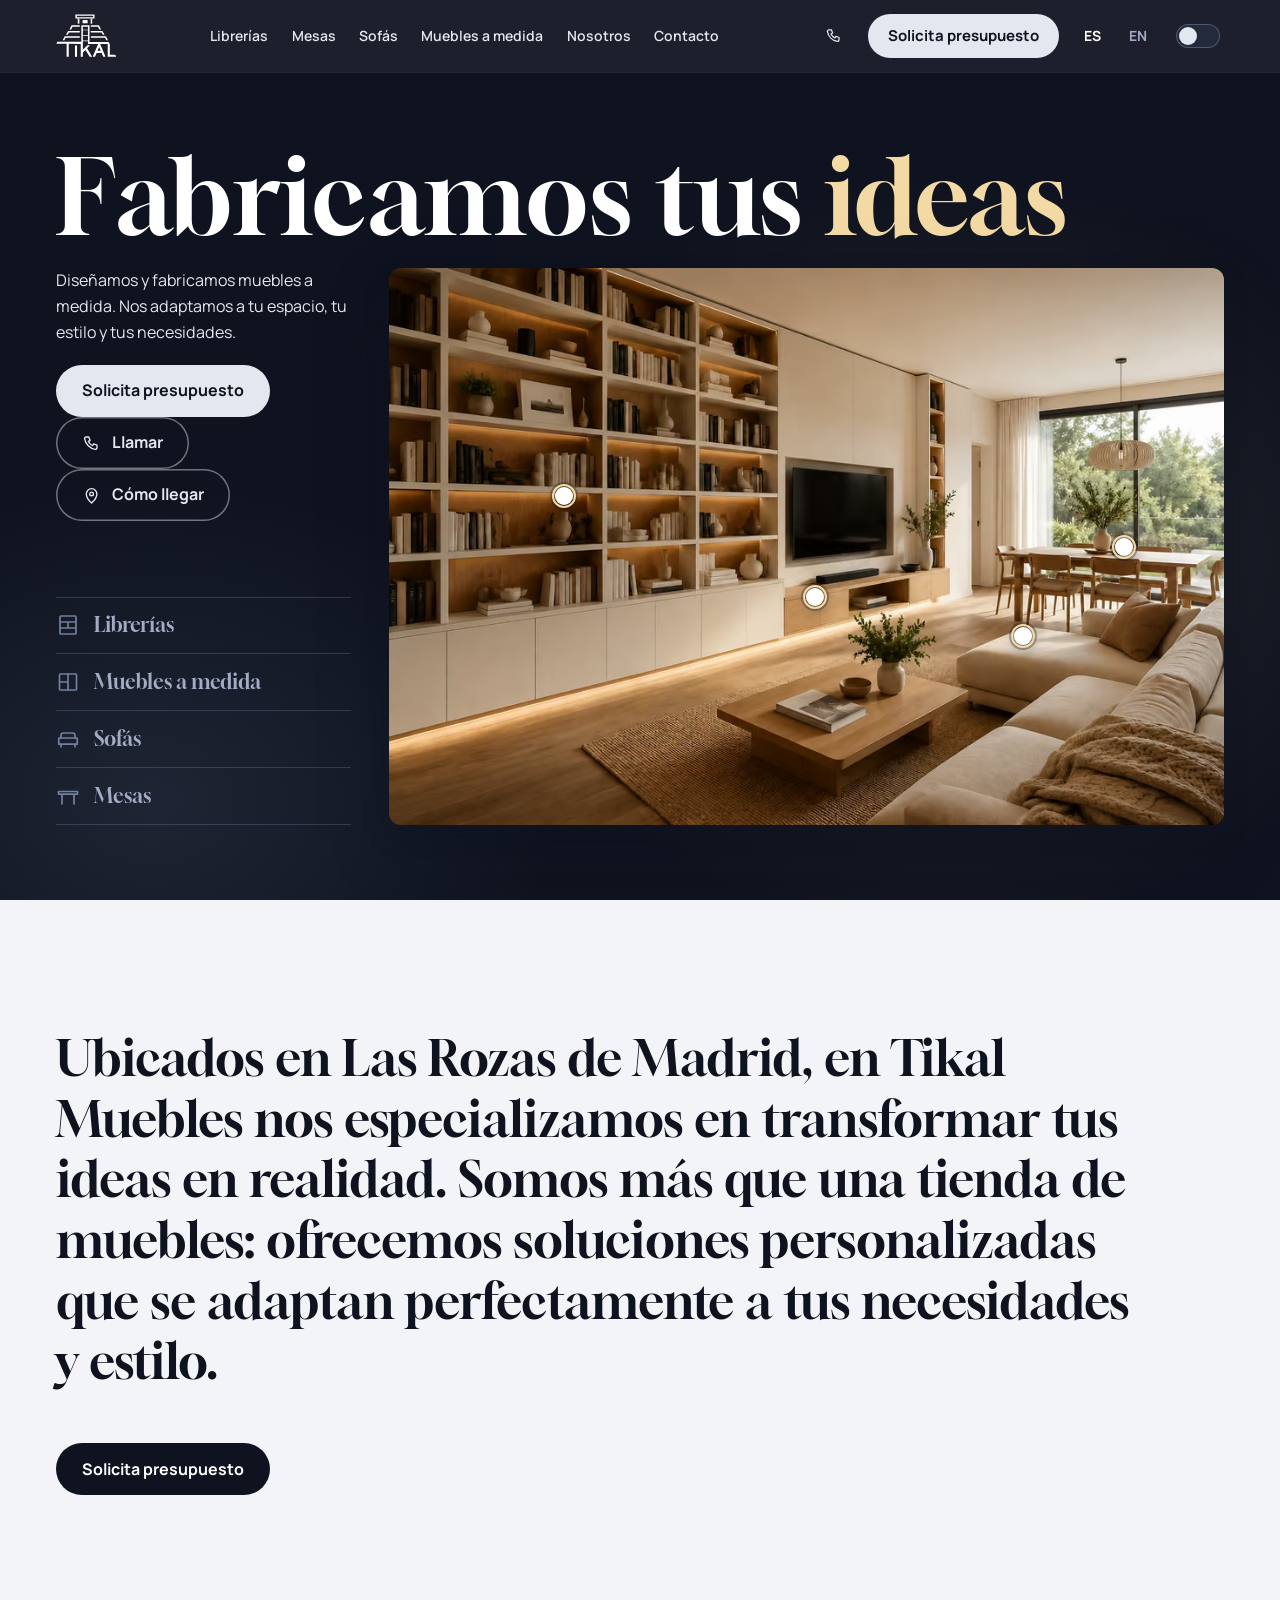
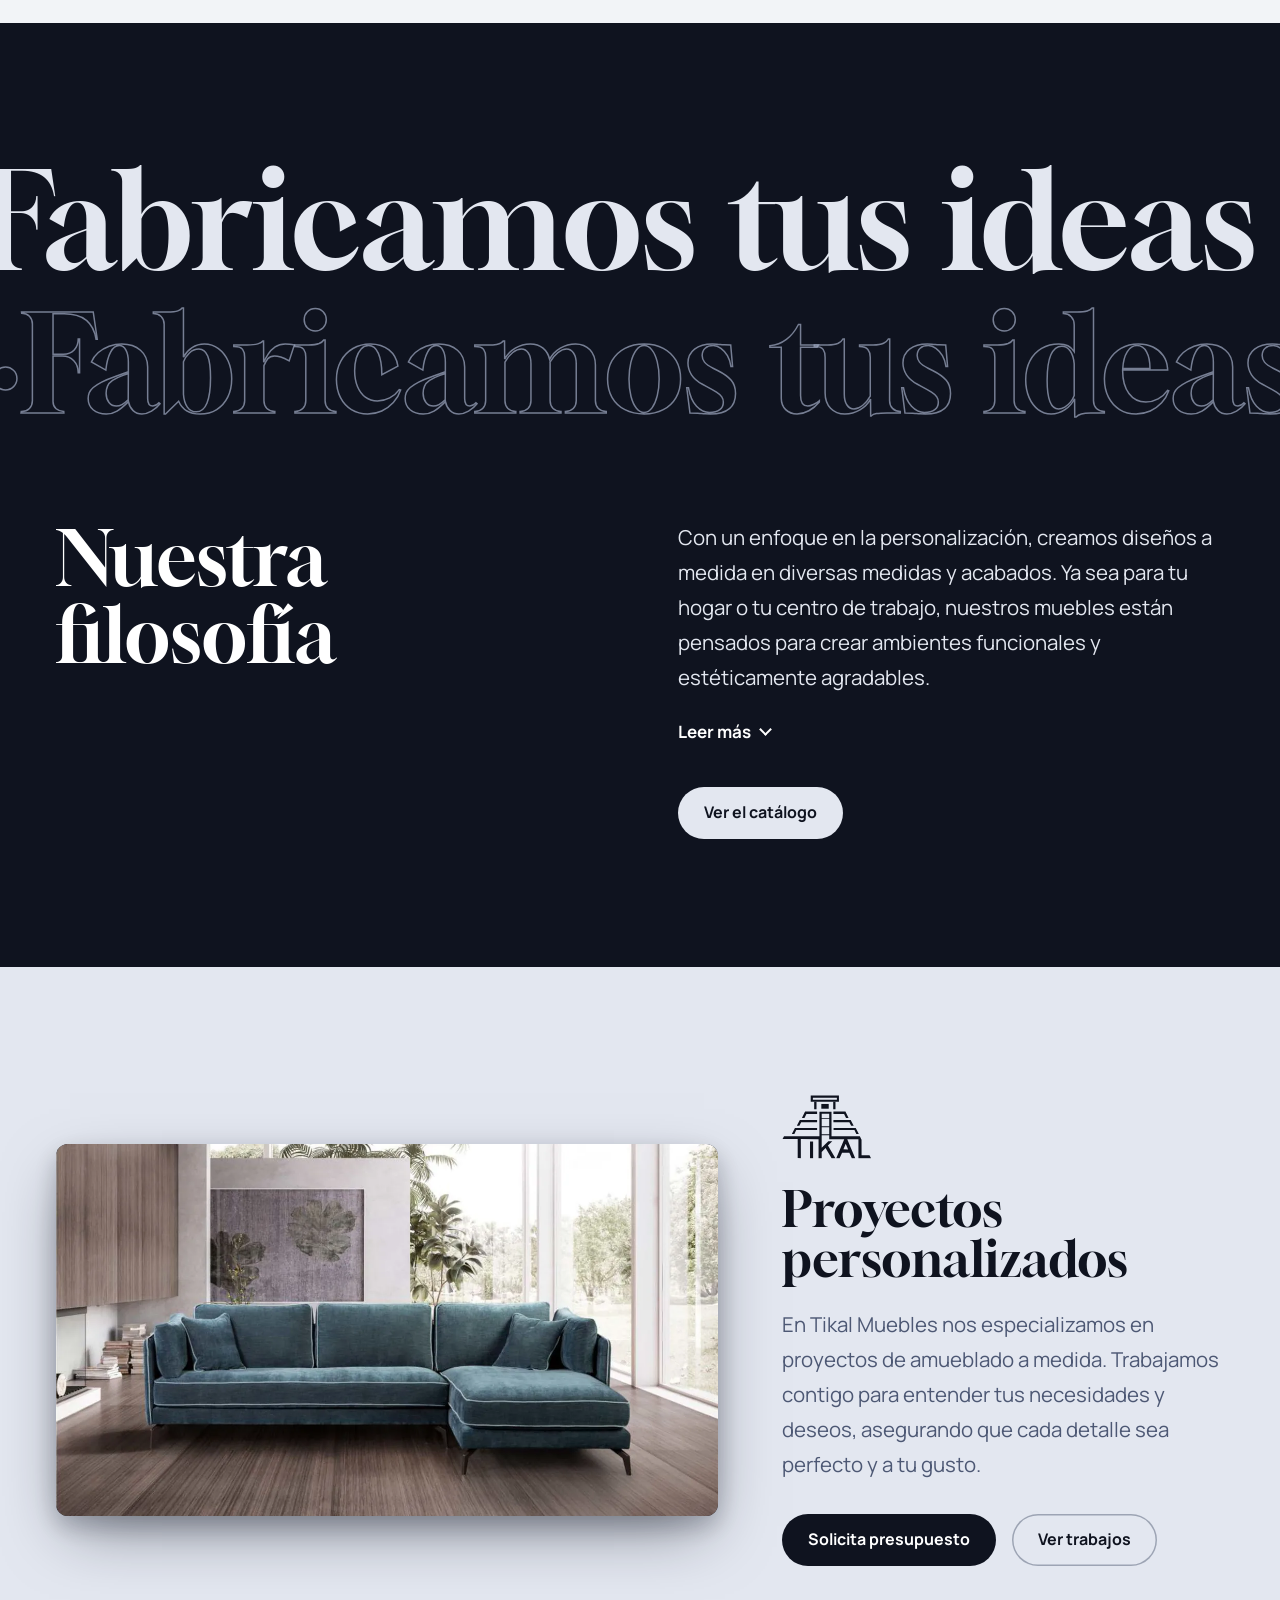
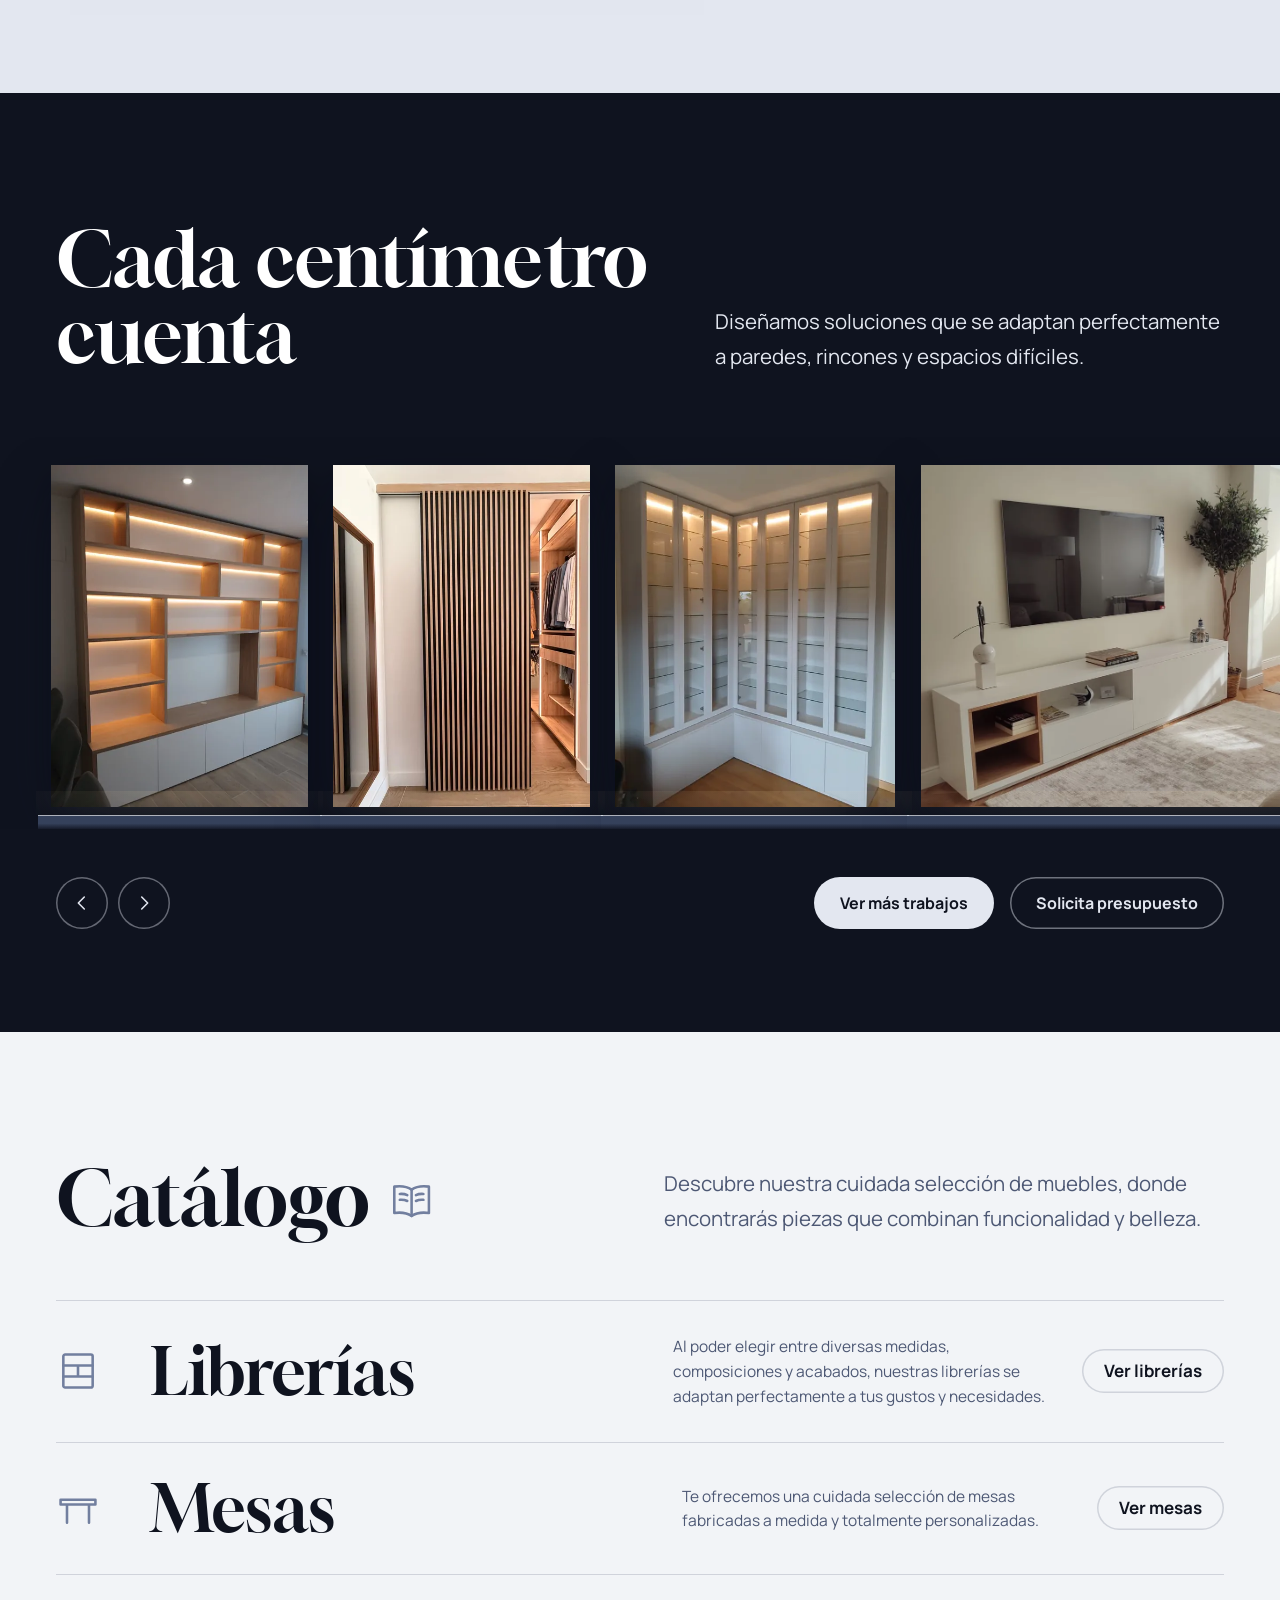
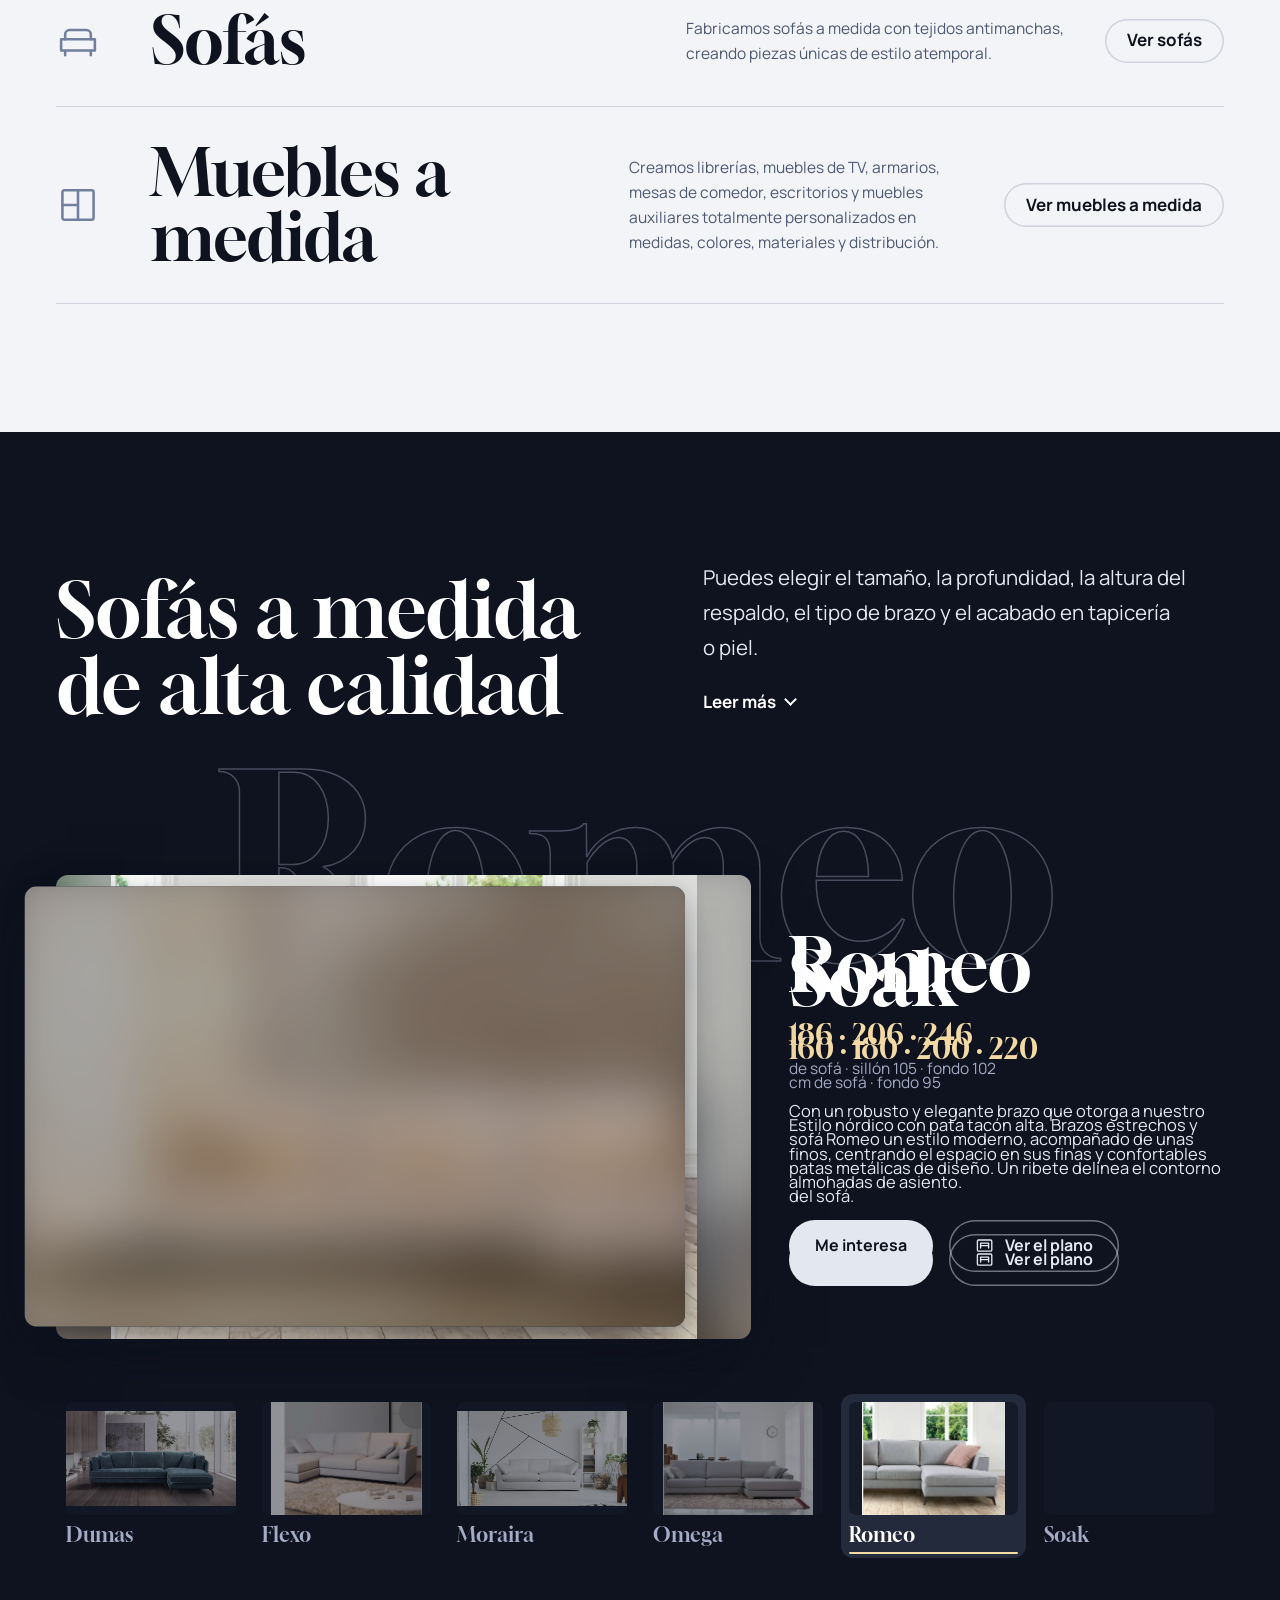
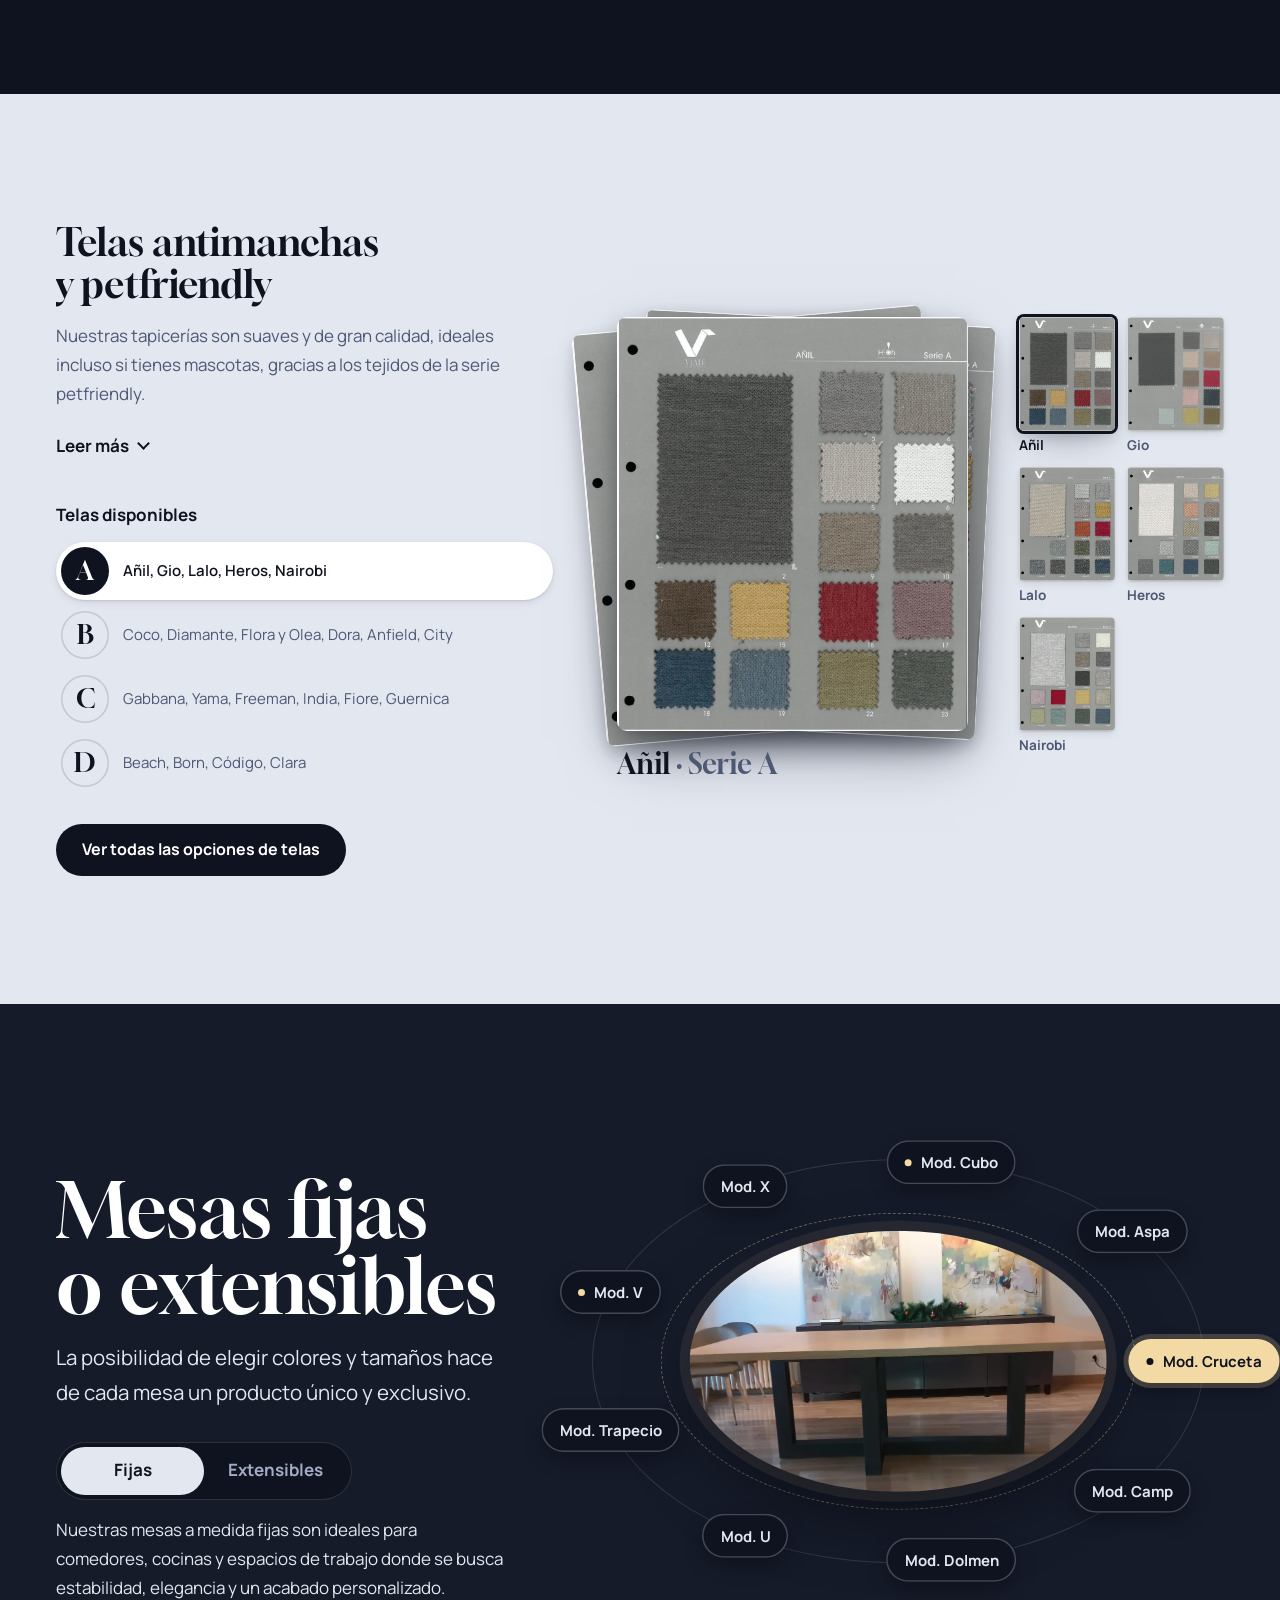
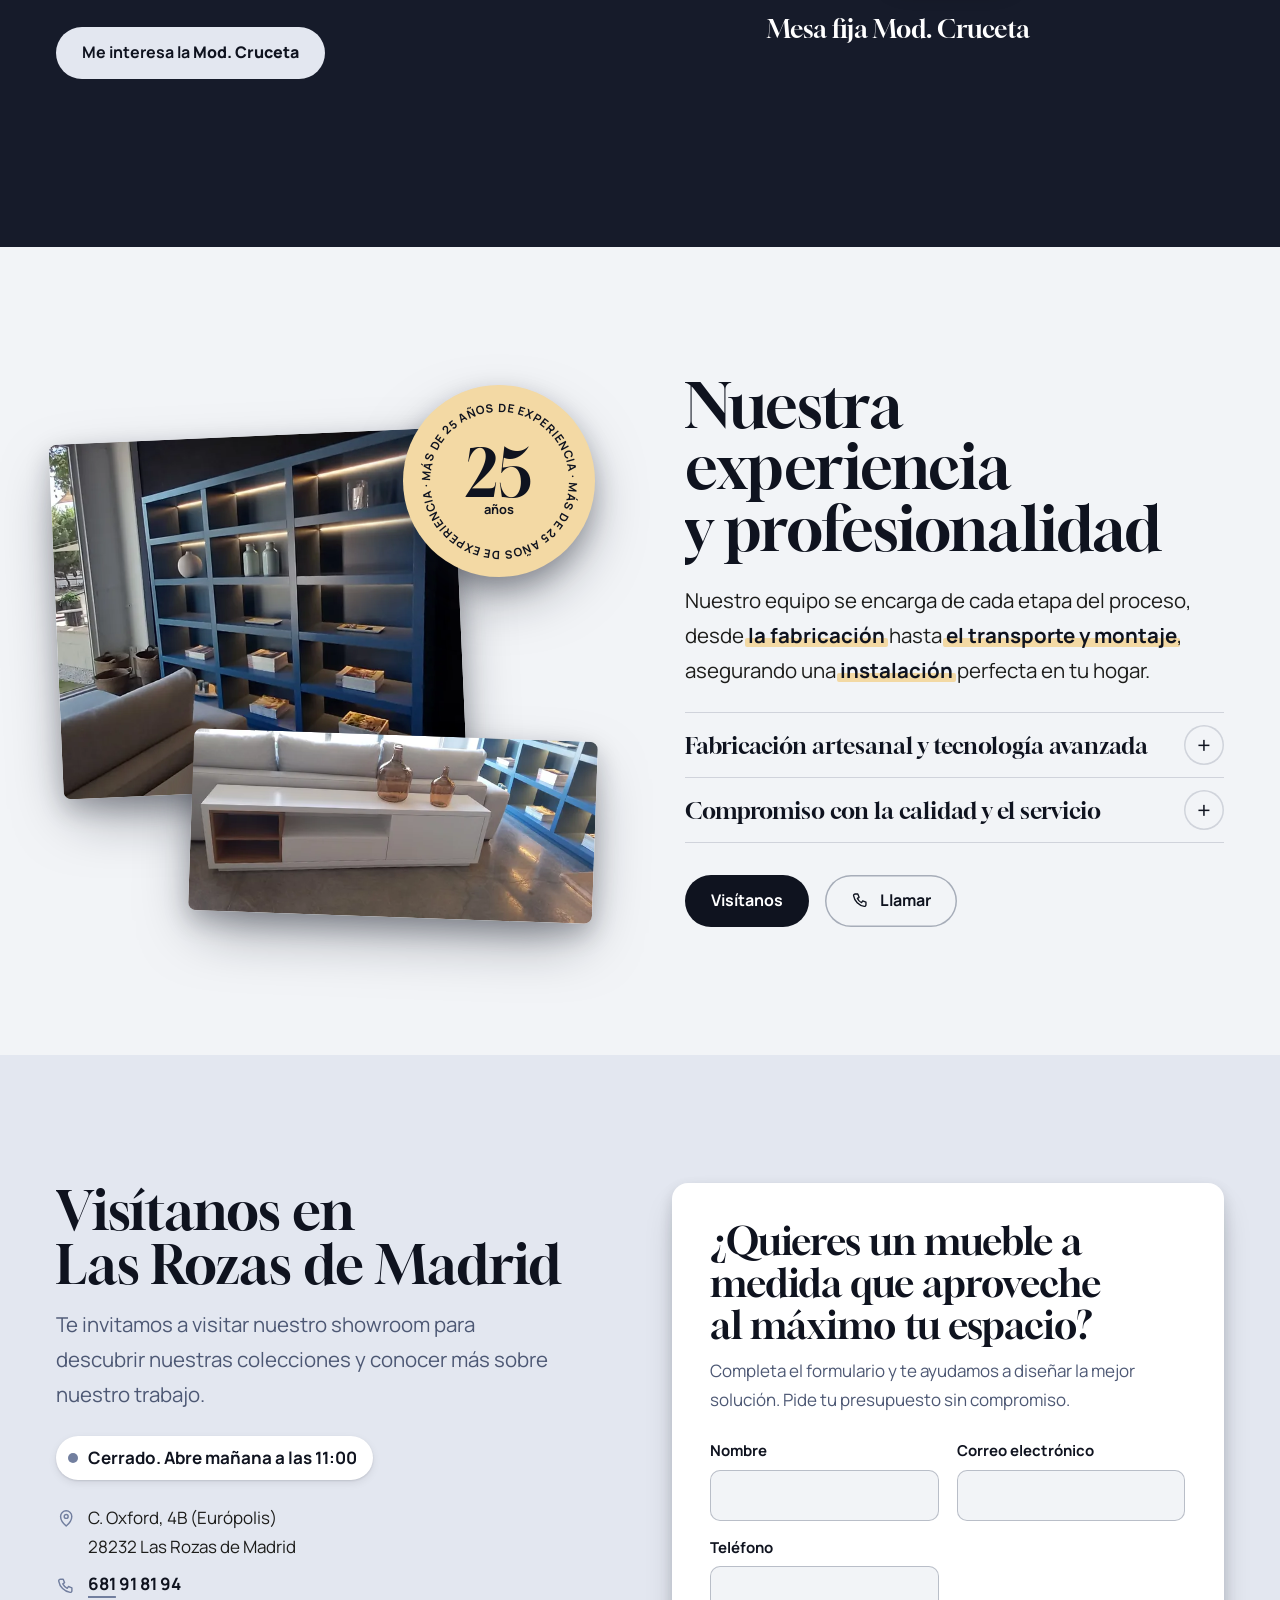
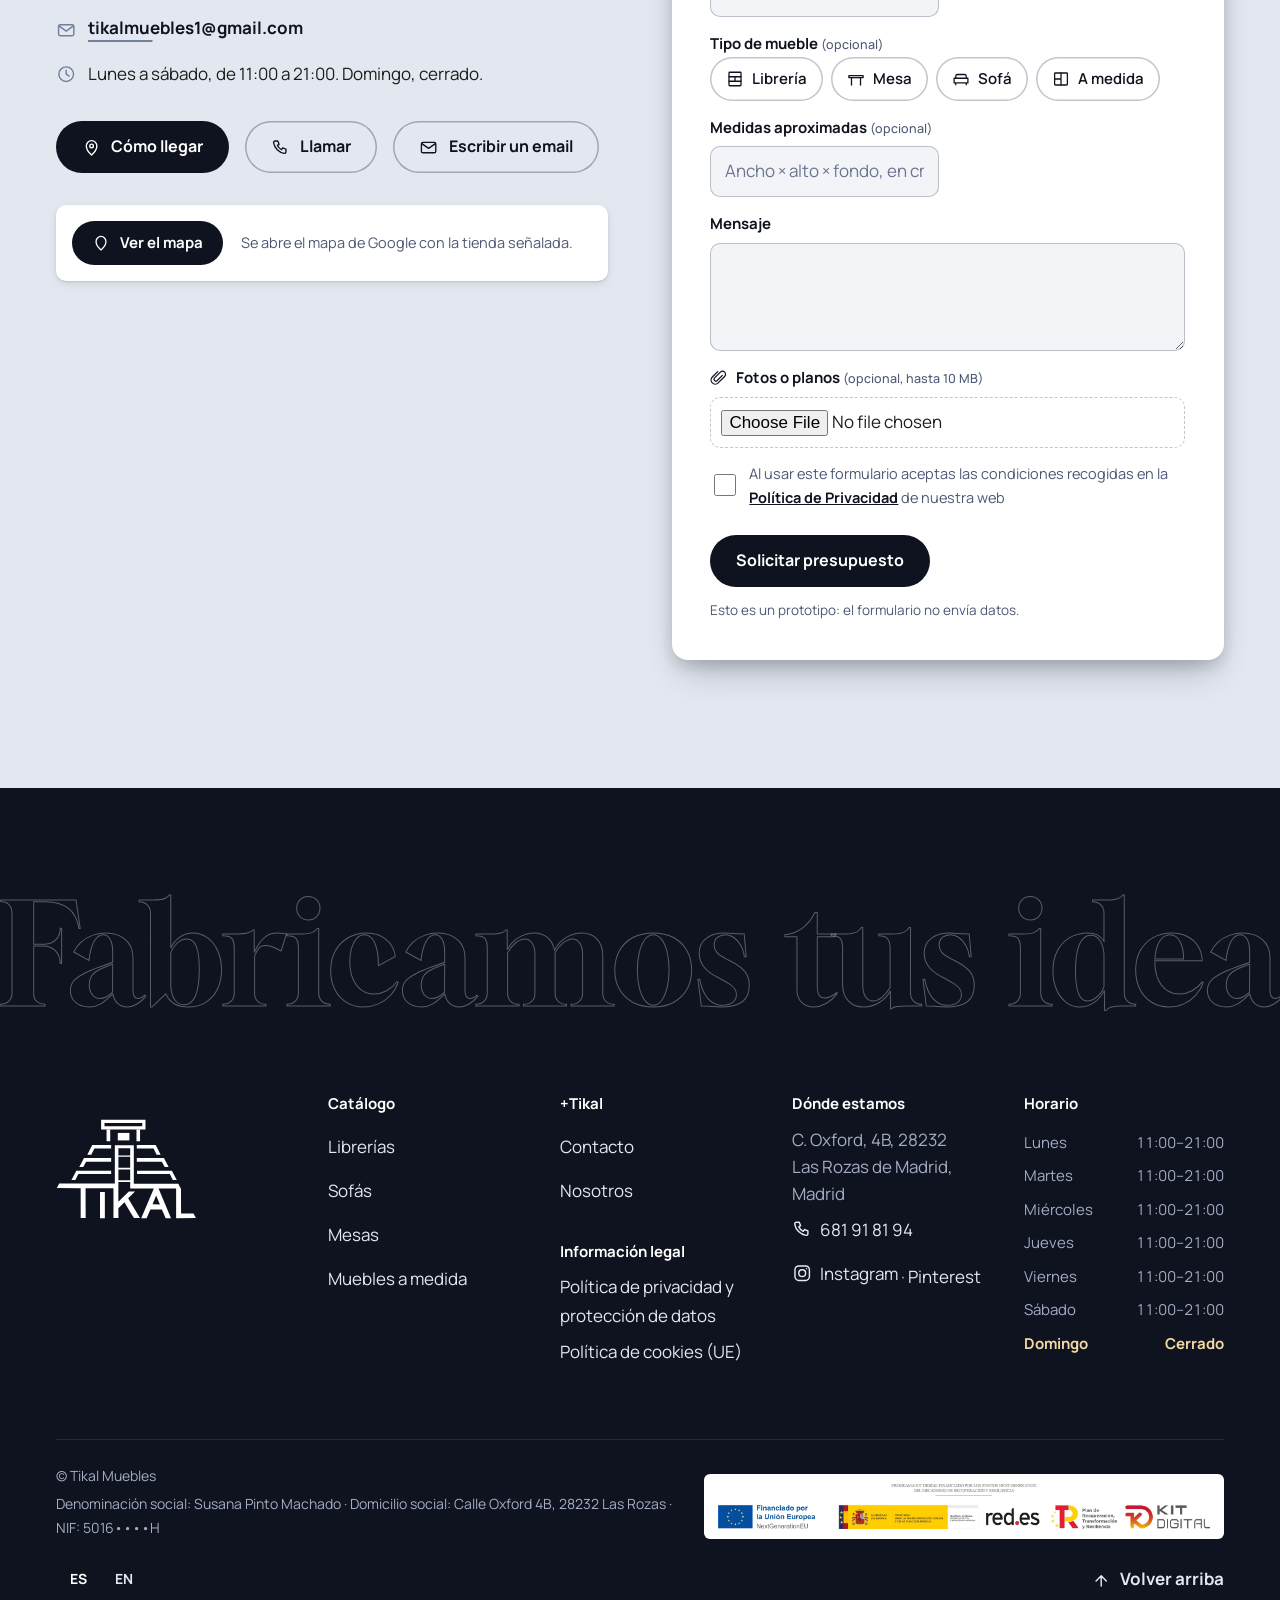
==== commit ffbc902f: "feat: home v3 — hero nuevo, puertas de armario, catálogo y mesas Cambios de la revisión del 8-oct so" ====
--- a/index.html
+++ b/index.html
@@ -41,7 +41,7 @@
 <link rel="preload" href="assets/fonts/manrope.woff2" as="font" type="font/woff2" crossorigin>
 <link rel="preload" as="image" type="image/avif"
   imagesrcset="assets/img/hero-salon-960.avif 960w, assets/img/hero-salon-1440.avif 1440w, assets/img/hero-salon-1920.avif 1920w, assets/img/hero-salon-2560.avif 2560w"
-  imagesizes="(min-aspect-ratio: 4/3) and (min-width: 900px) 86vw, 96vw">
+  imagesizes="(min-aspect-ratio: 4/3) and (min-width: 900px) 72vw, 96vw">
 <link rel="stylesheet" href="assets/css/global.css?v=2">
 <link rel="stylesheet" href="assets/css/home.css?v=2">
 <script type="application/ld+json">
@@ -70,6 +70,7 @@
   <symbol id="i-libreria" viewBox="0 0 24 24"><rect x="4" y="3" width="16" height="18" rx="1"/><path d="M4 9h16M4 15h16M12 9v6"/></symbol>
   <symbol id="i-mesa" viewBox="0 0 24 24"><path d="M2.5 7.5h19v2.6h-19zM6 10.1V20M18 10.1V20"/></symbol>
   <symbol id="i-sofa" viewBox="0 0 24 24"><path d="M5 11V8.4A2.4 2.4 0 0 1 7.4 6h9.2A2.4 2.4 0 0 1 19 8.4V11"/><path d="M2.8 11h18.4v6.2H2.8zM5 17.2v2.6M19 17.2v2.6"/></symbol>
+  <symbol id="i-catalogo" viewBox="0 0 24 24"><path d="M12 6.4C9.8 4.9 6.9 4.4 3.2 4.9v13.4c3.7-.5 6.6 0 8.8 1.5 2.2-1.5 5.1-2 8.8-1.5V4.9c-3.7-.5-6.6 0-8.8 1.5z"/><path d="M12 6.4v13.4M6 8.6c1.5-.1 2.8.1 3.8.6M6 11.6c1.5-.1 2.8.1 3.8.6M14.2 9.2c1-.5 2.3-.7 3.8-.6M14.2 12.2c1-.5 2.3-.7 3.8-.6"/></symbol>
   <symbol id="i-medida" viewBox="0 0 24 24"><rect x="3.5" y="4" width="17" height="16" rx="1"/><path d="M12 4v16M3.5 12h8.5"/></symbol>
   <symbol id="i-izq" viewBox="0 0 24 24"><path d="M14.5 5.5 8 12l6.5 6.5"/></symbol>
   <symbol id="i-der" viewBox="0 0 24 24"><path d="M9.5 5.5 16 12l-6.5 6.5"/></symbol>
@@ -135,36 +136,38 @@
 </div>
 
 <main id="contenido">
-  <!-- ============================ 1 · HERO (su bloque 1): de la idea al mueble ============================ -->
+  <!-- ============================ 1 · HERO (su bloque 1): su lema, con la palabra que cambia al recorrer sus muebles ============================ -->
   <section class="hero" id="inicio" data-hero aria-labelledby="titular">
-    <div class="hero-fondo" aria-hidden="true"><img src="assets/img/hero-salon-960.webp" width="960" height="640" alt="" decoding="async"></div>
     <div class="hero-marco">
-      <figure class="hero-foto" data-lupa>
+      <h1 class="hero-titulo" id="titular"><span class="ht-l1">Fabricamos</span> <span class="ht-l2"><span class="ht-tus">tus</span> <span class="ht-giro"><span class="ht-palabra">ideas</span></span></span></h1>
+      <div class="hero-lado">
+        <p class="entradilla a" style="--d:0">Diseñamos y fabricamos muebles a medida. Nos adaptamos a tu espacio, tu estilo y tus necesidades.</p>
+        <div class="acciones grupo">
+          <a class="btn btn-claro btn-principal a" style="--d:1" href="#contacto"><span>Solicita presupuesto</span></a>
+          <a class="btn btn-hueco a" style="--d:2" href="tel:+34681918194"><svg class="ic" aria-hidden="true"><use href="#i-tel"/></svg><span>Llamar</span></a>
+          <a class="btn btn-hueco a" style="--d:3" href="https://www.google.com/maps/dir/?api=1&amp;destination=C.%20Oxford%204B%2C%2028232%20Las%20Rozas%20de%20Madrid" target="_blank" rel="noopener"><svg class="ic" aria-hidden="true"><use href="#i-mapa"/></svg><span>Cómo llegar</span></a>
+        </div>
+        <ul class="hero-cats" aria-label="Lo que fabricamos">
+          <li class="a" style="--d:4"><a class="hc" href="#catalogo" data-cat="librerias"><svg class="ic" aria-hidden="true"><use href="#i-libreria"/></svg><span>Librerías</span></a></li>
+          <li class="a" style="--d:5"><a class="hc" href="#catalogo" data-cat="muebles"><svg class="ic" aria-hidden="true"><use href="#i-medida"/></svg><span>Muebles a medida</span></a></li>
+          <li class="a" style="--d:6"><a class="hc" href="#sofas" data-cat="sofas"><svg class="ic" aria-hidden="true"><use href="#i-sofa"/></svg><span>Sofás</span></a></li>
+          <li class="a" style="--d:7"><a class="hc" href="#mesas" data-cat="mesas"><svg class="ic" aria-hidden="true"><use href="#i-mesa"/></svg><span>Mesas</span></a></li>
+        </ul>
+      </div>
+      <figure class="hero-foto">
         <picture>
-          <source type="image/avif" srcset="assets/img/hero-salon-960.avif 960w, assets/img/hero-salon-1440.avif 1440w, assets/img/hero-salon-1920.avif 1920w, assets/img/hero-salon-2560.avif 2560w" sizes="(min-aspect-ratio: 4/3) and (min-width: 900px) 86vw, 96vw">
-          <source type="image/webp" srcset="assets/img/hero-salon-960.webp 960w, assets/img/hero-salon-1440.webp 1440w, assets/img/hero-salon-1920.webp 1920w, assets/img/hero-salon-2560.webp 2560w" sizes="(min-aspect-ratio: 4/3) and (min-width: 900px) 86vw, 96vw">
+          <source type="image/avif" srcset="assets/img/hero-salon-960.avif 960w, assets/img/hero-salon-1440.avif 1440w, assets/img/hero-salon-1920.avif 1920w, assets/img/hero-salon-2560.avif 2560w" sizes="(min-aspect-ratio: 4/3) and (min-width: 900px) 72vw, 96vw">
+          <source type="image/webp" srcset="assets/img/hero-salon-960.webp 960w, assets/img/hero-salon-1440.webp 1440w, assets/img/hero-salon-1920.webp 1920w, assets/img/hero-salon-2560.webp 2560w" sizes="(min-aspect-ratio: 4/3) and (min-width: 900px) 72vw, 96vw">
           <img class="hf-real" data-foto src="assets/img/hero-salon-1440.webp" width="1440" height="960" alt="Salón con librería de pared en blanco y roble con luces led, televisión empotrada, sofá rinconera y comedor" fetchpriority="high" decoding="async">
         </picture>
-        <!-- La idea: el boceto de la misma foto. Al cargar se convierte en el mueble; con el cursor, una lupa la enseña -->
-        <div class="hf-boceto" aria-hidden="true"><div class="hf-boceto-in"><img src="assets/img/hero-boceto-1920.webp" width="1920" height="1280" alt="" decoding="async"></div></div>
-        <span class="hf-costura" aria-hidden="true"></span>
-        <div class="lupa" aria-hidden="true"><div class="lupa-in"><img src="assets/img/hero-boceto-1920.webp" width="1920" height="1280" alt="" decoding="async"></div></div>
-        <span class="hf-velo" aria-hidden="true"></span>
+        <!-- La entrada: una puerta de palillería de roble que abre sus lamas -->
+        <div class="hf-lamas" aria-hidden="true"><i style="--k:0"></i><i style="--k:1"></i><i style="--k:2"></i><i style="--k:3"></i><i style="--k:4"></i><i style="--k:5"></i><i style="--k:6"></i><i style="--k:7"></i><i style="--k:8"></i><i style="--k:9"></i><i style="--k:10"></i><i style="--k:11"></i><i style="--k:12"></i><i style="--k:13"></i></div>
         <a class="pin" href="#catalogo" data-cat="librerias" style="--x:21%;--y:41%"><span class="pin-punto"></span><span class="pin-eti">Librerías</span></a>
         <a class="pin" href="#catalogo" data-cat="muebles" style="--x:51%;--y:59%"><span class="pin-punto"></span><span class="pin-eti">Muebles a medida</span></a>
         <a class="pin" href="#sofas" data-cat="sofas" style="--x:76%;--y:66%"><span class="pin-punto"></span><span class="pin-eti">Sofás</span></a>
         <a class="pin pin-izq" href="#mesas" data-cat="mesas" style="--x:88%;--y:50%"><span class="pin-punto"></span><span class="pin-eti">Mesas</span></a>
-        <button class="ver-idea" type="button" aria-pressed="false"><svg class="ic" aria-hidden="true"><use href="#i-lapiz"/></svg><span>Ver la idea</span></button>
       </figure>
-      <div class="hero-texto">
-        <h1 id="titular"><span class="linea"><span class="a">Fabricamos</span></span><span class="linea"><span class="a">tus ideas</span></span></h1>
-        <p class="entradilla a">Diseñamos y fabricamos muebles a medida. Nos adaptamos a tu espacio, tu estilo y tus necesidades.</p>
-        <div class="acciones grupo">
-          <a class="btn btn-claro btn-principal a" href="#contacto"><span>Solicita presupuesto</span></a>
-          <a class="btn btn-hueco a" href="tel:+34681918194"><svg class="ic" aria-hidden="true"><use href="#i-tel"/></svg><span>Llamar</span></a>
-          <a class="btn btn-hueco a" href="https://www.google.com/maps/dir/?api=1&amp;destination=C.%20Oxford%204B%2C%2028232%20Las%20Rozas%20de%20Madrid" target="_blank" rel="noopener"><svg class="ic" aria-hidden="true"><use href="#i-mapa"/></svg><span>Cómo llegar</span></a>
-        </div>
-      </div>
+      <span class="hero-guia" aria-hidden="true"></span>
     </div>
   </section>
 
@@ -195,12 +198,9 @@
   <!-- ============================ 4 · PROYECTOS PERSONALIZADOS (su bloque 4): de la idea al sofá ============================ -->
   <section class="proyectos" id="proyectos" aria-labelledby="t-proyectos">
     <div class="envoltura proyectos-rejilla">
-      <figure class="comparador revelar" data-comparador style="--p:.5">
-        <img class="cmp-real" data-foto src="assets/img/sofa-dumas-1280.webp" srcset="assets/img/sofa-dumas-640.webp 640w, assets/img/sofa-dumas-1280.webp 1280w, assets/img/sofa-dumas-1920.webp 1920w" sizes="(min-width: 1000px) 56vw, 92vw" width="1280" height="720" alt="Sofá Dumas con chaise longue en terciopelo azul" loading="lazy" decoding="async">
-        <div class="cmp-boceto" aria-hidden="true"><div class="cmp-boceto-in"><img src="assets/img/sofa-dumas-boceto-1280.webp" width="1280" height="720" alt="" loading="lazy" decoding="async"></div></div>
-        <span class="cmp-eti cmp-eti-idea" aria-hidden="true">La idea</span><span class="cmp-eti cmp-eti-mueble" aria-hidden="true">El mueble</span>
-        <span class="cmp-asa" aria-hidden="true"><span><svg class="ic"><use href="#i-izq"/></svg><svg class="ic"><use href="#i-der"/></svg></span></span>
-        <input class="cmp-rango" type="range" min="0" max="100" value="50" aria-label="Comparar la idea con el sofá terminado">
+      <figure class="armario" data-armario>
+        <div class="armario-foto"><img data-foto src="assets/img/sofa-dumas-1280.webp" srcset="assets/img/sofa-dumas-640.webp 640w, assets/img/sofa-dumas-1280.webp 1280w, assets/img/sofa-dumas-1920.webp 1920w" sizes="(min-width: 1000px) 56vw, 92vw" width="1280" height="720" alt="Sofá Dumas con chaise longue en terciopelo azul" loading="lazy" decoding="async"></div>
+        <span class="hoja p-iz" aria-hidden="true"></span><span class="hoja p-de" aria-hidden="true"></span>
       </figure>
       <div class="proyectos-texto revelar">
         <svg class="proyectos-logo sube" aria-hidden="true"><use href="#logo-tikal"/></svg>
@@ -250,7 +250,7 @@
   <section class="catalogo" id="catalogo" aria-labelledby="t-catalogo">
     <div class="envoltura">
       <div class="catalogo-cabeza revelar">
-        <h2 class="titular" id="t-catalogo"><span class="linea"><span>Catálogo</span></span></h2>
+        <h2 class="titular" id="t-catalogo"><span class="linea"><span>Catálogo<svg class="ic cat-titulo-ic" aria-hidden="true" focusable="false"><use href="#i-catalogo"/></svg></span></span></h2>
         <p class="entrada sube" style="--d:1">Descubre nuestra cuidada selección de muebles, donde encontrarás piezas que combinan funcionalidad y belleza.</p>
       </div>
       <ul class="indice">
--- a/assets/css/global.css
+++ b/assets/css/global.css
@@ -231,8 +231,10 @@
 .visor::backdrop { background: transparent; }
 .visor[open] { display: grid; grid-template-rows: 1fr auto; }
 .v-escena { position: relative; display: flex; align-items: center; justify-content: center; min-height: 0; padding: clamp(56px, 7svh, 88px) clamp(12px, 6vw, 120px) 8px; }
-.v-foto { max-width: 100%; max-height: 100%; width: auto; height: auto; object-fit: contain; border-radius: 6px; box-shadow: var(--sombra-flotante); animation: v-entra .55s var(--muelle); }
-@keyframes v-entra { from { opacity: 0; transform: translateY(14px) scale(.97); } }
+.v-foto { max-width: 100%; max-height: 100%; width: auto; height: auto; object-fit: contain; border-radius: 6px; box-shadow: var(--sombra-flotante); }
+/* al pasar de foto: sin saltos, un fundido corto (la siguiente ya está cargada) */
+.v-foto.cambia { animation: v-cambia .28s ease-out; }
+@keyframes v-cambia { from { opacity: .2; } }
 .v-pie { display: flex; align-items: center; justify-content: space-between; gap: 16px; padding: 12px clamp(12px, 6vw, 120px) calc(16px + env(safe-area-inset-bottom)); }
 .v-titulo { font: 600 clamp(15px, 1.1vw, 18px)/1.4 var(--f-texto); max-width: 60ch; }
 .v-cuenta { font-variant-numeric: tabular-nums; color: var(--pizarra-clara); white-space: nowrap; }
--- a/assets/css/home.css
+++ b/assets/css/home.css
@@ -16,30 +16,37 @@
 :is(.filosofia, .trabajos, .sofas, .mesas) .btn:focus-visible { outline-color: var(--cal); }
 
 /* =====================================================================
-   1 · HERO · «Fabricamos tus ideas», hecho visible. La foto llega como el
-   boceto de la idea y una costura de luz la convierte en el mueble. Con
-   el cursor, una lupa enseña la idea debajo; nada se inclina ni se mueve
-   con el cursor. Sus etiquetas señalan cada mueble y llevan a su bloque.
+   1 · HERO · su titular gigante, con la palabra final que cambia al
+   ritmo de un recorrido por los muebles de su foto (librerías, muebles,
+   sofás, mesas… ideas). En escritorio, su lista de categorías se une a
+   cada mueble con una línea de luz. Al cargar, una puerta de palillería
+   de roble abre sus lamas y deja ver el salón. La foto no se mueve.
    ===================================================================== */
 .hero {
   --alto: calc(100vh - var(--cab-h));
   --hp: clamp(12px, 2.4vh, 36px);
   position: relative; isolation: isolate; overflow: clip;
   min-height: var(--alto); display: grid; place-items: center;
-  background: var(--noche); color: var(--cal);
+  background: radial-gradient(55% 65% at 74% 58%, rgba(243, 217, 164, .1), transparent 70%), radial-gradient(45% 55% at 12% 88%, rgba(114, 127, 159, .16), transparent 70%), var(--noche);
+  color: var(--cal);
 }
 @supports (height: 100svh) { .hero { --alto: calc(100svh - var(--cab-h)); --hp: clamp(12px, 2.4svh, 36px); } }
-/* su propia foto, difuminada, prolonga el salón por los lados */
-.hero-fondo { position: absolute; inset: 0; z-index: -1; overflow: clip; }
-.hero-fondo img { width: 100%; height: 100%; object-fit: cover; filter: blur(44px) saturate(1.15); transform: scale(1.3); opacity: .6; }
-.hero-fondo::after { content: ""; position: absolute; inset: 0; background: radial-gradient(110% 85% at 55% 42%, rgba(15, 19, 31, .3), rgba(15, 19, 31, .9) 70%), linear-gradient(180deg, rgba(15, 19, 31, .2), rgba(15, 19, 31, .6)); }
 
 /* Vertical (móvil y tableta): titular · foto · entradilla · botones */
 .hero-marco { position: relative; width: 100%; min-height: var(--alto); display: grid; grid-template-columns: minmax(0, 1fr); grid-template-areas: "titulo" "foto" "entradilla" "acciones"; align-content: space-evenly; row-gap: clamp(12px, 2.2vh, 26px); padding: var(--hp) 0; }
-.hero-texto { display: contents; }
-.hero h1 { grid-area: titulo; padding-inline: var(--margen); font: 400 clamp(38px, min(16vw, 8vh), 104px)/.96 var(--f-titular); color: var(--blanco); letter-spacing: 0; }
-.hero h1 .linea { padding-bottom: .12em; margin-bottom: -.12em; }
-.hero-foto { --fw: min(100vw, (var(--alto) - 370px) * 1.5); grid-area: foto; justify-self: center; position: relative; width: var(--fw); min-width: min(100vw, 250px); aspect-ratio: 3 / 2; margin: 0; overflow: clip; background: var(--noche-2); --d: clamp(130px, 16vw, 270px); }
+.hero-lado { display: contents; }
+.hero-cats, .hero-guia { display: none; }
+.hero-titulo { grid-area: titulo; padding-inline: var(--margen); font: 400 clamp(38px, min(15vw, 8vh), 104px)/.96 var(--f-titular); color: var(--blanco); letter-spacing: 0; }
+.ht-l1 { display: block; }
+.ht-l2 { display: inline-block; white-space: nowrap; }
+.ht-ch { display: inline-block; }
+.ht-giro { position: relative; display: inline-block; vertical-align: top; overflow-x: visible; overflow-y: clip; padding: .14em 0 .12em; margin: -.14em 0 -.12em; }
+.ht-palabra { display: inline-block; color: var(--led); }
+.ht-palabra.sale-p { position: absolute; left: 0; top: .14em; animation: palabra-sale .5s var(--salida) forwards; }
+.ht-palabra.entra-p { animation: palabra-entra .85s var(--muelle-suave) both; }
+@keyframes palabra-sale { to { opacity: 0; transform: translateY(-105%); } }
+@keyframes palabra-entra { from { opacity: 0; transform: translateY(105%); } }
+.hero-foto { --fw: min(100vw, (var(--alto) - 370px) * 1.5); grid-area: foto; justify-self: center; position: relative; width: var(--fw); min-width: min(100vw, 250px); aspect-ratio: 3 / 2; margin: 0; overflow: clip; background: var(--noche-2); }
 .hero-foto img { width: 100%; height: 100%; }
 .hero .entradilla { grid-area: entradilla; padding-inline: var(--margen); max-width: calc(34em + 2 * var(--margen)); font-size: clamp(15px, min(4.6vw, 2.15vh), 20px); line-height: 1.6; color: var(--cal); }
 .hero .acciones { grid-area: acciones; padding-inline: var(--margen); gap: 10px 12px; }
@@ -49,70 +56,70 @@
 /* Móvil apaisado: texto a la izquierda, foto a la derecha */
 @media (max-height: 500px) and (orientation: landscape) {
   .hero-marco { grid-template-columns: minmax(0, 1fr) auto; grid-template-areas: "titulo foto" "entradilla foto" "acciones foto"; align-content: center; column-gap: clamp(16px, 3vw, 32px); row-gap: 10px; padding: var(--hp) var(--margen); }
-  .hero h1, .hero .entradilla, .hero .acciones { padding-inline: 0; }
-  .hero h1 { align-self: end; font-size: clamp(26px, min(9vh, 5.6vw), 50px); }
+  .hero-titulo, .hero .entradilla, .hero .acciones { padding-inline: 0; }
+  .hero-titulo { align-self: end; font-size: clamp(26px, min(9vh, 5.6vw), 50px); }
   .hero .entradilla { font-size: 13.5px; line-height: 1.5; }
   .hero-foto { --fw: min(50vw, (var(--alto) - 2 * var(--hp)) * 1.5); grid-row: 1 / -1; align-self: center; border-radius: 8px; }
   .hero .acciones { gap: 8px 10px; }
   .hero .acciones .btn { min-height: 44px; padding: 0 16px; font-size: 14.5px; }
 }
 
-/* Escritorio y tableta apaisada: la foto tan grande como cabe entera; el texto, sobre su parte baja */
+/* Escritorio y tableta apaisada: el titular gigante arriba, en una línea; debajo, su columna y la foto entera */
 @media (min-width: 900px) and (min-aspect-ratio: 4/3) and (min-height: 501px) {
-  .hero-marco { --fw: min(100vw - 2 * var(--margen), (var(--alto) - 2 * var(--hp)) * 1.5); display: block; width: var(--fw); min-height: 0; padding: 0; margin-block: var(--hp); }
+  .hero-marco {
+    --tt: min(8.1vw, 14vh); --col: clamp(260px, 23vw, 440px); --gap: clamp(28px, 3vw, 60px); --gapv: clamp(14px, 2.4vh, 32px);
+    --fw: min(100vw - 2 * var(--margen) - var(--col) - var(--gap), (var(--alto) - 2 * var(--hp) - var(--tt) * .96 - var(--gapv)) * 1.5);
+    grid-template-columns: var(--col) var(--fw); grid-template-areas: "titulo titulo" "lado foto";
+    justify-content: center; align-content: center; column-gap: var(--gap); row-gap: var(--gapv); padding: var(--hp) var(--margen);
+  }
+  .hero-titulo { padding: 0; font-size: var(--tt); white-space: nowrap; }
+  .ht-l1 { display: inline-block; }
+  .hero-lado { grid-area: lado; display: flex; flex-direction: column; gap: clamp(14px, 2.2vh, 26px); min-width: 0; }
+  .hero .entradilla { padding: 0; font-size: clamp(15px, .55vw + 9px, 19px); }
+  .hero .acciones { padding: 0; }
+  .hero-cats { display: block; margin-top: auto; border-top: 1px solid rgba(163, 172, 196, .22); }
   .hero-foto { --fw: inherit; width: 100%; min-width: 0; border-radius: 12px; }
-  .hero-texto {
-    position: absolute; z-index: 2; left: 0; right: 0; bottom: 0; display: grid;
-    grid-template-columns: minmax(0, 1fr) auto; grid-template-areas: "titulo titulo" "entradilla acciones"; align-items: end;
-    gap: calc(var(--fw) * .012) calc(var(--fw) * .03);
-    padding: calc(var(--fw) * .1) calc(var(--fw) * .034) calc(var(--fw) * .03);
-    border-radius: 0 0 12px 12px; pointer-events: none;
-    background: linear-gradient(0deg, rgba(15, 19, 31, .92), rgba(15, 19, 31, .78) 42%, rgba(15, 19, 31, 0));
-  }
-  .hero-texto > * { pointer-events: auto; }
-  .hero h1 { padding: 0; font-size: calc(var(--fw) * .074); white-space: nowrap; }
-  .hero h1 .linea { display: inline-block; vertical-align: top; }
-  .hero h1 .linea:first-child { margin-right: .24em; }
-  .hero .entradilla { padding: 0; max-width: 30em; font-size: clamp(15px, var(--fw) * .0132, 23px); }
-  .hero .acciones { padding: 0; flex-wrap: nowrap; }
-  .hero .acciones .btn { min-height: clamp(46px, var(--fw) * .04, 64px); padding: 0 clamp(18px, var(--fw) * .018, 32px); font-size: clamp(15px, var(--fw) * .0118, 20px); }
-}
-
-/* La idea: el boceto (capa aparte, misma encuadre) y la costura de luz que lo convierte en mueble */
-.hf-boceto { position: absolute; inset: 0; z-index: 1; overflow: hidden; transform: translateX(100%); }
-.hf-boceto-in { position: absolute; inset: 0; transform: translateX(-100%); }
-.hf-costura { position: absolute; inset: 0; z-index: 2; pointer-events: none; opacity: 0; }
-.hf-costura::before { content: ""; position: absolute; top: 0; bottom: 0; left: -1px; width: 3px; background: var(--led); box-shadow: 0 0 18px 4px rgba(243, 217, 164, .75), 0 0 60px 14px rgba(243, 217, 164, .3); }
-.hf-velo { position: absolute; inset: 0; z-index: 1; pointer-events: none; background: linear-gradient(180deg, rgba(15, 19, 31, .28), rgba(15, 19, 31, 0) 22%); }
-.pre .hf-boceto, .pre .hf-boceto-in { transform: none; }
-.entra .hf-boceto { animation: destapar 2s cubic-bezier(.65, 0, .25, 1) .45s both; }
-.entra .hf-boceto-in { animation: destapar-in 2s cubic-bezier(.65, 0, .25, 1) .45s both; }
-.entra .hf-costura { animation: costura-ida 2s cubic-bezier(.65, 0, .25, 1) .45s both; }
-/* «Ver la idea» tapa la foto con el boceto; al volver, la costura lo destapa otra vez */
-.hero.vuelta .hf-boceto { animation: destapar 1.4s cubic-bezier(.65, 0, .25, 1) both; }
-.hero.vuelta .hf-boceto-in { animation: destapar-in 1.4s cubic-bezier(.65, 0, .25, 1) both; }
-.hero.vuelta .hf-costura { animation: costura-ida 1.4s cubic-bezier(.65, 0, .25, 1) both; }
-.hero.idea .hf-boceto { animation: tapar 1.4s cubic-bezier(.65, 0, .25, 1) both; }
-.hero.idea .hf-boceto-in { animation: tapar-in 1.4s cubic-bezier(.65, 0, .25, 1) both; }
-.hero.idea .hf-costura { animation: costura-vuelta 1.4s cubic-bezier(.65, 0, .25, 1) both; }
-@keyframes destapar { from { transform: none; } to { transform: translateX(100%); } }
-@keyframes destapar-in { from { transform: none; } to { transform: translateX(-100%); } }
-@keyframes tapar { from { transform: translateX(100%); } to { transform: none; } }
-@keyframes tapar-in { from { transform: translateX(-100%); } to { transform: none; } }
-@keyframes costura-ida { 0% { transform: none; opacity: 0; } 4%, 94% { opacity: 1; } 100% { transform: translateX(100%); opacity: 0; } }
-@keyframes costura-vuelta { 0% { transform: translateX(100%); opacity: 0; } 5%, 94% { opacity: 1; } 100% { transform: none; opacity: 0; } }
-
-/* La lupa: un círculo que enseña la idea bajo el cursor (la foto no se mueve) */
-.lupa { position: absolute; z-index: 1; left: 0; top: 0; width: var(--d); height: var(--d); border-radius: 50%; overflow: hidden; opacity: 0; pointer-events: none; transition: opacity .3s ease; box-shadow: 0 0 0 2px var(--led), 0 0 0 9px rgba(243, 217, 164, .16), var(--sombra-flotante); will-change: transform; }
-.lupa.on { opacity: 1; }
-.lupa-in { position: absolute; left: 0; top: 0; }
-.lupa-in img { width: 100%; height: 100%; }
-.lupa::after { content: "La idea"; position: absolute; left: 50%; bottom: 12%; transform: translateX(-50%); padding: 5px 11px; border-radius: 999px; background: var(--led); color: var(--noche); font: 700 12.5px/1 var(--f-texto); white-space: nowrap; }
-.hero.idea .lupa::after { content: "El mueble"; }
+  .hero-guia { display: block; }
+}
+/* cuando no hay alto para la lista, se queda la foto con sus etiquetas */
+@media (min-width: 900px) and (max-width: 1199px) and (max-height: 820px) { .hero-cats, .hero-guia { display: none; } }
+
+/* Su lista de categorías: cada una se enciende con su mueble */
+.hero-cats li { border-bottom: 1px solid rgba(163, 172, 196, .22); }
+.hc { position: relative; display: flex; align-items: center; gap: 14px; min-height: clamp(46px, 6.2vh, 64px); padding: 4px 0; color: var(--pizarra-clara); text-decoration: none; font: 400 clamp(19px, 1.1vw + 6px, 30px)/1.1 var(--f-titular); transition: color .25s ease; -webkit-tap-highlight-color: transparent; }
+.hc .ic { width: 24px; height: 24px; color: var(--pizarra); transition: transform .55s var(--muelle), color .25s ease; }
+.hc span { transition: transform .6s var(--muelle); }
+.hc:hover span, .hc.activo span { transform: translateX(6px); }
+.hc::after { content: ""; position: absolute; left: 0; right: 0; bottom: -1px; height: 2px; background: var(--led); transform: scaleX(0); transform-origin: 0 50%; transition: transform .65s var(--salida); }
+.hc:hover, .hc:focus-visible, .hc.activo { color: var(--blanco); }
+.hc:hover .ic, .hc:focus-visible .ic, .hc.activo .ic { color: var(--led); transform: rotate(-10deg) scale(1.15); }
+.hc.activo::after { transform: scaleX(1); }
+.hc:focus-visible { outline: 2px solid var(--cal); outline-offset: 2px; border-radius: 3px; }
+.hc:active { transform: translateX(3px); }
+/* la línea de luz que une la categoría con su mueble en la foto */
+.hero-guia { position: absolute; z-index: 4; left: 0; top: 0; width: 1px; height: 2px; margin-top: -1px; background: var(--led); box-shadow: 0 0 10px 1px rgba(243, 217, 164, .65); transform-origin: 0 50%; opacity: 0; pointer-events: none; transition: transform .85s var(--muelle-suave), opacity .3s ease; }
+.hero-guia.on { opacity: 1; }
+.hero-guia.sin-t { transition: none; }
+
+/* La puerta de palillería: lamas de roble que se abren y dejan ver el salón (solo en la entrada) */
+.hf-lamas { position: absolute; inset: 0; z-index: 2; display: none; gap: 3px; perspective: 1400px; pointer-events: none; }
+.pre .hf-lamas, .entra .hf-lamas { display: flex; }
+.hf-lamas i {
+  flex: 1; transform-origin: 50% 50%; backface-visibility: hidden;
+  background:
+    linear-gradient(90deg, rgba(255, 236, 205, .22) 0 1.5px, transparent 1.5px calc(100% - 3px), rgba(40, 22, 10, .4) calc(100% - 3px)),
+    repeating-linear-gradient(177deg, rgba(70, 40, 18, .12) 0 1px, transparent 1px 7px),
+    linear-gradient(180deg, #b88757, #9a6a41 46%, #b4824f 78%, #a2724a);
+  box-shadow: 0 0 18px rgba(0, 0, 0, .35);
+}
+.hf-lamas i:nth-child(3n) { filter: brightness(1.06); }
+.hf-lamas i:nth-child(4n + 1) { filter: brightness(.94) saturate(1.05); }
+.entra .hf-lamas i { animation: abrir-lama 1.05s cubic-bezier(.55, 0, .25, 1) calc(.6s + var(--k) * 55ms) both; }
+@keyframes abrir-lama { 0% { transform: none; } 82% { opacity: 1; } 100% { transform: rotateY(88deg); opacity: 0; } }
 
 /* Sus etiquetas: un punto que late sobre cada mueble */
 .pin { position: absolute; z-index: 3; left: var(--x); top: var(--y); width: 44px; height: 44px; margin: -22px 0 0 -22px; display: grid; place-items: center; border-radius: 50%; text-decoration: none; -webkit-tap-highlight-color: transparent; }
-.pin-punto { position: relative; width: 18px; height: 18px; border-radius: 50%; background: var(--blanco); box-shadow: 0 0 0 5px rgba(15, 19, 31, .3), 0 4px 14px rgba(15, 19, 31, .45); transition: transform .5s var(--muelle); }
+.pin-punto { position: relative; width: 18px; height: 18px; border-radius: 50%; background: var(--blanco); box-shadow: 0 0 0 5px rgba(15, 19, 31, .3), 0 4px 14px rgba(15, 19, 31, .45); transition: transform .5s var(--muelle), background-color .25s ease; }
 .pin-punto::after { content: ""; position: absolute; inset: -3px; border-radius: 50%; border: 2px solid var(--led); animation: latir 2.4s cubic-bezier(.2, .6, .35, 1) infinite; }
 @keyframes latir { from { transform: scale(1); opacity: .95; } to { transform: scale(2.9); opacity: 0; } }
 .hero-fuera .pin-punto::after { animation-play-state: paused; }
@@ -124,31 +131,18 @@
 .pin-izq .pin-eti { left: auto; right: calc(100% - 4px); bottom: auto; top: 50%; transform: translate(10px, -50%) scale(.8); transform-origin: 100% 50%; }
 .pin-izq:hover .pin-eti, .pin-izq:focus-visible .pin-eti, .pin-izq.activo .pin-eti { transform: translate(0, -50%) scale(1); }
 
-.ver-idea { position: absolute; z-index: 3; top: clamp(10px, 1.6vw, 22px); right: clamp(10px, 1.6vw, 22px); display: inline-flex; align-items: center; gap: 8px; min-height: 44px; padding: 0 16px 0 14px; border-radius: 999px; background: rgba(15, 19, 31, .74); -webkit-backdrop-filter: blur(8px); backdrop-filter: blur(8px); color: var(--cal); font: 700 14px/1 var(--f-texto); box-shadow: inset 0 0 0 1px rgba(227, 231, 240, .3); transition: transform .5s var(--muelle), background-color .2s ease, color .2s ease; }
-.ver-idea:hover { background: var(--cal); color: var(--noche); transform: translateY(-2px); }
-.ver-idea:hover .ic { transform: rotate(-18deg); }
-.ver-idea .ic { transition: transform .5s var(--muelle); }
-.ver-idea:active { transform: scale(.95); }
-.ver-idea:focus-visible { outline: 2px solid var(--blanco); outline-offset: 2px; }
-.ver-idea[aria-pressed="true"] { background: var(--led); color: var(--noche); }
-
-/* Entrada: antes de construirse, texto y etiquetas esperan; luego entran tras la costura */
-.pre .hero .linea > .a { transform: translateY(110%); }
-.pre .hero .entradilla.a, .pre .hero .acciones .a { opacity: 0; transform: translateY(22px); }
+/* Entrada: el titular sube letra a letra; la puerta se abre; después, la columna y las etiquetas */
+.pre .hero-titulo:not(.partido) { opacity: 0; }
+.pre .ht-ch { opacity: 0; transform: translateY(70%) rotate(8deg); }
+.pre .ht-giro .ht-palabra { opacity: 0; transform: translateY(105%); }
+.pre .hero .a { opacity: 0; transform: translateY(22px); }
 .pre .pin { opacity: 0; transform: scale(0); }
-.pre .ver-idea { opacity: 0; transform: translateY(-10px); }
-.entra .hero .linea > .a { transition: transform 1.1s var(--muelle-suave); }
-.entra .hero h1 .linea:nth-child(1) > .a { transition-delay: 1.05s; }
-.entra .hero h1 .linea:nth-child(2) > .a { transition-delay: 1.17s; }
-.entra .hero .entradilla.a { transition: opacity .7s ease 1.4s, transform 1s var(--muelle-suave) 1.4s; }
-.entra .hero .acciones .a { transition: opacity .6s ease, transform .9s var(--muelle); }
-.entra .hero .acciones .a:nth-child(1) { transition-delay: 1.55s; }
-.entra .hero .acciones .a:nth-child(2) { transition-delay: 1.63s; }
-.entra .hero .acciones .a:nth-child(3) { transition-delay: 1.71s; }
+.entra .ht-ch { transition: opacity .45s ease, transform 1s var(--muelle-suave); transition-delay: calc(.1s + var(--c) * 32ms); }
+.entra .ht-giro .ht-palabra { transition: opacity .45s ease .55s, transform 1s var(--muelle-suave) .55s; }
+.entra .hero .a { transition: opacity .6s ease, transform .9s var(--muelle); transition-delay: calc(1.05s + var(--d, 0) * 80ms); }
 .entra .pin { transition: opacity .3s ease, transform .8s var(--muelle); }
-.entra .pin:nth-of-type(1) { transition-delay: 2.15s; } .entra .pin:nth-of-type(2) { transition-delay: 2.27s; }
-.entra .pin:nth-of-type(3) { transition-delay: 2.39s; } .entra .pin:nth-of-type(4) { transition-delay: 2.51s; }
-.entra .ver-idea { transition: opacity .4s ease 2.6s, transform .6s var(--muelle) 2.6s, background-color .2s ease, color .2s ease; }
+.entra .pin:nth-of-type(1) { transition-delay: 1.9s; } .entra .pin:nth-of-type(2) { transition-delay: 2.02s; }
+.entra .pin:nth-of-type(3) { transition-delay: 2.14s; } .entra .pin:nth-of-type(4) { transition-delay: 2.26s; }
 
 /* =====================================================================
    2 · INTRO · su texto, en grande; las palabras se encienden al leer
@@ -174,8 +168,9 @@
 .filosofia .entrada { color: var(--cal); }
 
 /* =====================================================================
-   4 · PROYECTOS PERSONALIZADOS · la idea y el sofá, uno sobre otro:
-   el cursor (o el dedo) mueve la costura
+   4 · PROYECTOS PERSONALIZADOS · su sofá, guardado tras dos puertas de
+   armario lacadas que se abren hacia ti al llegar; al pasar el cursor,
+   la foto se acerca
    ===================================================================== */
 .proyectos { background: var(--s-cal); padding: var(--seccion) 0; overflow: clip; }
 .proyectos-rejilla { display: grid; grid-template-columns: minmax(0, 1fr); gap: clamp(40px, 5vw, 88px); align-items: center; }
@@ -187,23 +182,26 @@
 :root[data-theme="dark"] .proyectos-logo { fill: var(--cal); }
 .proyectos .entrada { margin-top: var(--e5); }
 .proyectos .botones { margin-top: var(--e6); }
-.comparador { --p: .5; position: relative; isolation: isolate; margin: 0; aspect-ratio: 16 / 9; border-radius: 12px; overflow: clip; box-shadow: var(--sombra-flotante); cursor: ew-resize; touch-action: pan-y; }
-.comparador > img, .cmp-boceto-in img { width: 100%; height: 100%; }
-.cmp-boceto { position: absolute; inset: 0; overflow: hidden; transform: translateX(calc((var(--p) - 1) * 100%)); }
-.cmp-boceto-in { position: absolute; inset: 0; transform: translateX(calc((1 - var(--p)) * 100%)); }
-.cmp-asa { position: absolute; inset: 0; z-index: 2; pointer-events: none; transform: translateX(calc(var(--p) * 100%)); }
-.cmp-asa::before { content: ""; position: absolute; top: 0; bottom: 0; left: -1.5px; width: 3px; background: var(--led); box-shadow: 0 0 16px 3px rgba(243, 217, 164, .6); }
-.cmp-asa > span { position: absolute; left: 0; top: 50%; display: flex; align-items: center; justify-content: center; gap: 2px; width: 58px; height: 58px; margin: -29px 0 0 -29px; border-radius: 50%; background: var(--led); color: var(--noche); box-shadow: var(--sombra-flotante); transition: transform .45s var(--muelle); }
-.cmp-asa .ic { width: 18px; height: 18px; stroke-width: 2.2; }
-.comparador:hover .cmp-asa > span { transform: scale(1.12); }
-.comparador:active .cmp-asa > span { transform: scale(.94); }
-.cmp-eti { position: absolute; z-index: 2; top: clamp(10px, 1.6vw, 20px); padding: 8px 14px; border-radius: 999px; font: 700 14px/1 var(--f-texto); pointer-events: none; }
-.cmp-eti-idea { left: clamp(10px, 1.6vw, 20px); background: var(--noche); color: var(--cal); opacity: clamp(0, calc(var(--p) * 3 - .3), 1); }
-.cmp-eti-mueble { right: clamp(10px, 1.6vw, 20px); background: var(--cal); color: var(--noche); opacity: clamp(0, calc((1 - var(--p)) * 3 - .3), 1); }
-.cmp-rango { position: absolute; inset: 0; z-index: 4; width: 100%; height: 100%; margin: 0; opacity: 0; cursor: ew-resize; }
-.comparador:has(.cmp-rango:focus-visible) { outline: 3px solid var(--pizarra); outline-offset: 4px; }
-.js:not(.ss) .comparador.revelar:not(.visto) { opacity: 0; transform: translateY(40px) scale(.96); }
-.comparador.revelar { transition: opacity .7s ease, transform 1.1s var(--muelle-suave); }
+.armario { position: relative; margin: 0; perspective: 1600px; }
+.armario-foto { position: relative; aspect-ratio: 16 / 9; border-radius: 12px; overflow: clip; box-shadow: var(--sombra-flotante); background: var(--noche-2); }
+.armario-foto img { width: 100%; height: 100%; transition: transform 1.3s var(--muelle-suave); }
+.armario:hover .armario-foto img { transform: scale(1.05); }
+.hoja { position: absolute; z-index: 2; top: 0; bottom: 0; width: 50%; backface-visibility: hidden; pointer-events: none; display: none;
+  background:
+    linear-gradient(90deg, rgba(255, 255, 255, .06), rgba(255, 255, 255, 0) 30%, rgba(255, 255, 255, .05) 62%, rgba(0, 0, 0, .18)),
+    linear-gradient(180deg, #2a3248, #1b2133 60%, #222a3d);
+  box-shadow: inset 0 0 0 1px rgba(163, 172, 196, .14);
+}
+.p-iz { left: 0; border-radius: 12px 0 0 12px; transform-origin: 0 50%; }
+.p-de { right: 0; border-radius: 0 12px 12px 0; transform-origin: 100% 50%; }
+/* el tirador, con la luz de sus leds */
+.hoja::after { content: ""; position: absolute; top: 38%; height: 24%; width: 4px; border-radius: 3px; background: var(--led); box-shadow: 0 0 14px rgba(243, 217, 164, .55); }
+.p-iz::after { right: 16px; } .p-de::after { left: 16px; }
+.js:not(.ss) .hoja { display: block; }
+.armario.visto .hoja { transition: transform 1.5s cubic-bezier(.6, .04, .22, 1) .25s, opacity .5s ease 1.25s; }
+.armario.visto .p-iz { transform: rotateY(-100deg); opacity: 0; }
+.armario.visto .p-de { transform: rotateY(100deg); opacity: 0; }
+
 
 /* =====================================================================
    5 · CADA CENTÍMETRO CUENTA · la estantería de sus trabajos reales:
@@ -250,6 +248,8 @@
 .catalogo { position: relative; background: var(--s-niebla); padding: var(--seccion) 0; }
 .catalogo-cabeza { display: grid; gap: var(--e4); margin-bottom: clamp(32px, 5vw, 72px); }
 @media (min-width: 1000px) { .catalogo-cabeza { grid-template-columns: minmax(0, 1fr) minmax(0, 1fr); align-items: end; gap: var(--e7); } }
+.cat-titulo-ic { display: inline-block; width: .62em; height: .62em; margin-left: .22em; vertical-align: .02em; color: var(--pizarra); stroke-width: 1.3; transition: transform .7s var(--muelle); }
+.catalogo-cabeza:hover .cat-titulo-ic { transform: rotate(-12deg) scale(1.12); }
 .indice { border-top: 1px solid var(--borde); }
 .cat { position: relative; display: grid; grid-template-columns: minmax(0, 1fr) clamp(96px, 30%, 220px); align-items: center; gap: 14px 18px; border-bottom: 1px solid var(--borde); }
 .cat-fila { position: relative; display: grid; grid-template-columns: minmax(0, 1fr); gap: 8px; padding: clamp(22px, 3vw, 36px) 0; color: inherit; text-align: left; text-decoration: none; -webkit-tap-highlight-color: transparent; transition: opacity .35s ease; }
@@ -425,28 +425,29 @@
 .mesas .botones { margin-top: var(--e5); }
 .mesa-cta-nombre { font-weight: 800; }
 .orbita { display: grid; justify-items: center; gap: var(--e5); }
-.orb-campo { position: relative; width: min(100%, 760px); aspect-ratio: 1; container-type: inline-size; }
-.orb-centro { position: absolute; inset: 19%; }
+/* el campo es más ancho que alto: la foto es un óvalo (se ve la mesa entera) y los modelos giran en elipse */
+.orb-campo { position: relative; width: min(100%, 820px); aspect-ratio: 1.42; container-type: inline-size; }
+.orb-centro { position: absolute; left: 50%; top: 50%; width: 64cqi; aspect-ratio: 1.6; translate: -50% -50%; }
 .orb-foto { position: relative; width: 100%; height: 100%; border-radius: 50%; overflow: clip; isolation: isolate; background: var(--noche-3); box-shadow: 0 0 0 10px rgba(243, 217, 164, .07), 0 30px 80px -20px rgba(0, 0, 0, .6); }
-.mesa-img { position: absolute; inset: 0; width: 100%; height: 100%; object-fit: cover; opacity: 0; transform: scale(1.12); transition: opacity .6s ease, transform 1.2s var(--muelle-suave); }
-.mesa-img[data-modelo="cubo"] { object-position: 32% 55%; }
+.mesa-img { position: absolute; inset: 0; width: 100%; height: 100%; object-fit: cover; opacity: 0; transform: scale(1.08); transition: opacity .6s ease, transform 1.2s var(--muelle-suave); }
+.mesa-img[data-modelo="cubo"] { object-position: 34% 55%; }
 .mesa-img.activa { opacity: 1; transform: none; }
-.orb-aro { position: absolute; inset: -9%; border-radius: 50%; border: 1.5px dashed rgba(243, 217, 164, .4); animation: girar 70s linear infinite reverse; }
-.orb-campo::before { content: ""; position: absolute; inset: 4%; border-radius: 50%; border: 1px solid rgba(163, 172, 196, .2); }
+.orb-aro { position: absolute; inset: -7%; border-radius: 50%; border: 1.5px dashed rgba(243, 217, 164, .4); }
+.orb-campo::before { content: ""; position: absolute; left: 50%; top: 50%; width: 94cqi; height: 62cqi; translate: -50% -50%; border-radius: 50%; border: 1px solid rgba(163, 172, 196, .2); }
 @keyframes girar { to { transform: rotate(360deg); } }
-@keyframes girar-contra { to { transform: rotate(-360deg); } }
-.orb-anillo { position: absolute; inset: 0; animation: girar 96s linear infinite; }
-.orb-anillo li { position: absolute; left: 50%; top: 50%; width: 0; height: 0; transform: rotate(var(--a)) translateX(46cqi) rotate(calc(-1 * var(--a))); }
-.orb-modelo { position: absolute; left: 0; top: 0; translate: -50% -50%; display: inline-flex; align-items: center; min-height: 44px; padding: 0 18px; border-radius: 999px; background: var(--noche); color: var(--cal); font: 700 15px/1 var(--f-texto); white-space: nowrap; box-shadow: inset 0 0 0 1.5px rgba(163, 172, 196, .35), 0 8px 20px rgba(0, 0, 0, .3); animation: girar-contra 96s linear infinite; transition: scale .5s var(--muelle), background-color .2s ease, color .2s ease; -webkit-tap-highlight-color: transparent; }
+@property --g { syntax: "<angle>"; inherits: true; initial-value: 0deg; }
+@keyframes orbitar { to { --g: 360deg; } }
+.orb-anillo { position: absolute; inset: 0; animation: orbitar 96s linear infinite; }
+.orb-anillo li { position: absolute; left: 50%; top: 50%; width: 0; height: 0; transform: translate(calc(cos(var(--a) + var(--g)) * 47cqi), calc(sin(var(--a) + var(--g)) * 31cqi)); }
+.orb-modelo { position: absolute; left: 0; top: 0; translate: -50% -50%; display: inline-flex; align-items: center; min-height: 44px; padding: 0 18px; border-radius: 999px; background: var(--noche); color: var(--cal); font: 700 15px/1 var(--f-texto); white-space: nowrap; box-shadow: inset 0 0 0 1.5px rgba(163, 172, 196, .35), 0 8px 20px rgba(0, 0, 0, .3); transition: scale .5s var(--muelle), background-color .2s ease, color .2s ease; -webkit-tap-highlight-color: transparent; }
 .orb-modelo[data-modelo]::before { content: ""; width: 7px; height: 7px; margin-right: 9px; border-radius: 50%; background: var(--led); }
 .orb-modelo:hover, .orb-modelo:focus-visible { background: var(--cal); color: var(--noche); scale: 1.12; }
 .orb-modelo:active { scale: .95; }
 .orb-modelo:focus-visible { outline: 2px solid var(--cal); outline-offset: 3px; }
 .orb-modelo.elegido { background: var(--led); color: var(--noche); box-shadow: 0 0 0 5px rgba(243, 217, 164, .2), 0 8px 20px rgba(0, 0, 0, .3); }
 .orb-modelo.elegido::before { background: var(--noche); }
-.orbita:hover .orb-anillo, .orbita:hover .orb-modelo, .orbita:focus-within .orb-anillo, .orbita:focus-within .orb-modelo,
-.mesas.fuera .orb-anillo, .mesas.fuera .orb-modelo, .mesas.fuera .orb-aro { animation-play-state: paused; }
-.mesa-sin-foto { position: absolute; inset: 0; display: grid; place-items: center; padding: 18%; background: radial-gradient(circle at 50% 40%, var(--basalto), var(--noche) 75%); color: var(--blanco); font: 400 clamp(30px, 7cqi, 60px)/1 var(--f-titular); text-align: center; opacity: 0; transform: scale(.9); transition: opacity .5s ease, transform .9s var(--muelle); }
+.orbita:hover .orb-anillo, .orbita:focus-within .orb-anillo, .mesas.fuera .orb-anillo { animation-play-state: paused; }
+.mesa-sin-foto { position: absolute; inset: 0; display: grid; place-items: center; padding: 12% 18%; background: radial-gradient(circle at 50% 40%, var(--basalto), var(--noche) 75%); color: var(--blanco); font: 400 clamp(30px, 6cqi, 56px)/1 var(--f-titular); text-align: center; opacity: 0; transform: scale(.9); transition: opacity .5s ease, transform .9s var(--muelle); }
 .orb-foto.sin .mesa-sin-foto { opacity: 1; transform: none; }
 .orb-bajo { display: grid; justify-items: center; gap: var(--e4); min-height: 96px; text-align: center; }
 .orb-pie { max-width: 34em; font: 400 clamp(20px, .9rem + .8vw, 28px)/1.25 var(--f-titular); color: var(--blanco); }
@@ -463,15 +464,15 @@
 .js:not(.ss) .orbita:not(.visto) .orb-anillo li { opacity: 0; }
 .orbita .orb-foto { transition: opacity .7s ease, transform 1.3s var(--muelle-suave); }
 .orbita .orb-anillo li { transition: opacity .8s ease .35s; }
-/* móvil: la foto redonda y los modelos debajo, quietos */
+/* móvil: la foto en óvalo y los modelos debajo, quietos */
 @media (max-width: 699px) {
   .orb-campo { aspect-ratio: auto; container-type: normal; display: grid; gap: var(--e5); }
   .orb-campo::before { display: none; }
-  .orb-centro { position: relative; inset: auto; width: 82%; aspect-ratio: 1; justify-self: center; }
-  .orb-aro { inset: -5%; }
+  .orb-centro { position: relative; left: auto; top: auto; translate: none; width: 92%; justify-self: center; }
+  .orb-aro { inset: -4%; }
   .orb-anillo { position: static; display: flex; flex-wrap: wrap; justify-content: center; gap: 8px; animation: none; }
   .orb-anillo li { position: static; width: auto; height: auto; transform: none; }
-  .orb-modelo { position: static; translate: none; animation: none; padding: 0 14px; font-size: 14px; }
+  .orb-modelo { position: static; translate: none; padding: 0 14px; font-size: 14px; }
 }
 
 /* =====================================================================
@@ -604,7 +605,7 @@
    ===================================================================== */
 html:not(.js) .ficha { grid-area: auto; visibility: visible; opacity: 1; margin-bottom: 48px; }
 html:not(.js) .ficha-foto, html:not(.js) .ficha-datos > * { transform: none; opacity: 1; }
-html:not(.js) .esc-nombre, html:not(.js) .lupa, html:not(.js) .ver-idea, html:not(.js) .lupa-tela { display: none; }
+html:not(.js) .esc-nombre, html:not(.js) .lupa-tela { display: none; }
 html:not(.js) .cartas { display: grid; grid-template-columns: repeat(2, minmax(0, 1fr)); gap: 14px 12px; margin-bottom: 18px; }
 html:not(.js) .tipo { display: block; }
 @media (max-width: 899px) { html:not(.js) .pin-eti { opacity: 1; clip-path: inset(50%); } }
@@ -614,14 +615,14 @@
 }
 html:not(.js) .hueco-pie { opacity: 1; transform: none; }
 .ss .lema-inversa { transform: translateX(-50%); }
-.quieto .orb-anillo, .quieto .orb-modelo, .quieto .orb-aro, .quieto .sello-aro { animation: none; }
+.quieto .orb-anillo, .quieto .sello-aro { animation: none; }
 @media (prefers-reduced-motion: reduce) and (min-width: 900px) {
   .pin-eti { opacity: 1; transform: translate(-50%, 0) scale(1); }
   .pin-izq .pin-eti { transform: translate(0, -50%) scale(1); }
 }
 @media (prefers-reduced-motion: reduce) {
   .hueco-pie { opacity: 1; transform: none; }
-  .orb-anillo, .orb-modelo, .orb-aro, .sello-aro, .pin-punto::after { animation: none !important; }
+  .orb-anillo, .sello-aro, .pin-punto::after { animation: none !important; }
 }
 
 /* Visor con una sola imagen (los planos): sin flechas */
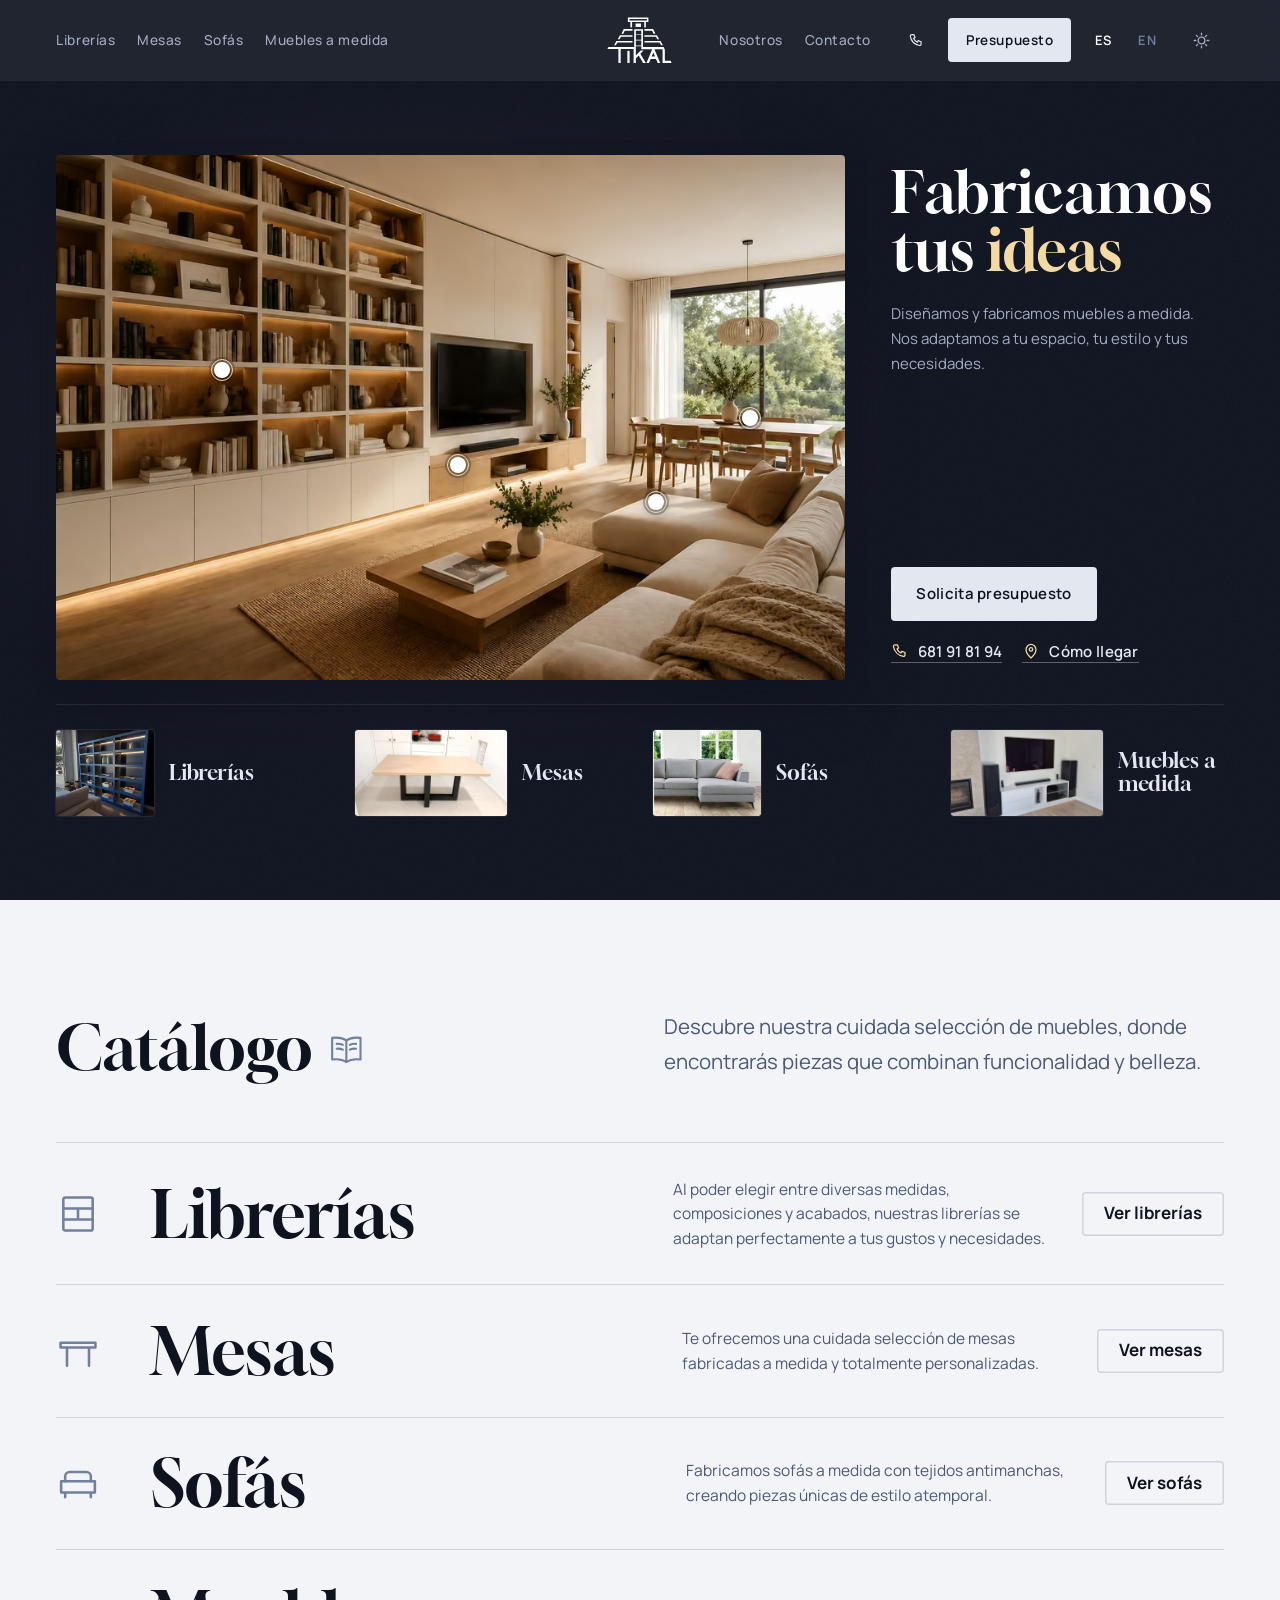
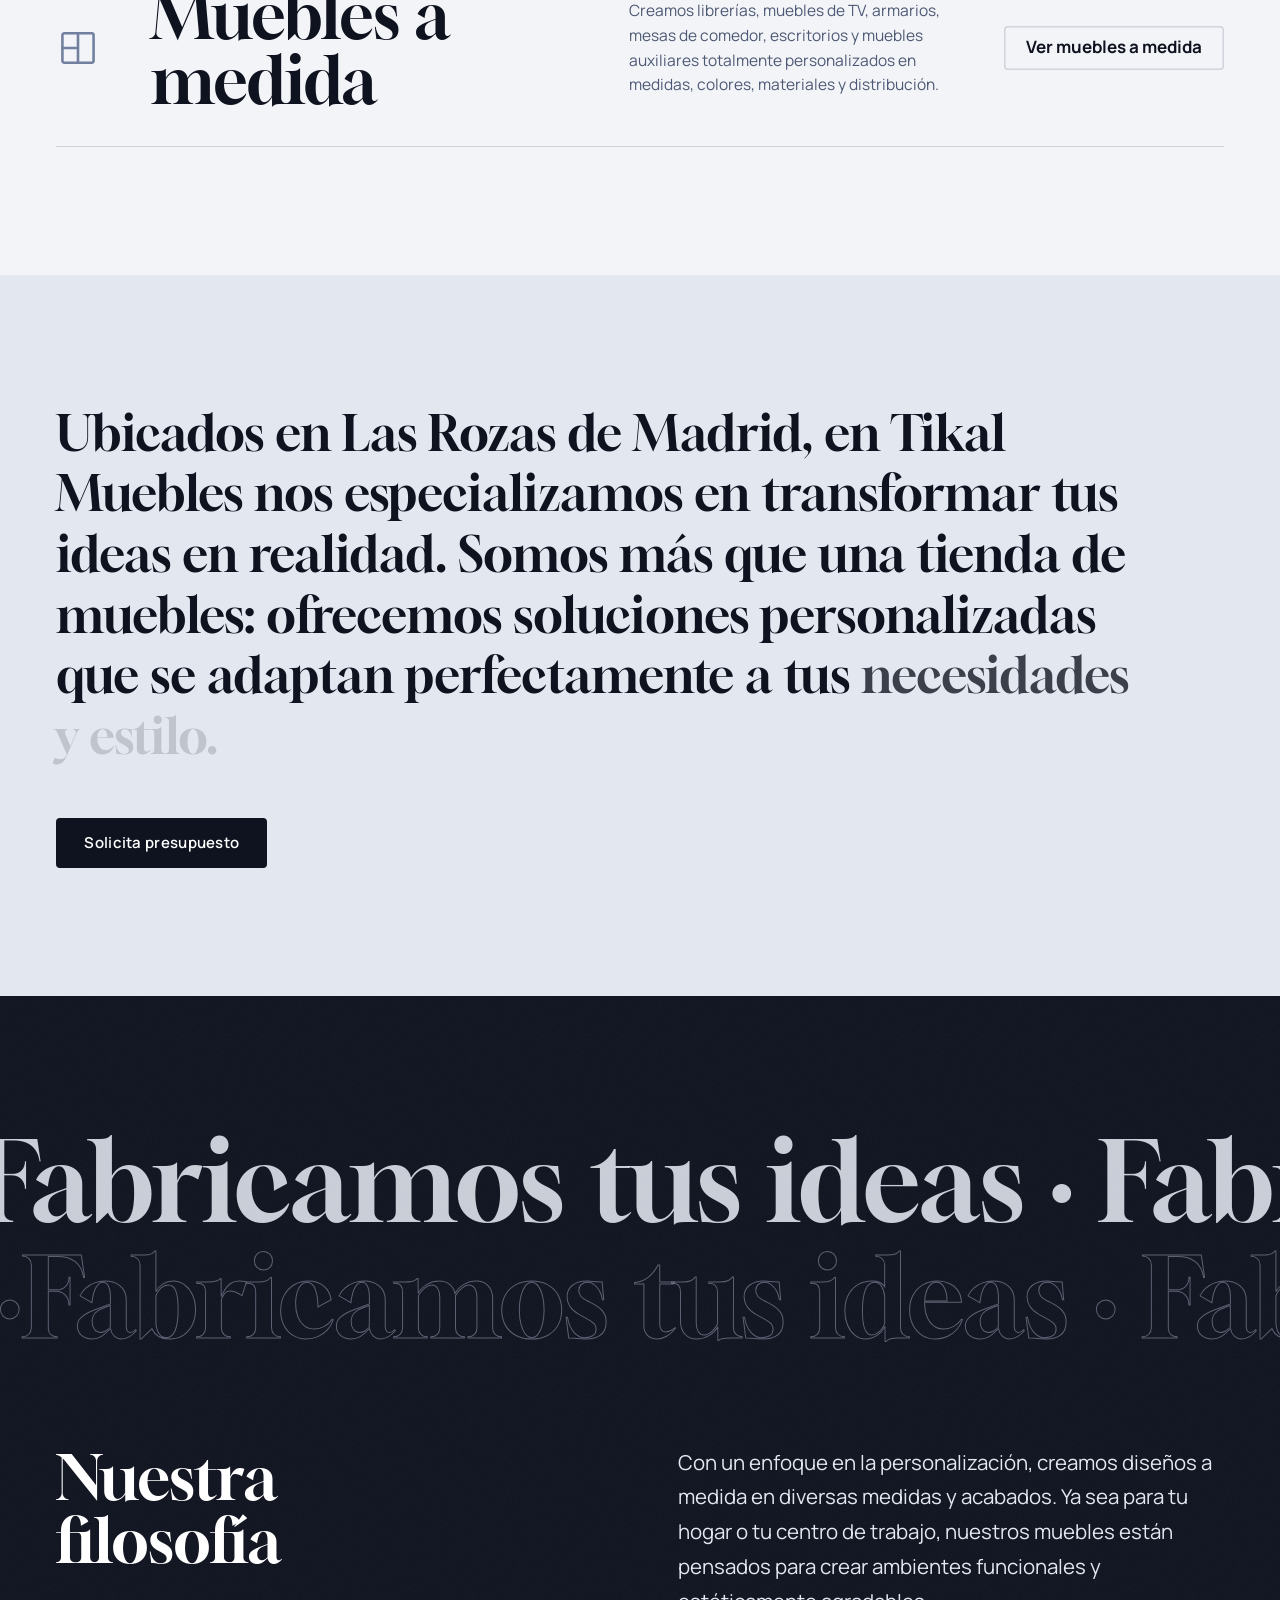
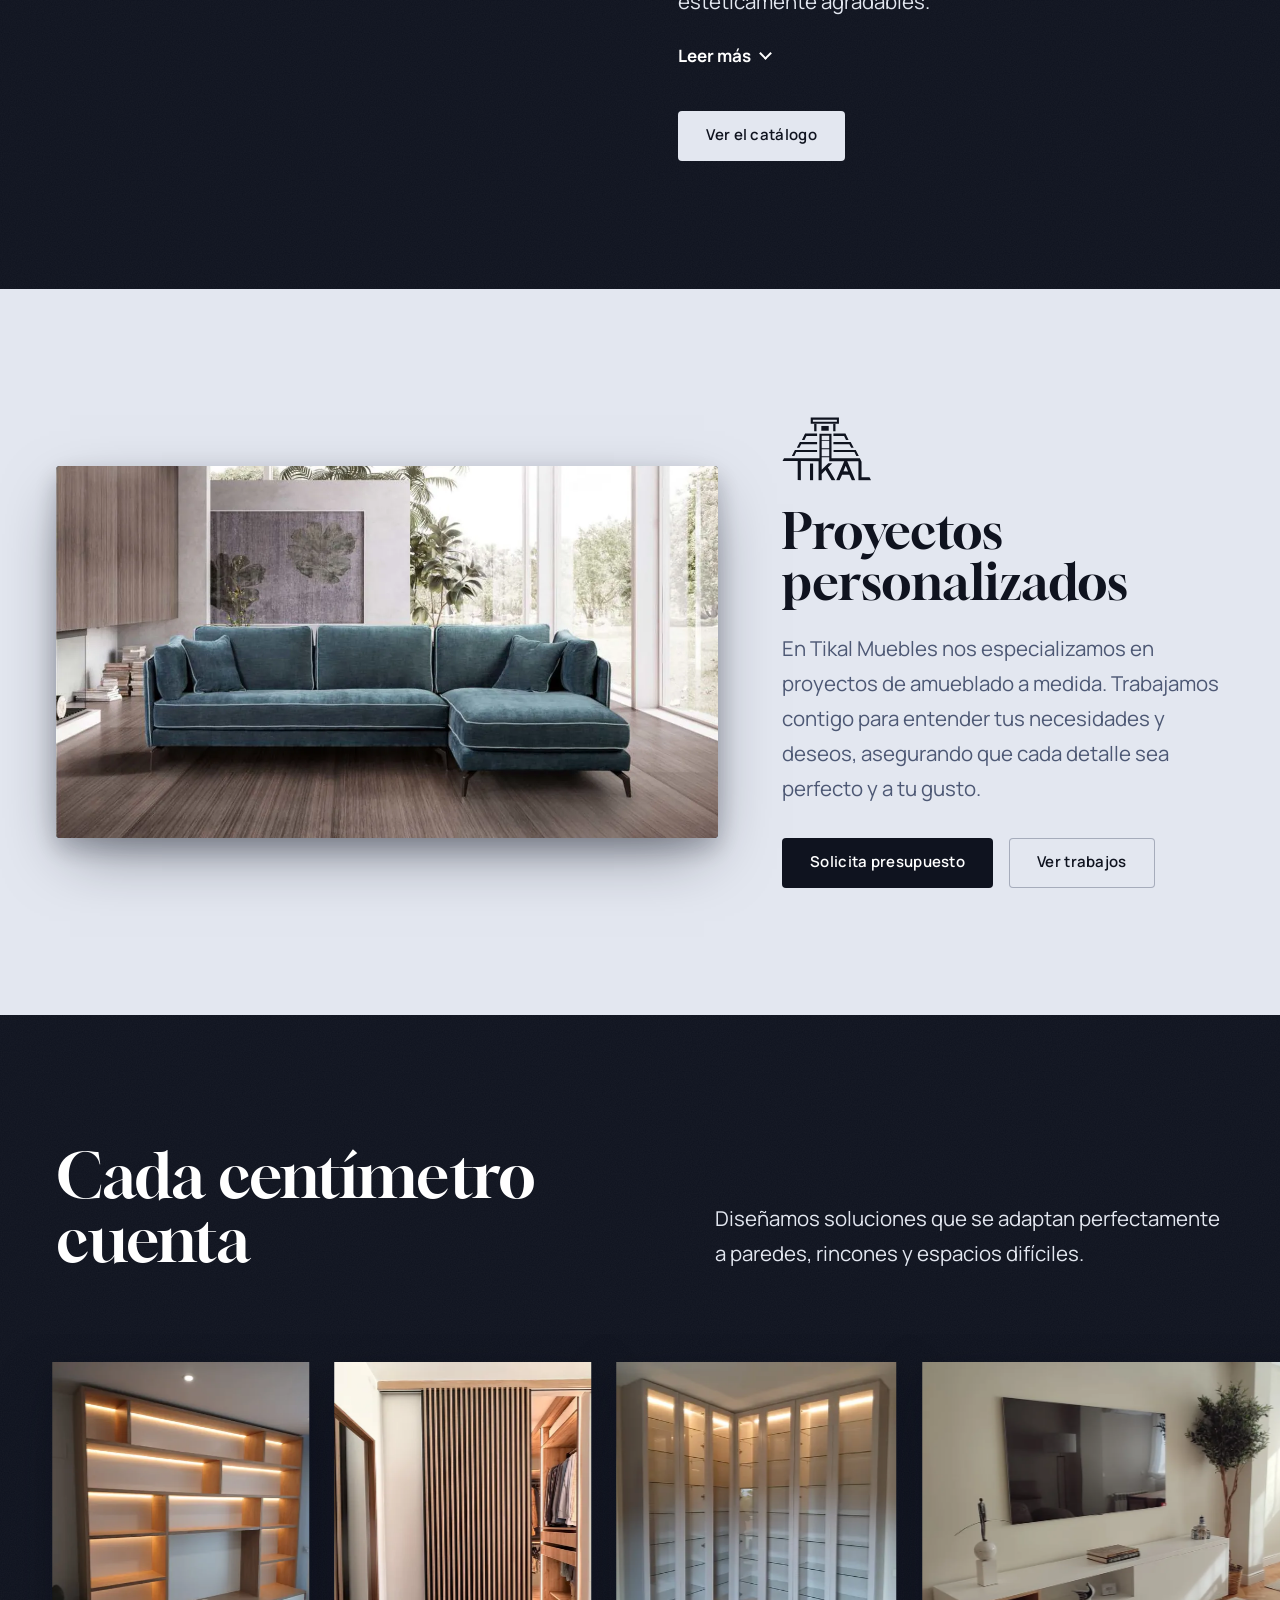
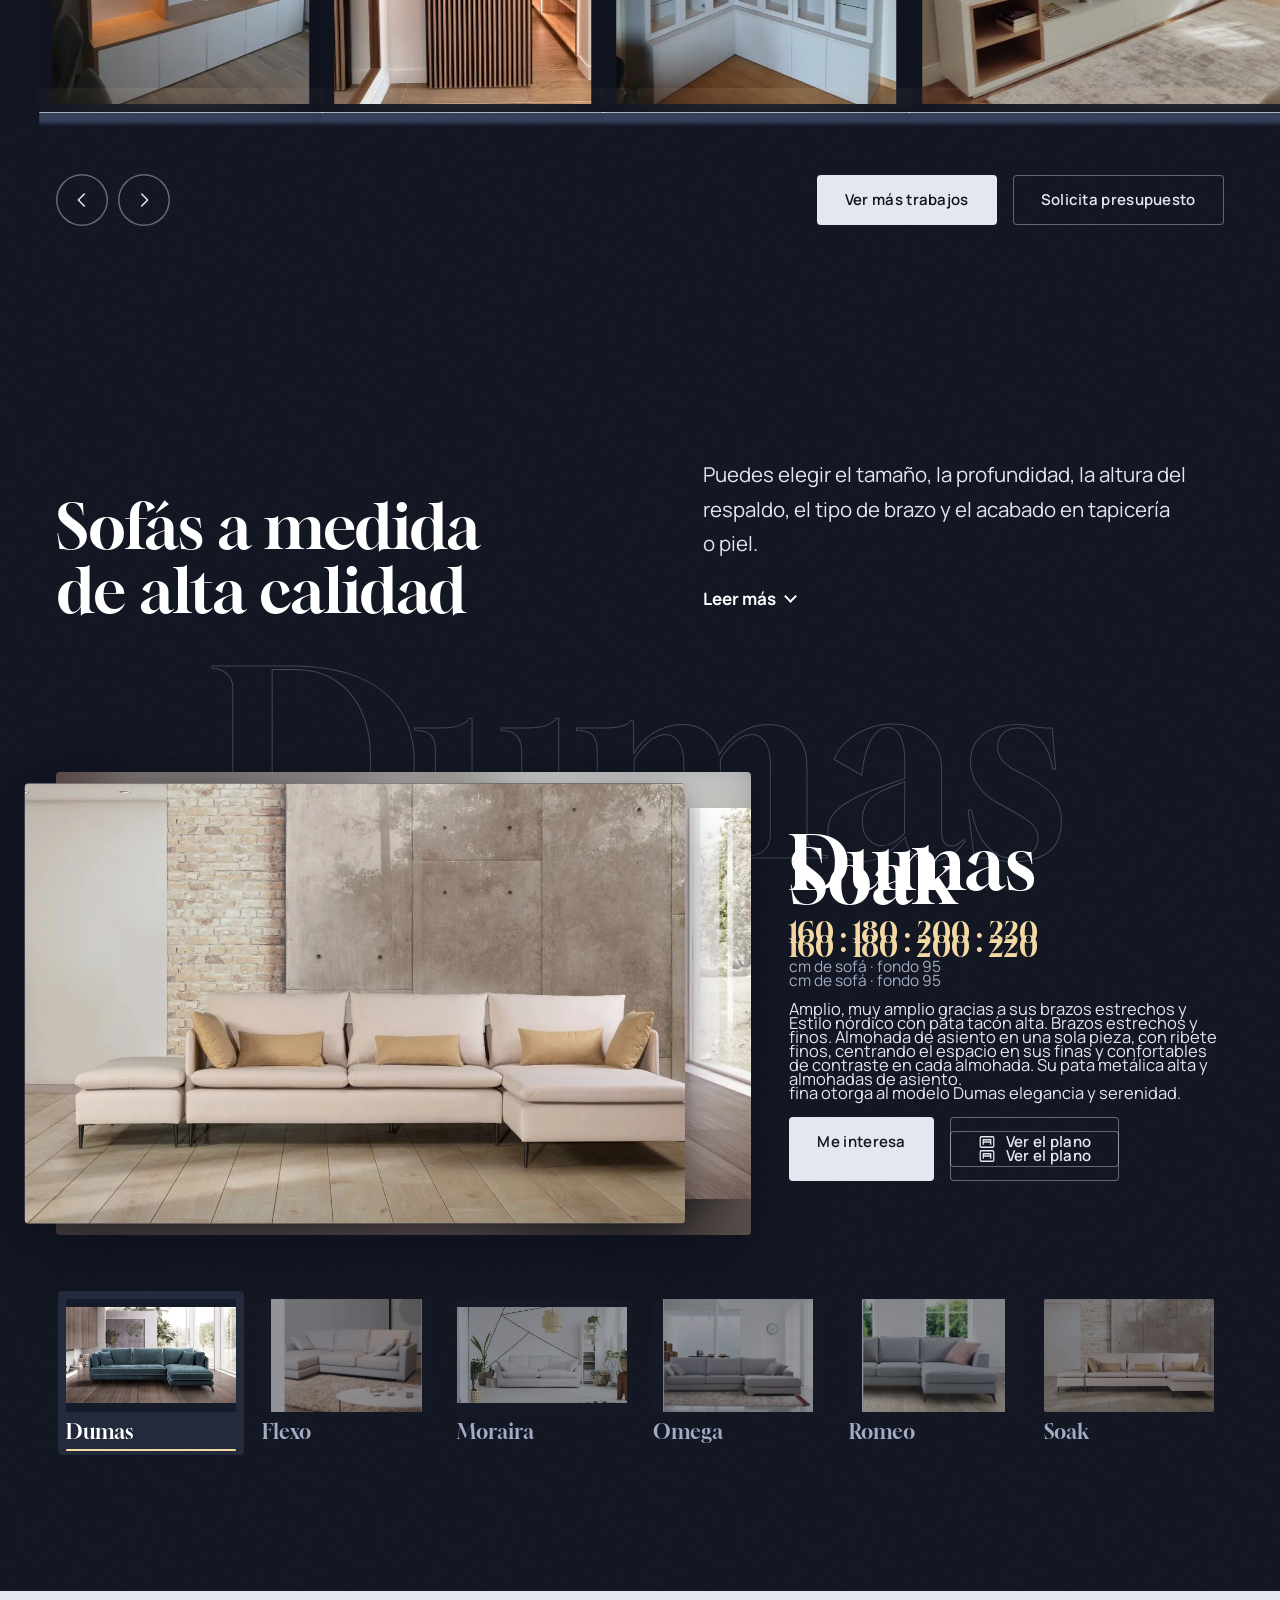
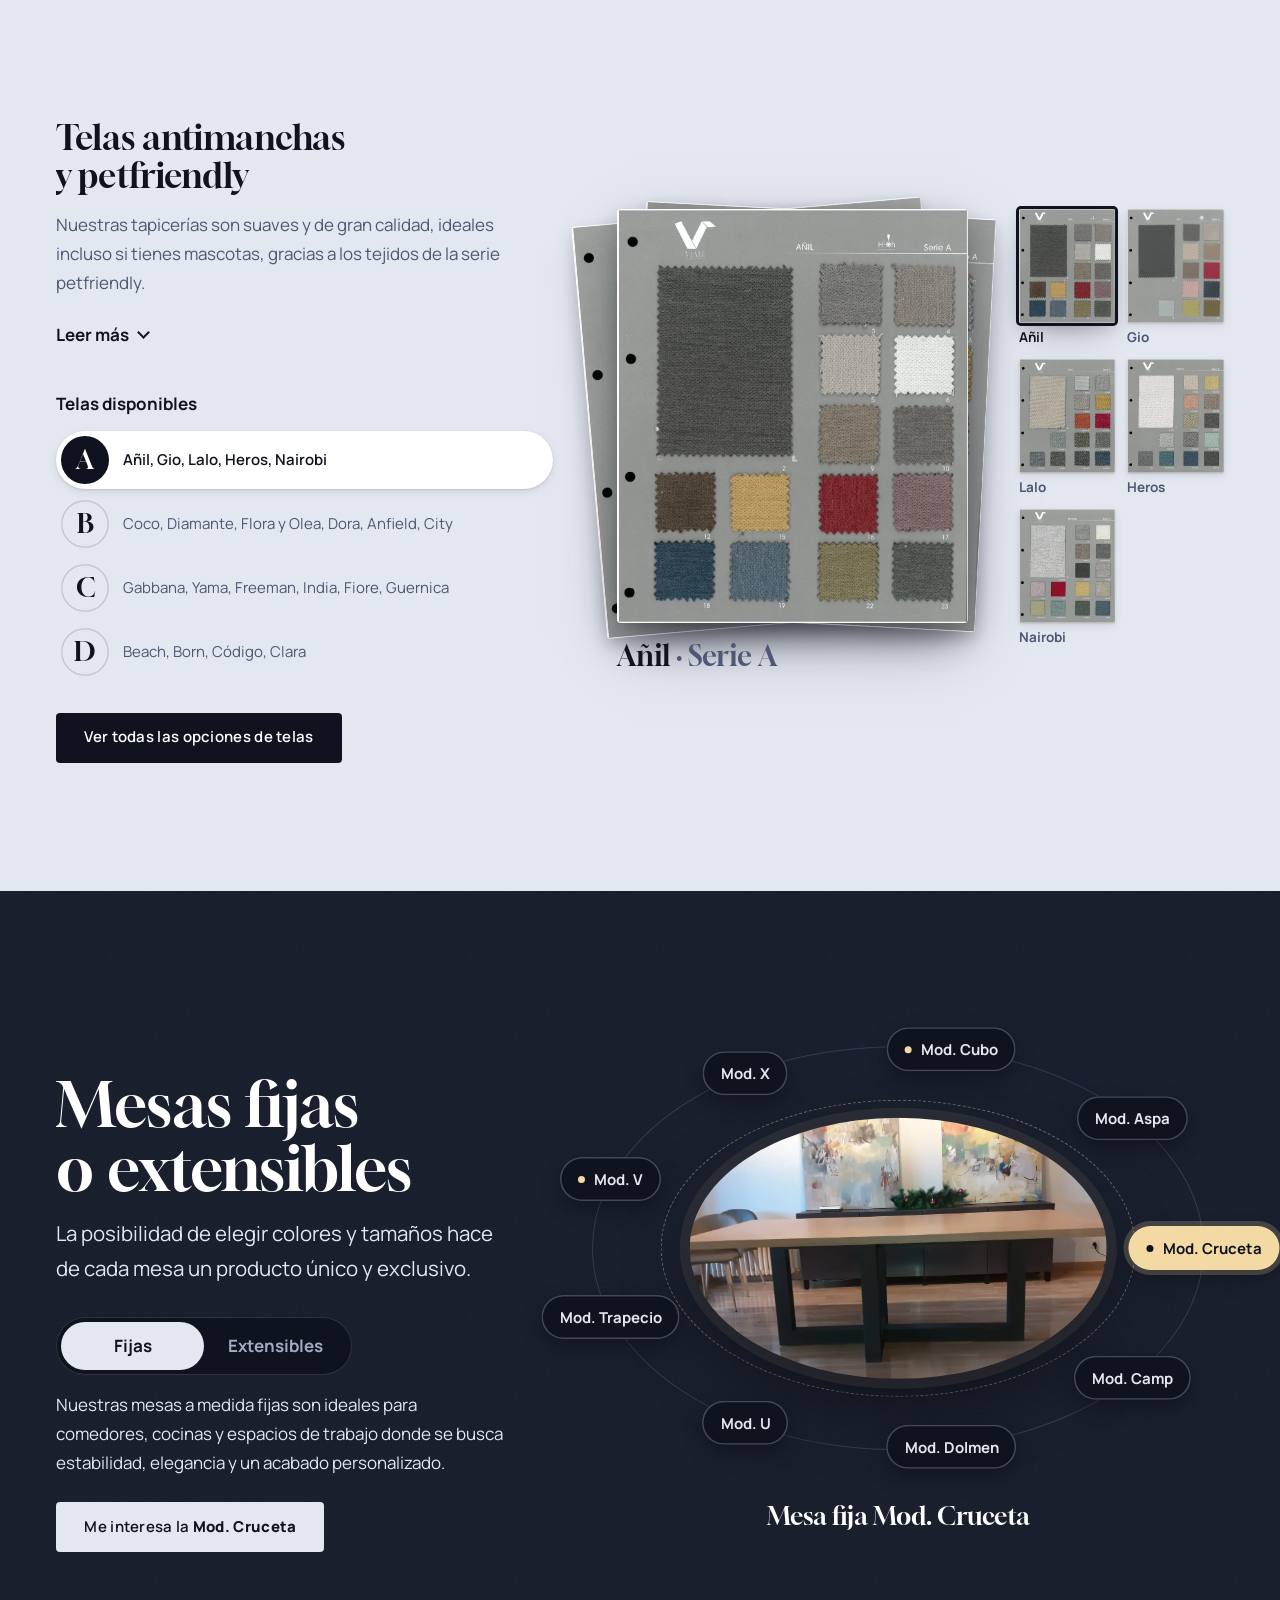
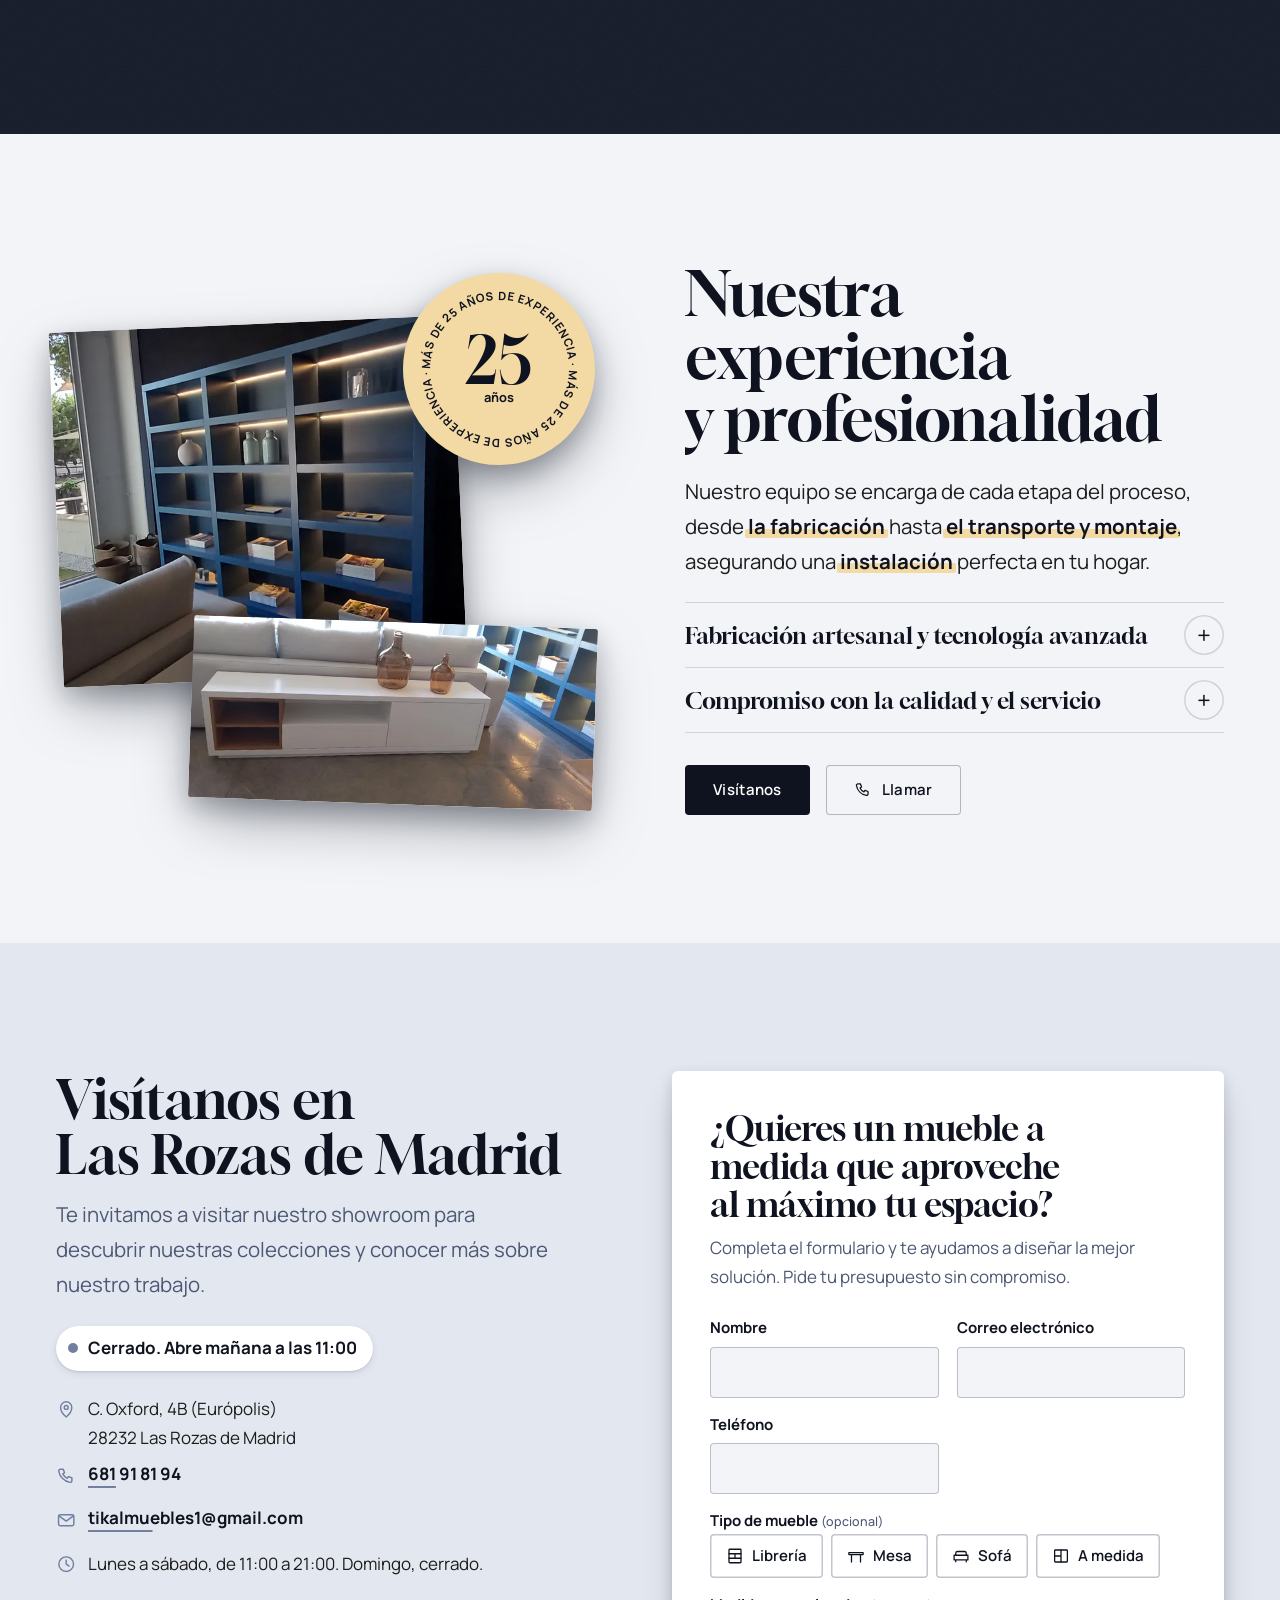
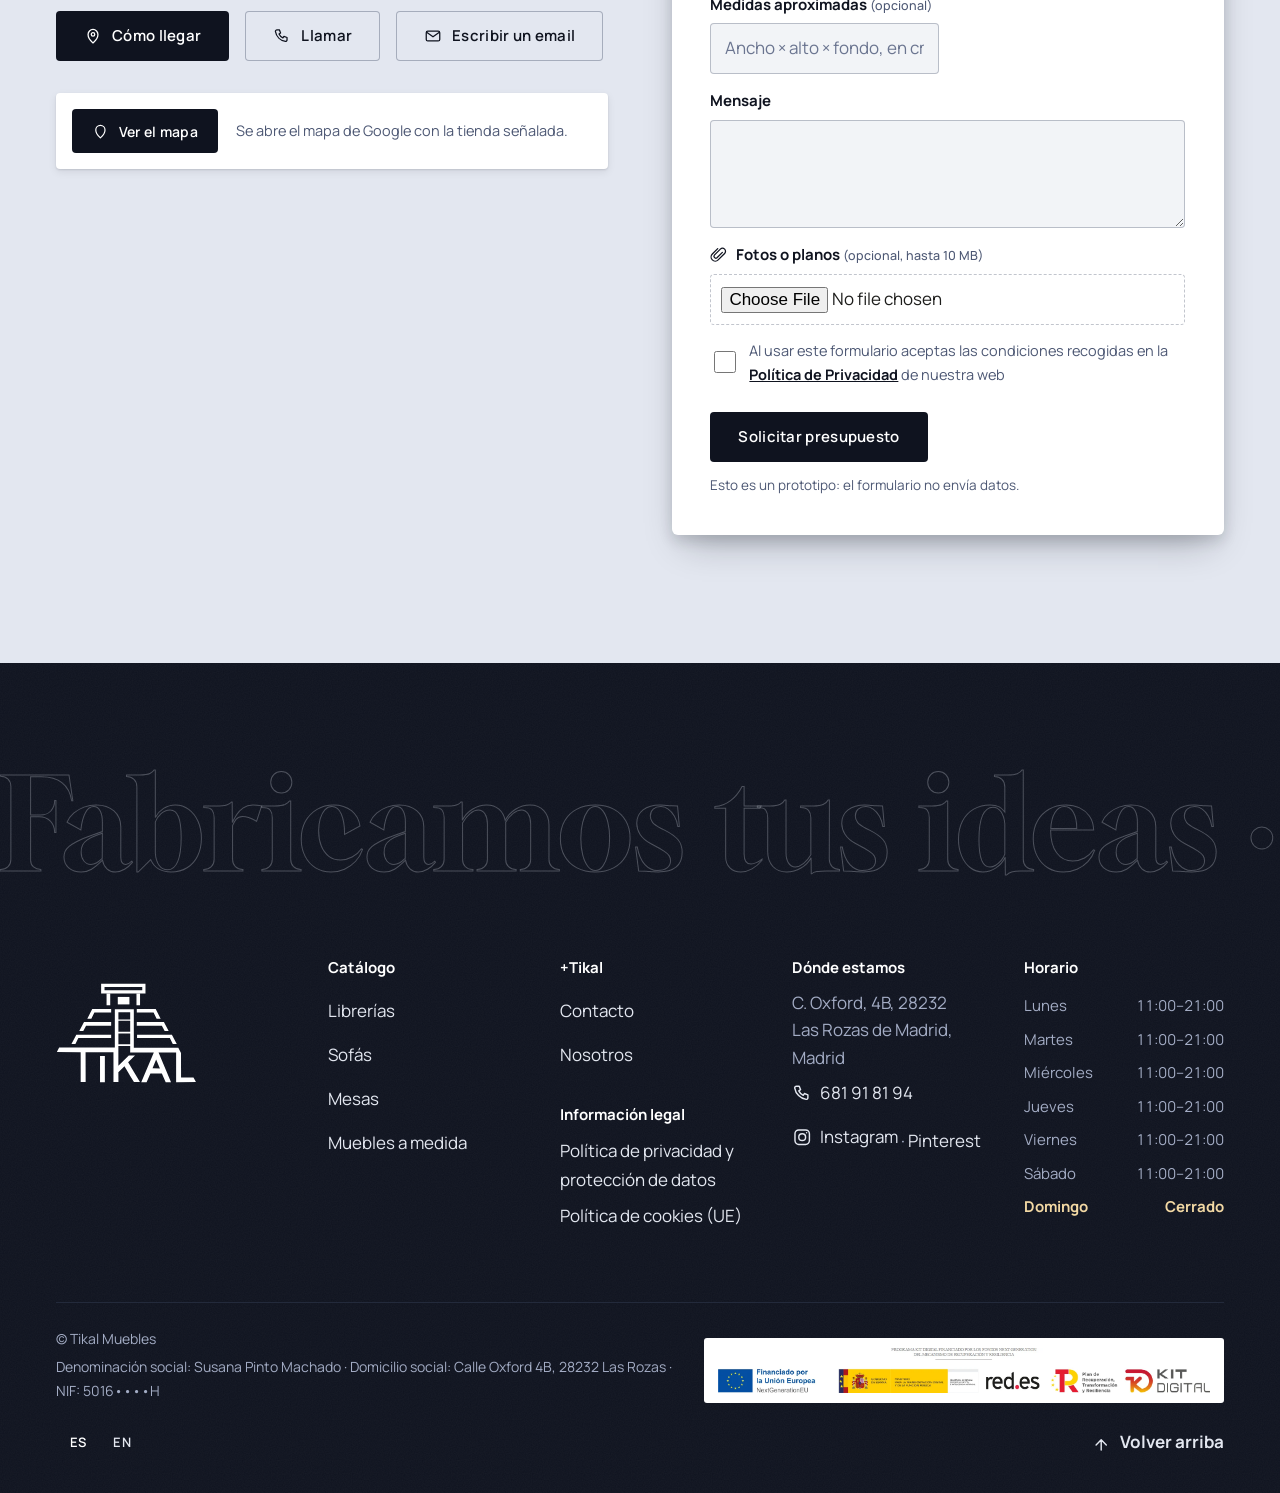
==== commit a0f51a6c: "feat: home v4 — más premium, catálogo a la vista desde el hero y menú nuevo - Menú: logo centrado, l" ====
--- a/index.html
+++ b/index.html
@@ -41,7 +41,7 @@
 <link rel="preload" href="assets/fonts/manrope.woff2" as="font" type="font/woff2" crossorigin>
 <link rel="preload" as="image" type="image/avif"
   imagesrcset="assets/img/hero-salon-960.avif 960w, assets/img/hero-salon-1440.avif 1440w, assets/img/hero-salon-1920.avif 1920w, assets/img/hero-salon-2560.avif 2560w"
-  imagesizes="(min-aspect-ratio: 4/3) and (min-width: 900px) 72vw, 96vw">
+  imagesizes="(min-aspect-ratio: 4/3) and (min-width: 900px) 64vw, 96vw">
 <link rel="stylesheet" href="assets/css/global.css?v=2">
 <link rel="stylesheet" href="assets/css/home.css?v=2">
 <script type="application/ld+json">
@@ -70,6 +70,8 @@
   <symbol id="i-libreria" viewBox="0 0 24 24"><rect x="4" y="3" width="16" height="18" rx="1"/><path d="M4 9h16M4 15h16M12 9v6"/></symbol>
   <symbol id="i-mesa" viewBox="0 0 24 24"><path d="M2.5 7.5h19v2.6h-19zM6 10.1V20M18 10.1V20"/></symbol>
   <symbol id="i-sofa" viewBox="0 0 24 24"><path d="M5 11V8.4A2.4 2.4 0 0 1 7.4 6h9.2A2.4 2.4 0 0 1 19 8.4V11"/><path d="M2.8 11h18.4v6.2H2.8zM5 17.2v2.6M19 17.2v2.6"/></symbol>
+  <symbol id="i-sol" viewBox="0 0 24 24"><circle cx="12" cy="12" r="4.2"/><path d="M12 2.8v2.1M12 19.1v2.1M2.8 12h2.1M19.1 12h2.1M5.5 5.5 7 7M17 17l1.5 1.5M5.5 18.5 7 17M17 7l1.5-1.5"/></symbol>
+  <symbol id="i-luna" viewBox="0 0 24 24"><path d="M19.6 14.6A8 8 0 0 1 9.4 4.4a8 8 0 1 0 10.2 10.2z"/></symbol>
   <symbol id="i-catalogo" viewBox="0 0 24 24"><path d="M12 6.4C9.8 4.9 6.9 4.4 3.2 4.9v13.4c3.7-.5 6.6 0 8.8 1.5 2.2-1.5 5.1-2 8.8-1.5V4.9c-3.7-.5-6.6 0-8.8 1.5z"/><path d="M12 6.4v13.4M6 8.6c1.5-.1 2.8.1 3.8.6M6 11.6c1.5-.1 2.8.1 3.8.6M14.2 9.2c1-.5 2.3-.7 3.8-.6M14.2 12.2c1-.5 2.3-.7 3.8-.6"/></symbol>
   <symbol id="i-medida" viewBox="0 0 24 24"><rect x="3.5" y="4" width="17" height="16" rx="1"/><path d="M12 4v16M3.5 12h8.5"/></symbol>
   <symbol id="i-izq" viewBox="0 0 24 24"><path d="M14.5 5.5 8 12l6.5 6.5"/></symbol>
@@ -94,25 +96,31 @@
 
 <a class="saltar" href="#contenido">Saltar al contenido</a>
 
-<!-- ============================ CABECERA: fija; el menú lleva a sus páginas ============================ -->
+<!-- ============================ CABECERA: fija; el logo en el centro; todo lleva a sus páginas ============================ -->
 <header class="cab" id="cabecera">
+  <div class="cab-izq">
+    <button class="cab-menu-btn" type="button" aria-expanded="false" aria-controls="menu-movil"><span class="hamb" aria-hidden="true"><span></span></span><span class="cab-menu-txt">Menú</span></button>
+    <nav class="cab-menu" aria-label="Lo que fabricamos">
+      <ul>
+        <li><a class="m-link" href="https://tikalmuebles.com/librerias/">Librerías</a></li>
+        <li><a class="m-link" href="https://tikalmuebles.com/mesas/">Mesas</a></li>
+        <li><a class="m-link" href="https://tikalmuebles.com/sofas/">Sofás</a></li>
+        <li><a class="m-link" href="https://tikalmuebles.com/muebles-a-medida/">Muebles a medida</a></li>
+      </ul>
+    </nav>
+  </div>
   <a class="cab-logo" href="https://tikalmuebles.com/" aria-label="Tikal Muebles, inicio"><svg class="logo" aria-hidden="true" focusable="false"><use href="#logo-tikal"/></svg></a>
-  <nav class="cab-menu" aria-label="Principal">
-    <ul>
-      <li><a class="m-link" href="https://tikalmuebles.com/librerias/">Librerías</a></li>
-      <li><a class="m-link" href="https://tikalmuebles.com/mesas/">Mesas</a></li>
-      <li><a class="m-link" href="https://tikalmuebles.com/sofas/">Sofás</a></li>
-      <li><a class="m-link" href="https://tikalmuebles.com/muebles-a-medida/">Muebles a medida</a></li>
-      <li><a class="m-link" href="https://tikalmuebles.com/nosotros/">Nosotros</a></li>
-      <li><a class="m-link" href="https://tikalmuebles.com/contacto/">Contacto</a></li>
-    </ul>
-  </nav>
-  <div class="cab-acciones">
+  <div class="cab-der">
+    <nav class="cab-casa" aria-label="Tikal">
+      <ul>
+        <li><a class="m-link" href="https://tikalmuebles.com/nosotros/">Nosotros</a></li>
+        <li><a class="m-link" href="https://tikalmuebles.com/contacto/">Contacto</a></li>
+      </ul>
+    </nav>
     <a class="cab-tel" href="tel:+34681918194" aria-label="Llamar al 681 91 81 94"><svg class="ic" aria-hidden="true"><use href="#i-tel"/></svg><span class="cab-tel-txt">681 91 81 94</span></a>
-    <a class="btn btn-claro btn-peq btn-presu" href="#contacto"><span>Solicita presupuesto</span></a>
+    <a class="btn btn-claro btn-peq btn-presu" href="#contacto"><span>Presupuesto</span></a>
     <nav class="idioma" aria-label="Idioma"><a href="#inicio" aria-current="page" lang="es">ES</a><a href="https://tikalmuebles.com/en/" lang="en" hreflang="en">EN</a></nav>
-    <button class="tema" type="button" aria-pressed="false" aria-label="Modo oscuro"><span class="tema-txt" aria-hidden="true">Claro</span><span class="tema-pista" aria-hidden="true"><span class="tema-bola"></span></span><span class="tema-txt" aria-hidden="true">Oscuro</span></button>
-    <button class="cab-menu-btn" type="button" aria-expanded="false" aria-controls="menu-movil"><span class="hamb" aria-hidden="true"><span></span></span><span class="cab-menu-txt">Menú</span></button>
+    <button class="tema tema-ic" type="button" aria-pressed="false" aria-label="Modo oscuro"><svg class="ic ic-sol" aria-hidden="true"><use href="#i-sol"/></svg><svg class="ic ic-luna" aria-hidden="true"><use href="#i-luna"/></svg></button>
   </div>
 </header>
 
@@ -136,117 +144,43 @@
 </div>
 
 <main id="contenido">
-  <!-- ============================ 1 · HERO (su bloque 1): su lema, con la palabra que cambia al recorrer sus muebles ============================ -->
-  <section class="hero" id="inicio" data-hero aria-labelledby="titular">
+  <!-- ============================ 1 · HERO (su bloque 1): su salón, su lema y, debajo, lo que fabrican ============================ -->
+  <section class="hero grano" id="inicio" data-hero aria-labelledby="titular">
     <div class="hero-marco">
-      <h1 class="hero-titulo" id="titular"><span class="ht-l1">Fabricamos</span> <span class="ht-l2"><span class="ht-tus">tus</span> <span class="ht-giro"><span class="ht-palabra">ideas</span></span></span></h1>
-      <div class="hero-lado">
-        <p class="entradilla a" style="--d:0">Diseñamos y fabricamos muebles a medida. Nos adaptamos a tu espacio, tu estilo y tus necesidades.</p>
-        <div class="acciones grupo">
-          <a class="btn btn-claro btn-principal a" style="--d:1" href="#contacto"><span>Solicita presupuesto</span></a>
-          <a class="btn btn-hueco a" style="--d:2" href="tel:+34681918194"><svg class="ic" aria-hidden="true"><use href="#i-tel"/></svg><span>Llamar</span></a>
-          <a class="btn btn-hueco a" style="--d:3" href="https://www.google.com/maps/dir/?api=1&amp;destination=C.%20Oxford%204B%2C%2028232%20Las%20Rozas%20de%20Madrid" target="_blank" rel="noopener"><svg class="ic" aria-hidden="true"><use href="#i-mapa"/></svg><span>Cómo llegar</span></a>
-        </div>
-        <ul class="hero-cats" aria-label="Lo que fabricamos">
-          <li class="a" style="--d:4"><a class="hc" href="#catalogo" data-cat="librerias"><svg class="ic" aria-hidden="true"><use href="#i-libreria"/></svg><span>Librerías</span></a></li>
-          <li class="a" style="--d:5"><a class="hc" href="#catalogo" data-cat="muebles"><svg class="ic" aria-hidden="true"><use href="#i-medida"/></svg><span>Muebles a medida</span></a></li>
-          <li class="a" style="--d:6"><a class="hc" href="#sofas" data-cat="sofas"><svg class="ic" aria-hidden="true"><use href="#i-sofa"/></svg><span>Sofás</span></a></li>
-          <li class="a" style="--d:7"><a class="hc" href="#mesas" data-cat="mesas"><svg class="ic" aria-hidden="true"><use href="#i-mesa"/></svg><span>Mesas</span></a></li>
-        </ul>
-      </div>
       <figure class="hero-foto">
         <picture>
-          <source type="image/avif" srcset="assets/img/hero-salon-960.avif 960w, assets/img/hero-salon-1440.avif 1440w, assets/img/hero-salon-1920.avif 1920w, assets/img/hero-salon-2560.avif 2560w" sizes="(min-aspect-ratio: 4/3) and (min-width: 900px) 72vw, 96vw">
-          <source type="image/webp" srcset="assets/img/hero-salon-960.webp 960w, assets/img/hero-salon-1440.webp 1440w, assets/img/hero-salon-1920.webp 1920w, assets/img/hero-salon-2560.webp 2560w" sizes="(min-aspect-ratio: 4/3) and (min-width: 900px) 72vw, 96vw">
+          <source type="image/avif" srcset="assets/img/hero-salon-960.avif 960w, assets/img/hero-salon-1440.avif 1440w, assets/img/hero-salon-1920.avif 1920w, assets/img/hero-salon-2560.avif 2560w" sizes="(min-aspect-ratio: 4/3) and (min-width: 900px) 64vw, 96vw">
+          <source type="image/webp" srcset="assets/img/hero-salon-960.webp 960w, assets/img/hero-salon-1440.webp 1440w, assets/img/hero-salon-1920.webp 1920w, assets/img/hero-salon-2560.webp 2560w" sizes="(min-aspect-ratio: 4/3) and (min-width: 900px) 64vw, 96vw">
           <img class="hf-real" data-foto src="assets/img/hero-salon-1440.webp" width="1440" height="960" alt="Salón con librería de pared en blanco y roble con luces led, televisión empotrada, sofá rinconera y comedor" fetchpriority="high" decoding="async">
         </picture>
         <!-- La entrada: una puerta de palillería de roble que abre sus lamas -->
         <div class="hf-lamas" aria-hidden="true"><i style="--k:0"></i><i style="--k:1"></i><i style="--k:2"></i><i style="--k:3"></i><i style="--k:4"></i><i style="--k:5"></i><i style="--k:6"></i><i style="--k:7"></i><i style="--k:8"></i><i style="--k:9"></i><i style="--k:10"></i><i style="--k:11"></i><i style="--k:12"></i><i style="--k:13"></i></div>
-        <a class="pin" href="#catalogo" data-cat="librerias" style="--x:21%;--y:41%"><span class="pin-punto"></span><span class="pin-eti">Librerías</span></a>
-        <a class="pin" href="#catalogo" data-cat="muebles" style="--x:51%;--y:59%"><span class="pin-punto"></span><span class="pin-eti">Muebles a medida</span></a>
+        <a class="pin" href="#catalogo-librerias" data-cat="librerias" style="--x:21%;--y:41%"><span class="pin-punto"></span><span class="pin-eti">Librerías</span></a>
+        <a class="pin" href="#catalogo-muebles" data-cat="muebles" style="--x:51%;--y:59%"><span class="pin-punto"></span><span class="pin-eti">Muebles a medida</span></a>
         <a class="pin" href="#sofas" data-cat="sofas" style="--x:76%;--y:66%"><span class="pin-punto"></span><span class="pin-eti">Sofás</span></a>
         <a class="pin pin-izq" href="#mesas" data-cat="mesas" style="--x:88%;--y:50%"><span class="pin-punto"></span><span class="pin-eti">Mesas</span></a>
       </figure>
-      <span class="hero-guia" aria-hidden="true"></span>
-    </div>
-  </section>
-
-  <!-- ============================ 2 · INTRO (su bloque 2): las palabras se encienden al leer ============================ -->
-  <section class="intro" aria-label="Tikal Muebles en Las Rozas de Madrid">
-    <div class="envoltura intro-cuerpo">
-      <p class="intro-texto" data-encender>Ubicados en Las Rozas de Madrid, en Tikal Muebles nos especializamos en transformar tus ideas en realidad. Somos más que una tienda de muebles: ofrecemos soluciones personalizadas que se adaptan perfectamente a tus necesidades y estilo.</p>
-      <a class="btn btn-principal" href="#contacto"><span>Solicita presupuesto</span></a>
-    </div>
-  </section>
-
-  <!-- ============================ 3 · NUESTRA FILOSOFÍA (su bloque 3): su lema, en grande y en movimiento ============================ -->
-  <section class="filosofia" aria-labelledby="t-filosofia">
-    <div class="lema" aria-hidden="true" data-ancho-libre>
-      <p class="lema-fila"><span>Fabricamos tus ideas · Fabricamos tus ideas · Fabricamos tus ideas · Fabricamos tus ideas · </span><span>Fabricamos tus ideas · Fabricamos tus ideas · Fabricamos tus ideas · Fabricamos tus ideas · </span></p>
-      <p class="lema-fila lema-inversa"><span>Fabricamos tus ideas · Fabricamos tus ideas · Fabricamos tus ideas · Fabricamos tus ideas · </span><span>Fabricamos tus ideas · Fabricamos tus ideas · Fabricamos tus ideas · Fabricamos tus ideas · </span></p>
-    </div>
-    <div class="envoltura filosofia-rejilla revelar">
-      <h2 class="titular" id="t-filosofia"><span class="linea"><span>Nuestra</span></span><span class="linea"><span>filosofía</span></span></h2>
-      <div class="filosofia-texto">
-        <p class="entrada sube" style="--d:1">Con un enfoque en la personalización, creamos diseños a medida en diversas medidas y acabados. Ya sea para tu hogar o tu centro de trabajo, nuestros muebles están pensados para crear ambientes funcionales y estéticamente agradables.</p>
-        <details class="mas sube" style="--d:2"><summary>Leer más</summary><p>Cada mueble está diseñado para añadir un toque especial a tus espacios, asegurando que cada rincón refleje tu personalidad y estilo.</p></details>
-        <div class="botones sube" style="--d:3"><a class="btn" href="#catalogo"><span>Ver el catálogo</span></a></div>
-      </div>
-    </div>
-  </section>
-
-  <!-- ============================ 4 · PROYECTOS PERSONALIZADOS (su bloque 4): de la idea al sofá ============================ -->
-  <section class="proyectos" id="proyectos" aria-labelledby="t-proyectos">
-    <div class="envoltura proyectos-rejilla">
-      <figure class="armario" data-armario>
-        <div class="armario-foto"><img data-foto src="assets/img/sofa-dumas-1280.webp" srcset="assets/img/sofa-dumas-640.webp 640w, assets/img/sofa-dumas-1280.webp 1280w, assets/img/sofa-dumas-1920.webp 1920w" sizes="(min-width: 1000px) 56vw, 92vw" width="1280" height="720" alt="Sofá Dumas con chaise longue en terciopelo azul" loading="lazy" decoding="async"></div>
-        <span class="hoja p-iz" aria-hidden="true"></span><span class="hoja p-de" aria-hidden="true"></span>
-      </figure>
-      <div class="proyectos-texto revelar">
-        <svg class="proyectos-logo sube" aria-hidden="true"><use href="#logo-tikal"/></svg>
-        <h2 class="titular" id="t-proyectos"><span class="linea"><span>Proyectos</span></span><span class="linea"><span>personalizados</span></span></h2>
-        <p class="entrada sube" style="--d:1">En Tikal Muebles nos especializamos en proyectos de amueblado a medida. Trabajamos contigo para entender tus necesidades y deseos, asegurando que cada detalle sea perfecto y a tu gusto.</p>
-        <div class="botones grupo sube" style="--d:2">
-          <a class="btn btn-principal" href="#contacto"><span>Solicita presupuesto</span></a>
-          <a class="btn btn-linea" href="#trabajos"><span>Ver trabajos</span></a>
-        </div>
-      </div>
-    </div>
-  </section>
-
-  <!-- ============================ 5 · CADA CENTÍMETRO CUENTA: la estantería de trabajos reales ============================ -->
-  <section class="trabajos" id="trabajos" aria-labelledby="t-trabajos">
-    <div class="envoltura trabajos-cabeza revelar">
-      <h2 class="titular" id="t-trabajos"><span class="linea"><span>Cada centímetro cuenta</span></span></h2>
-      <p class="entrada sube" style="--d:1">Diseñamos soluciones que se adaptan perfectamente a paredes, rincones y espacios difíciles.</p>
-    </div>
-    <div class="estanteria" data-ancho-libre>
-      <ul class="est-pista">
-        <li><button class="hueco" type="button" data-i="0"><img data-foto src="assets/img/trabajo-libreria-laca-madera-led-480.webp" srcset="assets/img/trabajo-libreria-laca-madera-led-480.webp 480w, assets/img/trabajo-libreria-laca-madera-led-960.webp 960w" sizes="(min-width: 768px) 340px, 60vw" width="480" height="640" alt="Librería en laca y madera con luces led" loading="lazy" decoding="async" data-grande="assets/img/trabajo-libreria-laca-madera-led-1530.webp"><span class="hueco-pie">Librería en laca y madera con luces led</span></button></li>
-        <li><button class="hueco" type="button" data-i="1"><img data-foto src="assets/img/trabajo-vestidor-palilleria-480.webp" srcset="assets/img/trabajo-vestidor-palilleria-480.webp 480w, assets/img/trabajo-vestidor-palilleria-960.webp 960w" sizes="(min-width: 768px) 340px, 60vw" width="480" height="641" alt="Vestidor con puerta de palillería" loading="lazy" decoding="async" data-grande="assets/img/trabajo-vestidor-palilleria-1199.webp"><span class="hueco-pie">Vestidor con puerta de palillería</span></button></li>
-        <li><button class="hueco" type="button" data-i="2"><img data-foto src="assets/img/trabajo-vitrinas-laca-cristal-480.webp" srcset="assets/img/trabajo-vitrinas-laca-cristal-480.webp 480w, assets/img/trabajo-vitrinas-laca-cristal-960.webp 960w" sizes="(min-width: 768px) 370px, 66vw" width="480" height="586" alt="Vitrinas personalizadas en laca y cristal con luces led. Zona de almacenaje inferior" loading="lazy" decoding="async" data-grande="assets/img/trabajo-vitrinas-laca-cristal-1200.webp" data-extra="Fabricada para guardar una colección de coches."><span class="hueco-pie">Vitrinas personalizadas en laca y cristal con luces led</span></button></li>
-        <li><button class="hueco" type="button" data-i="3"><img data-foto src="assets/img/trabajo-mueble-tv-270-640.webp" srcset="assets/img/trabajo-mueble-tv-270-640.webp 640w, assets/img/trabajo-mueble-tv-270-1280.webp 1280w" sizes="(min-width: 768px) 740px, 96vw" width="640" height="389" alt="Mueble para TV en laca y madera, 270 × 40 × 60" loading="lazy" decoding="async" data-grande="assets/img/trabajo-mueble-tv-270-1848.webp"><span class="hueco-pie">Mueble para TV en laca y madera, 270 × 40 × 60</span></button></li>
-        <li><button class="hueco" type="button" data-i="4"><img data-foto src="assets/img/trabajo-mueble-roble-480.webp" srcset="assets/img/trabajo-mueble-roble-480.webp 480w, assets/img/trabajo-mueble-roble-960.webp 960w" sizes="(min-width: 768px) 340px, 60vw" width="480" height="640" alt="Mueble a medida en madera de roble" loading="lazy" decoding="async" data-grande="assets/img/trabajo-mueble-roble-1536.webp"><span class="hueco-pie">Mueble a medida en madera de roble</span></button></li>
-        <li><button class="hueco" type="button" data-i="5"><img data-foto src="assets/img/libreria-lacada-led-480.webp" srcset="assets/img/libreria-lacada-led-480.webp 480w, assets/img/libreria-lacada-led-960.webp 960w" sizes="(min-width: 768px) 340px, 60vw" width="480" height="640" alt="Librería lacada a medida con luces led" loading="lazy" decoding="async" data-grande="assets/img/libreria-lacada-led-1530.webp"><span class="hueco-pie">Librería lacada a medida con luces led</span></button></li>
-        <li><button class="hueco" type="button" data-i="6"><img data-foto src="assets/img/trabajo-libreria-roble-480.webp" srcset="assets/img/trabajo-libreria-roble-480.webp 480w, assets/img/trabajo-libreria-roble-960.webp 960w" sizes="(min-width: 768px) 340px, 60vw" width="480" height="640" alt="Librería fabricada a medida en madera de roble" loading="lazy" decoding="async" data-grande="assets/img/trabajo-libreria-roble-1200.webp"><span class="hueco-pie">Librería fabricada a medida en madera de roble</span></button></li>
-        <li><button class="hueco" type="button" data-i="7"><img data-foto src="assets/img/trabajo-libreria-blanca-led-640.webp" srcset="assets/img/trabajo-libreria-blanca-led-640.webp 640w, assets/img/trabajo-libreria-blanca-led-1280.webp 1280w" sizes="(min-width: 768px) 600px, 96vw" width="640" height="480" alt="Librería lacada en blanco a medida con luces led" loading="lazy" decoding="async" data-grande="assets/img/trabajo-libreria-blanca-led-2048.webp"><span class="hueco-pie">Librería lacada en blanco a medida con luces led</span></button></li>
-        <li><button class="hueco" type="button" data-i="8"><img data-foto src="assets/img/trabajo-zona-trabajo-roble-480.webp" srcset="assets/img/trabajo-zona-trabajo-roble-480.webp 480w, assets/img/trabajo-zona-trabajo-roble-960.webp 960w" sizes="(min-width: 768px) 340px, 60vw" width="480" height="640" alt="Zona de trabajo a medida con mesa y estantes en roble" loading="lazy" decoding="async" data-grande="assets/img/trabajo-zona-trabajo-roble-1200.webp"><span class="hueco-pie">Zona de trabajo a medida con mesa y estantes en roble</span></button></li>
-        <li><button class="hueco" type="button" data-i="9"><img data-foto src="assets/img/trabajo-libreria-armario-480.webp" srcset="assets/img/trabajo-libreria-armario-480.webp 480w, assets/img/trabajo-libreria-armario-960.webp 960w" sizes="(min-width: 768px) 260px, 46vw" width="480" height="853" alt="Librería a medida lacada en blanco con armario integrado y almacenaje inferior" loading="lazy" decoding="async" data-grande="assets/img/trabajo-libreria-armario-1152.webp"><span class="hueco-pie">Librería a medida lacada en blanco con armario integrado</span></button></li>
+      <div class="hero-lado">
+        <h1 class="hero-titulo" id="titular"><span class="ht-l1">Fabricamos</span> <span class="ht-l2"><span class="ht-tus">tus</span> <span class="ht-giro"><span class="ht-palabra">ideas</span></span></span></h1>
+        <p class="entradilla a" style="--d:0">Diseñamos y fabricamos muebles a medida. Nos adaptamos a tu espacio, tu estilo y tus necesidades.</p>
+        <div class="acciones">
+          <a class="btn btn-claro a" style="--d:1" href="#contacto"><span>Solicita presupuesto</span></a>
+          <div class="hero-enlaces a" style="--d:2">
+            <a class="he" href="tel:+34681918194"><svg class="ic" aria-hidden="true"><use href="#i-tel"/></svg><span>681 91 81 94</span></a>
+            <a class="he" href="https://www.google.com/maps/dir/?api=1&amp;destination=C.%20Oxford%204B%2C%2028232%20Las%20Rozas%20de%20Madrid" target="_blank" rel="noopener"><svg class="ic" aria-hidden="true"><use href="#i-mapa"/></svg><span>Cómo llegar</span></a>
+          </div>
+        </div>
+      </div>
+      <ul class="hero-cats" aria-label="Lo que fabricamos">
+        <li class="a" style="--d:3"><a class="hc" href="#catalogo-librerias" data-cat="librerias"><span class="hc-foto"><img src="assets/img/expo-libreria-azul-640.webp" width="640" height="562" alt="" decoding="async"></span><span class="hc-nombre">Librerías</span></a></li>
+        <li class="a" style="--d:4"><a class="hc" href="#mesas" data-cat="mesas"><span class="hc-foto"><img src="assets/img/cat-mesas-cruceta-640.webp" width="640" height="360" alt="" decoding="async"></span><span class="hc-nombre">Mesas</span></a></li>
+        <li class="a" style="--d:5"><a class="hc" href="#sofas" data-cat="sofas"><span class="hc-foto"><img src="assets/img/sofa-romeo-640.webp" width="640" height="506" alt="" decoding="async"></span><span class="hc-nombre">Sofás</span></a></li>
+        <li class="a" style="--d:6"><a class="hc" href="#catalogo-muebles" data-cat="muebles"><span class="hc-foto"><img src="assets/img/cat-muebles-medida-640.webp" width="640" height="360" alt="" decoding="async"></span><span class="hc-nombre">Muebles a medida</span></a></li>
       </ul>
     </div>
-    <div class="envoltura trabajos-pie">
-      <div class="est-mandos">
-        <button class="est-btn" type="button" data-mover="-1" aria-label="Trabajo anterior"><svg class="ic" aria-hidden="true"><use href="#i-izq"/></svg></button>
-        <button class="est-btn" type="button" data-mover="1" aria-label="Trabajo siguiente"><svg class="ic" aria-hidden="true"><use href="#i-der"/></svg></button>
-      </div>
-      <div class="botones grupo">
-        <button class="btn btn-claro btn-principal" type="button" data-abrir-visor="todos"><span>Ver más trabajos</span></button>
-        <a class="btn btn-hueco" href="#contacto"><span>Solicita presupuesto</span></a>
-      </div>
-    </div>
-  </section>
-
-  <!-- ============================ 6 · CATÁLOGO: un índice; la foto de cada categoría sigue al cursor ============================ -->
+  </section>
+
+  <!-- ============================ 2 · CATÁLOGO, justo tras el hero: un índice; la foto de cada categoría sigue al cursor ============================ -->
   <section class="catalogo" id="catalogo" aria-labelledby="t-catalogo">
     <div class="envoltura">
       <div class="catalogo-cabeza revelar">
@@ -295,8 +229,83 @@
     <div class="flotador" aria-hidden="true"><div class="flotador-in"><img alt="" width="640" height="480"></div></div>
   </section>
 
+  <!-- ============================ 2 · INTRO (su bloque 2): las palabras se encienden al leer ============================ -->
+  <section class="intro" aria-label="Tikal Muebles en Las Rozas de Madrid">
+    <div class="envoltura intro-cuerpo">
+      <p class="intro-texto" data-encender>Ubicados en Las Rozas de Madrid, en Tikal Muebles nos especializamos en transformar tus ideas en realidad. Somos más que una tienda de muebles: ofrecemos soluciones personalizadas que se adaptan perfectamente a tus necesidades y estilo.</p>
+      <a class="btn btn-principal" href="#contacto"><span>Solicita presupuesto</span></a>
+    </div>
+  </section>
+
+  <!-- ============================ 3 · NUESTRA FILOSOFÍA (su bloque 3): su lema, en grande y en movimiento ============================ -->
+  <section class="filosofia grano" aria-labelledby="t-filosofia">
+    <div class="lema" aria-hidden="true" data-ancho-libre>
+      <p class="lema-fila"><span>Fabricamos tus ideas · Fabricamos tus ideas · Fabricamos tus ideas · Fabricamos tus ideas · </span><span>Fabricamos tus ideas · Fabricamos tus ideas · Fabricamos tus ideas · Fabricamos tus ideas · </span></p>
+      <p class="lema-fila lema-inversa"><span>Fabricamos tus ideas · Fabricamos tus ideas · Fabricamos tus ideas · Fabricamos tus ideas · </span><span>Fabricamos tus ideas · Fabricamos tus ideas · Fabricamos tus ideas · Fabricamos tus ideas · </span></p>
+    </div>
+    <div class="envoltura filosofia-rejilla revelar">
+      <h2 class="titular" id="t-filosofia"><span class="linea"><span>Nuestra</span></span><span class="linea"><span>filosofía</span></span></h2>
+      <div class="filosofia-texto">
+        <p class="entrada sube" style="--d:1">Con un enfoque en la personalización, creamos diseños a medida en diversas medidas y acabados. Ya sea para tu hogar o tu centro de trabajo, nuestros muebles están pensados para crear ambientes funcionales y estéticamente agradables.</p>
+        <details class="mas sube" style="--d:2"><summary>Leer más</summary><p>Cada mueble está diseñado para añadir un toque especial a tus espacios, asegurando que cada rincón refleje tu personalidad y estilo.</p></details>
+        <div class="botones sube" style="--d:3"><a class="btn" href="#catalogo"><span>Ver el catálogo</span></a></div>
+      </div>
+    </div>
+  </section>
+
+  <!-- ============================ 4 · PROYECTOS PERSONALIZADOS (su bloque 4): de la idea al sofá ============================ -->
+  <section class="proyectos" id="proyectos" aria-labelledby="t-proyectos">
+    <div class="envoltura proyectos-rejilla">
+      <figure class="armario" data-armario>
+        <div class="armario-foto"><img data-foto src="assets/img/sofa-dumas-1280.webp" srcset="assets/img/sofa-dumas-640.webp 640w, assets/img/sofa-dumas-1280.webp 1280w, assets/img/sofa-dumas-1920.webp 1920w" sizes="(min-width: 1000px) 56vw, 92vw" width="1280" height="720" alt="Sofá Dumas con chaise longue en terciopelo azul" loading="lazy" decoding="async"></div>
+        <span class="hoja p-iz" aria-hidden="true"></span><span class="hoja p-de" aria-hidden="true"></span>
+      </figure>
+      <div class="proyectos-texto revelar">
+        <svg class="proyectos-logo sube" aria-hidden="true"><use href="#logo-tikal"/></svg>
+        <h2 class="titular" id="t-proyectos"><span class="linea"><span>Proyectos</span></span><span class="linea"><span>personalizados</span></span></h2>
+        <p class="entrada sube" style="--d:1">En Tikal Muebles nos especializamos en proyectos de amueblado a medida. Trabajamos contigo para entender tus necesidades y deseos, asegurando que cada detalle sea perfecto y a tu gusto.</p>
+        <div class="botones grupo sube" style="--d:2">
+          <a class="btn btn-principal" href="#contacto"><span>Solicita presupuesto</span></a>
+          <a class="btn btn-linea" href="#trabajos"><span>Ver trabajos</span></a>
+        </div>
+      </div>
+    </div>
+  </section>
+
+  <!-- ============================ 5 · CADA CENTÍMETRO CUENTA: la estantería de trabajos reales ============================ -->
+  <section class="trabajos grano" id="trabajos" aria-labelledby="t-trabajos">
+    <div class="envoltura trabajos-cabeza revelar">
+      <h2 class="titular" id="t-trabajos"><span class="linea"><span>Cada centímetro cuenta</span></span></h2>
+      <p class="entrada sube" style="--d:1">Diseñamos soluciones que se adaptan perfectamente a paredes, rincones y espacios difíciles.</p>
+    </div>
+    <div class="estanteria" data-ancho-libre>
+      <ul class="est-pista">
+        <li><button class="hueco" type="button" data-i="0"><img data-foto src="assets/img/trabajo-libreria-laca-madera-led-480.webp" srcset="assets/img/trabajo-libreria-laca-madera-led-480.webp 480w, assets/img/trabajo-libreria-laca-madera-led-960.webp 960w" sizes="(min-width: 768px) 340px, 60vw" width="480" height="640" alt="Librería en laca y madera con luces led" loading="lazy" decoding="async" data-grande="assets/img/trabajo-libreria-laca-madera-led-1530.webp"><span class="hueco-pie">Librería en laca y madera con luces led</span></button></li>
+        <li><button class="hueco" type="button" data-i="1"><img data-foto src="assets/img/trabajo-vestidor-palilleria-480.webp" srcset="assets/img/trabajo-vestidor-palilleria-480.webp 480w, assets/img/trabajo-vestidor-palilleria-960.webp 960w" sizes="(min-width: 768px) 340px, 60vw" width="480" height="641" alt="Vestidor con puerta de palillería" loading="lazy" decoding="async" data-grande="assets/img/trabajo-vestidor-palilleria-1199.webp"><span class="hueco-pie">Vestidor con puerta de palillería</span></button></li>
+        <li><button class="hueco" type="button" data-i="2"><img data-foto src="assets/img/trabajo-vitrinas-laca-cristal-480.webp" srcset="assets/img/trabajo-vitrinas-laca-cristal-480.webp 480w, assets/img/trabajo-vitrinas-laca-cristal-960.webp 960w" sizes="(min-width: 768px) 370px, 66vw" width="480" height="586" alt="Vitrinas personalizadas en laca y cristal con luces led. Zona de almacenaje inferior" loading="lazy" decoding="async" data-grande="assets/img/trabajo-vitrinas-laca-cristal-1200.webp" data-extra="Fabricada para guardar una colección de coches."><span class="hueco-pie">Vitrinas personalizadas en laca y cristal con luces led</span></button></li>
+        <li><button class="hueco" type="button" data-i="3"><img data-foto src="assets/img/trabajo-mueble-tv-270-640.webp" srcset="assets/img/trabajo-mueble-tv-270-640.webp 640w, assets/img/trabajo-mueble-tv-270-1280.webp 1280w" sizes="(min-width: 768px) 740px, 96vw" width="640" height="389" alt="Mueble para TV en laca y madera, 270 × 40 × 60" loading="lazy" decoding="async" data-grande="assets/img/trabajo-mueble-tv-270-1848.webp"><span class="hueco-pie">Mueble para TV en laca y madera, 270 × 40 × 60</span></button></li>
+        <li><button class="hueco" type="button" data-i="4"><img data-foto src="assets/img/trabajo-mueble-roble-480.webp" srcset="assets/img/trabajo-mueble-roble-480.webp 480w, assets/img/trabajo-mueble-roble-960.webp 960w" sizes="(min-width: 768px) 340px, 60vw" width="480" height="640" alt="Mueble a medida en madera de roble" loading="lazy" decoding="async" data-grande="assets/img/trabajo-mueble-roble-1536.webp"><span class="hueco-pie">Mueble a medida en madera de roble</span></button></li>
+        <li><button class="hueco" type="button" data-i="5"><img data-foto src="assets/img/libreria-lacada-led-480.webp" srcset="assets/img/libreria-lacada-led-480.webp 480w, assets/img/libreria-lacada-led-960.webp 960w" sizes="(min-width: 768px) 340px, 60vw" width="480" height="640" alt="Librería lacada a medida con luces led" loading="lazy" decoding="async" data-grande="assets/img/libreria-lacada-led-1530.webp"><span class="hueco-pie">Librería lacada a medida con luces led</span></button></li>
+        <li><button class="hueco" type="button" data-i="6"><img data-foto src="assets/img/trabajo-libreria-roble-480.webp" srcset="assets/img/trabajo-libreria-roble-480.webp 480w, assets/img/trabajo-libreria-roble-960.webp 960w" sizes="(min-width: 768px) 340px, 60vw" width="480" height="640" alt="Librería fabricada a medida en madera de roble" loading="lazy" decoding="async" data-grande="assets/img/trabajo-libreria-roble-1200.webp"><span class="hueco-pie">Librería fabricada a medida en madera de roble</span></button></li>
+        <li><button class="hueco" type="button" data-i="7"><img data-foto src="assets/img/trabajo-libreria-blanca-led-640.webp" srcset="assets/img/trabajo-libreria-blanca-led-640.webp 640w, assets/img/trabajo-libreria-blanca-led-1280.webp 1280w" sizes="(min-width: 768px) 600px, 96vw" width="640" height="480" alt="Librería lacada en blanco a medida con luces led" loading="lazy" decoding="async" data-grande="assets/img/trabajo-libreria-blanca-led-2048.webp"><span class="hueco-pie">Librería lacada en blanco a medida con luces led</span></button></li>
+        <li><button class="hueco" type="button" data-i="8"><img data-foto src="assets/img/trabajo-zona-trabajo-roble-480.webp" srcset="assets/img/trabajo-zona-trabajo-roble-480.webp 480w, assets/img/trabajo-zona-trabajo-roble-960.webp 960w" sizes="(min-width: 768px) 340px, 60vw" width="480" height="640" alt="Zona de trabajo a medida con mesa y estantes en roble" loading="lazy" decoding="async" data-grande="assets/img/trabajo-zona-trabajo-roble-1200.webp"><span class="hueco-pie">Zona de trabajo a medida con mesa y estantes en roble</span></button></li>
+        <li><button class="hueco" type="button" data-i="9"><img data-foto src="assets/img/trabajo-libreria-armario-480.webp" srcset="assets/img/trabajo-libreria-armario-480.webp 480w, assets/img/trabajo-libreria-armario-960.webp 960w" sizes="(min-width: 768px) 260px, 46vw" width="480" height="853" alt="Librería a medida lacada en blanco con armario integrado y almacenaje inferior" loading="lazy" decoding="async" data-grande="assets/img/trabajo-libreria-armario-1152.webp"><span class="hueco-pie">Librería a medida lacada en blanco con armario integrado</span></button></li>
+      </ul>
+    </div>
+    <div class="envoltura trabajos-pie">
+      <div class="est-mandos">
+        <button class="est-btn" type="button" data-mover="-1" aria-label="Trabajo anterior"><svg class="ic" aria-hidden="true"><use href="#i-izq"/></svg></button>
+        <button class="est-btn" type="button" data-mover="1" aria-label="Trabajo siguiente"><svg class="ic" aria-hidden="true"><use href="#i-der"/></svg></button>
+      </div>
+      <div class="botones grupo">
+        <button class="btn btn-claro btn-principal" type="button" data-abrir-visor="todos"><span>Ver más trabajos</span></button>
+        <a class="btn btn-hueco" href="#contacto"><span>Solicita presupuesto</span></a>
+      </div>
+    </div>
+  </section>
+
   <!-- ============================ 7 · SOFÁS: el escenario de sus seis modelos ============================ -->
-  <section class="sofas" id="sofas" aria-labelledby="t-sofas">
+  <section class="sofas grano" id="sofas" aria-labelledby="t-sofas">
     <div class="envoltura">
       <div class="sofas-cabeza revelar">
         <h2 class="titular" id="t-sofas"><span class="linea"><span>Sofás a medida</span></span><span class="linea"><span>de alta calidad</span></span></h2>
@@ -434,7 +443,7 @@
   </section>
 
   <!-- ============================ 8 · MESAS: la foto en el centro, sus modelos en órbita ============================ -->
-  <section class="mesas" id="mesas" aria-labelledby="t-mesas">
+  <section class="mesas grano" id="mesas" aria-labelledby="t-mesas">
     <div class="envoltura mesas-rejilla">
       <div class="mesas-texto revelar">
         <h2 class="titular" id="t-mesas"><span class="linea"><span>Mesas fijas</span></span><span class="linea"><span>o extensibles</span></span></h2>
@@ -563,7 +572,7 @@
 </main>
 
 <!-- ============================ PIE ============================ -->
-<footer class="pie">
+<footer class="pie grano">
   <p class="pie-lema" aria-hidden="true" data-ancho-libre><span>Fabricamos tus ideas · Fabricamos tus ideas · Fabricamos tus ideas · Fabricamos tus ideas · </span></p>
   <div class="envoltura">
     <div class="pie-rejilla">
--- a/assets/css/global.css
+++ b/assets/css/global.css
@@ -54,7 +54,8 @@
   --cab-h: 64px;
 }
 @media (min-width: 768px) { :root { --cab-h: 72px; } }
-@media (min-width: 1800px) { :root { --cab-h: 84px; } }
+@media (min-width: 1200px) { :root { --cab-h: 80px; } }
+@media (min-width: 1800px) { :root { --cab-h: 88px; } }
 @media (min-width: 2400px) { :root { --cab-h: 100px; --ancho: 1680px; } }
 @media (max-height: 500px) and (orientation: landscape) { :root { --cab-h: 52px; } }
 
@@ -83,8 +84,8 @@
 .saltar:focus-visible { transform: none; outline: 2px solid var(--blanco); outline-offset: 2px; }
 
 /* ---------- Tipografía de sección: el titular sostiene la sección solo (sin antetítulos) ---------- */
-.titular { font: 400 clamp(36px, 1.4rem + 4.2vw, 104px)/1 var(--f-titular); letter-spacing: 0; color: var(--t-fuerte); text-wrap: balance; }
-.titular-m { font: 400 clamp(26px, 1.1rem + 1.6vw, 46px)/1.1 var(--f-titular); color: var(--t-fuerte); text-wrap: balance; }
+.titular { font: 400 clamp(34px, 1.1rem + 3.5vw, 90px)/1.02 var(--f-titular); letter-spacing: 0; color: var(--t-fuerte); text-wrap: balance; }
+.titular-m { font: 400 clamp(25px, 1rem + 1.4vw, 42px)/1.12 var(--f-titular); color: var(--t-fuerte); text-wrap: balance; }
 .entrada { font-size: clamp(17px, 1rem + .35vw, 21px); line-height: 1.7; color: var(--t-suave); max-width: 36em; text-wrap: pretty; }
 .linea { display: block; overflow: clip; padding-bottom: .1em; margin-bottom: -.1em; }
 .linea > span { display: inline-block; }
@@ -108,63 +109,68 @@
 .btn {
   --fondo: var(--noche); --texto: var(--blanco); --barrido: var(--basalto); --texto-h: var(--blanco); --borde-b: transparent;
   position: relative; isolation: isolate; overflow: hidden; display: inline-flex; align-items: center; justify-content: center; gap: 10px;
-  min-height: 52px; padding: 0 26px; border-radius: 999px; background: var(--fondo); color: var(--texto);
-  box-shadow: inset 0 0 0 1.5px var(--borde-b);
-  font: 700 16px/1.1 var(--f-texto); text-decoration: none; white-space: nowrap; cursor: pointer;
+  min-height: 50px; padding: 0 28px; border-radius: 4px; background: var(--fondo); color: var(--texto);
+  box-shadow: inset 0 0 0 1px var(--borde-b);
+  font: 600 15px/1.1 var(--f-texto); letter-spacing: .02em; text-decoration: none; white-space: nowrap; cursor: pointer;
   transition: transform .5s var(--muelle), color .25s ease; -webkit-tap-highlight-color: transparent;
 }
 .btn::before { content: ""; position: absolute; inset: 0; z-index: -1; border-radius: inherit; background: var(--barrido); transform: scaleX(0); transform-origin: 0 50%; transition: transform .55s var(--salida); }
 .btn:hover::before, .btn:focus-visible::before { transform: scaleX(1); }
-.btn:hover, .btn:focus-visible { color: var(--texto-h); transform: translateY(-2px); }
+.btn:hover, .btn:focus-visible { color: var(--texto-h); transform: translateY(-1px); }
 .btn:active { transform: scale(.96); transition-duration: .12s; }
 .btn:focus-visible { outline: 2px solid var(--pizarra); outline-offset: 3px; }
 .btn .ic { transition: transform .5s var(--muelle); }
-.btn:hover .ic { transform: translateX(3px) rotate(-8deg); }
+.btn:hover .ic { transform: translateX(2px) rotate(-6deg); }
 .btn-claro { --fondo: var(--cal); --texto: var(--noche); --barrido: var(--led); --texto-h: var(--noche); }
-.btn-hueco { --fondo: transparent; --texto: var(--cal); --barrido: var(--cal); --texto-h: var(--noche); --borde-b: rgba(227, 231, 240, .45); }
-.btn-linea { --fondo: transparent; --texto: var(--t-fuerte); --barrido: var(--noche); --texto-h: var(--blanco); --borde-b: rgba(53, 65, 91, .4); }
+.btn-hueco { --fondo: transparent; --texto: var(--cal); --barrido: var(--cal); --texto-h: var(--noche); --borde-b: rgba(227, 231, 240, .38); }
+.btn-linea { --fondo: transparent; --texto: var(--t-fuerte); --barrido: var(--noche); --texto-h: var(--blanco); --borde-b: rgba(53, 65, 91, .35); }
 :root[data-theme="dark"] .btn-linea { --barrido: var(--cal); --texto-h: var(--noche); --borde-b: rgba(227, 231, 240, .4); }
 :root[data-theme="dark"] .btn:not(.btn-claro):not(.btn-hueco):not(.btn-linea) { --fondo: var(--cal); --texto: var(--noche); --barrido: var(--led); --texto-h: var(--noche); }
-.grupo:has(.btn:not(.btn-principal):hover) .btn-principal { --fondo: transparent; --texto: currentColor; box-shadow: inset 0 0 0 1.5px currentColor; }
-.btn-peq { min-height: 44px; padding: 0 20px; font-size: 15px; }
+.grupo:has(.btn:not(.btn-principal):hover) .btn-principal { --fondo: transparent; --texto: currentColor; box-shadow: inset 0 0 0 1px currentColor; }
+.btn-peq { min-height: 44px; padding: 0 20px; font-size: 14px; }
 .botones { display: flex; flex-wrap: wrap; gap: 14px 16px; align-items: center; }
 
 /* =====================================================================
-   CABECERA: fija, siempre visible. Enlaces a sus páginas (no a la home).
+   CABECERA: fija y siempre visible. El logo en el centro; a su izquierda,
+   lo que fabrican; a su derecha, la casa, el teléfono y el presupuesto.
+   Todo lleva a sus páginas (no a la home). Al pasar, una línea de luz.
    ===================================================================== */
 .cab {
   position: fixed; top: 0; left: 0; right: 0; z-index: 50; height: var(--cab-h);
-  display: flex; align-items: center; gap: clamp(12px, 2vw, 40px); padding: 0 var(--margen);
-  background: rgba(15, 19, 31, .94); color: var(--cal);
-  -webkit-backdrop-filter: blur(14px) saturate(1.2); backdrop-filter: blur(14px) saturate(1.2);
-  box-shadow: 0 1px 0 rgba(163, 172, 196, .12);
-}
-.cab-logo { flex: none; display: flex; align-items: center; min-height: 44px; border-radius: 4px; }
+  display: grid; grid-template-columns: minmax(0, 1fr) auto minmax(0, 1fr); align-items: center; column-gap: clamp(12px, 2.4vw, 48px);
+  padding: 0 var(--margen);
+  background: rgba(15, 19, 31, .92); color: var(--cal);
+  -webkit-backdrop-filter: blur(16px) saturate(1.2); backdrop-filter: blur(16px) saturate(1.2);
+  box-shadow: 0 1px 0 rgba(227, 231, 240, .07);
+}
+.cab-izq { justify-self: start; display: flex; align-items: center; min-width: 0; }
+.cab-der { justify-self: end; display: flex; align-items: center; gap: clamp(4px, .8vw, 14px); min-width: 0; }
+.cab-logo { justify-self: center; display: flex; align-items: center; justify-content: center; min-width: 44px; min-height: 44px; border-radius: 4px; }
 .cab-logo:focus-visible { outline: 2px solid var(--cal); outline-offset: 6px; }
-.logo { height: calc(var(--cab-h) * .6); width: auto; aspect-ratio: 292 / 208; fill: var(--blanco); }
-.cab-menu { display: none; margin-inline: auto; }
-.cab-menu ul { display: flex; align-items: center; gap: clamp(4px, 1.2vw, 26px); }
-.m-link { position: relative; display: inline-flex; align-items: center; min-height: 44px; padding: 0 4px; color: var(--cal); text-decoration: none; font: 600 clamp(14px, 1vw, 17px)/1 var(--f-texto); white-space: nowrap; transition: color .2s ease; }
-.m-link::after { content: ""; position: absolute; left: 4px; right: 4px; bottom: 9px; height: 2px; border-radius: 2px; background: var(--led); transform: scaleX(0); transition: transform .45s var(--salida); }
+.logo { height: calc(var(--cab-h) * .58); width: auto; aspect-ratio: 292 / 208; fill: var(--blanco); }
+.cab-menu, .cab-casa { display: none; }
+.cab-menu ul, .cab-casa ul { display: flex; align-items: center; gap: clamp(10px, 1.7vw, 34px); }
+.m-link { position: relative; display: inline-flex; align-items: center; min-height: 44px; color: var(--pizarra-clara); text-decoration: none; font: 500 clamp(13.5px, .25vw + 10.5px, 15px)/1 var(--f-texto); letter-spacing: .04em; white-space: nowrap; transition: color .3s ease; }
+.m-link::after { content: ""; position: absolute; left: 0; right: 0; bottom: 11px; height: 1px; background: var(--led); transform: scaleX(0); transition: transform .5s var(--salida); }
 .m-link:hover, .m-link:focus-visible { color: var(--blanco); }
 .m-link:hover::after, .m-link:focus-visible::after { transform: scaleX(1); }
-.m-link:focus-visible { outline: 2px solid var(--cal); outline-offset: 2px; border-radius: 3px; }
+.m-link:focus-visible { outline: 2px solid var(--cal); outline-offset: 3px; border-radius: 2px; }
 .m-link:active { transform: translateY(1px); }
-.cab-acciones { margin-left: auto; display: flex; align-items: center; gap: clamp(6px, .9vw, 14px); }
-.cab-tel { display: inline-flex; align-items: center; justify-content: center; gap: 8px; min-width: 44px; min-height: 44px; padding: 0 12px; border-radius: 999px; color: var(--cal); text-decoration: none; font: 700 15px/1 var(--f-texto); white-space: nowrap; transition: background-color .2s ease, color .2s ease; }
-.cab-tel:hover { background: rgba(227, 231, 240, .12); color: var(--blanco); }
+.cab-tel { display: inline-flex; align-items: center; justify-content: center; gap: 8px; min-width: 44px; min-height: 44px; padding: 0 10px; border-radius: 4px; color: var(--cal); text-decoration: none; font: 600 14px/1 var(--f-texto); letter-spacing: .03em; white-space: nowrap; transition: background-color .2s ease, color .2s ease; }
+.cab-tel:hover { background: rgba(227, 231, 240, .08); color: var(--blanco); }
 .cab-tel:hover .ic { animation: sonar .5s ease-in-out; }
 .cab-tel:active { transform: scale(.96); }
 .cab-tel:focus-visible { outline: 2px solid var(--cal); outline-offset: 2px; }
 @keyframes sonar { 20% { transform: rotate(-14deg); } 40% { transform: rotate(12deg); } 60% { transform: rotate(-8deg); } 80% { transform: rotate(5deg); } }
 .cab-tel-txt { display: none; }
-.cab .btn-presu { display: none; }
-.idioma { display: none; align-items: center; gap: 2px; font: 700 14px/1 var(--f-texto); }
-.idioma a { display: inline-flex; align-items: center; justify-content: center; min-width: 44px; min-height: 44px; border-radius: 999px; color: var(--pizarra-clara); text-decoration: none; transition: color .2s ease, background-color .2s ease; }
+.cab .btn-presu { display: none; min-height: 44px; padding: 0 18px; font-size: 13.5px; letter-spacing: .04em; }
+.idioma { display: none; align-items: center; gap: 0; font: 600 13px/1 var(--f-texto); letter-spacing: .06em; }
+.idioma a { display: inline-flex; align-items: center; justify-content: center; min-width: 44px; min-height: 44px; border-radius: 4px; color: var(--pizarra); text-decoration: none; transition: color .2s ease, background-color .2s ease; }
 .idioma a[aria-current] { color: var(--blanco); }
-.idioma a:hover { color: var(--blanco); background: rgba(227, 231, 240, .1); }
+.idioma a:hover { color: var(--blanco); background: rgba(227, 231, 240, .08); }
 .idioma a:focus-visible { outline: 2px solid var(--cal); outline-offset: 0; }
 .idioma a:active { transform: scale(.95); }
+/* interruptor Claro / Oscuro (en el menú móvil, con sus palabras) */
 .tema { display: none; align-items: center; gap: 8px; min-height: 44px; padding: 0 4px; color: var(--pizarra-clara); font: 600 14px/1 var(--f-texto); border-radius: 999px; }
 .tema-pista { position: relative; width: 44px; height: 24px; border-radius: 12px; background: var(--noche-3); box-shadow: inset 0 0 0 1px rgba(163, 172, 196, .35); }
 .tema-bola { position: absolute; left: 3px; top: 3px; width: 18px; height: 18px; border-radius: 50%; background: var(--cal); transition: transform .45s var(--muelle), background-color .3s ease; }
@@ -175,30 +181,40 @@
 .tema:active .tema-bola { transform: scale(.85); }
 .tema[aria-pressed="true"]:active .tema-bola { transform: translateX(20px) scale(.85); }
 .tema-txt { display: none; }
-.cab-menu-btn { display: inline-flex; align-items: center; gap: 10px; min-height: 44px; padding: 0 14px; margin-right: -8px; border-radius: 999px; color: var(--cal); font: 700 15px/1 var(--f-texto); transition: background-color .2s ease; }
-.cab-menu-btn:hover { background: rgba(227, 231, 240, .12); }
+/* en la cabecera, solo un icono: el sol o la luna */
+.tema-ic { position: relative; justify-content: center; width: 44px; padding: 0; border-radius: 4px; transition: background-color .2s ease, color .2s ease; }
+.tema-ic .ic { position: absolute; width: 19px; height: 19px; transition: transform .6s var(--muelle), opacity .3s ease; }
+.tema-ic .ic-luna { opacity: 0; transform: rotate(-60deg) scale(.6); }
+.tema-ic[aria-pressed="true"] .ic-sol { opacity: 0; transform: rotate(60deg) scale(.6); }
+.tema-ic[aria-pressed="true"] .ic-luna { opacity: 1; transform: none; color: var(--led); }
+.tema-ic:hover { background: rgba(227, 231, 240, .08); }
+.tema-ic:active .ic { scale: .85; }
+.cab-menu-btn { display: inline-flex; align-items: center; gap: 12px; min-width: 44px; min-height: 44px; padding: 0 10px; margin-left: -10px; border-radius: 4px; color: var(--cal); font: 600 14px/1 var(--f-texto); letter-spacing: .04em; transition: color .2s ease; }
+.cab-menu-btn:hover { color: var(--blanco); }
+.cab-menu-btn:hover .hamb span { transform: scaleX(.6); }
 .cab-menu-btn:active { transform: scale(.96); }
 .cab-menu-btn:focus-visible { outline: 2px solid var(--cal); outline-offset: 2px; }
-.hamb { position: relative; width: 22px; height: 14px; }
-.hamb::before, .hamb::after, .hamb span { content: ""; position: absolute; left: 0; right: 0; height: 2px; border-radius: 2px; background: currentColor; transition: transform .45s var(--muelle), opacity .2s ease; }
-.hamb::before { top: 0; } .hamb span { top: 6px; } .hamb::after { top: 12px; }
-.menu-abierto .hamb::before { transform: translateY(6px) rotate(45deg); }
+.hamb { position: relative; width: 24px; height: 12px; }
+.hamb::before, .hamb::after, .hamb span { content: ""; position: absolute; left: 0; right: 0; height: 1.5px; border-radius: 2px; background: currentColor; transform-origin: 0 50%; transition: transform .45s var(--muelle), opacity .2s ease; }
+.hamb::before { top: 0; } .hamb span { top: 5px; } .hamb::after { top: 10px; }
+.menu-abierto .hamb::before { transform-origin: 50% 50%; transform: translateY(5px) rotate(45deg); }
 .menu-abierto .hamb span { opacity: 0; }
-.menu-abierto .hamb::after { transform: translateY(-6px) rotate(-45deg); }
+.menu-abierto .hamb::after { transform-origin: 50% 50%; transform: translateY(-5px) rotate(-45deg); }
+@media (max-width: 479px) { .cab-menu-txt { position: absolute; width: 1px; height: 1px; overflow: hidden; clip-path: inset(50%); white-space: nowrap; } }
 @media (min-width: 700px) and (min-height: 501px) { .cab .btn-presu { display: inline-flex; } }
 @media (min-width: 1200px) {
-  .cab-menu { display: block; }
-  .cab-acciones { margin-left: 0; }
+  .cab-menu, .cab-casa { display: block; }
+  .cab-casa { margin-right: clamp(6px, 1vw, 18px); }
   .idioma, .tema { display: flex; }
   .cab-menu-btn { display: none; }
 }
-@media (min-width: 1500px) { .cab-tel-txt { display: inline; } }
+@media (min-width: 1600px) { .cab-tel-txt { display: inline; } }
 
 /* Menú móvil: a pantalla completa, enlaces grandes que entran uno a uno */
 .menu-movil { position: fixed; z-index: 45; inset: var(--cab-h) 0 0; overflow-y: auto; overscroll-behavior: contain; padding: clamp(20px, 5svh, 48px) var(--margen) calc(28px + env(safe-area-inset-bottom)); background: var(--noche); color: var(--cal); visibility: hidden; opacity: 0; transition: opacity .3s ease, visibility 0s .3s; }
 .menu-abierto .menu-movil { visibility: visible; opacity: 1; transition-delay: 0s; }
 .menu-abierto, .menu-abierto body { overflow: hidden; }
-.mm-lista li { overflow: clip; border-bottom: 1px solid var(--noche-3); }
+.mm-lista li { overflow: clip; border-bottom: 1px solid rgba(163, 172, 196, .14); }
 .mm-lista a { display: flex; align-items: center; justify-content: space-between; gap: 16px; min-height: 64px; color: var(--cal); text-decoration: none; font: 400 clamp(30px, 8vw, 46px)/1.1 var(--f-titular); transform: translateY(100%); transition: transform .7s var(--muelle-suave), color .2s ease; transition-delay: calc(var(--i) * 50ms); }
 .menu-abierto .mm-lista a { transform: none; }
 .mm-lista a:hover, .mm-lista a:focus-visible { color: var(--led); }
@@ -216,7 +232,7 @@
 .en-contacto .flotante { visibility: hidden; opacity: 0; transform: translateY(18px); }
 .barra-movil { position: fixed; left: 0; right: 0; bottom: 0; z-index: 40; display: grid; grid-template-columns: 1fr 1fr 1.25fr; gap: 6px; padding: 8px 8px calc(8px + env(safe-area-inset-bottom)); background: rgba(15, 19, 31, .96); -webkit-backdrop-filter: blur(12px); backdrop-filter: blur(12px); box-shadow: 0 -1px 0 rgba(163, 172, 196, .16); visibility: hidden; transform: translateY(110%); transition: transform .55s var(--muelle), visibility 0s .55s; }
 .ver-fijos .barra-movil { visibility: visible; transform: none; transition-delay: 0s; }
-.barra-movil a { display: flex; align-items: center; justify-content: center; gap: 7px; min-height: 48px; border-radius: 999px; color: var(--cal); font: 700 14px/1 var(--f-texto); text-decoration: none; background: var(--noche-3); transition: background-color .2s ease; }
+.barra-movil a { display: flex; align-items: center; justify-content: center; gap: 7px; min-height: 48px; border-radius: 4px; color: var(--cal); font: 700 14px/1 var(--f-texto); text-decoration: none; background: var(--noche-3); transition: background-color .2s ease; }
 .barra-movil a:hover, .barra-movil a:active { background: var(--basalto); }
 .barra-movil a:focus-visible { outline: 2px solid var(--cal); outline-offset: 1px; }
 .barra-movil .bm-presu { background: var(--cal); color: var(--noche); }
@@ -231,7 +247,7 @@
 .visor::backdrop { background: transparent; }
 .visor[open] { display: grid; grid-template-rows: 1fr auto; }
 .v-escena { position: relative; display: flex; align-items: center; justify-content: center; min-height: 0; padding: clamp(56px, 7svh, 88px) clamp(12px, 6vw, 120px) 8px; }
-.v-foto { max-width: 100%; max-height: 100%; width: auto; height: auto; object-fit: contain; border-radius: 6px; box-shadow: var(--sombra-flotante); }
+.v-foto { max-width: 100%; max-height: 100%; width: auto; height: auto; object-fit: contain; border-radius: 3px; box-shadow: var(--sombra-flotante); }
 /* al pasar de foto: sin saltos, un fundido corto (la siguiente ya está cargada) */
 .v-foto.cambia { animation: v-cambia .28s ease-out; }
 @keyframes v-cambia { from { opacity: .2; } }
@@ -250,7 +266,7 @@
    ===================================================================== */
 .pie { position: relative; overflow: clip; background: var(--noche); color: var(--cal); padding: clamp(64px, 8vw, 120px) 0 28px; }
 .pie a { color: var(--cal); text-decoration: none; }
-.pie-lema { font: 400 clamp(54px, 11vw, 190px)/.9 var(--f-titular); color: transparent; -webkit-text-stroke: 1px rgba(227, 231, 240, .35); white-space: nowrap; margin-bottom: clamp(40px, 6vw, 80px); }
+.pie-lema { font: 400 clamp(54px, 10vw, 170px)/.9 var(--f-titular); color: transparent; -webkit-text-stroke: 1px rgba(227, 231, 240, .28); white-space: nowrap; margin-bottom: clamp(40px, 6vw, 80px); }
 .pie-lema span { display: inline-block; animation: deriva-lema 46s linear infinite; }
 @keyframes deriva-lema { to { transform: translateX(-50%); } }
 .pie.fuera .pie-lema span { animation-play-state: paused; }
@@ -276,7 +292,7 @@
 .pie-legal { margin-top: clamp(40px, 5vw, 72px); padding-top: 24px; border-top: 1px solid var(--noche-3); display: grid; gap: 20px; font-size: 14px; color: var(--pizarra-clara); }
 @media (min-width: 900px) { .pie-legal { grid-template-columns: minmax(0, 1fr) minmax(0, 520px); align-items: end; } }
 .pie-legal p + p { margin-top: 4px; }
-.kit { display: block; width: min(100%, 520px); padding: 10px 14px; background: var(--blanco); border-radius: 6px; }
+.kit { display: block; width: min(100%, 520px); padding: 10px 14px; background: var(--blanco); border-radius: 3px; }
 .kit img { width: 100%; height: auto; }
 .pie-abajo { display: flex; flex-wrap: wrap; align-items: center; justify-content: space-between; gap: 12px 24px; margin-top: 18px; }
 .pie-abajo .idioma { display: flex; }
@@ -300,3 +316,9 @@
 @media (prefers-reduced-motion: reduce) {
   *, *::before, *::after { animation-duration: .01ms !important; animation-iteration-count: 1 !important; transition-duration: .01ms !important; scroll-behavior: auto !important; }
 }
+
+/* =====================================================================
+   TEXTURA: grano muy fino en los fondos de su azul noche
+   ===================================================================== */
+.grano { position: relative; isolation: isolate; }
+.grano::before { content: ""; position: absolute; inset: 0; z-index: -1; pointer-events: none; opacity: .07; background-image: url("data:image/svg+xml,%3Csvg xmlns='http://www.w3.org/2000/svg' width='180' height='180'%3E%3Cfilter id='n'%3E%3CfeTurbulence type='fractalNoise' baseFrequency='.85' numOctaves='2' stitchTiles='stitch'/%3E%3CfeColorMatrix values='0 0 0 0 1 0 0 0 0 1 0 0 0 0 1 0 0 0 .55 0'/%3E%3C/filter%3E%3Crect width='100%25' height='100%25' filter='url(%23n)'/%3E%3C/svg%3E"); }
--- a/assets/css/home.css
+++ b/assets/css/home.css
@@ -16,27 +16,26 @@
 :is(.filosofia, .trabajos, .sofas, .mesas) .btn:focus-visible { outline-color: var(--cal); }
 
 /* =====================================================================
-   1 · HERO · su titular gigante, con la palabra final que cambia al
-   ritmo de un recorrido por los muebles de su foto (librerías, muebles,
-   sofás, mesas… ideas). En escritorio, su lista de categorías se une a
-   cada mueble con una línea de luz. Al cargar, una puerta de palillería
-   de roble abre sus lamas y deja ver el salón. La foto no se mueve.
+   1 · HERO · primero, su salón, entero; al lado, solo su lema (con la
+   palabra que cambia al recorrer sus muebles), una frase y el presupuesto.
+   Debajo, a la vista desde el primer momento, lo que fabrican: librerías,
+   mesas, sofás y muebles a medida. Al cargar, una puerta de palillería de
+   roble abre sus lamas. La foto no se mueve.
    ===================================================================== */
 .hero {
   --alto: calc(100vh - var(--cab-h));
-  --hp: clamp(12px, 2.4vh, 36px);
+  --hp: clamp(14px, 2.6vh, 40px);
   position: relative; isolation: isolate; overflow: clip;
   min-height: var(--alto); display: grid; place-items: center;
-  background: radial-gradient(55% 65% at 74% 58%, rgba(243, 217, 164, .1), transparent 70%), radial-gradient(45% 55% at 12% 88%, rgba(114, 127, 159, .16), transparent 70%), var(--noche);
+  background: radial-gradient(55% 60% at 32% 42%, rgba(243, 217, 164, .07), transparent 70%), var(--noche);
   color: var(--cal);
 }
-@supports (height: 100svh) { .hero { --alto: calc(100svh - var(--cab-h)); --hp: clamp(12px, 2.4svh, 36px); } }
-
-/* Vertical (móvil y tableta): titular · foto · entradilla · botones */
-.hero-marco { position: relative; width: 100%; min-height: var(--alto); display: grid; grid-template-columns: minmax(0, 1fr); grid-template-areas: "titulo" "foto" "entradilla" "acciones"; align-content: space-evenly; row-gap: clamp(12px, 2.2vh, 26px); padding: var(--hp) 0; }
+@supports (height: 100svh) { .hero { --alto: calc(100svh - var(--cab-h)); --hp: clamp(14px, 2.6svh, 40px); } }
+
+/* Vertical (móvil y tableta): titular · foto · frase · presupuesto · lo que fabrican */
+.hero-marco { position: relative; width: 100%; min-height: var(--alto); display: grid; grid-template-columns: minmax(0, 1fr); grid-template-areas: "titulo" "foto" "entradilla" "acciones" "cats"; align-content: space-evenly; row-gap: clamp(10px, 1.9vh, 22px); padding: var(--hp) 0; }
 .hero-lado { display: contents; }
-.hero-cats, .hero-guia { display: none; }
-.hero-titulo { grid-area: titulo; padding-inline: var(--margen); font: 400 clamp(38px, min(15vw, 8vh), 104px)/.96 var(--f-titular); color: var(--blanco); letter-spacing: 0; }
+.hero-titulo { grid-area: titulo; padding-inline: var(--margen); font: 400 clamp(36px, min(13vw, 6.8vh), 84px)/1 var(--f-titular); color: var(--blanco); letter-spacing: 0; }
 .ht-l1 { display: block; }
 .ht-l2 { display: inline-block; white-space: nowrap; }
 .ht-ch { display: inline-block; }
@@ -46,60 +45,69 @@
 .ht-palabra.entra-p { animation: palabra-entra .85s var(--muelle-suave) both; }
 @keyframes palabra-sale { to { opacity: 0; transform: translateY(-105%); } }
 @keyframes palabra-entra { from { opacity: 0; transform: translateY(105%); } }
-.hero-foto { --fw: min(100vw, (var(--alto) - 370px) * 1.5); grid-area: foto; justify-self: center; position: relative; width: var(--fw); min-width: min(100vw, 250px); aspect-ratio: 3 / 2; margin: 0; overflow: clip; background: var(--noche-2); }
+.hero-foto { --fw: min(100vw, (var(--alto) - 460px) * 1.5); grid-area: foto; justify-self: center; position: relative; width: var(--fw); min-width: min(100vw, 240px); aspect-ratio: 3 / 2; margin: 0; overflow: clip; background: var(--noche-2); }
 .hero-foto img { width: 100%; height: 100%; }
-.hero .entradilla { grid-area: entradilla; padding-inline: var(--margen); max-width: calc(34em + 2 * var(--margen)); font-size: clamp(15px, min(4.6vw, 2.15vh), 20px); line-height: 1.6; color: var(--cal); }
-.hero .acciones { grid-area: acciones; padding-inline: var(--margen); gap: 10px 12px; }
-@media (max-width: 599px) { .hero .acciones .btn { min-height: 48px; padding: 0 20px; } }
-@media (min-width: 600px) { .hero-foto { --fw: min(100vw - 2 * var(--margen), (var(--alto) - 400px) * 1.5); border-radius: 10px; box-shadow: var(--sombra-flotante); } }
-
-/* Móvil apaisado: texto a la izquierda, foto a la derecha */
+.hero .entradilla { grid-area: entradilla; padding-inline: var(--margen); max-width: calc(30em + 2 * var(--margen)); font-size: clamp(15px, min(4.2vw, 2vh), 18px); line-height: 1.65; color: var(--pizarra-clara); }
+.hero .acciones { grid-area: acciones; display: flex; flex-wrap: wrap; align-items: center; gap: 10px 22px; padding-inline: var(--margen); }
+.hero-enlaces { display: flex; flex-wrap: wrap; gap: 0 20px; }
+.he { position: relative; display: inline-flex; align-items: center; gap: 9px; min-height: 44px; color: var(--cal); text-decoration: none; font: 600 15px/1 var(--f-texto); letter-spacing: .02em; transition: color .25s ease; }
+.he .ic { color: var(--led); transition: transform .5s var(--muelle); }
+.he::after { content: ""; position: absolute; left: 0; right: 0; bottom: 10px; height: 1px; background: currentColor; opacity: .35; transform-origin: 0 50%; transition: transform .5s var(--salida), opacity .25s ease; }
+.he:hover { color: var(--blanco); }
+.he:hover::after { opacity: 1; }
+.he:hover .ic { transform: rotate(-10deg) scale(1.1); }
+.he:focus-visible { outline: 2px solid var(--cal); outline-offset: 3px; border-radius: 2px; }
+.he:active { transform: translateY(1px); }
+@media (min-width: 600px) { .hero-foto { --fw: min(100vw - 2 * var(--margen), (var(--alto) - 470px) * 1.5); border-radius: 4px; box-shadow: var(--sombra-flotante); } }
+@media (max-width: 599px) and (max-height: 700px) { .hero .entradilla { display: none; } }
+@media (max-width: 599px) and (max-height: 600px) { .hero-marco { row-gap: 8px; } .hc-foto img { height: 46px; } .hero-titulo { font-size: 36px; } }
+
+/* Lo que fabrican: una franja con la foto (entera) y el nombre de cada categoría */
+.hero-cats { grid-area: cats; display: grid; grid-auto-flow: column; grid-auto-columns: minmax(132px, 38%); gap: 14px; padding: 0 var(--margen); overflow-x: auto; overscroll-behavior-x: contain; scroll-snap-type: x mandatory; scrollbar-width: none; }
+.hero-cats::-webkit-scrollbar { display: none; }
+.hero-cats li { scroll-snap-align: start; min-width: 0; }
+.hc { position: relative; display: grid; gap: 8px; justify-items: start; color: var(--pizarra-clara); text-decoration: none; -webkit-tap-highlight-color: transparent; }
+.hc-foto { display: block; overflow: clip; border-radius: 3px; box-shadow: 0 0 0 1px rgba(227, 231, 240, .08); }
+.hc-foto img { height: clamp(52px, 8.4vh, 76px); width: auto; max-width: none; transition: transform 1s var(--muelle-suave); }
+.hc-nombre { position: relative; font: 400 clamp(17px, 1vw + 8px, 26px)/1.1 var(--f-titular); color: var(--cal); transition: color .3s ease; }
+.hc-nombre::after { content: ""; position: absolute; left: 0; right: 0; bottom: -5px; height: 1px; background: var(--led); transform: scaleX(0); transform-origin: 0 50%; transition: transform .6s var(--salida); }
+.hc:hover .hc-foto img, .hc:focus-visible .hc-foto img, .hc.activo .hc-foto img { transform: scale(1.06); }
+.hc:hover .hc-nombre, .hc:focus-visible .hc-nombre, .hc.activo .hc-nombre { color: var(--blanco); }
+.hc:hover .hc-nombre::after, .hc:focus-visible .hc-nombre::after, .hc.activo .hc-nombre::after { transform: scaleX(1); }
+.hc:focus-visible { outline: 2px solid var(--cal); outline-offset: 4px; border-radius: 3px; }
+.hc:active { transform: translateY(1px); }
+
+/* Móvil apaisado: texto a la izquierda, foto a la derecha (lo que fabrican, en el bloque siguiente) */
 @media (max-height: 500px) and (orientation: landscape) {
   .hero-marco { grid-template-columns: minmax(0, 1fr) auto; grid-template-areas: "titulo foto" "entradilla foto" "acciones foto"; align-content: center; column-gap: clamp(16px, 3vw, 32px); row-gap: 10px; padding: var(--hp) var(--margen); }
   .hero-titulo, .hero .entradilla, .hero .acciones { padding-inline: 0; }
   .hero-titulo { align-self: end; font-size: clamp(26px, min(9vh, 5.6vw), 50px); }
   .hero .entradilla { font-size: 13.5px; line-height: 1.5; }
-  .hero-foto { --fw: min(50vw, (var(--alto) - 2 * var(--hp)) * 1.5); grid-row: 1 / -1; align-self: center; border-radius: 8px; }
-  .hero .acciones { gap: 8px 10px; }
-  .hero .acciones .btn { min-height: 44px; padding: 0 16px; font-size: 14.5px; }
-}
-
-/* Escritorio y tableta apaisada: el titular gigante arriba, en una línea; debajo, su columna y la foto entera */
+  .hero-foto { --fw: min(50vw, (var(--alto) - 2 * var(--hp)) * 1.5); grid-row: 1 / -1; align-self: center; border-radius: 4px; }
+  .hero .acciones { gap: 4px 16px; }
+  .hero .acciones .btn { min-height: 44px; padding: 0 18px; font-size: 14px; }
+  .hero-cats { display: none; }
+}
+
+/* Escritorio y tableta apaisada: la foto, tan grande como cabe entera; a su derecha, el lema; debajo, lo que fabrican */
 @media (min-width: 900px) and (min-aspect-ratio: 4/3) and (min-height: 501px) {
   .hero-marco {
-    --tt: min(8.1vw, 14vh); --col: clamp(260px, 23vw, 440px); --gap: clamp(28px, 3vw, 60px); --gapv: clamp(14px, 2.4vh, 32px);
-    --fw: min(100vw - 2 * var(--margen) - var(--col) - var(--gap), (var(--alto) - 2 * var(--hp) - var(--tt) * .96 - var(--gapv)) * 1.5);
-    grid-template-columns: var(--col) var(--fw); grid-template-areas: "titulo titulo" "lado foto";
+    --col: clamp(280px, 26vw, 520px); --gap: clamp(32px, 3.6vw, 72px); --gapv: clamp(16px, 2.6vh, 36px); --tira: clamp(96px, 13.5vh, 156px);
+    --fw: min(100vw - 2 * var(--margen) - var(--col) - var(--gap), (var(--alto) - 2 * var(--hp) - var(--tira) - var(--gapv)) * 1.5);
+    grid-template-columns: var(--fw) var(--col); grid-template-areas: "foto lado" "cats cats";
     justify-content: center; align-content: center; column-gap: var(--gap); row-gap: var(--gapv); padding: var(--hp) var(--margen);
   }
-  .hero-titulo { padding: 0; font-size: var(--tt); white-space: nowrap; }
-  .ht-l1 { display: inline-block; }
-  .hero-lado { grid-area: lado; display: flex; flex-direction: column; gap: clamp(14px, 2.2vh, 26px); min-width: 0; }
-  .hero .entradilla { padding: 0; font-size: clamp(15px, .55vw + 9px, 19px); }
-  .hero .acciones { padding: 0; }
-  .hero-cats { display: block; margin-top: auto; border-top: 1px solid rgba(163, 172, 196, .22); }
-  .hero-foto { --fw: inherit; width: 100%; min-width: 0; border-radius: 12px; }
-  .hero-guia { display: block; }
-}
-/* cuando no hay alto para la lista, se queda la foto con sus etiquetas */
-@media (min-width: 900px) and (max-width: 1199px) and (max-height: 820px) { .hero-cats, .hero-guia { display: none; } }
-
-/* Su lista de categorías: cada una se enciende con su mueble */
-.hero-cats li { border-bottom: 1px solid rgba(163, 172, 196, .22); }
-.hc { position: relative; display: flex; align-items: center; gap: 14px; min-height: clamp(46px, 6.2vh, 64px); padding: 4px 0; color: var(--pizarra-clara); text-decoration: none; font: 400 clamp(19px, 1.1vw + 6px, 30px)/1.1 var(--f-titular); transition: color .25s ease; -webkit-tap-highlight-color: transparent; }
-.hc .ic { width: 24px; height: 24px; color: var(--pizarra); transition: transform .55s var(--muelle), color .25s ease; }
-.hc span { transition: transform .6s var(--muelle); }
-.hc:hover span, .hc.activo span { transform: translateX(6px); }
-.hc::after { content: ""; position: absolute; left: 0; right: 0; bottom: -1px; height: 2px; background: var(--led); transform: scaleX(0); transform-origin: 0 50%; transition: transform .65s var(--salida); }
-.hc:hover, .hc:focus-visible, .hc.activo { color: var(--blanco); }
-.hc:hover .ic, .hc:focus-visible .ic, .hc.activo .ic { color: var(--led); transform: rotate(-10deg) scale(1.15); }
-.hc.activo::after { transform: scaleX(1); }
-.hc:focus-visible { outline: 2px solid var(--cal); outline-offset: 2px; border-radius: 3px; }
-.hc:active { transform: translateX(3px); }
-/* la línea de luz que une la categoría con su mueble en la foto */
-.hero-guia { position: absolute; z-index: 4; left: 0; top: 0; width: 1px; height: 2px; margin-top: -1px; background: var(--led); box-shadow: 0 0 10px 1px rgba(243, 217, 164, .65); transform-origin: 0 50%; opacity: 0; pointer-events: none; transition: transform .85s var(--muelle-suave), opacity .3s ease; }
-.hero-guia.on { opacity: 1; }
-.hero-guia.sin-t { transition: none; }
+  .hero-foto { --fw: inherit; width: 100%; min-width: 0; }
+  .hero-lado { grid-area: lado; display: flex; flex-direction: column; min-width: 0; padding: clamp(2px, .8vh, 10px) 0; }
+  .hero-titulo { padding: 0; font-size: min(4.9vw, 9vh, var(--col) / 5.7); line-height: 1; }
+  .hero .entradilla { padding: 0; margin-top: clamp(16px, 2.6vh, 30px); max-width: 26em; font-size: clamp(15px, .45vw + 9px, 18px); }
+  .hero .acciones { padding: 0; margin-top: auto; padding-top: 18px; flex-direction: column; align-items: flex-start; gap: 8px; }
+  .hero .acciones .btn { min-height: clamp(48px, 6vh, 56px); padding: 0 clamp(24px, 2vw, 34px); }
+  .hero-cats { display: grid; grid-template-columns: repeat(4, minmax(0, 1fr)); grid-auto-flow: row; gap: 0 clamp(16px, 2vw, 36px); padding: 16px 0 0; overflow: visible; scroll-snap-type: none; border-top: 1px solid rgba(227, 231, 240, .1); height: var(--tira); }
+  .hc { grid-template-columns: auto minmax(0, 1fr); align-items: center; justify-items: start; gap: clamp(12px, 1.2vw, 22px); height: 100%; }
+  .hc-foto img { height: calc(var(--tira) - 36px); }
+}
+@media (min-width: 900px) and (min-aspect-ratio: 4/3) and (max-height: 640px) { .hero-marco { --tira: 86px; } }
 
 /* La puerta de palillería: lamas de roble que se abren y dejan ver el salón (solo en la entrada) */
 .hf-lamas { position: absolute; inset: 0; z-index: 2; display: none; gap: 3px; perspective: 1400px; pointer-events: none; }
@@ -114,40 +122,40 @@
 }
 .hf-lamas i:nth-child(3n) { filter: brightness(1.06); }
 .hf-lamas i:nth-child(4n + 1) { filter: brightness(.94) saturate(1.05); }
-.entra .hf-lamas i { animation: abrir-lama 1.05s cubic-bezier(.55, 0, .25, 1) calc(.6s + var(--k) * 55ms) both; }
+.entra .hf-lamas i { animation: abrir-lama 1.15s cubic-bezier(.55, 0, .25, 1) calc(.6s + var(--k) * 55ms) both; }
 @keyframes abrir-lama { 0% { transform: none; } 82% { opacity: 1; } 100% { transform: rotateY(88deg); opacity: 0; } }
 
 /* Sus etiquetas: un punto que late sobre cada mueble */
 .pin { position: absolute; z-index: 3; left: var(--x); top: var(--y); width: 44px; height: 44px; margin: -22px 0 0 -22px; display: grid; place-items: center; border-radius: 50%; text-decoration: none; -webkit-tap-highlight-color: transparent; }
-.pin-punto { position: relative; width: 18px; height: 18px; border-radius: 50%; background: var(--blanco); box-shadow: 0 0 0 5px rgba(15, 19, 31, .3), 0 4px 14px rgba(15, 19, 31, .45); transition: transform .5s var(--muelle), background-color .25s ease; }
-.pin-punto::after { content: ""; position: absolute; inset: -3px; border-radius: 50%; border: 2px solid var(--led); animation: latir 2.4s cubic-bezier(.2, .6, .35, 1) infinite; }
-@keyframes latir { from { transform: scale(1); opacity: .95; } to { transform: scale(2.9); opacity: 0; } }
+.pin-punto { position: relative; width: 16px; height: 16px; border-radius: 50%; background: var(--blanco); box-shadow: 0 0 0 5px rgba(15, 19, 31, .28), 0 4px 14px rgba(15, 19, 31, .45); transition: transform .5s var(--muelle), background-color .25s ease; }
+.pin-punto::after { content: ""; position: absolute; inset: -3px; border-radius: 50%; border: 1.5px solid var(--led); animation: latir 2.6s cubic-bezier(.2, .6, .35, 1) infinite; }
+@keyframes latir { from { transform: scale(1); opacity: .9; } to { transform: scale(2.7); opacity: 0; } }
 .hero-fuera .pin-punto::after { animation-play-state: paused; }
-.pin-eti { position: absolute; left: 50%; bottom: calc(100% - 2px); padding: 9px 15px; border-radius: 999px; background: var(--cal); color: var(--noche); font: 700 14.5px/1 var(--f-texto); white-space: nowrap; box-shadow: var(--sombra-elevada); transform: translate(-50%, 10px) scale(.8); transform-origin: 50% 100%; opacity: 0; transition: transform .55s var(--muelle), opacity .2s ease; pointer-events: none; }
+.pin-eti { position: absolute; left: 50%; bottom: calc(100% - 2px); padding: 8px 14px; border-radius: 3px; background: var(--cal); color: var(--noche); font: 600 13.5px/1 var(--f-texto); letter-spacing: .02em; white-space: nowrap; box-shadow: var(--sombra-elevada); transform: translate(-50%, 8px) scale(.85); transform-origin: 50% 100%; opacity: 0; transition: transform .55s var(--muelle), opacity .2s ease; pointer-events: none; }
 .pin:hover .pin-eti, .pin:focus-visible .pin-eti, .pin.activo .pin-eti { opacity: 1; transform: translate(-50%, 0) scale(1); }
-.pin:hover .pin-punto, .pin:focus-visible .pin-punto, .pin.activo .pin-punto { transform: scale(1.3); background: var(--led); }
+.pin:hover .pin-punto, .pin:focus-visible .pin-punto, .pin.activo .pin-punto { transform: scale(1.25); background: var(--led); }
 .pin:active .pin-punto { transform: scale(.85); }
 .pin:focus-visible { outline: 2px solid var(--blanco); outline-offset: 2px; }
-.pin-izq .pin-eti { left: auto; right: calc(100% - 4px); bottom: auto; top: 50%; transform: translate(10px, -50%) scale(.8); transform-origin: 100% 50%; }
+.pin-izq .pin-eti { left: auto; right: calc(100% - 4px); bottom: auto; top: 50%; transform: translate(8px, -50%) scale(.85); transform-origin: 100% 50%; }
 .pin-izq:hover .pin-eti, .pin-izq:focus-visible .pin-eti, .pin-izq.activo .pin-eti { transform: translate(0, -50%) scale(1); }
 
-/* Entrada: el titular sube letra a letra; la puerta se abre; después, la columna y las etiquetas */
+/* Entrada: el titular sube letra a letra; la puerta se abre; después, el texto, el presupuesto y lo que fabrican */
 .pre .hero-titulo:not(.partido) { opacity: 0; }
-.pre .ht-ch { opacity: 0; transform: translateY(70%) rotate(8deg); }
+.pre .ht-ch { opacity: 0; transform: translateY(70%) rotate(6deg); }
 .pre .ht-giro .ht-palabra { opacity: 0; transform: translateY(105%); }
-.pre .hero .a { opacity: 0; transform: translateY(22px); }
+.pre .hero .a { opacity: 0; transform: translateY(18px); }
 .pre .pin { opacity: 0; transform: scale(0); }
-.entra .ht-ch { transition: opacity .45s ease, transform 1s var(--muelle-suave); transition-delay: calc(.1s + var(--c) * 32ms); }
-.entra .ht-giro .ht-palabra { transition: opacity .45s ease .55s, transform 1s var(--muelle-suave) .55s; }
-.entra .hero .a { transition: opacity .6s ease, transform .9s var(--muelle); transition-delay: calc(1.05s + var(--d, 0) * 80ms); }
+.entra .ht-ch { transition: opacity .5s ease, transform 1.1s var(--muelle-suave); transition-delay: calc(.15s + var(--c) * 34ms); }
+.entra .ht-giro .ht-palabra { transition: opacity .5s ease .6s, transform 1.1s var(--muelle-suave) .6s; }
+.entra .hero .a { transition: opacity .7s ease, transform 1s var(--muelle-suave); transition-delay: calc(1.05s + var(--d, 0) * 90ms); }
 .entra .pin { transition: opacity .3s ease, transform .8s var(--muelle); }
-.entra .pin:nth-of-type(1) { transition-delay: 1.9s; } .entra .pin:nth-of-type(2) { transition-delay: 2.02s; }
-.entra .pin:nth-of-type(3) { transition-delay: 2.14s; } .entra .pin:nth-of-type(4) { transition-delay: 2.26s; }
+.entra .pin:nth-of-type(1) { transition-delay: 2s; } .entra .pin:nth-of-type(2) { transition-delay: 2.12s; }
+.entra .pin:nth-of-type(3) { transition-delay: 2.24s; } .entra .pin:nth-of-type(4) { transition-delay: 2.36s; }
 
 /* =====================================================================
    2 · INTRO · su texto, en grande; las palabras se encienden al leer
    ===================================================================== */
-.intro { background: var(--s-niebla); padding: var(--seccion) 0; }
+.intro { background: var(--s-cal); padding: var(--seccion) 0; }
 .intro-cuerpo { display: grid; gap: clamp(32px, 4vw, 56px); justify-items: start; }
 .intro-texto { font: 400 clamp(26px, .9rem + 2.7vw, 64px)/1.24 var(--f-titular); color: var(--t-fuerte); max-width: 23em; text-wrap: pretty; }
 .intro-texto .pal { opacity: var(--o, 1); transition: opacity .35s linear; }
@@ -157,11 +165,11 @@
    opuestos y aceleran con el scroll
    ===================================================================== */
 .filosofia { background: var(--noche); padding: var(--seccion) 0; overflow: clip; }
-.lema { display: grid; gap: .04em; margin-bottom: clamp(48px, 7vw, 120px); font: 400 clamp(60px, 10.5vw, 200px)/1.02 var(--f-titular); white-space: nowrap; user-select: none; }
+.lema { display: grid; gap: .02em; margin-bottom: clamp(48px, 7vw, 120px); font: 400 clamp(54px, 8.6vw, 164px)/1.04 var(--f-titular); white-space: nowrap; user-select: none; }
 .lema-fila { display: flex; width: max-content; will-change: transform; }
 .lema-fila span { flex: none; }
-.lema-fila:first-child { color: var(--cal); }
-.lema-inversa { color: transparent; -webkit-text-stroke: 1.5px rgba(163, 172, 196, .7); transform: translateX(-50%); }
+.lema-fila:first-child { color: rgba(227, 231, 240, .88); }
+.lema-inversa { color: transparent; -webkit-text-stroke: 1px rgba(163, 172, 196, .5); transform: translateX(-50%); }
 .filosofia-rejilla { display: grid; grid-template-columns: minmax(0, 1fr); gap: var(--e6) clamp(40px, 6vw, 120px); }
 @media (min-width: 900px) { .filosofia-rejilla { grid-template-columns: minmax(0, 1fr) minmax(0, 1fr); align-items: start; } }
 .filosofia-texto .botones { margin-top: var(--e6); }
@@ -183,7 +191,7 @@
 .proyectos .entrada { margin-top: var(--e5); }
 .proyectos .botones { margin-top: var(--e6); }
 .armario { position: relative; margin: 0; perspective: 1600px; }
-.armario-foto { position: relative; aspect-ratio: 16 / 9; border-radius: 12px; overflow: clip; box-shadow: var(--sombra-flotante); background: var(--noche-2); }
+.armario-foto { position: relative; aspect-ratio: 16 / 9; border-radius: 4px; overflow: clip; box-shadow: var(--sombra-flotante); background: var(--noche-2); }
 .armario-foto img { width: 100%; height: 100%; transition: transform 1.3s var(--muelle-suave); }
 .armario:hover .armario-foto img { transform: scale(1.05); }
 .hoja { position: absolute; z-index: 2; top: 0; bottom: 0; width: 50%; backface-visibility: hidden; pointer-events: none; display: none;
@@ -192,8 +200,8 @@
     linear-gradient(180deg, #2a3248, #1b2133 60%, #222a3d);
   box-shadow: inset 0 0 0 1px rgba(163, 172, 196, .14);
 }
-.p-iz { left: 0; border-radius: 12px 0 0 12px; transform-origin: 0 50%; }
-.p-de { right: 0; border-radius: 0 12px 12px 0; transform-origin: 100% 50%; }
+.p-iz { left: 0; border-radius: 4px 0 0 4px; transform-origin: 0 50%; }
+.p-de { right: 0; border-radius: 0 4px 4px 0; transform-origin: 100% 50%; }
 /* el tirador, con la luz de sus leds */
 .hoja::after { content: ""; position: absolute; top: 38%; height: 24%; width: 4px; border-radius: 3px; background: var(--led); box-shadow: 0 0 14px rgba(243, 217, 164, .55); }
 .p-iz::after { right: 16px; } .p-de::after { left: 16px; }
@@ -218,7 +226,7 @@
 .est-pista { display: flex; align-items: flex-end; gap: clamp(18px, 2vw, 36px); width: max-content; padding: 0 var(--margen); will-change: transform; }
 .est-pista li { position: relative; flex: none; scroll-snap-align: center; padding-bottom: 22px; }
 .est-pista li::after { content: ""; position: absolute; left: calc(-1 * clamp(18px, 2vw, 36px) / 2 - 1px); right: calc(-1 * clamp(18px, 2vw, 36px) / 2 - 1px); bottom: 0; height: 14px; background: linear-gradient(180deg, rgba(227, 231, 240, .75) 0 1px, var(--basalto) 1px 60%, var(--noche-2)); }
-.hueco { position: relative; display: block; height: var(--alto); padding: 0; border-radius: 2px; transition: transform .6s var(--muelle); -webkit-tap-highlight-color: transparent; }
+.hueco { position: relative; display: block; height: var(--alto); padding: 0; border-radius: 1px; transition: transform .6s var(--muelle); -webkit-tap-highlight-color: transparent; }
 .hueco img { height: 100%; width: auto; max-width: none; box-shadow: var(--sombra-flotante); }
 .hueco::after { content: ""; position: absolute; left: -6%; right: -6%; bottom: -30px; height: 46px; background: radial-gradient(60% 100% at 50% 0, rgba(243, 217, 164, .6), rgba(243, 217, 164, 0)); opacity: .2; transition: opacity .35s ease; pointer-events: none; }
 .hueco-pie { position: absolute; left: 10px; right: 10px; bottom: 10px; padding: 9px 12px; background: rgba(15, 19, 31, .88); color: var(--cal); font: 600 14px/1.35 var(--f-texto); text-align: left; border-radius: 4px; opacity: 0; transform: translateY(10px); transition: opacity .25s ease, transform .5s var(--muelle); }
@@ -245,7 +253,7 @@
    6 · CATÁLOGO · un índice de nombres grandes; la foto de cada categoría
    aparece y sigue al cursor (en móvil, junto a su nombre)
    ===================================================================== */
-.catalogo { position: relative; background: var(--s-niebla); padding: var(--seccion) 0; }
+.catalogo { position: relative; background: var(--s-niebla); padding: calc(var(--seccion) * .85) 0 var(--seccion); }
 .catalogo-cabeza { display: grid; gap: var(--e4); margin-bottom: clamp(32px, 5vw, 72px); }
 @media (min-width: 1000px) { .catalogo-cabeza { grid-template-columns: minmax(0, 1fr) minmax(0, 1fr); align-items: end; gap: var(--e7); } }
 .cat-titulo-ic { display: inline-block; width: .62em; height: .62em; margin-left: .22em; vertical-align: .02em; color: var(--pizarra); stroke-width: 1.3; transition: transform .7s var(--muelle); }
@@ -258,7 +266,7 @@
 .cat-frase { font-size: 15.5px; line-height: 1.6; color: var(--t-suave); max-width: 34em; }
 .cat-ir { position: relative; justify-self: start; display: inline-flex; align-items: center; min-height: 44px; font-weight: 700; color: var(--t-fuerte); }
 .cat-ir::after { content: ""; position: absolute; left: 0; right: 0; bottom: 8px; height: 2px; background: var(--pizarra); transform: scaleX(.25); transform-origin: 0 50%; transition: transform .55s var(--salida); }
-.cat-movil { width: 100%; border-radius: 6px; box-shadow: var(--sombra-elevada); }
+.cat-movil { width: 100%; border-radius: 3px; box-shadow: var(--sombra-elevada); }
 .cat-fila:hover .cat-ir::after, .cat-fila:focus-visible .cat-ir::after { transform: scaleX(1); }
 .cat-fila:focus-visible { outline: 2px solid var(--pizarra); outline-offset: 4px; border-radius: 4px; }
 .cat-fila:active .cat-nombre { transform: translateX(10px) scale(.98); }
@@ -266,7 +274,7 @@
   .cat { grid-template-columns: minmax(0, 1fr); }
   .cat-fila { grid-template-columns: 64px minmax(0, 1.3fr) minmax(0, 1fr) auto; align-items: center; column-gap: clamp(20px, 2.4vw, 44px); padding: clamp(26px, 2.6vw, 44px) 0; }
   .cat-ic { display: block; width: 44px; height: 44px; color: var(--pizarra); stroke-width: 1.4; transition: transform .7s var(--muelle); }
-  .cat-ir { justify-self: end; padding: 0 22px; border-radius: 999px; box-shadow: inset 0 0 0 1.5px var(--borde); transition: transform .5s var(--muelle); }
+  .cat-ir { justify-self: end; padding: 0 22px; border-radius: 4px; box-shadow: inset 0 0 0 1.5px var(--borde); transition: transform .5s var(--muelle); }
   .cat-ir::after { display: none; }
   .cat-fila:hover .cat-nombre, .cat-fila:focus-visible .cat-nombre { transform: translateX(28px); }
   .cat-fila:hover .cat-ic, .cat-fila:focus-visible .cat-ic { transform: rotate(-12deg) scale(1.15); }
@@ -285,7 +293,7 @@
 @media (min-width: 1000px) and (hover: hover) and (pointer: fine) { .js:not(.ss) .flotador { display: block; } }
 .flotador-in { position: relative; transform: scale(.3); opacity: 0; transition: transform .6s var(--muelle), opacity .25s ease; }
 .catalogo.flota .flotador-in { transform: scale(1); opacity: 1; }
-.flotador img { position: absolute; left: 0; top: 0; width: var(--w, 360px); max-width: none; transform: translate(-50%, -50%); opacity: 0; border-radius: 8px; box-shadow: var(--sombra-flotante); transition: opacity .3s ease; }
+.flotador img { position: absolute; left: 0; top: 0; width: var(--w, 360px); max-width: none; transform: translate(-50%, -50%); opacity: 0; border-radius: 3px; box-shadow: var(--sombra-flotante); transition: opacity .3s ease; }
 .flotador img.activa { opacity: 1; }
 
 /* =====================================================================
@@ -297,7 +305,7 @@
 @media (min-width: 1000px) { .sofas-cabeza { grid-template-columns: minmax(0, 1.15fr) minmax(0, 1fr); align-items: end; gap: var(--e7); } }
 .sofas-intro .entrada { color: var(--cal); }
 .escenario { position: relative; margin-top: clamp(20px, 3vw, 48px); }
-.esc-nombre { position: relative; z-index: 0; margin: 0 0 -.36em; text-align: center; font: 400 clamp(84px, 20vw, 400px)/.8 var(--f-titular); color: transparent; -webkit-text-stroke: 1.5px rgba(163, 172, 196, .38); white-space: nowrap; pointer-events: none; user-select: none; }
+.esc-nombre { position: relative; z-index: 0; margin: 0 0 -.36em; text-align: center; font: 400 clamp(84px, 20vw, 400px)/.8 var(--f-titular); color: transparent; -webkit-text-stroke: 1px rgba(163, 172, 196, .32); white-space: nowrap; pointer-events: none; user-select: none; }
 .esc-nombre span { display: inline-block; }
 .esc-nombre.cambia span { animation: nombre-entra 1.1s var(--muelle-suave); }
 @keyframes nombre-entra { from { opacity: 0; transform: translateY(30%) scale(.94); } }
@@ -305,7 +313,7 @@
 .ficha { grid-area: 1 / 1; display: grid; grid-template-columns: minmax(0, 1fr); gap: clamp(24px, 3vw, 56px); align-items: center; visibility: hidden; opacity: 0; transition: opacity .45s ease, visibility 0s .6s; }
 .ficha.activa { visibility: visible; opacity: 1; transition: opacity .6s ease .1s, visibility 0s; }
 @media (min-width: 1000px) { .ficha { grid-template-columns: minmax(0, 1.6fr) minmax(0, 1fr); } }
-.ficha-foto { position: relative; isolation: isolate; margin: 0; aspect-ratio: 3 / 2; border-radius: 12px; overflow: clip; background: var(--noche-2); box-shadow: var(--sombra-flotante); transform: translateX(7%) scale(.95); transition: transform 1.1s var(--muelle-suave); }
+.ficha-foto { position: relative; isolation: isolate; margin: 0; aspect-ratio: 3 / 2; border-radius: 4px; overflow: clip; background: var(--noche-2); box-shadow: var(--sombra-flotante); transform: translateX(7%) scale(.95); transition: transform 1.1s var(--muelle-suave); }
 .ficha-foto::before { content: ""; position: absolute; inset: -40px; z-index: -1; background: var(--fondo-foto, none) center / cover; filter: blur(30px) brightness(.8) saturate(1.1); }
 .ficha-foto img { width: 100%; height: 100%; object-fit: contain; }
 .ficha.activa .ficha-foto { transform: none; }
@@ -321,8 +329,8 @@
 .ficha .botones { margin-top: var(--e5); }
 .modelos { position: relative; z-index: 1; display: grid; grid-auto-flow: column; grid-auto-columns: minmax(118px, 1fr); gap: 10px; margin-top: clamp(28px, 4vw, 56px); padding: 4px 2px 8px; overflow-x: auto; scrollbar-width: none; overscroll-behavior-x: contain; }
 .modelos::-webkit-scrollbar { display: none; }
-.modelo { position: relative; display: grid; gap: 10px; padding: 8px 8px 14px; border-radius: 12px; color: var(--pizarra-clara); text-align: left; transition: transform .5s var(--muelle), background-color .25s ease, color .2s ease; -webkit-tap-highlight-color: transparent; }
-.modelo img { width: 100%; aspect-ratio: 3 / 2; object-fit: contain; background: var(--noche-2); border-radius: 7px; opacity: .55; transition: opacity .3s ease; }
+.modelo { position: relative; display: grid; gap: 10px; padding: 8px 8px 14px; border-radius: 4px; color: var(--pizarra-clara); text-align: left; transition: transform .5s var(--muelle), background-color .25s ease, color .2s ease; -webkit-tap-highlight-color: transparent; }
+.modelo img { width: 100%; aspect-ratio: 3 / 2; object-fit: contain; background: var(--noche-2); border-radius: 2px; opacity: .55; transition: opacity .3s ease; }
 .modelo span { font: 400 clamp(18px, .9rem + .4vw, 23px)/1 var(--f-titular); }
 .modelo::after { content: ""; position: absolute; left: 8px; right: 8px; bottom: 4px; height: 2px; border-radius: 2px; background: var(--led); transform: scaleX(0); transform-origin: 0 50%; }
 .modelo:hover { color: var(--blanco); transform: translateY(-4px); }
@@ -367,15 +375,15 @@
 .muestra { display: grid; grid-template-columns: minmax(0, 1fr); gap: clamp(16px, 2vw, 32px); align-items: start; }
 @media (min-width: 640px) { .muestra { grid-template-columns: minmax(0, 1fr) clamp(170px, 16vw, 250px); column-gap: clamp(36px, 4vw, 64px); } }
 .miniaturas { position: relative; z-index: 1; }
-.muestra-grande { position: relative; isolation: isolate; margin: 0; perspective: 1600px; cursor: zoom-in; border-radius: 10px; }
-.muestra-grande::before, .muestra-grande::after { content: ""; position: absolute; z-index: -1; left: 0; right: 0; top: 0; aspect-ratio: 1017 / 1200; border-radius: 10px; background: var(--basalto) center / cover; box-shadow: var(--sombra-elevada); transform-origin: 50% 100%; transition: transform .8s var(--muelle); }
+.muestra-grande { position: relative; isolation: isolate; margin: 0; perspective: 1600px; cursor: zoom-in; border-radius: 4px; }
+.muestra-grande::before, .muestra-grande::after { content: ""; position: absolute; z-index: -1; left: 0; right: 0; top: 0; aspect-ratio: 1017 / 1200; border-radius: 4px; background: var(--basalto) center / cover; box-shadow: var(--sombra-elevada); transform-origin: 50% 100%; transition: transform .8s var(--muelle); }
 .muestra-grande::before { background-image: var(--sig1, none); transform: rotate(-5deg) translateX(-3%); }
 .muestra-grande::after { background-image: var(--sig2, none); transform: rotate(3deg) translateX(2%); }
 .muestra-grande:hover::before { transform: rotate(-9deg) translateX(-7%); }
 .muestra-grande:hover::after { transform: rotate(5deg) translateX(4%); }
 .muestra-grande:focus-visible { outline: 3px solid var(--pizarra); outline-offset: 6px; }
 .muestra-grande:active .mg-img { transform: scale(.985); }
-.mg-img { width: 100%; border-radius: 10px; box-shadow: var(--sombra-flotante); transform-origin: 0 50%; }
+.mg-img { width: 100%; border-radius: 4px; box-shadow: var(--sombra-flotante); transform-origin: 0 50%; }
 .mg-img.pasa { animation: pasar-hoja .9s var(--muelle-suave); }
 @keyframes pasar-hoja { from { opacity: 0; transform: rotateY(-75deg); } 40% { opacity: 1; } }
 .lupa-tela { --d: clamp(120px, 13vw, 210px); position: absolute; z-index: 2; left: 0; top: 0; width: var(--d); height: var(--d); border-radius: 50%; overflow: hidden; opacity: 0; pointer-events: none; transition: opacity .25s ease; box-shadow: 0 0 0 3px var(--blanco), 0 0 0 4px rgba(15, 19, 31, .2), var(--sombra-flotante); will-change: transform; }
@@ -388,7 +396,7 @@
 .cartas.activa { display: grid; grid-template-columns: repeat(2, minmax(0, 1fr)); gap: 14px 12px; }
 @media (max-width: 639px) { .cartas.activa { grid-template-columns: none; grid-auto-flow: column; grid-auto-columns: 27%; overflow-x: auto; padding-bottom: 6px; scrollbar-width: none; } }
 .carta { position: relative; display: grid; gap: 6px; width: 100%; text-align: left; border-radius: 6px; transition: transform .5s var(--muelle); -webkit-tap-highlight-color: transparent; }
-.carta img { width: 100%; border-radius: 5px; box-shadow: var(--sombra-base); transition: box-shadow .3s ease; }
+.carta img { width: 100%; border-radius: 2px; box-shadow: var(--sombra-base); transition: box-shadow .3s ease; }
 .carta span { font-size: 13.5px; font-weight: 700; color: var(--t-suave); line-height: 1.2; }
 .carta:hover { transform: translateY(-5px) rotate(-2deg); }
 .carta:active { transform: scale(.96); }
@@ -484,7 +492,7 @@
 @media (min-width: 1000px) { .nosotros-rejilla { grid-template-columns: minmax(0, 1fr) minmax(0, 1fr); } }
 .nos-visual { position: relative; display: grid; grid-template-columns: repeat(12, minmax(0, 1fr)); padding: clamp(28px, 4vw, 56px) 0 0; }
 .expo { position: relative; margin: 0; transition: transform .8s var(--muelle); }
-.expo img { width: 100%; border-radius: 8px; box-shadow: var(--sombra-flotante); }
+.expo img { width: 100%; border-radius: 3px; box-shadow: var(--sombra-flotante); }
 .expo.e1 { grid-column: 1 / 10; grid-row: 1; transform: rotate(-2.5deg); }
 .expo.e2 { grid-column: 4 / 13; grid-row: 2; margin-top: -14%; z-index: 1; transform: rotate(2deg); }
 .expo:hover { z-index: 2; transform: rotate(0deg) scale(1.04); }
@@ -547,19 +555,19 @@
 .datos a:focus-visible { outline: 2px solid var(--pizarra); outline-offset: 2px; }
 .datos a:active { transform: translateY(1px); }
 .visita .botones { margin-top: var(--e6); gap: 14px 16px; }
-.mapa { display: flex; flex-wrap: wrap; align-items: center; gap: 12px 18px; margin-top: var(--e6); padding: 16px; border-radius: 10px; background: var(--s-carta); box-shadow: var(--sombra-base); }
+.mapa { display: flex; flex-wrap: wrap; align-items: center; gap: 12px 18px; margin-top: var(--e6); padding: 16px; border-radius: 4px; background: var(--s-carta); box-shadow: var(--sombra-base); }
 .mapa-nota { font-size: 14.5px; color: var(--t-suave); }
-.mapa iframe { width: 100%; aspect-ratio: 16 / 10; border: 0; border-radius: 6px; animation: aparecer .6s var(--salida); }
+.mapa iframe { width: 100%; aspect-ratio: 16 / 10; border: 0; border-radius: 3px; animation: aparecer .6s var(--salida); }
 .mapa.cargado { padding: 6px; }
 
-.presupuesto { position: relative; padding: clamp(22px, 3vw, 44px); background: var(--s-carta); border-radius: 16px; box-shadow: var(--sombra-elevada); }
+.presupuesto { position: relative; padding: clamp(22px, 3vw, 48px); background: var(--s-carta); border-radius: 6px; box-shadow: var(--sombra-elevada); }
 .presupuesto > p { margin-top: 10px; color: var(--t-suave); }
 .campos { display: grid; gap: 14px 18px; margin-top: var(--e5); grid-template-columns: minmax(0, 1fr); }
 @media (min-width: 640px) { .campos { grid-template-columns: repeat(2, minmax(0, 1fr)); } .campo-ancho, .campo-tipo { grid-column: 1 / -1; } }
 .campo { display: grid; gap: 6px; min-width: 0; border: 0; margin: 0; padding: 0; }
 .campo > label, .campo legend { padding: 0; font-weight: 700; font-size: 15px; color: var(--t-fuerte); }
 .campo small { font-weight: 500; color: var(--t-suave); }
-.campo input, .campo textarea { width: 100%; min-height: 48px; padding: 10px 14px; border: 1.5px solid rgba(53, 65, 91, .3); border-radius: 10px; background: var(--s-niebla); color: var(--t-texto); transition: border-color .2s ease, background-color .2s ease; }
+.campo input, .campo textarea { width: 100%; min-height: 48px; padding: 10px 14px; border: 1px solid rgba(53, 65, 91, .3); border-radius: 4px; background: var(--s-niebla); color: var(--t-texto); transition: border-color .2s ease, background-color .2s ease; }
 .campo textarea { min-height: 96px; resize: vertical; }
 .campo input:hover, .campo textarea:hover { border-color: var(--pizarra); }
 .campo input:focus-visible, .campo textarea:focus-visible { outline: 2px solid var(--pizarra); outline-offset: 1px; border-color: var(--basalto); background: var(--s-carta); }
@@ -569,7 +577,7 @@
 :root[data-theme="dark"] .error { color: #ff9b94; }
 :root[data-theme="dark"] .campo [aria-invalid="true"] { border-color: #ff9b94; }
 .tipos { display: flex; flex-wrap: wrap; gap: 8px; }
-.tipo-op { position: relative; isolation: isolate; display: inline-flex; align-items: center; gap: 8px; min-height: 44px; padding: 0 16px; border-radius: 999px; font-weight: 600; font-size: 15px; color: var(--t-fuerte); cursor: pointer; box-shadow: inset 0 0 0 1.5px rgba(53, 65, 91, .3); transition: transform .4s var(--muelle); }
+.tipo-op { position: relative; isolation: isolate; display: inline-flex; align-items: center; gap: 8px; min-height: 44px; padding: 0 16px; border-radius: 4px; font-weight: 600; font-size: 15px; color: var(--t-fuerte); cursor: pointer; box-shadow: inset 0 0 0 1.5px rgba(53, 65, 91, .3); transition: transform .4s var(--muelle); }
 .tipo-op input { position: absolute; opacity: 0; pointer-events: none; }
 .tipo-op::before { content: ""; position: absolute; inset: 0; z-index: -1; border-radius: inherit; background: var(--noche); transform: scale(0); transition: transform .45s var(--muelle); }
 .tipo-op:hover { transform: translateY(-2px); box-shadow: inset 0 0 0 1.5px var(--pizarra); }
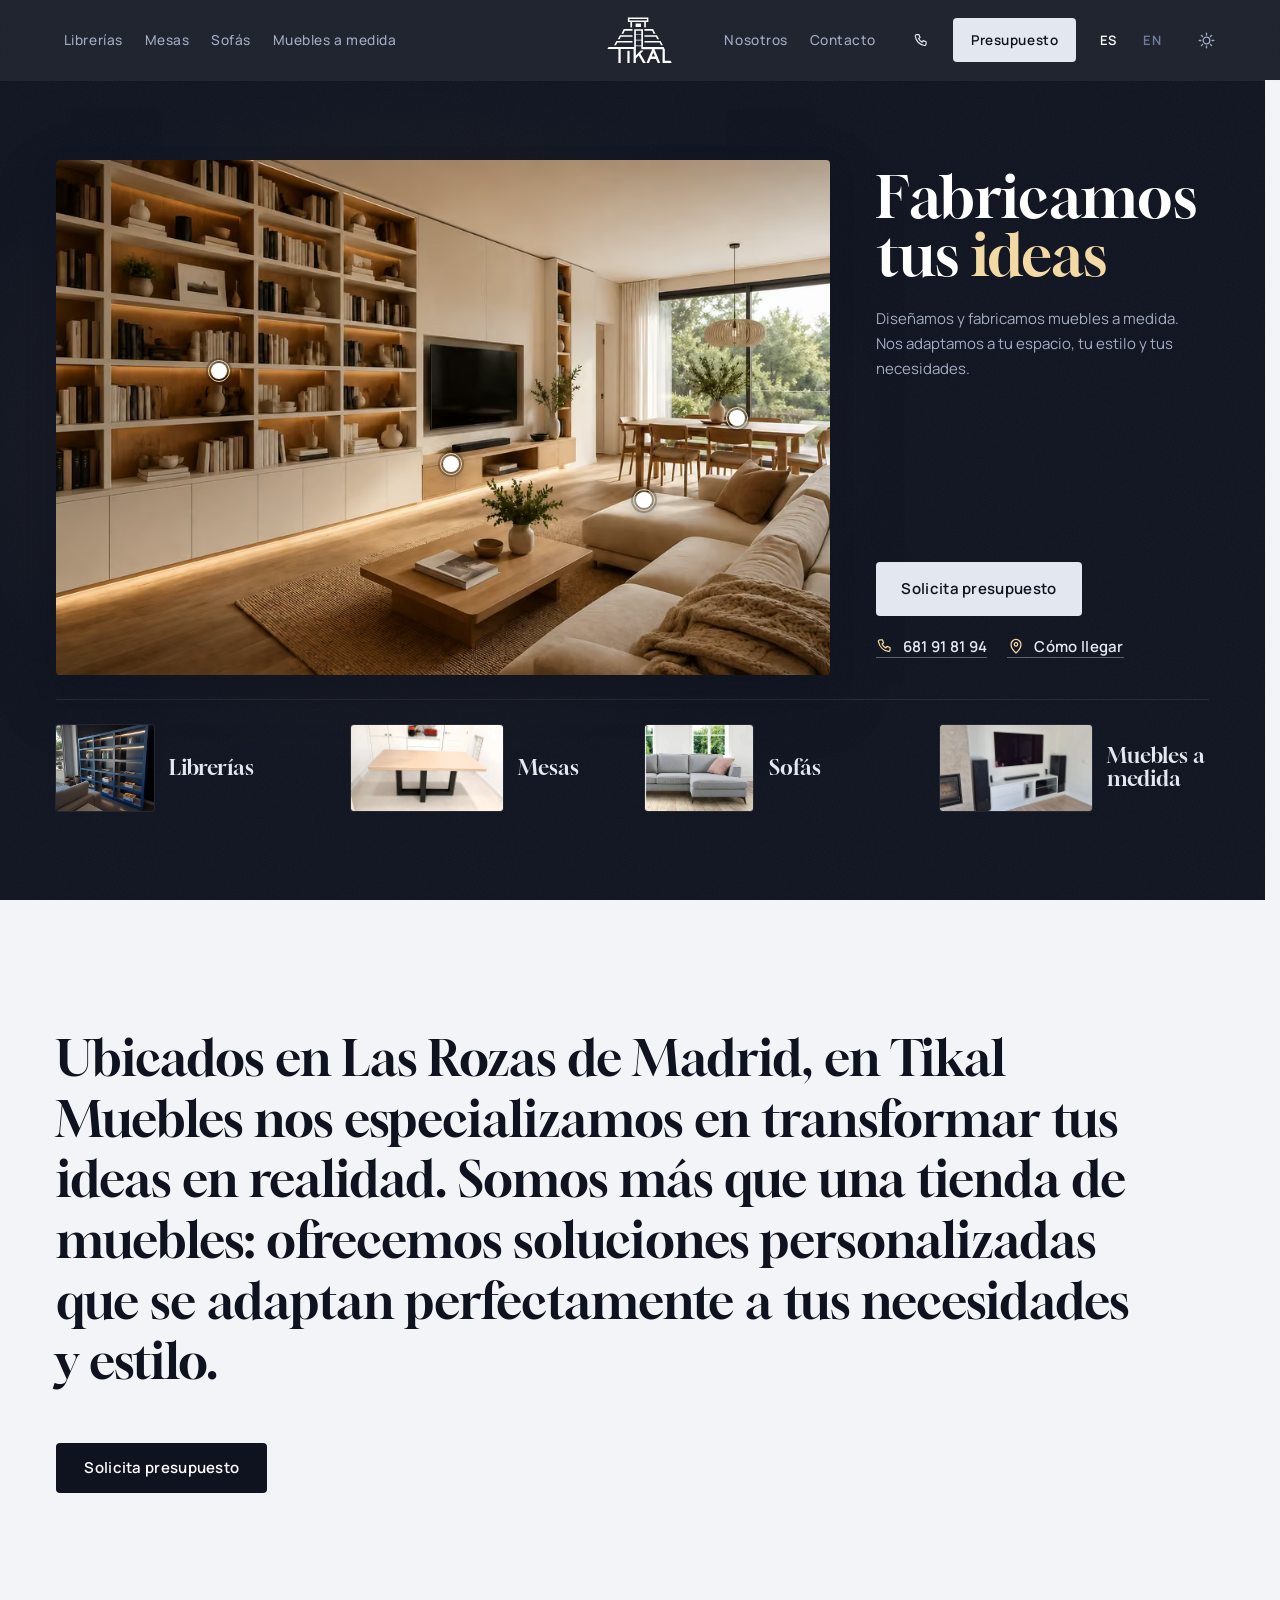
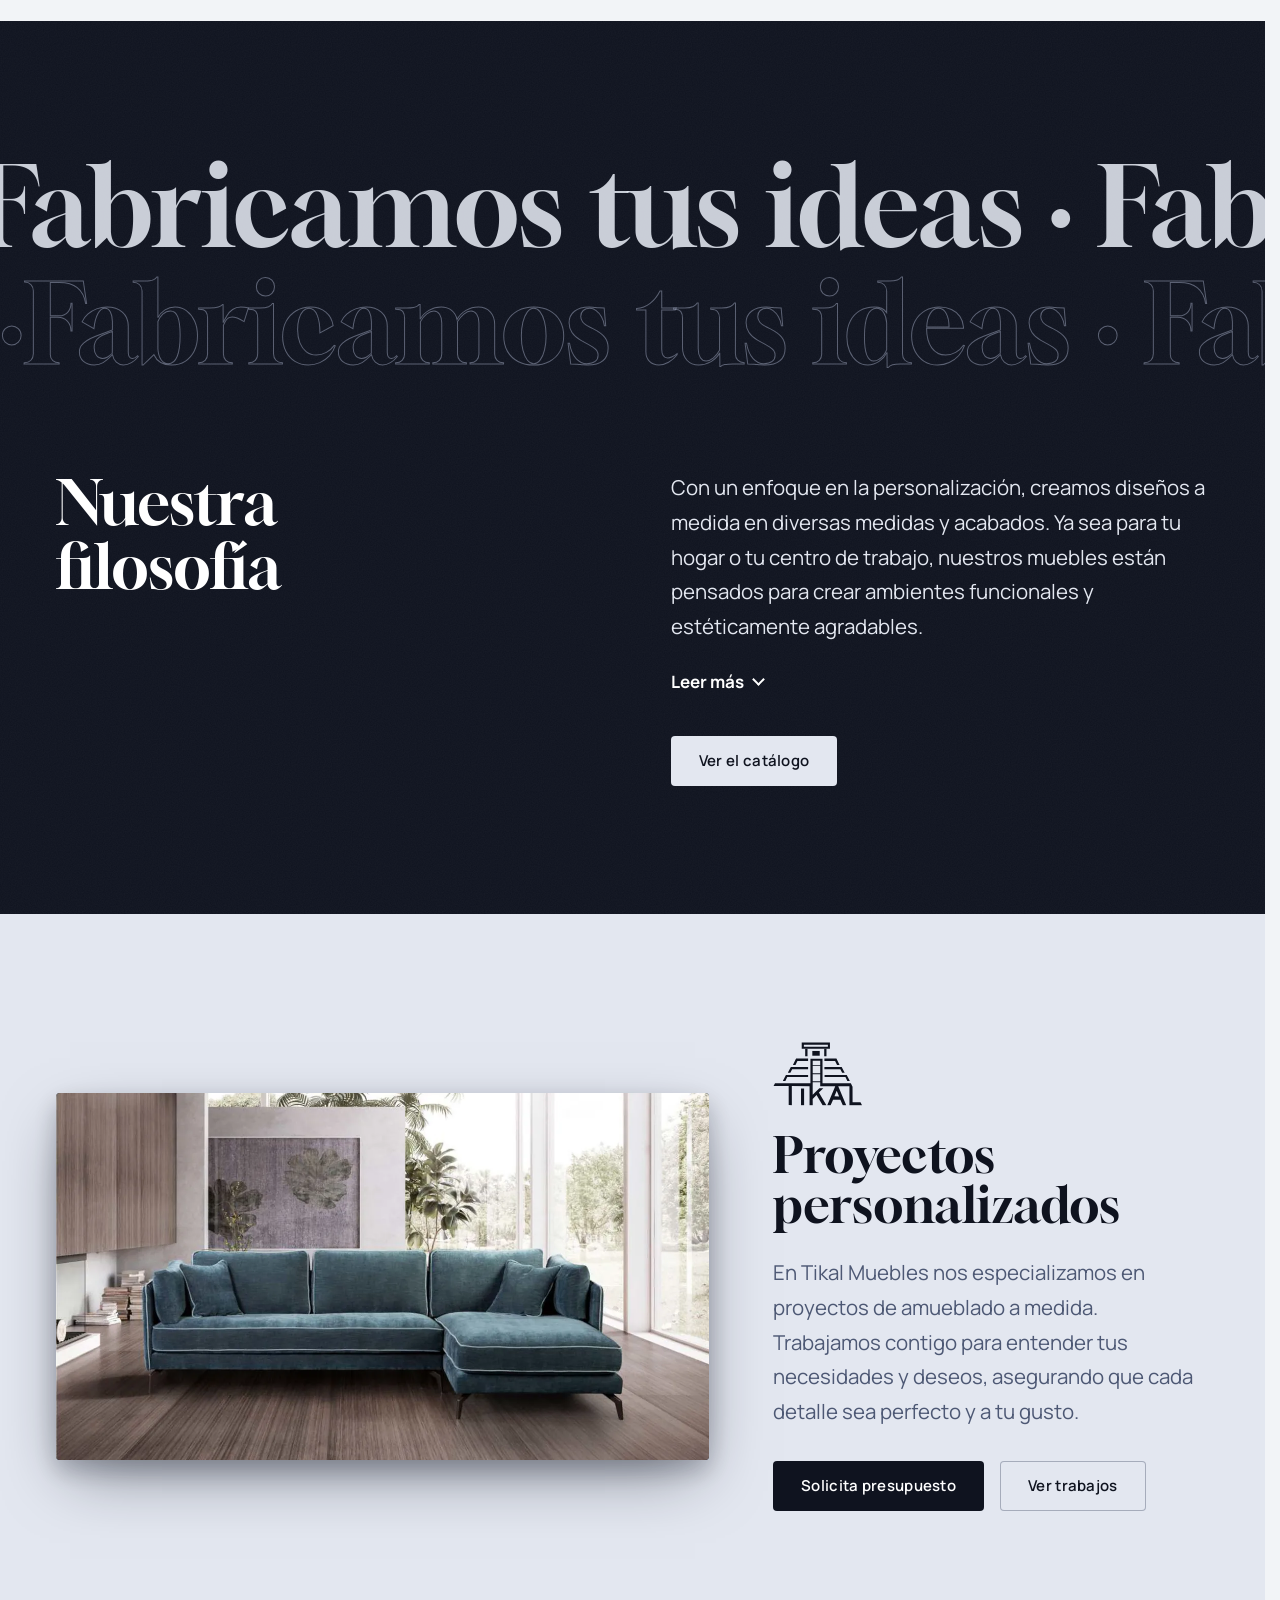
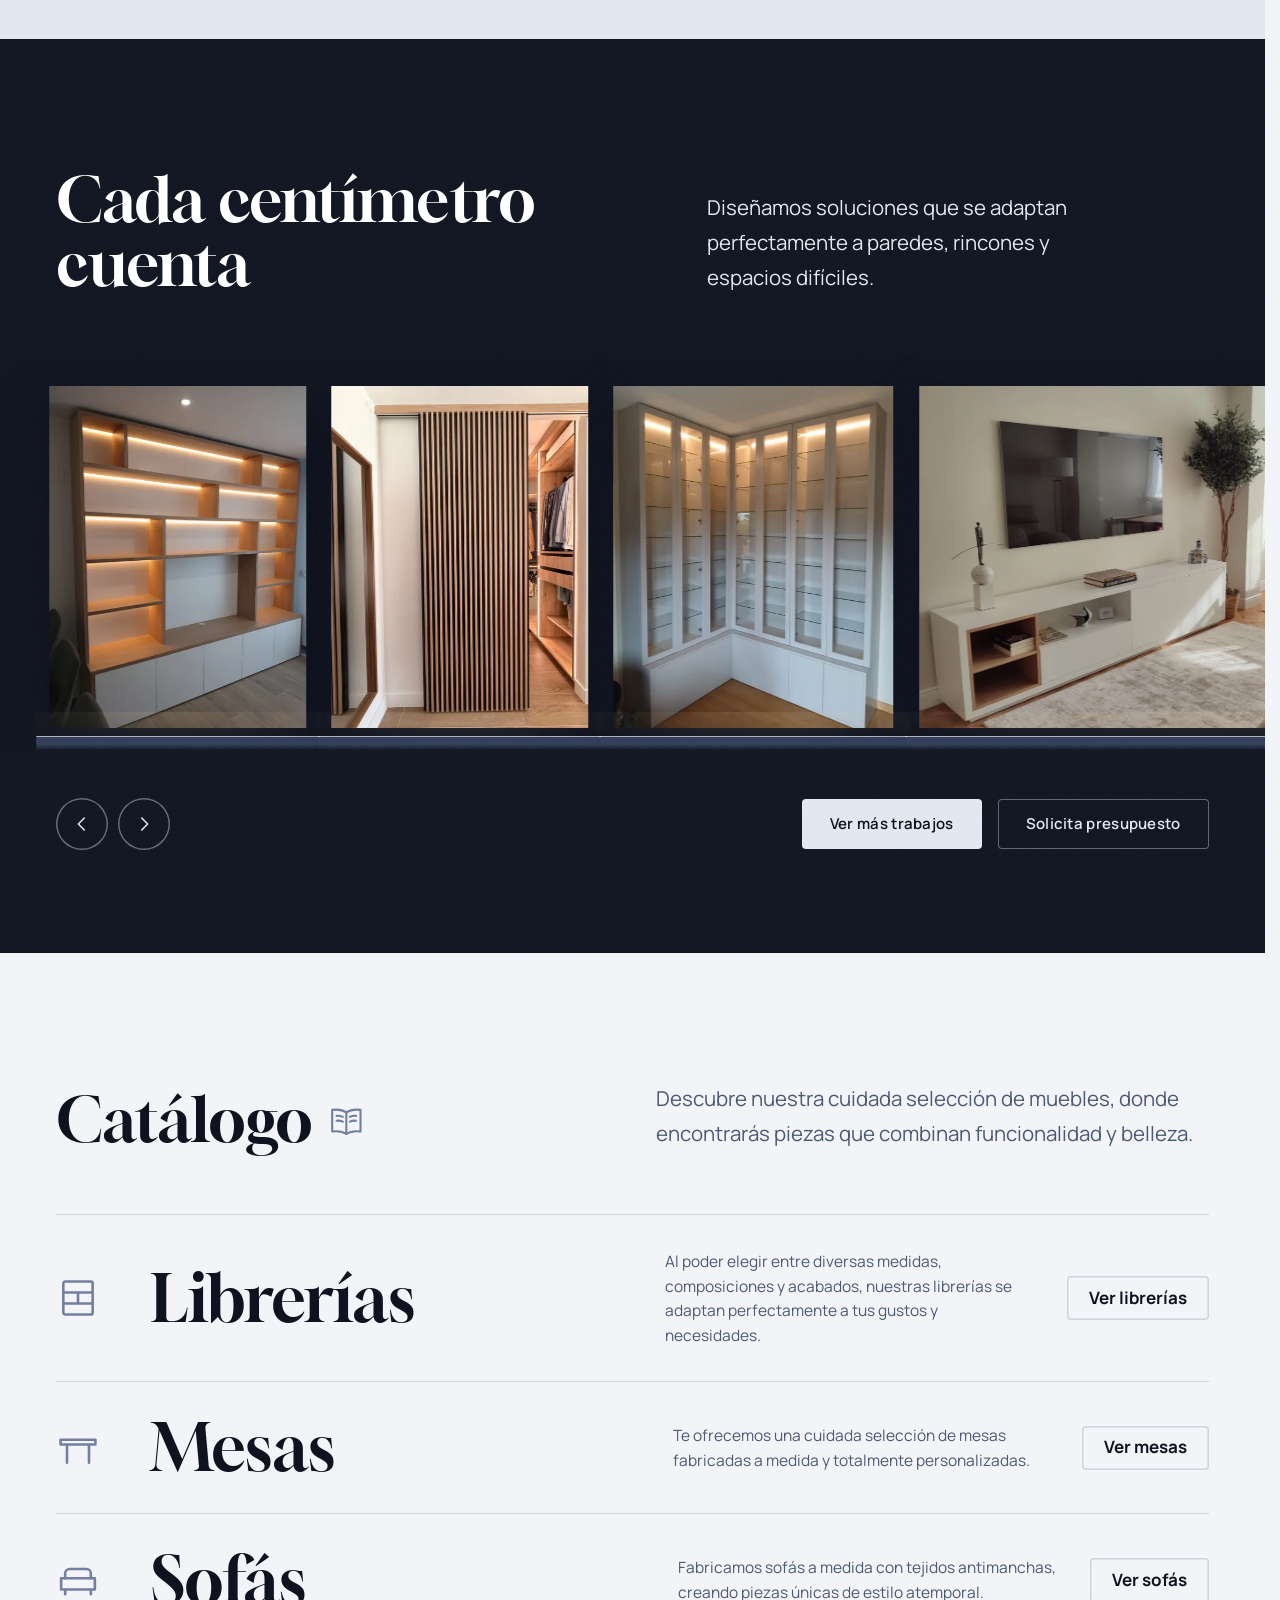
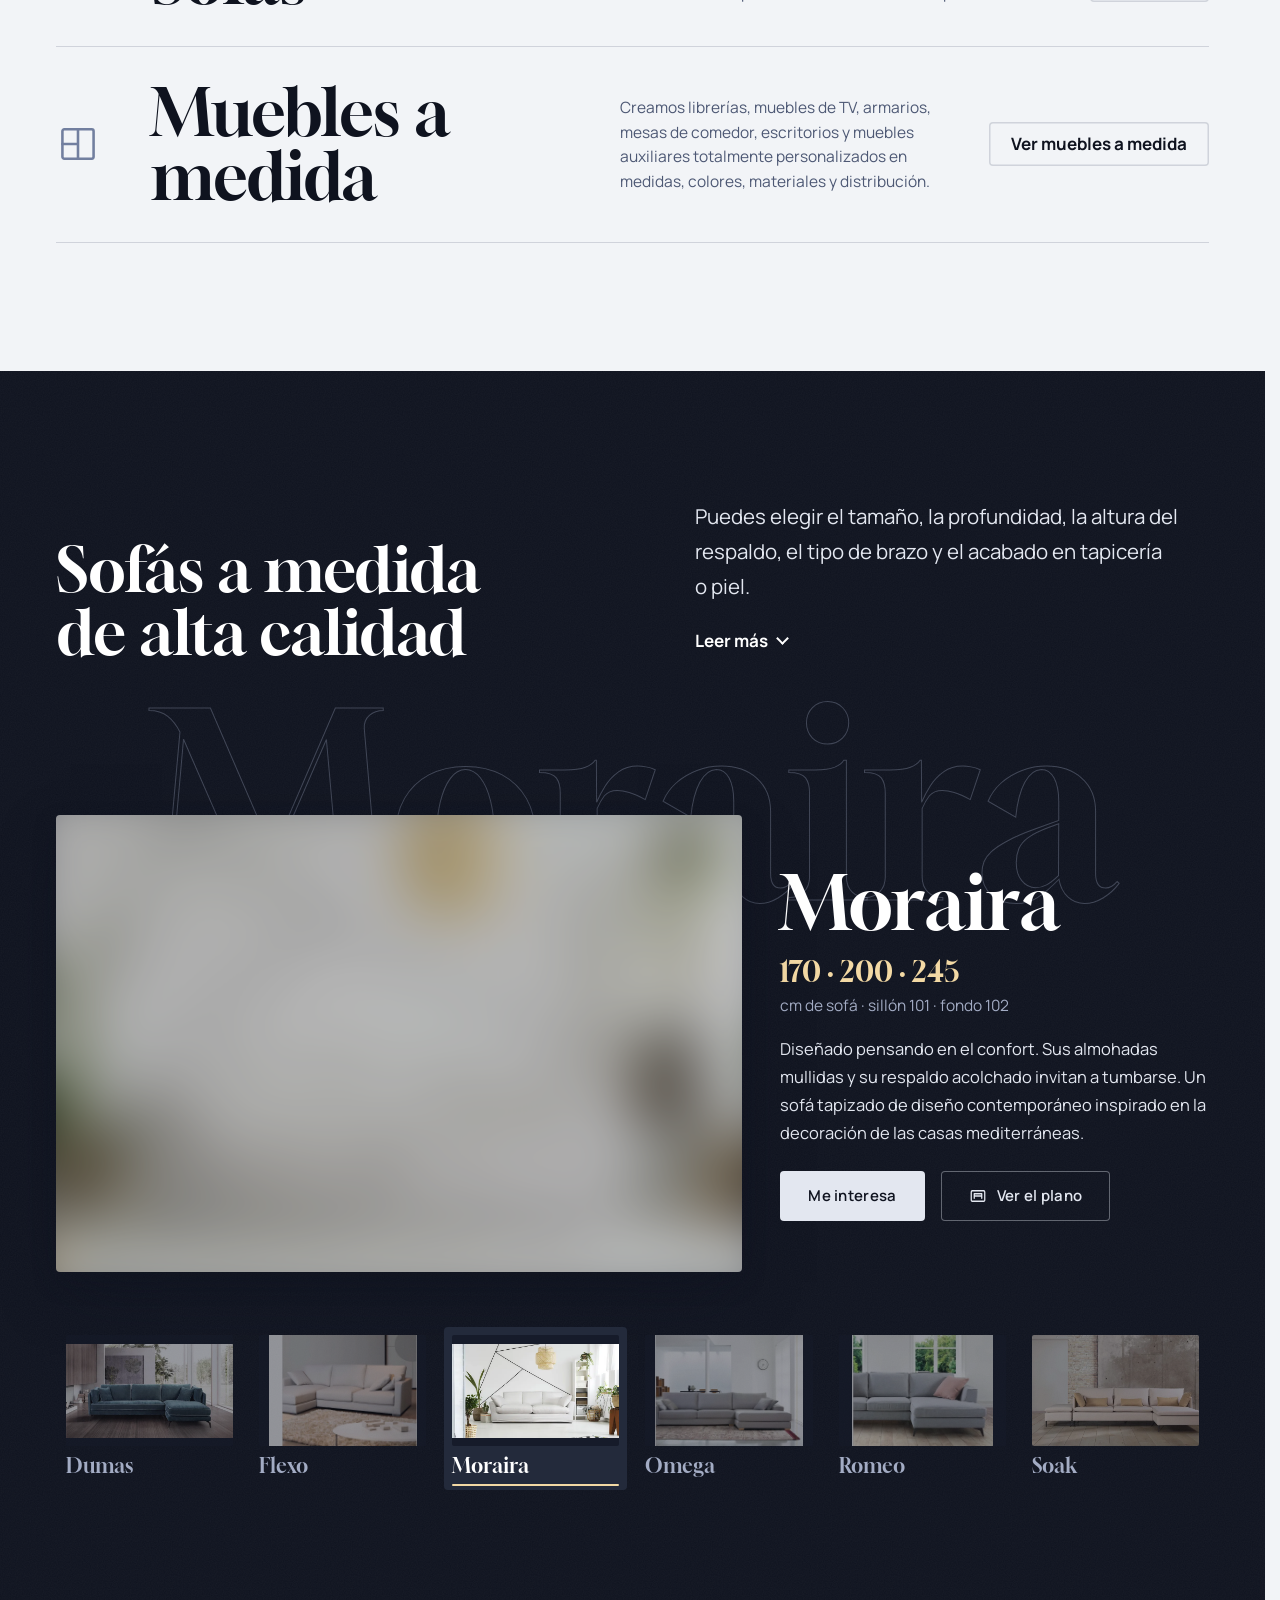
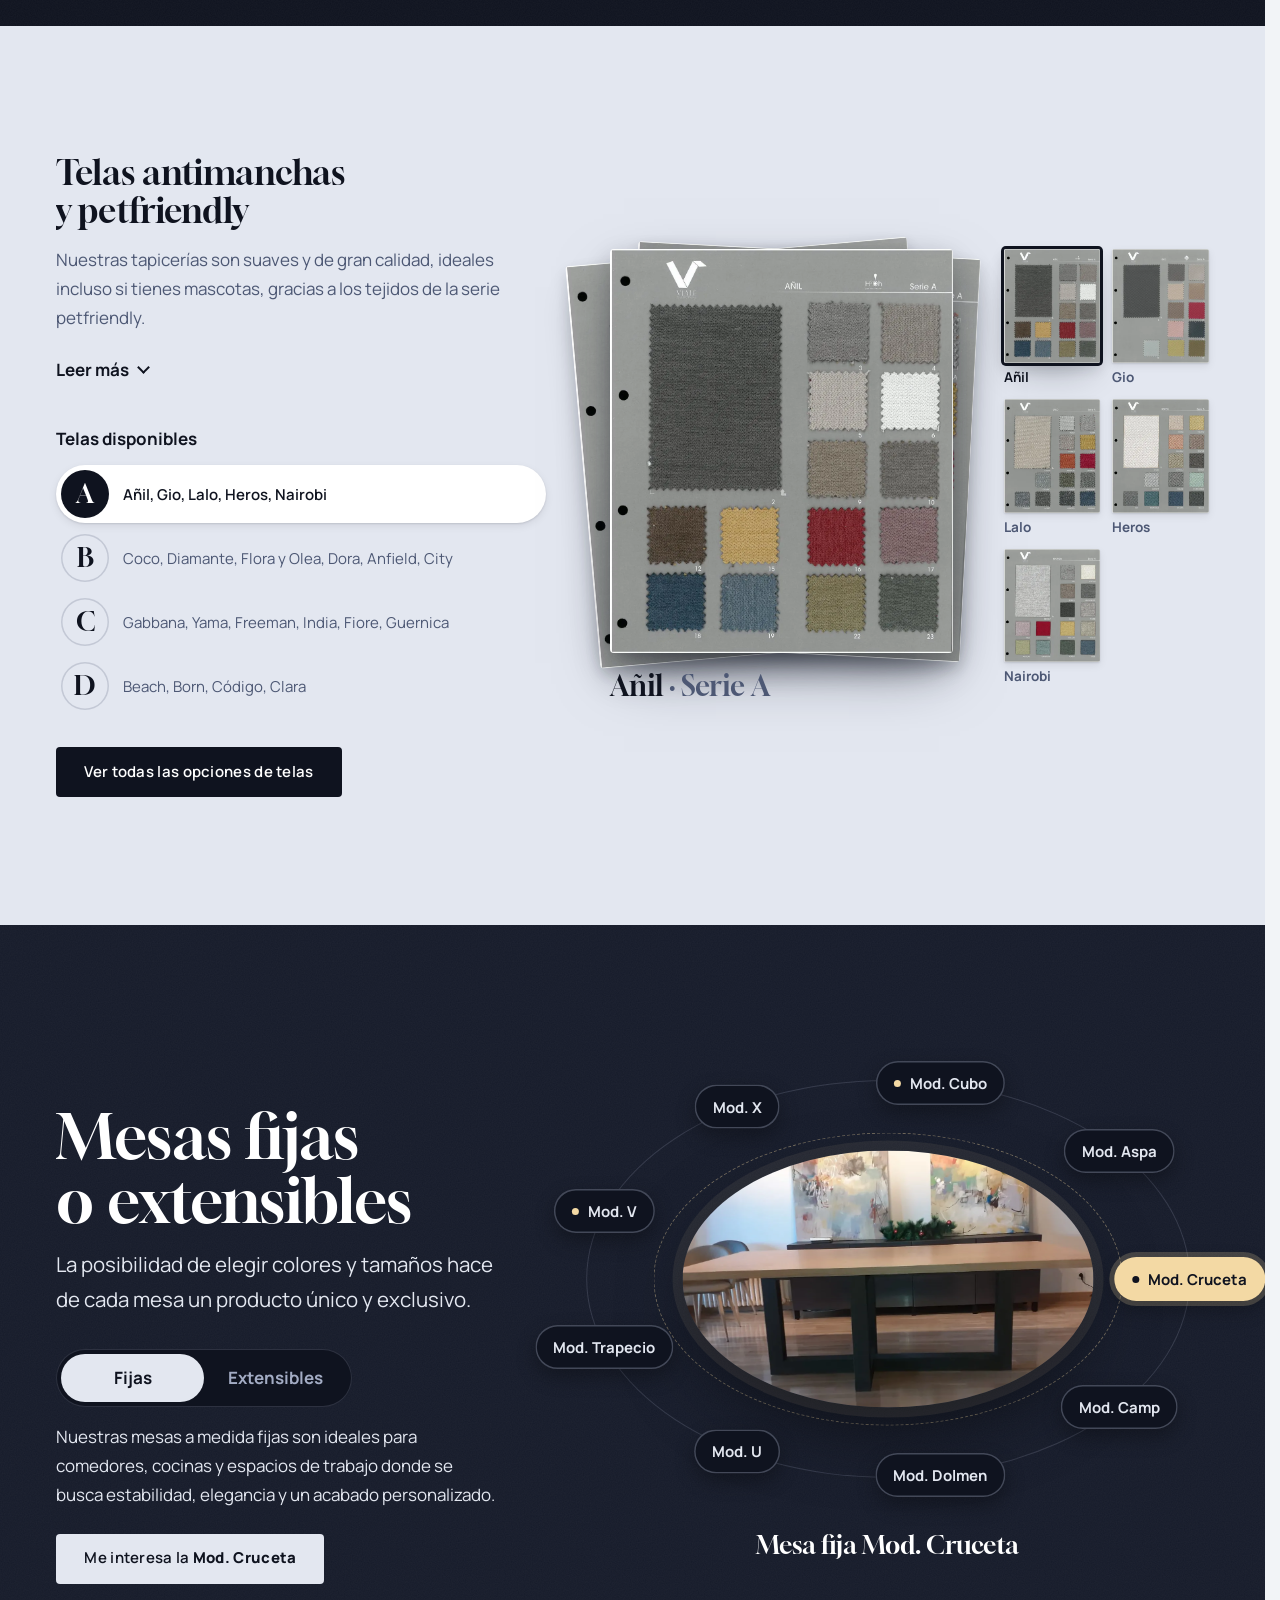
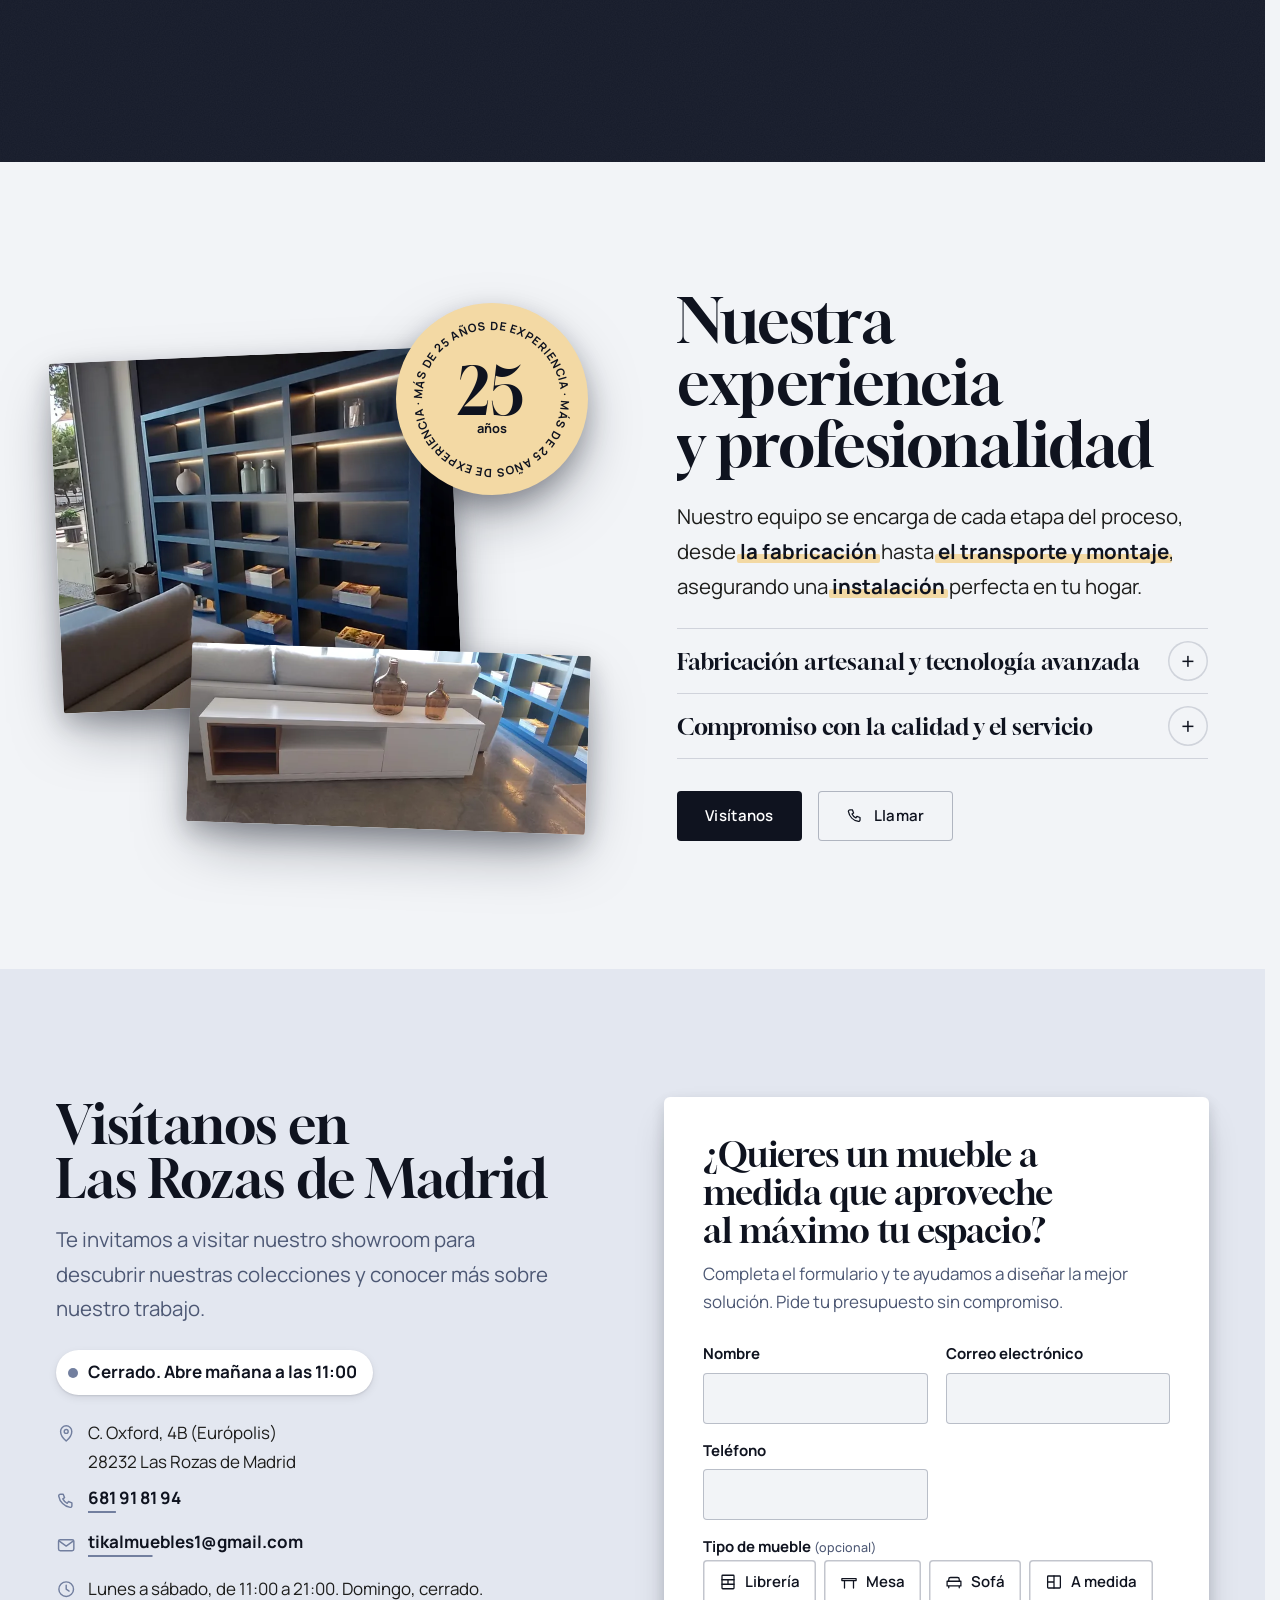
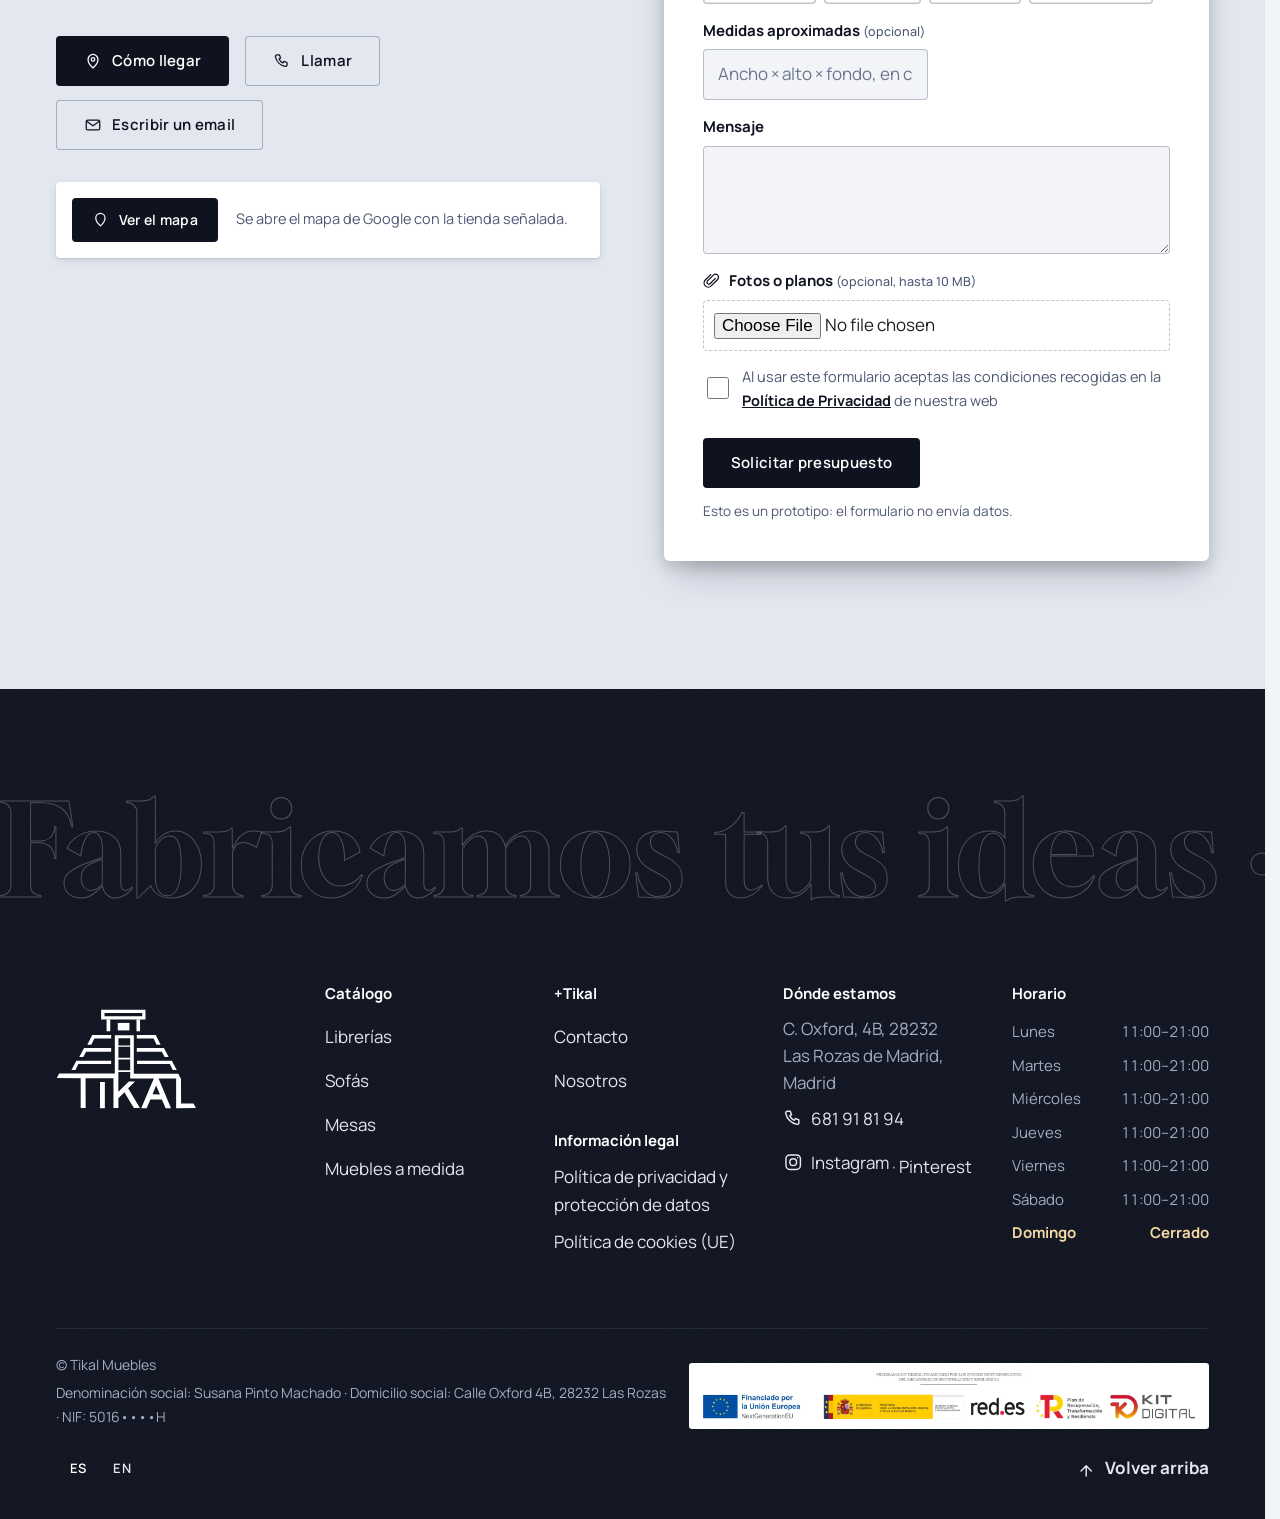
==== commit bf84d75b: "fix: el catálogo vuelve a su sitio y el menú se alinea con el hero - El bloque de catálogo vuelve tr" ====
--- a/index.html
+++ b/index.html
@@ -30,6 +30,7 @@
   (function () {
     var h = document.documentElement, q = location.search;
     h.classList.add('js');
+    h.style.setProperty('--vp', h.clientWidth + 'px');
     try { var t = localStorage.getItem('tikal-tema'); if (t === 'dark' || t === 'light') h.dataset.theme = t; } catch (e) {}
     if (/[?&]ss\b/.test(q)) { h.classList.add('ss'); return; }
     if (matchMedia('(prefers-reduced-motion: reduce)').matches) { h.classList.add('quieto'); return; }
@@ -98,6 +99,7 @@
 
 <!-- ============================ CABECERA: fija; el logo en el centro; todo lleva a sus páginas ============================ -->
 <header class="cab" id="cabecera">
+  <div class="cab-in">
   <div class="cab-izq">
     <button class="cab-menu-btn" type="button" aria-expanded="false" aria-controls="menu-movil"><span class="hamb" aria-hidden="true"><span></span></span><span class="cab-menu-txt">Menú</span></button>
     <nav class="cab-menu" aria-label="Lo que fabricamos">
@@ -121,6 +123,7 @@
     <a class="btn btn-claro btn-peq btn-presu" href="#contacto"><span>Presupuesto</span></a>
     <nav class="idioma" aria-label="Idioma"><a href="#inicio" aria-current="page" lang="es">ES</a><a href="https://tikalmuebles.com/en/" lang="en" hreflang="en">EN</a></nav>
     <button class="tema tema-ic" type="button" aria-pressed="false" aria-label="Modo oscuro"><svg class="ic ic-sol" aria-hidden="true"><use href="#i-sol"/></svg><svg class="ic ic-luna" aria-hidden="true"><use href="#i-luna"/></svg></button>
+  </div>
   </div>
 </header>
 
@@ -180,7 +183,82 @@
     </div>
   </section>
 
-  <!-- ============================ 2 · CATÁLOGO, justo tras el hero: un índice; la foto de cada categoría sigue al cursor ============================ -->
+  <!-- ============================ 2 · INTRO (su bloque 2): las palabras se encienden al leer ============================ -->
+  <section class="intro" aria-label="Tikal Muebles en Las Rozas de Madrid">
+    <div class="envoltura intro-cuerpo">
+      <p class="intro-texto" data-encender>Ubicados en Las Rozas de Madrid, en Tikal Muebles nos especializamos en transformar tus ideas en realidad. Somos más que una tienda de muebles: ofrecemos soluciones personalizadas que se adaptan perfectamente a tus necesidades y estilo.</p>
+      <a class="btn btn-principal" href="#contacto"><span>Solicita presupuesto</span></a>
+    </div>
+  </section>
+
+  <!-- ============================ 3 · NUESTRA FILOSOFÍA (su bloque 3): su lema, en grande y en movimiento ============================ -->
+  <section class="filosofia grano" aria-labelledby="t-filosofia">
+    <div class="lema" aria-hidden="true" data-ancho-libre>
+      <p class="lema-fila"><span>Fabricamos tus ideas · Fabricamos tus ideas · Fabricamos tus ideas · Fabricamos tus ideas · </span><span>Fabricamos tus ideas · Fabricamos tus ideas · Fabricamos tus ideas · Fabricamos tus ideas · </span></p>
+      <p class="lema-fila lema-inversa"><span>Fabricamos tus ideas · Fabricamos tus ideas · Fabricamos tus ideas · Fabricamos tus ideas · </span><span>Fabricamos tus ideas · Fabricamos tus ideas · Fabricamos tus ideas · Fabricamos tus ideas · </span></p>
+    </div>
+    <div class="envoltura filosofia-rejilla revelar">
+      <h2 class="titular" id="t-filosofia"><span class="linea"><span>Nuestra</span></span><span class="linea"><span>filosofía</span></span></h2>
+      <div class="filosofia-texto">
+        <p class="entrada sube" style="--d:1">Con un enfoque en la personalización, creamos diseños a medida en diversas medidas y acabados. Ya sea para tu hogar o tu centro de trabajo, nuestros muebles están pensados para crear ambientes funcionales y estéticamente agradables.</p>
+        <details class="mas sube" style="--d:2"><summary>Leer más</summary><p>Cada mueble está diseñado para añadir un toque especial a tus espacios, asegurando que cada rincón refleje tu personalidad y estilo.</p></details>
+        <div class="botones sube" style="--d:3"><a class="btn" href="#catalogo"><span>Ver el catálogo</span></a></div>
+      </div>
+    </div>
+  </section>
+
+  <!-- ============================ 4 · PROYECTOS PERSONALIZADOS (su bloque 4): de la idea al sofá ============================ -->
+  <section class="proyectos" id="proyectos" aria-labelledby="t-proyectos">
+    <div class="envoltura proyectos-rejilla">
+      <figure class="armario" data-armario>
+        <div class="armario-foto"><img data-foto src="assets/img/sofa-dumas-1280.webp" srcset="assets/img/sofa-dumas-640.webp 640w, assets/img/sofa-dumas-1280.webp 1280w, assets/img/sofa-dumas-1920.webp 1920w" sizes="(min-width: 1000px) 56vw, 92vw" width="1280" height="720" alt="Sofá Dumas con chaise longue en terciopelo azul" loading="lazy" decoding="async"></div>
+        <span class="hoja p-iz" aria-hidden="true"></span><span class="hoja p-de" aria-hidden="true"></span>
+      </figure>
+      <div class="proyectos-texto revelar">
+        <svg class="proyectos-logo sube" aria-hidden="true"><use href="#logo-tikal"/></svg>
+        <h2 class="titular" id="t-proyectos"><span class="linea"><span>Proyectos</span></span><span class="linea"><span>personalizados</span></span></h2>
+        <p class="entrada sube" style="--d:1">En Tikal Muebles nos especializamos en proyectos de amueblado a medida. Trabajamos contigo para entender tus necesidades y deseos, asegurando que cada detalle sea perfecto y a tu gusto.</p>
+        <div class="botones grupo sube" style="--d:2">
+          <a class="btn btn-principal" href="#contacto"><span>Solicita presupuesto</span></a>
+          <a class="btn btn-linea" href="#trabajos"><span>Ver trabajos</span></a>
+        </div>
+      </div>
+    </div>
+  </section>
+
+  <!-- ============================ 5 · CADA CENTÍMETRO CUENTA: la estantería de trabajos reales ============================ -->
+  <section class="trabajos grano" id="trabajos" aria-labelledby="t-trabajos">
+    <div class="envoltura trabajos-cabeza revelar">
+      <h2 class="titular" id="t-trabajos"><span class="linea"><span>Cada centímetro cuenta</span></span></h2>
+      <p class="entrada sube" style="--d:1">Diseñamos soluciones que se adaptan perfectamente a paredes, rincones y espacios difíciles.</p>
+    </div>
+    <div class="estanteria" data-ancho-libre>
+      <ul class="est-pista">
+        <li><button class="hueco" type="button" data-i="0"><img data-foto src="assets/img/trabajo-libreria-laca-madera-led-480.webp" srcset="assets/img/trabajo-libreria-laca-madera-led-480.webp 480w, assets/img/trabajo-libreria-laca-madera-led-960.webp 960w" sizes="(min-width: 768px) 340px, 60vw" width="480" height="640" alt="Librería en laca y madera con luces led" loading="lazy" decoding="async" data-grande="assets/img/trabajo-libreria-laca-madera-led-1530.webp"><span class="hueco-pie">Librería en laca y madera con luces led</span></button></li>
+        <li><button class="hueco" type="button" data-i="1"><img data-foto src="assets/img/trabajo-vestidor-palilleria-480.webp" srcset="assets/img/trabajo-vestidor-palilleria-480.webp 480w, assets/img/trabajo-vestidor-palilleria-960.webp 960w" sizes="(min-width: 768px) 340px, 60vw" width="480" height="641" alt="Vestidor con puerta de palillería" loading="lazy" decoding="async" data-grande="assets/img/trabajo-vestidor-palilleria-1199.webp"><span class="hueco-pie">Vestidor con puerta de palillería</span></button></li>
+        <li><button class="hueco" type="button" data-i="2"><img data-foto src="assets/img/trabajo-vitrinas-laca-cristal-480.webp" srcset="assets/img/trabajo-vitrinas-laca-cristal-480.webp 480w, assets/img/trabajo-vitrinas-laca-cristal-960.webp 960w" sizes="(min-width: 768px) 370px, 66vw" width="480" height="586" alt="Vitrinas personalizadas en laca y cristal con luces led. Zona de almacenaje inferior" loading="lazy" decoding="async" data-grande="assets/img/trabajo-vitrinas-laca-cristal-1200.webp" data-extra="Fabricada para guardar una colección de coches."><span class="hueco-pie">Vitrinas personalizadas en laca y cristal con luces led</span></button></li>
+        <li><button class="hueco" type="button" data-i="3"><img data-foto src="assets/img/trabajo-mueble-tv-270-640.webp" srcset="assets/img/trabajo-mueble-tv-270-640.webp 640w, assets/img/trabajo-mueble-tv-270-1280.webp 1280w" sizes="(min-width: 768px) 740px, 96vw" width="640" height="389" alt="Mueble para TV en laca y madera, 270 × 40 × 60" loading="lazy" decoding="async" data-grande="assets/img/trabajo-mueble-tv-270-1848.webp"><span class="hueco-pie">Mueble para TV en laca y madera, 270 × 40 × 60</span></button></li>
+        <li><button class="hueco" type="button" data-i="4"><img data-foto src="assets/img/trabajo-mueble-roble-480.webp" srcset="assets/img/trabajo-mueble-roble-480.webp 480w, assets/img/trabajo-mueble-roble-960.webp 960w" sizes="(min-width: 768px) 340px, 60vw" width="480" height="640" alt="Mueble a medida en madera de roble" loading="lazy" decoding="async" data-grande="assets/img/trabajo-mueble-roble-1536.webp"><span class="hueco-pie">Mueble a medida en madera de roble</span></button></li>
+        <li><button class="hueco" type="button" data-i="5"><img data-foto src="assets/img/libreria-lacada-led-480.webp" srcset="assets/img/libreria-lacada-led-480.webp 480w, assets/img/libreria-lacada-led-960.webp 960w" sizes="(min-width: 768px) 340px, 60vw" width="480" height="640" alt="Librería lacada a medida con luces led" loading="lazy" decoding="async" data-grande="assets/img/libreria-lacada-led-1530.webp"><span class="hueco-pie">Librería lacada a medida con luces led</span></button></li>
+        <li><button class="hueco" type="button" data-i="6"><img data-foto src="assets/img/trabajo-libreria-roble-480.webp" srcset="assets/img/trabajo-libreria-roble-480.webp 480w, assets/img/trabajo-libreria-roble-960.webp 960w" sizes="(min-width: 768px) 340px, 60vw" width="480" height="640" alt="Librería fabricada a medida en madera de roble" loading="lazy" decoding="async" data-grande="assets/img/trabajo-libreria-roble-1200.webp"><span class="hueco-pie">Librería fabricada a medida en madera de roble</span></button></li>
+        <li><button class="hueco" type="button" data-i="7"><img data-foto src="assets/img/trabajo-libreria-blanca-led-640.webp" srcset="assets/img/trabajo-libreria-blanca-led-640.webp 640w, assets/img/trabajo-libreria-blanca-led-1280.webp 1280w" sizes="(min-width: 768px) 600px, 96vw" width="640" height="480" alt="Librería lacada en blanco a medida con luces led" loading="lazy" decoding="async" data-grande="assets/img/trabajo-libreria-blanca-led-2048.webp"><span class="hueco-pie">Librería lacada en blanco a medida con luces led</span></button></li>
+        <li><button class="hueco" type="button" data-i="8"><img data-foto src="assets/img/trabajo-zona-trabajo-roble-480.webp" srcset="assets/img/trabajo-zona-trabajo-roble-480.webp 480w, assets/img/trabajo-zona-trabajo-roble-960.webp 960w" sizes="(min-width: 768px) 340px, 60vw" width="480" height="640" alt="Zona de trabajo a medida con mesa y estantes en roble" loading="lazy" decoding="async" data-grande="assets/img/trabajo-zona-trabajo-roble-1200.webp"><span class="hueco-pie">Zona de trabajo a medida con mesa y estantes en roble</span></button></li>
+        <li><button class="hueco" type="button" data-i="9"><img data-foto src="assets/img/trabajo-libreria-armario-480.webp" srcset="assets/img/trabajo-libreria-armario-480.webp 480w, assets/img/trabajo-libreria-armario-960.webp 960w" sizes="(min-width: 768px) 260px, 46vw" width="480" height="853" alt="Librería a medida lacada en blanco con armario integrado y almacenaje inferior" loading="lazy" decoding="async" data-grande="assets/img/trabajo-libreria-armario-1152.webp"><span class="hueco-pie">Librería a medida lacada en blanco con armario integrado</span></button></li>
+      </ul>
+    </div>
+    <div class="envoltura trabajos-pie">
+      <div class="est-mandos">
+        <button class="est-btn" type="button" data-mover="-1" aria-label="Trabajo anterior"><svg class="ic" aria-hidden="true"><use href="#i-izq"/></svg></button>
+        <button class="est-btn" type="button" data-mover="1" aria-label="Trabajo siguiente"><svg class="ic" aria-hidden="true"><use href="#i-der"/></svg></button>
+      </div>
+      <div class="botones grupo">
+        <button class="btn btn-claro btn-principal" type="button" data-abrir-visor="todos"><span>Ver más trabajos</span></button>
+        <a class="btn btn-hueco" href="#contacto"><span>Solicita presupuesto</span></a>
+      </div>
+    </div>
+  </section>
+
+  <!-- ============================ 6 · CATÁLOGO: un índice; la foto de cada categoría sigue al cursor ============================ -->
   <section class="catalogo" id="catalogo" aria-labelledby="t-catalogo">
     <div class="envoltura">
       <div class="catalogo-cabeza revelar">
@@ -227,81 +305,6 @@
       </ul>
     </div>
     <div class="flotador" aria-hidden="true"><div class="flotador-in"><img alt="" width="640" height="480"></div></div>
-  </section>
-
-  <!-- ============================ 2 · INTRO (su bloque 2): las palabras se encienden al leer ============================ -->
-  <section class="intro" aria-label="Tikal Muebles en Las Rozas de Madrid">
-    <div class="envoltura intro-cuerpo">
-      <p class="intro-texto" data-encender>Ubicados en Las Rozas de Madrid, en Tikal Muebles nos especializamos en transformar tus ideas en realidad. Somos más que una tienda de muebles: ofrecemos soluciones personalizadas que se adaptan perfectamente a tus necesidades y estilo.</p>
-      <a class="btn btn-principal" href="#contacto"><span>Solicita presupuesto</span></a>
-    </div>
-  </section>
-
-  <!-- ============================ 3 · NUESTRA FILOSOFÍA (su bloque 3): su lema, en grande y en movimiento ============================ -->
-  <section class="filosofia grano" aria-labelledby="t-filosofia">
-    <div class="lema" aria-hidden="true" data-ancho-libre>
-      <p class="lema-fila"><span>Fabricamos tus ideas · Fabricamos tus ideas · Fabricamos tus ideas · Fabricamos tus ideas · </span><span>Fabricamos tus ideas · Fabricamos tus ideas · Fabricamos tus ideas · Fabricamos tus ideas · </span></p>
-      <p class="lema-fila lema-inversa"><span>Fabricamos tus ideas · Fabricamos tus ideas · Fabricamos tus ideas · Fabricamos tus ideas · </span><span>Fabricamos tus ideas · Fabricamos tus ideas · Fabricamos tus ideas · Fabricamos tus ideas · </span></p>
-    </div>
-    <div class="envoltura filosofia-rejilla revelar">
-      <h2 class="titular" id="t-filosofia"><span class="linea"><span>Nuestra</span></span><span class="linea"><span>filosofía</span></span></h2>
-      <div class="filosofia-texto">
-        <p class="entrada sube" style="--d:1">Con un enfoque en la personalización, creamos diseños a medida en diversas medidas y acabados. Ya sea para tu hogar o tu centro de trabajo, nuestros muebles están pensados para crear ambientes funcionales y estéticamente agradables.</p>
-        <details class="mas sube" style="--d:2"><summary>Leer más</summary><p>Cada mueble está diseñado para añadir un toque especial a tus espacios, asegurando que cada rincón refleje tu personalidad y estilo.</p></details>
-        <div class="botones sube" style="--d:3"><a class="btn" href="#catalogo"><span>Ver el catálogo</span></a></div>
-      </div>
-    </div>
-  </section>
-
-  <!-- ============================ 4 · PROYECTOS PERSONALIZADOS (su bloque 4): de la idea al sofá ============================ -->
-  <section class="proyectos" id="proyectos" aria-labelledby="t-proyectos">
-    <div class="envoltura proyectos-rejilla">
-      <figure class="armario" data-armario>
-        <div class="armario-foto"><img data-foto src="assets/img/sofa-dumas-1280.webp" srcset="assets/img/sofa-dumas-640.webp 640w, assets/img/sofa-dumas-1280.webp 1280w, assets/img/sofa-dumas-1920.webp 1920w" sizes="(min-width: 1000px) 56vw, 92vw" width="1280" height="720" alt="Sofá Dumas con chaise longue en terciopelo azul" loading="lazy" decoding="async"></div>
-        <span class="hoja p-iz" aria-hidden="true"></span><span class="hoja p-de" aria-hidden="true"></span>
-      </figure>
-      <div class="proyectos-texto revelar">
-        <svg class="proyectos-logo sube" aria-hidden="true"><use href="#logo-tikal"/></svg>
-        <h2 class="titular" id="t-proyectos"><span class="linea"><span>Proyectos</span></span><span class="linea"><span>personalizados</span></span></h2>
-        <p class="entrada sube" style="--d:1">En Tikal Muebles nos especializamos en proyectos de amueblado a medida. Trabajamos contigo para entender tus necesidades y deseos, asegurando que cada detalle sea perfecto y a tu gusto.</p>
-        <div class="botones grupo sube" style="--d:2">
-          <a class="btn btn-principal" href="#contacto"><span>Solicita presupuesto</span></a>
-          <a class="btn btn-linea" href="#trabajos"><span>Ver trabajos</span></a>
-        </div>
-      </div>
-    </div>
-  </section>
-
-  <!-- ============================ 5 · CADA CENTÍMETRO CUENTA: la estantería de trabajos reales ============================ -->
-  <section class="trabajos grano" id="trabajos" aria-labelledby="t-trabajos">
-    <div class="envoltura trabajos-cabeza revelar">
-      <h2 class="titular" id="t-trabajos"><span class="linea"><span>Cada centímetro cuenta</span></span></h2>
-      <p class="entrada sube" style="--d:1">Diseñamos soluciones que se adaptan perfectamente a paredes, rincones y espacios difíciles.</p>
-    </div>
-    <div class="estanteria" data-ancho-libre>
-      <ul class="est-pista">
-        <li><button class="hueco" type="button" data-i="0"><img data-foto src="assets/img/trabajo-libreria-laca-madera-led-480.webp" srcset="assets/img/trabajo-libreria-laca-madera-led-480.webp 480w, assets/img/trabajo-libreria-laca-madera-led-960.webp 960w" sizes="(min-width: 768px) 340px, 60vw" width="480" height="640" alt="Librería en laca y madera con luces led" loading="lazy" decoding="async" data-grande="assets/img/trabajo-libreria-laca-madera-led-1530.webp"><span class="hueco-pie">Librería en laca y madera con luces led</span></button></li>
-        <li><button class="hueco" type="button" data-i="1"><img data-foto src="assets/img/trabajo-vestidor-palilleria-480.webp" srcset="assets/img/trabajo-vestidor-palilleria-480.webp 480w, assets/img/trabajo-vestidor-palilleria-960.webp 960w" sizes="(min-width: 768px) 340px, 60vw" width="480" height="641" alt="Vestidor con puerta de palillería" loading="lazy" decoding="async" data-grande="assets/img/trabajo-vestidor-palilleria-1199.webp"><span class="hueco-pie">Vestidor con puerta de palillería</span></button></li>
-        <li><button class="hueco" type="button" data-i="2"><img data-foto src="assets/img/trabajo-vitrinas-laca-cristal-480.webp" srcset="assets/img/trabajo-vitrinas-laca-cristal-480.webp 480w, assets/img/trabajo-vitrinas-laca-cristal-960.webp 960w" sizes="(min-width: 768px) 370px, 66vw" width="480" height="586" alt="Vitrinas personalizadas en laca y cristal con luces led. Zona de almacenaje inferior" loading="lazy" decoding="async" data-grande="assets/img/trabajo-vitrinas-laca-cristal-1200.webp" data-extra="Fabricada para guardar una colección de coches."><span class="hueco-pie">Vitrinas personalizadas en laca y cristal con luces led</span></button></li>
-        <li><button class="hueco" type="button" data-i="3"><img data-foto src="assets/img/trabajo-mueble-tv-270-640.webp" srcset="assets/img/trabajo-mueble-tv-270-640.webp 640w, assets/img/trabajo-mueble-tv-270-1280.webp 1280w" sizes="(min-width: 768px) 740px, 96vw" width="640" height="389" alt="Mueble para TV en laca y madera, 270 × 40 × 60" loading="lazy" decoding="async" data-grande="assets/img/trabajo-mueble-tv-270-1848.webp"><span class="hueco-pie">Mueble para TV en laca y madera, 270 × 40 × 60</span></button></li>
-        <li><button class="hueco" type="button" data-i="4"><img data-foto src="assets/img/trabajo-mueble-roble-480.webp" srcset="assets/img/trabajo-mueble-roble-480.webp 480w, assets/img/trabajo-mueble-roble-960.webp 960w" sizes="(min-width: 768px) 340px, 60vw" width="480" height="640" alt="Mueble a medida en madera de roble" loading="lazy" decoding="async" data-grande="assets/img/trabajo-mueble-roble-1536.webp"><span class="hueco-pie">Mueble a medida en madera de roble</span></button></li>
-        <li><button class="hueco" type="button" data-i="5"><img data-foto src="assets/img/libreria-lacada-led-480.webp" srcset="assets/img/libreria-lacada-led-480.webp 480w, assets/img/libreria-lacada-led-960.webp 960w" sizes="(min-width: 768px) 340px, 60vw" width="480" height="640" alt="Librería lacada a medida con luces led" loading="lazy" decoding="async" data-grande="assets/img/libreria-lacada-led-1530.webp"><span class="hueco-pie">Librería lacada a medida con luces led</span></button></li>
-        <li><button class="hueco" type="button" data-i="6"><img data-foto src="assets/img/trabajo-libreria-roble-480.webp" srcset="assets/img/trabajo-libreria-roble-480.webp 480w, assets/img/trabajo-libreria-roble-960.webp 960w" sizes="(min-width: 768px) 340px, 60vw" width="480" height="640" alt="Librería fabricada a medida en madera de roble" loading="lazy" decoding="async" data-grande="assets/img/trabajo-libreria-roble-1200.webp"><span class="hueco-pie">Librería fabricada a medida en madera de roble</span></button></li>
-        <li><button class="hueco" type="button" data-i="7"><img data-foto src="assets/img/trabajo-libreria-blanca-led-640.webp" srcset="assets/img/trabajo-libreria-blanca-led-640.webp 640w, assets/img/trabajo-libreria-blanca-led-1280.webp 1280w" sizes="(min-width: 768px) 600px, 96vw" width="640" height="480" alt="Librería lacada en blanco a medida con luces led" loading="lazy" decoding="async" data-grande="assets/img/trabajo-libreria-blanca-led-2048.webp"><span class="hueco-pie">Librería lacada en blanco a medida con luces led</span></button></li>
-        <li><button class="hueco" type="button" data-i="8"><img data-foto src="assets/img/trabajo-zona-trabajo-roble-480.webp" srcset="assets/img/trabajo-zona-trabajo-roble-480.webp 480w, assets/img/trabajo-zona-trabajo-roble-960.webp 960w" sizes="(min-width: 768px) 340px, 60vw" width="480" height="640" alt="Zona de trabajo a medida con mesa y estantes en roble" loading="lazy" decoding="async" data-grande="assets/img/trabajo-zona-trabajo-roble-1200.webp"><span class="hueco-pie">Zona de trabajo a medida con mesa y estantes en roble</span></button></li>
-        <li><button class="hueco" type="button" data-i="9"><img data-foto src="assets/img/trabajo-libreria-armario-480.webp" srcset="assets/img/trabajo-libreria-armario-480.webp 480w, assets/img/trabajo-libreria-armario-960.webp 960w" sizes="(min-width: 768px) 260px, 46vw" width="480" height="853" alt="Librería a medida lacada en blanco con armario integrado y almacenaje inferior" loading="lazy" decoding="async" data-grande="assets/img/trabajo-libreria-armario-1152.webp"><span class="hueco-pie">Librería a medida lacada en blanco con armario integrado</span></button></li>
-      </ul>
-    </div>
-    <div class="envoltura trabajos-pie">
-      <div class="est-mandos">
-        <button class="est-btn" type="button" data-mover="-1" aria-label="Trabajo anterior"><svg class="ic" aria-hidden="true"><use href="#i-izq"/></svg></button>
-        <button class="est-btn" type="button" data-mover="1" aria-label="Trabajo siguiente"><svg class="ic" aria-hidden="true"><use href="#i-der"/></svg></button>
-      </div>
-      <div class="botones grupo">
-        <button class="btn btn-claro btn-principal" type="button" data-abrir-visor="todos"><span>Ver más trabajos</span></button>
-        <a class="btn btn-hueco" href="#contacto"><span>Solicita presupuesto</span></a>
-      </div>
-    </div>
   </section>
 
   <!-- ============================ 7 · SOFÁS: el escenario de sus seis modelos ============================ -->
--- a/assets/css/global.css
+++ b/assets/css/global.css
@@ -59,6 +59,20 @@
 @media (min-width: 2400px) { :root { --cab-h: 100px; --ancho: 1680px; } }
 @media (max-height: 500px) and (orientation: landscape) { :root { --cab-h: 52px; } }
 
+/* Medidas del hero, compartidas con la cabecera: el menú empieza donde empieza la foto
+   y termina donde termina el hero. --vp es el ancho útil de la ventana (lo pone el
+   primer script, sin la barra de desplazamiento). */
+:root { --vp: 100vw; --h-alto: calc(100vh - var(--cab-h)); --h-hp: clamp(14px, 2.6vh, 40px); }
+@supports (height: 100svh) { :root { --h-alto: calc(100svh - var(--cab-h)); --h-hp: clamp(14px, 2.6svh, 40px); } }
+@media (min-width: 900px) and (min-aspect-ratio: 4/3) and (min-height: 501px) {
+  :root {
+    --h-col: clamp(280px, 26vw, 520px); --h-gap: clamp(32px, 3.6vw, 72px); --h-gapv: clamp(16px, 2.6vh, 36px); --h-tira: clamp(96px, 13.5vh, 156px);
+    --h-fw: min(var(--vp) - 2 * var(--margen) - var(--h-col) - var(--h-gap), (var(--h-alto) - 2 * var(--h-hp) - var(--h-tira) - var(--h-gapv)) * 1.5);
+    --h-ancho: calc(var(--h-fw) + var(--h-gap) + var(--h-col));
+  }
+}
+@media (min-width: 900px) and (min-aspect-ratio: 4/3) and (min-height: 501px) and (max-height: 640px) { :root { --h-tira: 86px; } }
+
 :root[data-theme="dark"] {
   --s-niebla: #10141f; --s-cal: #171c2b; --s-carta: #1e2435;
   --t-fuerte: var(--blanco); --t-texto: #e8ebf2; --t-suave: #b3bbcf; --borde: rgba(163, 172, 196, .2);
@@ -67,7 +81,7 @@
 
 /* ---------- Base ---------- */
 *, *::before, *::after { box-sizing: border-box; }
-html { -webkit-text-size-adjust: 100%; text-size-adjust: 100%; scroll-behavior: smooth; scroll-padding-top: calc(var(--cab-h) + 12px); }
+html { scrollbar-gutter: stable; -webkit-text-size-adjust: 100%; text-size-adjust: 100%; scroll-behavior: smooth; scroll-padding-top: calc(var(--cab-h) + 12px); }
 body { margin: 0; padding-top: var(--cab-h); background: var(--s-niebla); color: var(--t-texto); font: 400 17px/1.7 var(--f-texto); -webkit-font-smoothing: antialiased; overflow-x: clip; }
 img, svg { display: block; max-width: 100%; }
 img { height: auto; }
@@ -137,12 +151,13 @@
    ===================================================================== */
 .cab {
   position: fixed; top: 0; left: 0; right: 0; z-index: 50; height: var(--cab-h);
-  display: grid; grid-template-columns: minmax(0, 1fr) auto minmax(0, 1fr); align-items: center; column-gap: clamp(12px, 2.4vw, 48px);
   padding: 0 var(--margen);
   background: rgba(15, 19, 31, .92); color: var(--cal);
   -webkit-backdrop-filter: blur(16px) saturate(1.2); backdrop-filter: blur(16px) saturate(1.2);
   box-shadow: 0 1px 0 rgba(227, 231, 240, .07);
 }
+/* la caja del menú mide lo mismo que el hero y está centrada como él */
+.cab-in { width: min(100%, var(--h-ancho, 100%)); height: 100%; margin-inline: auto; display: grid; grid-template-columns: minmax(0, 1fr) auto minmax(0, 1fr); align-items: center; column-gap: clamp(12px, 2.4vw, 48px); }
 .cab-izq { justify-self: start; display: flex; align-items: center; min-width: 0; }
 .cab-der { justify-self: end; display: flex; align-items: center; gap: clamp(4px, .8vw, 14px); min-width: 0; }
 .cab-logo { justify-self: center; display: flex; align-items: center; justify-content: center; min-width: 44px; min-height: 44px; border-radius: 4px; }
@@ -209,6 +224,8 @@
   .cab-menu-btn { display: none; }
 }
 @media (min-width: 1600px) { .cab-tel-txt { display: inline; } }
+@media (max-width: 699px), (max-height: 500px) { .cab-tel { margin-right: -12px; } }
+@media (min-width: 1200px) { .tema-ic { margin-right: -12.5px; } }
 
 /* Menú móvil: a pantalla completa, enlaces grandes que entran uno a uno */
 .menu-movil { position: fixed; z-index: 45; inset: var(--cab-h) 0 0; overflow-y: auto; overscroll-behavior: contain; padding: clamp(20px, 5svh, 48px) var(--margen) calc(28px + env(safe-area-inset-bottom)); background: var(--noche); color: var(--cal); visibility: hidden; opacity: 0; transition: opacity .3s ease, visibility 0s .3s; }
--- a/assets/css/home.css
+++ b/assets/css/home.css
@@ -23,14 +23,13 @@
    roble abre sus lamas. La foto no se mueve.
    ===================================================================== */
 .hero {
-  --alto: calc(100vh - var(--cab-h));
-  --hp: clamp(14px, 2.6vh, 40px);
+  --alto: var(--h-alto);
+  --hp: var(--h-hp);
   position: relative; isolation: isolate; overflow: clip;
   min-height: var(--alto); display: grid; place-items: center;
   background: radial-gradient(55% 60% at 32% 42%, rgba(243, 217, 164, .07), transparent 70%), var(--noche);
   color: var(--cal);
 }
-@supports (height: 100svh) { .hero { --alto: calc(100svh - var(--cab-h)); --hp: clamp(14px, 2.6svh, 40px); } }
 
 /* Vertical (móvil y tableta): titular · foto · frase · presupuesto · lo que fabrican */
 .hero-marco { position: relative; width: 100%; min-height: var(--alto); display: grid; grid-template-columns: minmax(0, 1fr); grid-template-areas: "titulo" "foto" "entradilla" "acciones" "cats"; align-content: space-evenly; row-gap: clamp(10px, 1.9vh, 22px); padding: var(--hp) 0; }
@@ -45,7 +44,7 @@
 .ht-palabra.entra-p { animation: palabra-entra .85s var(--muelle-suave) both; }
 @keyframes palabra-sale { to { opacity: 0; transform: translateY(-105%); } }
 @keyframes palabra-entra { from { opacity: 0; transform: translateY(105%); } }
-.hero-foto { --fw: min(100vw, (var(--alto) - 460px) * 1.5); grid-area: foto; justify-self: center; position: relative; width: var(--fw); min-width: min(100vw, 240px); aspect-ratio: 3 / 2; margin: 0; overflow: clip; background: var(--noche-2); }
+.hero-foto { --fw: min(var(--vp), (var(--alto) - 460px) * 1.5); grid-area: foto; justify-self: center; position: relative; width: var(--fw); min-width: min(var(--vp), 240px); aspect-ratio: 3 / 2; margin: 0; overflow: clip; background: var(--noche-2); }
 .hero-foto img { width: 100%; height: 100%; }
 .hero .entradilla { grid-area: entradilla; padding-inline: var(--margen); max-width: calc(30em + 2 * var(--margen)); font-size: clamp(15px, min(4.2vw, 2vh), 18px); line-height: 1.65; color: var(--pizarra-clara); }
 .hero .acciones { grid-area: acciones; display: flex; flex-wrap: wrap; align-items: center; gap: 10px 22px; padding-inline: var(--margen); }
@@ -58,7 +57,7 @@
 .he:hover .ic { transform: rotate(-10deg) scale(1.1); }
 .he:focus-visible { outline: 2px solid var(--cal); outline-offset: 3px; border-radius: 2px; }
 .he:active { transform: translateY(1px); }
-@media (min-width: 600px) { .hero-foto { --fw: min(100vw - 2 * var(--margen), (var(--alto) - 470px) * 1.5); border-radius: 4px; box-shadow: var(--sombra-flotante); } }
+@media (min-width: 600px) { .hero-foto { --fw: min(var(--vp) - 2 * var(--margen), (var(--alto) - 470px) * 1.5); border-radius: 4px; box-shadow: var(--sombra-flotante); } }
 @media (max-width: 599px) and (max-height: 700px) { .hero .entradilla { display: none; } }
 @media (max-width: 599px) and (max-height: 600px) { .hero-marco { row-gap: 8px; } .hc-foto img { height: 46px; } .hero-titulo { font-size: 36px; } }
 
@@ -92,8 +91,7 @@
 /* Escritorio y tableta apaisada: la foto, tan grande como cabe entera; a su derecha, el lema; debajo, lo que fabrican */
 @media (min-width: 900px) and (min-aspect-ratio: 4/3) and (min-height: 501px) {
   .hero-marco {
-    --col: clamp(280px, 26vw, 520px); --gap: clamp(32px, 3.6vw, 72px); --gapv: clamp(16px, 2.6vh, 36px); --tira: clamp(96px, 13.5vh, 156px);
-    --fw: min(100vw - 2 * var(--margen) - var(--col) - var(--gap), (var(--alto) - 2 * var(--hp) - var(--tira) - var(--gapv)) * 1.5);
+    --col: var(--h-col); --gap: var(--h-gap); --gapv: var(--h-gapv); --tira: var(--h-tira); --fw: var(--h-fw);
     grid-template-columns: var(--fw) var(--col); grid-template-areas: "foto lado" "cats cats";
     justify-content: center; align-content: center; column-gap: var(--gap); row-gap: var(--gapv); padding: var(--hp) var(--margen);
   }
@@ -107,7 +105,6 @@
   .hc { grid-template-columns: auto minmax(0, 1fr); align-items: center; justify-items: start; gap: clamp(12px, 1.2vw, 22px); height: 100%; }
   .hc-foto img { height: calc(var(--tira) - 36px); }
 }
-@media (min-width: 900px) and (min-aspect-ratio: 4/3) and (max-height: 640px) { .hero-marco { --tira: 86px; } }
 
 /* La puerta de palillería: lamas de roble que se abren y dejan ver el salón (solo en la entrada) */
 .hf-lamas { position: absolute; inset: 0; z-index: 2; display: none; gap: 3px; perspective: 1400px; pointer-events: none; }
@@ -155,7 +152,7 @@
 /* =====================================================================
    2 · INTRO · su texto, en grande; las palabras se encienden al leer
    ===================================================================== */
-.intro { background: var(--s-cal); padding: var(--seccion) 0; }
+.intro { background: var(--s-niebla); padding: var(--seccion) 0; }
 .intro-cuerpo { display: grid; gap: clamp(32px, 4vw, 56px); justify-items: start; }
 .intro-texto { font: 400 clamp(26px, .9rem + 2.7vw, 64px)/1.24 var(--f-titular); color: var(--t-fuerte); max-width: 23em; text-wrap: pretty; }
 .intro-texto .pal { opacity: var(--o, 1); transition: opacity .35s linear; }
@@ -253,7 +250,7 @@
    6 · CATÁLOGO · un índice de nombres grandes; la foto de cada categoría
    aparece y sigue al cursor (en móvil, junto a su nombre)
    ===================================================================== */
-.catalogo { position: relative; background: var(--s-niebla); padding: calc(var(--seccion) * .85) 0 var(--seccion); }
+.catalogo { position: relative; background: var(--s-niebla); padding: var(--seccion) 0; }
 .catalogo-cabeza { display: grid; gap: var(--e4); margin-bottom: clamp(32px, 5vw, 72px); }
 @media (min-width: 1000px) { .catalogo-cabeza { grid-template-columns: minmax(0, 1fr) minmax(0, 1fr); align-items: end; gap: var(--e7); } }
 .cat-titulo-ic { display: inline-block; width: .62em; height: .62em; margin-left: .22em; vertical-align: .02em; color: var(--pizarra); stroke-width: 1.3; transition: transform .7s var(--muelle); }
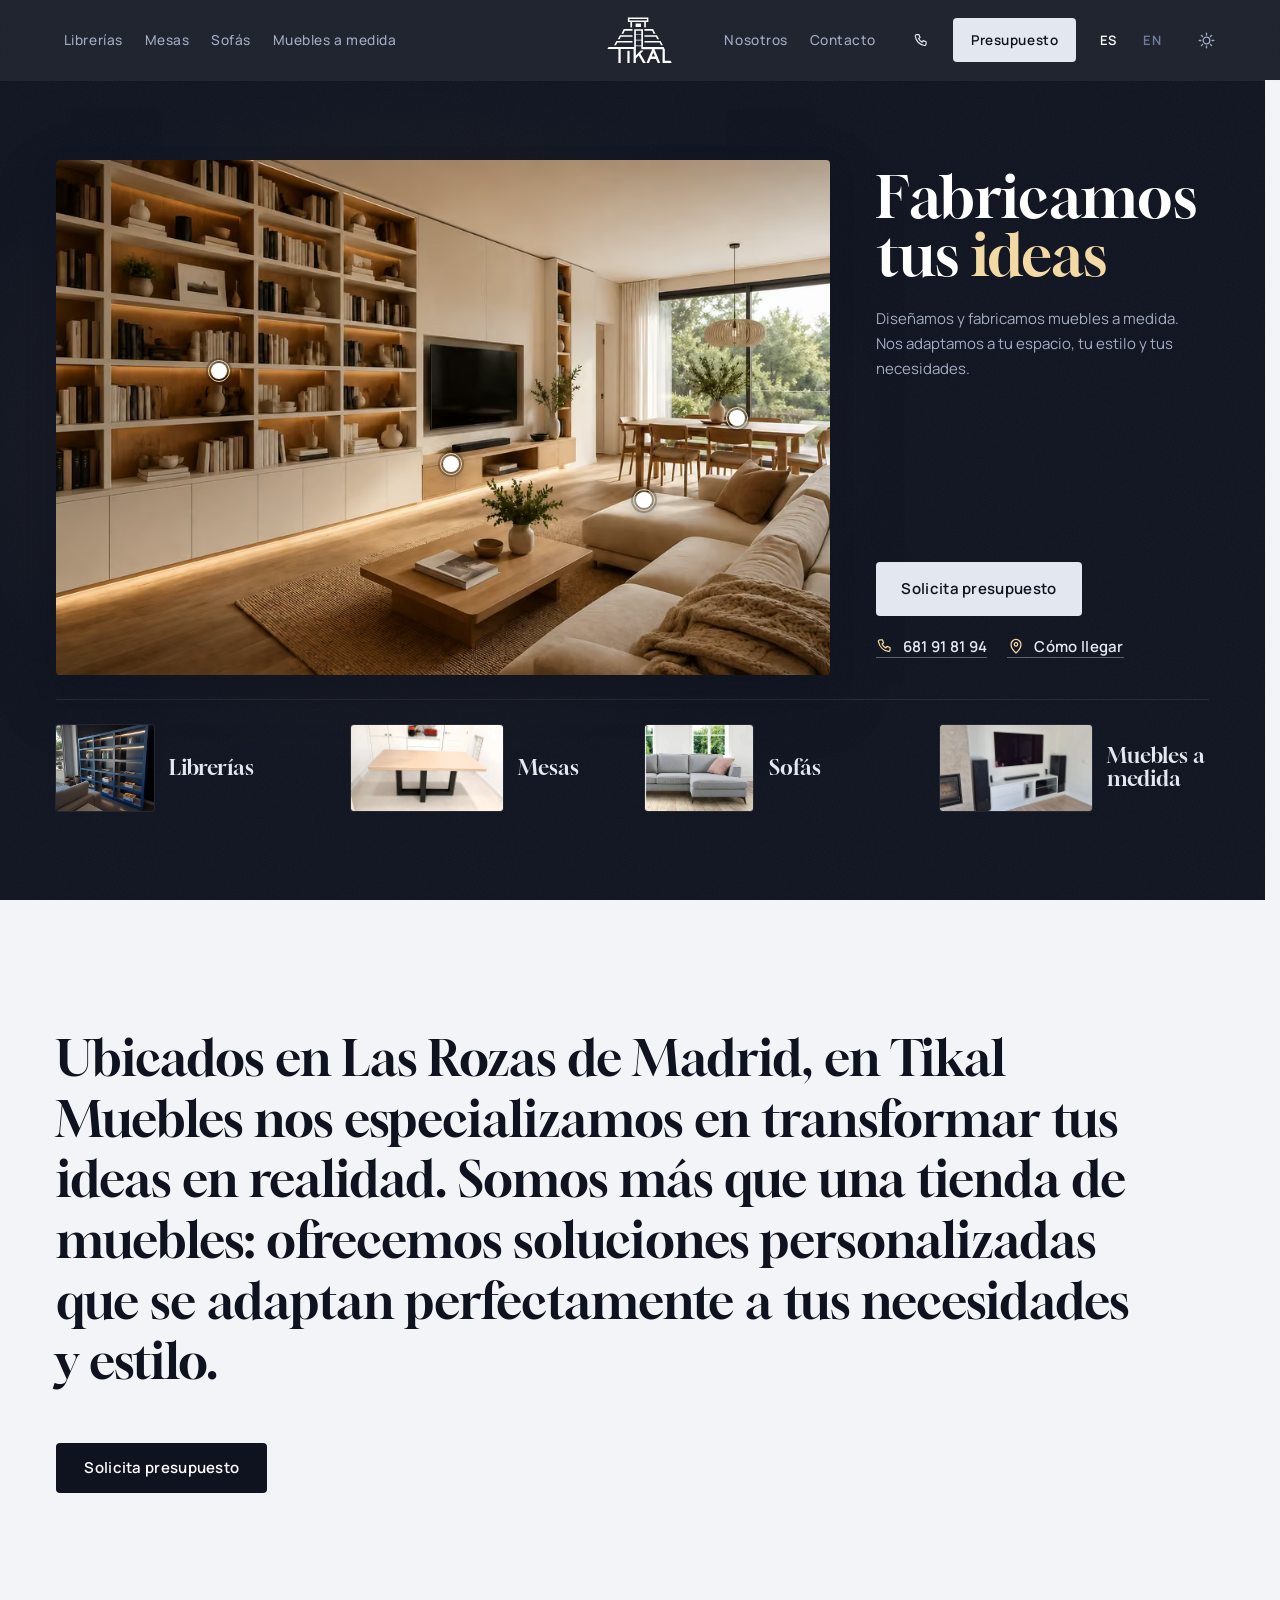
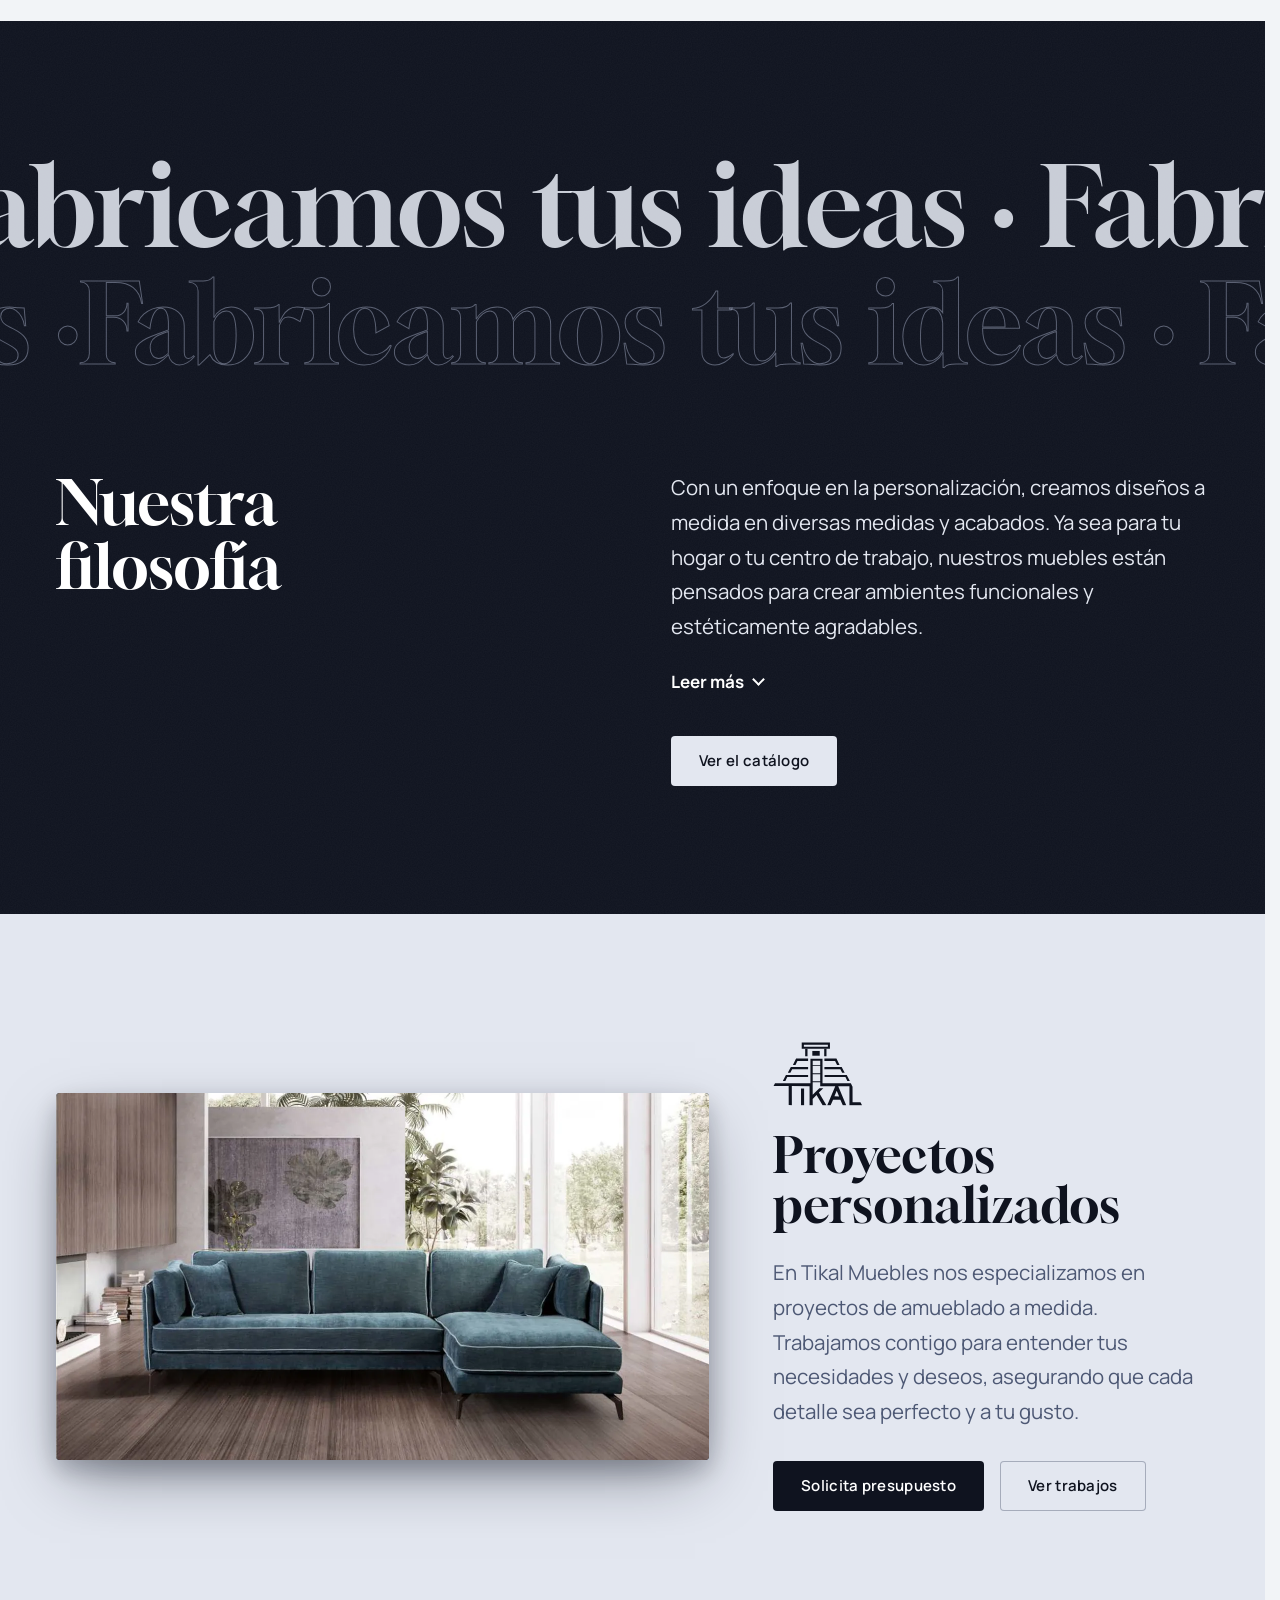
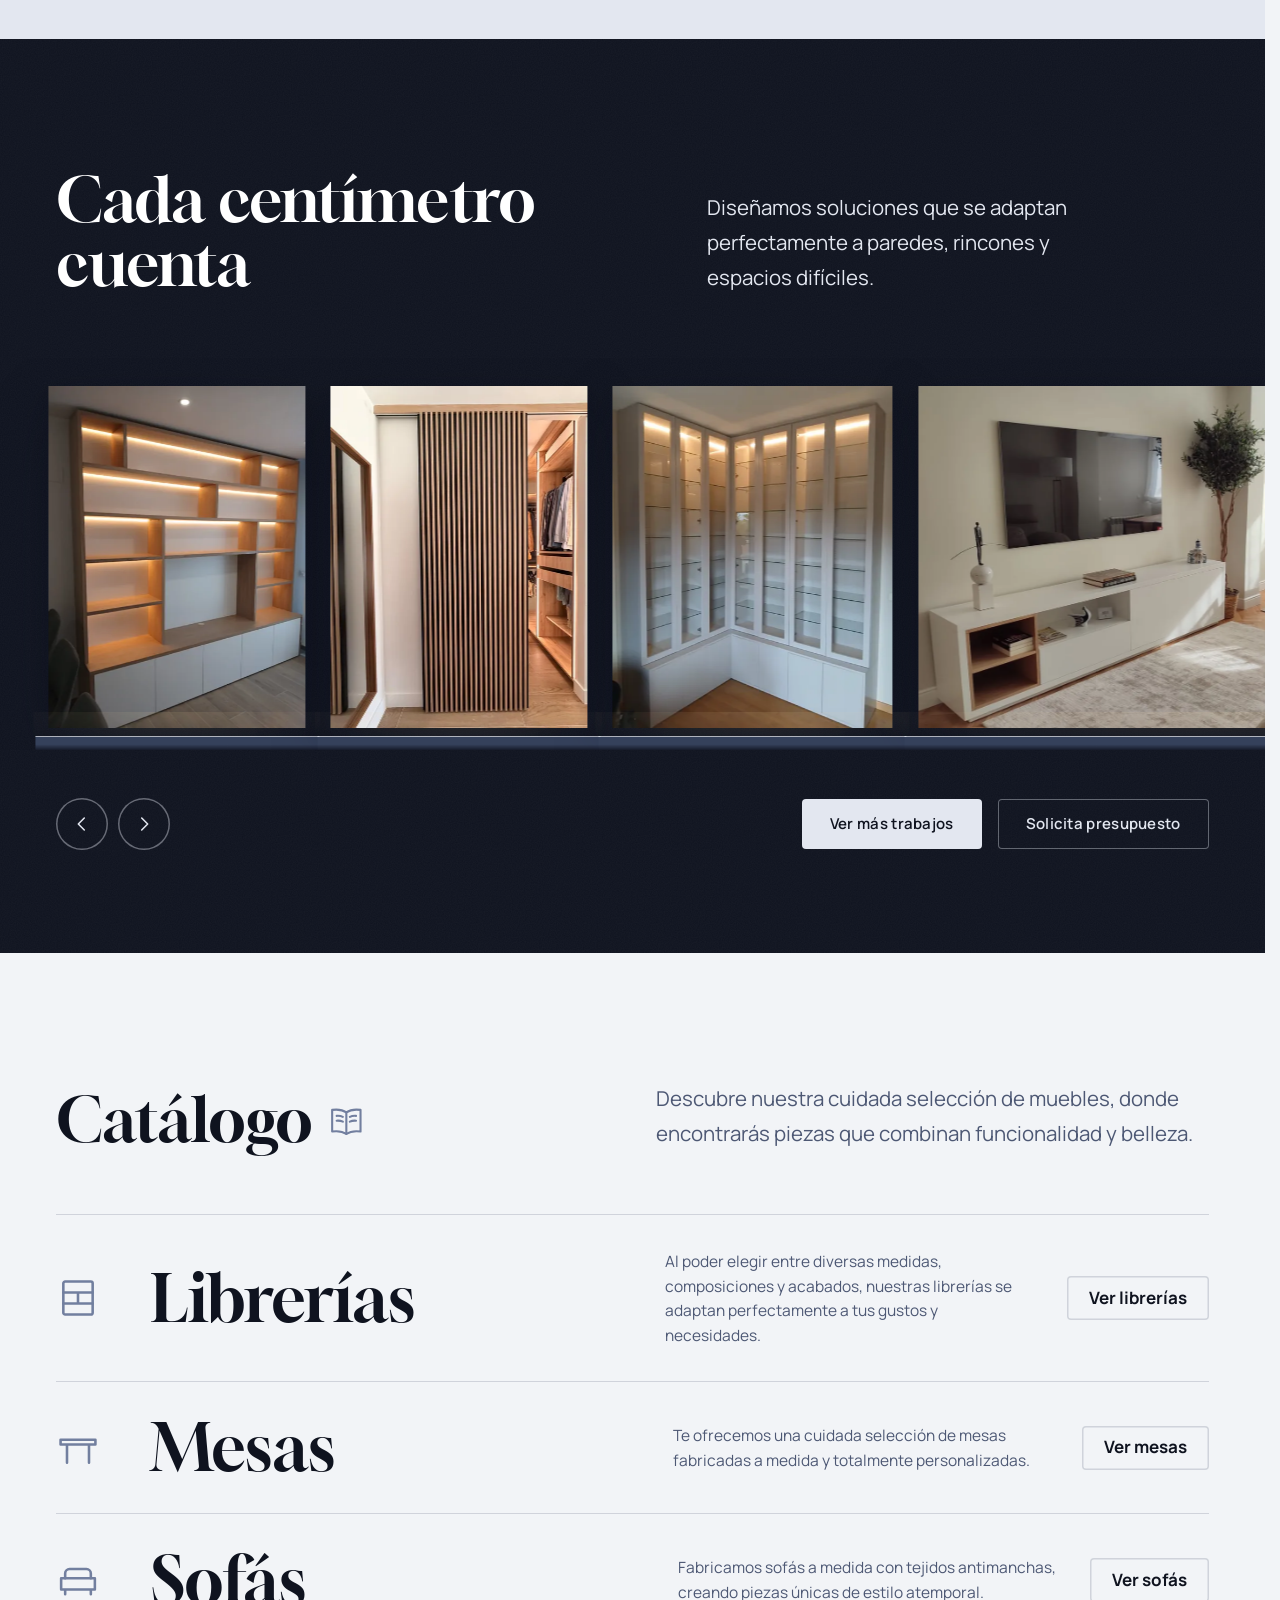
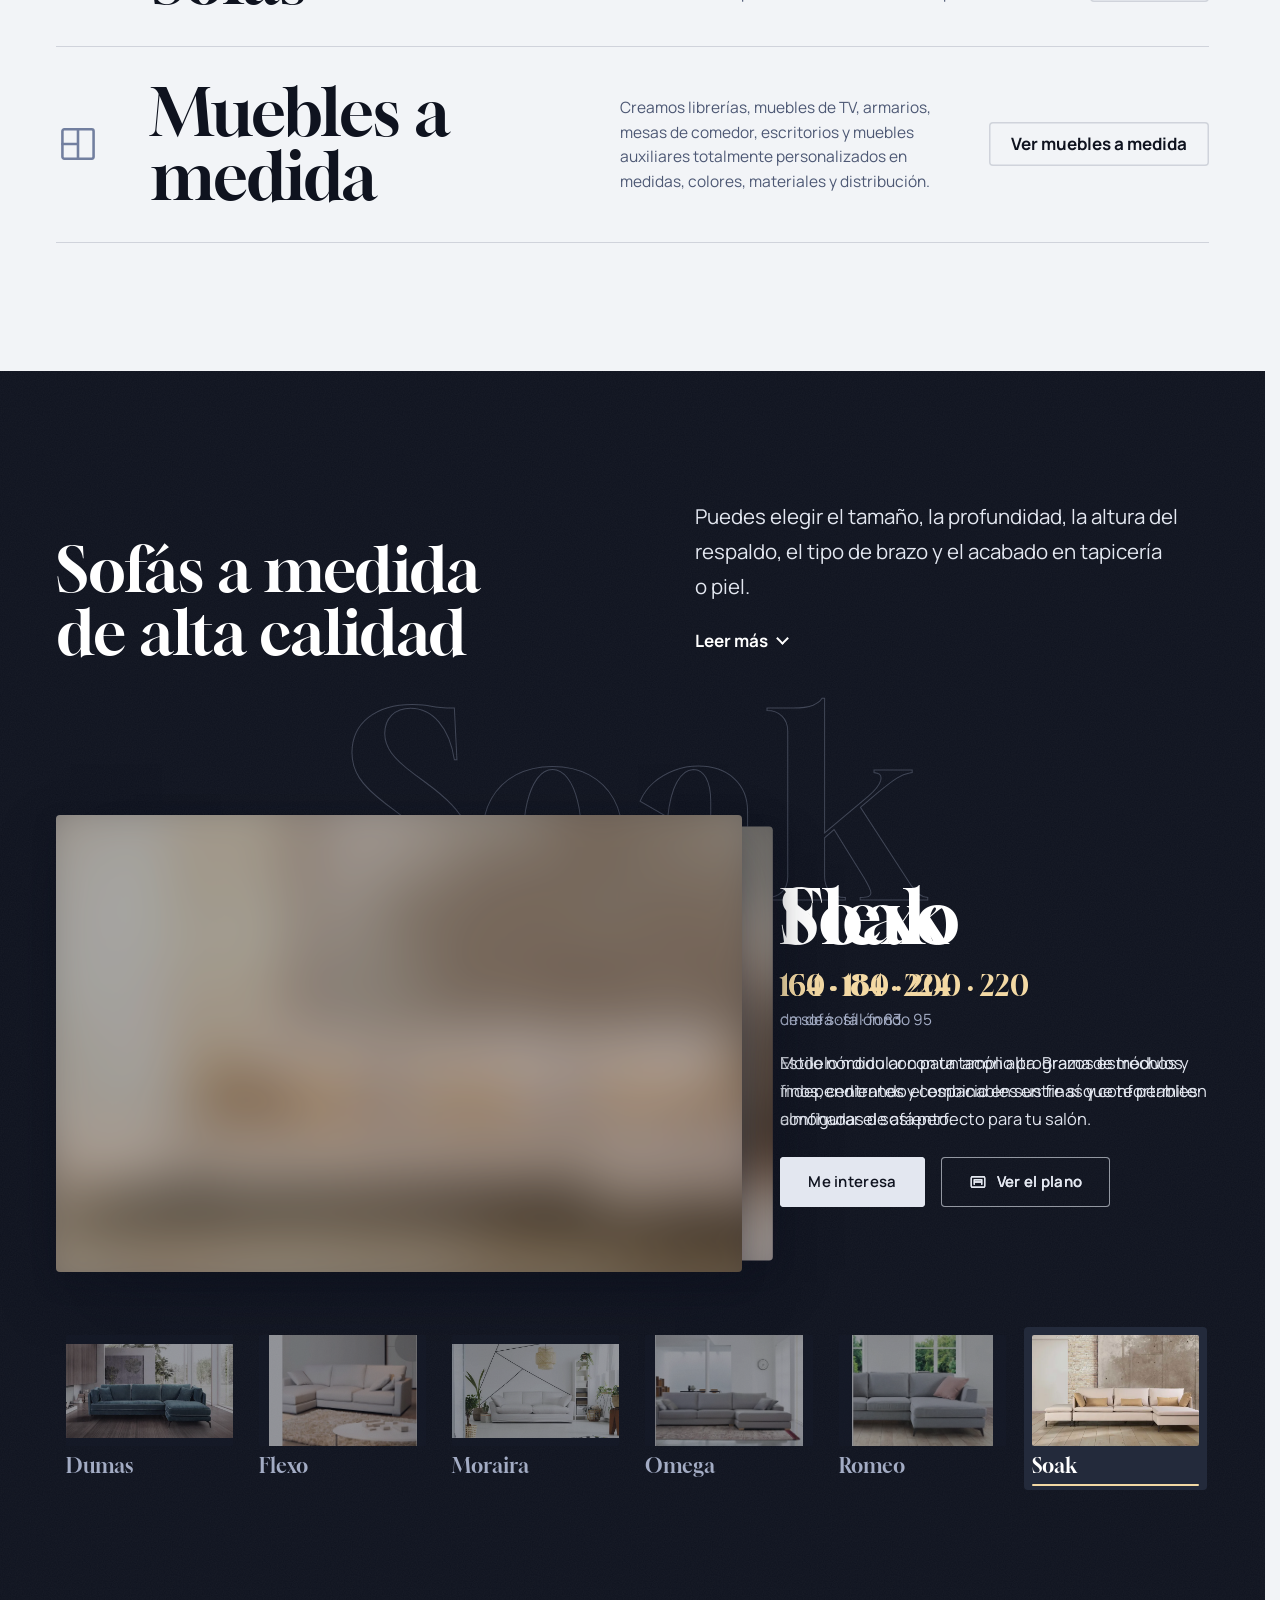
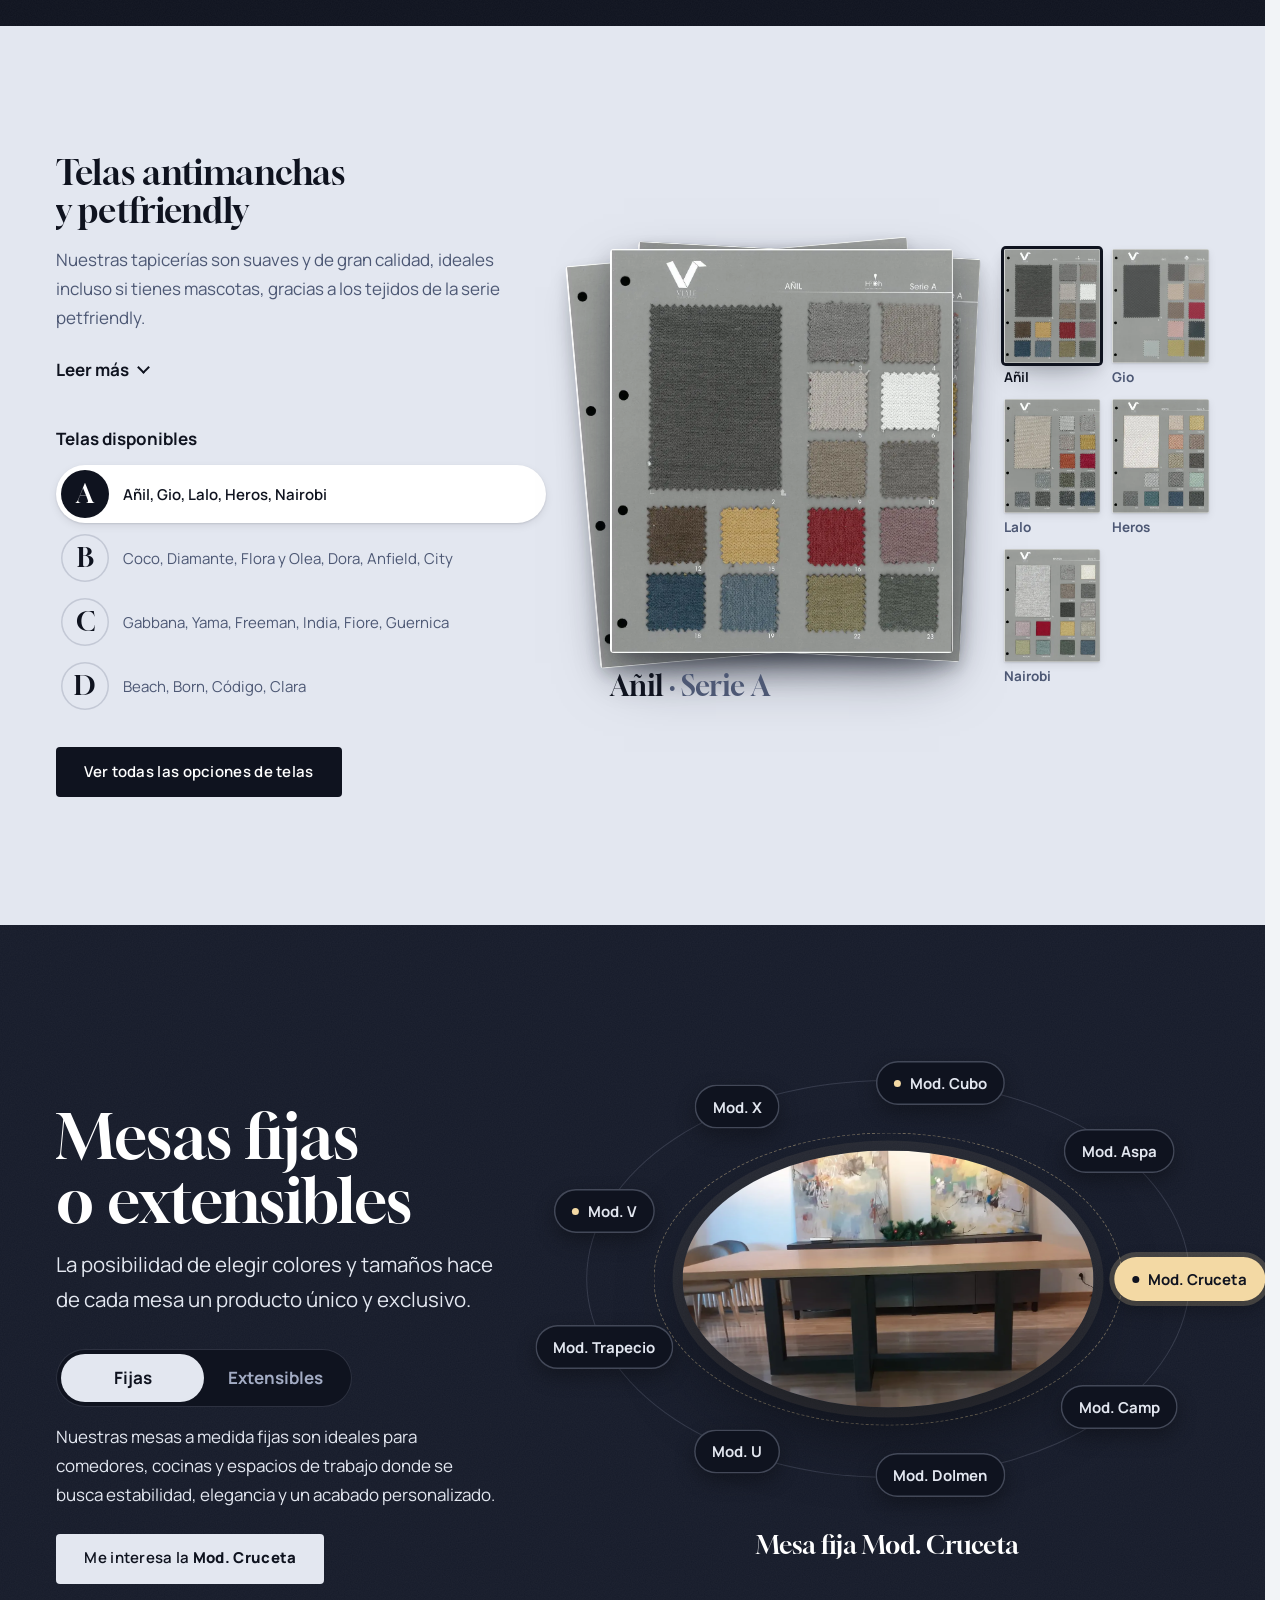
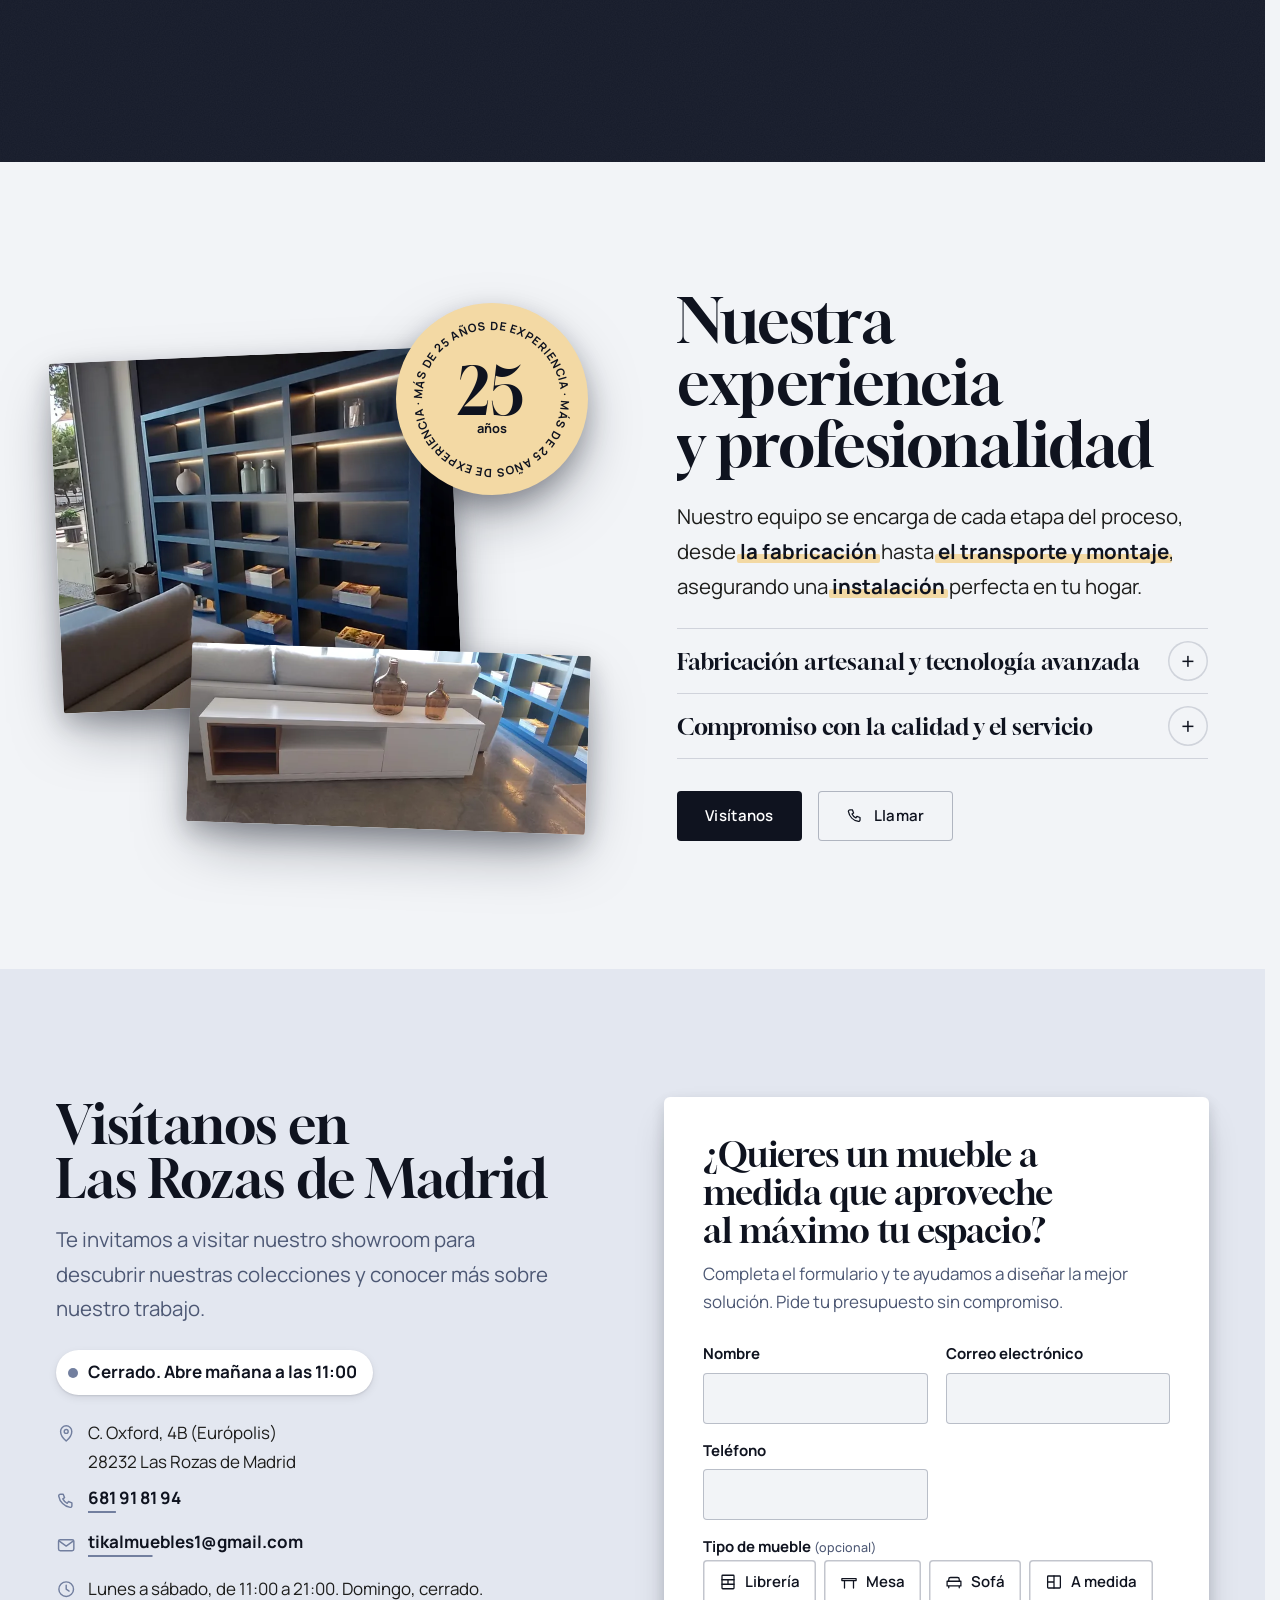
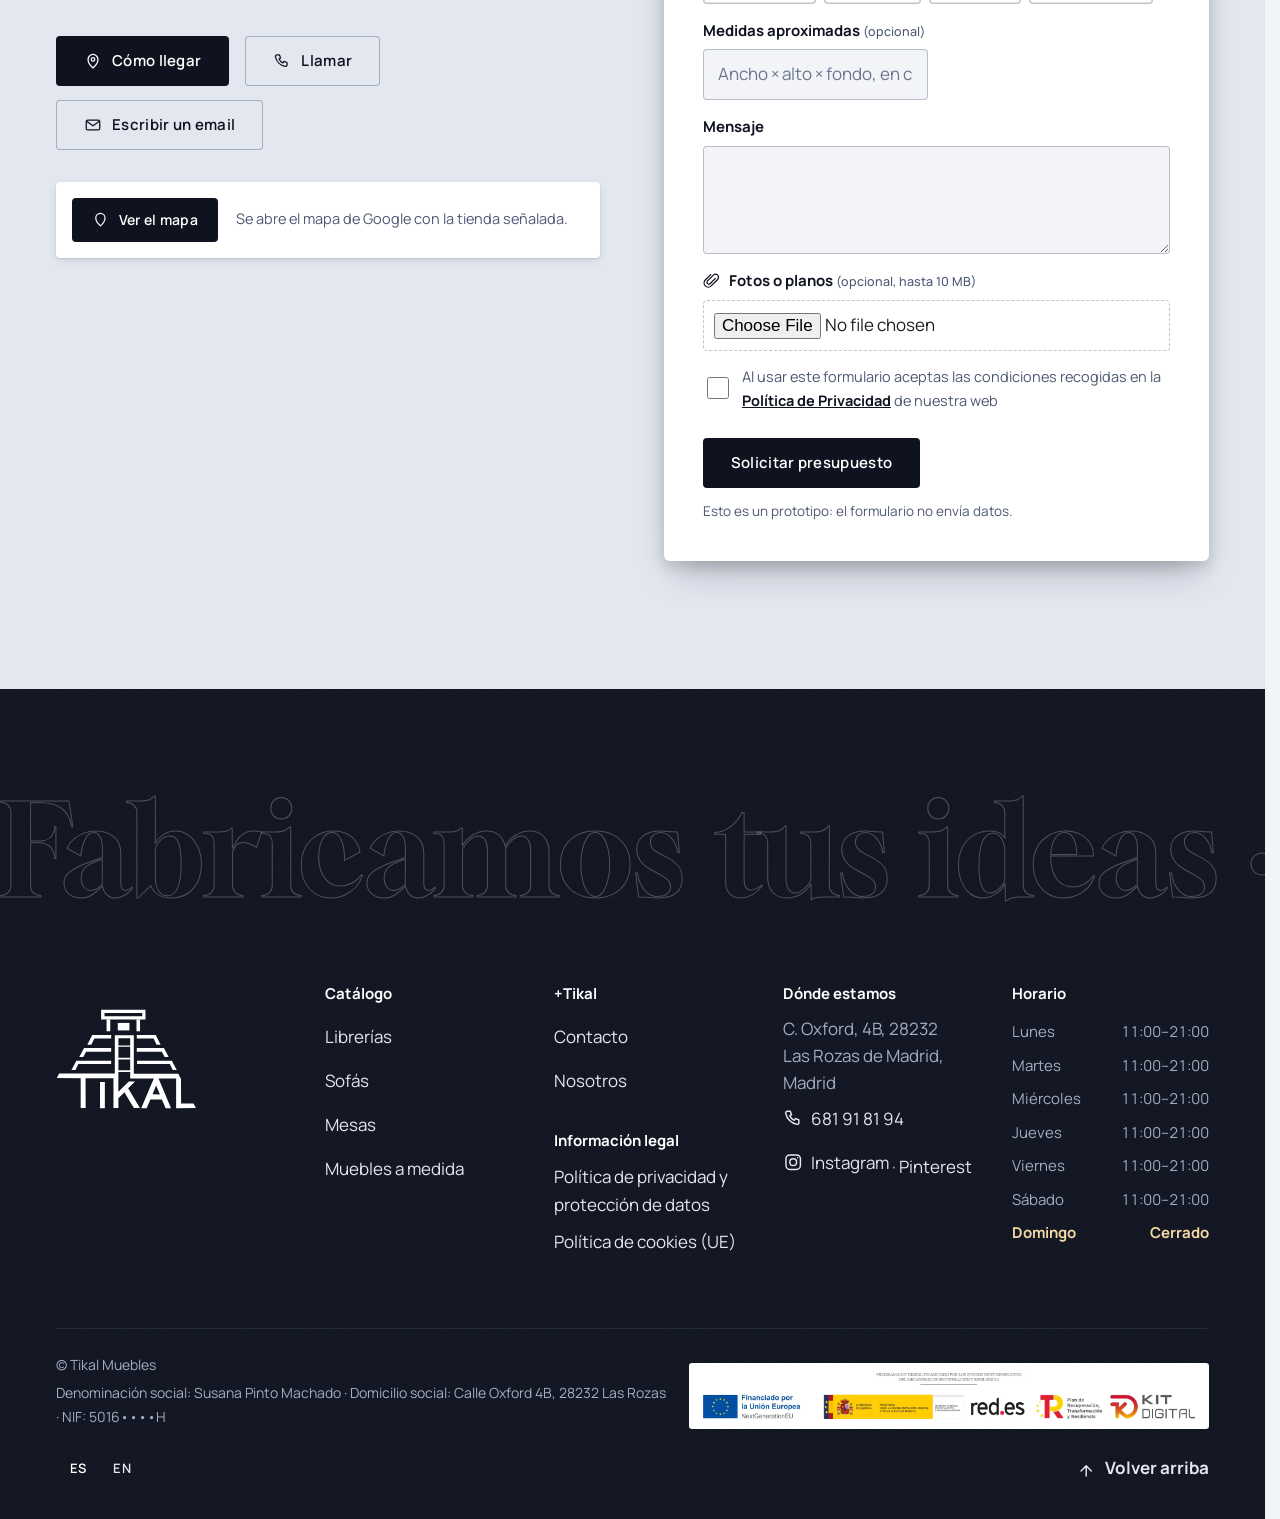
==== commit 877a1b79: "feat: la propuesta caduca a los 10 días del envío (20-oct, 00:00 Madrid) - index.html lleva a caduca" ====
--- a/index.html
+++ b/index.html
@@ -15,10 +15,10 @@
 <link rel="icon" href="data:image/svg+xml,%3Csvg xmlns='http://www.w3.org/2000/svg' viewBox='0 0 32 32'%3E%3Crect width='32' height='32' rx='6' fill='%230f131f'/%3E%3Cpath d='M10 7h12v3H10zM13 10h6v4h-6zM8 16h16v2H8zM6 20h20v2H6zM4 24h24v3H4z' fill='%23fff'/%3E%3C/svg%3E">
 
 <script>
-  /* La propuesta se ve 10 días desde su envío: desde el 17 de octubre de 2026 a las 00:00 de Madrid,
-     el aviso de caducada. En local no caduca; ?caducada lo simula. */
+  /* La propuesta se ve 10 días desde su envío (9 de octubre de 2026): hasta el 19 de octubre incluido.
+     Desde el 20 de octubre a las 00:00 de Madrid, el aviso de caducada. En local no caduca; ?caducada lo simula. */
   (function () {
-    var fin = Date.UTC(2026, 9, 16, 22, 0);
+    var fin = Date.UTC(2026, 9, 19, 22, 0);
     if (/[?&]caducada\b/.test(location.search) || (/github\.io$/.test(location.hostname) && Date.now() >= fin)) {
       document.documentElement.style.display = 'none';
       location.replace('caducada.html');
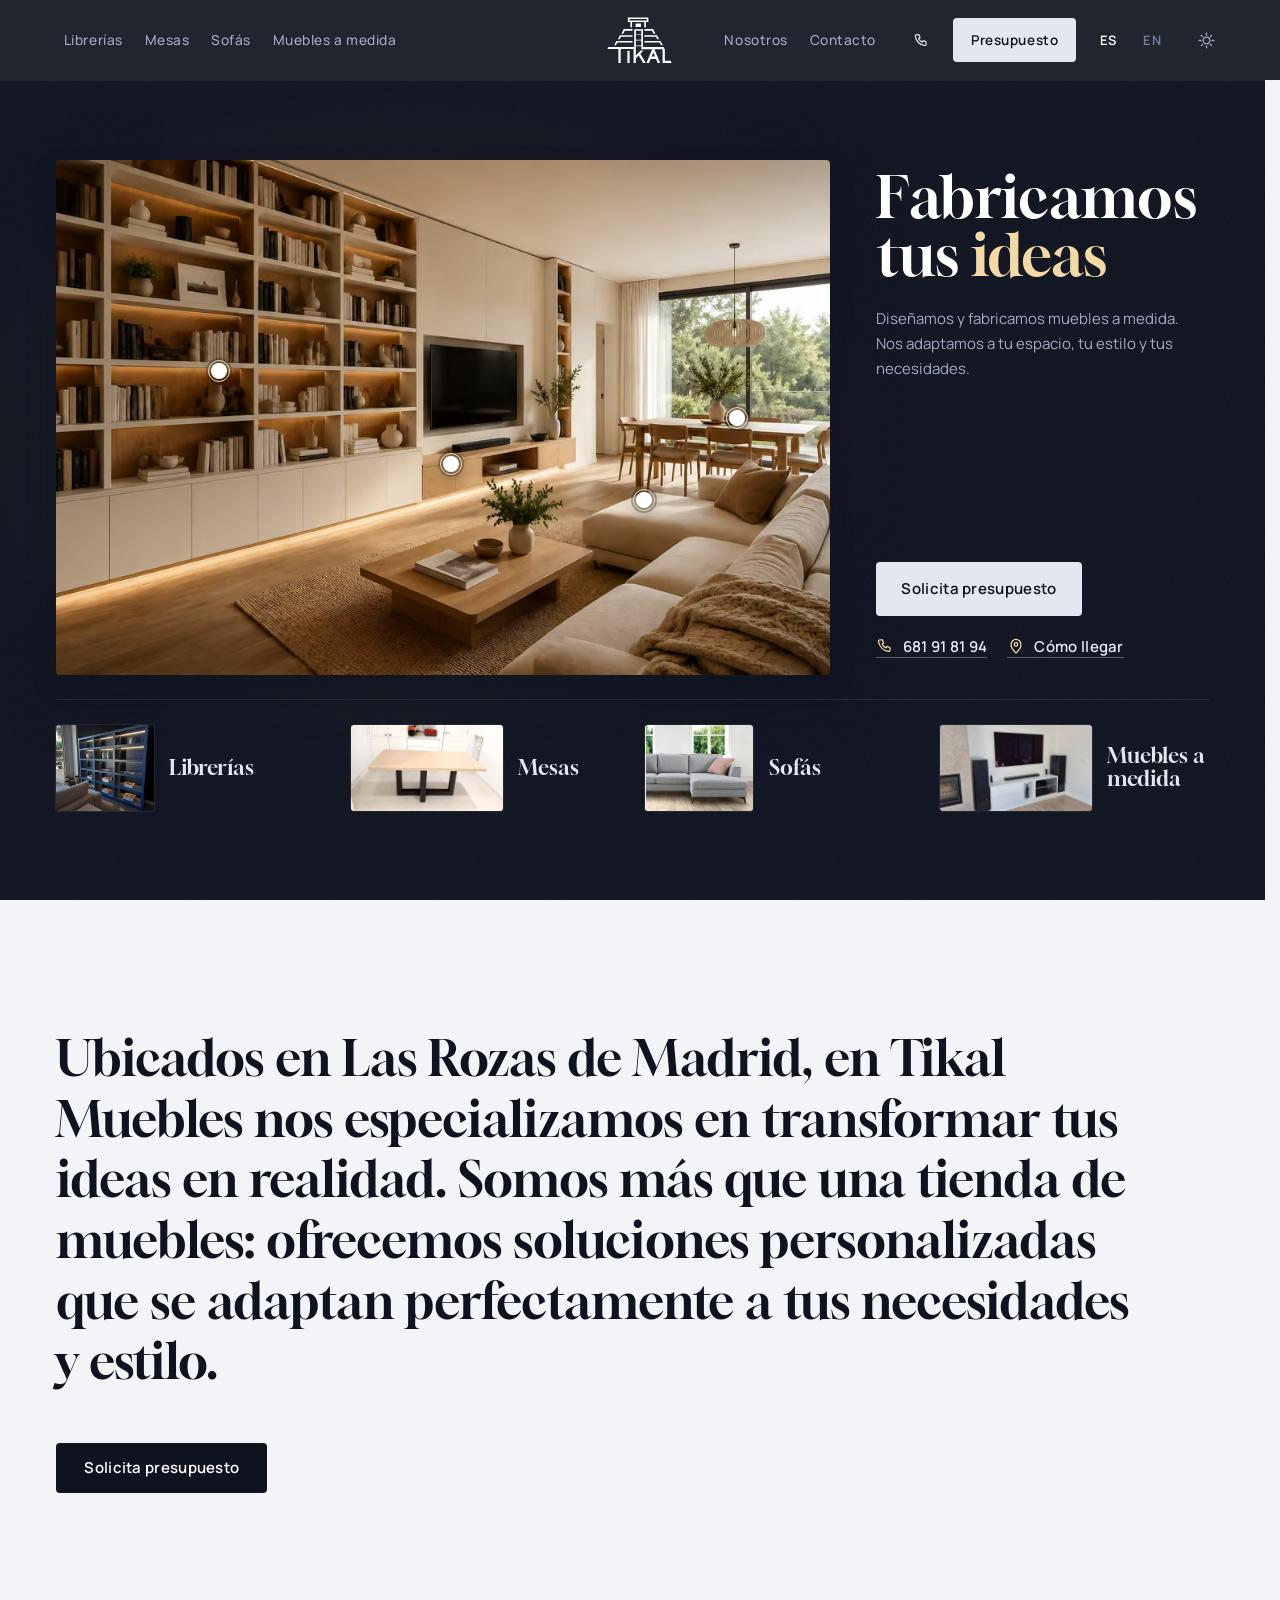
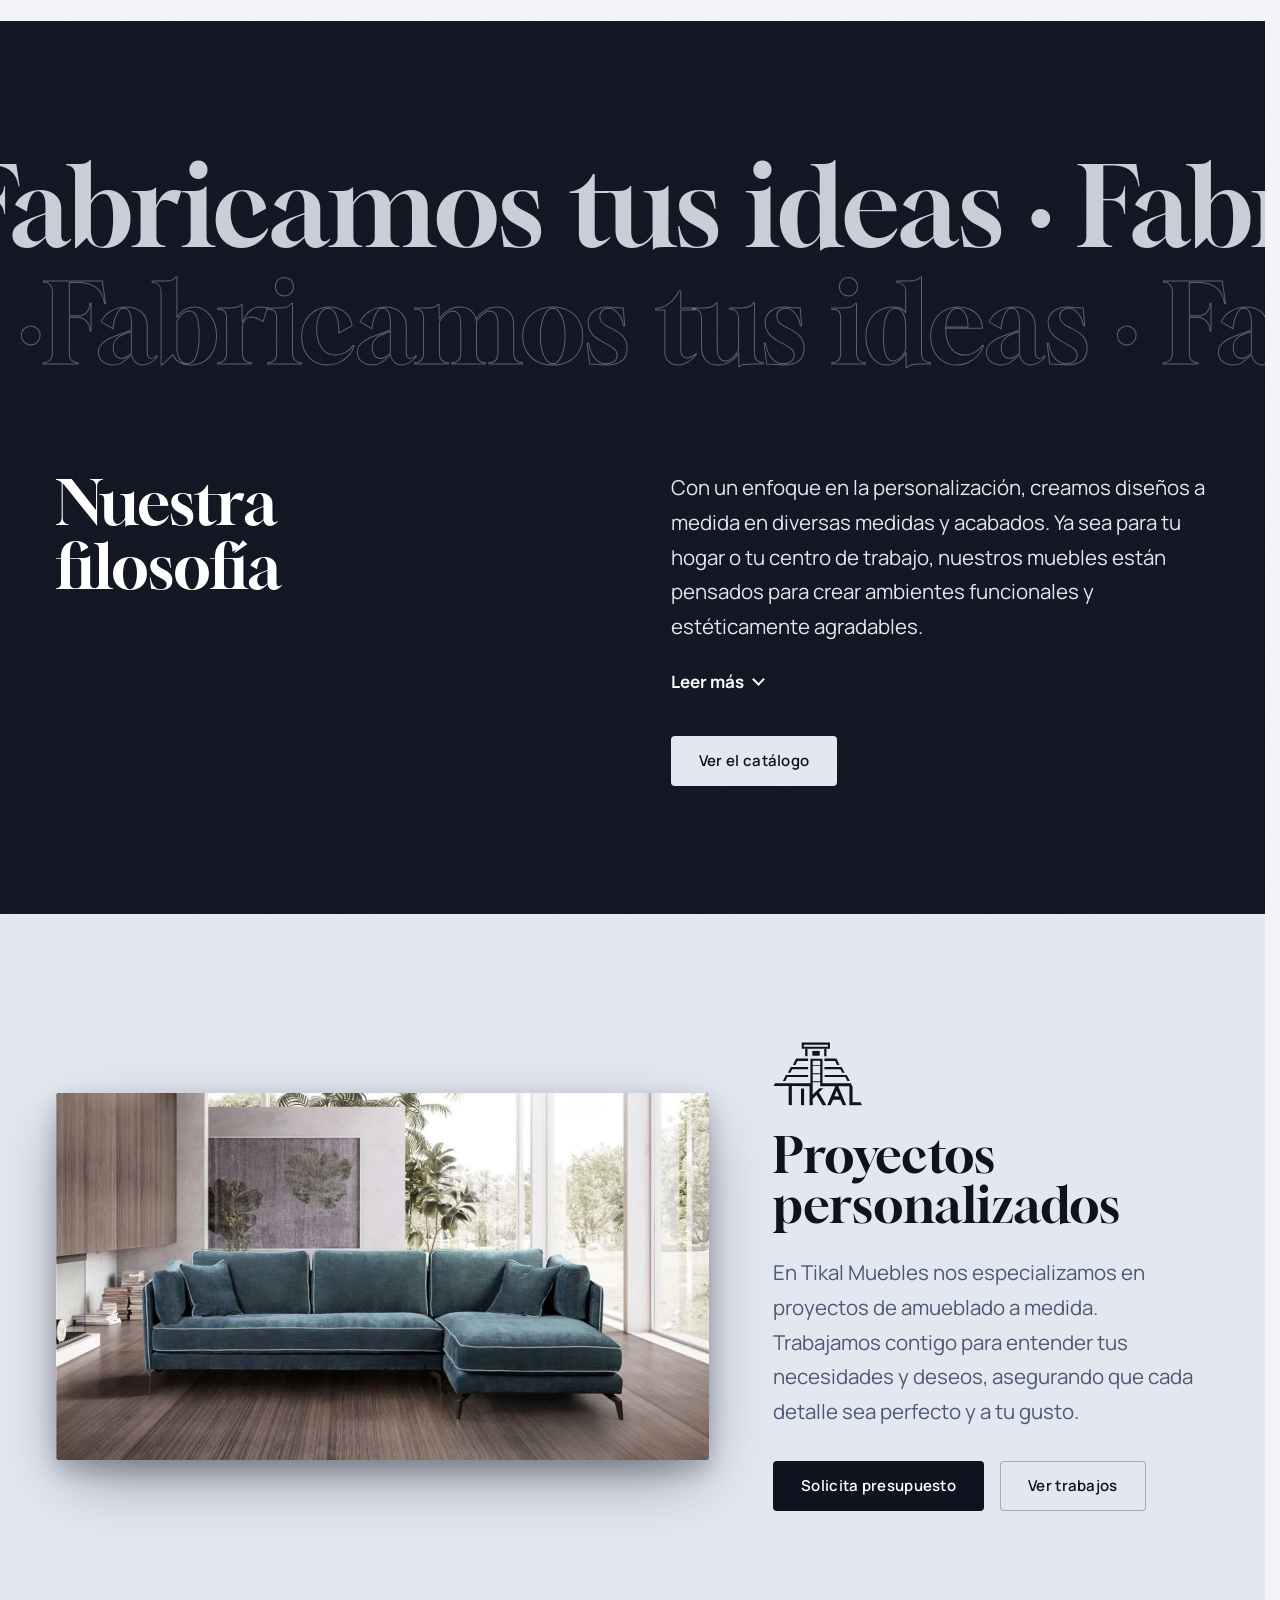
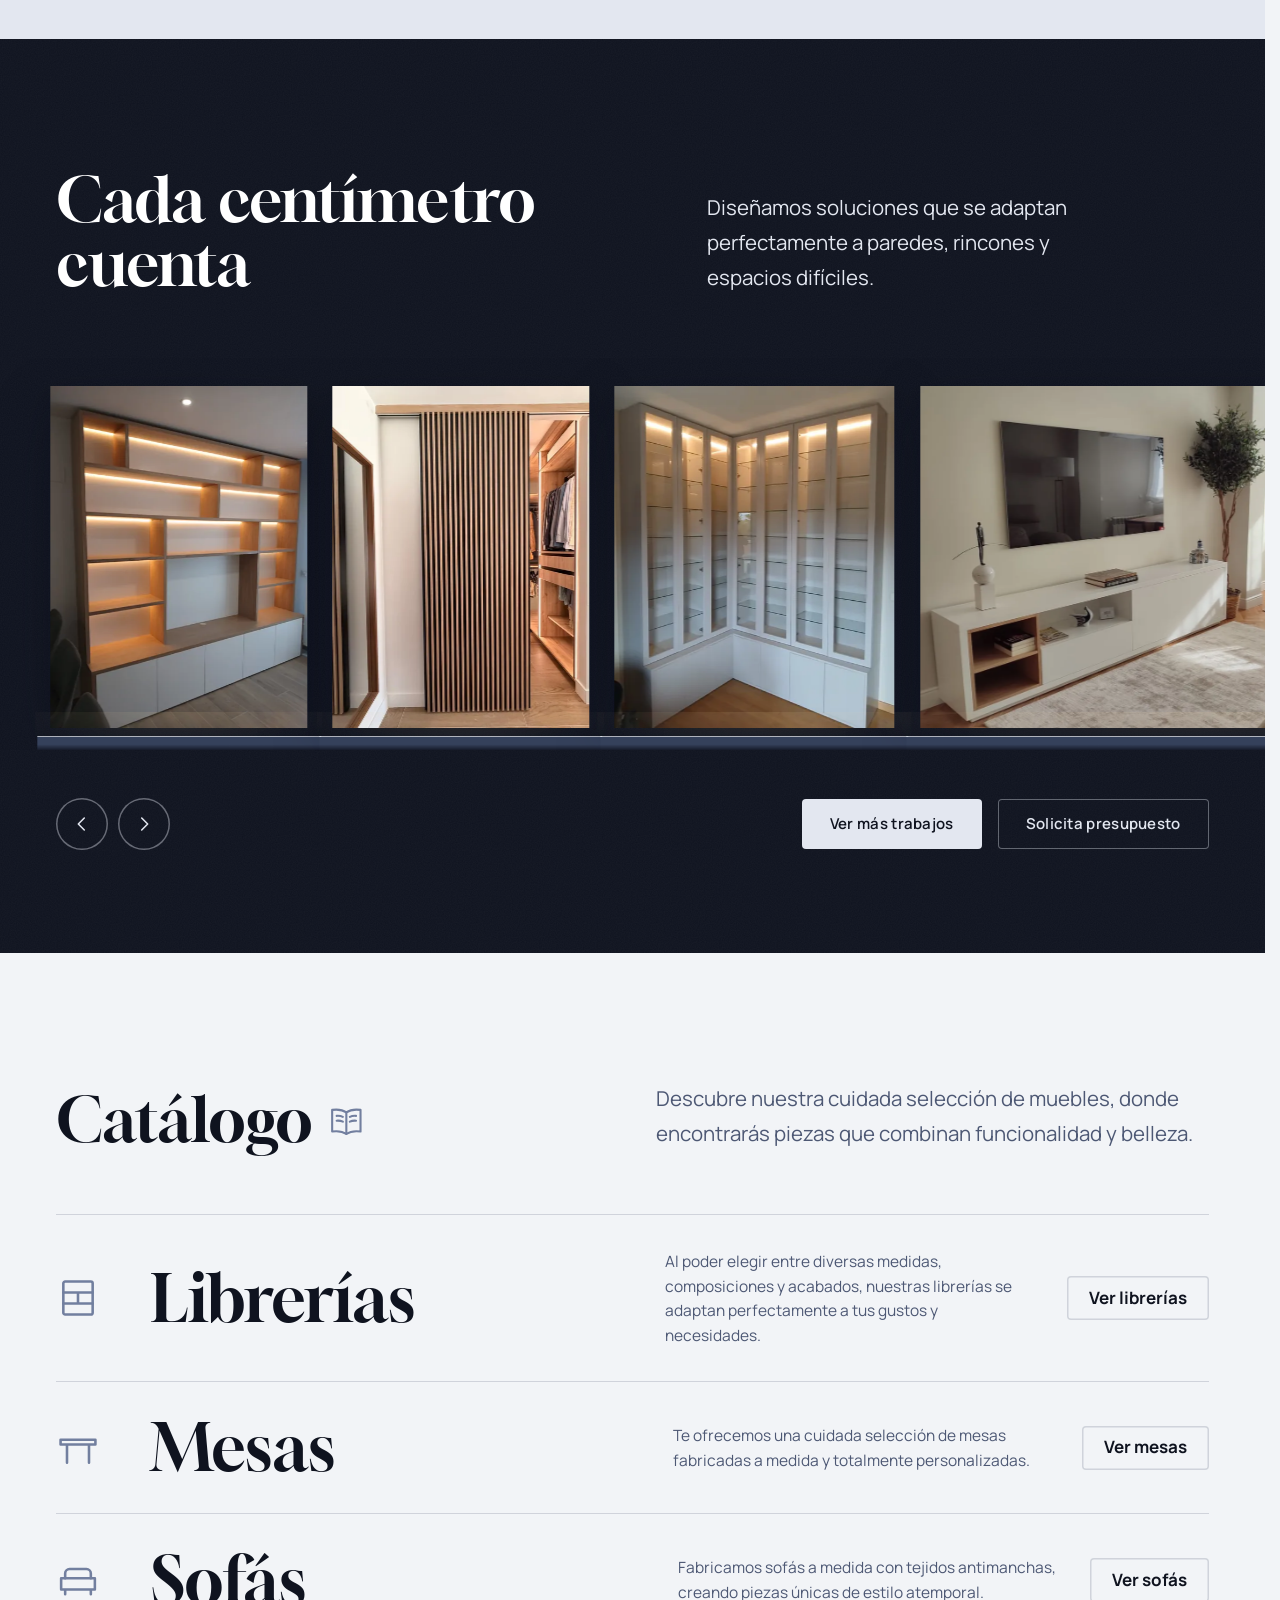
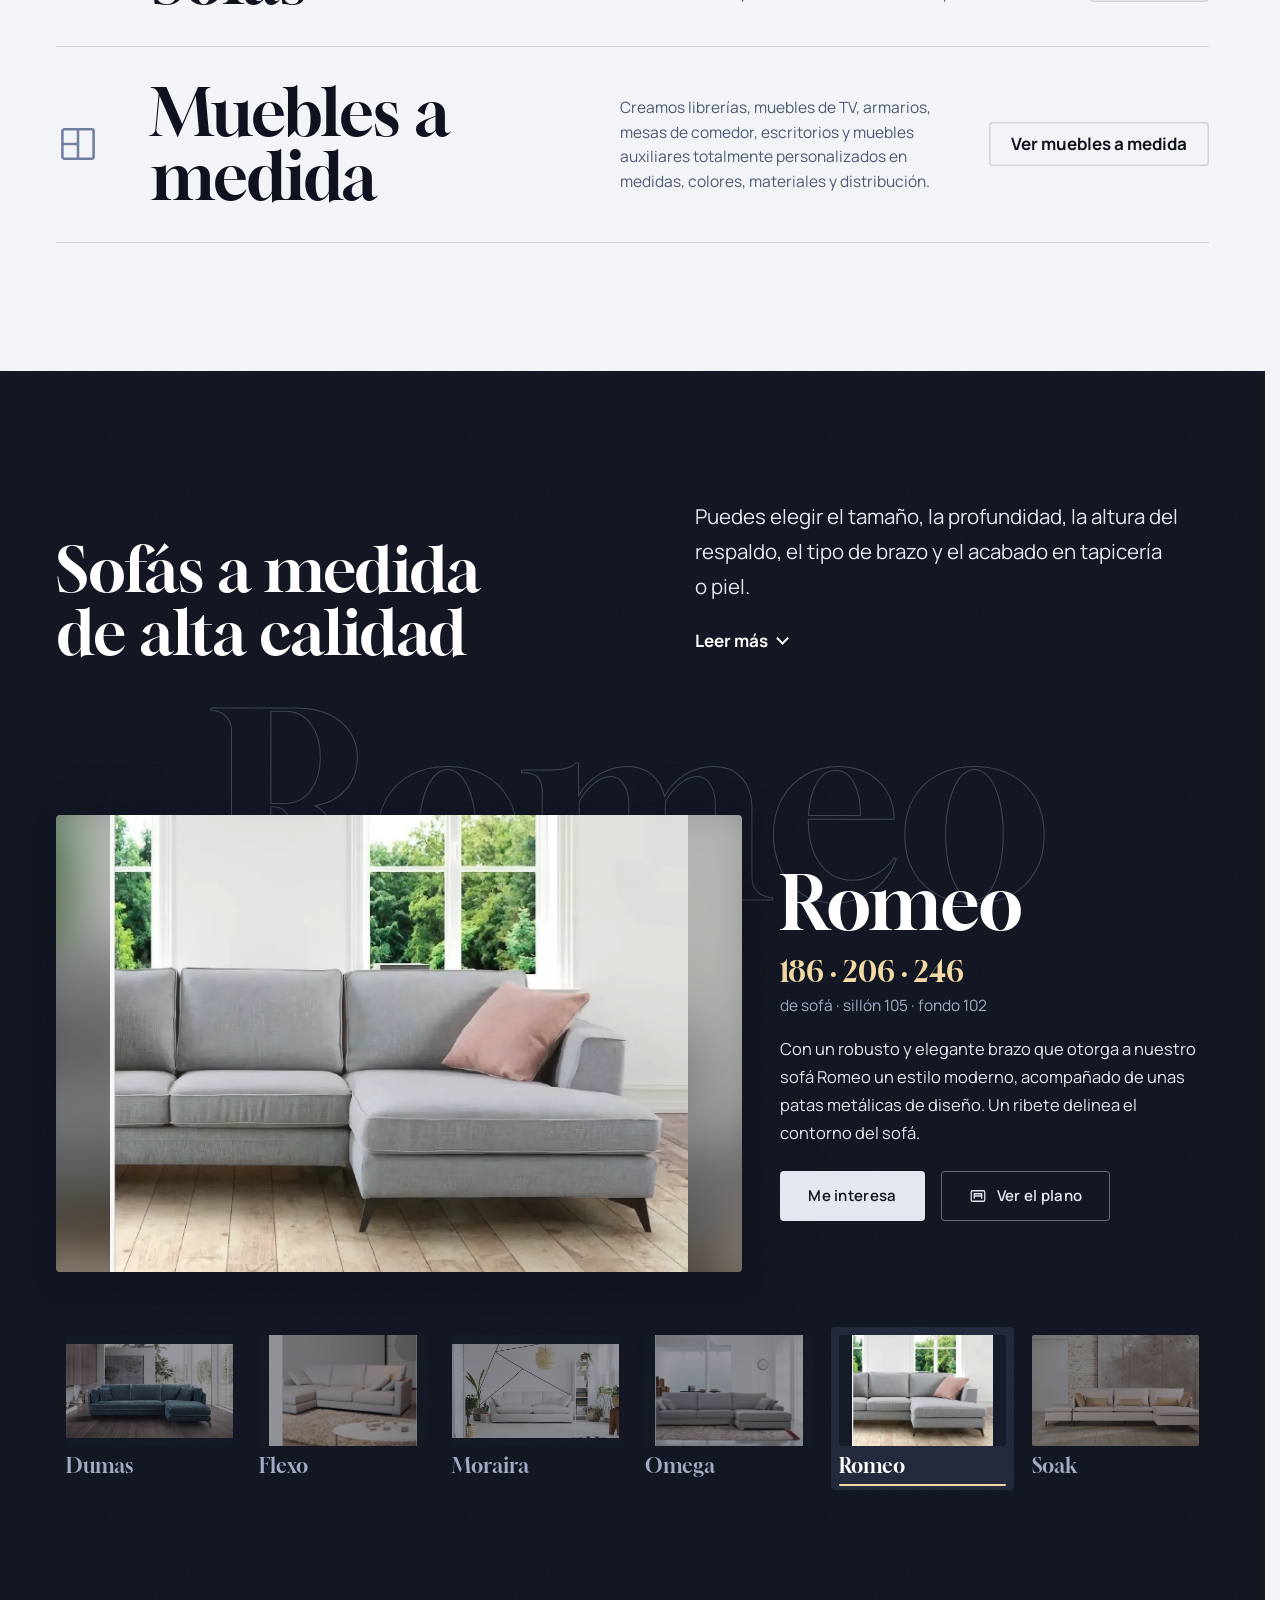
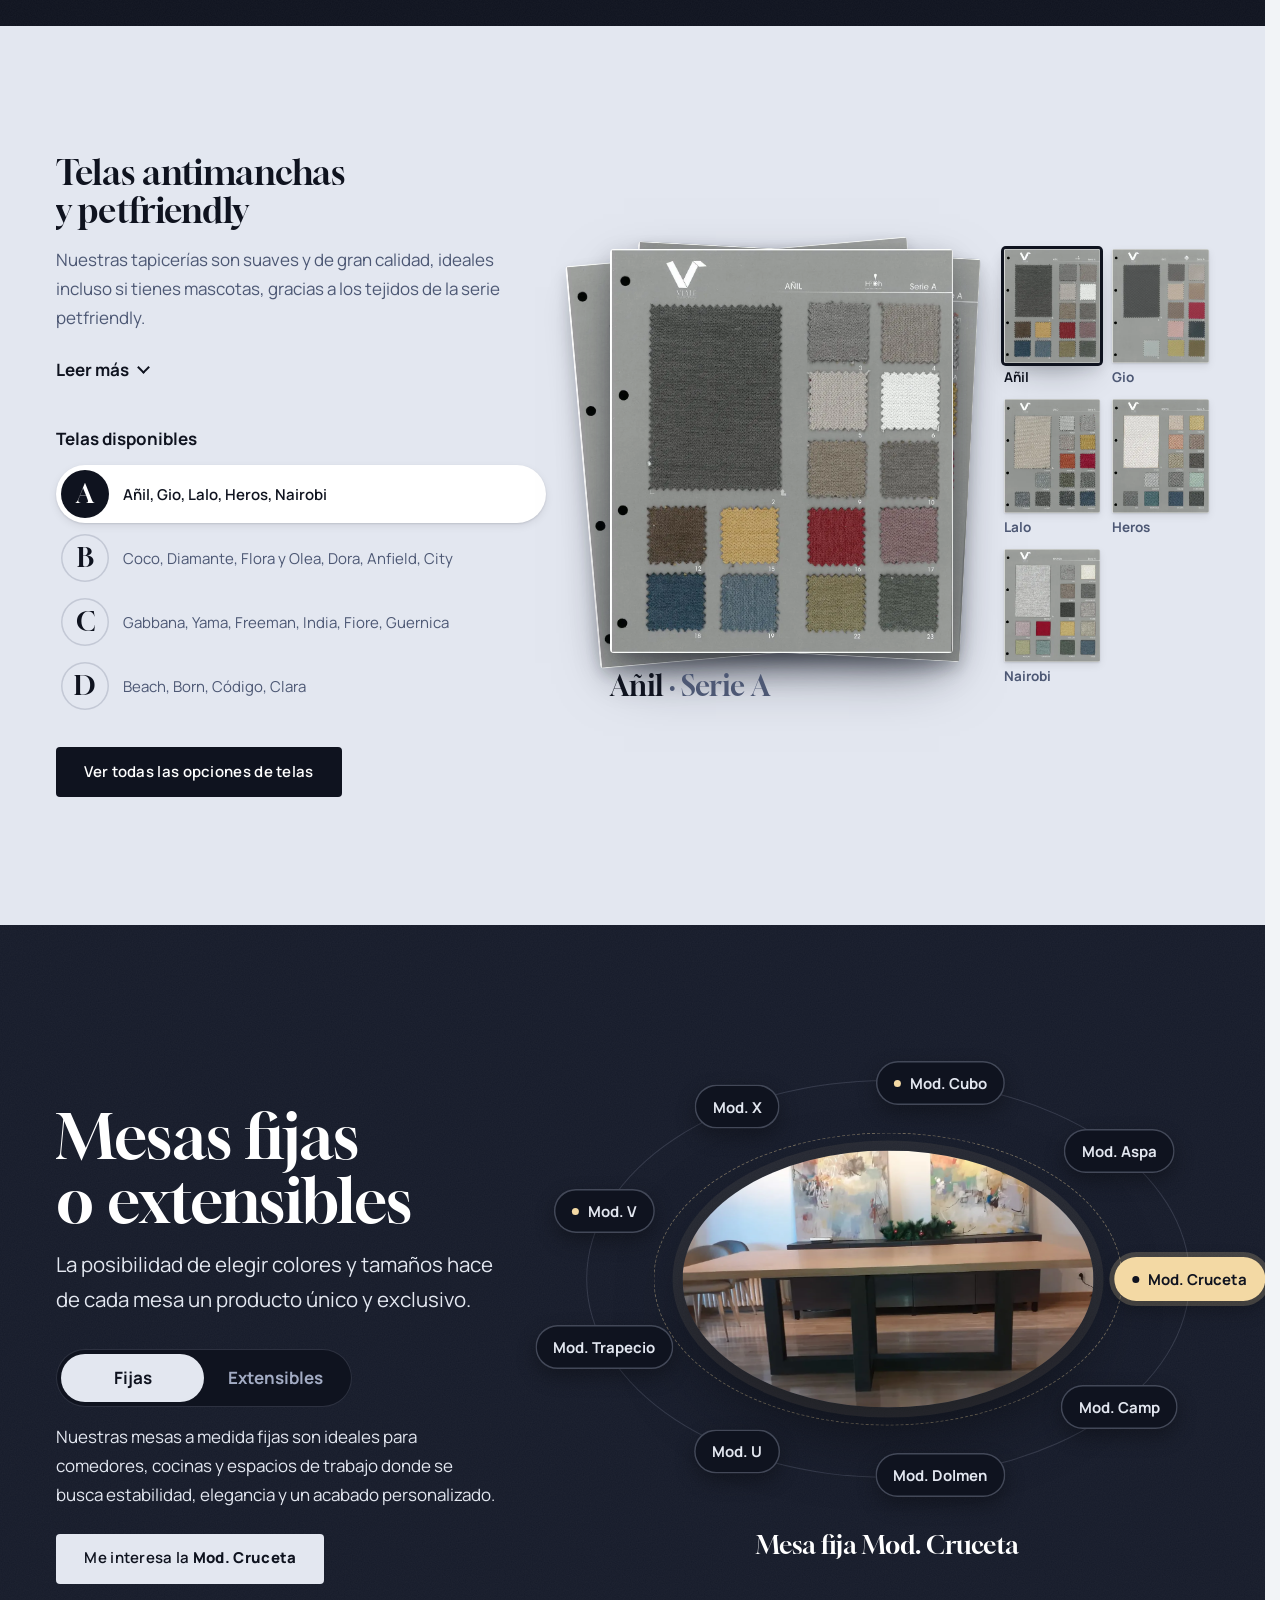
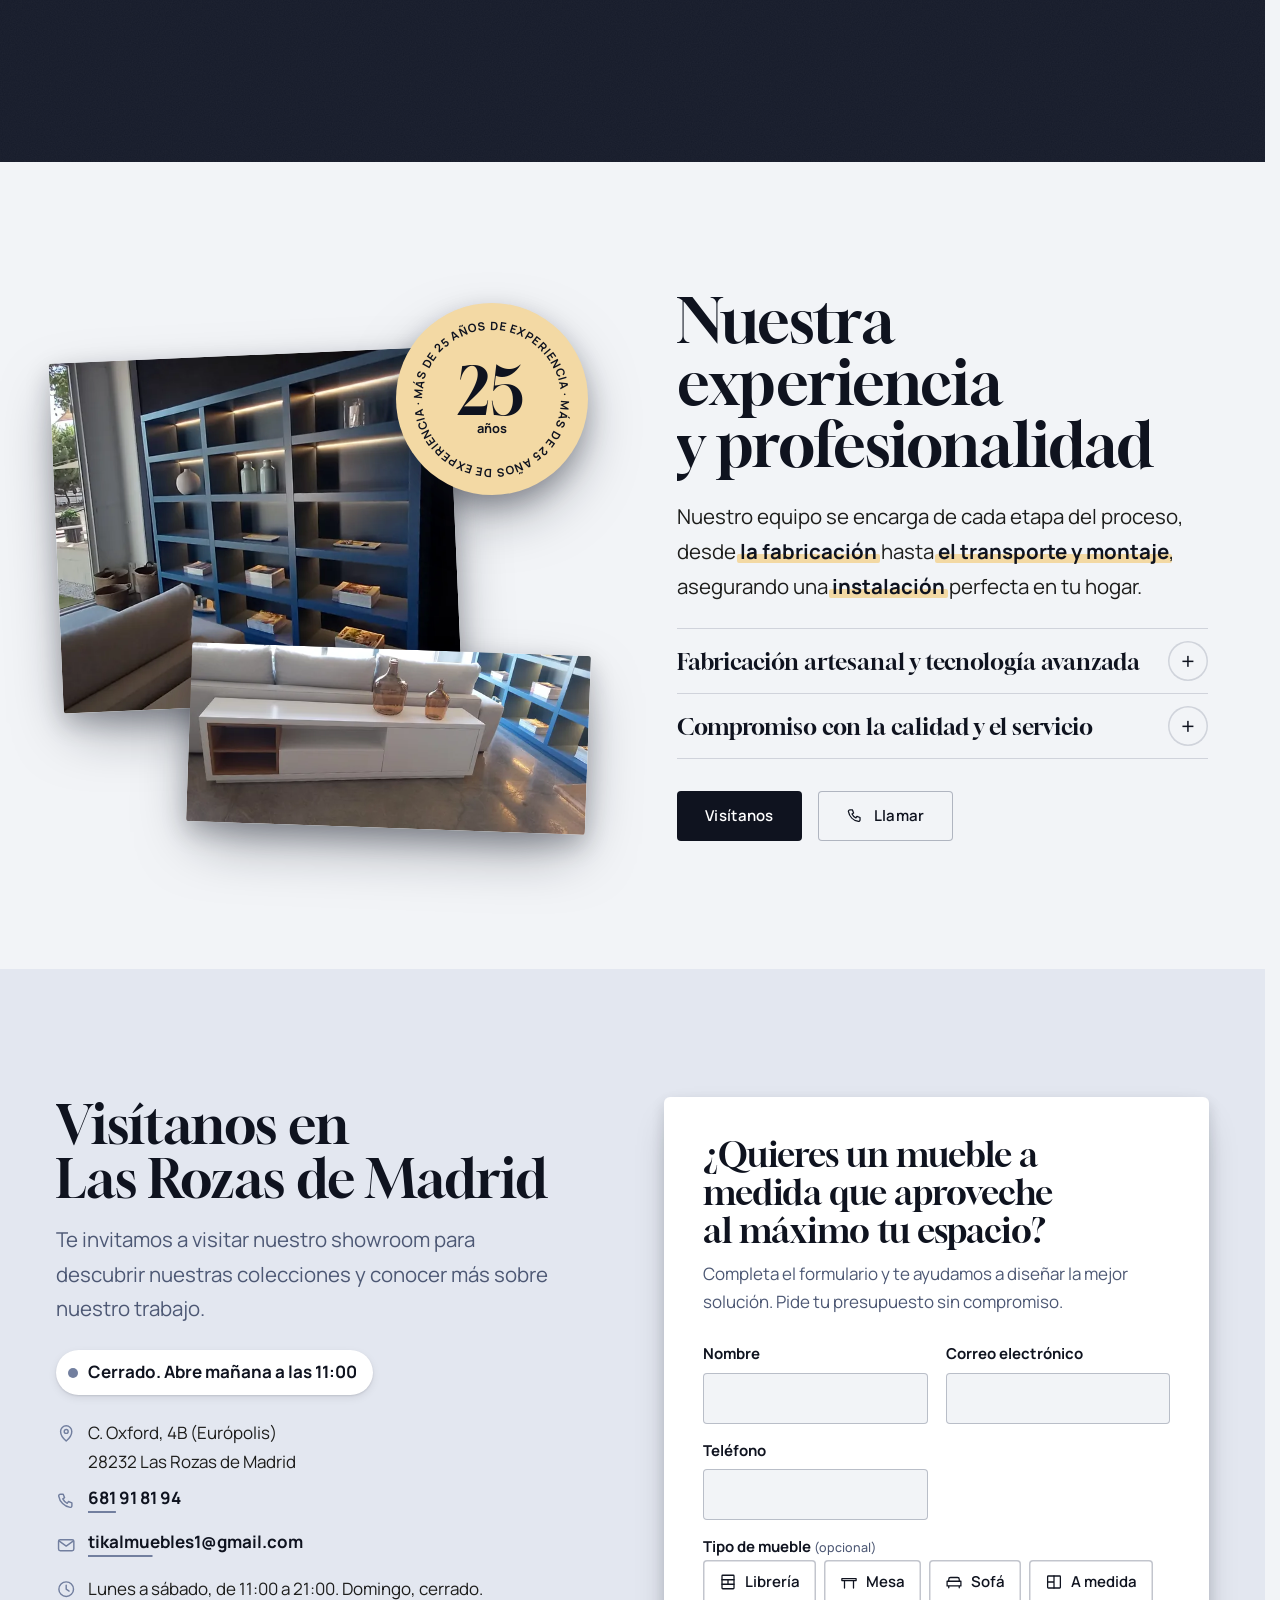
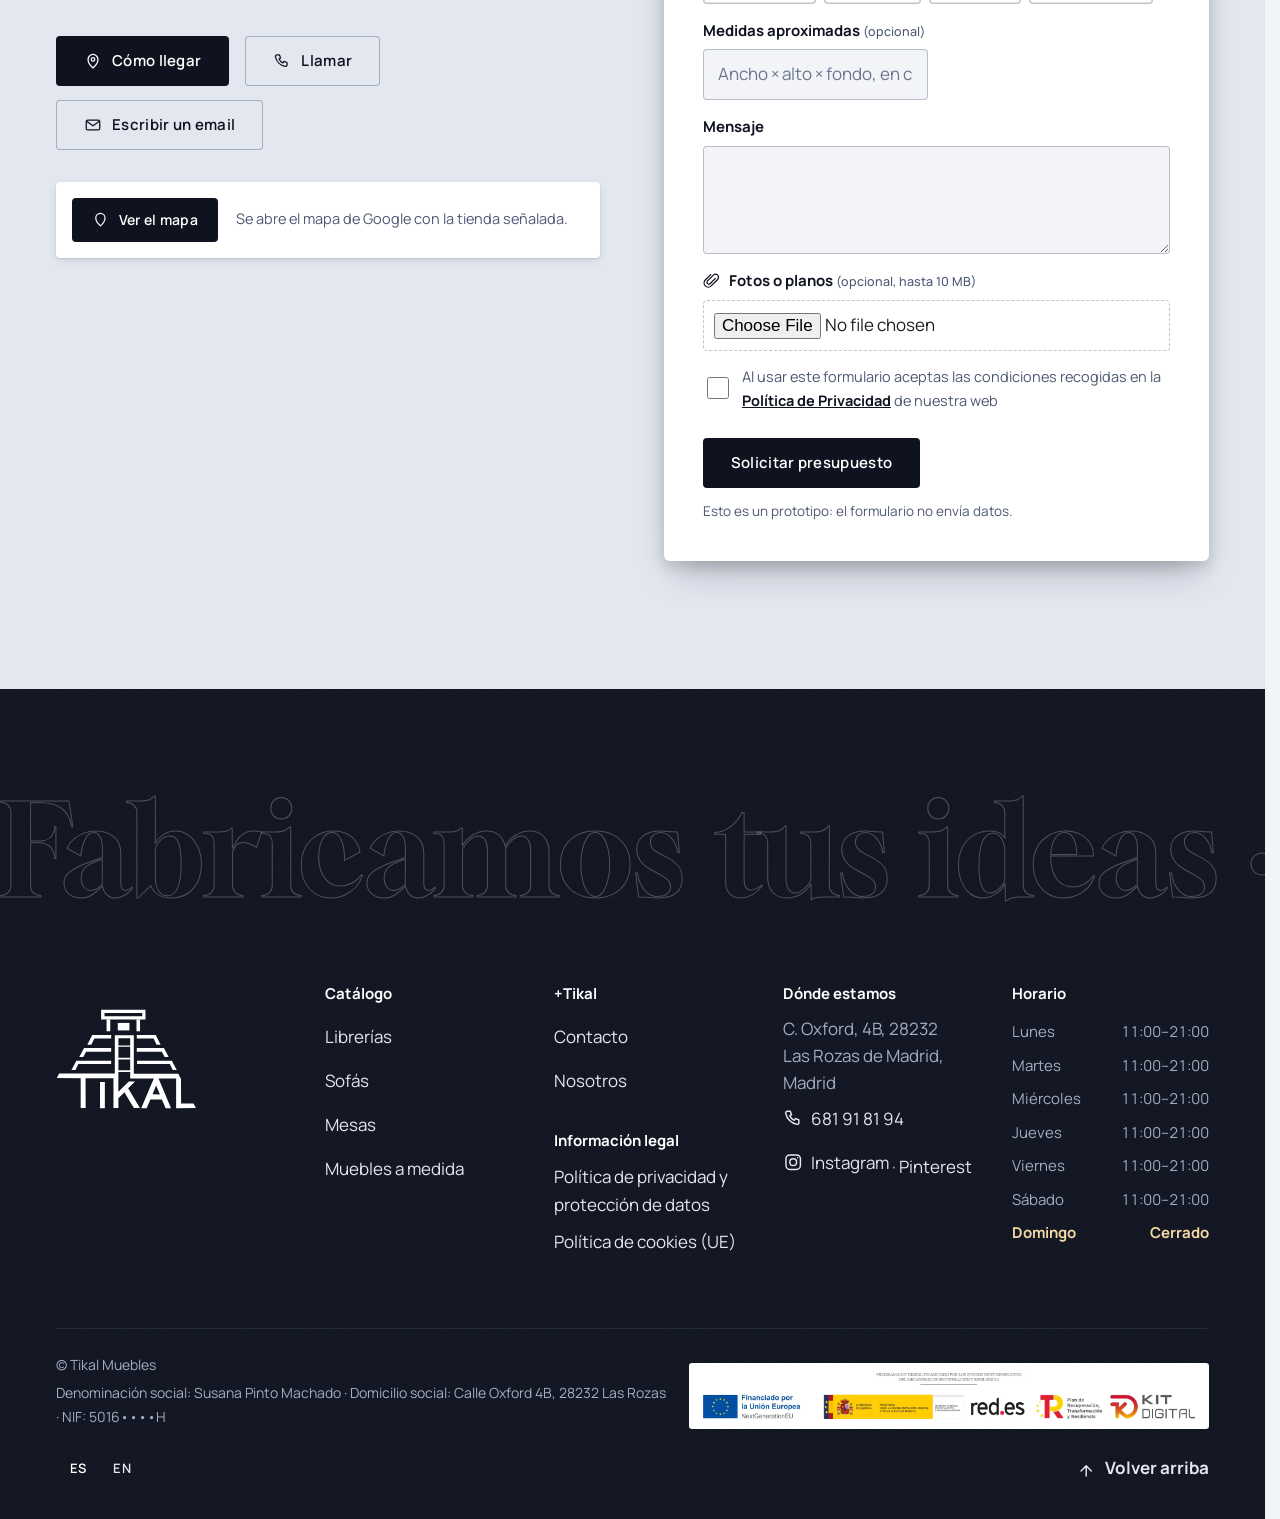
==== commit 7ffab05f: "fix: la propuesta caduca contando el día de envío (9-oct → visible hasta el 18-oct) Se envió el 9-oc" ====
--- a/index.html
+++ b/index.html
@@ -15,10 +15,10 @@
 <link rel="icon" href="data:image/svg+xml,%3Csvg xmlns='http://www.w3.org/2000/svg' viewBox='0 0 32 32'%3E%3Crect width='32' height='32' rx='6' fill='%230f131f'/%3E%3Cpath d='M10 7h12v3H10zM13 10h6v4h-6zM8 16h16v2H8zM6 20h20v2H6zM4 24h24v3H4z' fill='%23fff'/%3E%3C/svg%3E">
 
 <script>
-  /* La propuesta se ve 10 días desde su envío (9 de octubre de 2026): hasta el 19 de octubre incluido.
-     Desde el 20 de octubre a las 00:00 de Madrid, el aviso de caducada. En local no caduca; ?caducada lo simula. */
+  /* La propuesta se ve 10 días desde su envío (9 de octubre de 2026; el día de envío cuenta): hasta el 18 de octubre incluido.
+     Desde el 19 de octubre a las 00:00 de Madrid, el aviso de caducada. En local no caduca; ?caducada lo simula. */
   (function () {
-    var fin = Date.UTC(2026, 9, 19, 22, 0);
+    var fin = Date.UTC(2026, 9, 18, 22, 0);
     if (/[?&]caducada\b/.test(location.search) || (/github\.io$/.test(location.hostname) && Date.now() >= fin)) {
       document.documentElement.style.display = 'none';
       location.replace('caducada.html');
